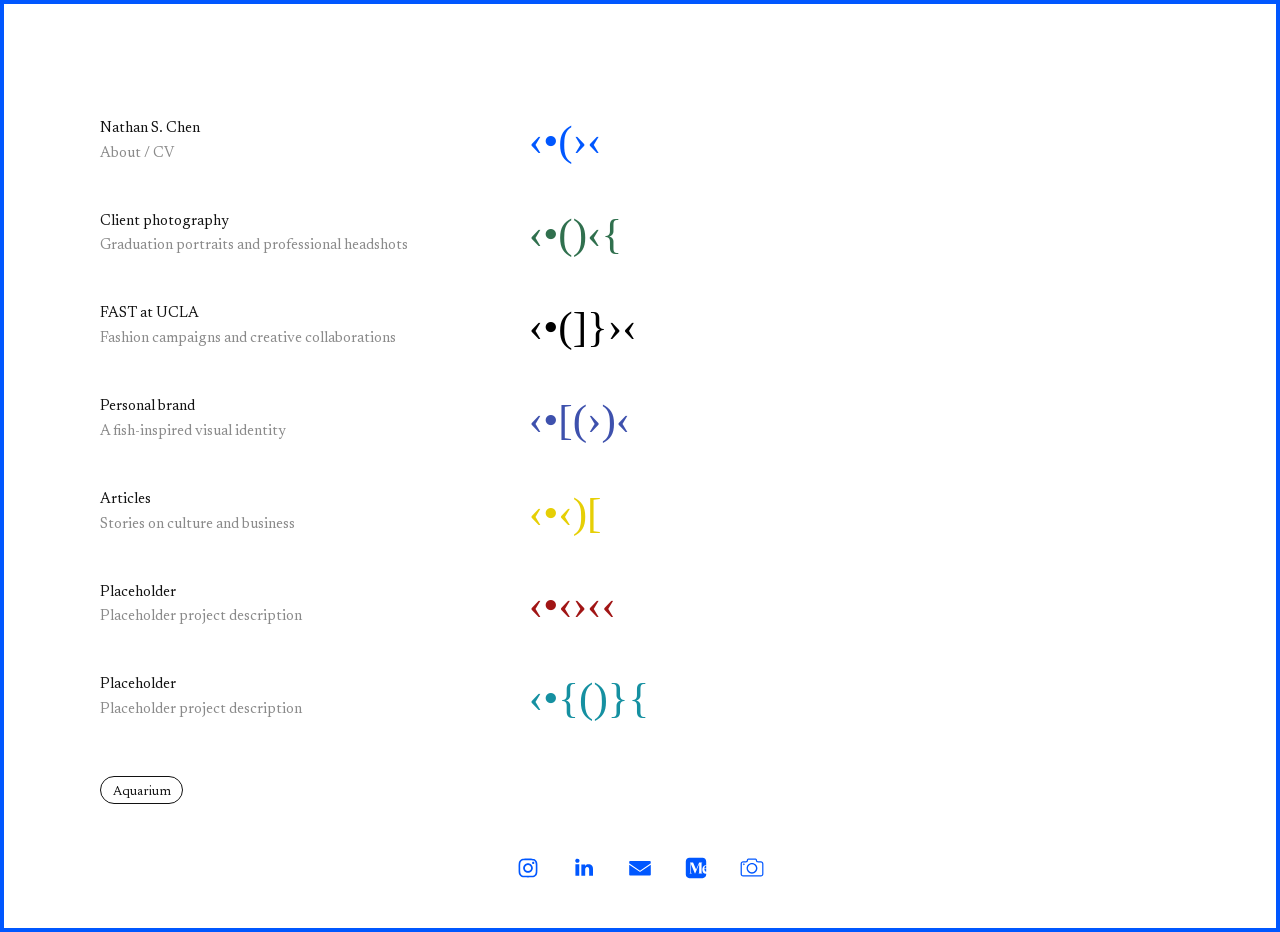
==== index.html @ 4c97a8b8 "Add homepage About fish and hide home header" ====
<!DOCTYPE HTML><html lang="en"><head>
<title>Nathan Chen</title>
<link href="assets/css/home-alt.css?v=20261126-1" rel="stylesheet" type="text/css" />
<meta charset="utf-8" /><meta name="viewport" content="width=device-width,initial-scale=1" /><meta name="color-scheme" content="light only" /><meta name="description" content="Nathan Chen" /><meta property="og:site_name" content="Nathan Chen" /><meta property="og:title" content="Nathan Chen" /><meta property="og:type" content="website" /><meta property="og:description" content="Nathan Chen" /><meta property="og:image" content="https://nathanschen.github.io/assets/images/card.jpg" /><meta property="og:url" content="https://nathanschen.github.io/" /><link rel="canonical" href="https://nathanschen.github.io/" /><meta property="og:image:type" content="image/jpeg" /><meta property="og:image:width" content="1280" /><meta property="og:image:height" content="800" /><meta property="twitter:card" content="summary_large_image" /><link href="assets/css/fonts.css" rel="stylesheet" type="text/css" /><style>html,body,div,span,applet,object,iframe,h1,h2,h3,h4,h5,h6,p,blockquote,pre,a,abbr,acronym,address,big,cite,code,del,dfn,em,img,ins,kbd,q,s,samp,small,strike,strong,sub,sup,tt,var,b,u,i,center,dl,dt,dd,ol,ul,li,fieldset,form,label,legend,table,caption,tbody,tfoot,thead,tr,th,td,article,aside,canvas,details,embed,figure,figcaption,footer,header,hgroup,menu,nav,output,ruby,section,summary,time,mark,audio,video{margin:0;padding:0;border:0;font-size:100%;font:inherit;vertical-align:baseline;}article,aside,details,figcaption,figure,footer,header,hgroup,menu,nav,section{display:block;}body{line-height:1;}ol,ul{list-style:none;}blockquote,q{quotes:none;}blockquote::before,blockquote::after,q::before,q::after{content:'';content:none;}table{border-collapse:collapse;border-spacing:0;}body{-webkit-text-size-adjust:none}mark{background-color:transparent;color:inherit}input::-moz-focus-inner{border:0;padding:0}input[type="text"],input[type="email"],select,textarea{-moz-appearance:none;-webkit-appearance:none;-ms-appearance:none;appearance:none}*, *::before, *::after {box-sizing: border-box;}@keyframes loading-spinner {0% {transform: rotate(0deg);}100% {transform: rotate(360deg);}}.deferred::before {content: '';display: block;width: 4rem;height: 4rem;position: absolute;top: 50%;left: 50%;margin: -2rem 0 0 -2rem;animation: loading-spinner 1s infinite linear;transition: opacity 0.25s ease;transition-delay: 0.5s;opacity: 0;z-index: -1;background-image: url('[data-uri]');background-position: center;background-repeat: no-repeat;background-size: 3rem;}.deferred.loading::before {opacity: 0.35;z-index: 0;}body {line-height: 1.0;min-height: var(--viewport-height);min-width: 320px;overflow-x: hidden;word-wrap: break-word;background-color: #0057FF;}body::after {background-color: #2B3240;content: '';display: block;pointer-events: none;position: fixed;transform: scale(1);z-index: 1;height: 100%;left: 0;opacity: 0;top: 0;transition: opacity 1.25s ease-in-out 0s, visibility 1.25s 0s;visibility: hidden;width: 100%;}body.is-loading::after {opacity: 1;visibility: visible;}:root {--background-height: 100vh;--site-language-alignment: left;--site-language-direction: ltr;--site-language-flex-alignment: flex-start;--site-language-indent-left: 1;--site-language-indent-right: 0;--site-language-margin-left: 0;--site-language-margin-right: auto;--viewport-height: 100vh;}html {font-size: 16pt;}u {text-decoration: underline;}strong {color: inherit;font-weight: bolder;}em {font-style: italic;}code {background-color: rgba(144,144,144,0.25);border-radius: 0.25em;font-family: 'Lucida Console', 'Courier New', monospace;font-size: 0.9em;font-weight: normal;letter-spacing: 0;margin: 0 0.25em;padding: 0.25em 0.5em;text-indent: 0;}mark {background-color: rgba(144,144,144,0.25);}spoiler-text {-webkit-text-stroke: 0;background-color: rgba(32,32,32,0.75);text-shadow: none;text-stroke: 0;color: transparent;cursor: pointer;transition: color 0.1s ease-in-out;}spoiler-text.active {color: #FFFFFF;cursor: text;}s {text-decoration: line-through;}sub {font-size: smaller;vertical-align: sub;}sup {font-size: smaller;vertical-align: super;}a {color: inherit;text-decoration: underline;transition: color 0.25s ease;}a[onclick]:not([href]) {cursor: pointer;}unloaded-script {display: none;}.site-wrapper {-webkit-overflow-scrolling: touch;align-items: center;display: flex;flex-direction: column;justify-content: center;min-height: var(--viewport-height);overflow: hidden;position: relative;z-index: 2;padding: 0.25rem 0.25rem 0.25rem 0.25rem;}.site-main {--alignment: left;--flex-alignment: flex-start;--indent-left: 1;--indent-right: 0;--margin-left: 0;--margin-right: auto;--border-radius-tl: 0;--border-radius-tr: 0;--border-radius-br: 0;--border-radius-bl: 0;align-items: center;display: flex;flex-grow: 0;flex-shrink: 0;justify-content: center;max-width: 100%;position: relative;text-align: var(--alignment);z-index: 1;background-color: #FFFFFF;}.site-main > .inner {--padding-horizontal: 6rem;--padding-vertical: 3rem;--spacing: 1rem;--width: 100vw;border-radius: var(--border-radius-tl) var(--border-radius-tr) var(--border-radius-br) var(--border-radius-bl);max-width: 100%;position: relative;width: var(--width);z-index: 1;padding: var(--padding-vertical) var(--padding-horizontal);}.site-main > .inner > header {margin-bottom: var(--spacing);border-top-left-radius: inherit;border-top-right-radius: inherit;}.site-main > .inner > footer {margin-top: var(--spacing);border-bottom-left-radius: inherit;border-bottom-right-radius: inherit;}.site-main > .inner > * > * {margin-top: var(--spacing);margin-bottom: var(--spacing);}.site-main > .inner > * > :first-child {margin-top: 0 !important;}.site-main > .inner > * > :last-child {margin-bottom: 0 !important;}.site-main > .inner > .full {margin-left: calc(var(--padding-horizontal) * -1);max-width: calc(100% + calc(var(--padding-horizontal) * 2) + 0.4725px);width: calc(100% + calc(var(--padding-horizontal) * 2) + 0.4725px);}.site-main > .inner > .full:first-child {border-top-left-radius: inherit;border-top-right-radius: inherit;margin-top: calc(var(--padding-vertical) * -1) !important;}.site-main > .inner > .full:last-child {border-bottom-left-radius: inherit;border-bottom-right-radius: inherit;margin-bottom: calc(var(--padding-vertical) * -1) !important;}.site-main > .inner > .full.screen {border-radius: 0 !important;max-width: 100vw;position: relative;width: 100vw;left: 50%;margin-left: -50vw;right: auto;}.site-main > .inner > * > .full {margin-left: calc(-6rem);max-width: calc(100% + 12rem + 0.4725px);width: calc(100% + 12rem + 0.4725px);}.site-main > .inner > * > .full.screen {border-radius: 0 !important;max-width: 100vw;position: relative;width: 100vw;left: 50%;margin-left: -50vw;right: auto;}.site-main > .inner > header > .full:first-child {border-top-left-radius: inherit;border-top-right-radius: inherit;margin-top: -3rem !important;}.site-main > .inner > footer > .full:last-child {margin-bottom: -3rem !important;border-bottom-left-radius: inherit;border-bottom-right-radius: inherit;}.site-main > .inner > header, .site-main > .inner > footer {transition: opacity 0.375s ease-in-out 0.5625s,filter 0.75s ease-in-out 0.5625s,visibility 0.375s linear 0.5625s;}.site-main > .inner > header.hidden, .site-main > .inner > footer.hidden {filter: blur(0.15);opacity: 0;transition: opacity 0.375s ease-in-out,visibility 0.375s;visibility: hidden;}.site-main > .inner > section {transition: opacity 0.75s ease-in-out 0.375s,filter 0.75s ease-in-out 0.375s,min-height 0.375s ease-in-out,max-height 0.375s ease-in-out;}.site-main > .inner > section.inactive {filter: blur(0.15rem);opacity: 0;transition: opacity 0.375s ease-in-out,filter 0.375s ease-in-out;}body.is-instant .site-main, body.is-instant .site-main > .inner > *,body.is-instant .site-main > .inner > section > * {transition: none !important;}body.is-instant::after {display: none !important;transition: none !important;}.text-component {direction: var(--site-language-direction);position: relative;}.text-component span.p {display: block;position: relative;}.text-component span[style], .text-component strong, .text-component a, .text-component code, .text-component mark, .text-component spoiler-text {-webkit-text-fill-color: currentcolor;}.text-component.instance-46 {text-align: left;color: #0057FF;font-family: 'Times New Roman', serif;font-size: 1.5em;line-height: 1.75;font-weight: 400;}.text-component.instance-46 a:hover {color: #3DA2FF;}.text-component.instance-46 a {text-decoration: none;}.text-component.instance-46 span.p:nth-child(n + 2) {margin-top: 1rem;}.text-component.instance-60:not(:first-child) {margin-top: 0rem !important;}.text-component.instance-60:not(:last-child) {margin-bottom: 0rem !important;}.text-component.instance-60 {text-align: center;color: #A11515;font-family: 'Times New Roman', serif;font-size: 3em;line-height: 1;font-weight: 400;}.text-component.instance-60 a:hover {color: #D97E7E;}.text-component.instance-60 a {text-decoration: none;}.text-component.instance-60 span.p:nth-child(n + 2) {margin-top: 1rem;}.text-component.instance-28:not(:first-child) {margin-top: 0rem !important;}.text-component.instance-28:not(:last-child) {margin-bottom: 0rem !important;}.text-component.instance-28 {text-align: center;color: #A11515;font-family: 'Times New Roman', serif;font-size: 0.625em;line-height: 1.75;font-weight: 400;}.text-component.instance-28 a:hover {color: #D97E7E;}.text-component.instance-28 a {text-decoration: none;}.text-component.instance-28 span.p:nth-child(n + 2) {margin-top: 1rem;}.text-component.instance-61:not(:first-child) {margin-top: 0rem !important;}.text-component.instance-61:not(:last-child) {margin-bottom: 0rem !important;}.text-component.instance-61 {text-align: right;color: #1590A1;font-family: 'Times New Roman', serif;font-size: 4em;line-height: 1.75;font-weight: 400;}.text-component.instance-61 a:hover {color: #78B9C2;}.text-component.instance-61 a {text-decoration: none;}.text-component.instance-61 span.p:nth-child(n + 2) {margin-top: 1rem;}.text-component.instance-25:not(:first-child) {margin-top: 0rem !important;}.text-component.instance-25:not(:last-child) {margin-bottom: 0rem !important;}.text-component.instance-25 {text-align: right;color: #1590A1;font-family: 'Times New Roman', serif;font-size: 0.625em;line-height: 1.75;font-weight: 400;}.text-component.instance-25 a:hover {color: #78B9C2;}.text-component.instance-25 a {text-decoration: none;}.text-component.instance-25 span.p:nth-child(n + 2) {margin-top: 1rem;}.text-component.instance-62:not(:first-child) {margin-top: 0rem !important;}.text-component.instance-62:not(:last-child) {margin-bottom: 0rem !important;}.text-component.instance-62 {text-align: left;color: #E6CF05;font-family: 'Times New Roman', serif;padding-left: 1.125rem;padding-right: 0;font-size: 3.25em;line-height: 1;font-weight: 400;}.text-component.instance-62 a:hover {color: #E3DC9A;}.text-component.instance-62 a {text-decoration: none;}.text-component.instance-62 span.p:nth-child(n + 2) {margin-top: 1rem;}.text-component.instance-27:not(:first-child) {margin-top: 0rem !important;}.text-component.instance-27:not(:last-child) {margin-bottom: 0rem !important;}.text-component.instance-27 {text-align: left;color: #E6CF05;font-family: 'Times New Roman', serif;padding-left: 1.125rem;padding-right: 0;font-size: 0.625em;line-height: 2.5;font-weight: 400;}.text-component.instance-27 a:hover {color: #E3DC9A;}.text-component.instance-27 a {text-decoration: none;}.text-component.instance-27 span.p:nth-child(n + 2) {margin-top: 1rem;}.text-component.instance-5 {text-align: right;color: #0057FF;font-family: 'Times New Roman', serif;font-size: 1em;line-height: 1.75;font-weight: 400;}.text-component.instance-5 a:hover {color: #3DA2FF;}.text-component.instance-5 a {text-decoration: none;}.text-component.instance-5 span.p:nth-child(n + 2) {margin-top: 1rem;}.text-component.instance-1:not(:first-child) {margin-top: 0rem !important;}.text-component.instance-1:not(:last-child) {margin-bottom: 0rem !important;}.text-component.instance-1 {text-align: right;color: #000000;font-family: 'Times New Roman', serif;font-size: 4.25em;line-height: 1.25;font-weight: 400;}.text-component.instance-1 a {color: #30704E;text-decoration: none;}.text-component.instance-1 a:hover {color: #89AD9A;}.text-component.instance-1 span.p:nth-child(n + 2) {margin-top: 1rem;}.text-component.instance-35:not(:first-child) {margin-top: 0rem !important;}.text-component.instance-35:not(:last-child) {margin-bottom: 0rem !important;}.text-component.instance-35 {text-align: right;color: #30704E;font-family: 'Times New Roman', serif;font-size: 0.625em;line-height: 1.75;font-weight: 400;}.text-component.instance-35 a:hover {color: #89AD9A;}.text-component.instance-35 a {text-decoration: none;}.text-component.instance-35 span.p:nth-child(n + 2) {margin-top: 1rem;}.text-component.instance-38:not(:first-child) {margin-top: 0rem !important;}.text-component.instance-38:not(:last-child) {margin-bottom: 0rem !important;}.text-component.instance-38 {text-align: left;color: #000000;font-family: 'Times New Roman', serif;font-size: 6.5em;line-height: 1.375;font-weight: 400;}.text-component.instance-38 a:hover {color: #B8B8B8;}.text-component.instance-38 a {text-decoration: none;}.text-component.instance-38 span.p:nth-child(n + 2) {margin-top: 1rem;}.text-component.instance-36:not(:first-child) {margin-top: 0rem !important;}.text-component.instance-36:not(:last-child) {margin-bottom: 0rem !important;}.text-component.instance-36 {text-align: left;color: #000000;font-family: 'Times New Roman', serif;font-size: 0.625em;line-height: 1.75;font-weight: 400;}.text-component.instance-36 a:hover {color: #B8B8B8;}.text-component.instance-36 a {text-decoration: none;}.text-component.instance-36 span.p:nth-child(n + 2) {margin-top: 1rem;}.text-component.instance-45:not(:first-child) {margin-top: 0rem !important;}.text-component.instance-45:not(:last-child) {margin-bottom: 0rem !important;}.text-component.instance-45 {text-align: center;color: #3E51AD;font-family: 'Times New Roman', serif;padding-left: 1.125rem;padding-right: 1.125rem;font-size: 2.5em;line-height: 1;font-weight: 400;}.text-component.instance-45 a:hover {color: #808DCF;}.text-component.instance-45 a {text-decoration: none;}.text-component.instance-45 span.p:nth-child(n + 2) {margin-top: 1rem;}.text-component.instance-29:not(:first-child) {margin-top: 0rem !important;}.text-component.instance-29:not(:last-child) {margin-bottom: 0rem !important;}.text-component.instance-29 {text-align: center;color: #3E51AD;font-family: 'Times New Roman', serif;padding-left: 1.125rem;padding-right: 1.125rem;font-size: 0.625em;line-height: 2.5;font-weight: 400;}.text-component.instance-29 a:hover {color: #808DCF;}.text-component.instance-29 a {text-decoration: none;}.text-component.instance-29 span.p:nth-child(n + 2) {margin-top: 1rem;}.text-component.instance-34:not(:first-child) {margin-top: 2.5rem !important;}.text-component.instance-34:not(:last-child) {margin-bottom: 2.5rem !important;}.text-component.instance-34 {text-align: center;color: #000000;font-family: 'Averia Serif Libre', serif;font-size: 1em;line-height: 1.25;font-weight: 400;}.text-component.instance-34 a {text-decoration: underline;}.text-component.instance-34 a:hover {text-decoration: none;}.text-component.instance-34 span.p:nth-child(n + 2) {margin-top: 1rem;}.text-component.instance-3 {text-align: center;color: #000000;font-family: 'Averia Serif Libre', serif;font-size: 1.5em;line-height: 1.75;font-weight: 400;}.text-component.instance-3 a:hover {color: #FF828A;}.text-component.instance-3 a {text-decoration: underline;}.text-component.instance-3 span.p:nth-child(n + 2) {margin-top: 1rem;}.text-component.instance-41:not(:first-child) {margin-top: 2rem !important;}.text-component.instance-41:not(:last-child) {margin-bottom: 2rem !important;}.text-component.instance-41 {text-align: left;color: #0057FF;font-family: 'Mona Sans', sans-serif;font-size: 0.875em;line-height: 1.125;font-weight: 400;}.text-component.instance-41 a {text-decoration: underline;}.text-component.instance-41 a:hover {text-decoration: none;}.text-component.instance-41 span.p:nth-child(n + 2) {margin-top: 0.5rem;}.text-component.instance-65 {text-align: left;color: #000000;font-family: 'Newsreader', serif;font-size: 2.5em;line-height: 1.25;font-weight: 300;}.text-component.instance-65 a {text-decoration: underline;}.text-component.instance-65 a:hover {text-decoration: none;}.text-component.instance-65 span.p:nth-child(n + 2) {margin-top: 1rem;}.text-component.instance-30:not(:first-child) {margin-top: 2.25rem !important;}.text-component.instance-30:not(:last-child) {margin-bottom: 2.25rem !important;}.text-component.instance-30 {text-align: left;color: #000000;font-family: 'Newsreader', serif;font-size: 2.5em;line-height: 1.25;font-weight: 300;}.text-component.instance-30 a {text-decoration: underline;}.text-component.instance-30 a:hover {text-decoration: none;}.text-component.instance-30 span.p:nth-child(n + 2) {margin-top: 1rem;}.text-component.instance-32:not(:first-child) {margin-top: 1rem !important;}.text-component.instance-32:not(:last-child) {margin-bottom: 1rem !important;}.text-component.instance-32 {text-align: left;color: #0057FF;font-family: 'Mona Sans', sans-serif;font-size: 0.875em;line-height: 1.125;font-weight: 800;}.text-component.instance-32 a {text-decoration: underline;}.text-component.instance-32 a:hover {text-decoration: none;}.text-component.instance-32 span.p:nth-child(n + 2) {margin-top: 0.5rem;}.text-component.instance-31:not(:first-child) {margin-top: 0.5rem !important;}.text-component.instance-31:not(:last-child) {margin-bottom: 0.5rem !important;}.text-component.instance-31 {text-align: left;color: #000000;font-family: 'Mona Sans', sans-serif;font-size: 0.875em;line-height: 1.125;font-weight: 400;}.text-component.instance-31 a {text-decoration: underline;}.text-component.instance-31 a:hover {text-decoration: none;}.text-component.instance-31 span.p:nth-child(n + 2) {margin-top: 0.5rem;}.text-component.instance-23:not(:first-child) {margin-top: 1rem !important;}.text-component.instance-23:not(:last-child) {margin-bottom: 1rem !important;}.text-component.instance-23 {text-align: left;color: #0057FF;font-family: 'Mona Sans', sans-serif;font-size: 0.875em;line-height: 1.125;font-weight: 600;}.text-component.instance-23 a {text-decoration: underline;}.text-component.instance-23 a:hover {text-decoration: none;}.text-component.instance-23 span.p:nth-child(n + 2) {margin-top: 0.5rem;}.text-component.instance-40:not(:first-child) {margin-top: 0.5rem !important;}.text-component.instance-40:not(:last-child) {margin-bottom: 0.5rem !important;}.text-component.instance-40 {text-align: left;color: #000000;font-family: 'Mona Sans', sans-serif;font-size: 0.875em;line-height: 1.125;font-weight: 400;}.text-component.instance-40 a {text-decoration: underline;}.text-component.instance-40 a:hover {text-decoration: none;}.text-component.instance-40 span.p:nth-child(n + 2) {margin-top: 0.5rem;}.text-component.instance-64:not(:first-child) {margin-top: 1rem !important;}.text-component.instance-64:not(:last-child) {margin-bottom: 1rem !important;}.text-component.instance-64 {text-align: left;color: #0057FF;font-family: 'Mona Sans', sans-serif;font-size: 0.875em;line-height: 1.125;font-weight: 400;}.text-component.instance-64 a {text-decoration: underline;}.text-component.instance-64 a:hover {text-decoration: none;}.text-component.instance-64 span.p:nth-child(n + 2) {margin-top: 0.5rem;}.text-component.instance-12:not(:first-child) {margin-top: 0.5rem !important;}.text-component.instance-12:not(:last-child) {margin-bottom: 0.5rem !important;}.text-component.instance-12 {text-align: left;color: #000000;font-family: 'Mona Sans', sans-serif;font-size: 0.875em;line-height: 1.125;font-weight: 400;}.text-component.instance-12 a {text-decoration: underline;}.text-component.instance-12 a:hover {text-decoration: none;}.text-component.instance-12 span.p:nth-child(n + 2) {margin-top: 0.5rem;}.text-component.instance-4:not(:first-child) {margin-top: 2.875rem !important;}.text-component.instance-4:not(:last-child) {margin-bottom: 2.875rem !important;}.text-component.instance-4 {text-align: center;color: #000000;font-family: 'Averia Serif Libre', serif;letter-spacing: 0.05rem;width: calc(100% + 0.05rem);font-size: 2.125em;line-height: 1.375;font-weight: 400;}.text-component.instance-4 a {text-decoration: underline;}.text-component.instance-4 a:hover {text-decoration: none;}.text-component.instance-4 span.p:nth-child(n + 2) {margin-top: 1rem;}.text-component.instance-17:not(:first-child) {margin-top: 4rem !important;}.text-component.instance-17:not(:last-child) {margin-bottom: 4rem !important;}.text-component.instance-17 {text-align: center;color: #000000;font-family: 'Averia Serif Libre', serif;letter-spacing: 0.05rem;width: calc(100% + 0.05rem);font-size: 1em;line-height: 1.375;font-weight: 300;}.text-component.instance-17 a {text-decoration: underline;}.text-component.instance-17 a:hover {text-decoration: none;}.text-component.instance-17 span.p:nth-child(n + 2) {margin-top: 1rem;}.text-component.instance-24:not(:first-child) {margin-top: 0.25rem !important;}.text-component.instance-24:not(:last-child) {margin-bottom: 0.25rem !important;}.text-component.instance-24 {text-align: center;color: #000000;font-family: 'Averia Serif Libre', serif;letter-spacing: 0.05rem;width: calc(100% + 0.05rem);font-size: 1em;line-height: 1.375;font-weight: 300;}.text-component.instance-24 a {text-decoration: underline;}.text-component.instance-24 a:hover {text-decoration: none;}.text-component.instance-24 span.p:nth-child(n + 2) {margin-top: 1rem;}.text-component.instance-16 {text-align: center;color: #000000;font-family: 'Averia Serif Libre', serif;letter-spacing: 0.05rem;width: calc(100% + 0.05rem);font-size: 2.5em;line-height: 1.375;font-weight: 700;}.text-component.instance-16 a {text-decoration: underline;}.text-component.instance-16 a:hover {text-decoration: none;}.text-component.instance-16 span.p:nth-child(n + 2) {margin-top: 1rem;}.text-component.instance-22:not(:first-child) {margin-top: 0.25rem !important;}.text-component.instance-22:not(:last-child) {margin-bottom: 0.25rem !important;}.text-component.instance-22 {text-align: center;color: #000000;font-family: 'Averia Serif Libre', serif;letter-spacing: 0.05rem;width: calc(100% + 0.05rem);font-size: 1em;line-height: 1.375;font-weight: 300;}.text-component.instance-22 a {text-decoration: underline;}.text-component.instance-22 a:hover {text-decoration: none;}.text-component.instance-22 span.p:nth-child(n + 2) {margin-top: 1rem;}.text-component.instance-6:not(:first-child) {margin-top: 3rem !important;}.text-component.instance-6:not(:last-child) {margin-bottom: 3rem !important;}.text-component.instance-6 {text-align: center;color: #000000;font-family: 'Averia Serif Libre', serif;letter-spacing: 0.05rem;width: calc(100% + 0.05rem);font-size: 1.375em;line-height: 1.375;font-weight: 400;}.text-component.instance-6 a {text-decoration: underline;}.text-component.instance-6 a:hover {text-decoration: none;}.text-component.instance-6 span.p:nth-child(n + 2) {margin-top: 1rem;}.text-component.instance-37:not(:first-child) {margin-top: 3rem !important;}.text-component.instance-37:not(:last-child) {margin-bottom: 3rem !important;}.text-component.instance-37 {text-align: center;color: #000000;font-family: 'Averia Serif Libre', serif;letter-spacing: 0.05rem;width: calc(100% + 0.05rem);font-size: 1em;line-height: 1.375;font-weight: 400;}.text-component.instance-37 a {text-decoration: underline;}.text-component.instance-37 a:hover {text-decoration: none;}.text-component.instance-37 span.p:nth-child(n + 2) {margin-top: 1rem;}.text-component.instance-18:not(:first-child) {margin-top: 3rem !important;}.text-component.instance-18:not(:last-child) {margin-bottom: 3rem !important;}.text-component.instance-18 {text-align: center;color: #000000;font-family: 'Averia Serif Libre', serif;letter-spacing: 0.05rem;width: calc(100% + 0.05rem);font-size: 1.375em;line-height: 1.375;font-weight: 400;}.text-component.instance-18 a {text-decoration: underline;}.text-component.instance-18 a:hover {text-decoration: none;}.text-component.instance-18 span.p:nth-child(n + 2) {margin-top: 1rem;}.text-component.instance-2:not(:first-child) {margin-top: 3rem !important;}.text-component.instance-2:not(:last-child) {margin-bottom: 3rem !important;}.text-component.instance-2 {text-align: center;color: #000000;font-family: 'Averia Serif Libre', serif;letter-spacing: 0.05rem;width: calc(100% + 0.05rem);font-size: 1em;line-height: 1.375;font-weight: 400;}.text-component.instance-2 a {text-decoration: underline;}.text-component.instance-2 a:hover {text-decoration: none;}.text-component.instance-2 span.p:nth-child(n + 2) {margin-top: 1rem;}.text-component.instance-19:not(:first-child) {margin-top: 0rem !important;}.text-component.instance-19:not(:last-child) {margin-bottom: 0rem !important;}.text-component.instance-19 {text-align: center;color: #000000;font-family: 'Averia Serif Libre', serif;letter-spacing: 0.05rem;width: calc(100% + 0.05rem);font-size: 2.5em;line-height: 1.375;font-weight: 700;}.text-component.instance-19 a {text-decoration: underline;}.text-component.instance-19 a:hover {text-decoration: none;}.text-component.instance-19 span.p:nth-child(n + 2) {margin-top: 1rem;}.text-component.instance-44:not(:first-child) {margin-top: 0.25rem !important;}.text-component.instance-44:not(:last-child) {margin-bottom: 0.25rem !important;}.text-component.instance-44 {text-align: center;color: #000000;font-family: 'Averia Serif Libre', serif;letter-spacing: 0.05rem;width: calc(100% + 0.05rem);font-size: 1.25em;line-height: 1.375;font-weight: 300;}.text-component.instance-44 a {text-decoration: underline;}.text-component.instance-44 a:hover {text-decoration: none;}.text-component.instance-44 span.p:nth-child(n + 2) {margin-top: 1rem;}.text-component.instance-42:not(:first-child) {margin-top: 1rem !important;}.text-component.instance-42:not(:last-child) {margin-bottom: 1rem !important;}.text-component.instance-42 {text-align: left;color: #000000;font-family: 'Newsreader', serif;letter-spacing: 0.05rem;width: calc(100% + 0.05rem);font-size: 1em;line-height: 1.375;font-weight: 300;}.text-component.instance-42 a {text-decoration: underline;}.text-component.instance-42 a:hover {text-decoration: none;}.text-component.instance-42 span.p:nth-child(n + 2) {margin-top: 1rem;}.text-component.instance-33:not(:first-child) {margin-top: 0.25rem !important;}.text-component.instance-33:not(:last-child) {margin-bottom: 0.25rem !important;}.text-component.instance-33 {text-align: left;color: #000000;font-family: 'Averia Serif Libre', serif;letter-spacing: 0.05rem;width: calc(100% + 0.05rem);font-size: 0.75em;line-height: 1.375;font-weight: 300;}.text-component.instance-33 a {text-decoration: underline;}.text-component.instance-33 a:hover {text-decoration: none;}.text-component.instance-33 span.p:nth-child(n + 2) {margin-top: 1rem;}.text-component.instance-20:not(:first-child) {margin-top: 2rem !important;}.text-component.instance-20:not(:last-child) {margin-bottom: 2rem !important;}.text-component.instance-20 {text-align: left;color: #0057FF;font-family: 'Mona Sans', sans-serif;font-size: 0.875em;line-height: 1.125;font-weight: 400;}.text-component.instance-20 a {text-decoration: underline;}.text-component.instance-20 a:hover {text-decoration: none;}.text-component.instance-20 span.p:nth-child(n + 2) {margin-top: 0.5rem;}.text-component.instance-50:not(:first-child) {margin-top: 1rem !important;}.text-component.instance-50:not(:last-child) {margin-bottom: 1rem !important;}.text-component.instance-50 {text-align: left;color: #000000;font-family: 'Newsreader', serif;letter-spacing: 0.05rem;width: calc(100% + 0.05rem);font-size: 1em;line-height: 1.375;font-weight: 300;}.text-component.instance-50 a {text-decoration: underline;}.text-component.instance-50 a:hover {text-decoration: none;}.text-component.instance-50 span.p:nth-child(n + 2) {margin-top: 1rem;}.text-component.instance-39:not(:first-child) {margin-top: 5rem !important;}.text-component.instance-39:not(:last-child) {margin-bottom: 5rem !important;}.text-component.instance-39 {text-align: center;color: #000000;font-family: 'DM Sans', sans-serif;letter-spacing: 0.05rem;width: calc(100% + 0.05rem);font-size: 1.25em;line-height: 1.375;font-weight: 400;}.text-component.instance-39 a {text-decoration: underline;}.text-component.instance-39 a:hover {text-decoration: none;}.text-component.instance-39 span.p:nth-child(n + 2) {margin-top: 1rem;}.text-component.instance-11:not(:first-child) {margin-top: 3rem !important;}.text-component.instance-11:not(:last-child) {margin-bottom: 3rem !important;}.text-component.instance-11 {text-align: center;color: #000000;font-family: 'Averia Serif Libre', serif;letter-spacing: 0.05rem;width: calc(100% + 0.05rem);font-size: 2.5em;line-height: 1.375;font-weight: 700;}.text-component.instance-11 a {text-decoration: underline;}.text-component.instance-11 a:hover {text-decoration: none;}.text-component.instance-11 span.p:nth-child(n + 2) {margin-top: 1rem;}.text-component.instance-13:not(:first-child) {margin-top: 1rem !important;}.text-component.instance-13:not(:last-child) {margin-bottom: 1rem !important;}.text-component.instance-13 {text-align: left;color: #000000;font-family: 'Newsreader', serif;letter-spacing: 0.05rem;width: calc(100% + 0.05rem);font-size: 1.75em;line-height: 1.25;font-weight: 400;}.text-component.instance-13 a {text-decoration: underline;}.text-component.instance-13 a:hover {text-decoration: none;}.text-component.instance-13 span.p:nth-child(n + 2) {margin-top: 1rem;}.text-component.instance-9:not(:first-child) {margin-top: 0.5rem !important;}.text-component.instance-9:not(:last-child) {margin-bottom: 0.5rem !important;}.text-component.instance-9 {text-align: left;color: #000000;font-family: 'Newsreader', serif;letter-spacing: 0.05rem;width: calc(100% + 0.05rem);font-size: 1em;line-height: 1.375;font-weight: 400;}.text-component.instance-9 a {text-decoration: underline;}.text-component.instance-9 a:hover {text-decoration: none;}.text-component.instance-9 span.p:nth-child(n + 2) {margin-top: 1rem;}.text-component.instance-15:not(:first-child) {margin-top: 0.5rem !important;}.text-component.instance-15:not(:last-child) {margin-bottom: 0.5rem !important;}.text-component.instance-15 {text-align: left;color: #000000;font-family: 'Newsreader', serif;letter-spacing: 0.05rem;width: calc(100% + 0.05rem);font-size: 1em;line-height: 1.375;font-weight: 400;}.text-component.instance-15 a {text-decoration: underline;}.text-component.instance-15 a:hover {text-decoration: none;}.text-component.instance-15 span.p:nth-child(n + 2) {margin-top: 1rem;}.text-component.instance-7:not(:first-child) {margin-top: 0.5rem !important;}.text-component.instance-7:not(:last-child) {margin-bottom: 0.5rem !important;}.text-component.instance-7 {text-align: left;color: #000000;font-family: 'Newsreader', serif;letter-spacing: 0.05rem;width: calc(100% + 0.05rem);font-size: 1em;line-height: 1.375;font-weight: 400;}.text-component.instance-7 a {text-decoration: underline;}.text-component.instance-7 a:hover {text-decoration: none;}.text-component.instance-7 span.p:nth-child(n + 2) {margin-top: 1rem;}.text-component.instance-8:not(:first-child) {margin-top: 1rem !important;}.text-component.instance-8:not(:last-child) {margin-bottom: 1rem !important;}.text-component.instance-8 {text-align: left;color: #000000;font-family: 'Newsreader', serif;letter-spacing: 0.05rem;width: calc(100% + 0.05rem);font-size: 1.75em;line-height: 1.25;font-weight: 400;}.text-component.instance-8 a {text-decoration: underline;}.text-component.instance-8 a:hover {text-decoration: none;}.text-component.instance-8 span.p:nth-child(n + 2) {margin-top: 1rem;}.text-component.instance-14:not(:first-child) {margin-top: 0.5rem !important;}.text-component.instance-14:not(:last-child) {margin-bottom: 0.5rem !important;}.text-component.instance-14 {text-align: left;color: #000000;font-family: 'Newsreader', serif;letter-spacing: 0.05rem;width: calc(100% + 0.05rem);font-size: 1em;line-height: 1.375;font-weight: 400;}.text-component.instance-14 a {text-decoration: underline;}.text-component.instance-14 a:hover {text-decoration: none;}.text-component.instance-14 span.p:nth-child(n + 2) {margin-top: 1rem;}.text-component.instance-10:not(:first-child) {margin-top: 0.5rem !important;}.text-component.instance-10:not(:last-child) {margin-bottom: 0.5rem !important;}.text-component.instance-10 {text-align: left;color: #000000;font-family: 'Newsreader', serif;letter-spacing: 0.05rem;width: calc(100% + 0.05rem);font-size: 1em;line-height: 1.375;font-weight: 400;}.text-component.instance-10 a {text-decoration: underline;}.text-component.instance-10 a:hover {text-decoration: none;}.text-component.instance-10 span.p:nth-child(n + 2) {margin-top: 1rem;}.text-component.instance-53 {text-align: center;color: #0057FF;font-family: 'Times New Roman', serif;font-size: 7em;line-height: 1.75;font-weight: 400;}.text-component.instance-53 a:hover {color: #3DA2FF;}.text-component.instance-53 a {text-decoration: none;}.text-component.instance-53 span.p:nth-child(n + 2) {margin-top: 1rem;}.text-component.instance-43:not(:first-child) {margin-top: 1rem !important;}.text-component.instance-43:not(:last-child) {margin-bottom: 1rem !important;}.text-component.instance-43 {text-align: left;color: #000000;font-family: 'Newsreader', serif;letter-spacing: 0.05rem;width: calc(100% + 0.05rem);font-size: 1em;line-height: 1.375;font-weight: 300;}.text-component.instance-43 a {text-decoration: underline;}.text-component.instance-43 a:hover {text-decoration: none;}.text-component.instance-43 span.p:nth-child(n + 2) {margin-top: 1rem;}.text-component.instance-52:not(:first-child) {margin-top: 1rem !important;}.text-component.instance-52:not(:last-child) {margin-bottom: 1rem !important;}.text-component.instance-52 {text-align: left;color: #000000;font-family: 'Newsreader', serif;letter-spacing: 0.05rem;width: calc(100% + 0.05rem);font-size: 1em;line-height: 1.375;font-weight: 300;}.text-component.instance-52 a {text-decoration: underline;}.text-component.instance-52 a:hover {text-decoration: none;}.text-component.instance-52 span.p:nth-child(n + 2) {margin-top: 1rem;}.text-component.instance-54 {text-align: center;color: #0057FF;font-family: 'Times New Roman', serif;font-size: 7em;line-height: 1.75;font-weight: 400;}.text-component.instance-54 a:hover {color: #3DA2FF;}.text-component.instance-54 a {text-decoration: none;}.text-component.instance-54 span.p:nth-child(n + 2) {margin-top: 1rem;}.text-component.instance-57:not(:first-child) {margin-top: 1rem !important;}.text-component.instance-57:not(:last-child) {margin-bottom: 1rem !important;}.text-component.instance-57 {text-align: left;color: #000000;font-family: 'Newsreader', serif;letter-spacing: 0.05rem;width: calc(100% + 0.05rem);font-size: 1em;line-height: 1.375;font-weight: 300;}.text-component.instance-57 a {text-decoration: underline;}.text-component.instance-57 a:hover {text-decoration: none;}.text-component.instance-57 span.p:nth-child(n + 2) {margin-top: 1rem;}.text-component.instance-63 {text-align: center;color: #0057FF;font-family: 'Times New Roman', serif;font-size: 7em;line-height: 1.75;font-weight: 400;}.text-component.instance-63 a:hover {color: #3DA2FF;}.text-component.instance-63 a {text-decoration: none;}.text-component.instance-63 span.p:nth-child(n + 2) {margin-top: 1rem;}.text-component.instance-55:not(:first-child) {margin-top: 1rem !important;}.text-component.instance-55:not(:last-child) {margin-bottom: 1rem !important;}.text-component.instance-55 {text-align: left;color: #000000;font-family: 'Newsreader', serif;letter-spacing: 0.05rem;width: calc(100% + 0.05rem);font-size: 1em;line-height: 1.375;font-weight: 300;}.text-component.instance-55 a {text-decoration: underline;}.text-component.instance-55 a:hover {text-decoration: none;}.text-component.instance-55 span.p:nth-child(n + 2) {margin-top: 1rem;}.text-component.instance-59:not(:first-child) {margin-top: 1rem !important;}.text-component.instance-59:not(:last-child) {margin-bottom: 1rem !important;}.text-component.instance-59 {text-align: left;color: #000000;font-family: 'Newsreader', serif;letter-spacing: 0.05rem;width: calc(100% + 0.05rem);font-size: 1em;line-height: 1.375;font-weight: 400;}.text-component.instance-59 a {text-decoration: underline;}.text-component.instance-59 a:hover {text-decoration: none;}.text-component.instance-59 span.p:nth-child(n + 2) {margin-top: 1rem;}.text-component.instance-21 {text-align: center;color: #000000;font-family: 'Newsreader', serif;letter-spacing: 0.05rem;width: calc(100% + 0.05rem);font-size: 2.5em;line-height: 1.375;font-weight: 400;}.text-component.instance-21 a {text-decoration: underline;}.text-component.instance-21 a:hover {text-decoration: none;}.text-component.instance-21 span.p:nth-child(n + 2) {margin-top: 1rem;}.text-component.instance-51:not(:first-child) {margin-top: 1rem !important;}.text-component.instance-51:not(:last-child) {margin-bottom: 1rem !important;}.text-component.instance-51 {text-align: left;color: #000000;font-family: 'DM Sans', sans-serif;letter-spacing: 0.05rem;width: calc(100% + 0.05rem);font-size: 1em;line-height: 1.375;font-weight: 400;}.text-component.instance-51 a {text-decoration: underline;}.text-component.instance-51 a:hover {text-decoration: none;}.text-component.instance-51 span.p:nth-child(n + 2) {margin-top: 1rem;}.text-component.instance-49 {text-align: center;color: #000000;font-family: 'DM Sans', sans-serif;letter-spacing: 0.05rem;width: calc(100% + 0.05rem);font-size: 2.5em;line-height: 1.375;font-weight: 400;}.text-component.instance-49 a {text-decoration: underline;}.text-component.instance-49 a:hover {text-decoration: none;}.text-component.instance-49 span.p:nth-child(n + 2) {margin-top: 1rem;}.text-component.instance-58:not(:first-child) {margin-top: 1rem !important;}.text-component.instance-58:not(:last-child) {margin-bottom: 1rem !important;}.text-component.instance-58 {text-align: left;color: #000000;font-family: 'Averia Serif Libre', serif;letter-spacing: 0.05rem;width: calc(100% + 0.05rem);font-size: 1em;line-height: 1.375;font-weight: 700;}.text-component.instance-58 a {text-decoration: underline;}.text-component.instance-58 a:hover {text-decoration: none;}.text-component.instance-58 span.p:nth-child(n + 2) {margin-top: 1rem;}.text-component.instance-47 {text-align: center;color: #000000;font-family: 'Averia Serif Libre', serif;letter-spacing: 0.05rem;width: calc(100% + 0.05rem);font-size: 2.5em;line-height: 1.375;font-weight: 700;}.text-component.instance-47 a {text-decoration: underline;}.text-component.instance-47 a:hover {text-decoration: none;}.text-component.instance-47 span.p:nth-child(n + 2) {margin-top: 1rem;}.text-component.instance-56:not(:first-child) {margin-top: 1rem !important;}.text-component.instance-56:not(:last-child) {margin-bottom: 1rem !important;}.text-component.instance-56 {text-align: left;color: #000000;font-family: 'Times New Roman', serif;letter-spacing: 0.05rem;width: calc(100% + 0.05rem);font-size: 1em;line-height: 1.375;font-weight: 400;}.text-component.instance-56 a {text-decoration: underline;}.text-component.instance-56 a:hover {text-decoration: none;}.text-component.instance-56 span.p:nth-child(n + 2) {margin-top: 1rem;}.text-component.instance-48 {text-align: center;color: #000000;font-family: 'Times New Roman', serif;letter-spacing: 0.05rem;width: calc(100% + 0.05rem);font-size: 2.5em;line-height: 1.375;font-weight: 400;}.text-component.instance-48 a {text-decoration: underline;}.text-component.instance-48 a:hover {text-decoration: none;}.text-component.instance-48 span.p:nth-child(n + 2) {margin-top: 1rem;}.text-component.instance-26 {text-align: center;color: #0057FF;font-family: 'Times New Roman', serif;font-size: 1.25em;line-height: 2.5;font-weight: 400;}.text-component.instance-26 a:hover {color: #3DA2FF;}.text-component.instance-26 a {text-decoration: none;}.text-component.instance-26 span.p:nth-child(n + 2) {margin-top: 1rem;}.container-component {position: relative;}.container-component > .wrapper {vertical-align: top;position: relative;max-width: 100%;border-radius: inherit;}.container-component > .wrapper > .inner {vertical-align: top;position: relative;max-width: 100%;border-radius: inherit;text-align: var(--alignment);}.container-component.full:first-child > .wrapper {border-top-left-radius: inherit;border-top-right-radius: inherit;}.container-component.full:last-child > .wrapper {border-bottom-left-radius: inherit;border-bottom-right-radius: inherit;}.container-component.full:first-child > .wrapper > .inner {border-top-left-radius: inherit;border-top-right-radius: inherit;}.container-component.full:last-child > .wrapper > .inner {border-bottom-left-radius: inherit;border-bottom-right-radius: inherit;}.container-component.instance-1 {display: flex;width: 100%;align-items: center;justify-content: center;background-color: transparent;}.container-component.instance-1 > .wrapper > .inner {--gutters: calc(var(--padding-horizontal) * 2);--padding-horizontal: 1.375rem;--padding-vertical: 0rem;padding: var(--padding-vertical) var(--padding-horizontal);}.container-component.instance-1 > .wrapper {max-width: var(--width);width: 100%;}.container-component.instance-1.default > .wrapper > .inner > * {margin-bottom: var(--spacing);margin-top: var(--spacing);}.container-component.instance-1.default > .wrapper > .inner > *:first-child {margin-top: 0 !important;}.container-component.instance-1.default > .wrapper > .inner > *:last-child {margin-bottom: 0 !important;}.container-component.instance-1.columns > .wrapper > .inner {flex-wrap: wrap;display: flex;align-items: center;}.container-component.instance-1.columns > .wrapper > .inner > * {flex-grow: 0;flex-shrink: 0;max-width: 100%;text-align: var(--alignment);padding: 0 0 0 var(--gutters);}.container-component.instance-1.columns > .wrapper > .inner > * > * {margin-bottom: var(--spacing);margin-top: var(--spacing);}.container-component.instance-1.columns > .wrapper > .inner > * > *:first-child {margin-top: 0 !important;}.container-component.instance-1.columns > .wrapper > .inner > * > *:last-child {margin-bottom: 0 !important;}.container-component.instance-1.columns > .wrapper > .inner > *:first-child {margin-left: calc(var(--gutters) * -1);}.container-component.instance-1.default > .wrapper > .inner > .full {margin-left: calc(var(--padding-horizontal) * -1);max-width: none !important;width: calc(100% + (var(--padding-horizontal) * 2) + 0.4725px);}.container-component.instance-1.default > .wrapper > .inner > .full:first-child {margin-top: calc(var(--padding-vertical) * -1) !important;border-top-left-radius: inherit;border-top-right-radius: inherit;}.container-component.instance-1.default > .wrapper > .inner > .full:last-child {margin-bottom: calc(var(--padding-vertical) * -1) !important;border-bottom-left-radius: inherit;border-bottom-right-radius: inherit;}.container-component.instance-1.columns > .wrapper > .inner > div > .full {margin-left: calc(var(--gutters) * -0.5);max-width: none !important;width: calc(100% + var(--gutters) + 0.4725px);}.container-component.instance-1.columns > .wrapper > .inner > div:first-child > .full {margin-left: calc(var(--padding-horizontal) * -1);width: calc(100% + var(--padding-horizontal) + calc(var(--gutters) * 0.5) + 0.4725px);}.container-component.instance-1.columns > .wrapper > .inner > div:last-child > .full {width: calc(100% + var(--padding-horizontal) + calc(var(--gutters) * 0.5) + 0.4725px);}.container-component.instance-1.columns > .wrapper > .inner > div > .full:first-child {margin-top: calc(var(--padding-vertical) * -1) !important;}.container-component.instance-1.columns > .wrapper > .inner > div > .full:last-child {margin-bottom: calc(var(--padding-vertical) * -1) !important;}.container-component.instance-1.columns > .wrapper > .inner > .full {align-self: stretch;}.container-component.instance-1.columns > .wrapper > .inner > .full:first-child {border-bottom-left-radius: inherit;border-top-left-radius: inherit;}.container-component.instance-1.columns > .wrapper > .inner > .full:last-child {border-bottom-right-radius: inherit;border-top-right-radius: inherit;}.container-component.instance-1.columns > .wrapper > .inner > .full > .full:first-child:last-child {border-radius: inherit;height: calc(100% + (var(--padding-vertical) * 2));}.container-component.instance-1.columns > .wrapper > .inner > .full > .full:first-child:last-child > * {border-radius: inherit;height: 100%;position: absolute;width: 100%;}.container-component.instance-1 > .wrapper > .inner > :nth-child(1) {width: calc(50% + (var(--gutters) / 2));}.container-component.instance-1 > .wrapper > .inner > :nth-child(2) {width: calc(50% + (var(--gutters) / 2));}.container-component.instance-5 {display: flex;width: 100%;align-items: center;justify-content: center;background-color: transparent;}.container-component.instance-5 > .wrapper > .inner {--gutters: calc(var(--padding-horizontal) * 2);--padding-horizontal: 1.125rem;--padding-vertical: 0rem;padding: var(--padding-vertical) var(--padding-horizontal);}.container-component.instance-5 > .wrapper {max-width: var(--width);width: 100%;}.container-component.instance-5.default > .wrapper > .inner > * {margin-bottom: var(--spacing);margin-top: var(--spacing);}.container-component.instance-5.default > .wrapper > .inner > *:first-child {margin-top: 0 !important;}.container-component.instance-5.default > .wrapper > .inner > *:last-child {margin-bottom: 0 !important;}.container-component.instance-5.columns > .wrapper > .inner {flex-wrap: wrap;display: flex;align-items: flex-start;}.container-component.instance-5.columns > .wrapper > .inner > * {flex-grow: 0;flex-shrink: 0;max-width: 100%;text-align: var(--alignment);padding: 0 0 0 var(--gutters);}.container-component.instance-5.columns > .wrapper > .inner > * > * {margin-bottom: var(--spacing);margin-top: var(--spacing);}.container-component.instance-5.columns > .wrapper > .inner > * > *:first-child {margin-top: 0 !important;}.container-component.instance-5.columns > .wrapper > .inner > * > *:last-child {margin-bottom: 0 !important;}.container-component.instance-5.columns > .wrapper > .inner > *:first-child {margin-left: calc(var(--gutters) * -1);}.container-component.instance-5.default > .wrapper > .inner > .full {margin-left: calc(var(--padding-horizontal) * -1);max-width: none !important;width: calc(100% + (var(--padding-horizontal) * 2) + 0.4725px);}.container-component.instance-5.default > .wrapper > .inner > .full:first-child {margin-top: calc(var(--padding-vertical) * -1) !important;border-top-left-radius: inherit;border-top-right-radius: inherit;}.container-component.instance-5.default > .wrapper > .inner > .full:last-child {margin-bottom: calc(var(--padding-vertical) * -1) !important;border-bottom-left-radius: inherit;border-bottom-right-radius: inherit;}.container-component.instance-5.columns > .wrapper > .inner > div > .full {margin-left: calc(var(--gutters) * -0.5);max-width: none !important;width: calc(100% + var(--gutters) + 0.4725px);}.container-component.instance-5.columns > .wrapper > .inner > div:first-child > .full {margin-left: calc(var(--padding-horizontal) * -1);width: calc(100% + var(--padding-horizontal) + calc(var(--gutters) * 0.5) + 0.4725px);}.container-component.instance-5.columns > .wrapper > .inner > div:last-child > .full {width: calc(100% + var(--padding-horizontal) + calc(var(--gutters) * 0.5) + 0.4725px);}.container-component.instance-5.columns > .wrapper > .inner > div > .full:first-child {margin-top: calc(var(--padding-vertical) * -1) !important;}.container-component.instance-5.columns > .wrapper > .inner > div > .full:last-child {margin-bottom: calc(var(--padding-vertical) * -1) !important;}.container-component.instance-5.columns > .wrapper > .inner > div:first-child, .container-component.instance-5.columns > .wrapper > .inner > div:first-child > .full:first-child {border-top-left-radius: inherit;}.container-component.instance-5.columns > .wrapper > .inner > div:last-child, .container-component.instance-5.columns > .wrapper > .inner > div:last-child > .full:first-child {border-top-right-radius: inherit;}.container-component.instance-5.columns > .wrapper > .inner > .full {align-self: stretch;}.container-component.instance-5.columns > .wrapper > .inner > .full:first-child {border-bottom-left-radius: inherit;border-top-left-radius: inherit;}.container-component.instance-5.columns > .wrapper > .inner > .full:last-child {border-bottom-right-radius: inherit;border-top-right-radius: inherit;}.container-component.instance-5.columns > .wrapper > .inner > .full > .full:first-child:last-child {border-radius: inherit;height: calc(100% + (var(--padding-vertical) * 2));}.container-component.instance-5.columns > .wrapper > .inner > .full > .full:first-child:last-child > * {border-radius: inherit;height: 100%;position: absolute;width: 100%;}.container-component.instance-5 > .wrapper > .inner > :nth-child(1) {width: calc(33.33333% + (var(--gutters) / 3));}.container-component.instance-5 > .wrapper > .inner > :nth-child(2) {width: calc(33.33333% + (var(--gutters) / 3));}.container-component.instance-5 > .wrapper > .inner > :nth-child(3) {width: calc(33.33333% + (var(--gutters) / 3));--alignment: right;--flex-alignment: flex-end;--indent-left: 0;--indent-right: 1;--margin-left: auto;--margin-right: 0;}.container-component.instance-2 {display: flex;width: 100%;align-items: center;justify-content: center;background-color: transparent;}.container-component.instance-2 > .wrapper > .inner {--gutters: calc(var(--padding-horizontal) * 2);--padding-horizontal: 1.125rem;--padding-vertical: 0rem;padding: var(--padding-vertical) var(--padding-horizontal);}.container-component.instance-2 > .wrapper {max-width: var(--width);width: 100%;}.container-component.instance-2.default > .wrapper > .inner > * {margin-bottom: var(--spacing);margin-top: var(--spacing);}.container-component.instance-2.default > .wrapper > .inner > *:first-child {margin-top: 0 !important;}.container-component.instance-2.default > .wrapper > .inner > *:last-child {margin-bottom: 0 !important;}.container-component.instance-2.columns > .wrapper > .inner {flex-wrap: wrap;display: flex;align-items: flex-end;}.container-component.instance-2.columns > .wrapper > .inner > * {flex-grow: 0;flex-shrink: 0;max-width: 100%;text-align: var(--alignment);padding: 0 0 0 var(--gutters);}.container-component.instance-2.columns > .wrapper > .inner > * > * {margin-bottom: var(--spacing);margin-top: var(--spacing);}.container-component.instance-2.columns > .wrapper > .inner > * > *:first-child {margin-top: 0 !important;}.container-component.instance-2.columns > .wrapper > .inner > * > *:last-child {margin-bottom: 0 !important;}.container-component.instance-2.columns > .wrapper > .inner > *:first-child {margin-left: calc(var(--gutters) * -1);}.container-component.instance-2.default > .wrapper > .inner > .full {margin-left: calc(var(--padding-horizontal) * -1);max-width: none !important;width: calc(100% + (var(--padding-horizontal) * 2) + 0.4725px);}.container-component.instance-2.default > .wrapper > .inner > .full:first-child {margin-top: calc(var(--padding-vertical) * -1) !important;border-top-left-radius: inherit;border-top-right-radius: inherit;}.container-component.instance-2.default > .wrapper > .inner > .full:last-child {margin-bottom: calc(var(--padding-vertical) * -1) !important;border-bottom-left-radius: inherit;border-bottom-right-radius: inherit;}.container-component.instance-2.columns > .wrapper > .inner > div > .full {margin-left: calc(var(--gutters) * -0.5);max-width: none !important;width: calc(100% + var(--gutters) + 0.4725px);}.container-component.instance-2.columns > .wrapper > .inner > div:first-child > .full {margin-left: calc(var(--padding-horizontal) * -1);width: calc(100% + var(--padding-horizontal) + calc(var(--gutters) * 0.5) + 0.4725px);}.container-component.instance-2.columns > .wrapper > .inner > div:last-child > .full {width: calc(100% + var(--padding-horizontal) + calc(var(--gutters) * 0.5) + 0.4725px);}.container-component.instance-2.columns > .wrapper > .inner > div > .full:first-child {margin-top: calc(var(--padding-vertical) * -1) !important;}.container-component.instance-2.columns > .wrapper > .inner > div > .full:last-child {margin-bottom: calc(var(--padding-vertical) * -1) !important;}.container-component.instance-2.columns > .wrapper > .inner > div:first-child, .container-component.instance-2.columns > .wrapper > .inner > div:first-child > .full:last-child {border-bottom-left-radius: inherit;}.container-component.instance-2.columns > .wrapper > .inner > div:last-child, .container-component.instance-2.columns > .wrapper > .inner > div:last-child > .full:last-child {border-bottom-right-radius: inherit;}.container-component.instance-2.columns > .wrapper > .inner > .full {align-self: stretch;}.container-component.instance-2.columns > .wrapper > .inner > .full:first-child {border-bottom-left-radius: inherit;border-top-left-radius: inherit;}.container-component.instance-2.columns > .wrapper > .inner > .full:last-child {border-bottom-right-radius: inherit;border-top-right-radius: inherit;}.container-component.instance-2.columns > .wrapper > .inner > .full > .full:first-child:last-child {border-radius: inherit;height: calc(100% + (var(--padding-vertical) * 2));}.container-component.instance-2.columns > .wrapper > .inner > .full > .full:first-child:last-child > * {border-radius: inherit;height: 100%;position: absolute;width: 100%;}.container-component.instance-2 > .wrapper > .inner > :nth-child(1) {width: calc(25% + (var(--gutters) / 4));}.container-component.instance-2 > .wrapper > .inner > :nth-child(2) {width: calc(25% + (var(--gutters) / 4));}.container-component.instance-2 > .wrapper > .inner > :nth-child(3) {width: calc(25% + (var(--gutters) / 4));--alignment: right;--flex-alignment: flex-end;--indent-left: 0;--indent-right: 1;--margin-left: auto;--margin-right: 0;}.container-component.instance-2 > .wrapper > .inner > :nth-child(4) {width: calc(25% + (var(--gutters) / 4));}.container-component.instance-4 {display: flex;width: 100%;align-items: center;justify-content: center;background-color: transparent;}.container-component.instance-4 > .wrapper > .inner {--gutters: 5rem;--padding-horizontal: 0rem;--padding-vertical: 0rem;padding: var(--padding-vertical) var(--padding-horizontal);}.container-component.instance-4 > .wrapper {max-width: var(--width);width: 100%;}.container-component.instance-4.default > .wrapper > .inner > * {margin-bottom: var(--spacing);margin-top: var(--spacing);}.container-component.instance-4.default > .wrapper > .inner > *:first-child {margin-top: 0 !important;}.container-component.instance-4.default > .wrapper > .inner > *:last-child {margin-bottom: 0 !important;}.container-component.instance-4.columns > .wrapper > .inner {flex-wrap: wrap;display: flex;align-items: flex-start;}.container-component.instance-4.columns > .wrapper > .inner > * {flex-grow: 0;flex-shrink: 0;max-width: 100%;text-align: var(--alignment);padding: 0 0 0 var(--gutters);}.container-component.instance-4.columns > .wrapper > .inner > * > * {margin-bottom: var(--spacing);margin-top: var(--spacing);}.container-component.instance-4.columns > .wrapper > .inner > * > *:first-child {margin-top: 0 !important;}.container-component.instance-4.columns > .wrapper > .inner > * > *:last-child {margin-bottom: 0 !important;}.container-component.instance-4.columns > .wrapper > .inner > *:first-child {margin-left: calc(var(--gutters) * -1);}.container-component.instance-4.default > .wrapper > .inner > .full {margin-left: calc(var(--padding-horizontal) * -1);max-width: none !important;width: calc(100% + (var(--padding-horizontal) * 2) + 0.4725px);}.container-component.instance-4.default > .wrapper > .inner > .full:first-child {margin-top: calc(var(--padding-vertical) * -1) !important;border-top-left-radius: inherit;border-top-right-radius: inherit;}.container-component.instance-4.default > .wrapper > .inner > .full:last-child {margin-bottom: calc(var(--padding-vertical) * -1) !important;border-bottom-left-radius: inherit;border-bottom-right-radius: inherit;}.container-component.instance-4.columns > .wrapper > .inner > div > .full {margin-left: calc(var(--gutters) * -0.5);max-width: none !important;width: calc(100% + var(--gutters) + 0.4725px);}.container-component.instance-4.columns > .wrapper > .inner > div:first-child > .full {margin-left: calc(var(--padding-horizontal) * -1);width: calc(100% + var(--padding-horizontal) + calc(var(--gutters) * 0.5) + 0.4725px);}.container-component.instance-4.columns > .wrapper > .inner > div:last-child > .full {width: calc(100% + var(--padding-horizontal) + calc(var(--gutters) * 0.5) + 0.4725px);}.container-component.instance-4.columns > .wrapper > .inner > div > .full:first-child {margin-top: calc(var(--padding-vertical) * -1) !important;}.container-component.instance-4.columns > .wrapper > .inner > div > .full:last-child {margin-bottom: calc(var(--padding-vertical) * -1) !important;}.container-component.instance-4.columns > .wrapper > .inner > div:first-child, .container-component.instance-4.columns > .wrapper > .inner > div:first-child > .full:first-child {border-top-left-radius: inherit;}.container-component.instance-4.columns > .wrapper > .inner > div:last-child, .container-component.instance-4.columns > .wrapper > .inner > div:last-child > .full:first-child {border-top-right-radius: inherit;}.container-component.instance-4.columns > .wrapper > .inner > .full {align-self: stretch;}.container-component.instance-4.columns > .wrapper > .inner > .full:first-child {border-bottom-left-radius: inherit;border-top-left-radius: inherit;}.container-component.instance-4.columns > .wrapper > .inner > .full:last-child {border-bottom-right-radius: inherit;border-top-right-radius: inherit;}.container-component.instance-4.columns > .wrapper > .inner > .full > .full:first-child:last-child {border-radius: inherit;height: calc(100% + (var(--padding-vertical) * 2));}.container-component.instance-4.columns > .wrapper > .inner > .full > .full:first-child:last-child > * {border-radius: inherit;height: 100%;position: absolute;width: 100%;}.container-component.instance-4 > .wrapper > .inner > :nth-child(1) {width: calc(70% + (var(--gutters) / 2));}.container-component.instance-4 > .wrapper > .inner > :nth-child(2) {width: calc(30% + (var(--gutters) / 2));}.container-component.instance-6 {display: flex;width: 100%;align-items: center;justify-content: center;background-color: transparent;}.container-component.instance-6:not(:first-child) {margin-top: 3rem !important;}.container-component.instance-6:not(:last-child) {margin-bottom: 3rem !important;}.container-component.instance-6 > .wrapper > .inner {--gutters: 5rem;--padding-horizontal: 0rem;--padding-vertical: 0rem;padding: var(--padding-vertical) var(--padding-horizontal);}.container-component.instance-6 > .wrapper {max-width: var(--width);width: 100%;}.container-component.instance-6.default > .wrapper > .inner > * {margin-bottom: var(--spacing);margin-top: var(--spacing);}.container-component.instance-6.default > .wrapper > .inner > *:first-child {margin-top: 0 !important;}.container-component.instance-6.default > .wrapper > .inner > *:last-child {margin-bottom: 0 !important;}.container-component.instance-6.columns > .wrapper > .inner {flex-wrap: wrap;display: flex;align-items: center;}.container-component.instance-6.columns > .wrapper > .inner > * {flex-grow: 0;flex-shrink: 0;max-width: 100%;text-align: var(--alignment);padding: 0 0 0 var(--gutters);}.container-component.instance-6.columns > .wrapper > .inner > * > * {margin-bottom: var(--spacing);margin-top: var(--spacing);}.container-component.instance-6.columns > .wrapper > .inner > * > *:first-child {margin-top: 0 !important;}.container-component.instance-6.columns > .wrapper > .inner > * > *:last-child {margin-bottom: 0 !important;}.container-component.instance-6.columns > .wrapper > .inner > *:first-child {margin-left: calc(var(--gutters) * -1);}.container-component.instance-6.default > .wrapper > .inner > .full {margin-left: calc(var(--padding-horizontal) * -1);max-width: none !important;width: calc(100% + (var(--padding-horizontal) * 2) + 0.4725px);}.container-component.instance-6.default > .wrapper > .inner > .full:first-child {margin-top: calc(var(--padding-vertical) * -1) !important;border-top-left-radius: inherit;border-top-right-radius: inherit;}.container-component.instance-6.default > .wrapper > .inner > .full:last-child {margin-bottom: calc(var(--padding-vertical) * -1) !important;border-bottom-left-radius: inherit;border-bottom-right-radius: inherit;}.container-component.instance-6.columns > .wrapper > .inner > div > .full {margin-left: calc(var(--gutters) * -0.5);max-width: none !important;width: calc(100% + var(--gutters) + 0.4725px);}.container-component.instance-6.columns > .wrapper > .inner > div:first-child > .full {margin-left: calc(var(--padding-horizontal) * -1);width: calc(100% + var(--padding-horizontal) + calc(var(--gutters) * 0.5) + 0.4725px);}.container-component.instance-6.columns > .wrapper > .inner > div:last-child > .full {width: calc(100% + var(--padding-horizontal) + calc(var(--gutters) * 0.5) + 0.4725px);}.container-component.instance-6.columns > .wrapper > .inner > div > .full:first-child {margin-top: calc(var(--padding-vertical) * -1) !important;}.container-component.instance-6.columns > .wrapper > .inner > div > .full:last-child {margin-bottom: calc(var(--padding-vertical) * -1) !important;}.container-component.instance-6.columns > .wrapper > .inner > .full {align-self: stretch;}.container-component.instance-6.columns > .wrapper > .inner > .full:first-child {border-bottom-left-radius: inherit;border-top-left-radius: inherit;}.container-component.instance-6.columns > .wrapper > .inner > .full:last-child {border-bottom-right-radius: inherit;border-top-right-radius: inherit;}.container-component.instance-6.columns > .wrapper > .inner > .full > .full:first-child:last-child {border-radius: inherit;height: calc(100% + (var(--padding-vertical) * 2));}.container-component.instance-6.columns > .wrapper > .inner > .full > .full:first-child:last-child > * {border-radius: inherit;height: 100%;position: absolute;width: 100%;}.container-component.instance-6 > .wrapper > .inner > :nth-child(1) {width: calc(70% + (var(--gutters) / 2));}.container-component.instance-6 > .wrapper > .inner > :nth-child(2) {width: calc(30% + (var(--gutters) / 2));}.container-component.instance-7 {display: flex;width: 100%;align-items: center;justify-content: center;background-color: transparent;}.container-component.instance-7:not(:first-child) {margin-top: 3rem !important;}.container-component.instance-7:not(:last-child) {margin-bottom: 3rem !important;}.container-component.instance-7 > .wrapper > .inner {--gutters: 5rem;--padding-horizontal: 0rem;--padding-vertical: 0rem;padding: var(--padding-vertical) var(--padding-horizontal);}.container-component.instance-7 > .wrapper {max-width: var(--width);width: 100%;}.container-component.instance-7.default > .wrapper > .inner > * {margin-bottom: var(--spacing);margin-top: var(--spacing);}.container-component.instance-7.default > .wrapper > .inner > *:first-child {margin-top: 0 !important;}.container-component.instance-7.default > .wrapper > .inner > *:last-child {margin-bottom: 0 !important;}.container-component.instance-7.columns > .wrapper > .inner {flex-wrap: wrap;display: flex;align-items: center;}.container-component.instance-7.columns > .wrapper > .inner > * {flex-grow: 0;flex-shrink: 0;max-width: 100%;text-align: var(--alignment);padding: 0 0 0 var(--gutters);}.container-component.instance-7.columns > .wrapper > .inner > * > * {margin-bottom: var(--spacing);margin-top: var(--spacing);}.container-component.instance-7.columns > .wrapper > .inner > * > *:first-child {margin-top: 0 !important;}.container-component.instance-7.columns > .wrapper > .inner > * > *:last-child {margin-bottom: 0 !important;}.container-component.instance-7.columns > .wrapper > .inner > *:first-child {margin-left: calc(var(--gutters) * -1);}.container-component.instance-7.default > .wrapper > .inner > .full {margin-left: calc(var(--padding-horizontal) * -1);max-width: none !important;width: calc(100% + (var(--padding-horizontal) * 2) + 0.4725px);}.container-component.instance-7.default > .wrapper > .inner > .full:first-child {margin-top: calc(var(--padding-vertical) * -1) !important;border-top-left-radius: inherit;border-top-right-radius: inherit;}.container-component.instance-7.default > .wrapper > .inner > .full:last-child {margin-bottom: calc(var(--padding-vertical) * -1) !important;border-bottom-left-radius: inherit;border-bottom-right-radius: inherit;}.container-component.instance-7.columns > .wrapper > .inner > div > .full {margin-left: calc(var(--gutters) * -0.5);max-width: none !important;width: calc(100% + var(--gutters) + 0.4725px);}.container-component.instance-7.columns > .wrapper > .inner > div:first-child > .full {margin-left: calc(var(--padding-horizontal) * -1);width: calc(100% + var(--padding-horizontal) + calc(var(--gutters) * 0.5) + 0.4725px);}.container-component.instance-7.columns > .wrapper > .inner > div:last-child > .full {width: calc(100% + var(--padding-horizontal) + calc(var(--gutters) * 0.5) + 0.4725px);}.container-component.instance-7.columns > .wrapper > .inner > div > .full:first-child {margin-top: calc(var(--padding-vertical) * -1) !important;}.container-component.instance-7.columns > .wrapper > .inner > div > .full:last-child {margin-bottom: calc(var(--padding-vertical) * -1) !important;}.container-component.instance-7.columns > .wrapper > .inner > .full {align-self: stretch;}.container-component.instance-7.columns > .wrapper > .inner > .full:first-child {border-bottom-left-radius: inherit;border-top-left-radius: inherit;}.container-component.instance-7.columns > .wrapper > .inner > .full:last-child {border-bottom-right-radius: inherit;border-top-right-radius: inherit;}.container-component.instance-7.columns > .wrapper > .inner > .full > .full:first-child:last-child {border-radius: inherit;height: calc(100% + (var(--padding-vertical) * 2));}.container-component.instance-7.columns > .wrapper > .inner > .full > .full:first-child:last-child > * {border-radius: inherit;height: 100%;position: absolute;width: 100%;}.container-component.instance-7 > .wrapper > .inner > :nth-child(1) {width: calc(30% + (var(--gutters) / 2));}.container-component.instance-7 > .wrapper > .inner > :nth-child(2) {width: calc(70% + (var(--gutters) / 2));}.container-component.instance-8 {display: flex;width: 100%;align-items: center;justify-content: center;background-color: transparent;}.container-component.instance-8:not(:first-child) {margin-top: 3rem !important;}.container-component.instance-8:not(:last-child) {margin-bottom: 3rem !important;}.container-component.instance-8 > .wrapper > .inner {--gutters: 5rem;--padding-horizontal: 0rem;--padding-vertical: 0rem;padding: var(--padding-vertical) var(--padding-horizontal);}.container-component.instance-8 > .wrapper {max-width: var(--width);width: 100%;}.container-component.instance-8.default > .wrapper > .inner > * {margin-bottom: var(--spacing);margin-top: var(--spacing);}.container-component.instance-8.default > .wrapper > .inner > *:first-child {margin-top: 0 !important;}.container-component.instance-8.default > .wrapper > .inner > *:last-child {margin-bottom: 0 !important;}.container-component.instance-8.columns > .wrapper > .inner {flex-wrap: wrap;display: flex;align-items: flex-start;}.container-component.instance-8.columns > .wrapper > .inner > * {flex-grow: 0;flex-shrink: 0;max-width: 100%;text-align: var(--alignment);padding: 0 0 0 var(--gutters);}.container-component.instance-8.columns > .wrapper > .inner > * > * {margin-bottom: var(--spacing);margin-top: var(--spacing);}.container-component.instance-8.columns > .wrapper > .inner > * > *:first-child {margin-top: 0 !important;}.container-component.instance-8.columns > .wrapper > .inner > * > *:last-child {margin-bottom: 0 !important;}.container-component.instance-8.columns > .wrapper > .inner > *:first-child {margin-left: calc(var(--gutters) * -1);}.container-component.instance-8.default > .wrapper > .inner > .full {margin-left: calc(var(--padding-horizontal) * -1);max-width: none !important;width: calc(100% + (var(--padding-horizontal) * 2) + 0.4725px);}.container-component.instance-8.default > .wrapper > .inner > .full:first-child {margin-top: calc(var(--padding-vertical) * -1) !important;border-top-left-radius: inherit;border-top-right-radius: inherit;}.container-component.instance-8.default > .wrapper > .inner > .full:last-child {margin-bottom: calc(var(--padding-vertical) * -1) !important;border-bottom-left-radius: inherit;border-bottom-right-radius: inherit;}.container-component.instance-8.columns > .wrapper > .inner > div > .full {margin-left: calc(var(--gutters) * -0.5);max-width: none !important;width: calc(100% + var(--gutters) + 0.4725px);}.container-component.instance-8.columns > .wrapper > .inner > div:first-child > .full {margin-left: calc(var(--padding-horizontal) * -1);width: calc(100% + var(--padding-horizontal) + calc(var(--gutters) * 0.5) + 0.4725px);}.container-component.instance-8.columns > .wrapper > .inner > div:last-child > .full {width: calc(100% + var(--padding-horizontal) + calc(var(--gutters) * 0.5) + 0.4725px);}.container-component.instance-8.columns > .wrapper > .inner > div > .full:first-child {margin-top: calc(var(--padding-vertical) * -1) !important;}.container-component.instance-8.columns > .wrapper > .inner > div > .full:last-child {margin-bottom: calc(var(--padding-vertical) * -1) !important;}.container-component.instance-8.columns > .wrapper > .inner > div:first-child, .container-component.instance-8.columns > .wrapper > .inner > div:first-child > .full:first-child {border-top-left-radius: inherit;}.container-component.instance-8.columns > .wrapper > .inner > div:last-child, .container-component.instance-8.columns > .wrapper > .inner > div:last-child > .full:first-child {border-top-right-radius: inherit;}.container-component.instance-8.columns > .wrapper > .inner > .full {align-self: stretch;}.container-component.instance-8.columns > .wrapper > .inner > .full:first-child {border-bottom-left-radius: inherit;border-top-left-radius: inherit;}.container-component.instance-8.columns > .wrapper > .inner > .full:last-child {border-bottom-right-radius: inherit;border-top-right-radius: inherit;}.container-component.instance-8.columns > .wrapper > .inner > .full > .full:first-child:last-child {border-radius: inherit;height: calc(100% + (var(--padding-vertical) * 2));}.container-component.instance-8.columns > .wrapper > .inner > .full > .full:first-child:last-child > * {border-radius: inherit;height: 100%;position: absolute;width: 100%;}.container-component.instance-8 > .wrapper > .inner > :nth-child(1) {width: calc(33.33333% + (var(--gutters) / 3));}.container-component.instance-8 > .wrapper > .inner > :nth-child(2) {width: calc(33.33333% + (var(--gutters) / 3));}.container-component.instance-8 > .wrapper > .inner > :nth-child(3) {width: calc(33.33333% + (var(--gutters) / 3));}.container-component.instance-9 {display: flex;width: 100%;align-items: center;justify-content: center;background-color: transparent;}.container-component.instance-9:not(:first-child) {margin-top: 3rem !important;}.container-component.instance-9:not(:last-child) {margin-bottom: 3rem !important;}.container-component.instance-9 > .wrapper > .inner {--gutters: 5rem;--padding-horizontal: 0rem;--padding-vertical: 0rem;padding: var(--padding-vertical) var(--padding-horizontal);}.container-component.instance-9 > .wrapper {max-width: var(--width);width: 100%;}.container-component.instance-9.default > .wrapper > .inner > * {margin-bottom: var(--spacing);margin-top: var(--spacing);}.container-component.instance-9.default > .wrapper > .inner > *:first-child {margin-top: 0 !important;}.container-component.instance-9.default > .wrapper > .inner > *:last-child {margin-bottom: 0 !important;}.container-component.instance-9.columns > .wrapper > .inner {flex-wrap: wrap;display: flex;align-items: flex-start;}.container-component.instance-9.columns > .wrapper > .inner > * {flex-grow: 0;flex-shrink: 0;max-width: 100%;text-align: var(--alignment);padding: 0 0 0 var(--gutters);}.container-component.instance-9.columns > .wrapper > .inner > * > * {margin-bottom: var(--spacing);margin-top: var(--spacing);}.container-component.instance-9.columns > .wrapper > .inner > * > *:first-child {margin-top: 0 !important;}.container-component.instance-9.columns > .wrapper > .inner > * > *:last-child {margin-bottom: 0 !important;}.container-component.instance-9.columns > .wrapper > .inner > *:first-child {margin-left: calc(var(--gutters) * -1);}.container-component.instance-9.default > .wrapper > .inner > .full {margin-left: calc(var(--padding-horizontal) * -1);max-width: none !important;width: calc(100% + (var(--padding-horizontal) * 2) + 0.4725px);}.container-component.instance-9.default > .wrapper > .inner > .full:first-child {margin-top: calc(var(--padding-vertical) * -1) !important;border-top-left-radius: inherit;border-top-right-radius: inherit;}.container-component.instance-9.default > .wrapper > .inner > .full:last-child {margin-bottom: calc(var(--padding-vertical) * -1) !important;border-bottom-left-radius: inherit;border-bottom-right-radius: inherit;}.container-component.instance-9.columns > .wrapper > .inner > div > .full {margin-left: calc(var(--gutters) * -0.5);max-width: none !important;width: calc(100% + var(--gutters) + 0.4725px);}.container-component.instance-9.columns > .wrapper > .inner > div:first-child > .full {margin-left: calc(var(--padding-horizontal) * -1);width: calc(100% + var(--padding-horizontal) + calc(var(--gutters) * 0.5) + 0.4725px);}.container-component.instance-9.columns > .wrapper > .inner > div:last-child > .full {width: calc(100% + var(--padding-horizontal) + calc(var(--gutters) * 0.5) + 0.4725px);}.container-component.instance-9.columns > .wrapper > .inner > div > .full:first-child {margin-top: calc(var(--padding-vertical) * -1) !important;}.container-component.instance-9.columns > .wrapper > .inner > div > .full:last-child {margin-bottom: calc(var(--padding-vertical) * -1) !important;}.container-component.instance-9.columns > .wrapper > .inner > div:first-child, .container-component.instance-9.columns > .wrapper > .inner > div:first-child > .full:first-child {border-top-left-radius: inherit;}.container-component.instance-9.columns > .wrapper > .inner > div:last-child, .container-component.instance-9.columns > .wrapper > .inner > div:last-child > .full:first-child {border-top-right-radius: inherit;}.container-component.instance-9.columns > .wrapper > .inner > .full {align-self: stretch;}.container-component.instance-9.columns > .wrapper > .inner > .full:first-child {border-bottom-left-radius: inherit;border-top-left-radius: inherit;}.container-component.instance-9.columns > .wrapper > .inner > .full:last-child {border-bottom-right-radius: inherit;border-top-right-radius: inherit;}.container-component.instance-9.columns > .wrapper > .inner > .full > .full:first-child:last-child {border-radius: inherit;height: calc(100% + (var(--padding-vertical) * 2));}.container-component.instance-9.columns > .wrapper > .inner > .full > .full:first-child:last-child > * {border-radius: inherit;height: 100%;position: absolute;width: 100%;}.container-component.instance-9 > .wrapper > .inner > :nth-child(1) {width: calc(33.33333% + (var(--gutters) / 3));}.container-component.instance-9 > .wrapper > .inner > :nth-child(2) {width: calc(33.33333% + (var(--gutters) / 3));}.container-component.instance-9 > .wrapper > .inner > :nth-child(3) {width: calc(33.33333% + (var(--gutters) / 3));}.container-component.instance-3 {display: flex;width: 100%;align-items: center;justify-content: center;background-color: transparent;}.container-component.instance-3 > .wrapper > .inner {--gutters: 3rem;--padding-horizontal: 5rem;--padding-vertical: 0rem;padding: var(--padding-vertical) var(--padding-horizontal);}.container-component.instance-3 > .wrapper {max-width: var(--width);width: 100%;}.container-component.instance-3.default > .wrapper > .inner > * {margin-bottom: var(--spacing);margin-top: var(--spacing);}.container-component.instance-3.default > .wrapper > .inner > *:first-child {margin-top: 0 !important;}.container-component.instance-3.default > .wrapper > .inner > *:last-child {margin-bottom: 0 !important;}.container-component.instance-3.columns > .wrapper > .inner {flex-wrap: wrap;display: flex;align-items: flex-start;}.container-component.instance-3.columns > .wrapper > .inner > * {flex-grow: 0;flex-shrink: 0;max-width: 100%;text-align: var(--alignment);padding: 0 0 0 var(--gutters);}.container-component.instance-3.columns > .wrapper > .inner > * > * {margin-bottom: var(--spacing);margin-top: var(--spacing);}.container-component.instance-3.columns > .wrapper > .inner > * > *:first-child {margin-top: 0 !important;}.container-component.instance-3.columns > .wrapper > .inner > * > *:last-child {margin-bottom: 0 !important;}.container-component.instance-3.columns > .wrapper > .inner > *:first-child {margin-left: calc(var(--gutters) * -1);}.container-component.instance-3.default > .wrapper > .inner > .full {margin-left: calc(var(--padding-horizontal) * -1);max-width: none !important;width: calc(100% + (var(--padding-horizontal) * 2) + 0.4725px);}.container-component.instance-3.default > .wrapper > .inner > .full:first-child {margin-top: calc(var(--padding-vertical) * -1) !important;border-top-left-radius: inherit;border-top-right-radius: inherit;}.container-component.instance-3.default > .wrapper > .inner > .full:last-child {margin-bottom: calc(var(--padding-vertical) * -1) !important;border-bottom-left-radius: inherit;border-bottom-right-radius: inherit;}.container-component.instance-3.columns > .wrapper > .inner > div > .full {margin-left: calc(var(--gutters) * -0.5);max-width: none !important;width: calc(100% + var(--gutters) + 0.4725px);}.container-component.instance-3.columns > .wrapper > .inner > div:first-child > .full {margin-left: calc(var(--padding-horizontal) * -1);width: calc(100% + var(--padding-horizontal) + calc(var(--gutters) * 0.5) + 0.4725px);}.container-component.instance-3.columns > .wrapper > .inner > div:last-child > .full {width: calc(100% + var(--padding-horizontal) + calc(var(--gutters) * 0.5) + 0.4725px);}.container-component.instance-3.columns > .wrapper > .inner > div > .full:first-child {margin-top: calc(var(--padding-vertical) * -1) !important;}.container-component.instance-3.columns > .wrapper > .inner > div > .full:last-child {margin-bottom: calc(var(--padding-vertical) * -1) !important;}.container-component.instance-3.columns > .wrapper > .inner > div:first-child, .container-component.instance-3.columns > .wrapper > .inner > div:first-child > .full:first-child {border-top-left-radius: inherit;}.container-component.instance-3.columns > .wrapper > .inner > div:last-child, .container-component.instance-3.columns > .wrapper > .inner > div:last-child > .full:first-child {border-top-right-radius: inherit;}.container-component.instance-3.columns > .wrapper > .inner > .full {align-self: stretch;}.container-component.instance-3.columns > .wrapper > .inner > .full:first-child {border-bottom-left-radius: inherit;border-top-left-radius: inherit;}.container-component.instance-3.columns > .wrapper > .inner > .full:last-child {border-bottom-right-radius: inherit;border-top-right-radius: inherit;}.container-component.instance-3.columns > .wrapper > .inner > .full > .full:first-child:last-child {border-radius: inherit;height: calc(100% + (var(--padding-vertical) * 2));}.container-component.instance-3.columns > .wrapper > .inner > .full > .full:first-child:last-child > * {border-radius: inherit;height: 100%;position: absolute;width: 100%;}.container-component.instance-3 > .wrapper > .inner > :nth-child(1) {width: calc(80% + (var(--gutters) / 2));--alignment: left;--flex-alignment: flex-start;--indent-left: 1;--indent-right: 0;--margin-left: 0;--margin-right: auto;}.container-component.instance-3 > .wrapper > .inner > :nth-child(2) {width: calc(20% + (var(--gutters) / 2));}#footer {margin-top: 2rem !important;}.divider-component {align-items: center;border: 0;display: flex;justify-content: var(--flex-alignment);min-height: 1rem;padding: 0;position: relative;width: 100%;}.divider-component::before {content: '';}.divider-component.instance-7:not(:first-child) {margin-top: 0.5rem !important;}.divider-component.instance-7:not(:last-child) {margin-bottom: 0.5rem !important;}.divider-component.instance-7::before {width: 100%;height: 3rem;background-size: auto 200.1%;background-image: url('data:image/svg+xml;charset=utf8,%3Csvg%20xmlns%3D%22http%3A%2F%2Fwww.w3.org%2F2000%2Fsvg%22%20x%3D%220px%22%20y%3D%220px%22%20viewBox%3D%220%200%20512%20512%22%20width%3D%22512%22%20height%3D%22512%22%20preserveAspectRatio%3D%22none%22%3E%3Cstyle%3Epath%20%7Bfill%3A%20none%3Bstroke-width%3A%203px%3Bstroke%3A%20%230057FF%3Bvector-effect%3A%20non-scaling-stroke%3B%7D%3C%2Fstyle%3E%3Cpath%20d%3D%22M0%2C320c128%2C0%2C128-128%2C256-128s128%2C128%2C256%2C128%22%20%2F%3E%3C%2Fsvg%3E');background-position: center center;background-repeat: repeat-x;}.divider-component.instance-3::before {width: 100%;border-top: dashed 1px #E3E3E3;height: 1px;}.divider-component.instance-9::before {width: 100%;border-top: dashed 1px #E3E3E3;height: 1px;}.divider-component.instance-1:not(:first-child) {margin-top: 2.5rem !important;}.divider-component.instance-1:not(:last-child) {margin-bottom: 2.5rem !important;}.divider-component.instance-1::before {width: 100%;border-bottom: solid 1px #000000;border-top: solid 1px #000000;height: 3px;}.divider-component.instance-6::before {width: 100%;border-top: dashed 1px #E3E3E3;height: 1px;}.gallery-component > .inner {display: inline-block;max-width: 100%;vertical-align: middle;}.gallery-component ul {display: flex;flex-wrap: wrap;justify-content: var(--flex-alignment);}.gallery-component ul > li {position: relative;}.gallery-component ul > li > .thumbnail {border-radius: inherit;position: relative;}.gallery-component ul > li > .thumbnail > .frame {-webkit-backface-visibility: hidden;-webkit-transform: translate3d(0, 0, 0);display: inline-block;overflow: hidden;vertical-align: top;}.gallery-component ul > li > .thumbnail > .frame > img {margin: 0;max-width: 100%;vertical-align: top;width: auto;}.gallery-component ul > li > .caption {width: 100%;}.gallery-component ul > li > .caption > p {width: 100%;}.gallery-component ul > li > .caption > p > a, .gallery-component ul > li > .caption > p > spoiler-text {pointer-events: auto;}@keyframes gallery-component-modal-spinner {0% {transform: rotate(0deg);}100% {transform: rotate(360deg);}}.gallery-component-modal {-webkit-tap-highlight-color: rgba(0,0,0,0);align-content: center;align-items: center;background-color: var(--color-background);display: grid;grid-template-areas: "previous image next" "caption caption caption";grid-template-columns: min-content auto min-content;height: 100%;justify-content: space-between;left: 0;opacity: 0;outline: 0;padding: 2rem 0;pointer-events: none;position: fixed;top: 0;touch-action: pan-x pinch-zoom;transition: opacity 0.5s ease, visibility 0.5s, z-index 0.5s, background-color 0.5s ease;user-select: none;visibility: hidden;width: 100%;z-index: 0;}.gallery-component-modal::before {animation: gallery-component-modal-spinner 1s infinite linear;background-position: center;background-repeat: no-repeat;background-size: 4rem;content: '';display: block;height: 4rem;left: 50%;margin: -2rem 0 0 -2rem;opacity: 0;position: absolute;top: 50%;transition: opacity 0.25s ease;transition-delay: 0.5s;width: 4rem;}.gallery-component-modal > .inner {box-shadow: 0 1em 3em 0 rgba(0,0,0,0.35);grid-area: image;height: 100%;opacity: 0;overflow: hidden;transform: translateY(0.75em);transition: all 0.5s ease;width: 100%;}.gallery-component-modal > .inner img {display: block;height: 100%;object-fit: contain;width: 100%;max-width: var(--natural-width, none);max-height: var(--natural-height, none);margin: 0 auto;}.gallery-component-modal > .caption {color: var(--color-caption-text);font-family: '-apple-system', 'BlinkMacSystemFont', 'Segoe UI', 'Roboto', 'Helvetica Neue', 'Arial', sans-serif, 'Apple Color Emoji', 'Segoe UI Emoji', 'Segoe UI Symbol';font-size: 1rem;grid-area: caption;line-height: 1.6;opacity: 0;padding: 2rem 2rem 0 2rem;pointer-events: none;text-align: center;transform: translateY(0.25em);transition: all 0.5s ease;}.gallery-component-modal > .caption::-webkit-scrollbar {display: none;}.gallery-component-modal > .caption a, .gallery-component-modal > .caption spoiler-text {pointer-events: auto;}.gallery-component-modal .nav {-webkit-tap-highlight-color: rgba(0, 0, 0, 0);background-position: center;background-repeat: no-repeat;background-size: 3rem;cursor: pointer;height: 6rem;transition: opacity 0.25s ease, transform 0.5s ease;width: 8rem;}.gallery-component-modal .nav:hover {opacity: 1 !important;}.gallery-component-modal .nav.next {grid-area: next;}.gallery-component-modal .nav.previous {grid-area: previous;transform: scaleX(-1);}.gallery-component-modal .close {-webkit-tap-highlight-color: rgba(0, 0, 0, 0);background-position: top 1rem right 1rem;background-repeat: no-repeat;background-size: 3rem;cursor: pointer;display: block;height: 6rem;position: absolute;right: 0;top: 0;transition: opacity 0.25s ease, transform 0.5s ease;width: 6rem;}.gallery-component-modal .close:hover {opacity: 1 !important;}.gallery-component-modal.visible {opacity: 1;pointer-events: auto;visibility: visible;z-index: 10000;}.gallery-component-modal.visible::before {opacity: 1;}.gallery-component-modal.loaded::before {opacity: 0 !important;transition-delay: 0s !important;}.gallery-component-modal.loaded > .inner {opacity: 1;transform: translateY(0);}.gallery-component-modal.loaded .caption {opacity: 1;transform: translateY(0);}.gallery-component-modal.switching > .inner {transition: opacity 0.375s ease, transform 0.5s ease;}.gallery-component-modal.switching.from-left > .inner {transform: translateY(0) translateX(-1.5em);}.gallery-component-modal.switching.from-right > .inner {transform: translateY(0) translateX(1.5em);}.gallery-component-modal.switching.done > .inner {transition: opacity 0.375s ease;transform: translateY(0) translateX(0);}.gallery-component-modal.zooming {background-color: var(--color-background-zooming);}.gallery-component-modal.zooming .caption {opacity: 0;}.gallery-component-modal.zooming .nav.next {opacity: 0;pointer-events: none;transform: translateX(50%);}.gallery-component-modal.zooming .nav.previous {opacity: 0;pointer-events: none;transform: translateX(-50%) scaleX(-1);}.gallery-component-modal.zooming .close {opacity: 0;pointer-events: none;transform: translateX(50%) translateY(-50%);}.gallery-component-modal.dark {--color-background: rgba(10,10,10,0.85);--color-background-zooming: rgba(0,0,0,1);--color-caption-text: #FFFFFF;}.gallery-component-modal.dark::before {animation: gallery-component-modal-spinner 1s infinite linear;background-image: url('[data-uri]');}.gallery-component-modal.dark .close {background-image: url('[data-uri]');opacity: 0.25;}.gallery-component-modal.dark .nav {-webkit-tap-highlight-color: rgba(0, 0, 0, 0);background-image: url('[data-uri]');opacity: 0.25;}.gallery-component-modal.light {--color-background: rgba(255,255,255,0.9);--color-background-zooming: rgba(255,255,255,1);--color-caption-text: #000000;}.gallery-component-modal.light::before {animation: gallery-component-modal-spinner 1s infinite linear;background-image: url('[data-uri]');}.gallery-component-modal.light .close {background-image: url('[data-uri]');opacity: 0.375;}.gallery-component-modal.light .nav {background-image: url('[data-uri]');opacity: 0.375;}.gallery-component.instance-15 {text-align: center;}.gallery-component.instance-15:not(:first-child) {margin-top: 3.875rem !important;}.gallery-component.instance-15:not(:last-child) {margin-bottom: 3.875rem !important;}.gallery-component.instance-15 > .inner {max-width: 100%;}.gallery-component.instance-15 ul {justify-content: center;gap: 4rem;}.gallery-component.instance-15 ul > li {border-radius: 0rem;display: inline-block;}.gallery-component.instance-15 ul > li > .thumbnail > .frame {border-radius: 0rem;}.gallery-component.instance-15 ul > li > .thumbnail {display: block;}.gallery-component.instance-15 ul > li > .thumbnail > .frame > img {height: auto;max-height: 30.5rem;transition: transform 0.25s ease, filter 0.25s ease;}.gallery-component.instance-15 ul > li > .thumbnail:hover > .frame > img {filter: blur(0.15rem);transform: scale(1.015);}.gallery-component.instance-5 {text-align: center;}.gallery-component.instance-5 > .inner {max-width: 88rem;}.gallery-component.instance-5 ul {justify-content: center;gap: 0.5rem;}.gallery-component.instance-5 ul > li {border-radius: 0rem;display: inline-block;}.gallery-component.instance-5 ul > li > .thumbnail > .frame {border-radius: 0rem;}.gallery-component.instance-5 ul > li > .thumbnail {display: block;transition: none;}.gallery-component.instance-5 ul > li > .thumbnail > .frame > img {height: auto;max-height: 30.5rem;transition: none;}.gallery-component.instance-16 {text-align: center;}.gallery-component.instance-16:not(:first-child) {margin-top: 3.875rem !important;}.gallery-component.instance-16:not(:last-child) {margin-bottom: 3.875rem !important;}.gallery-component.instance-16 > .inner {max-width: 100%;}.gallery-component.instance-16 ul {justify-content: center;gap: 4rem;}.gallery-component.instance-16 ul > li {border-radius: 0rem;display: inline-block;}.gallery-component.instance-16 ul > li > .thumbnail > .frame {border-radius: 0rem;}.gallery-component.instance-16 ul > li > .thumbnail {display: block;}.gallery-component.instance-16 ul > li > .thumbnail > .frame > img {height: auto;max-height: 30.5rem;transition: transform 0.25s ease, filter 0.25s ease;}.gallery-component.instance-16 ul > li > .thumbnail:hover > .frame > img {filter: blur(0.15rem);transform: scale(1.015);}.gallery-component.instance-19 {text-align: center;}.gallery-component.instance-19:not(:first-child) {margin-top: 3.875rem !important;}.gallery-component.instance-19:not(:last-child) {margin-bottom: 3.875rem !important;}.gallery-component.instance-19 > .inner {max-width: 100%;}.gallery-component.instance-19 ul {justify-content: center;gap: 4rem;}.gallery-component.instance-19 ul > li {border-radius: 0rem;display: inline-block;}.gallery-component.instance-19 ul > li > .thumbnail > .frame {border-radius: 0rem;}.gallery-component.instance-19 ul > li > .thumbnail {display: block;}.gallery-component.instance-19 ul > li > .thumbnail > .frame > img {height: auto;max-height: 30.5rem;transition: transform 0.25s ease, filter 0.25s ease;}.gallery-component.instance-19 ul > li > .thumbnail:hover > .frame > img {filter: blur(0.15rem);transform: scale(1.015);}.gallery-component.instance-12 {text-align: center;}.gallery-component.instance-12 > .inner {max-width: 100%;}.gallery-component.instance-12 ul {justify-content: center;gap: 1rem;}.gallery-component.instance-12 ul > li {border-radius: 0rem;display: inline-block;}.gallery-component.instance-12 ul > li > .thumbnail > .frame {border-radius: 0rem;}.gallery-component.instance-12 ul > li > .thumbnail {display: block;transition: none;}.gallery-component.instance-12 ul > li > .thumbnail > .frame > img {height: auto;max-height: 20rem;transition: none;}.gallery-component.instance-11 {text-align: center;}.gallery-component.instance-11 > .inner {max-width: 100%;}.gallery-component.instance-11 ul {justify-content: center;gap: 3.75rem;}.gallery-component.instance-11 ul > li {border-radius: 0rem;display: inline-block;}.gallery-component.instance-11 ul > li > .thumbnail > .frame {border-radius: 0rem;}.gallery-component.instance-11 ul > li > .thumbnail {display: block;transition: none;}.gallery-component.instance-11 ul > li > .thumbnail > .frame > img {height: auto;max-height: 20rem;transition: none;}.gallery-component.instance-3 {text-align: center;}.gallery-component.instance-3 > .inner {max-width: 100%;}.gallery-component.instance-3 ul {justify-content: center;gap: 3.75rem;}.gallery-component.instance-3 ul > li {border-radius: 0rem;display: inline-block;}.gallery-component.instance-3 ul > li > .thumbnail > .frame {border-radius: 0rem;}.gallery-component.instance-3 ul > li > .thumbnail {display: block;transition: none;}.gallery-component.instance-3 ul > li > .thumbnail > .frame > img {height: auto;max-height: 20rem;transition: none;}.gallery-component.instance-7 {text-align: center;}.gallery-component.instance-7:not(:first-child) {margin-top: 0rem !important;}.gallery-component.instance-7:not(:last-child) {margin-bottom: 0rem !important;}.gallery-component.instance-7 > .inner {max-width: 100%;}.gallery-component.instance-7 ul {justify-content: center;gap: 0.5rem;}.gallery-component.instance-7 ul > li {border-radius: 0rem;display: inline-block;}.gallery-component.instance-7 ul > li > .thumbnail > .frame {border-radius: 0rem;}.gallery-component.instance-7 ul > li > .thumbnail {display: block;transition: none;}.gallery-component.instance-7 ul > li > .thumbnail > .frame > img {height: auto;max-height: 20rem;transition: none;}.gallery-component.instance-9 {text-align: center;}.gallery-component.instance-9 > .inner {max-width: 88rem;}.gallery-component.instance-9 ul {justify-content: center;gap: 0.5rem;}.gallery-component.instance-9 ul > li {border-radius: 0rem;display: inline-block;}.gallery-component.instance-9 ul > li > .thumbnail > .frame {border-radius: 0rem;}.gallery-component.instance-9 ul > li > .thumbnail {display: block;transition: none;}.gallery-component.instance-9 ul > li > .thumbnail > .frame > img {height: auto;max-height: 27rem;transition: none;}.gallery-component.instance-6 {text-align: center;}.gallery-component.instance-6 > .inner {max-width: 88rem;}.gallery-component.instance-6 ul {justify-content: center;gap: 0.5rem;}.gallery-component.instance-6 ul > li {border-radius: 0rem;display: inline-block;}.gallery-component.instance-6 ul > li > .thumbnail > .frame {border-radius: 0rem;}.gallery-component.instance-6 ul > li > .thumbnail {display: block;transition: none;}.gallery-component.instance-6 ul > li > .thumbnail > .frame > img {height: auto;max-height: 22rem;transition: none;}.gallery-component.instance-13 {text-align: center;}.gallery-component.instance-13 > .inner {max-width: 100%;}.gallery-component.instance-13 ul {justify-content: center;gap: 0.5rem;}.gallery-component.instance-13 ul > li {border-radius: 0rem;display: inline-block;}.gallery-component.instance-13 ul > li > .thumbnail > .frame {border-radius: 0rem;}.gallery-component.instance-13 ul > li > .thumbnail {display: block;transition: none;}.gallery-component.instance-13 ul > li > .thumbnail > .frame > img {height: auto;max-height: 22.875rem;transition: none;}.gallery-component.instance-1 {text-align: center;}.gallery-component.instance-1 > .inner {max-width: 100%;}.gallery-component.instance-1 ul {justify-content: center;gap: 0.5rem;}.gallery-component.instance-1 ul > li {border-radius: 0rem;display: inline-block;}.gallery-component.instance-1 ul > li > .thumbnail > .frame {border-radius: 0rem;}.gallery-component.instance-1 ul > li > .thumbnail {display: block;transition: none;}.gallery-component.instance-1 ul > li > .thumbnail > .frame > img {height: auto;max-height: 22rem;transition: none;}.gallery-component.instance-18 {text-align: center;}.gallery-component.instance-18 > .inner {max-width: 88rem;}.gallery-component.instance-18 ul {justify-content: center;gap: 0.5rem;}.gallery-component.instance-18 ul > li {border-radius: 0rem;display: inline-block;}.gallery-component.instance-18 ul > li > .thumbnail > .frame {border-radius: 0rem;}.gallery-component.instance-18 ul > li > .thumbnail {display: block;transition: none;}.gallery-component.instance-18 ul > li > .thumbnail > .frame > img {height: auto;max-height: 22rem;transition: none;}.gallery-component.instance-14 {text-align: center;}.gallery-component.instance-14 > .inner {max-width: 100%;}.gallery-component.instance-14 ul {justify-content: center;gap: 0.5rem;}.gallery-component.instance-14 ul > li {border-radius: 0rem;display: inline-block;}.gallery-component.instance-14 ul > li > .thumbnail > .frame {border-radius: 0rem;}.gallery-component.instance-14 ul > li > .thumbnail {display: block;transition: none;}.gallery-component.instance-14 ul > li > .thumbnail > .frame > img {height: auto;max-height: 22rem;transition: none;}.gallery-component.instance-17 {text-align: center;}.gallery-component.instance-17 > .inner {max-width: 100%;}.gallery-component.instance-17 ul {justify-content: center;gap: 0.5rem;}.gallery-component.instance-17 ul > li {border-radius: 0rem;display: inline-block;}.gallery-component.instance-17 ul > li > .thumbnail > .frame {border-radius: 0rem;}.gallery-component.instance-17 ul > li > .thumbnail {display: block;transition: none;}.gallery-component.instance-17 ul > li > .thumbnail > .frame > img {height: auto;max-height: 15.75rem;transition: none;}.gallery-component.instance-2 {text-align: center;}.gallery-component.instance-2 > .inner {max-width: 100%;}.gallery-component.instance-2 ul {justify-content: center;gap: 0.5rem;}.gallery-component.instance-2 ul > li {border-radius: 0rem;display: inline-block;}.gallery-component.instance-2 ul > li > .thumbnail > .frame {border-radius: 0rem;}.gallery-component.instance-2 ul > li > .thumbnail {display: block;transition: none;}.gallery-component.instance-2 ul > li > .thumbnail > .frame > img {height: auto;max-height: 50rem;transition: none;}.buttons-component {cursor: default;display: flex;justify-content: var(--flex-alignment);letter-spacing: 0;padding: 0;}.buttons-component > li {max-width: 100%;text-align: var(--alignment);}.buttons-component > li > a {align-items: center;justify-content: center;max-width: 100%;text-align: center;text-decoration: none;vertical-align: middle;white-space: nowrap;}.buttons-component.instance-11 {--flex-alignment: flex-start;--alignment: left;gap: 1.5rem;flex-direction: row;flex-wrap: wrap;}.buttons-component.instance-11:not(:first-child) {margin-top: 1.5rem !important;}.buttons-component.instance-11:not(:last-child) {margin-bottom: 1.5rem !important;}.buttons-component.instance-11 > li > a {display: inline-block;width: 17.5rem;height: 2rem;line-height: 2rem;padding: 0 0.5rem;vertical-align: middle;font-family: 'Averia Serif Libre', serif;font-size: 0.875em;font-weight: 400;border-radius: 0rem;direction: var(--site-language-direction);overflow: hidden;text-overflow: ellipsis;background-color: #2B3240;color: #FFFFFF;transition: color 0.25s ease, background-color 0.25s ease, border-color 0.25s ease;}.buttons-component.instance-11 > li > a:hover {background-color: #5B7479 !important;}.buttons-component.instance-10 {--flex-alignment: center;--alignment: center;gap: 0.875rem;flex-direction: row;flex-wrap: wrap;}.buttons-component.instance-10:not(:first-child) {margin-top: 1.5rem !important;}.buttons-component.instance-10:not(:last-child) {margin-bottom: 1.5rem !important;}.buttons-component.instance-10 > li > a {display: inline-block;width: 23rem;height: 2.75rem;line-height: 2.75rem;padding: 0 0.5rem;vertical-align: middle;font-family: 'Averia Serif Libre', serif;font-size: 1em;font-weight: 400;border-radius: 2rem;direction: var(--site-language-direction);overflow: hidden;text-overflow: ellipsis;background-color: #BDB69A;color: #000000;transition: color 0.25s ease, background-color 0.25s ease, border-color 0.25s ease;}.buttons-component.instance-10 > li > a:hover {background-color: #F7F6E4 !important;}.buttons-component.instance-5 {--flex-alignment: center;--alignment: center;gap: 0.875rem;flex-direction: row;flex-wrap: wrap;}.buttons-component.instance-5:not(:first-child) {margin-top: 0rem !important;}.buttons-component.instance-5:not(:last-child) {margin-bottom: 0rem !important;}.buttons-component.instance-5 > li > a {display: inline-block;width: 11rem;height: 2rem;line-height: 2rem;padding: 0 0.5rem;vertical-align: middle;font-family: 'Averia Serif Libre', serif;font-size: 0.875em;font-weight: 400;border-radius: 2rem;direction: var(--site-language-direction);overflow: hidden;text-overflow: ellipsis;background-color: #BDB69A;color: #000000;transition: color 0.25s ease, background-color 0.25s ease, border-color 0.25s ease;}.buttons-component.instance-5 > li > a:hover {background-color: #F7F6E4 !important;}.links-component {display: flex;justify-content: var(--flex-alignment);letter-spacing: 0;line-height: 1.5;padding: 0;}.links-component > li {position: relative;text-align: var(--alignment);}.links-component > li > a {direction: var(--site-language-direction);display: block;}.links-component.instance-6 {gap: 0.5rem;flex-direction: row;flex-wrap: wrap;font-family: 'DM Sans', sans-serif;font-size: 1.375em;font-weight: 400;}.links-component.instance-6:not(:first-child) {margin-top: 0rem !important;}.links-component.instance-6:not(:last-child) {margin-bottom: 0rem !important;}.links-component.instance-6 > li > a {color: #2B3240;text-decoration: none;}.links-component.instance-6 > li > a:hover {color: #5B7479;}.links-component.instance-6 > li.n01 > a:hover {color: #5B7479;}.links-component.instance-16 {gap: 0.5rem;flex-direction: row;flex-wrap: wrap;font-family: 'DM Sans', sans-serif;font-size: 0.625em;font-weight: 400;}.links-component.instance-16:not(:first-child) {margin-top: 0rem !important;}.links-component.instance-16:not(:last-child) {margin-bottom: 0rem !important;}.links-component.instance-16 > li > a {color: #000000;text-decoration: none;}.links-component.instance-16 > li > a:hover {color: #FF828A;}.links-component.instance-16 > li.n01 > a {color: #BDB69A;}.links-component.instance-16 > li.n01 > a:hover {color: #F7F6E4;}.links-component.instance-22 {gap: 0.5rem;flex-direction: row;flex-wrap: wrap;font-family: 'DM Sans', sans-serif;font-size: 2.5em;font-weight: 400;}.links-component.instance-22:not(:first-child) {margin-top: 0rem !important;}.links-component.instance-22:not(:last-child) {margin-bottom: 0rem !important;}.links-component.instance-22 > li > a {color: #2B3240;text-decoration: none;}.links-component.instance-22 > li > a:hover {color: #5B7479;}.links-component.instance-22 > li.n01 > a:hover {color: #5B7479;}.links-component.instance-26 {gap: 0.5rem;flex-direction: row;flex-wrap: wrap;font-family: 'DM Sans', sans-serif;font-size: 0.625em;font-weight: 400;}.links-component.instance-26:not(:first-child) {margin-top: 0rem !important;}.links-component.instance-26:not(:last-child) {margin-bottom: 0rem !important;}.links-component.instance-26 > li > a {color: #000000;text-decoration: none;}.links-component.instance-26 > li > a:hover {color: #FF828A;}.links-component.instance-26 > li.n01 > a {color: #BDB69A;}.links-component.instance-26 > li.n01 > a:hover {color: #F7F6E4;}.links-component.instance-26 > li.n02 > a {color: #2B3240;}.links-component.instance-26 > li.n02 > a:hover {color: #FF828A;}.links-component.instance-15 {gap: 0.5rem;flex-direction: row;flex-wrap: wrap;font-family: 'DM Sans', sans-serif;font-size: 1em;font-weight: 400;}.links-component.instance-15:not(:first-child) {margin-top: 0rem !important;}.links-component.instance-15:not(:last-child) {margin-bottom: 0rem !important;}.links-component.instance-15 > li > a {color: #2B3240;text-decoration: none;}.links-component.instance-15 > li > a:hover {color: #5B7479;}.links-component.instance-15 > li.n01 > a:hover {color: #5B7479;}.links-component.instance-21 {gap: 0.5rem;flex-direction: row;flex-wrap: wrap;font-family: 'DM Sans', sans-serif;font-size: 0.625em;font-weight: 400;}.links-component.instance-21:not(:first-child) {margin-top: 0rem !important;}.links-component.instance-21:not(:last-child) {margin-bottom: 0rem !important;}.links-component.instance-21 > li > a {color: #000000;text-decoration: none;}.links-component.instance-21 > li > a:hover {color: #FF828A;}.links-component.instance-21 > li.n01 > a {color: #BDB69A;}.links-component.instance-21 > li.n01 > a:hover {color: #F7F6E4;}.links-component.instance-21 > li.n02 > a {color: #2B3240;}.links-component.instance-21 > li.n02 > a:hover {color: #FF828A;}.links-component.instance-25 {gap: 0.5rem;flex-direction: row;flex-wrap: wrap;font-family: 'DM Sans', sans-serif;font-size: 1em;font-weight: 400;}.links-component.instance-25:not(:first-child) {margin-top: 0rem !important;}.links-component.instance-25:not(:last-child) {margin-bottom: 0rem !important;}.links-component.instance-25 > li > a {color: #2B3240;text-decoration: none;}.links-component.instance-25 > li > a:hover {color: #5B7479;}.links-component.instance-25 > li.n01 > a:hover {color: #5B7479;}.links-component.instance-13 {gap: 0.5rem;flex-direction: row;flex-wrap: wrap;font-family: 'DM Sans', sans-serif;font-size: 0.625em;font-weight: 400;}.links-component.instance-13:not(:first-child) {margin-top: 0rem !important;}.links-component.instance-13:not(:last-child) {margin-bottom: 0rem !important;}.links-component.instance-13 > li > a {color: #000000;text-decoration: none;}.links-component.instance-13 > li > a:hover {color: #FF828A;}.links-component.instance-13 > li.n01 > a {color: #BDB69A;}.links-component.instance-13 > li.n01 > a:hover {color: #F7F6E4;}.links-component.instance-3 {gap: 0.5rem;flex-direction: row;flex-wrap: wrap;font-family: 'DM Sans', sans-serif;font-size: 1em;font-weight: 400;}.links-component.instance-3:not(:first-child) {margin-top: 0rem !important;}.links-component.instance-3:not(:last-child) {margin-bottom: 0rem !important;}.links-component.instance-3 > li > a {color: #2B3240;text-decoration: none;}.links-component.instance-3 > li > a:hover {color: #5B7479;}.links-component.instance-3 > li.n01 > a:hover {color: #5B7479;}.links-component.instance-5 {gap: 0.5rem;flex-direction: row;flex-wrap: wrap;font-family: 'DM Sans', sans-serif;font-size: 0.625em;font-weight: 400;}.links-component.instance-5:not(:first-child) {margin-top: 0rem !important;}.links-component.instance-5:not(:last-child) {margin-bottom: 0rem !important;}.links-component.instance-5 > li > a {color: #000000;text-decoration: none;}.links-component.instance-5 > li > a:hover {color: #FF828A;}.links-component.instance-5 > li.n01 > a {color: #BDB69A;}.links-component.instance-5 > li.n01 > a:hover {color: #F7F6E4;}.links-component.instance-27 {gap: 0.5rem;flex-direction: row;flex-wrap: wrap;font-family: 'DM Sans', sans-serif;font-size: 1em;font-weight: 400;}.links-component.instance-27:not(:first-child) {margin-top: 0rem !important;}.links-component.instance-27:not(:last-child) {margin-bottom: 0rem !important;}.links-component.instance-27 > li > a {color: #2B3240;text-decoration: none;}.links-component.instance-27 > li > a:hover {color: #5B7479;}.links-component.instance-27 > li.n01 > a:hover {color: #5B7479;}.links-component.instance-28 {gap: 0.5rem;flex-direction: row;flex-wrap: wrap;font-family: 'DM Sans', sans-serif;font-size: 0.625em;font-weight: 400;}.links-component.instance-28:not(:first-child) {margin-top: 0rem !important;}.links-component.instance-28:not(:last-child) {margin-bottom: 0rem !important;}.links-component.instance-28 > li > a {color: #000000;text-decoration: none;}.links-component.instance-28 > li > a:hover {color: #FF828A;}.links-component.instance-28 > li.n01 > a {color: #BDB69A;}.links-component.instance-28 > li.n01 > a:hover {color: #F7F6E4;}.links-component.instance-28 > li.n02 > a {color: #2B3240;}.links-component.instance-28 > li.n02 > a:hover {color: #FF828A;}.links-component.instance-29 {gap: 0.5rem;flex-direction: row;flex-wrap: wrap;font-family: 'DM Sans', sans-serif;font-size: 1.125em;font-weight: 400;}.links-component.instance-29:not(:first-child) {margin-top: 0rem !important;}.links-component.instance-29:not(:last-child) {margin-bottom: 0rem !important;}.links-component.instance-29 > li > a {color: #2B3240;text-decoration: none;}.links-component.instance-29 > li > a:hover {color: #5B7479;}.links-component.instance-29 > li.n01 > a:hover {color: #5B7479;}.links-component.instance-30 {gap: 0.5rem;flex-direction: row;flex-wrap: wrap;font-family: 'DM Sans', sans-serif;font-size: 0.625em;font-weight: 400;}.links-component.instance-30:not(:first-child) {margin-top: 0rem !important;}.links-component.instance-30:not(:last-child) {margin-bottom: 0rem !important;}.links-component.instance-30 > li > a {color: #000000;text-decoration: none;}.links-component.instance-30 > li > a:hover {color: #FF828A;}.links-component.instance-30 > li.n01 > a {color: #BDB69A;}.links-component.instance-30 > li.n01 > a:hover {color: #F7F6E4;}.links-component.instance-30 > li.n02 > a {color: #2B3240;}.links-component.instance-30 > li.n02 > a:hover {color: #FF828A;}.links-component.instance-4 {gap: 0.5rem;flex-direction: row;flex-wrap: wrap;font-family: 'DM Sans', sans-serif;font-size: 1.125em;font-weight: 400;}.links-component.instance-4:not(:first-child) {margin-top: 0rem !important;}.links-component.instance-4:not(:last-child) {margin-bottom: 0rem !important;}.links-component.instance-4 > li > a {color: #2B3240;text-decoration: none;}.links-component.instance-4 > li > a:hover {color: #5B7479;}.links-component.instance-4 > li.n01 > a:hover {color: #5B7479;}.links-component.instance-14 {gap: 0.5rem;flex-direction: row;flex-wrap: wrap;font-family: 'DM Sans', sans-serif;font-size: 0.625em;font-weight: 400;}.links-component.instance-14:not(:first-child) {margin-top: 0rem !important;}.links-component.instance-14:not(:last-child) {margin-bottom: 0rem !important;}.links-component.instance-14 > li > a {color: #000000;text-decoration: none;}.links-component.instance-14 > li > a:hover {color: #FF828A;}.links-component.instance-14 > li.n01 > a {color: #BDB69A;}.links-component.instance-14 > li.n01 > a:hover {color: #F7F6E4;}.links-component.instance-14 > li.n02 > a {color: #2B3240;}.links-component.instance-14 > li.n02 > a:hover {color: #FF828A;}.links-component.instance-9 {gap: 0.5rem;flex-direction: row;flex-wrap: wrap;font-family: 'Newsreader', serif;font-size: 0.625em;font-weight: 400;}.links-component.instance-9:not(:first-child) {margin-top: 0rem !important;}.links-component.instance-9:not(:last-child) {margin-bottom: 0rem !important;}.links-component.instance-9 > li > a {color: #000000;text-decoration: none;}.links-component.instance-9 > li > a:hover {color: #FF828A;}.links-component.instance-9 > li.n01 > a {color: #BDB69A;}.links-component.instance-9 > li.n01 > a:hover {color: #F7F6E4;}.links-component.instance-2 {gap: 0.5rem;flex-direction: row;flex-wrap: wrap;font-family: 'Newsreader', serif;font-size: 1.125em;font-weight: 400;}.links-component.instance-2:not(:first-child) {margin-top: 0rem !important;}.links-component.instance-2:not(:last-child) {margin-bottom: 0rem !important;}.links-component.instance-2 > li > a {color: #2B3240;text-decoration: none;}.links-component.instance-2 > li > a:hover {color: #5B7479;}.links-component.instance-2 > li.n01 > a:hover {color: #5B7479;}.links-component.instance-17 {gap: 0.5rem;flex-direction: row;flex-wrap: wrap;font-family: 'Newsreader', serif;font-size: 0.625em;font-weight: 400;}.links-component.instance-17:not(:first-child) {margin-top: 0rem !important;}.links-component.instance-17:not(:last-child) {margin-bottom: 0rem !important;}.links-component.instance-17 > li > a {color: #000000;text-decoration: none;}.links-component.instance-17 > li > a:hover {color: #FF828A;}.links-component.instance-17 > li.n01 > a {color: #BDB69A;}.links-component.instance-17 > li.n01 > a:hover {color: #F7F6E4;}.links-component.instance-18 {gap: 0.5rem;flex-direction: row;flex-wrap: wrap;font-family: 'Newsreader', serif;font-size: 1.125em;font-weight: 400;}.links-component.instance-18:not(:first-child) {margin-top: 0rem !important;}.links-component.instance-18:not(:last-child) {margin-bottom: 0rem !important;}.links-component.instance-18 > li > a {color: #2B3240;text-decoration: none;}.links-component.instance-18 > li > a:hover {color: #5B7479;}.links-component.instance-18 > li.n01 > a:hover {color: #5B7479;}.links-component.instance-7 {gap: 0.5rem;flex-direction: row;flex-wrap: wrap;font-family: 'Newsreader', serif;font-size: 0.625em;font-weight: 400;}.links-component.instance-7:not(:first-child) {margin-top: 0rem !important;}.links-component.instance-7:not(:last-child) {margin-bottom: 0rem !important;}.links-component.instance-7 > li > a {color: #000000;text-decoration: none;}.links-component.instance-7 > li > a:hover {color: #FF828A;}.links-component.instance-7 > li.n01 > a {color: #BDB69A;}.links-component.instance-7 > li.n01 > a:hover {color: #F7F6E4;}.links-component.instance-8 {gap: 0.5rem;flex-direction: row;flex-wrap: wrap;font-family: 'Newsreader', serif;font-size: 1.125em;font-weight: 400;}.links-component.instance-8:not(:first-child) {margin-top: 0rem !important;}.links-component.instance-8:not(:last-child) {margin-bottom: 0rem !important;}.links-component.instance-8 > li > a {color: #2B3240;text-decoration: none;}.links-component.instance-8 > li > a:hover {color: #5B7479;}.links-component.instance-8 > li.n01 > a:hover {color: #5B7479;}.links-component.instance-11 {gap: 0.5rem;flex-direction: row;flex-wrap: wrap;font-family: 'Newsreader', serif;font-size: 0.625em;font-weight: 400;}.links-component.instance-11:not(:first-child) {margin-top: 0rem !important;}.links-component.instance-11:not(:last-child) {margin-bottom: 0rem !important;}.links-component.instance-11 > li > a {color: #000000;text-decoration: none;}.links-component.instance-11 > li > a:hover {color: #FF828A;}.links-component.instance-11 > li.n01 > a {color: #BDB69A;}.links-component.instance-11 > li.n01 > a:hover {color: #F7F6E4;}.links-component.instance-12 {gap: 0.5rem;flex-direction: row;flex-wrap: wrap;font-family: 'Newsreader', serif;font-size: 1.125em;font-weight: 400;}.links-component.instance-12:not(:first-child) {margin-top: 0rem !important;}.links-component.instance-12:not(:last-child) {margin-bottom: 0rem !important;}.links-component.instance-12 > li > a {color: #2B3240;text-decoration: none;}.links-component.instance-12 > li > a:hover {color: #5B7479;}.links-component.instance-12 > li.n01 > a:hover {color: #5B7479;}.links-component.instance-10 {gap: 0.5rem;flex-direction: row;flex-wrap: wrap;font-family: 'Newsreader', serif;font-size: 0.625em;font-weight: 400;}.links-component.instance-10:not(:first-child) {margin-top: 0rem !important;}.links-component.instance-10:not(:last-child) {margin-bottom: 0rem !important;}.links-component.instance-10 > li > a {color: #000000;text-decoration: none;}.links-component.instance-10 > li > a:hover {color: #FF828A;}.links-component.instance-10 > li.n01 > a {color: #BDB69A;}.links-component.instance-10 > li.n01 > a:hover {color: #F7F6E4;}.links-component.instance-1 {gap: 0.5rem;flex-direction: row;flex-wrap: wrap;font-family: 'Newsreader', serif;font-size: 1.125em;font-weight: 400;}.links-component.instance-1:not(:first-child) {margin-top: 0rem !important;}.links-component.instance-1:not(:last-child) {margin-bottom: 0rem !important;}.links-component.instance-1 > li > a {color: #2B3240;text-decoration: none;}.links-component.instance-1 > li > a:hover {color: #5B7479;}.links-component.instance-1 > li.n01 > a:hover {color: #5B7479;}.icons-component {display: flex;flex-wrap: wrap;justify-content: var(--flex-alignment);letter-spacing: 0;padding: 0;}.icons-component > li {position: relative;z-index: 1;}.icons-component > li > a {align-items: center;display: flex;justify-content: center;}.icons-component > li > a > svg {display: block;pointer-events: none;position: relative;}.icons-component > li > a + svg {display: block;height: 100%;left: 0;pointer-events: none;position: absolute;top: 0;width: 100%;z-index: -1;}.icons-component > li > a > .label {display: none;}.icons-component.instance-2 {justify-content: center;font-size: 1.5em;gap: 2rem;}.icons-component.instance-2:not(:first-child) {margin-top: 0rem !important;}.icons-component.instance-2:not(:last-child) {margin-bottom: 0rem !important;}.icons-component.instance-2 > li > a {height: 1em;width: 1em;transition: color 0.25s ease, background-color 0.25s ease, border-color 0.25s ease;}.icons-component.instance-2 > li > a > svg {height: 100%;width: 100%;fill: #0057FF;transition: fill 0.25s ease;}.icons-component.instance-2 > li > a:hover > svg {fill: #3DA2FF !important;}.icons-component.instance-2 > li > a + svg {transition: fill 0.25s ease, stroke 0.25s ease;}#credits {display: block;opacity: 1 !important;position: relative;transition-delay: 0s !important;}#credits span {border-radius: 24px;cursor: pointer;display: inline-block;font-family: Arial, sans-serif;font-size: 12px;letter-spacing: 0;line-height: 1;position: relative;text-decoration: none;width: auto;color: rgba(0,0,0,0.498);margin-top: 1rem !important;}#credits span a {display: inline-block;padding: 0.5em 0.375em;position: relative;text-decoration: none;transition: color 0.25s ease, transform 0.25s ease;z-index: 1;}#credits span a::before {content: '( ';opacity: 1;transition: opacity 0.25s ease;}#credits span a::after {content: ' )';opacity: 1;transition: opacity 0.25s ease;}#credits span::after {background-image: linear-gradient(30deg, #A464A1 15%, #3B5DAD 85%);border-radius: inherit;box-shadow: 0 0.25em 1.25em 0 rgba(0,0,0,0.25);content: '';display: block;height: calc(100% + 2px);left: -1px;opacity: 0;pointer-events: none;position: absolute;top: -1px;transition: opacity 0.25s ease, box-shadow 0.25s ease, transform 0.25s ease;width: calc(100% + 2px);}#credits span:hover {text-transform: none !important;}#credits span:hover a {color: #ffffff !important;transform: scale(1.1) translateY(-0.05rem);}#credits span:hover a::before {opacity: 0;}#credits span:hover a::after {opacity: 0;}#credits span:hover::after {opacity: 1;transform: scale(1.1) translateY(-0.05rem);}@media (orientation: portrait) {.gallery-component-modal {grid-template-areas: "image" "caption";grid-template-columns: auto;justify-content: center;}.gallery-component-modal .nav {background-image: none !important;mix-blend-mode: difference;opacity: 1 !important;position: absolute;}.gallery-component-modal .nav.next {right: 0;}.gallery-component-modal .nav.previous {left: 0;}.gallery-component-modal .nav::before {background-color: rgba(144,144,144,0.5);background-image: url('[data-uri]');background-position: center;background-repeat: no-repeat;background-size: 1.5rem;border-radius: 3rem;content: '';display: block;height: 3rem;position: absolute;right: 1rem;top: calc(50% - 1.5rem);width: 3rem;}}@media (max-width: 1920px) {}@media (max-width: 1680px) {html {font-size: 12pt;}}@media (max-width: 1280px) {html {font-size: 12pt;}.gallery-component-modal .nav {opacity: 1 !important;}.gallery-component-modal .close {opacity: 1 !important;}}@media (max-width: 1024px) {}@media (max-width: 980px) {html {font-size: 10pt;}}@media (max-width: 736px) {html {font-size: 10pt;}.site-wrapper {padding: 0.25rem 0.25rem 0.25rem 0.25rem;}.site-main > .inner {--padding-horizontal: 2rem;--padding-vertical: 3rem;--spacing: 1rem;}.site-main > .inner > * > .full {margin-left: calc(-2rem);max-width: calc(100% + 4rem + 0.4725px);width: calc(100% + 4rem + 0.4725px);}.site-main > .inner > * > .full.screen {margin-left: -50vw;}.site-main > .inner > header > .full:first-child {margin-top: -3rem !important;}.site-main > .inner > footer > .full:last-child {margin-bottom: -3rem !important;}.text-component.instance-46 {letter-spacing: 0rem;width: 100%;font-size: 1.5em;line-height: 1.75;}.text-component.instance-60:not(:first-child) {margin-top: 0rem !important;}.text-component.instance-60:not(:last-child) {margin-bottom: 0rem !important;}.text-component.instance-60 {letter-spacing: 0rem;width: 100%;font-size: 3em;line-height: 1;}.text-component.instance-28:not(:first-child) {margin-top: 0rem !important;}.text-component.instance-28:not(:last-child) {margin-bottom: 0rem !important;}.text-component.instance-28 {letter-spacing: 0rem;width: 100%;font-size: 0.625em;line-height: 1.75;}.text-component.instance-61:not(:first-child) {margin-top: 0rem !important;}.text-component.instance-61:not(:last-child) {margin-bottom: 0rem !important;}.text-component.instance-61 {letter-spacing: 0rem;width: 100%;font-size: 3.5em;line-height: 1.75;}.text-component.instance-25:not(:first-child) {margin-top: 0rem !important;}.text-component.instance-25:not(:last-child) {margin-bottom: 0rem !important;}.text-component.instance-25 {letter-spacing: 0rem;width: 100%;font-size: 0.625em;line-height: 1.75;}.text-component.instance-62:not(:first-child) {margin-top: 0rem !important;}.text-component.instance-62:not(:last-child) {margin-bottom: 0rem !important;}.text-component.instance-62 {padding-left: 0.84375rem;padding-right: 0;letter-spacing: 0rem;width: 100%;font-size: 3em;line-height: 1;}.text-component.instance-27:not(:first-child) {margin-top: 0rem !important;}.text-component.instance-27:not(:last-child) {margin-bottom: 0rem !important;}.text-component.instance-27 {padding-left: 0.84375rem;padding-right: 0;letter-spacing: 0rem;width: 100%;font-size: 0.625em;line-height: 2.5;}.text-component.instance-5 {letter-spacing: 0rem;width: 100%;font-size: 1em;line-height: 1.75;}.text-component.instance-1:not(:first-child) {margin-top: 0rem !important;}.text-component.instance-1:not(:last-child) {margin-bottom: 0rem !important;}.text-component.instance-1 {letter-spacing: 0rem;width: 100%;font-size: 3.5em;line-height: 1.25;}.text-component.instance-35:not(:first-child) {margin-top: 0rem !important;}.text-component.instance-35:not(:last-child) {margin-bottom: 0rem !important;}.text-component.instance-35 {letter-spacing: 0rem;width: 100%;font-size: 0.625em;line-height: 1.75;}.text-component.instance-38:not(:first-child) {margin-top: 0rem !important;}.text-component.instance-38:not(:last-child) {margin-bottom: 0rem !important;}.text-component.instance-38 {letter-spacing: 0rem;width: 100%;font-size: 3.5em;line-height: 1.375;}.text-component.instance-36:not(:first-child) {margin-top: 0rem !important;}.text-component.instance-36:not(:last-child) {margin-bottom: 0rem !important;}.text-component.instance-36 {letter-spacing: 0rem;width: 100%;font-size: 0.625em;line-height: 1.75;}.text-component.instance-45:not(:first-child) {margin-top: 0rem !important;}.text-component.instance-45:not(:last-child) {margin-bottom: 0rem !important;}.text-component.instance-45 {padding-left: 0.84375rem;padding-right: 0.84375rem;letter-spacing: 0rem;width: 100%;font-size: 2.5em;line-height: 1;}.text-component.instance-29:not(:first-child) {margin-top: 0rem !important;}.text-component.instance-29:not(:last-child) {margin-bottom: 0rem !important;}.text-component.instance-29 {padding-left: 0.84375rem;padding-right: 0.84375rem;letter-spacing: 0rem;width: 100%;font-size: 0.625em;line-height: 2.5;}.text-component.instance-34:not(:first-child) {margin-top: 1.875rem !important;}.text-component.instance-34:not(:last-child) {margin-bottom: 1.875rem !important;}.text-component.instance-34 {letter-spacing: 0rem;width: 100%;font-size: 1em;line-height: 1.25;}.text-component.instance-3 {letter-spacing: 0rem;width: 100%;font-size: 1.5em;line-height: 1.75;}.text-component.instance-41:not(:first-child) {margin-top: 1.5rem !important;}.text-component.instance-41:not(:last-child) {margin-bottom: 1.5rem !important;}.text-component.instance-41 {letter-spacing: 0rem;width: 100%;font-size: 0.875em;line-height: 1.125;}.text-component.instance-65 {letter-spacing: 0rem;width: 100%;font-size: 2.5em;line-height: 1.25;}.text-component.instance-30:not(:first-child) {margin-top: 1.6875rem !important;}.text-component.instance-30:not(:last-child) {margin-bottom: 1.6875rem !important;}.text-component.instance-30 {letter-spacing: 0rem;width: 100%;font-size: 2.5em;line-height: 1.25;}.text-component.instance-32:not(:first-child) {margin-top: 0.75rem !important;}.text-component.instance-32:not(:last-child) {margin-bottom: 0.75rem !important;}.text-component.instance-32 {letter-spacing: 0rem;width: 100%;font-size: 0.875em;line-height: 1.125;}.text-component.instance-31:not(:first-child) {margin-top: 0.375rem !important;}.text-component.instance-31:not(:last-child) {margin-bottom: 0.375rem !important;}.text-component.instance-31 {letter-spacing: 0rem;width: 100%;font-size: 0.875em;line-height: 1.125;}.text-component.instance-23:not(:first-child) {margin-top: 0.75rem !important;}.text-component.instance-23:not(:last-child) {margin-bottom: 0.75rem !important;}.text-component.instance-23 {letter-spacing: 0rem;width: 100%;font-size: 0.875em;line-height: 1.125;}.text-component.instance-40:not(:first-child) {margin-top: 0.375rem !important;}.text-component.instance-40:not(:last-child) {margin-bottom: 0.375rem !important;}.text-component.instance-40 {letter-spacing: 0rem;width: 100%;font-size: 0.875em;line-height: 1.125;}.text-component.instance-64:not(:first-child) {margin-top: 0.75rem !important;}.text-component.instance-64:not(:last-child) {margin-bottom: 0.75rem !important;}.text-component.instance-64 {letter-spacing: 0rem;width: 100%;font-size: 0.875em;line-height: 1.125;}.text-component.instance-12:not(:first-child) {margin-top: 0.375rem !important;}.text-component.instance-12:not(:last-child) {margin-bottom: 0.375rem !important;}.text-component.instance-12 {letter-spacing: 0rem;width: 100%;font-size: 0.875em;line-height: 1.125;}.text-component.instance-4:not(:first-child) {margin-top: 2.15625rem !important;}.text-component.instance-4:not(:last-child) {margin-bottom: 2.15625rem !important;}.text-component.instance-4 {letter-spacing: 0.04375rem;width: calc(100% + 0.04375rem);font-size: 2.125em;line-height: 1.375;}.text-component.instance-17:not(:first-child) {margin-top: 2.625rem !important;}.text-component.instance-17:not(:last-child) {margin-bottom: 2.625rem !important;}.text-component.instance-17 {letter-spacing: 0.04375rem;width: calc(100% + 0.04375rem);font-size: 1em;line-height: 1.375;}.text-component.instance-24:not(:first-child) {margin-top: 0.1875rem !important;}.text-component.instance-24:not(:last-child) {margin-bottom: 0.1875rem !important;}.text-component.instance-24 {letter-spacing: 0.04375rem;width: calc(100% + 0.04375rem);font-size: 1em;line-height: 1.375;}.text-component.instance-16 {letter-spacing: 0.04375rem;width: calc(100% + 0.04375rem);font-size: 2.5em;line-height: 1.375;}.text-component.instance-22:not(:first-child) {margin-top: 0.1875rem !important;}.text-component.instance-22:not(:last-child) {margin-bottom: 0.1875rem !important;}.text-component.instance-22 {letter-spacing: 0.04375rem;width: calc(100% + 0.04375rem);font-size: 1em;line-height: 1.375;}.text-component.instance-6:not(:first-child) {margin-top: 2.25rem !important;}.text-component.instance-6:not(:last-child) {margin-bottom: 2.25rem !important;}.text-component.instance-6 {letter-spacing: 0.04375rem;width: calc(100% + 0.04375rem);font-size: 1.375em;line-height: 1.375;}.text-component.instance-37:not(:first-child) {margin-top: 2.25rem !important;}.text-component.instance-37:not(:last-child) {margin-bottom: 2.25rem !important;}.text-component.instance-37 {letter-spacing: 0.04375rem;width: calc(100% + 0.04375rem);font-size: 1em;line-height: 1.375;}.text-component.instance-18:not(:first-child) {margin-top: 2.25rem !important;}.text-component.instance-18:not(:last-child) {margin-bottom: 2.25rem !important;}.text-component.instance-18 {letter-spacing: 0.04375rem;width: calc(100% + 0.04375rem);font-size: 1.375em;line-height: 1.375;}.text-component.instance-2:not(:first-child) {margin-top: 2.25rem !important;}.text-component.instance-2:not(:last-child) {margin-bottom: 2.25rem !important;}.text-component.instance-2 {letter-spacing: 0.04375rem;width: calc(100% + 0.04375rem);font-size: 1em;line-height: 1.375;}.text-component.instance-19:not(:first-child) {margin-top: 0rem !important;}.text-component.instance-19:not(:last-child) {margin-bottom: 0rem !important;}.text-component.instance-19 {letter-spacing: 0.04375rem;width: calc(100% + 0.04375rem);font-size: 2.5em;line-height: 1.375;}.text-component.instance-44:not(:first-child) {margin-top: 0.1875rem !important;}.text-component.instance-44:not(:last-child) {margin-bottom: 0.1875rem !important;}.text-component.instance-44 {letter-spacing: 0.04375rem;width: calc(100% + 0.04375rem);font-size: 1.25em;line-height: 1.375;}.text-component.instance-42:not(:first-child) {margin-top: 0.75rem !important;}.text-component.instance-42:not(:last-child) {margin-bottom: 0.75rem !important;}.text-component.instance-42 {letter-spacing: 0.04375rem;width: calc(100% + 0.04375rem);font-size: 1em;line-height: 1.375;}.text-component.instance-33:not(:first-child) {margin-top: 0.1875rem !important;}.text-component.instance-33:not(:last-child) {margin-bottom: 0.1875rem !important;}.text-component.instance-33 {letter-spacing: 0.04375rem;width: calc(100% + 0.04375rem);font-size: 0.75em;line-height: 1.375;}.text-component.instance-20:not(:first-child) {margin-top: 1.5rem !important;}.text-component.instance-20:not(:last-child) {margin-bottom: 1.5rem !important;}.text-component.instance-20 {letter-spacing: 0rem;width: 100%;font-size: 0.875em;line-height: 1.125;}.text-component.instance-50:not(:first-child) {margin-top: 0.75rem !important;}.text-component.instance-50:not(:last-child) {margin-bottom: 0.75rem !important;}.text-component.instance-50 {letter-spacing: 0.04375rem;width: calc(100% + 0.04375rem);font-size: 1em;line-height: 1.375;}.text-component.instance-39:not(:first-child) {margin-top: 2.625rem !important;}.text-component.instance-39:not(:last-child) {margin-bottom: 2.625rem !important;}.text-component.instance-39 {letter-spacing: 0.04375rem;width: calc(100% + 0.04375rem);font-size: 1.25em;line-height: 1.375;}.text-component.instance-11:not(:first-child) {margin-top: 2.25rem !important;}.text-component.instance-11:not(:last-child) {margin-bottom: 2.25rem !important;}.text-component.instance-11 {letter-spacing: 0.04375rem;width: calc(100% + 0.04375rem);font-size: 2.5em;line-height: 1.375;}.text-component.instance-13:not(:first-child) {margin-top: 0.75rem !important;}.text-component.instance-13:not(:last-child) {margin-bottom: 0.75rem !important;}.text-component.instance-13 {letter-spacing: 0.04375rem;width: calc(100% + 0.04375rem);font-size: 1.75em;line-height: 1.25;}.text-component.instance-9:not(:first-child) {margin-top: 0.375rem !important;}.text-component.instance-9:not(:last-child) {margin-bottom: 0.375rem !important;}.text-component.instance-9 {letter-spacing: 0.04375rem;width: calc(100% + 0.04375rem);font-size: 1em;line-height: 1.375;}.text-component.instance-15:not(:first-child) {margin-top: 0.375rem !important;}.text-component.instance-15:not(:last-child) {margin-bottom: 0.375rem !important;}.text-component.instance-15 {letter-spacing: 0.04375rem;width: calc(100% + 0.04375rem);font-size: 1em;line-height: 1.375;}.text-component.instance-7:not(:first-child) {margin-top: 0.375rem !important;}.text-component.instance-7:not(:last-child) {margin-bottom: 0.375rem !important;}.text-component.instance-7 {letter-spacing: 0.04375rem;width: calc(100% + 0.04375rem);font-size: 1em;line-height: 1.375;}.text-component.instance-8:not(:first-child) {margin-top: 0.75rem !important;}.text-component.instance-8:not(:last-child) {margin-bottom: 0.75rem !important;}.text-component.instance-8 {letter-spacing: 0.04375rem;width: calc(100% + 0.04375rem);font-size: 1.75em;line-height: 1.25;}.text-component.instance-14:not(:first-child) {margin-top: 0.375rem !important;}.text-component.instance-14:not(:last-child) {margin-bottom: 0.375rem !important;}.text-component.instance-14 {letter-spacing: 0.04375rem;width: calc(100% + 0.04375rem);font-size: 1em;line-height: 1.375;}.text-component.instance-10:not(:first-child) {margin-top: 0.375rem !important;}.text-component.instance-10:not(:last-child) {margin-bottom: 0.375rem !important;}.text-component.instance-10 {letter-spacing: 0.04375rem;width: calc(100% + 0.04375rem);font-size: 1em;line-height: 1.375;}.text-component.instance-53 {letter-spacing: 0rem;width: 100%;font-size: 3.5em;line-height: 1.75;}.text-component.instance-43:not(:first-child) {margin-top: 0.75rem !important;}.text-component.instance-43:not(:last-child) {margin-bottom: 0.75rem !important;}.text-component.instance-43 {letter-spacing: 0.04375rem;width: calc(100% + 0.04375rem);font-size: 1em;line-height: 1.375;}.text-component.instance-52:not(:first-child) {margin-top: 0.75rem !important;}.text-component.instance-52:not(:last-child) {margin-bottom: 0.75rem !important;}.text-component.instance-52 {letter-spacing: 0.04375rem;width: calc(100% + 0.04375rem);font-size: 1em;line-height: 1.375;}.text-component.instance-54 {letter-spacing: 0rem;width: 100%;font-size: 3.5em;line-height: 1.75;}.text-component.instance-57:not(:first-child) {margin-top: 0.75rem !important;}.text-component.instance-57:not(:last-child) {margin-bottom: 0.75rem !important;}.text-component.instance-57 {letter-spacing: 0.04375rem;width: calc(100% + 0.04375rem);font-size: 1em;line-height: 1.375;}.text-component.instance-63 {letter-spacing: 0rem;width: 100%;font-size: 3.5em;line-height: 1.75;}.text-component.instance-55:not(:first-child) {margin-top: 0.75rem !important;}.text-component.instance-55:not(:last-child) {margin-bottom: 0.75rem !important;}.text-component.instance-55 {letter-spacing: 0.04375rem;width: calc(100% + 0.04375rem);font-size: 1em;line-height: 1.375;}.text-component.instance-59:not(:first-child) {margin-top: 0.75rem !important;}.text-component.instance-59:not(:last-child) {margin-bottom: 0.75rem !important;}.text-component.instance-59 {letter-spacing: 0.04375rem;width: calc(100% + 0.04375rem);font-size: 1em;line-height: 1.375;}.text-component.instance-21 {letter-spacing: 0.04375rem;width: calc(100% + 0.04375rem);font-size: 2.5em;line-height: 1.375;}.text-component.instance-51:not(:first-child) {margin-top: 0.75rem !important;}.text-component.instance-51:not(:last-child) {margin-bottom: 0.75rem !important;}.text-component.instance-51 {letter-spacing: 0.04375rem;width: calc(100% + 0.04375rem);font-size: 1em;line-height: 1.375;}.text-component.instance-49 {letter-spacing: 0.04375rem;width: calc(100% + 0.04375rem);font-size: 2.5em;line-height: 1.375;}.text-component.instance-58:not(:first-child) {margin-top: 0.75rem !important;}.text-component.instance-58:not(:last-child) {margin-bottom: 0.75rem !important;}.text-component.instance-58 {letter-spacing: 0.04375rem;width: calc(100% + 0.04375rem);font-size: 1em;line-height: 1.375;}.text-component.instance-47 {letter-spacing: 0.04375rem;width: calc(100% + 0.04375rem);font-size: 2.5em;line-height: 1.375;}.text-component.instance-56:not(:first-child) {margin-top: 0.75rem !important;}.text-component.instance-56:not(:last-child) {margin-bottom: 0.75rem !important;}.text-component.instance-56 {letter-spacing: 0.04375rem;width: calc(100% + 0.04375rem);font-size: 1em;line-height: 1.375;}.text-component.instance-48 {letter-spacing: 0.04375rem;width: calc(100% + 0.04375rem);font-size: 2.5em;line-height: 1.375;}.text-component.instance-26 {letter-spacing: 0rem;width: 100%;font-size: 1.25em;line-height: 2.5;}.container-component.instance-1 {--alignment: center;--flex-alignment: center;--indent-left: 1;--indent-right: 1;--margin-left: auto;--margin-right: auto;}.container-component.instance-1 > .wrapper > .inner {--gutters: calc(var(--padding-vertical) * 2);--padding-horizontal: 1.375rem;--padding-vertical: 0rem;}.container-component.instance-1.columns > .wrapper > .inner {flex-direction: column-reverse !important;flex-wrap: nowrap !important;}.container-component.instance-1.columns > .wrapper > .inner > span {height: 0;margin-top: calc(var(--padding-vertical) * -2);pointer-events: none;visibility: hidden;}.container-component.instance-1.columns > .wrapper > .inner > *:first-child {margin-left: 0 !important;padding-bottom: 0 !important;}.container-component.instance-1.columns > .wrapper > .inner > * {padding: calc(var(--gutters) * 0.5) 0 !important;}.container-component.instance-1.columns > .wrapper > .inner > *:last-child {padding-top: 0 !important;}.container-component.instance-1.columns > .wrapper > .inner > div > .full {margin-left: calc(var(--padding-horizontal) * -1);width: calc(100% + (var(--padding-horizontal) * 2) + 0.4725px);}.container-component.instance-1.columns > .wrapper > .inner > div:first-of-type > .full {margin-left: calc(var(--padding-horizontal) * -1);width: calc(100% + (var(--padding-horizontal) * 2) + 0.4725px);}.container-component.instance-1.columns > .wrapper > .inner > div:last-of-type > .full {margin-left: calc(var(--padding-horizontal) * -1);width: calc(100% + (var(--padding-horizontal) * 2) + 0.4725px);}.container-component.instance-1.columns > .wrapper > .inner > div > .full:first-child {margin-top: calc(var(--gutters) * -0.5) !important;}.container-component.instance-1.columns > .wrapper > .inner > div > .full:last-child {margin-bottom: calc(var(--gutters) * -0.5) !important;}.container-component.instance-1.columns > .wrapper > .inner > div:last-of-type > .full:first-child {margin-top: calc(var(--padding-vertical) * -1) !important;}.container-component.instance-1.columns > .wrapper > .inner > div:first-of-type > .full:last-child {margin-bottom: calc(var(--padding-vertical) * -1) !important;}.container-component.instance-1.columns > .wrapper > .inner > div:last-of-type, .container-component.instance-1.columns > .wrapper > .inner > div:last-of-type > .full:first-child {border-top-left-radius: inherit;border-top-right-radius: inherit;}.container-component.instance-1.columns > .wrapper > .inner > div:first-of-type, .container-component.instance-1.columns > .wrapper > .inner > div:first-of-type > .full:last-child {border-bottom-left-radius: inherit;border-bottom-right-radius: inherit;}.container-component.instance-1.columns > .wrapper > .inner > div:last-of-type, .container-component.instance-1.columns > .wrapper > .inner > div:last-of-type > .full:last-child {border-bottom-right-radius: 0 !important;}.container-component.instance-1.columns > .wrapper > .inner > div:first-of-type, .container-component.instance-1.columns > .wrapper > .inner > div:first-of-type > .full:first-child {border-top-left-radius: 0 !important;}.container-component.instance-1.columns > .wrapper > .inner > .full > .full:first-child:last-child {height: auto;}.container-component.instance-1.columns > .wrapper > .inner > .full > .full:first-child:last-child > * {height: auto;position: relative;width: auto;}.container-component.instance-1 > .wrapper > .inner > :nth-child(1) {--alignment: center;--flex-alignment: center;--indent-left: 1;--indent-right: 1;--margin-left: auto;--margin-right: auto;min-height: 100% !important;width: 100% !important;}.container-component.instance-1 > .wrapper > .inner > :nth-child(2) {--alignment: center;--flex-alignment: center;--indent-left: 1;--indent-right: 1;--margin-left: auto;--margin-right: auto;min-height: 100% !important;width: 100% !important;}.container-component.instance-5 > .wrapper > .inner {--gutters: calc(var(--padding-vertical) * 2);--padding-horizontal: 1.125rem;--padding-vertical: 0rem;}.container-component.instance-5.columns > .wrapper > .inner {flex-direction: column !important;flex-wrap: nowrap !important;}.container-component.instance-5.columns > .wrapper > .inner > span {height: 0;margin-top: calc(var(--gutters) * -1);pointer-events: none;visibility: hidden;}.container-component.instance-5.columns > .wrapper > .inner > *:first-child {margin-left: 0 !important;padding-top: 0 !important;}.container-component.instance-5.columns > .wrapper > .inner > * {padding: calc(var(--gutters) * 0.5) 0 !important;}.container-component.instance-5.columns > .wrapper > .inner > *:last-child {padding-bottom: 0 !important;}.container-component.instance-5.columns > .wrapper > .inner > div > .full {margin-left: calc(var(--padding-horizontal) * -1);width: calc(100% + (var(--padding-horizontal) * 2) + 0.4725px);}.container-component.instance-5.columns > .wrapper > .inner > div:first-of-type > .full {margin-left: calc(var(--padding-horizontal) * -1);width: calc(100% + (var(--padding-horizontal) * 2) + 0.4725px);}.container-component.instance-5.columns > .wrapper > .inner > div:last-of-type > .full {margin-left: calc(var(--padding-horizontal) * -1);width: calc(100% + (var(--padding-horizontal) * 2) + 0.4725px);}.container-component.instance-5.columns > .wrapper > .inner > div > .full:first-child {margin-top: calc(var(--gutters) * -0.5) !important;}.container-component.instance-5.columns > .wrapper > .inner > div > .full:last-child {margin-bottom: calc(var(--gutters) * -0.5) !important;}.container-component.instance-5.columns > .wrapper > .inner > div:first-of-type > .full:first-child {margin-top: calc(var(--padding-vertical) * -1) !important;}.container-component.instance-5.columns > .wrapper > .inner > div:last-of-type > .full:last-child {margin-bottom: calc(var(--padding-vertical) * -1) !important;}.container-component.instance-5.columns > .wrapper > .inner > div:first-of-type, .container-component.instance-5.columns > .wrapper > .inner > div:first-of-type > .full:first-child {border-top-left-radius: inherit;border-top-right-radius: inherit;}.container-component.instance-5.columns > .wrapper > .inner > div:last-of-type, .container-component.instance-5.columns > .wrapper > .inner > div:last-of-type > .full:last-child {border-bottom-left-radius: inherit;border-bottom-right-radius: inherit;}.container-component.instance-5.columns > .wrapper > .inner > div:first-of-type, .container-component.instance-5.columns > .wrapper > .inner > div:first-of-type > .full:last-child {border-bottom-left-radius: 0 !important;}.container-component.instance-5.columns > .wrapper > .inner > div:last-of-type, .container-component.instance-5.columns > .wrapper > .inner > div:last-of-type > .full:first-child {border-top-right-radius: 0 !important;}.container-component.instance-5.columns > .wrapper > .inner > .full > .full:first-child:last-child {height: auto;}.container-component.instance-5.columns > .wrapper > .inner > .full > .full:first-child:last-child > * {height: auto;position: relative;width: auto;}.container-component.instance-5 > .wrapper > .inner > :nth-child(1) {min-height: 100% !important;width: 100% !important;}.container-component.instance-5 > .wrapper > .inner > :nth-child(2) {min-height: 100% !important;width: 100% !important;}.container-component.instance-5 > .wrapper > .inner > :nth-child(3) {--alignment: right;--flex-alignment: flex-end;--indent-left: 0;--indent-right: 1;--margin-left: auto;--margin-right: 0;min-height: 100% !important;width: 100% !important;}.container-component.instance-2 > .wrapper > .inner {--gutters: calc(var(--padding-vertical) * 2);--padding-horizontal: 1.125rem;--padding-vertical: 0rem;}.container-component.instance-2.columns > .wrapper > .inner {flex-direction: column-reverse !important;flex-wrap: nowrap !important;}.container-component.instance-2.columns > .wrapper > .inner > span {height: 0;margin-top: calc(var(--padding-vertical) * -2);pointer-events: none;visibility: hidden;}.container-component.instance-2.columns > .wrapper > .inner > *:first-child {margin-left: 0 !important;padding-bottom: 0 !important;}.container-component.instance-2.columns > .wrapper > .inner > * {padding: calc(var(--gutters) * 0.5) 0 !important;}.container-component.instance-2.columns > .wrapper > .inner > *:last-child {padding-top: 0 !important;}.container-component.instance-2.columns > .wrapper > .inner > div > .full {margin-left: calc(var(--padding-horizontal) * -1);width: calc(100% + (var(--padding-horizontal) * 2) + 0.4725px);}.container-component.instance-2.columns > .wrapper > .inner > div:first-of-type > .full {margin-left: calc(var(--padding-horizontal) * -1);width: calc(100% + (var(--padding-horizontal) * 2) + 0.4725px);}.container-component.instance-2.columns > .wrapper > .inner > div:last-of-type > .full {margin-left: calc(var(--padding-horizontal) * -1);width: calc(100% + (var(--padding-horizontal) * 2) + 0.4725px);}.container-component.instance-2.columns > .wrapper > .inner > div > .full:first-child {margin-top: calc(var(--gutters) * -0.5) !important;}.container-component.instance-2.columns > .wrapper > .inner > div > .full:last-child {margin-bottom: calc(var(--gutters) * -0.5) !important;}.container-component.instance-2.columns > .wrapper > .inner > div:last-of-type > .full:first-child {margin-top: calc(var(--padding-vertical) * -1) !important;}.container-component.instance-2.columns > .wrapper > .inner > div:first-of-type > .full:last-child {margin-bottom: calc(var(--padding-vertical) * -1) !important;}.container-component.instance-2.columns > .wrapper > .inner > div:last-of-type, .container-component.instance-2.columns > .wrapper > .inner > div:last-of-type > .full:first-child {border-top-left-radius: inherit;border-top-right-radius: inherit;}.container-component.instance-2.columns > .wrapper > .inner > div:first-of-type, .container-component.instance-2.columns > .wrapper > .inner > div:first-of-type > .full:last-child {border-bottom-left-radius: inherit;border-bottom-right-radius: inherit;}.container-component.instance-2.columns > .wrapper > .inner > div:last-of-type, .container-component.instance-2.columns > .wrapper > .inner > div:last-of-type > .full:last-child {border-bottom-right-radius: 0 !important;}.container-component.instance-2.columns > .wrapper > .inner > div:first-of-type, .container-component.instance-2.columns > .wrapper > .inner > div:first-of-type > .full:first-child {border-top-left-radius: 0 !important;}.container-component.instance-2.columns > .wrapper > .inner > .full > .full:first-child:last-child {height: auto;}.container-component.instance-2.columns > .wrapper > .inner > .full > .full:first-child:last-child > * {height: auto;position: relative;width: auto;}.container-component.instance-2 > .wrapper > .inner > :nth-child(1) {min-height: 100% !important;width: 100% !important;}.container-component.instance-2 > .wrapper > .inner > :nth-child(2) {min-height: 100% !important;width: 100% !important;}.container-component.instance-2 > .wrapper > .inner > :nth-child(3) {--alignment: right;--flex-alignment: flex-end;--indent-left: 0;--indent-right: 1;--margin-left: auto;--margin-right: 0;min-height: 100% !important;width: 100% !important;}.container-component.instance-2 > .wrapper > .inner > :nth-child(4) {min-height: 100% !important;width: 100% !important;}.container-component.instance-4 > .wrapper > .inner {--gutters: 5rem;--padding-horizontal: 0rem;--padding-vertical: 0rem;}.container-component.instance-4.columns > .wrapper > .inner {flex-direction: column !important;flex-wrap: nowrap !important;}.container-component.instance-4.columns > .wrapper > .inner > span {height: 0;margin-top: calc(var(--gutters) * -1);pointer-events: none;visibility: hidden;}.container-component.instance-4.columns > .wrapper > .inner > *:first-child {margin-left: 0 !important;padding-top: 0 !important;}.container-component.instance-4.columns > .wrapper > .inner > * {padding: calc(var(--gutters) * 0.5) 0 !important;}.container-component.instance-4.columns > .wrapper > .inner > *:last-child {padding-bottom: 0 !important;}.container-component.instance-4.columns > .wrapper > .inner > div > .full {margin-left: calc(var(--padding-horizontal) * -1);width: calc(100% + (var(--padding-horizontal) * 2) + 0.4725px);}.container-component.instance-4.columns > .wrapper > .inner > div:first-of-type > .full {margin-left: calc(var(--padding-horizontal) * -1);width: calc(100% + (var(--padding-horizontal) * 2) + 0.4725px);}.container-component.instance-4.columns > .wrapper > .inner > div:last-of-type > .full {margin-left: calc(var(--padding-horizontal) * -1);width: calc(100% + (var(--padding-horizontal) * 2) + 0.4725px);}.container-component.instance-4.columns > .wrapper > .inner > div > .full:first-child {margin-top: calc(var(--gutters) * -0.5) !important;}.container-component.instance-4.columns > .wrapper > .inner > div > .full:last-child {margin-bottom: calc(var(--gutters) * -0.5) !important;}.container-component.instance-4.columns > .wrapper > .inner > div:first-of-type > .full:first-child {margin-top: calc(var(--padding-vertical) * -1) !important;}.container-component.instance-4.columns > .wrapper > .inner > div:last-of-type > .full:last-child {margin-bottom: calc(var(--padding-vertical) * -1) !important;}.container-component.instance-4.columns > .wrapper > .inner > div:first-of-type, .container-component.instance-4.columns > .wrapper > .inner > div:first-of-type > .full:first-child {border-top-left-radius: inherit;border-top-right-radius: inherit;}.container-component.instance-4.columns > .wrapper > .inner > div:last-of-type, .container-component.instance-4.columns > .wrapper > .inner > div:last-of-type > .full:last-child {border-bottom-left-radius: inherit;border-bottom-right-radius: inherit;}.container-component.instance-4.columns > .wrapper > .inner > div:first-of-type, .container-component.instance-4.columns > .wrapper > .inner > div:first-of-type > .full:last-child {border-bottom-left-radius: 0 !important;}.container-component.instance-4.columns > .wrapper > .inner > div:last-of-type, .container-component.instance-4.columns > .wrapper > .inner > div:last-of-type > .full:first-child {border-top-right-radius: 0 !important;}.container-component.instance-4.columns > .wrapper > .inner > .full > .full:first-child:last-child {height: auto;}.container-component.instance-4.columns > .wrapper > .inner > .full > .full:first-child:last-child > * {height: auto;position: relative;width: auto;}.container-component.instance-4 > .wrapper > .inner > :nth-child(1) {min-height: 100% !important;width: 100% !important;}.container-component.instance-4 > .wrapper > .inner > :nth-child(2) {min-height: 100% !important;width: 100% !important;}.container-component.instance-6:not(:first-child) {margin-top: 2.25rem !important;}.container-component.instance-6:not(:last-child) {margin-bottom: 2.25rem !important;}.container-component.instance-6 > .wrapper > .inner {--gutters: 0.25rem;--padding-horizontal: 0rem;--padding-vertical: 0rem;}.container-component.instance-6.columns > .wrapper > .inner {flex-direction: column !important;flex-wrap: nowrap !important;}.container-component.instance-6.columns > .wrapper > .inner > span {height: 0;margin-top: calc(var(--gutters) * -1);pointer-events: none;visibility: hidden;}.container-component.instance-6.columns > .wrapper > .inner > *:first-child {margin-left: 0 !important;padding-top: 0 !important;}.container-component.instance-6.columns > .wrapper > .inner > * {padding: calc(var(--gutters) * 0.5) 0 !important;}.container-component.instance-6.columns > .wrapper > .inner > *:last-child {padding-bottom: 0 !important;}.container-component.instance-6.columns > .wrapper > .inner > div > .full {margin-left: calc(var(--padding-horizontal) * -1);width: calc(100% + (var(--padding-horizontal) * 2) + 0.4725px);}.container-component.instance-6.columns > .wrapper > .inner > div:first-of-type > .full {margin-left: calc(var(--padding-horizontal) * -1);width: calc(100% + (var(--padding-horizontal) * 2) + 0.4725px);}.container-component.instance-6.columns > .wrapper > .inner > div:last-of-type > .full {margin-left: calc(var(--padding-horizontal) * -1);width: calc(100% + (var(--padding-horizontal) * 2) + 0.4725px);}.container-component.instance-6.columns > .wrapper > .inner > div > .full:first-child {margin-top: calc(var(--gutters) * -0.5) !important;}.container-component.instance-6.columns > .wrapper > .inner > div > .full:last-child {margin-bottom: calc(var(--gutters) * -0.5) !important;}.container-component.instance-6.columns > .wrapper > .inner > div:first-of-type > .full:first-child {margin-top: calc(var(--padding-vertical) * -1) !important;}.container-component.instance-6.columns > .wrapper > .inner > div:last-of-type > .full:last-child {margin-bottom: calc(var(--padding-vertical) * -1) !important;}.container-component.instance-6.columns > .wrapper > .inner > div:first-of-type, .container-component.instance-6.columns > .wrapper > .inner > div:first-of-type > .full:first-child {border-top-left-radius: inherit;border-top-right-radius: inherit;}.container-component.instance-6.columns > .wrapper > .inner > div:last-of-type, .container-component.instance-6.columns > .wrapper > .inner > div:last-of-type > .full:last-child {border-bottom-left-radius: inherit;border-bottom-right-radius: inherit;}.container-component.instance-6.columns > .wrapper > .inner > div:first-of-type, .container-component.instance-6.columns > .wrapper > .inner > div:first-of-type > .full:last-child {border-bottom-left-radius: 0 !important;}.container-component.instance-6.columns > .wrapper > .inner > div:last-of-type, .container-component.instance-6.columns > .wrapper > .inner > div:last-of-type > .full:first-child {border-top-right-radius: 0 !important;}.container-component.instance-6.columns > .wrapper > .inner > .full > .full:first-child:last-child {height: auto;}.container-component.instance-6.columns > .wrapper > .inner > .full > .full:first-child:last-child > * {height: auto;position: relative;width: auto;}.container-component.instance-6 > .wrapper > .inner > :nth-child(1) {min-height: 100% !important;width: 100% !important;}.container-component.instance-6 > .wrapper > .inner > :nth-child(2) {min-height: 100% !important;width: 100% !important;}.container-component.instance-7:not(:first-child) {margin-top: 2.25rem !important;}.container-component.instance-7:not(:last-child) {margin-bottom: 2.25rem !important;}.container-component.instance-7 > .wrapper > .inner {--gutters: 0.25rem;--padding-horizontal: 0rem;--padding-vertical: 0rem;}.container-component.instance-7.columns > .wrapper > .inner {flex-direction: column-reverse !important;flex-wrap: nowrap !important;}.container-component.instance-7.columns > .wrapper > .inner > span {height: 0;margin-top: calc(var(--padding-vertical) * -2);pointer-events: none;visibility: hidden;}.container-component.instance-7.columns > .wrapper > .inner > *:first-child {margin-left: 0 !important;padding-bottom: 0 !important;}.container-component.instance-7.columns > .wrapper > .inner > * {padding: calc(var(--gutters) * 0.5) 0 !important;}.container-component.instance-7.columns > .wrapper > .inner > *:last-child {padding-top: 0 !important;}.container-component.instance-7.columns > .wrapper > .inner > div > .full {margin-left: calc(var(--padding-horizontal) * -1);width: calc(100% + (var(--padding-horizontal) * 2) + 0.4725px);}.container-component.instance-7.columns > .wrapper > .inner > div:first-of-type > .full {margin-left: calc(var(--padding-horizontal) * -1);width: calc(100% + (var(--padding-horizontal) * 2) + 0.4725px);}.container-component.instance-7.columns > .wrapper > .inner > div:last-of-type > .full {margin-left: calc(var(--padding-horizontal) * -1);width: calc(100% + (var(--padding-horizontal) * 2) + 0.4725px);}.container-component.instance-7.columns > .wrapper > .inner > div > .full:first-child {margin-top: calc(var(--gutters) * -0.5) !important;}.container-component.instance-7.columns > .wrapper > .inner > div > .full:last-child {margin-bottom: calc(var(--gutters) * -0.5) !important;}.container-component.instance-7.columns > .wrapper > .inner > div:last-of-type > .full:first-child {margin-top: calc(var(--padding-vertical) * -1) !important;}.container-component.instance-7.columns > .wrapper > .inner > div:first-of-type > .full:last-child {margin-bottom: calc(var(--padding-vertical) * -1) !important;}.container-component.instance-7.columns > .wrapper > .inner > div:last-of-type, .container-component.instance-7.columns > .wrapper > .inner > div:last-of-type > .full:first-child {border-top-left-radius: inherit;border-top-right-radius: inherit;}.container-component.instance-7.columns > .wrapper > .inner > div:first-of-type, .container-component.instance-7.columns > .wrapper > .inner > div:first-of-type > .full:last-child {border-bottom-left-radius: inherit;border-bottom-right-radius: inherit;}.container-component.instance-7.columns > .wrapper > .inner > div:last-of-type, .container-component.instance-7.columns > .wrapper > .inner > div:last-of-type > .full:last-child {border-bottom-right-radius: 0 !important;}.container-component.instance-7.columns > .wrapper > .inner > div:first-of-type, .container-component.instance-7.columns > .wrapper > .inner > div:first-of-type > .full:first-child {border-top-left-radius: 0 !important;}.container-component.instance-7.columns > .wrapper > .inner > .full > .full:first-child:last-child {height: auto;}.container-component.instance-7.columns > .wrapper > .inner > .full > .full:first-child:last-child > * {height: auto;position: relative;width: auto;}.container-component.instance-7 > .wrapper > .inner > :nth-child(1) {min-height: 100% !important;width: 100% !important;}.container-component.instance-7 > .wrapper > .inner > :nth-child(2) {min-height: 100% !important;width: 100% !important;}.container-component.instance-8:not(:first-child) {margin-top: 2.25rem !important;}.container-component.instance-8:not(:last-child) {margin-bottom: 2.25rem !important;}.container-component.instance-8 > .wrapper > .inner {--gutters: 5rem;--padding-horizontal: 0rem;--padding-vertical: 0rem;}.container-component.instance-8.columns > .wrapper > .inner {flex-direction: column !important;flex-wrap: nowrap !important;}.container-component.instance-8.columns > .wrapper > .inner > span {height: 0;margin-top: calc(var(--gutters) * -1);pointer-events: none;visibility: hidden;}.container-component.instance-8.columns > .wrapper > .inner > *:first-child {margin-left: 0 !important;padding-top: 0 !important;}.container-component.instance-8.columns > .wrapper > .inner > * {padding: calc(var(--gutters) * 0.5) 0 !important;}.container-component.instance-8.columns > .wrapper > .inner > *:last-child {padding-bottom: 0 !important;}.container-component.instance-8.columns > .wrapper > .inner > div > .full {margin-left: calc(var(--padding-horizontal) * -1);width: calc(100% + (var(--padding-horizontal) * 2) + 0.4725px);}.container-component.instance-8.columns > .wrapper > .inner > div:first-of-type > .full {margin-left: calc(var(--padding-horizontal) * -1);width: calc(100% + (var(--padding-horizontal) * 2) + 0.4725px);}.container-component.instance-8.columns > .wrapper > .inner > div:last-of-type > .full {margin-left: calc(var(--padding-horizontal) * -1);width: calc(100% + (var(--padding-horizontal) * 2) + 0.4725px);}.container-component.instance-8.columns > .wrapper > .inner > div > .full:first-child {margin-top: calc(var(--gutters) * -0.5) !important;}.container-component.instance-8.columns > .wrapper > .inner > div > .full:last-child {margin-bottom: calc(var(--gutters) * -0.5) !important;}.container-component.instance-8.columns > .wrapper > .inner > div:first-of-type > .full:first-child {margin-top: calc(var(--padding-vertical) * -1) !important;}.container-component.instance-8.columns > .wrapper > .inner > div:last-of-type > .full:last-child {margin-bottom: calc(var(--padding-vertical) * -1) !important;}.container-component.instance-8.columns > .wrapper > .inner > div:first-of-type, .container-component.instance-8.columns > .wrapper > .inner > div:first-of-type > .full:first-child {border-top-left-radius: inherit;border-top-right-radius: inherit;}.container-component.instance-8.columns > .wrapper > .inner > div:last-of-type, .container-component.instance-8.columns > .wrapper > .inner > div:last-of-type > .full:last-child {border-bottom-left-radius: inherit;border-bottom-right-radius: inherit;}.container-component.instance-8.columns > .wrapper > .inner > div:first-of-type, .container-component.instance-8.columns > .wrapper > .inner > div:first-of-type > .full:last-child {border-bottom-left-radius: 0 !important;}.container-component.instance-8.columns > .wrapper > .inner > div:last-of-type, .container-component.instance-8.columns > .wrapper > .inner > div:last-of-type > .full:first-child {border-top-right-radius: 0 !important;}.container-component.instance-8.columns > .wrapper > .inner > .full > .full:first-child:last-child {height: auto;}.container-component.instance-8.columns > .wrapper > .inner > .full > .full:first-child:last-child > * {height: auto;position: relative;width: auto;}.container-component.instance-8 > .wrapper > .inner > :nth-child(1) {min-height: 100% !important;width: 100% !important;}.container-component.instance-8 > .wrapper > .inner > :nth-child(2) {min-height: 100% !important;width: 100% !important;}.container-component.instance-8 > .wrapper > .inner > :nth-child(3) {min-height: 100% !important;width: 100% !important;}.container-component.instance-9:not(:first-child) {margin-top: 2.25rem !important;}.container-component.instance-9:not(:last-child) {margin-bottom: 2.25rem !important;}.container-component.instance-9 > .wrapper > .inner {--gutters: 5rem;--padding-horizontal: 0rem;--padding-vertical: 0rem;}.container-component.instance-9.columns > .wrapper > .inner {flex-direction: column !important;flex-wrap: nowrap !important;}.container-component.instance-9.columns > .wrapper > .inner > span {height: 0;margin-top: calc(var(--gutters) * -1);pointer-events: none;visibility: hidden;}.container-component.instance-9.columns > .wrapper > .inner > *:first-child {margin-left: 0 !important;padding-top: 0 !important;}.container-component.instance-9.columns > .wrapper > .inner > * {padding: calc(var(--gutters) * 0.5) 0 !important;}.container-component.instance-9.columns > .wrapper > .inner > *:last-child {padding-bottom: 0 !important;}.container-component.instance-9.columns > .wrapper > .inner > div > .full {margin-left: calc(var(--padding-horizontal) * -1);width: calc(100% + (var(--padding-horizontal) * 2) + 0.4725px);}.container-component.instance-9.columns > .wrapper > .inner > div:first-of-type > .full {margin-left: calc(var(--padding-horizontal) * -1);width: calc(100% + (var(--padding-horizontal) * 2) + 0.4725px);}.container-component.instance-9.columns > .wrapper > .inner > div:last-of-type > .full {margin-left: calc(var(--padding-horizontal) * -1);width: calc(100% + (var(--padding-horizontal) * 2) + 0.4725px);}.container-component.instance-9.columns > .wrapper > .inner > div > .full:first-child {margin-top: calc(var(--gutters) * -0.5) !important;}.container-component.instance-9.columns > .wrapper > .inner > div > .full:last-child {margin-bottom: calc(var(--gutters) * -0.5) !important;}.container-component.instance-9.columns > .wrapper > .inner > div:first-of-type > .full:first-child {margin-top: calc(var(--padding-vertical) * -1) !important;}.container-component.instance-9.columns > .wrapper > .inner > div:last-of-type > .full:last-child {margin-bottom: calc(var(--padding-vertical) * -1) !important;}.container-component.instance-9.columns > .wrapper > .inner > div:first-of-type, .container-component.instance-9.columns > .wrapper > .inner > div:first-of-type > .full:first-child {border-top-left-radius: inherit;border-top-right-radius: inherit;}.container-component.instance-9.columns > .wrapper > .inner > div:last-of-type, .container-component.instance-9.columns > .wrapper > .inner > div:last-of-type > .full:last-child {border-bottom-left-radius: inherit;border-bottom-right-radius: inherit;}.container-component.instance-9.columns > .wrapper > .inner > div:first-of-type, .container-component.instance-9.columns > .wrapper > .inner > div:first-of-type > .full:last-child {border-bottom-left-radius: 0 !important;}.container-component.instance-9.columns > .wrapper > .inner > div:last-of-type, .container-component.instance-9.columns > .wrapper > .inner > div:last-of-type > .full:first-child {border-top-right-radius: 0 !important;}.container-component.instance-9.columns > .wrapper > .inner > .full > .full:first-child:last-child {height: auto;}.container-component.instance-9.columns > .wrapper > .inner > .full > .full:first-child:last-child > * {height: auto;position: relative;width: auto;}.container-component.instance-9 > .wrapper > .inner > :nth-child(1) {min-height: 100% !important;width: 100% !important;}.container-component.instance-9 > .wrapper > .inner > :nth-child(2) {min-height: 100% !important;width: 100% !important;}.container-component.instance-9 > .wrapper > .inner > :nth-child(3) {min-height: 100% !important;width: 100% !important;}.container-component.instance-3 > .wrapper > .inner {--gutters: 3rem;--padding-horizontal: 2rem;--padding-vertical: 0rem;}.container-component.instance-3.columns > .wrapper > .inner {flex-direction: column !important;flex-wrap: nowrap !important;}.container-component.instance-3.columns > .wrapper > .inner > span {height: 0;margin-top: calc(var(--gutters) * -1);pointer-events: none;visibility: hidden;}.container-component.instance-3.columns > .wrapper > .inner > *:first-child {margin-left: 0 !important;padding-top: 0 !important;}.container-component.instance-3.columns > .wrapper > .inner > * {padding: calc(var(--gutters) * 0.5) 0 !important;}.container-component.instance-3.columns > .wrapper > .inner > *:last-child {padding-bottom: 0 !important;}.container-component.instance-3.columns > .wrapper > .inner > div > .full {margin-left: calc(var(--padding-horizontal) * -1);width: calc(100% + (var(--padding-horizontal) * 2) + 0.4725px);}.container-component.instance-3.columns > .wrapper > .inner > div:first-of-type > .full {margin-left: calc(var(--padding-horizontal) * -1);width: calc(100% + (var(--padding-horizontal) * 2) + 0.4725px);}.container-component.instance-3.columns > .wrapper > .inner > div:last-of-type > .full {margin-left: calc(var(--padding-horizontal) * -1);width: calc(100% + (var(--padding-horizontal) * 2) + 0.4725px);}.container-component.instance-3.columns > .wrapper > .inner > div > .full:first-child {margin-top: calc(var(--gutters) * -0.5) !important;}.container-component.instance-3.columns > .wrapper > .inner > div > .full:last-child {margin-bottom: calc(var(--gutters) * -0.5) !important;}.container-component.instance-3.columns > .wrapper > .inner > div:first-of-type > .full:first-child {margin-top: calc(var(--padding-vertical) * -1) !important;}.container-component.instance-3.columns > .wrapper > .inner > div:last-of-type > .full:last-child {margin-bottom: calc(var(--padding-vertical) * -1) !important;}.container-component.instance-3.columns > .wrapper > .inner > div:first-of-type, .container-component.instance-3.columns > .wrapper > .inner > div:first-of-type > .full:first-child {border-top-left-radius: inherit;border-top-right-radius: inherit;}.container-component.instance-3.columns > .wrapper > .inner > div:last-of-type, .container-component.instance-3.columns > .wrapper > .inner > div:last-of-type > .full:last-child {border-bottom-left-radius: inherit;border-bottom-right-radius: inherit;}.container-component.instance-3.columns > .wrapper > .inner > div:first-of-type, .container-component.instance-3.columns > .wrapper > .inner > div:first-of-type > .full:last-child {border-bottom-left-radius: 0 !important;}.container-component.instance-3.columns > .wrapper > .inner > div:last-of-type, .container-component.instance-3.columns > .wrapper > .inner > div:last-of-type > .full:first-child {border-top-right-radius: 0 !important;}.container-component.instance-3.columns > .wrapper > .inner > .full > .full:first-child:last-child {height: auto;}.container-component.instance-3.columns > .wrapper > .inner > .full > .full:first-child:last-child > * {height: auto;position: relative;width: auto;}.container-component.instance-3 > .wrapper > .inner > :nth-child(1) {--alignment: left;--flex-alignment: flex-start;--indent-left: 1;--indent-right: 0;--margin-left: 0;--margin-right: auto;min-height: 100% !important;width: 100% !important;}.container-component.instance-3 > .wrapper > .inner > :nth-child(2) {min-height: 100% !important;width: 100% !important;}#footer {margin-top: 1.5rem !important;}.divider-component.instance-7:not(:first-child) {margin-top: 0.5rem !important;}.divider-component.instance-7:not(:last-child) {margin-bottom: 0.5rem !important;}.divider-component.instance-7::before {height: 3rem;background-size: auto 200.1%;}.divider-component.instance-3::before {width: 100rem;}.divider-component.instance-9::before {width: 100rem;}.divider-component.instance-1:not(:first-child) {margin-top: 2rem !important;}.divider-component.instance-1:not(:last-child) {margin-bottom: 2rem !important;}.divider-component.instance-1::before {width: 100rem;}.divider-component.instance-6::before {width: 100rem;}.gallery-component-modal .close {background-position: top 0.5rem right 0.5rem;}.gallery-component.instance-15:not(:first-child) {margin-top: 2.625rem !important;}.gallery-component.instance-15:not(:last-child) {margin-bottom: 2.625rem !important;}.gallery-component.instance-15 ul > li > .thumbnail > .frame > img {max-height: 22.875rem;}.gallery-component.instance-15 ul {gap: 2rem;}.gallery-component.instance-5 ul > li > .thumbnail > .frame > img {max-height: 22.875rem;}.gallery-component.instance-16:not(:first-child) {margin-top: 2.625rem !important;}.gallery-component.instance-16:not(:last-child) {margin-bottom: 2.625rem !important;}.gallery-component.instance-16 ul > li > .thumbnail > .frame > img {max-height: 22.875rem;}.gallery-component.instance-16 ul {gap: 2rem;}.gallery-component.instance-19:not(:first-child) {margin-top: 2.625rem !important;}.gallery-component.instance-19:not(:last-child) {margin-bottom: 2.625rem !important;}.gallery-component.instance-19 ul > li > .thumbnail > .frame > img {max-height: 22.875rem;}.gallery-component.instance-19 ul {gap: 2rem;}.gallery-component.instance-12 ul > li > .thumbnail > .frame > img {max-height: 15rem;}.gallery-component.instance-11 ul > li > .thumbnail > .frame > img {max-height: 15rem;}.gallery-component.instance-11 ul {gap: 2rem;}.gallery-component.instance-3 ul > li > .thumbnail > .frame > img {max-height: 15rem;}.gallery-component.instance-3 ul {gap: 2rem;}.gallery-component.instance-7:not(:first-child) {margin-top: 0rem !important;}.gallery-component.instance-7:not(:last-child) {margin-bottom: 0rem !important;}.gallery-component.instance-7 ul > li > .thumbnail > .frame > img {max-height: 15rem;}.gallery-component.instance-9 ul > li > .thumbnail > .frame > img {max-height: 20.25rem;}.gallery-component.instance-6 ul > li > .thumbnail > .frame > img {max-height: 16.5rem;}.gallery-component.instance-13 ul > li > .thumbnail > .frame > img {max-height: 17.15625rem;}.gallery-component.instance-1 ul > li > .thumbnail > .frame > img {max-height: 16.5rem;}.gallery-component.instance-18 ul > li > .thumbnail > .frame > img {max-height: 16.5rem;}.gallery-component.instance-14 ul > li > .thumbnail > .frame > img {max-height: 16.5rem;}.gallery-component.instance-17 ul > li > .thumbnail > .frame > img {max-height: 11.8125rem;}.gallery-component.instance-2 ul > li > .thumbnail > .frame > img {max-height: 37.5rem;}.buttons-component.instance-11 {gap: 1.5rem;}.buttons-component.instance-11:not(:first-child) {margin-top: 1.125rem !important;}.buttons-component.instance-11:not(:last-child) {margin-bottom: 1.125rem !important;}.buttons-component.instance-11 > li > a {letter-spacing: 0rem;font-size: 0.875em;}.buttons-component.instance-10 {gap: 0.875rem;}.buttons-component.instance-10:not(:first-child) {margin-top: 1.125rem !important;}.buttons-component.instance-10:not(:last-child) {margin-bottom: 1.125rem !important;}.buttons-component.instance-10 > li > a {letter-spacing: 0rem;font-size: 1em;}.buttons-component.instance-5 {gap: 0.875rem;}.buttons-component.instance-5:not(:first-child) {margin-top: 0rem !important;}.buttons-component.instance-5:not(:last-child) {margin-bottom: 0rem !important;}.buttons-component.instance-5 > li > a {letter-spacing: 0rem;font-size: 0.875em;}.links-component.instance-6 {gap: 0.5rem;font-size: 1.375em;}.links-component.instance-6:not(:first-child) {margin-top: 0rem !important;}.links-component.instance-6:not(:last-child) {margin-bottom: 0rem !important;}.links-component.instance-16 {gap: 0.5rem;font-size: 0.625em;}.links-component.instance-16:not(:first-child) {margin-top: 0rem !important;}.links-component.instance-16:not(:last-child) {margin-bottom: 0rem !important;}.links-component.instance-22 {gap: 0.5rem;font-size: 2.5em;}.links-component.instance-22:not(:first-child) {margin-top: 0rem !important;}.links-component.instance-22:not(:last-child) {margin-bottom: 0rem !important;}.links-component.instance-26 {gap: 0.5rem;font-size: 0.625em;}.links-component.instance-26:not(:first-child) {margin-top: 0rem !important;}.links-component.instance-26:not(:last-child) {margin-bottom: 0rem !important;}.links-component.instance-15 {gap: 0.5rem;font-size: 1em;}.links-component.instance-15:not(:first-child) {margin-top: 0rem !important;}.links-component.instance-15:not(:last-child) {margin-bottom: 0rem !important;}.links-component.instance-21 {gap: 0.5rem;font-size: 0.625em;}.links-component.instance-21:not(:first-child) {margin-top: 0rem !important;}.links-component.instance-21:not(:last-child) {margin-bottom: 0rem !important;}.links-component.instance-25 {gap: 0.5rem;font-size: 1em;}.links-component.instance-25:not(:first-child) {margin-top: 0rem !important;}.links-component.instance-25:not(:last-child) {margin-bottom: 0rem !important;}.links-component.instance-13 {gap: 0.5rem;font-size: 0.625em;}.links-component.instance-13:not(:first-child) {margin-top: 0rem !important;}.links-component.instance-13:not(:last-child) {margin-bottom: 0rem !important;}.links-component.instance-3 {gap: 0.5rem;font-size: 1em;}.links-component.instance-3:not(:first-child) {margin-top: 0rem !important;}.links-component.instance-3:not(:last-child) {margin-bottom: 0rem !important;}.links-component.instance-5 {gap: 0.5rem;font-size: 0.625em;}.links-component.instance-5:not(:first-child) {margin-top: 0rem !important;}.links-component.instance-5:not(:last-child) {margin-bottom: 0rem !important;}.links-component.instance-27 {gap: 0.5rem;font-size: 1em;}.links-component.instance-27:not(:first-child) {margin-top: 0rem !important;}.links-component.instance-27:not(:last-child) {margin-bottom: 0rem !important;}.links-component.instance-28 {gap: 0.5rem;font-size: 0.625em;}.links-component.instance-28:not(:first-child) {margin-top: 0rem !important;}.links-component.instance-28:not(:last-child) {margin-bottom: 0rem !important;}.links-component.instance-29 {gap: 0.5rem;font-size: 1.125em;}.links-component.instance-29:not(:first-child) {margin-top: 0rem !important;}.links-component.instance-29:not(:last-child) {margin-bottom: 0rem !important;}.links-component.instance-30 {gap: 0.5rem;font-size: 0.625em;}.links-component.instance-30:not(:first-child) {margin-top: 0rem !important;}.links-component.instance-30:not(:last-child) {margin-bottom: 0rem !important;}.links-component.instance-4 {gap: 0.5rem;font-size: 1.125em;}.links-component.instance-4:not(:first-child) {margin-top: 0rem !important;}.links-component.instance-4:not(:last-child) {margin-bottom: 0rem !important;}.links-component.instance-14 {gap: 0.5rem;font-size: 0.625em;}.links-component.instance-14:not(:first-child) {margin-top: 0rem !important;}.links-component.instance-14:not(:last-child) {margin-bottom: 0rem !important;}.links-component.instance-9 {gap: 0.5rem;font-size: 0.625em;}.links-component.instance-9:not(:first-child) {margin-top: 0rem !important;}.links-component.instance-9:not(:last-child) {margin-bottom: 0rem !important;}.links-component.instance-2 {gap: 0.5rem;font-size: 1.125em;}.links-component.instance-2:not(:first-child) {margin-top: 0rem !important;}.links-component.instance-2:not(:last-child) {margin-bottom: 0rem !important;}.links-component.instance-17 {gap: 0.5rem;font-size: 0.625em;}.links-component.instance-17:not(:first-child) {margin-top: 0rem !important;}.links-component.instance-17:not(:last-child) {margin-bottom: 0rem !important;}.links-component.instance-18 {gap: 0.5rem;font-size: 1.125em;}.links-component.instance-18:not(:first-child) {margin-top: 0rem !important;}.links-component.instance-18:not(:last-child) {margin-bottom: 0rem !important;}.links-component.instance-7 {gap: 0.5rem;font-size: 0.625em;}.links-component.instance-7:not(:first-child) {margin-top: 0rem !important;}.links-component.instance-7:not(:last-child) {margin-bottom: 0rem !important;}.links-component.instance-8 {gap: 0.5rem;font-size: 1.125em;}.links-component.instance-8:not(:first-child) {margin-top: 0rem !important;}.links-component.instance-8:not(:last-child) {margin-bottom: 0rem !important;}.links-component.instance-11 {gap: 0.5rem;font-size: 0.625em;}.links-component.instance-11:not(:first-child) {margin-top: 0rem !important;}.links-component.instance-11:not(:last-child) {margin-bottom: 0rem !important;}.links-component.instance-12 {gap: 0.5rem;font-size: 1.125em;}.links-component.instance-12:not(:first-child) {margin-top: 0rem !important;}.links-component.instance-12:not(:last-child) {margin-bottom: 0rem !important;}.links-component.instance-10 {gap: 0.5rem;font-size: 0.625em;}.links-component.instance-10:not(:first-child) {margin-top: 0rem !important;}.links-component.instance-10:not(:last-child) {margin-bottom: 0rem !important;}.links-component.instance-1 {gap: 0.5rem;font-size: 1.125em;}.links-component.instance-1:not(:first-child) {margin-top: 0rem !important;}.links-component.instance-1:not(:last-child) {margin-bottom: 0rem !important;}.icons-component.instance-2 {font-size: 1.5em;gap: 2rem;}.icons-component.instance-2:not(:first-child) {margin-top: 0rem !important;}.icons-component.instance-2:not(:last-child) {margin-bottom: 0rem !important;}}@media (max-width: 480px) {.site-wrapper {padding: 0.1875rem 0.1875rem 0.1875rem 0.1875rem;}.site-main > .inner {--spacing: 0.875rem;}.buttons-component.instance-11 > li > a {width: 17.5rem;}.buttons-component.instance-10 > li > a {width: 23rem;}.buttons-component.instance-5 > li > a {width: 11rem;}}@media (max-width: 360px) {.site-wrapper {padding: 0.1875rem 0.1875rem 0.1875rem 0.1875rem;}.site-main > .inner {--padding-horizontal: 1.5rem;--padding-vertical: 2.25rem;--spacing: 0.75rem;}.site-main > .inner > * > .full {margin-left: calc(-1.5rem);max-width: calc(100% + 3rem + 0.4725px);width: calc(100% + 3rem + 0.4725px);}.site-main > .inner > * > .full.screen {margin-left: -50vw;}.site-main > .inner > header > .full:first-child {margin-top: -2.25rem !important;}.site-main > .inner > footer > .full:last-child {margin-bottom: -2.25rem !important;}.text-component.instance-46 {font-size: 1.5em;}.text-component.instance-60 {font-size: 2em;}.text-component.instance-28 {font-size: 0.625em;}.text-component.instance-61 {font-size: 3.5em;}.text-component.instance-25 {font-size: 0.625em;}.text-component.instance-62 {font-size: 3em;}.text-component.instance-27 {font-size: 0.625em;}.text-component.instance-5 {font-size: 1em;}.text-component.instance-1 {font-size: 3.5em;}.text-component.instance-35 {font-size: 0.625em;}.text-component.instance-38 {font-size: 3.5em;}.text-component.instance-36 {font-size: 0.625em;}.text-component.instance-45 {font-size: 2em;}.text-component.instance-29 {font-size: 0.625em;}.text-component.instance-34 {font-size: 1em;}.text-component.instance-3 {font-size: 1.5em;}.text-component.instance-41 {font-size: 0.875em;}.text-component.instance-65 {font-size: 2em;}.text-component.instance-30 {font-size: 2em;}.text-component.instance-32 {font-size: 0.875em;}.text-component.instance-31 {font-size: 0.875em;}.text-component.instance-23 {font-size: 0.875em;}.text-component.instance-40 {font-size: 0.875em;}.text-component.instance-64 {font-size: 0.875em;}.text-component.instance-12 {font-size: 0.875em;}.text-component.instance-4 {font-size: 2em;}.text-component.instance-17 {font-size: 1em;}.text-component.instance-24 {font-size: 1em;}.text-component.instance-16 {font-size: 2em;}.text-component.instance-22 {font-size: 1em;}.text-component.instance-6 {font-size: 1.375em;}.text-component.instance-37 {font-size: 1em;}.text-component.instance-18 {font-size: 1.375em;}.text-component.instance-2 {font-size: 1em;}.text-component.instance-19 {font-size: 2em;}.text-component.instance-44 {font-size: 1.25em;}.text-component.instance-42 {font-size: 1em;}.text-component.instance-33 {font-size: 0.75em;}.text-component.instance-20 {font-size: 0.875em;}.text-component.instance-50 {font-size: 1em;}.text-component.instance-39 {font-size: 1.25em;}.text-component.instance-11 {font-size: 2em;}.text-component.instance-13 {font-size: 1.5em;}.text-component.instance-9 {font-size: 1em;}.text-component.instance-15 {font-size: 1em;}.text-component.instance-7 {font-size: 1em;}.text-component.instance-8 {font-size: 1.5em;}.text-component.instance-14 {font-size: 1em;}.text-component.instance-10 {font-size: 1em;}.text-component.instance-53 {font-size: 3.5em;}.text-component.instance-43 {font-size: 1em;}.text-component.instance-52 {font-size: 1em;}.text-component.instance-54 {font-size: 3.5em;}.text-component.instance-57 {font-size: 1em;}.text-component.instance-63 {font-size: 3.5em;}.text-component.instance-55 {font-size: 1em;}.text-component.instance-59 {font-size: 1em;}.text-component.instance-21 {font-size: 2em;}.text-component.instance-51 {font-size: 1em;}.text-component.instance-49 {font-size: 2em;}.text-component.instance-58 {font-size: 1em;}.text-component.instance-47 {font-size: 2em;}.text-component.instance-56 {font-size: 1em;}.text-component.instance-48 {font-size: 2em;}.text-component.instance-26 {font-size: 1.25em;}.container-component.instance-1 > .wrapper > .inner {--gutters: calc(var(--padding-vertical) * 2);--padding-horizontal: 1.03125rem;--padding-vertical: 0rem;}.container-component.instance-5 > .wrapper > .inner {--gutters: calc(var(--padding-vertical) * 2);--padding-horizontal: 0.84375rem;--padding-vertical: 0rem;}.container-component.instance-2 > .wrapper > .inner {--gutters: calc(var(--padding-vertical) * 2);--padding-horizontal: 0.84375rem;--padding-vertical: 0rem;}.container-component.instance-4 > .wrapper > .inner {--gutters: 3.75rem;--padding-horizontal: 0rem;--padding-vertical: 0rem;}.container-component.instance-6 > .wrapper > .inner {--gutters: 0.25rem;--padding-horizontal: 0rem;--padding-vertical: 0rem;}.container-component.instance-7 > .wrapper > .inner {--gutters: 0.25rem;--padding-horizontal: 0rem;--padding-vertical: 0rem;}.container-component.instance-8 > .wrapper > .inner {--gutters: 3.75rem;--padding-horizontal: 0rem;--padding-vertical: 0rem;}.container-component.instance-9 > .wrapper > .inner {--gutters: 3.75rem;--padding-horizontal: 0rem;--padding-vertical: 0rem;}.container-component.instance-3 > .wrapper > .inner {--gutters: 2.25rem;--padding-horizontal: 1.5rem;--padding-vertical: 0rem;}.gallery-component.instance-15 ul {gap: 1.5rem;}.gallery-component.instance-5 ul {gap: 0.375rem;}.gallery-component.instance-16 ul {gap: 1.5rem;}.gallery-component.instance-19 ul {gap: 1.5rem;}.gallery-component.instance-12 ul {gap: 0.75rem;}.gallery-component.instance-11 ul {gap: 1.5rem;}.gallery-component.instance-3 ul {gap: 1.5rem;}.gallery-component.instance-7 ul {gap: 0.375rem;}.gallery-component.instance-9 ul {gap: 0.375rem;}.gallery-component.instance-6 ul {gap: 0.375rem;}.gallery-component.instance-13 ul {gap: 0.375rem;}.gallery-component.instance-1 ul {gap: 0.375rem;}.gallery-component.instance-18 ul {gap: 0.375rem;}.gallery-component.instance-14 ul {gap: 0.375rem;}.gallery-component.instance-17 ul {gap: 0.375rem;}.gallery-component.instance-2 ul {gap: 0.375rem;}.buttons-component.instance-11 {gap: 1.125rem;}.buttons-component.instance-10 {gap: 0.65625rem;}.buttons-component.instance-5 {gap: 0.65625rem;}.links-component.instance-6 {gap: 0.375rem;font-size: 1.375em;}.links-component.instance-16 {gap: 0.375rem;font-size: 0.625em;}.links-component.instance-22 {gap: 0.375rem;font-size: 2em;}.links-component.instance-26 {gap: 0.375rem;font-size: 0.625em;}.links-component.instance-15 {gap: 0.375rem;font-size: 1em;}.links-component.instance-21 {gap: 0.375rem;font-size: 0.625em;}.links-component.instance-25 {gap: 0.375rem;font-size: 1em;}.links-component.instance-13 {gap: 0.375rem;font-size: 0.625em;}.links-component.instance-3 {gap: 0.375rem;font-size: 1em;}.links-component.instance-5 {gap: 0.375rem;font-size: 0.625em;}.links-component.instance-27 {gap: 0.375rem;font-size: 1em;}.links-component.instance-28 {gap: 0.375rem;font-size: 0.625em;}.links-component.instance-29 {gap: 0.375rem;font-size: 1.125em;}.links-component.instance-30 {gap: 0.375rem;font-size: 0.625em;}.links-component.instance-4 {gap: 0.375rem;font-size: 1.125em;}.links-component.instance-14 {gap: 0.375rem;font-size: 0.625em;}.links-component.instance-9 {gap: 0.375rem;font-size: 0.625em;}.links-component.instance-2 {gap: 0.375rem;font-size: 1.125em;}.links-component.instance-17 {gap: 0.375rem;font-size: 0.625em;}.links-component.instance-18 {gap: 0.375rem;font-size: 1.125em;}.links-component.instance-7 {gap: 0.375rem;font-size: 0.625em;}.links-component.instance-8 {gap: 0.375rem;font-size: 1.125em;}.links-component.instance-11 {gap: 0.375rem;font-size: 0.625em;}.links-component.instance-12 {gap: 0.375rem;font-size: 1.125em;}.links-component.instance-10 {gap: 0.375rem;font-size: 0.625em;}.links-component.instance-1 {gap: 0.375rem;font-size: 1.125em;}.icons-component.instance-2 {gap: 1.5rem;}}</style><noscript><style>body {overflow: auto !important;}body::after {display: none !important;}.site-main > .inner {opacity: 1.0 !important;}.site-main > .inner > section {opacity: 1.0 !important;transform: none !important;transition: none !important;filter: none !important;}</style></noscript></head><body class="is-loading"><svg xmlns="http://www.w3.org/2000/svg" version="1.1" xmlns:xlink="http://www.w3.org/1999/xlink" viewBox="0 0 40 40" display="none" width="0" height="0"><symbol id="icon-85976685de3e4af37529a1ce5d57d2a7" viewBox="0 0 40 40"><path d="M20,7c4.2,0,4.7,0,6.3,0.1c1.5,0.1,2.3,0.3,3,0.5C30,8,30.5,8.3,31.1,8.9c0.5,0.5,0.9,1.1,1.2,1.8c0.2,0.5,0.5,1.4,0.5,3 C33,15.3,33,15.8,33,20s0,4.7-0.1,6.3c-0.1,1.5-0.3,2.3-0.5,3c-0.3,0.7-0.6,1.2-1.2,1.8c-0.5,0.5-1.1,0.9-1.8,1.2 c-0.5,0.2-1.4,0.5-3,0.5C24.7,33,24.2,33,20,33s-4.7,0-6.3-0.1c-1.5-0.1-2.3-0.3-3-0.5C10,32,9.5,31.7,8.9,31.1 C8.4,30.6,8,30,7.7,29.3c-0.2-0.5-0.5-1.4-0.5-3C7,24.7,7,24.2,7,20s0-4.7,0.1-6.3c0.1-1.5,0.3-2.3,0.5-3C8,10,8.3,9.5,8.9,8.9 C9.4,8.4,10,8,10.7,7.7c0.5-0.2,1.4-0.5,3-0.5C15.3,7.1,15.8,7,20,7z M20,4.3c-4.3,0-4.8,0-6.5,0.1c-1.6,0-2.8,0.3-3.8,0.7 C8.7,5.5,7.8,6,6.9,6.9C6,7.8,5.5,8.7,5.1,9.7c-0.4,1-0.6,2.1-0.7,3.8c-0.1,1.7-0.1,2.2-0.1,6.5s0,4.8,0.1,6.5 c0,1.6,0.3,2.8,0.7,3.8c0.4,1,0.9,1.9,1.8,2.8c0.9,0.9,1.7,1.4,2.8,1.8c1,0.4,2.1,0.6,3.8,0.7c1.6,0.1,2.2,0.1,6.5,0.1 s4.8,0,6.5-0.1c1.6-0.1,2.9-0.3,3.8-0.7c1-0.4,1.9-0.9,2.8-1.8c0.9-0.9,1.4-1.7,1.8-2.8c0.4-1,0.6-2.1,0.7-3.8 c0.1-1.6,0.1-2.2,0.1-6.5s0-4.8-0.1-6.5c-0.1-1.6-0.3-2.9-0.7-3.8c-0.4-1-0.9-1.9-1.8-2.8c-0.9-0.9-1.7-1.4-2.8-1.8 c-1-0.4-2.1-0.6-3.8-0.7C24.8,4.3,24.3,4.3,20,4.3L20,4.3L20,4.3z"/><path d="M20,11.9c-4.5,0-8.1,3.7-8.1,8.1s3.7,8.1,8.1,8.1s8.1-3.7,8.1-8.1S24.5,11.9,20,11.9z M20,25.2c-2.9,0-5.2-2.3-5.2-5.2 s2.3-5.2,5.2-5.2s5.2,2.3,5.2,5.2S22.9,25.2,20,25.2z"/><path d="M30.6,11.6c0,1-0.8,1.9-1.9,1.9c-1,0-1.9-0.8-1.9-1.9s0.8-1.9,1.9-1.9C29.8,9.7,30.6,10.5,30.6,11.6z"/></symbol><symbol id="icon-bf393d6ea48a4e69e1ed58a3563b94a5" viewBox="0 0 40 40"><path d="M12.1,13.8v19.1H5.7V13.8C5.7,13.8,12.1,13.8,12.1,13.8z M12.5,7.9c0,0.9-0.3,1.7-1,2.4c-0.7,0.6-1.5,0.9-2.6,0.9h0 c-1.1,0-1.9-0.3-2.5-0.9c-0.6-0.6-1-1.4-1-2.4c0-1,0.3-1.7,1-2.4S7.9,4.6,9,4.6s1.9,0.3,2.6,0.9S12.5,6.9,12.5,7.9z M35,22v11h-6.4 V22.7c0-1.4-0.3-2.4-0.8-3.2c-0.5-0.8-1.3-1.1-2.4-1.1c-0.8,0-1.5,0.2-2,0.7c-0.5,0.4-1,1-1.2,1.7c-0.1,0.4-0.2,0.9-0.2,1.6v10.7 h-6.4c0-5.1,0-9.3,0-12.5s0-5.1,0-5.7l0-0.9H22v2.8h0c0.3-0.4,0.5-0.8,0.8-1.1c0.3-0.3,0.6-0.6,1.1-1c0.5-0.4,1-0.6,1.7-0.8 c0.7-0.2,1.4-0.3,2.2-0.3c2.2,0,4,0.7,5.3,2.2C34.4,17,35,19.1,35,22L35,22z"/></symbol><symbol id="icon-c3c8e1063e3b7f84f6b54712741de139" viewBox="0 0 40 40"><path d="M37.5,12.6l-17.5,11.9L2.5,12.6c-.2-.1-.3-.2-.5-.2v-2.7c0-.8.6-1.4,1.4-1.4h33.1c.8,0,1.4.6,1.4,1.4v2.7c-.2,0-.4,0-.5.2ZM19.5,26.3c.2.1.3.2.5.2s.4,0,.5-.2l17.5-11.9v16.9c0,.8-.6,1.4-1.4,1.4H3.4c-.8,0-1.4-.6-1.4-1.4V14.4l17.5,11.9Z" /></symbol><symbol id="icon-7ba57a956e94fa64bf7f65dd78b6b627" viewBox="0 0 40 40"><path d="M31,37H9c-3.3,0-6-2.7-6-6V9c0-3.3,2.7-6,6-6H31c3.3,0,6,2.7,6,6v6.4 c-0.1,0-0.3,0-0.4,0h0c-0.8,0-1.7,0.2-2.4,0.5c-0.8,0.3-1.4,0.9-2,1.6c-0.9,1.1-1.4,2.6-1.6,4.3c0,0.1,0,0.1,0,0.2 c0,0.1,0,0.1,0,0.1c0,0.1,0,0.2,0,0.3c0,0.1,0,0.3,0,0.4c0.1,3.8,2.1,6.8,5.8,6.8c0.2,0,0.4,0,0.6,0V31C37,34.3,34.3,37,31,37z M30.8,28.9L30.8,28.9c-0.9-0.2-1.4-0.5-1.5-1.5l0-14.6h0c0-1.2,0.5-1.5,1.5-1.8l0,0v-0.2h-5.5l-5.1,11.9l-5.1-11.9H9.2v0.2l0,0 c1,0.2,1.5,0.6,1.5,1.8v14.2c0,1.2-0.5,1.5-1.5,1.8l0,0v0.2h4v-0.2l0,0c-1-0.2-1.5-0.6-1.5-1.8V13.7l6.5,15.4h0.4l6.7-15.8v14.2 c-0.1,1-0.6,1.3-1.5,1.5l0,0v0.2h7V28.9z M33.9,21.3L33.9,21.3l3.1,0v5.1C35.1,25.8,33.7,23.7,33.9,21.3z M36.5,16.1 c0.2,0,0.3,0,0.5,0.1v4.4h-3.1C34.1,18,35,16.1,36.5,16.1z"/></symbol><symbol id="icon-17d41a2a2f73bb4cc18b24cbea2b645c" viewBox="0 0 40 40"><path d="M34.8,34H5.2C2.9,34,1,32.1,1,29.8v-17c0-2.3,1.9-4.2,4.2-4.2h4.6h0.1c1.4,0,1.6-1.5,1.6-2.3 c0-0.9,1.1-2.3,2.3-2.3c0.6,0,6.1,0,6.1,0s5.5,0,6.1,0c1.2,0,2.3,1.4,2.3,2.3c0,0.9,0.2,2.3,1.6,2.3H30h4.8c2.3,0,4.2,1.9,4.2,4.2 v17C39,32.1,37.1,34,34.8,34z M36.9,12.8c0-1.1-0.9-2.1-2.1-2.1H30h-0.1c-1.4,0-2.6-0.7-3.2-2c-0.3-0.6-0.5-1.4-0.5-2.3 c-0.1-0.1-0.2-0.3-0.3-0.3h-6h-6c-0.1,0.1-0.2,0.2-0.3,0.3c0,0.9-0.2,1.6-0.5,2.3c-0.6,1.3-1.8,2-3.2,2H9.8H5.2 c-1.1,0-2.1,0.9-2.1,2.1v17c0,1.1,0.9,2.1,2.1,2.1h29.7c1.1,0,2.1-0.9,2.1-2.1V12.8z M20,29.5c-5,0-9-4-9-9s4-9,9-9s9,4,9,9 S25,29.5,20,29.5z M19.9,13.6c-3.8,0-6.8,3.1-6.8,6.8s3.1,6.8,6.8,6.8s6.8-3.1,6.8-6.8S23.7,13.6,19.9,13.6z M6.3,15.3 c-0.8,0-1.5-0.7-1.5-1.5c0-0.8,0.7-1.5,1.5-1.5c0.8,0,1.5,0.7,1.5,1.5C7.8,14.7,7.1,15.3,6.3,15.3z"/></symbol></svg><div class="site-wrapper"><div class="site-main"><div class="inner">
<header id="header">
<div id="container01" class="container-component instance-1 columns"><div class="wrapper"><div class="inner has-header-signature">
<div><p id="text46" class="text-component instance-46"><a href="#home" onclick="event.stopPropagation(); if (window.location.hash === '#home') { event.preventDefault(); window.scrollTo({ top: 0, behavior: 'smooth' }); }">‹•(›‹</a></p></div>
<p id="text34" class="text-component instance-34 header-signature"><a href="#home" onclick="event.stopPropagation(); if (window.location.hash === '#home') { event.preventDefault(); window.scrollTo({ top: 0, behavior: 'smooth' }); }">NATHAN S. CHEN</a></p>
<div><p id="text05" class="text-component instance-5"><a href="#about">about / CV</a></p></div>
</div></div></div></header>
<section id="home-section" class="alt-homepage">
<div class="alt-home-shell">
<div class="alt-project-stream">
<article class="alt-project" data-alt-project="about">
<div class="alt-project-copy">
<h2><a href="#about">Nathan S. Chen</a></h2>
<p>About / CV</p>
</div>
<a class="alt-project-fish" href="#about" aria-label="About Nathan S. Chen and CV">‹•(›‹</a>
</article>
<article class="alt-project" data-alt-project="client">
<div class="alt-project-copy">
<h2><a href="#client">Client photography</a></h2>
<p>Graduation portraits and professional headshots</p>
</div>
<a class="alt-project-fish alt-expanding-fish" href="#client" aria-label="View Client photography"><span class="alt-fish-head" aria-hidden="true">‹•(</span><span class="alt-fish-body" aria-hidden="true"><span class="alt-fish-photos"><img src="assets/images/gallery11/4d81a6ed.jpg?v=60fdec52" alt="" /><img src="assets/images/gallery11/1050a0dc.jpg?v=60fdec52" alt="" /><img src="assets/images/gallery11/e70f2976.jpg?v=60fdec52" alt="" /><img src="assets/images/gallery11/e96415b6.jpg?v=60fdec52" alt="" /><img src="assets/images/gallery11/1b624bcc.jpg?v=60fdec52" alt="" /></span></span><span class="alt-fish-tail" aria-hidden="true">)‹{</span></a>
</article>
<article class="alt-project" data-alt-project="fastatucla">
<div class="alt-project-copy">
<h2><a href="#fastatucla">FAST at UCLA</a></h2>
<p>Fashion campaigns and creative collaborations</p>
</div>
<a class="alt-project-fish alt-expanding-fish" href="#fastatucla" aria-label="View FAST at UCLA work"><span class="alt-fish-head" aria-hidden="true">‹•(</span><span class="alt-fish-body" aria-hidden="true"><span class="alt-fish-photos"><img src="assets/images/gallery09/9e0284b8.jpg" alt="" /><img src="assets/images/gallery09/55f842fc.jpg" alt="" /><img src="assets/images/gallery13/77935bd9.jpg" alt="" /><img src="assets/images/gallery13/4241fb1a.jpg" alt="" /><img src="assets/images/gallery18/3d3f7e4e.jpg" alt="" /></span></span><span class="alt-fish-tail" aria-hidden="true">]}›‹</span></a>
</article>
<article class="alt-project" data-alt-project="mebrand">
<div class="alt-project-copy">
<h2><a href="#mebrand">Personal brand</a></h2>
<p>A fish-inspired visual identity</p>
</div>
<a class="alt-project-fish" href="#mebrand" aria-label="View Personal brand">‹•[(›)‹</a>
</article>
<article class="alt-project" data-alt-project="articles">
<div class="alt-project-copy">
<h2><a href="#articles">Articles</a></h2>
<p>Stories on culture and business</p>
</div>
<a class="alt-project-fish" href="#articles" aria-label="View Articles">‹•‹)[</a>
</article>
<article class="alt-project" data-alt-project="placeholder-1">
<div class="alt-project-copy">
<h2>Placeholder</h2>
<p>Placeholder project description</p>
</div>
<span class="alt-project-fish" aria-hidden="true">‹•‹›‹‹</span>
</article>
<article class="alt-project" data-alt-project="placeholder-2">
<div class="alt-project-copy">
<h2>Placeholder</h2>
<p>Placeholder project description</p>
</div>
<span class="alt-project-fish" aria-hidden="true">‹•{()}{</span>
</article>
</div>
<div class="alt-side-links">
<a class="alt-aquarium-button" href="index-alt.html" role="button"><span>Aquarium</span></a>
</div>
</div>
</section><section id="studio-section" data-title="about"><div id="gallery15" class="gallery-component instance-15 full screen"><div class="inner"><ul><li><a href="#closeup" class="thumbnail n01" data-lightbox-ignore="1"><span class="frame deferred"><img src="[data-uri]%2BPC9zdmc%2B" data-src="assets/images/gallery15/70aa51fc.jpg?v=60fdec52" alt="Close Up" title="Close Up" /></span></a></li></ul></div></div><div id="gallery05" class="gallery-component instance-5"><div class="inner"><ul><li><a href="#komorebi" class="thumbnail n01" data-lightbox-ignore="1"><span class="frame deferred"><img src="[data-uri]%2BPHJlY3QgZmlsbD0iIzZhNWM0YiIgd2lkdGg9IjEwMCUiIGhlaWdodD0iMTAwJSIvPjwvc3ZnPg%3D%3D" data-src="assets/images/gallery05/865c162a.jpg?v=60fdec52" alt="Untitled" title="Untitled" /></span></a></li></ul></div></div><div id="gallery16" class="gallery-component instance-16 full screen"><div class="inner"><ul><li><a href="#parasol" class="thumbnail n01" data-lightbox-ignore="1"><span class="frame deferred"><img src="[data-uri]%2BPC9zdmc%2B" data-src="assets/images/gallery16/2be03d27.jpg?v=60fdec52" alt="Parasol" title="Parasol" /></span></a></li></ul></div></div><div id="gallery19" class="gallery-component instance-19 full screen"><div class="inner"><ul><li><a href="#lunarnewyear" class="thumbnail n01" data-lightbox-ignore="1"><span class="frame deferred"><img src="[data-uri]%2BPC9zdmc%2B" data-src="assets/images/gallery19/bd6f599a.jpg?v=60fdec52" alt="Lunar New Year" title="Lunar New Year" /></span></a></li></ul></div></div><p id="text03" class="text-component instance-3">photographer, creator, director, designer</p></section><section id="about-section" data-title="about"><p id="text41" class="text-component instance-41"><br></p><div id="container04" class="container-component instance-4 columns"><div class="wrapper"><div class="inner"><div>
<p id="text65" class="text-component instance-65"><span class="p">Hi! I&#39;m <strong>Nathan Chen</strong>. I am a 1st-year Masters student at <strong>NYU</strong> studying Data Science. Previously, I studied Math-CS and Stats-DS at <strong>UCLA</strong>. My interests range from photography and image processing to sustainability and climate modeling. I am always seeking new challenges and working to make an interdisciplinary, human impact.</span><span class="p">I am currently conducting <strong>applied AI research</strong> at Clarity Systems.</span></p>
<p id="text30" class="text-component instance-30">I&#39;m always open to new opportunities and connections. Reach out through Instagram, Linkedin, or Email below.</p></div><div><ul id="buttons11" class="buttons-component instance-11"><li><a href="https://drive.google.com/file/d/1x33bI7-bZlfM6kky_kQ6GtoOHGnCoJ-G/view?usp=drive_link" class="n01" role="button">Resume (PDF)</a></li></ul><p id="text32" class="text-component instance-32">RESEARCH EXPERIENCE:</p><p id="text31" class="text-component instance-31"><span class="p"><strong>Stanford School of Medicine<br /> PI: Michael Snyder</strong><br /> <em>Student Researcher - Data Science</em></span><span class="p"><strong>UCLA Computer Science<br /> PI: Eleazar Eskin</strong><br /> <em>Student Researcher - Computer Vision</em></span><span class="p"><strong>NASA Jet Propulsion Laboratory / UCLA<br /> PI: Yu Gu</strong><br /> <em>Student Researcher - AI/ML</em></span><span class="p"><strong>UCLA Smart Grid Energy Research Center<br /> PI: Rajit Gadh</strong><br /> <em>Student Researcher - Market Research</em></span></p><p id="text23" class="text-component instance-23">INDUSTRY EXPERIENCE:</p><p id="text40" class="text-component instance-40"><span class="p"><strong>Mattel</strong><br /> <em>Data Science Intern</em></span><span class="p"><strong>Flawless</strong><br /> <em>Data Engineering Consultant</em></span><span class="p"><strong>Chelle</strong><br /> <em>AI/ML Consultant</em></span></p><p id="text64" class="text-component instance-64">PROJECTS:</p><p id="text12" class="text-component instance-12"><span class="p"><strong>Sustainable LA Grand Challenge + National Park Service</strong><br /> <em>Project Manager</em></span><span class="p"><strong>ASA DataFest at UCLA: Measuring Student Success</strong><br /> <strong>Award Winner: Best Data Processing and Engineering</strong><br /> Apr 2024</span></p></div></div></div></div></section><section id="personal-section"><p id="text04" class="text-component instance-4"><strong>PERSONAL</strong></p><p id="text17" class="text-component instance-17"><u><em><strong>architecture, nature, and the people in between.</strong></em></u></p><ul id="buttons10" class="buttons-component instance-10"><li><a href="#articles" class="n01" role="button">Articles</a></li><li><a href="#personal" class="n02" role="button">Personal</a></li><li><a href="https://chen4222.wixsite.com/nthn" class="n03" role="button">High School Photography</a></li></ul><p id="text24" class="text-component instance-24"><span class="p">Captured on:</span><span class="p"><mark>Canon EOS R6 Mark II</mark> · RF 24mm F2.8 · RF 24-70mm F2.8<br /> <mark>Canon PowerShot G12</mark> · <mark>Canon PowerShot SD750</mark> · <mark>iPhone 13 Pro</mark></span></p><div id="gallery12" class="gallery-component instance-12 full screen"><div class="inner"><ul><li><a href="assets/images/gallery12/fd314847_original.jpg?v=60fdec52" class="thumbnail n01"><span class="frame deferred"><img src="[data-uri]%2BPHJlY3QgZmlsbD0iIzMyMzYzNSIgd2lkdGg9IjEwMCUiIGhlaWdodD0iMTAwJSIvPjwvc3ZnPg%3D%3D" data-src="assets/images/gallery12/fd314847.jpg?v=60fdec52" alt="Untitled" title="Untitled" /></span></a></li><li><a href="assets/images/gallery12/e8d73503_original.jpg?v=60fdec52" class="thumbnail n02"><span class="frame"><img src="assets/images/gallery12/e8d73503.jpg?v=60fdec52" alt="Untitled" title="Untitled" /></span></a></li><li><a href="assets/images/gallery12/d26f8ff8_original.jpg?v=60fdec52" class="thumbnail n03"><span class="frame deferred"><img src="[data-uri]%2BPHJlY3QgZmlsbD0iIzc2NzU3MSIgd2lkdGg9IjEwMCUiIGhlaWdodD0iMTAwJSIvPjwvc3ZnPg%3D%3D" data-src="assets/images/gallery12/d26f8ff8.jpg?v=60fdec52" alt="Untitled" title="Untitled" /></span></a></li><li><a href="assets/images/gallery12/12a2b21f_original.jpg?v=60fdec52" class="thumbnail n04"><span class="frame deferred"><img src="[data-uri]%2BPHJlY3QgZmlsbD0iIzViNGM0MSIgd2lkdGg9IjEwMCUiIGhlaWdodD0iMTAwJSIvPjwvc3ZnPg%3D%3D" data-src="assets/images/gallery12/12a2b21f.jpg?v=60fdec52" alt="Untitled" title="Untitled" /></span></a></li><li><a href="assets/images/gallery12/9f26d17f_original.jpg?v=60fdec52" class="thumbnail n05"><span class="frame deferred"><img src="[data-uri]%2BPHJlY3QgZmlsbD0iIzM5NDU0ZiIgd2lkdGg9IjEwMCUiIGhlaWdodD0iMTAwJSIvPjwvc3ZnPg%3D%3D" data-src="assets/images/gallery12/9f26d17f.jpg?v=60fdec52" alt="Untitled" title="Untitled" /></span></a></li><li><a href="assets/images/gallery12/dac03052_original.jpg?v=60fdec52" class="thumbnail n06"><span class="frame deferred"><img src="[data-uri]%2BPHJlY3QgZmlsbD0iIzU3NWQ0NCIgd2lkdGg9IjEwMCUiIGhlaWdodD0iMTAwJSIvPjwvc3ZnPg%3D%3D" data-src="assets/images/gallery12/dac03052.jpg?v=60fdec52" alt="Untitled" title="Untitled" /></span></a></li><li><a href="assets/images/gallery12/01c00a96_original.jpg?v=60fdec52" class="thumbnail n07"><span class="frame"><img src="assets/images/gallery12/01c00a96.jpg?v=60fdec52" alt="Untitled" title="Untitled" /></span></a></li><li><a href="assets/images/gallery12/37ddf6f0_original.jpg?v=60fdec52" class="thumbnail n08"><span class="frame deferred"><img src="[data-uri]%2BPHJlY3QgZmlsbD0iIzI5NDE1MiIgd2lkdGg9IjEwMCUiIGhlaWdodD0iMTAwJSIvPjwvc3ZnPg%3D%3D" data-src="assets/images/gallery12/37ddf6f0.jpg?v=60fdec52" alt="Untitled" title="Untitled" /></span></a></li><li><a href="assets/images/gallery12/fe0520cb_original.jpg?v=60fdec52" class="thumbnail n09"><span class="frame deferred"><img src="[data-uri]%2BPHJlY3QgZmlsbD0iIzRjNTM1MSIgd2lkdGg9IjEwMCUiIGhlaWdodD0iMTAwJSIvPjwvc3ZnPg%3D%3D" data-src="assets/images/gallery12/fe0520cb.jpg?v=60fdec52" alt="Untitled" title="Untitled" /></span></a></li><li><a href="assets/images/gallery12/d05d872b_original.jpg?v=60fdec52" class="thumbnail n10"><span class="frame deferred"><img src="[data-uri]%2BPHJlY3QgZmlsbD0iIzM2MzczNiIgd2lkdGg9IjEwMCUiIGhlaWdodD0iMTAwJSIvPjwvc3ZnPg%3D%3D" data-src="assets/images/gallery12/d05d872b.jpg?v=60fdec52" alt="Untitled" title="Untitled" /></span></a></li><li><a href="assets/images/gallery12/358b3ee7_original.jpg?v=60fdec52" class="thumbnail n11"><span class="frame deferred"><img src="[data-uri]%2BPHJlY3QgZmlsbD0iIzM3M2U0MiIgd2lkdGg9IjEwMCUiIGhlaWdodD0iMTAwJSIvPjwvc3ZnPg%3D%3D" data-src="assets/images/gallery12/358b3ee7.jpg?v=60fdec52" alt="Untitled" title="Untitled" /></span></a></li></ul></div></div></section><section id="client-section"><p id="text16" class="text-component instance-16">CLIENT</p><p id="text22" class="text-component instance-22">Send me a DM or an email for more details.</p><ul id="buttons05" class="buttons-component instance-5"><li><a href="https://instagram.com/nthn.sc" class="n01" role="button">Instagram</a></li><li><a href="#about" class="n02" role="button">Email</a></li></ul><p id="text06" class="text-component instance-6">GRADUATION</p><p id="text37" class="text-component instance-37"><span class="p">Base package:<br /> 3 hours max per session, all photos color edited and sent over.<br /> 1-2 people: $250<br /> 3 people: $325<br /> 4 people: $400<br /> 5 people: $475<br /> groups 6+: please message me directly for additional time.<br /> Any other requests for additional time or photo editing, please message me.</span></p><div id="gallery11" class="gallery-component instance-11 full screen"><div class="inner"><ul><li><a href="assets/images/gallery11/4d81a6ed_original.jpg?v=60fdec52" class="thumbnail n01"><span class="frame deferred"><img src="[data-uri]%2BPHJlY3QgZmlsbD0iIzU1M2EyZSIgd2lkdGg9IjEwMCUiIGhlaWdodD0iMTAwJSIvPjwvc3ZnPg%3D%3D" data-src="assets/images/gallery11/4d81a6ed.jpg?v=60fdec52" alt="Untitled" title="Untitled" /></span></a></li><li><a href="assets/images/gallery11/1050a0dc_original.jpg?v=60fdec52" class="thumbnail n02"><span class="frame deferred"><img src="[data-uri]%2BPHJlY3QgZmlsbD0iIzdmN2E3NiIgd2lkdGg9IjEwMCUiIGhlaWdodD0iMTAwJSIvPjwvc3ZnPg%3D%3D" data-src="assets/images/gallery11/1050a0dc.jpg?v=60fdec52" alt="Untitled" title="Untitled" /></span></a></li><li><a href="assets/images/gallery11/e70f2976_original.jpg?v=60fdec52" class="thumbnail n03"><span class="frame deferred"><img src="[data-uri]%2BPHJlY3QgZmlsbD0iIzRmNGE1MCIgd2lkdGg9IjEwMCUiIGhlaWdodD0iMTAwJSIvPjwvc3ZnPg%3D%3D" data-src="assets/images/gallery11/e70f2976.jpg?v=60fdec52" alt="Untitled" title="Untitled" /></span></a></li><li><a href="assets/images/gallery11/e96415b6_original.jpg?v=60fdec52" class="thumbnail n04"><span class="frame deferred"><img src="[data-uri]%2BPHJlY3QgZmlsbD0iIzU5NDIzNCIgd2lkdGg9IjEwMCUiIGhlaWdodD0iMTAwJSIvPjwvc3ZnPg%3D%3D" data-src="assets/images/gallery11/e96415b6.jpg?v=60fdec52" alt="Untitled" title="Untitled" /></span></a></li><li><a href="assets/images/gallery11/1b624bcc_original.jpg?v=60fdec52" class="thumbnail n05"><span class="frame deferred"><img src="[data-uri]%2BPHJlY3QgZmlsbD0iIzI4MjcxOSIgd2lkdGg9IjEwMCUiIGhlaWdodD0iMTAwJSIvPjwvc3ZnPg%3D%3D" data-src="assets/images/gallery11/1b624bcc.jpg?v=60fdec52" alt="Untitled" title="Untitled" /></span></a></li><li><a href="assets/images/gallery11/162de254_original.jpg?v=60fdec52" class="thumbnail n06"><span class="frame deferred"><img src="[data-uri]%2BPHJlY3QgZmlsbD0iIzU2MzIxYiIgd2lkdGg9IjEwMCUiIGhlaWdodD0iMTAwJSIvPjwvc3ZnPg%3D%3D" data-src="assets/images/gallery11/162de254.jpg?v=60fdec52" alt="Untitled" title="Untitled" /></span></a></li><li><a href="assets/images/gallery11/cc6d69b5_original.jpg?v=60fdec52" class="thumbnail n07"><span class="frame deferred"><img src="[data-uri]%2BPHJlY3QgZmlsbD0iIzRkM2MyOSIgd2lkdGg9IjEwMCUiIGhlaWdodD0iMTAwJSIvPjwvc3ZnPg%3D%3D" data-src="assets/images/gallery11/cc6d69b5.jpg?v=60fdec52" alt="Untitled" title="Untitled" /></span></a></li></ul></div></div><p id="text18" class="text-component instance-18">HEADSHOTS</p><p id="text02" class="text-component instance-2"><span class="p">Linkedin/Professional: $7+</span><span class="p">Modeling: $20+</span></p><div id="gallery03" class="gallery-component instance-3 full screen"><div class="inner"><ul><li><a href="assets/images/gallery03/be0502ca_original.jpg?v=60fdec52" class="thumbnail n01"><span class="frame deferred"><img src="[data-uri]%2BPHJlY3QgZmlsbD0iIzMwMjcyMCIgd2lkdGg9IjEwMCUiIGhlaWdodD0iMTAwJSIvPjwvc3ZnPg%3D%3D" data-src="assets/images/gallery03/be0502ca.jpg?v=60fdec52" alt="Untitled" title="Untitled" /></span></a></li><li><a href="assets/images/gallery03/6f49552e_original.jpg?v=60fdec52" class="thumbnail n02"><span class="frame deferred"><img src="[data-uri]%2BPHJlY3QgZmlsbD0iIzQ1MzYyYiIgd2lkdGg9IjEwMCUiIGhlaWdodD0iMTAwJSIvPjwvc3ZnPg%3D%3D" data-src="assets/images/gallery03/6f49552e.jpg?v=60fdec52" alt="Untitled" title="Untitled" /></span></a></li><li><a href="assets/images/gallery03/4167609c_original.jpg?v=60fdec52" class="thumbnail n03"><span class="frame deferred"><img src="[data-uri]%2BPHJlY3QgZmlsbD0iIzc4NWY0ZiIgd2lkdGg9IjEwMCUiIGhlaWdodD0iMTAwJSIvPjwvc3ZnPg%3D%3D" data-src="assets/images/gallery03/4167609c.jpg?v=60fdec52" alt="Untitled" title="Untitled" /></span></a></li><li><a href="assets/images/gallery03/e6d7ce5a_original.jpg?v=60fdec52" class="thumbnail n04"><span class="frame deferred"><img src="[data-uri]%2BPHJlY3QgZmlsbD0iIzQzMzMyNyIgd2lkdGg9IjEwMCUiIGhlaWdodD0iMTAwJSIvPjwvc3ZnPg%3D%3D" data-src="assets/images/gallery03/e6d7ce5a.jpg?v=60fdec52" alt="Untitled" title="Untitled" /></span></a></li></ul></div></div></section><section id="fastatucla-section"><p id="text19" class="text-component instance-19">FASTatUCLA</p><p id="text44" class="text-component instance-44">Select Works</p><div id="container06" class="container-component instance-6 columns"><div class="wrapper"><div class="inner"><div><div id="gallery09" class="gallery-component instance-9"><div class="inner"><ul><li><a href="assets/images/gallery09/9e0284b8_original.jpg?v=60fdec52" class="thumbnail n01"><span class="frame deferred"><img src="[data-uri]%2BPC9zdmc%2B" data-src="assets/images/gallery09/9e0284b8.jpg?v=60fdec52" alt="Untitled" title="Untitled" /></span></a></li><li><a href="assets/images/gallery09/55f842fc_original.jpg?v=60fdec52" class="thumbnail n02"><span class="frame deferred"><img src="[data-uri]%2BPHJlY3QgZmlsbD0iIzM5NDY1MCIgd2lkdGg9IjEwMCUiIGhlaWdodD0iMTAwJSIvPjwvc3ZnPg%3D%3D" data-src="assets/images/gallery09/55f842fc.jpg?v=60fdec52" alt="Untitled" title="Untitled" /></span></a></li></ul></div></div></div><div><ul id="links22" class="links-component instance-22"><li class="n01"><a href="https://www.instagram.com/p/DJqB3ZjxFi3/?img_index=13">FASTatUCLA x NIKE</a></li></ul><ul id="links26" class="links-component instance-26"><li class="n01"><a href="https://www.instagram.com/p/DJp2gYyywGF/?img_index=10">(click for link 1)</a></li><li class="n02"><a href="https://www.instagram.com/p/DJqB3ZjxFi3/?img_index=11">(click for link 2)</a></li></ul><p id="text50" class="text-component instance-50"><span class="p">Our collaboration with Nike had to be finished within 14 days. Nike&#39;s legal team needed 7 of those days to approve our work. Concept work, planning, photoshoot, and editing was therefore condensed into 7 days, with a team of 15+ members.</span><span class="p">I was creative director for the photoshoot and handled all logistics for the project. Time management, quick communication, and clever adaptation were the keys to success.</span><span class="p">Nike was impressed with our work and donated $5000 to our annual runway. Nike also invited our club leadership to speak to their marketing leadership.</span></p></div></div></div></div><p id="text20" class="text-component instance-20"><br></p><div id="container07" class="container-component instance-7 columns"><div class="wrapper"><div class="inner"><div><ul id="links06" class="links-component instance-6"><li class="n01"><a href="https://www.instagram.com/p/DJkucBZSqWC/?img_index=1">FAST at UCLA Executive Directors 2024-2025</a></li></ul><ul id="links16" class="links-component instance-16"><li class="n01"><a href="https://www.instagram.com/p/DJkucBZSqWC/?img_index=1">(click for link 1)</a></li></ul><p id="text42" class="text-component instance-42"><span class="p">Inspired by the promotional material for Heaven by Marc Jacobs, I photographed and edited this picture.</span><span class="p">This honed my understanding of lighting on-site and greatly improved my Photoshop masking skills.</span><span class="p">I am 3rd from the right.</span></p></div><div><div id="gallery07" class="gallery-component instance-7 full screen"><div class="inner"><ul><li><a href="assets/images/gallery07/b35e58d2_original.jpg?v=60fdec52" class="thumbnail n01"><span class="frame deferred"><img src="[data-uri]%2BPC9zdmc%2B" data-src="assets/images/gallery07/b35e58d2.jpg?v=60fdec52" alt="FAST at UCLA Executive Directors 2024-2025" title="FAST at UCLA Executive Directors 2024-2025" /></span></a></li></ul></div></div><p id="text33" class="text-component instance-33">Tools: Photoshop</p></div></div></div></div><p id="text39" class="text-component instance-39">Additional Projects</p><div id="container08" class="container-component instance-8 columns"><div class="wrapper"><div class="inner"><div><ul id="links15" class="links-component instance-15"><li class="n01"><a href="https://www.instagram.com/p/DJqB3ZjxFi3/?img_index=13">FAST at UCLA: komorebi</a></li></ul><ul id="links21" class="links-component instance-21"><li class="n01"><a href="https://www.instagram.com/p/DJp2gYyywGF/?img_index=10">(click for link 1)</a></li><li class="n02"><a href="https://www.instagram.com/p/DJqB3ZjxFi3/?img_index=11">(click for link 2)</a></li></ul><div id="gallery06" class="gallery-component instance-6"><div class="inner"><ul><li><a href="assets/images/gallery06/865c162a_original.jpg?v=60fdec52" class="thumbnail n01"><span class="frame deferred"><img src="[data-uri]%2BPHJlY3QgZmlsbD0iIzZhNWM0YiIgd2lkdGg9IjEwMCUiIGhlaWdodD0iMTAwJSIvPjwvc3ZnPg%3D%3D" data-src="assets/images/gallery06/865c162a.jpg?v=60fdec52" alt="Untitled" title="Untitled" /></span></a></li><li><a href="assets/images/gallery06/8d4ce282_original.jpg?v=60fdec52" class="thumbnail n02"><span class="frame deferred"><img src="[data-uri]%2BPHJlY3QgZmlsbD0iIzIyMWQwZCIgd2lkdGg9IjEwMCUiIGhlaWdodD0iMTAwJSIvPjwvc3ZnPg%3D%3D" data-src="assets/images/gallery06/8d4ce282.jpg?v=60fdec52" alt="Untitled" title="Untitled" /></span></a></li></ul></div></div></div><div><ul id="links25" class="links-component instance-25"><li class="n01"><a href="https://www.instagram.com/p/DIIOF-FRI-f/?img_index=14">FAST at UCLA: CLOSE UP</a></li></ul><ul id="links13" class="links-component instance-13"><li class="n01"><a href="https://www.instagram.com/p/DIIOF-FRI-f/?img_index=14">(click for link 1)</a></li></ul><div id="gallery13" class="gallery-component instance-13 full"><div class="inner"><ul><li><a href="assets/images/gallery13/77935bd9_original.jpg?v=60fdec52" class="thumbnail n01"><span class="frame deferred"><img src="[data-uri]%2BPC9zdmc%2B" data-src="assets/images/gallery13/77935bd9.jpg?v=60fdec52" alt="Untitled" title="Untitled" /></span></a></li><li><a href="assets/images/gallery13/4241fb1a_original.jpg?v=60fdec52" class="thumbnail n02"><span class="frame deferred"><img src="[data-uri]%2BPC9zdmc%2B" data-src="assets/images/gallery13/4241fb1a.jpg?v=60fdec52" alt="Untitled" title="Untitled" /></span></a></li></ul></div></div></div><div><ul id="links03" class="links-component instance-3"><li class="n01"><a href="https://www.instagram.com/p/DGmQCV4P092/?img_index=2">FAST at UCLA: BLACKPRINT</a></li></ul><ul id="links05" class="links-component instance-5"><li class="n01"><a href="https://www.instagram.com/p/DGmQCV4P092/?img_index=2">(click for link 1)</a></li></ul><div id="gallery01" class="gallery-component instance-1 full screen"><div class="inner"><ul><li><a href="assets/images/gallery01/5dacd91e_original.jpg?v=60fdec52" class="thumbnail n01"><span class="frame deferred"><img src="[data-uri]%2BPHJlY3QgZmlsbD0iIzBjM2E1OCIgd2lkdGg9IjEwMCUiIGhlaWdodD0iMTAwJSIvPjwvc3ZnPg%3D%3D" data-src="assets/images/gallery01/5dacd91e.jpg?v=60fdec52" alt="Untitled" title="Untitled" /></span></a></li><li><a href="assets/images/gallery01/d1e0bbdd_original.jpg?v=60fdec52" class="thumbnail n02"><span class="frame deferred"><img src="[data-uri]%2BPHJlY3QgZmlsbD0iIzEwMzg0ZCIgd2lkdGg9IjEwMCUiIGhlaWdodD0iMTAwJSIvPjwvc3ZnPg%3D%3D" data-src="assets/images/gallery01/d1e0bbdd.jpg?v=60fdec52" alt="Untitled" title="Untitled" /></span></a></li></ul></div></div></div></div></div></div><div id="container09" class="container-component instance-9 columns"><div class="wrapper"><div class="inner"><div><ul id="links27" class="links-component instance-27"><li class="n01"><a href="https://www.instagram.com/p/C54lEDRRJ6r/?img_index=1">FAST at UCLA: PARASOL OUT OF TIME</a></li></ul><ul id="links28" class="links-component instance-28"><li class="n01"><a href="https://www.fastatucla.com/fast-at-ucla/m754rpvwqnhtgmorz843qiafoozk3x">(click for link 1)</a></li><li class="n02"><a href="https://www.instagram.com/p/C54lEDRRJ6r/?img_index=1">(click for link 2)</a></li></ul><div id="gallery18" class="gallery-component instance-18"><div class="inner"><ul><li><a href="assets/images/gallery18/3d3f7e4e_original.jpg?v=60fdec52" class="thumbnail n01"><span class="frame deferred"><img src="[data-uri]%2BPHJlY3QgZmlsbD0iIzM1MzAyMyIgd2lkdGg9IjEwMCUiIGhlaWdodD0iMTAwJSIvPjwvc3ZnPg%3D%3D" data-src="assets/images/gallery18/3d3f7e4e.jpg?v=60fdec52" alt="Untitled" title="Untitled" /></span></a></li><li><a href="assets/images/gallery18/f2a9f2c3_original.jpg?v=60fdec52" class="thumbnail n02"><span class="frame deferred"><img src="[data-uri]%2BPHJlY3QgZmlsbD0iIzJlMjUxOSIgd2lkdGg9IjEwMCUiIGhlaWdodD0iMTAwJSIvPjwvc3ZnPg%3D%3D" data-src="assets/images/gallery18/f2a9f2c3.jpg?v=60fdec52" alt="Untitled" title="Untitled" /></span></a></li></ul></div></div></div><div><ul id="links29" class="links-component instance-29"><li class="n01"><a href="https://www.instagram.com/p/C3MQqgsr8Iw/?img_index=2">FAST at UCLA: LUNAR NEW YEAR 2025</a></li></ul><ul id="links30" class="links-component instance-30"><li class="n01"><a href="https://www.instagram.com/p/C3MQqgsr8Iw/?img_index=2">(click for link 1)</a></li><li class="n02"><a href="https://www.instagram.com/p/C3OvRXzR8xI/?img_index=3">(click for link 2)</a></li></ul><div id="gallery14" class="gallery-component instance-14 full screen"><div class="inner"><ul><li><a href="assets/images/gallery14/6c6fc0ba_original.jpg?v=60fdec52" class="thumbnail n01"><span class="frame deferred"><img src="[data-uri]%2BPHJlY3QgZmlsbD0iIzFmMWQxZCIgd2lkdGg9IjEwMCUiIGhlaWdodD0iMTAwJSIvPjwvc3ZnPg%3D%3D" data-src="assets/images/gallery14/6c6fc0ba.jpg?v=60fdec52" alt="Untitled" title="Untitled" /></span></a></li><li><a href="assets/images/gallery14/fedfc33e_original.jpg?v=60fdec52" class="thumbnail n02"><span class="frame deferred"><img src="[data-uri]%2BPHJlY3QgZmlsbD0iIzI3MWQwNiIgd2lkdGg9IjEwMCUiIGhlaWdodD0iMTAwJSIvPjwvc3ZnPg%3D%3D" data-src="assets/images/gallery14/fedfc33e.jpg?v=60fdec52" alt="Untitled" title="Untitled" /></span></a></li></ul></div></div></div><div><ul id="links04" class="links-component instance-4"><li class="n01"><a href="https://www.instagram.com/p/CpQ0EcJvjyO/?utm_source=ig_web_copy_link&igshid=MzRlODBiNWFlZA==">FAST at UCLA: FABRICS AND TEXTURES</a></li></ul><ul id="links14" class="links-component instance-14"><li class="n01"><a href="https://www.instagram.com/p/CpQ0EcJvjyO/?utm_source=ig_web_copy_link&igshid=MzRlODBiNWFlZA==">(click for link 1)</a></li><li class="n02"><a href="https://www.instagram.com/p/CpRF9bsvumI/?utm_source=ig_web_copy_link&igshid=MzRlODBiNWFlZA==">(click for link 2)</a></li></ul><div id="gallery17" class="gallery-component instance-17 full screen"><div class="inner"><ul><li><a href="assets/images/gallery17/86c27994_original.jpg?v=60fdec52" class="thumbnail n01"><span class="frame deferred"><img src="[data-uri]%2BPHJlY3QgZmlsbD0iIzNlM2QyZSIgd2lkdGg9IjEwMCUiIGhlaWdodD0iMTAwJSIvPjwvc3ZnPg%3D%3D" data-src="assets/images/gallery17/86c27994.jpg?v=60fdec52" alt="Untitled" title="Untitled" /></span></a></li><li><a href="assets/images/gallery17/dd27a69e_original.jpg?v=60fdec52" class="thumbnail n02"><span class="frame deferred"><img src="[data-uri]%2BPHJlY3QgZmlsbD0iIzQ5NDc0MCIgd2lkdGg9IjEwMCUiIGhlaWdodD0iMTAwJSIvPjwvc3ZnPg%3D%3D" data-src="assets/images/gallery17/dd27a69e.jpg?v=60fdec52" alt="Untitled" title="Untitled" /></span></a></li><li><a href="assets/images/gallery17/81dc4be6_original.jpg?v=60fdec52" class="thumbnail n03"><span class="frame deferred"><img src="[data-uri]%2BPHJlY3QgZmlsbD0iIzIzMWMxNiIgd2lkdGg9IjEwMCUiIGhlaWdodD0iMTAwJSIvPjwvc3ZnPg%3D%3D" data-src="assets/images/gallery17/81dc4be6.jpg?v=60fdec52" alt="Untitled" title="Untitled" /></span></a></li><li><a href="assets/images/gallery17/4a22d5be_original.jpg?v=60fdec52" class="thumbnail n04"><span class="frame deferred"><img src="[data-uri]%2BPHJlY3QgZmlsbD0iIzFlMTkxMSIgd2lkdGg9IjEwMCUiIGhlaWdodD0iMTAwJSIvPjwvc3ZnPg%3D%3D" data-src="assets/images/gallery17/4a22d5be.jpg?v=60fdec52" alt="Untitled" title="Untitled" /></span></a></li></ul></div></div></div></div></div></div></section><section id="articles-section"><p id="text11" class="text-component instance-11">ARTICLES</p><p id="text13" class="text-component instance-13">Daily Bruin:</p><p id="text09" class="text-component instance-9">May 16, 2023</p><ul id="links09" class="links-component instance-9"><li class="n01"><a href="https://dailybruin.com/2023/05/16/ucla-and-usc-students-create-app-to-connect-community-with-local-restaurants">(click for link)</a></li></ul><ul id="links02" class="links-component instance-2"><li class="n01"><a href="https://dailybruin.com/2023/05/16/ucla-and-usc-students-create-app-to-connect-community-with-local-restaurants">UCLA and USC students create app to connect community with local restaurants</a></li></ul><hr id="divider03" class="divider-component instance-3"><p id="text15" class="text-component instance-15">April 18, 2023</p><ul id="links17" class="links-component instance-17"><li class="n01"><a href="https://dailybruin.com/2023/04/18/diversifying-her-portfolio-student-stacy-kim-fuses-content-creation-and-business">(click for link)</a></li></ul><ul id="links18" class="links-component instance-18"><li class="n01"><a href="https://dailybruin.com/2023/04/18/diversifying-her-portfolio-student-stacy-kim-fuses-content-creation-and-business">Diversifying her portfolio, student Stacy Kim fuses content creation and business</a></li></ul><hr id="divider09" class="divider-component instance-9"><p id="text07" class="text-component instance-7">March 12, 2023</p><ul id="links07" class="links-component instance-7"><li class="n01"><a href="https://dailybruin.com/2023/03/12/student-jasmine-gomez-sells-designed-slayed-sets-to-accessorize-nails">(click for link)</a></li></ul><ul id="links08" class="links-component instance-8"><li class="n01"><a href="https://dailybruin.com/2023/03/12/student-jasmine-gomez-sells-designed-slayed-sets-to-accessorize-nails">Student Jasmine Gomez sells designed Slayed Sets to accessorize nails</a></li></ul><hr id="divider01" class="divider-component instance-1"><p id="text08" class="text-component instance-8">El Gato News:</p><p id="text14" class="text-component instance-14">March 7, 2022</p><ul id="links11" class="links-component instance-11"><li class="n01"><a href="https://elgatonews.com/2022/03/07/a-child-of-divorced-cultures-on-eileen-gu-and-the-2022-beijing-olympics/">(click for link)</a></li></ul><ul id="links12" class="links-component instance-12"><li class="n01"><a href="https://elgatonews.com/2022/03/07/a-child-of-divorced-cultures-on-eileen-gu-and-the-2022-beijing-olympics/">A Child of Divorced Cultures: A Discussion on Eileen Gu and the 2022 Beijing Olympics</a></li></ul><hr id="divider06" class="divider-component instance-6"><p id="text10" class="text-component instance-10">October 13, 2021</p><ul id="links10" class="links-component instance-10"><li class="n01"><a href="https://elgatonews.com/2021/10/13/ca-high-speed-rail-project-steadily-materializes/">(click for link)</a></li></ul><ul id="links01" class="links-component instance-1"><li class="n01"><a href="https://elgatonews.com/2021/10/13/ca-high-speed-rail-project-steadily-materializes/">CA High Speed Rail Project Steadily Materializes</a></li></ul></section><section id="mebrand-section"><div id="container03" class="container-component instance-3 columns"><div class="wrapper"><div class="inner"><div><h2 id="text53" class="text-component instance-53">‹•(›‹</h2><p id="text43" class="text-component instance-43"><span class="p">Requirements:<br /> 1) I wanted a logo made from <strong>Unicode characters</strong>. This way, I could use it as a signature in the digital assets that I create and work in.<br /> INSPIRATION: messages left on circuit boards, chinese seals</span><span class="p">2) I wanted to create the beginning of a <strong>logo system</strong>: versatile and adaptable, the start of a brand identity and visual language.<br /> INSPIRATION: LA28, MIT Media Lab, The Branch Museum of Design, etc.</span><span class="p">3) I wanted a logo that was <strong>small, recognizable, and clean</strong>, aligning with general design guidelines.</span></p><p id="text52" class="text-component instance-52"><span class="p">References:<br /> 1) <a href="https://www.royalcopenhagen.com/en-us/our-legacy/history/blue-waves">Royal Copenhagen</a>&#39;s 3 blue waves, the blue and white color scheme, and their BLUELINE collection. Copenhagen has a special place in my heart.</span><span class="p">2) <a href="https://en.wikipedia.org/wiki/Fish_ladder">Fishladder</a>: &quot;a waterway structure on or around artificial and natural barriers (such as dams, locks and waterfalls) that provides aquatic animals (particularly fish) a &#39;detour&#39; to facilitate natural movements and migrations&quot; of species like salmon. [Wikipedia]</span><span class="p">3) Nature has always been my source of inspiration with its unlimited visual imagery and structure that informs the design of everything from the Shinkansen to Velcro.</span></p><h2 id="text54" class="text-component instance-54">[ ‹•(›‹ ]</h2><p id="text57" class="text-component instance-57"><span class="p">THE LOGO:<br /> 1) 5 Unicode characters in Times New Roman font. Blends the use of a foundational system for computers to communicate with a foundational serif font for professional, legal and academic papers.</span><span class="p">2) The 1st, 4th, and 5th characters are single guillemets. Reminscient of chinese quotation marks (angle brackets).</span><span class="p">3) The 2nd character is a bullet point (U+2022). My favorite style of note-taking.</span><span class="p">4) The 3rd character is a parentheses. Used everywhere. Simple.</span></p><h2 id="text63" class="text-component instance-63">{ ‹•(›‹ }</h2><p id="text55" class="text-component instance-55">Fonts:</p><p id="text59" class="text-component instance-59">1) Newsreader. Serif text.</p><p id="text21" class="text-component instance-21">Nathan Chen</p><p id="text51" class="text-component instance-51">2) DM Sans. Sans serif text.</p><p id="text49" class="text-component instance-49">Nathan Chen</p><p id="text58" class="text-component instance-58">3) Averia Serif Libre, Bold. Section headings.</p><p id="text47" class="text-component instance-47">Nathan Chen</p><p id="text56" class="text-component instance-56">4) Times New Roman. Used sparingly for uniformity with logo.</p><p id="text48" class="text-component instance-48">Nathan Chen</p></div><div><div id="gallery02" class="gallery-component instance-2 full"><div class="inner"><ul><li><a href="assets/images/gallery02/2257b281_original.jpg?v=60fdec52" class="thumbnail n01"><span class="frame deferred"><img src="[data-uri]%2BPHJlY3QgZmlsbD0iIzM3MjIxNSIgd2lkdGg9IjEwMCUiIGhlaWdodD0iMTAwJSIvPjwvc3ZnPg%3D%3D" data-src="assets/images/gallery02/2257b281.jpg?v=60fdec52" alt="Untitled" title="Untitled" /></span></a></li><li><a href="assets/images/gallery02/889feca7_original.jpg?v=60fdec52" class="thumbnail n02"><span class="frame deferred"><img src="[data-uri]%2BPHJlY3QgZmlsbD0iIzNmMzQyYSIgd2lkdGg9IjEwMCUiIGhlaWdodD0iMTAwJSIvPjwvc3ZnPg%3D%3D" data-src="assets/images/gallery02/889feca7.jpg?v=60fdec52" alt="Untitled" title="Untitled" /></span></a></li><li><a href="assets/images/gallery02/a9f50161_original.jpg?v=60fdec52" class="thumbnail n03"><span class="frame deferred"><img src="[data-uri]%2BPC9zdmc%2B" data-src="assets/images/gallery02/a9f50161.jpg?v=60fdec52" alt="Untitled" title="Untitled" /></span></a></li></ul></div></div></div></div></div></div><p id="text26" class="text-component instance-26">‹•‹]‹« ‹•(›)»»‹ ‹•(‹«{]){« ‹•[}( ‹•[›{‹ ‹•‹‹›}›{‹( ‹•‹›]«‹ ‹•«{›‹ ‹•[‹}]]}(‹ ‹•‹{(›«({ ‹•«‹)]{( ‹•«‹)‹« ‹•(‹»}(‹ ‹•‹»]‹‹ ‹•[»( ‹•{][ ‹•[‹(»»« ‹•[)»( ‹•()›(( ‹•{(){ ‹•«‹()[‹ ‹•((]›}{ ‹•«]›( ‹•[)[ ‹•«])]}›‹« ‹•«›››[[ ‹•((›}‹[ ‹•‹(‹(›){ ‹•«(]»««‹ ‹•[[»]‹{‹ ‹•‹[]›( ‹•((‹›[ ‹•[)[«‹ ‹•«‹{)]]{{ ‹•‹{(}}[ ‹•{‹»»‹ ‹•‹{)‹« ‹•‹()»›»«‹ ‹•[»){( ‹•[)}»‹ ‹•«))‹[ ‹•()‹‹‹ ‹•[›{ ‹•(›[ ‹•([‹))([ ‹•‹{]{ ‹•«{(}‹ ‹•{}« ‹•{)[ ‹•‹{]»« ‹•‹})‹ ‹•(()}( ‹•‹]»‹ ‹•«[[}}‹‹[ ‹•()‹ ‹•[{(«›« ‹•‹«»}}‹(</p></section><footer id="footer"><ul id="icons02" class="icons-component instance-2"><li><a class="n01" href="https://instagram.com/nthn.sc" role="button"><svg aria-labelledby="icons02-icon-1-title"><title id="icons02-icon-1-title">Instagram</title><use xlink:href="#icon-85976685de3e4af37529a1ce5d57d2a7"></use></svg><span class="label">Instagram</span></a></li><li><a class="n02" href="https://www.linkedin.com/in/nathanschen/" role="button"><svg aria-labelledby="icons02-icon-2-title"><title id="icons02-icon-2-title">LinkedIn</title><use xlink:href="#icon-bf393d6ea48a4e69e1ed58a3563b94a5"></use></svg><span class="label">LinkedIn</span></a></li><li><a class="n03" href="mailto:chennathan04@gmail.com" role="button"><svg aria-labelledby="icons02-icon-3-title"><title id="icons02-icon-3-title">Email</title><use xlink:href="#icon-c3c8e1063e3b7f84f6b54712741de139"></use></svg><span class="label">Email</span></a></li><li><a class="n04" href="https://medium.com/@nathanschen" role="button"><svg aria-labelledby="icons02-icon-4-title"><title id="icons02-icon-4-title">Medium</title><use xlink:href="#icon-7ba57a956e94fa64bf7f65dd78b6b627"></use></svg><span class="label">Medium</span></a></li><li><a class="n05" href="#personal" role="button"><svg aria-labelledby="icons02-icon-5-title"><title id="icons02-icon-5-title">Camera</title><use xlink:href="#icon-17d41a2a2f73bb4cc18b24cbea2b645c"></use></svg><span class="label">Camera</span></a></li></ul></footer></div></div></div><script>(function() {var on = addEventListener,off = removeEventListener,$ = function(q) { return document.querySelector(q) },$$ = function(q) { return document.querySelectorAll(q) },$body = document.body,$inner = $('.inner'),client = (function() {var o = {browser: 'other',browserVersion: 0,os: 'other',osVersion: 0,mobile: false,canUse: null,flags: {lsdUnits: false,},},ua = navigator.userAgent,a, i;a = [['firefox',/Firefox\/([0-9\.]+)/,null],['edge',/Edge\/([0-9\.]+)/,null],['safari',/Version\/([0-9\.]+).+Safari/,null],['chrome',/Chrome\/([0-9\.]+)/,null],['chrome',/CriOS\/([0-9\.]+)/,null],['ie',/Trident\/.+rv:([0-9]+)/,null],['safari',/iPhone OS ([0-9_]+)/,function(v) { return v.replace('_', '.').replace('_', ''); }]];for (i=0; i < a.length; i++) {if (ua.match(a[i][1])) {o.browser = a[i][0];o.browserVersion = parseFloat( a[i][2] ? (a[i][2])(RegExp.$1) : RegExp.$1 );break;}}a = [['ios',/([0-9_]+) like Mac OS X/,function(v) { return v.replace('_', '.').replace('_', ''); }],['ios',/CPU like Mac OS X/,function(v) { return 0 }],['ios',/iPad; CPU/,function(v) { return 0 }],['android',/Android ([0-9\.]+)/,null],['mac',/Macintosh.+Mac OS X ([0-9_]+)/,function(v) { return v.replace('_', '.').replace('_', ''); }],['windows',/Windows NT ([0-9\.]+)/,null],['undefined',/Undefined/,null]];for (i=0; i < a.length; i++) {if (ua.match(a[i][1])) {o.os = a[i][0];o.osVersion = parseFloat( a[i][2] ? (a[i][2])(RegExp.$1) : RegExp.$1 );break;}}if (o.os == 'mac'&& ('ontouchstart' in window)&& ((screen.width == 1024 && screen.height == 1366)|| (screen.width == 834 && screen.height == 1112)|| (screen.width == 810 && screen.height == 1080)|| (screen.width == 768 && screen.height == 1024)))o.os = 'ios';o.mobile = (o.os == 'android' || o.os == 'ios');var _canUse = document.createElement('div');o.canUse = function(property, value) {var style;style = _canUse.style;if (!(property in style))return false;if (typeof value !== 'undefined') {style[property] = value;if (style[property] == '')return false;}return true;};o.flags.lsdUnits = o.canUse('width', '100dvw');return o;}()),ready = {list: [],add: function(f) {this.list.push(f);},run: function() {this.list.forEach((f) => {f();});},},trigger = function(t) {dispatchEvent(new Event(t));},cssRules = function(selectorText) {var ss = document.styleSheets,a = [],f = function(s) {var r = s.cssRules,i;for (i=0; i < r.length; i++) {if (r[i] instanceof CSSMediaRule && matchMedia(r[i].conditionText).matches)(f)(r[i]); else if (r[i] instanceof CSSStyleRule && r[i].selectorText == selectorText)a.push(r[i]);}},x, i;for (i=0; i < ss.length; i++)f(ss[i]);return a;},escapeHtml = function(s) {if (s === ''|| s === null|| s === undefined)return '';var a = {'&': '&amp;','<': '&lt;','>': '&gt;','"': '&quot;',"'": '&#39;',};s = s.replace(/[&<>"']/g, function(x) {return a[x];});return s;},thisHash = function() {var h = location.hash ? location.hash.substring(1) : null,a;if (!h)return null;if (h.match(/\?/)) {a = h.split('?');h = a[0];history.replaceState(undefined, undefined, '#' + h);window.location.search = a[1];}if (h.length > 0&& !h.match(/^[a-zA-Z]/))h = 'x' + h;if (typeof h == 'string')h = h.toLowerCase();return h;},scrollToElement = function(e, style, duration) {var y, cy, dy,start, easing, offset, f;if (!e)y = 0; else {offset = (e.dataset.scrollOffset ? parseInt(e.dataset.scrollOffset) : 0) * parseFloat(getComputedStyle(document.documentElement).fontSize);switch (e.dataset.scrollBehavior ? e.dataset.scrollBehavior : 'default') {case 'default':default:y = e.offsetTop + offset;break;case 'center':if (e.offsetHeight < window.innerHeight)y = e.offsetTop - ((window.innerHeight - e.offsetHeight) / 2) + offset; else y = e.offsetTop - offset;break;case 'previous':if (e.previousElementSibling)y = e.previousElementSibling.offsetTop + e.previousElementSibling.offsetHeight + offset; else y = e.offsetTop + offset;break;}}if (!style)style = 'smooth';if (!duration)duration = 750;if (style == 'instant') {window.scrollTo(0, y);return;}start = Date.now();cy = window.scrollY;dy = y - cy;switch (style) {case 'linear':easing = function (t) { return t };break;case 'smooth':easing = function (t) { return t<.5 ? 4*t*t*t : (t-1)*(2*t-2)*(2*t-2)+1 };break;}f = function() {var t = Date.now() - start;if (t >= duration)window.scroll(0, y); else {window.scroll(0, cy + (dy * easing(t / duration)));requestAnimationFrame(f);}};f();},scrollToTop = function() {scrollToElement(null);},loadElements = function(parent) {var a, e, x, i;$body.dispatchEvent(new CustomEvent('startComponents', { detail: { parent: parent } }));a = parent.querySelectorAll('iframe[data-src]:not([data-src=""])');for (i=0; i < a.length; i++) {x = a[i].cloneNode();x.setAttribute('src', x.dataset.src);x.dataset.initialSrc = x.dataset.src;x.dataset.src = '';a[i].replaceWith(x);}a = parent.querySelectorAll('video[autoplay]');for (i=0; i < a.length; i++) {if (a[i].paused)a[i].play();}e = parent.querySelector('[data-autofocus="1"]');x = e ? e.tagName : null;switch (x) {case 'FORM':e = e.querySelector('.field input, .field select, .field textarea');if (e)e.focus();break;default:break;}a = parent.querySelectorAll('unloaded-script');for (i=0; i < a.length; i++) {x = document.createElement('script');x.setAttribute('data-loaded', '');if (a[i].getAttribute('src'))x.setAttribute('src', a[i].getAttribute('src'));if (a[i].textContent)x.textContent = a[i].textContent;a[i].replaceWith(x);}x = new Event('loadelements');a = parent.querySelectorAll('[data-unloaded]');a.forEach((element) => {element.removeAttribute('data-unloaded');element.dispatchEvent(x);});},unloadElements = function(parent) {var a, e, x, i;$body.dispatchEvent(new CustomEvent('stopComponents', { detail: { parent: parent } }));a = parent.querySelectorAll('iframe[data-src=""]');for (i=0; i < a.length; i++) {if (a[i].dataset.srcUnload === '0')continue;if ('initialSrc' in a[i].dataset)a[i].dataset.src = a[i].dataset.initialSrc; else a[i].dataset.src = a[i].src;a[i].contentWindow.location.replace('about:blank');}a = parent.querySelectorAll('video');for (i=0; i < a.length; i++) {if (!a[i].paused)a[i].pause();}e = $(':focus');if (e)e.blur();};window._scrollToTop = scrollToTop;var thisUrl = function() {return window.location.href.replace(window.location.search, '').replace(/#$/, '');};var getVar = function(name) {var a = window.location.search.substring(1).split('&'),b, k;for (k in a) {b = a[k].split('=');if (b[0] == name)return b[1];}return null;};var errors = {handle: function(handler) {window.onerror = function(message, url, line, column, error) {(handler)(error.message);return true;};},unhandle: function() {window.onerror = null;}};var loadHandler = function() {setTimeout(function() {$body.classList.remove('is-loading');$body.classList.add('is-playing');setTimeout(function() {$body.classList.remove('is-playing');$body.classList.add('is-ready');}, 1250);}, 100);};on('load', loadHandler);(function() {var initialSection, initialScrollPoint, initialId,header, footer, name, hideHeader, hideFooter, disableAutoScroll,h, e, ee, k,locked = false,title = document.title,scrollPointParent = function(target) {while (target) {if (target.parentElement&& target.parentElement.tagName == 'SECTION')break;target = target.parentElement;}return target;},scrollPointSpeed = function(scrollPoint) {let x = parseInt(scrollPoint.dataset.scrollSpeed);switch (x) {case 5:return 250;case 4:return 500;case 3:return 750;case 2:return 1000;case 1:return 1250;default:break;}return 750;},doNextScrollPoint = function(event) {var e, target, id;e = scrollPointParent(event.target);if (!e)return;while (e && e.nextElementSibling) {e = e.nextElementSibling;if (e.dataset.scrollId) {target = e;id = e.dataset.scrollId;break;}}if (!target|| !id)return;if (target.dataset.scrollInvisible == '1')scrollToElement(target, 'smooth', scrollPointSpeed(target)); else location.href = '#' + id;},doPreviousScrollPoint = function(e) {var e, target, id;e = scrollPointParent(event.target);if (!e)return;while (e && e.previousElementSibling) {e = e.previousElementSibling;if (e.dataset.scrollId) {target = e;id = e.dataset.scrollId;break;}}if (!target|| !id)return;if (target.dataset.scrollInvisible == '1')scrollToElement(target, 'smooth', scrollPointSpeed(target)); else location.href = '#' + id;},doFirstScrollPoint = function(e) {var e, target, id;e = scrollPointParent(event.target);if (!e)return;while (e && e.previousElementSibling) {e = e.previousElementSibling;if (e.dataset.scrollId) {target = e;id = e.dataset.scrollId;}}if (!target|| !id)return;if (target.dataset.scrollInvisible == '1')scrollToElement(target, 'smooth', scrollPointSpeed(target)); else location.href = '#' + id;},doLastScrollPoint = function(e) {var e, target, id;e = scrollPointParent(event.target);if (!e)return;while (e && e.nextElementSibling) {e = e.nextElementSibling;if (e.dataset.scrollId) {target = e;id = e.dataset.scrollId;}}if (!target|| !id)return;if (target.dataset.scrollInvisible == '1')scrollToElement(target, 'smooth', scrollPointSpeed(target)); else location.href = '#' + id;},doNextSection = function() {var section;section = $('.site-main > .inner > section.active').nextElementSibling;if (!section || section.tagName != 'SECTION')return;location.href = '#' + section.id.replace(/-section$/, '');},doPreviousSection = function() {var section;section = $('.site-main > .inner > section.active').previousElementSibling;if (!section || section.tagName != 'SECTION')return;location.href = '#' + (section.matches(':first-child') ? '' : section.id.replace(/-section$/, ''));},doFirstSection = function() {var section;section = $('.site-main > .inner > section:first-of-type');if (!section || section.tagName != 'SECTION')return;location.href = '#' + section.id.replace(/-section$/, '');},doLastSection = function() {var section;section = $('.site-main > .inner > section:last-of-type');if (!section || section.tagName != 'SECTION')return;location.href = '#' + section.id.replace(/-section$/, '');},resetSectionChangeElements = function(section) {var ee, e, x;ee = section.querySelectorAll('[data-reset-on-section-change="1"]');for (e of ee) {x = e ? e.tagName : null;switch (x) {case 'FORM':e.reset();break;default:break;}}},activateSection = function(section, scrollPoint) {var sectionHeight, currentSection, currentSectionHeight,name, hideHeader, hideFooter, disableAutoScroll,ee, k;if (!section.classList.contains('inactive')) {name = (section ? section.id.replace(/-section$/, '') : null);disableAutoScroll = name ? ((name in sections) && ('disableAutoScroll' in sections[name]) && sections[name].disableAutoScroll) : false;if (scrollPoint)scrollToElement(scrollPoint, 'smooth', scrollPointSpeed(scrollPoint)); else if (!disableAutoScroll)scrollToElement(null);return false;} else {locked = true;if (location.hash == '#home')history.replaceState(null, null, '#');name = (section ? section.id.replace(/-section$/, '') : null);hideHeader = name ? ((name in sections) && ('hideHeader' in sections[name]) && sections[name].hideHeader) : false;hideFooter = name ? ((name in sections) && ('hideFooter' in sections[name]) && sections[name].hideFooter) : false;disableAutoScroll = name ? ((name in sections) && ('disableAutoScroll' in sections[name]) && sections[name].disableAutoScroll) : false;if (header && hideHeader) {header.classList.add('hidden');setTimeout(function() {header.style.display = 'none';}, 375);}if (footer && hideFooter) {footer.classList.add('hidden');setTimeout(function() {footer.style.display = 'none';}, 375);}currentSection = $('.site-main > .inner > section:not(.inactive)');if (currentSection) {currentSectionHeight = currentSection.offsetHeight;currentSection.classList.add('inactive');document.title = title;unloadElements(currentSection);resetSectionChangeElements(currentSection);clearTimeout(window._sectionTimeoutId);setTimeout(function() {currentSection.style.display = 'none';currentSection.classList.remove('active');}, 375);}if (section.dataset.title)document.title = section.dataset.title + ' - ' + title;setTimeout(function() {if (header && !hideHeader) {header.style.display = '';setTimeout(function() {header.classList.remove('hidden');}, 0);}if (footer && !hideFooter) {footer.style.display = '';setTimeout(function() {footer.classList.remove('hidden');}, 0);}section.style.display = '';trigger('resize');if (!disableAutoScroll)scrollToElement(null, 'instant');sectionHeight = section.offsetHeight;if (sectionHeight > currentSectionHeight) {section.style.maxHeight = currentSectionHeight + 'px';section.style.minHeight = '0';} else {section.style.maxHeight = '';section.style.minHeight = currentSectionHeight + 'px';}setTimeout(function() {section.classList.remove('inactive');section.classList.add('active');section.style.minHeight = sectionHeight + 'px';section.style.maxHeight = sectionHeight + 'px';setTimeout(function() {section.style.transition = 'none';section.style.minHeight = '';section.style.maxHeight = '';loadElements(section);if (scrollPoint)scrollToElement(scrollPoint, 'instant');setTimeout(function() {section.style.transition = '';locked = false;}, 75);}, 750 + 375);}, 75);}, 375);}},sections = {};window._nextScrollPoint = doNextScrollPoint;window._previousScrollPoint = doPreviousScrollPoint;window._firstScrollPoint = doFirstScrollPoint;window._lastScrollPoint = doLastScrollPoint;window._nextSection = doNextSection;window._previousSection = doPreviousSection;window._firstSection = doFirstSection;window._lastSection = doLastSection;window._scrollToTop = function() {var section, id;scrollToElement(null);if (!!(section = $('section.active'))) {id = section.id.replace(/-section$/, '');if (id == 'home')id = '';history.pushState(null, null, '#' + id);}};if ('scrollRestoration' in history)history.scrollRestoration = 'manual';header = $('#header');footer = $('#footer');h = thisHash();if (h&& !h.match(/^[a-zA-Z0-9\-]+$/))h = null;if (e = $('[data-scroll-id="' + h + '"]')) {initialScrollPoint = e;initialSection = initialScrollPoint.parentElement;initialId = initialSection.id;} else if (e = $('#' + (h ? h : 'home') + '-section')) {initialScrollPoint = null;initialSection = e;initialId = initialSection.id;}if (!initialSection) {initialScrollPoint = null;initialSection = $('#' + 'home' + '-section');initialId = initialSection.id;history.replaceState(undefined, undefined, '#');}name = (h ? h : 'home');hideHeader = name ? ((name in sections) && ('hideHeader' in sections[name]) && sections[name].hideHeader) : false;hideFooter = name ? ((name in sections) && ('hideFooter' in sections[name]) && sections[name].hideFooter) : false;disableAutoScroll = name ? ((name in sections) && ('disableAutoScroll' in sections[name]) && sections[name].disableAutoScroll) : false;if (header && hideHeader) {header.classList.add('hidden');header.style.display = 'none';}if (footer && hideFooter) {footer.classList.add('hidden');footer.style.display = 'none';}ee = $$('.site-main > .inner > section:not([id="' + initialId + '"])');for (k = 0; k < ee.length; k++) {ee[k].className = 'inactive';ee[k].style.display = 'none';}initialSection.classList.add('active');ready.add(() => {if (initialSection.dataset.title)document.title = initialSection.dataset.title + ' - ' + title;loadElements(initialSection);if (header)loadElements(header);if (footer)loadElements(footer);if (!disableAutoScroll)scrollToElement(null, 'instant');});on('load', function() {if (initialScrollPoint)scrollToElement(initialScrollPoint, 'instant');});on('hashchange', function(event) {var section, scrollPoint,h, e;if (locked)return false;h = thisHash();if (h&& !h.match(/^[a-zA-Z0-9\-]+$/))return false;if (e = $('[data-scroll-id="' + h + '"]')) {scrollPoint = e;section = scrollPoint.parentElement;} else if (e = $('#' + (h ? h : 'home') + '-section')) {scrollPoint = null;section = e;} else {scrollPoint = null;section = $('#' + 'home' + '-section');history.replaceState(undefined, undefined, '#');}if (!section)return false;activateSection(section, scrollPoint);return false;});on('click', function(event) {var t = event.target,tagName = t.tagName.toUpperCase(),scrollPoint, section;switch (tagName) {case 'IMG':case 'SVG':case 'USE':case 'U':case 'STRONG':case 'EM':case 'CODE':case 'S':case 'MARK':case 'SPAN':while ( !!(t = t.parentElement) )if (t.tagName == 'A')break;if (!t)return;break;default:break;}if (t.tagName == 'A'&& t.getAttribute('href') !== null&& t.getAttribute('href').substr(0, 1) == '#') {if (!!(scrollPoint = $('[data-scroll-id="' + t.hash.substr(1) + '"][data-scroll-invisible="1"]'))) {event.preventDefault();section = scrollPoint.parentElement;if (section.classList.contains('inactive')) {history.pushState(null, null, '#' + section.id.replace(/-section$/, ''));activateSection(section, scrollPoint);} else {scrollToElement(scrollPoint, 'smooth', scrollPointSpeed(scrollPoint));}} else if (t.hash == window.location.hash) {event.preventDefault();history.replaceState(undefined, undefined, '#');location.replace(t.hash);}}});})();var style, sheet, rule;style = document.createElement('style');style.appendChild(document.createTextNode(''));document.head.appendChild(style);sheet = style.sheet;$body.addEventListener('keydown', (event) => {const target = event.target;if (target.tagName === 'A'&& target === document.activeElement&& target.hasAttribute('onclick')&& !target.hasAttribute('href')&& event.keyCode === 13) {event.preventDefault();target.click();}});if (client.mobile) {(function() {if (client.flags.lsdUnits) {document.documentElement.style.setProperty('--viewport-height', '100svh');document.documentElement.style.setProperty('--background-height', '100lvh');} else {var f = function() {document.documentElement.style.setProperty('--viewport-height', window.innerHeight + 'px');document.documentElement.style.setProperty('--background-height', (window.innerHeight + 250) + 'px');};on('load', f);on('orientationchange', function() {setTimeout(function() {(f)();}, 100);});}})();}if (client.os == 'android') {(function() {sheet.insertRule('body::after { }', 0);rule = sheet.cssRules[0];var f = function() {rule.style.cssText = 'height: ' + (Math.max(screen.width, screen.height)) + 'px';};on('load', f);on('orientationchange', f);on('touchmove', f);})();$body.classList.add('touch');} else if (client.os == 'ios') {if (client.osVersion <= 11)(function() {sheet.insertRule('body::after { }', 0);rule = sheet.cssRules[0];rule.style.cssText = '-webkit-transform: scale(1.0)';})();if (client.osVersion <= 11)(function() {sheet.insertRule('body.ios-focus-fix::before { }', 0);rule = sheet.cssRules[0];rule.style.cssText = 'height: calc(100% + 60px)';on('focus', function(event) {$body.classList.add('ios-focus-fix');}, true);on('blur', function(event) {$body.classList.remove('ios-focus-fix');}, true);})();$body.classList.add('touch');}var scrollEvents = {items: [],add: function(o) {this.items.push({element: o.element,triggerElement: (('triggerElement' in o && o.triggerElement) ? o.triggerElement : o.element),enter: ('enter' in o ? o.enter : null),leave: ('leave' in o ? o.leave : null),mode: ('mode' in o ? o.mode : 4),threshold: ('threshold' in o ? o.threshold : 0.25),offset: ('offset' in o ? o.offset : 0),initialState: ('initialState' in o ? o.initialState : null),state: false,});},handler: function() {var height, top, bottom, scrollPad;if (client.os == 'ios') {height = document.documentElement.clientHeight;top = document.body.scrollTop + window.scrollY;bottom = top + height;scrollPad = 125;} else {height = document.documentElement.clientHeight;top = document.documentElement.scrollTop;bottom = top + height;scrollPad = 0;}scrollEvents.items.forEach(function(item) {var elementTop, elementBottom, viewportTop, viewportBottom,bcr, pad, state, a, b;if (!item.enter&& !item.leave)return true;if (!item.triggerElement)return true;if (item.triggerElement.offsetParent === null) {if (item.state == true&& item.leave) {item.state = false;(item.leave).apply(item.element);if (!item.enter)item.leave = null;}return true;}bcr = item.triggerElement.getBoundingClientRect();elementTop = top + Math.floor(bcr.top);elementBottom = elementTop + bcr.height;if (item.initialState !== null) {state = item.initialState;item.initialState = null;} else {switch (item.mode) {case 1:default:state = (bottom > (elementTop - item.offset) && top < (elementBottom + item.offset));break;case 2:a = (top + (height * 0.5));state = (a > (elementTop - item.offset) && a < (elementBottom + item.offset));break;case 3:a = top + (height * (item.threshold));if (a - (height * 0.375) <= 0)a = 0;b = top + (height * (1 - item.threshold));if (b + (height * 0.375) >= document.body.scrollHeight - scrollPad)b = document.body.scrollHeight + scrollPad;state = (b > (elementTop - item.offset) && a < (elementBottom + item.offset));break;case 4:pad = height * item.threshold;viewportTop = (top + pad);viewportBottom = (bottom - pad);if (Math.floor(top) <= pad)viewportTop = top;if (Math.ceil(bottom) >= (document.body.scrollHeight - pad))viewportBottom = bottom;if ((viewportBottom - viewportTop) >= (elementBottom - elementTop)) {state = ((elementTop >= viewportTop && elementBottom <= viewportBottom)|| (elementTop >= viewportTop && elementTop <= viewportBottom)|| (elementBottom >= viewportTop && elementBottom <= viewportBottom));} else state = ((viewportTop >= elementTop && viewportBottom <= elementBottom)|| (elementTop >= viewportTop && elementTop <= viewportBottom)|| (elementBottom >= viewportTop && elementBottom <= viewportBottom));break;}}if (state != item.state) {item.state = state;if (item.state) {if (item.enter) {(item.enter).apply(item.element);if (!item.leave)item.enter = null;}} else {if (item.leave) {(item.leave).apply(item.element);if (!item.enter)item.leave = null;}}}});},init: function() {on('load', this.handler);on('resize', this.handler);on('scroll', this.handler);(this.handler)();}};scrollEvents.init();(function() {var items = $$('.deferred'),loadHandler, enterHandler;loadHandler = function() {var i = this,p = this.parentElement,duration = 375;if (i.dataset.src !== 'done')return;if (Date.now() - i._startLoad < duration)duration = 175;i.style.transitionDuration = (duration / 1000.00) + 's';p.classList.remove('loading');i.style.opacity = 1;setTimeout(function() {p.style.backgroundImage = 'none';i.style.transitionProperty = '';i.style.transitionTimingFunction = '';i.style.transitionDuration = '';}, duration);};enterHandler = function() {var i = this,p = this.parentElement,src;src = i.dataset.src;i.dataset.src = 'done';p.classList.add('loading');i._startLoad = Date.now();i.src = src;};items.forEach(function(p) {var i = p.firstElementChild;if (!p.classList.contains('enclosed')) {p.style.backgroundImage = 'url(' + i.src + ')';p.style.backgroundSize = '100% 100%';p.style.backgroundPosition = 'top left';p.style.backgroundRepeat = 'no-repeat';}i.style.opacity = 0;i.style.transitionProperty = 'opacity';i.style.transitionTimingFunction = 'ease-in-out';i.addEventListener('load', loadHandler);scrollEvents.add({element: i,enter: enterHandler,offset: 250,});});})();var onvisible = {effects: {'blur-in': {type: 'transition',transition: function (speed, delay) {return 'opacity ' + speed + 's ease' + (delay ? ' ' + delay + 's' : '') + ', ' +'filter ' + speed + 's ease' + (delay ? ' ' + delay + 's' : '');},rewind: function(intensity) {this.style.opacity = 0;this.style.filter = 'blur(' + (0.25 * intensity) + 'rem)';},play: function() {this.style.opacity = 1;this.style.filter = 'none';},},'zoom-in': {type: 'transition',transition: function (speed, delay) {return 'opacity ' + speed + 's ease' + (delay ? ' ' + delay + 's' : '') + ', ' +'transform ' + speed + 's ease' + (delay ? ' ' + delay + 's' : '');},rewind: function(intensity, alt) {this.style.opacity = 0;this.style.transform = 'scale(' + (1 - ((alt ? 0.25 : 0.05) * intensity)) + ')';},play: function() {this.style.opacity = 1;this.style.transform = 'none';},},'zoom-out': {type: 'transition',transition: function (speed, delay) {return 'opacity ' + speed + 's ease' + (delay ? ' ' + delay + 's' : '') + ', ' +'transform ' + speed + 's ease' + (delay ? ' ' + delay + 's' : '');},rewind: function(intensity, alt) {this.style.opacity = 0;this.style.transform = 'scale(' + (1 + ((alt ? 0.25 : 0.05) * intensity)) + ')';},play: function() {this.style.opacity = 1;this.style.transform = 'none';},},'slide-left': {type: 'transition',transition: function (speed, delay) {return 'transform ' + speed + 's ease' + (delay ? ' ' + delay + 's' : '');},rewind: function() {this.style.transform = 'translateX(100vw)';},play: function() {this.style.transform = 'none';},},'slide-right': {type: 'transition',transition: function (speed, delay) {return 'transform ' + speed + 's ease' + (delay ? ' ' + delay + 's' : '');},rewind: function() {this.style.transform = 'translateX(-100vw)';},play: function() {this.style.transform = 'none';},},'flip-forward': {type: 'transition',transition: function (speed, delay) {return 'opacity ' + speed + 's ease' + (delay ? ' ' + delay + 's' : '') + ', ' +'transform ' + speed + 's ease' + (delay ? ' ' + delay + 's' : '');},rewind: function(intensity, alt) {this.style.opacity = 0;this.style.transformOrigin = '50% 50%';this.style.transform = 'perspective(1000px) rotateX(' + ((alt ? 45 : 15) * intensity) + 'deg)';},play: function() {this.style.opacity = 1;this.style.transform = 'none';},},'flip-backward': {type: 'transition',transition: function (speed, delay) {return 'opacity ' + speed + 's ease' + (delay ? ' ' + delay + 's' : '') + ', ' +'transform ' + speed + 's ease' + (delay ? ' ' + delay + 's' : '');},rewind: function(intensity, alt) {this.style.opacity = 0;this.style.transformOrigin = '50% 50%';this.style.transform = 'perspective(1000px) rotateX(' + ((alt ? -45 : -15) * intensity) + 'deg)';},play: function() {this.style.opacity = 1;this.style.transform = 'none';},},'flip-left': {type: 'transition',transition: function (speed, delay) {return 'opacity ' + speed + 's ease' + (delay ? ' ' + delay + 's' : '') + ', ' +'transform ' + speed + 's ease' + (delay ? ' ' + delay + 's' : '');},rewind: function(intensity, alt) {this.style.opacity = 0;this.style.transformOrigin = '50% 50%';this.style.transform = 'perspective(1000px) rotateY(' + ((alt ? 45 : 15) * intensity) + 'deg)';},play: function() {this.style.opacity = 1;this.style.transform = 'none';},},'flip-right': {type: 'transition',transition: function (speed, delay) {return 'opacity ' + speed + 's ease' + (delay ? ' ' + delay + 's' : '') + ', ' +'transform ' + speed + 's ease' + (delay ? ' ' + delay + 's' : '');},rewind: function(intensity, alt) {this.style.opacity = 0;this.style.transformOrigin = '50% 50%';this.style.transform = 'perspective(1000px) rotateY(' + ((alt ? -45 : -15) * intensity) + 'deg)';},play: function() {this.style.opacity = 1;this.style.transform = 'none';},},'tilt-left': {type: 'transition',transition: function (speed, delay) {return 'opacity ' + speed + 's ease' + (delay ? ' ' + delay + 's' : '') + ', ' +'transform ' + speed + 's ease' + (delay ? ' ' + delay + 's' : '');},rewind: function(intensity, alt) {this.style.opacity = 0;this.style.transform = 'rotate(' + ((alt ? 45 : 5) * intensity) + 'deg)';},play: function() {this.style.opacity = 1;this.style.transform = 'none';},},'tilt-right': {type: 'transition',transition: function (speed, delay) {return 'opacity ' + speed + 's ease' + (delay ? ' ' + delay + 's' : '') + ', ' +'transform ' + speed + 's ease' + (delay ? ' ' + delay + 's' : '');},rewind: function(intensity, alt) {this.style.opacity = 0;this.style.transform = 'rotate(' + ((alt ? -45 : -5) * intensity) + 'deg)';},play: function() {this.style.opacity = 1;this.style.transform = 'none';},},'fade-right': {type: 'transition',transition: function (speed, delay) {return 'opacity ' + speed + 's ease' + (delay ? ' ' + delay + 's' : '') + ', ' +'transform ' + speed + 's ease' + (delay ? ' ' + delay + 's' : '');},rewind: function(intensity) {this.style.opacity = 0;this.style.transform = 'translateX(' + (-1.5 * intensity) + 'rem)';},play: function() {this.style.opacity = 1;this.style.transform = 'none';},},'fade-left': {type: 'transition',transition: function (speed, delay) {return 'opacity ' + speed + 's ease' + (delay ? ' ' + delay + 's' : '') + ', ' +'transform ' + speed + 's ease' + (delay ? ' ' + delay + 's' : '');},rewind: function(intensity) {this.style.opacity = 0;this.style.transform = 'translateX(' + (1.5 * intensity) + 'rem)';},play: function() {this.style.opacity = 1;this.style.transform = 'none';},},'fade-down': {type: 'transition',transition: function (speed, delay) {return 'opacity ' + speed + 's ease' + (delay ? ' ' + delay + 's' : '') + ', ' +'transform ' + speed + 's ease' + (delay ? ' ' + delay + 's' : '');},rewind: function(intensity) {this.style.opacity = 0;this.style.transform = 'translateY(' + (-1.5 * intensity) + 'rem)';},play: function() {this.style.opacity = 1;this.style.transform = 'none';},},'fade-up': {type: 'transition',transition: function (speed, delay) {return 'opacity ' + speed + 's ease' + (delay ? ' ' + delay + 's' : '') + ', ' +'transform ' + speed + 's ease' + (delay ? ' ' + delay + 's' : '');},rewind: function(intensity) {this.style.opacity = 0;this.style.transform = 'translateY(' + (1.5 * intensity) + 'rem)';},play: function() {this.style.opacity = 1;this.style.transform = 'none';},},'fade-in': {type: 'transition',transition: function (speed, delay) {return 'opacity ' + speed + 's ease' + (delay ? ' ' + delay + 's' : '');},rewind: function() {this.style.opacity = 0;},play: function() {this.style.opacity = 1;},},'fade-in-background': {type: 'manual',rewind: function() {this.style.removeProperty('--onvisible-delay');this.style.removeProperty('--onvisible-background-color');},play: function(speed, delay) {this.style.setProperty('--onvisible-speed', speed + 's');if (delay)this.style.setProperty('--onvisible-delay', delay + 's');this.style.setProperty('--onvisible-background-color', 'rgba(0,0,0,0.001)');},},'zoom-in-image': {type: 'transition',target: 'img',transition: function (speed, delay) {return 'transform ' + speed + 's ease' + (delay ? ' ' + delay + 's' : '');},rewind: function() {this.style.transform = 'scale(1)';},play: function(intensity) {this.style.transform = 'scale(' + (1 + (0.1 * intensity)) + ')';},},'zoom-out-image': {type: 'transition',target: 'img',transition: function (speed, delay) {return 'transform ' + speed + 's ease' + (delay ? ' ' + delay + 's' : '');},rewind: function(intensity) {this.style.transform = 'scale(' + (1 + (0.1 * intensity)) + ')';},play: function() {this.style.transform = 'none';},},'focus-image': {type: 'transition',target: 'img',transition: function (speed, delay) {return 'transform ' + speed + 's ease' + (delay ? ' ' + delay + 's' : '') + ', ' +'filter ' + speed + 's ease' + (delay ? ' ' + delay + 's' : '');},rewind: function(intensity) {this.style.transform = 'scale(' + (1 + (0.05 * intensity)) + ')';this.style.filter = 'blur(' + (0.25 * intensity) + 'rem)';},play: function(intensity) {this.style.transform = 'none';this.style.filter = 'none';},},'wipe-up': {type: 'animate',keyframes: function(intensity) {return [{maskSize: '100% 0%',maskImage: 'linear-gradient(90deg, black 100%, transparent 100%)',},{maskSize: '110% 110%',maskImage: 'linear-gradient(90deg, black 100%, transparent 100%)',},];},options: function(speed) {return {duration: speed,iterations: 1,easing: 'ease',};},rewind: function() {this.style.opacity = 0;this.style.maskComposite = 'exclude';this.style.maskRepeat = 'no-repeat';this.style.maskPosition = '0% 100%';},play: function() {this.style.opacity = 1;},},'wipe-down': {type: 'animate',keyframes: function(intensity) {return [{maskSize: '100% 0%',maskImage: 'linear-gradient(90deg, black 100%, transparent 100%)',},{maskSize: '110% 110%',maskImage: 'linear-gradient(90deg, black 100%, transparent 100%)',},];},options: function(speed) {return {duration: speed,iterations: 1,easing: 'ease',};},rewind: function() {this.style.opacity = 0;this.style.maskComposite = 'exclude';this.style.maskRepeat = 'no-repeat';this.style.maskPosition = '0% 0%';},play: function() {this.style.opacity = 1;},},'wipe-left': {type: 'animate',keyframes: function(intensity) {return [{maskSize: '0% 100%',maskImage: 'linear-gradient(90deg, black 100%, transparent 100%)',},{maskSize: '110% 110%',maskImage: 'linear-gradient(90deg, black 100%, transparent 100%)',},];},options: function(speed) {return {duration: speed,iterations: 1,easing: 'ease',};},rewind: function() {this.style.opacity = 0;this.style.maskComposite = 'exclude';this.style.maskRepeat = 'no-repeat';this.style.maskPosition = '100% 0%';},play: function() {this.style.opacity = 1;},},'wipe-right': {type: 'animate',keyframes: function(intensity) {return [{maskSize: '0% 100%',maskImage: 'linear-gradient(90deg, black 100%, transparent 100%)',},{maskSize: '110% 110%',maskImage: 'linear-gradient(90deg, black 100%, transparent 100%)',},];},options: function(speed) {return {duration: speed,iterations: 1,easing: 'ease',};},rewind: function() {this.style.opacity = 0;this.style.maskComposite = 'exclude';this.style.maskRepeat = 'no-repeat';this.style.maskPosition = '0% 0%';},play: function() {this.style.opacity = 1;},},'wipe-diagonal': {type: 'animate',keyframes: function(intensity) {return [{maskSize: '0% 0%',maskImage: 'linear-gradient(45deg, black 50%, transparent 50%)',},{maskSize: '220% 220%',maskImage: 'linear-gradient(45deg, black 50%, transparent 50%)',},];},options: function(speed) {return {duration: speed,iterations: 1,easing: 'ease',};},rewind: function() {this.style.opacity = 0;this.style.maskComposite = 'exclude';this.style.maskRepeat = 'no-repeat';this.style.maskPosition = '0% 100%';},play: function() {this.style.opacity = 1;},},'wipe-reverse-diagonal': {type: 'animate',keyframes: function(intensity) {return [{maskSize: '0% 0%',maskImage: 'linear-gradient(135deg, transparent 50%, black 50%)',},{maskSize: '220% 220%',maskImage: 'linear-gradient(135deg, transparent 50%, black 50%)',},];},options: function(speed) {return {duration: speed,iterations: 1,easing: 'ease',};},rewind: function() {this.style.opacity = 0;this.style.maskComposite = 'exclude';this.style.maskRepeat = 'no-repeat';this.style.maskPosition = '100% 100%';},play: function() {this.style.opacity = 1;},},'pop-in': {type: 'animate',keyframes: function(intensity) {let diff = (intensity + 1) * 0.025;return [{opacity: 0,transform: 'scale(' + (1 - diff) + ')',},{opacity: 1,transform: 'scale(' + (1 + diff) + ')',},{opacity: 1,transform: 'scale(' + (1 - (diff * 0.25)) + ')',offset: 0.9,},{opacity: 1,transform: 'scale(1)',}];},options: function(speed) {return {duration: speed,iterations: 1,};},rewind: function() {this.style.opacity = 0;},play: function() {this.style.opacity = 1;},},'bounce-up': {type: 'animate',keyframes: function(intensity) {let diff = (intensity + 1) * 0.075;return [{opacity: 0,transform: 'translateY(' + diff + 'rem)',},{opacity: 1,transform: 'translateY(' + (-1 * diff) + 'rem)',},{opacity: 1,transform: 'translateY(' + (diff * 0.25) + 'rem)',offset: 0.9,},{opacity: 1,transform: 'translateY(0)',}];},options: function(speed) {return {duration: speed,iterations: 1,};},rewind: function() {this.style.opacity = 0;},play: function() {this.style.opacity = 1;},},'bounce-down': {type: 'animate',keyframes: function(intensity) {let diff = (intensity + 1) * 0.075;return [{opacity: 0,transform: 'translateY(' + (-1 * diff) + 'rem)',},{opacity: 1,transform: 'translateY(' + diff + 'rem)',},{opacity: 1,transform: 'translateY(' + (-1 * (diff * 0.25)) + 'rem)',offset: 0.9,},{opacity: 1,transform: 'translateY(0)',}];},options: function(speed) {return {duration: speed,iterations: 1,};},rewind: function() {this.style.opacity = 0;},play: function() {this.style.opacity = 1;},},'bounce-left': {type: 'animate',keyframes: function(intensity) {let diff = (intensity + 1) * 0.075;return [{opacity: 0,transform: 'translateX(' + diff + 'rem)',},{opacity: 1,transform: 'translateX(' + (-1 * diff) + 'rem)',},{opacity: 1,transform: 'translateX(' + (diff * 0.25) + 'rem)',offset: 0.9,},{opacity: 1,transform: 'translateX(0)',}];},options: function(speed) {return {duration: speed,iterations: 1,};},rewind: function() {this.style.opacity = 0;},play: function() {this.style.opacity = 1;},},'bounce-right': {type: 'animate',keyframes: function(intensity) {let diff = (intensity + 1) * 0.075;return [{opacity: 0,transform: 'translateX(' + (-1 * diff) + 'rem)',},{opacity: 1,transform: 'translateX(' + diff + 'rem)',},{opacity: 1,transform: 'translateX(' + (-1 * (diff * 0.25)) + 'rem)',offset: 0.9,},{opacity: 1,transform: 'translateX(0)',}];},options: function(speed) {return {duration: speed,iterations: 1,};},rewind: function() {this.style.opacity = 0;},play: function() {this.style.opacity = 1;},},},regex: new RegExp('([^\\s]+)', 'g'),add: function(selector, settings) {var _this = this,style = settings.style in this.effects ? settings.style : 'fade',speed = parseInt('speed' in settings ? settings.speed : 0),intensity = parseInt('intensity' in settings ? settings.intensity : 5),delay = parseInt('delay' in settings ? settings.delay : 0),replay = 'replay' in settings ? settings.replay : false,stagger = 'stagger' in settings ? (parseInt(settings.stagger) >= 0 ? parseInt(settings.stagger) : false) : false,staggerOrder = 'staggerOrder' in settings ? settings.staggerOrder : 'default',staggerSelector = 'staggerSelector' in settings ? settings.staggerSelector : null,threshold = parseInt('threshold' in settings ? settings.threshold : 3),state = 'state' in settings ? settings.state : null,effect = this.effects[style],enter, leave, scrollEventThreshold;if (window.CARRD_DISABLE_ANIMATION === true) {if (style == 'fade-in-background')$$(selector).forEach(function(e) {e.style.setProperty('--onvisible-background-color', 'rgba(0,0,0,0.001)');});return;}switch (threshold) {case 1:scrollEventThreshold = 0;break;case 2:scrollEventThreshold = 0.125;break;default:case 3:scrollEventThreshold = 0.25;break;case 4:scrollEventThreshold = 0.375;break;case 5:scrollEventThreshold = 0.475;break;}switch (effect.type) {default:case 'transition':intensity = ((intensity / 10) * 1.75) + 0.25;enter = function(children, staggerDelay=0) {var _this = this,transitionOrig;if (effect.target)_this = this.querySelector(effect.target);transitionOrig = _this.style.transition;_this.style.setProperty('backface-visibility', 'hidden');_this.style.transition = effect.transition.apply(_this, [ speed / 1000, (delay + staggerDelay) / 1000 ]);effect.play.apply(_this, [ intensity, !!children ]);setTimeout(function() {_this.style.removeProperty('backface-visibility');_this.style.transition = transitionOrig;}, (speed + delay + staggerDelay) * 2);};leave = function(children) {var _this = this,transitionOrig;if (effect.target)_this = this.querySelector(effect.target);transitionOrig = _this.style.transition;_this.style.setProperty('backface-visibility', 'hidden');_this.style.transition = effect.transition.apply(_this, [ speed / 1000 ]);effect.rewind.apply(_this, [ intensity, !!children ]);setTimeout(function() {_this.style.removeProperty('backface-visibility');_this.style.transition = transitionOrig;}, speed * 2);};break;case 'animate':enter = function(children, staggerDelay=0) {var _this = this,transitionOrig;if (effect.target)_this = this.querySelector(effect.target);setTimeout(() => {effect.play.apply(_this, [ ]);_this.animate(effect.keyframes.apply(_this, [ intensity ]),effect.options.apply(_this, [ speed, delay ]));}, delay + staggerDelay);};leave = function(children) {var _this = this,transitionOrig;if (effect.target)_this = this.querySelector(effect.target);let a = _this.animate(effect.keyframes.apply(_this, [ intensity ]),effect.options.apply(_this, [ speed, delay ]));a.reverse();a.addEventListener('finish', () => {effect.rewind.apply(_this, [ ]);});};break;case 'manual':enter = function(children, staggerDelay=0) {var _this = this,transitionOrig;if (effect.target)_this = this.querySelector(effect.target);effect.play.apply(_this, [ speed / 1000, (delay + staggerDelay) / 1000, intensity ]);};leave = function(children) {var _this = this,transitionOrig;if (effect.target)_this = this.querySelector(effect.target);effect.rewind.apply(_this, [ intensity, !!children ]);};break;}$$(selector).forEach(function(e) {var children, targetElement, triggerElement;if (stagger !== false&& staggerSelector == ':scope > *')_this.expandTextNodes(e);children = (stagger !== false && staggerSelector) ? e.querySelectorAll(staggerSelector) : null;if (effect.target)targetElement = e.querySelector(effect.target); else targetElement = e;if (children)children.forEach(function(targetElement) {effect.rewind.apply(targetElement, [ intensity, true ]);}); else effect.rewind.apply(targetElement, [ intensity ]);triggerElement = e;if (e.parentNode) {if (e.parentNode.dataset.onvisibleTrigger)triggerElement = e.parentNode; else if (e.parentNode.parentNode) {if (e.parentNode.parentNode.dataset.onvisibleTrigger)triggerElement = e.parentNode.parentNode;}}scrollEvents.add({element: e,triggerElement: triggerElement,initialState: state,threshold: scrollEventThreshold,enter: children ? function() {var staggerDelay = 0,childHandler = function(e) {enter.apply(e, [children, staggerDelay]);staggerDelay += stagger;},a;if (staggerOrder == 'default') {children.forEach(childHandler);} else {a = Array.from(children);switch (staggerOrder) {case 'reverse':a.reverse();break;case 'random':a.sort(function() {return Math.random() - 0.5;});break;}a.forEach(childHandler);}} : enter,leave: (replay ? (children ? function() {children.forEach(function(e) {leave.apply(e, [children]);});} : leave) : null),});});},expandTextNodes: function(e) {var s, i, w, x;for (i = 0; i < e.childNodes.length; i++) {x = e.childNodes[i];if (x.nodeType != Node.TEXT_NODE)continue;s = x.nodeValue;s = s.replace(this.regex,function(x, a) {return '<text-node>' + escapeHtml(a) + '</text-node>';});w = document.createElement('text-node');w.innerHTML = s;x.replaceWith(w);while (w.childNodes.length > 0) {w.parentNode.insertBefore(w.childNodes[0],w);}w.parentNode.removeChild(w);}},};function lightboxGallery() {var _this = this;this.id = 'gallery';this.$wrapper = $('#' + this.id);this.$modal = null;this.$modalCaption = null;this.$modalImage = null;this.$modalNext = null;this.$modalPrevious = null;this.$links = null;this.locked = false;this.captions = null;this.current = null;this.delay = 375;this.navigation = null;this.mobile = null;this.protect = null;this.zoomIntervalId = null;this.initModal();};lightboxGallery.prototype.init = function(config) {var _this = this,$links = $$('#' + config.id + ' .thumbnail'),navigation = config.navigation,captions = config.captions,mobile = config.mobile,mobileNavigation = config.mobileNavigation,scheme = config.scheme,protect = ('protect' in config ? config.protect : false),i, j;j = 0;for (i = 0; i < $links.length; i++) {if ($links[i].dataset.lightboxIgnore != '1')j++;}if (j < 2)navigation = false;for (i=0; i < $links.length; i++) {if ($links[i].dataset.lightboxIgnore == '1')continue;(function(index) {$links[index].addEventListener('click', function(event) {event.stopPropagation();event.preventDefault();_this.show(index, {$links: $links,navigation: navigation,captions: captions,mobile: mobile,mobileNavigation: mobileNavigation,scheme: scheme,protect: protect,});});})(i);}};lightboxGallery.prototype.initModal = function() {var _this = this,dragStart = null,dragEnd = null,$modal,$modalInner,$modalImage,$modalNext,$modalPrevious;$modal = document.createElement('div');$modal.id = this.id + '-component-modal';$modal.tabIndex = -1;$modal.className = 'gallery-component-modal';$modal.innerHTML = '<div class="inner"><img src="" /></div><div class="caption"></div><div class="nav previous"></div><div class="nav next"></div><div class="close"></div>';$body.appendChild($modal);$modalInner = $modal.querySelector('.inner');$modalImage = $modal.querySelector('img');$modalImage.addEventListener('load', function() {$modalImage.style.setProperty('--natural-width', $modalImage.naturalWidth + 'px');$modalImage.style.setProperty('--natural-height', $modalImage.naturalHeight + 'px');$modal.classList.add('done');setTimeout(function() {if (!$modal.classList.contains('visible'))return;$modal.classList.add('loaded');setTimeout(function() {$modal.classList.remove('switching', 'from-left', 'from-right', 'done');}, _this.delay);}, ($modal.classList.contains('switching') ? 0 : _this.delay));});$modalImage.addEventListener('contextmenu', function() {if (_this.protect)event.preventDefault();}, true);$modalImage.addEventListener('dragstart', function() {if (_this.protect)event.preventDefault();}, true);$modalCaption = $modal.querySelector('.caption');$modalNext = $modal.querySelector('.next');$modalPrevious = $modal.querySelector('.previous');switch (client.browser) {case 'safari':case 'firefox':$modalInner.style.boxShadow = 'none';break;default:break;}$modal.show = function(index, offset, direction) {var item,i, j, found;if (_this.locked)return;if (typeof index != 'number')index = _this.current;if (typeof offset == 'number') {found = false;j = 0;for (j = 0; j < _this.$links.length; j++) {index += offset;if (index < 0)index = _this.$links.length - 1; else if (index >= _this.$links.length)index = 0;if (index == _this.current)break;item = _this.$links.item(index);if (!item)break;if (item.dataset.lightboxIgnore != '1') {found = true;break;}}if (!found)return;} else {if (index < 0)index = _this.$links.length - 1; else if (index >= _this.$links.length)index = 0;if (index == _this.current)return;item = _this.$links.item(index);if (!item)return;if (item.dataset.lightboxIgnore == '1')return;}if (client.mobile)_this.zoomIntervalId = setInterval(function() {_this.zoomHandler();}, 250);_this.locked = true;if (_this.current !== null) {$modal.classList.remove('loaded');$modal.classList.add('switching');switch (direction) {case -1:$modal.classList.add('from-left');break;case 1:$modal.classList.add('from-right');break;default:break;}setTimeout(function() {_this.current = index;$modalImage.src = item.href;if (_this.captions)$modalCaption.innerHTML = item.querySelector('[data-caption]').dataset.caption;setTimeout(function() {$modal.focus();_this.locked = false;}, _this.delay);}, _this.delay);} else {_this.current = index;$modalImage.src = item.href;if (_this.captions)$modalCaption.innerHTML = item.querySelector('[data-caption]').dataset.caption;$modal.classList.add('visible');setTimeout(function() {$modal.focus();_this.locked = false;}, _this.delay);}};$modal.hide = function() {if (_this.locked)return;if (!$modal.classList.contains('visible'))return;_this.locked = true;$modal.classList.remove('visible');$modal.classList.remove('loaded');$modal.classList.remove('switching', 'from-left', 'from-right', 'done');clearInterval(_this.zoomIntervalId);setTimeout(function() {$modalImage.src = '';_this.locked = false;$body.focus();_this.current = null;}, _this.delay);};$modal.next = function(direction) {$modal.show(null, 1, direction);};$modal.previous = function(direction) {$modal.show(null, -1, direction);};$modal.first = function() {$modal.show(0);};$modal.last = function() {$modal.show(_this.$links.length - 1);};$modalInner.addEventListener('touchstart', function(event) {if (!_this.navigation)return;if (event.touches.length > 1)return;dragStart = {x: event.touches[0].clientX,y: event.touches[0].clientY};});$modalInner.addEventListener('touchmove', function(event) {var dx, dy;if (!_this.navigation)return;if (!dragStart|| event.touches.length > 1)return;dragEnd = {x: event.touches[0].clientX,y: event.touches[0].clientY};dx = dragStart.x - dragEnd.x;dy = dragStart.y - dragEnd.y;if (Math.abs(dx) < 50)return;event.preventDefault();if (dx > 0)$modal.next(-1); else if (dx < 0)$modal.previous(1);});$modalInner.addEventListener('touchend', function(event) {if (!_this.navigation)return;dragStart = null;dragEnd = null;});$modal.addEventListener('click', function(event) {if (event.target&& (event.target.tagName == 'A' || event.target.tagName == 'SPOILER-TEXT'))return;$modal.hide();});$modal.addEventListener('keydown', function(event) {if (!$modal.classList.contains('visible'))return;switch (event.keyCode) {case 39:case 32:if (!_this.navigation)break;event.preventDefault();event.stopPropagation();$modal.next();break;case 37:if (!_this.navigation)break;event.preventDefault();event.stopPropagation();$modal.previous();break;case 36:if (!_this.navigation)break;event.preventDefault();event.stopPropagation();$modal.first();break;case 35:if (!_this.navigation)break;event.preventDefault();event.stopPropagation();$modal.last();break;case 27:event.preventDefault();event.stopPropagation();$modal.hide();break;}});$modalNext.addEventListener('click', function(event) {$modal.next();});$modalPrevious.addEventListener('click', function(event) {$modal.previous();});this.$modal = $modal;this.$modalImage = $modalImage;this.$modalCaption = $modalCaption;this.$modalNext = $modalNext;this.$modalPrevious = $modalPrevious;};lightboxGallery.prototype.show = function(href, config) {this.$links = config.$links;this.navigation = config.navigation;this.captions = config.captions;this.mobile = config.mobile;this.mobileNavigation = config.mobileNavigation;this.scheme = config.scheme;this.protect = config.protect;this.$modal.classList.remove('light', 'dark');switch (this.scheme) {case 'light':this.$modal.classList.add('light');break;case 'dark':this.$modal.classList.add('dark');break;case 'auto':if (window.matchMedia('(prefers-color-scheme: light)').matches)this.$modal.classList.add('light'); else this.$modal.classList.add('dark');break;}if (this.navigation) {this.$modalNext.style.display = '';this.$modalPrevious.style.display = '';if (client.mobile&& !this.mobileNavigation) {this.$modalNext.style.display = 'none';this.$modalPrevious.style.display = 'none';}} else {this.$modalNext.style.display = 'none';this.$modalPrevious.style.display = 'none';}if (this.captions)this.$modalCaption.style.display = ''; else this.$modalCaption.style.display = 'none';if (this.protect) {this.$modalImage.style.WebkitTouchCallout = 'none';this.$modalImage.style.userSelect = 'none';} else {this.$modalImage.style.WebkitTouchCallout = '';this.$modalImage.style.userSelect = '';}if (client.mobile && !this.mobile)return;this.$modal.show(href);};lightboxGallery.prototype.zoomHandler = function() {var threshold = window.matchMedia('(orientation: portrait)').matches ? 50 : 100;if (window.outerWidth > window.innerWidth + threshold)this.$modal.classList.add('zooming'); else this.$modal.classList.remove('zooming');};var _lightboxGallery = new lightboxGallery;_lightboxGallery.init({id: 'gallery15',navigation: true,captions: false,mobile: true,mobileNavigation: true,scheme: 'dark',});_lightboxGallery.init({id: 'gallery05',navigation: true,captions: false,mobile: true,mobileNavigation: true,scheme: 'dark',});_lightboxGallery.init({id: 'gallery16',navigation: true,captions: false,mobile: true,mobileNavigation: true,scheme: 'dark',});_lightboxGallery.init({id: 'gallery19',navigation: true,captions: false,mobile: true,mobileNavigation: true,scheme: 'dark',});_lightboxGallery.init({id: 'gallery12',navigation: true,captions: false,mobile: true,mobileNavigation: true,scheme: 'dark',});_lightboxGallery.init({id: 'gallery11',navigation: true,captions: false,mobile: true,mobileNavigation: true,scheme: 'dark',});_lightboxGallery.init({id: 'gallery03',navigation: true,captions: false,mobile: true,mobileNavigation: true,scheme: 'dark',});_lightboxGallery.init({id: 'gallery07',navigation: true,captions: false,mobile: true,mobileNavigation: true,scheme: 'dark',});_lightboxGallery.init({id: 'gallery09',navigation: true,captions: false,mobile: true,mobileNavigation: true,scheme: 'dark',});_lightboxGallery.init({id: 'gallery06',navigation: true,captions: false,mobile: true,mobileNavigation: true,scheme: 'dark',});_lightboxGallery.init({id: 'gallery13',navigation: true,captions: false,mobile: true,mobileNavigation: true,scheme: 'dark',});_lightboxGallery.init({id: 'gallery01',navigation: true,captions: false,mobile: true,mobileNavigation: true,scheme: 'dark',});_lightboxGallery.init({id: 'gallery18',navigation: true,captions: false,mobile: true,mobileNavigation: true,scheme: 'dark',});_lightboxGallery.init({id: 'gallery14',navigation: true,captions: false,mobile: true,mobileNavigation: true,scheme: 'auto',});_lightboxGallery.init({id: 'gallery17',navigation: true,captions: false,mobile: true,mobileNavigation: true,scheme: 'dark',});_lightboxGallery.init({id: 'gallery02',navigation: true,captions: false,mobile: true,mobileNavigation: true,scheme: 'auto',});onvisible.add('.divider-component.instance-7', { style: 'wipe-right', speed: 1000, intensity: 5, threshold: 3, delay: 0, replay: true });onvisible.add('.text-component.instance-3', { style: 'fade-in', speed: 1000, intensity: 5, threshold: 3, delay: 375, replay: false });onvisible.add('.text-component.instance-41', { style: 'fade-in', speed: 1000, intensity: 5, threshold: 3, delay: 250, replay: false });onvisible.add('.text-component.instance-65', { style: 'fade-in', speed: 1000, intensity: 5, threshold: 3, delay: 250, replay: false });onvisible.add('.text-component.instance-30', { style: 'fade-in', speed: 1000, intensity: 5, threshold: 3, delay: 250, replay: false });onvisible.add('.text-component.instance-32', { style: 'fade-in', speed: 1000, intensity: 5, threshold: 3, delay: 250, replay: false });onvisible.add('.text-component.instance-31', { style: 'fade-in', speed: 1000, intensity: 5, threshold: 3, delay: 250, replay: false });onvisible.add('.text-component.instance-23', { style: 'fade-in', speed: 1000, intensity: 5, threshold: 3, delay: 250, replay: false });onvisible.add('.text-component.instance-40', { style: 'fade-in', speed: 1000, intensity: 5, threshold: 3, delay: 250, replay: false });onvisible.add('.text-component.instance-64', { style: 'fade-in', speed: 1000, intensity: 5, threshold: 3, delay: 250, replay: false });onvisible.add('.text-component.instance-12', { style: 'fade-in', speed: 1000, intensity: 5, threshold: 3, delay: 250, replay: false });onvisible.add('.buttons-component.instance-10', { style: 'fade-in', speed: 1000, intensity: 5, threshold: 3, delay: 500, replay: false });onvisible.add('.buttons-component.instance-5', { style: 'fade-in', speed: 1000, intensity: 5, threshold: 3, delay: 500, replay: false });onvisible.add('.text-component.instance-20', { style: 'fade-in', speed: 1000, intensity: 5, threshold: 3, delay: 250, replay: false });onvisible.add('.icons-component.instance-2', { style: 'fade-in', speed: 1000, intensity: 5, threshold: 3, delay: 750, stagger: 250, staggerSelector: ':scope > li', replay: false });ready.run();})();
</script>

<script src="assets/js/home-alt.js?v=20261123-6"></script>
</body></html>
---- assets/css/home-alt.css ----
/* The standard home uses its About row in place of the header. */
body.alt-home-active #header {
	display: none;
}

:root {
	--alt-blue: #0057ff;
	--alt-black: #121212;
	--alt-soft-blue: #eef4ff;
}

body.alt-home-active a,
body.alt-home-active a:hover,
body.alt-home-active a:focus-visible {
	text-decoration: none;
}

/* Preserve the original three-part site header on the alternate home. */
#text34.header-signature {
	font-size: 1.125em;
	margin: 0 !important;
	transform: translateY(4px);
	width: max-content;
}

#text34.header-signature a {
	text-decoration: none;
}

#container01 #text05 {
	font-family: 'Newsreader', serif;
	transform: translateY(3px);
}

#container01 > .wrapper > .inner.has-header-signature {
	align-items: center !important;
	display: grid !important;
	grid-template-columns: repeat(3, minmax(0, 1fr));
}

#container01 > .wrapper > .inner.has-header-signature > * {
	margin: 0 !important;
	padding: 0 !important;
}

#container01 > .wrapper > .inner.has-header-signature > div {
	width: auto !important;
}

#container01 > .wrapper > .inner.has-header-signature > div:first-child {
	grid-column: 1;
}

#container01 > .wrapper > .inner.has-header-signature > div:nth-child(3) {
	grid-column: 3;
}

#text34.header-signature {
	align-self: center;
	grid-column: 2;
	justify-self: center;
	text-align: center;
}

#home-section.alt-homepage {
	background: #ffffff;
	color: var(--alt-black);
	font-family: 'Newsreader', serif;
	font-size: 0.82rem;
	line-height: 1.26;
	margin: 0 !important;
	min-height: 0;
	padding: 1.05rem 0 1.25rem;
	width: 100%;
}

#home-section.alt-homepage > .alt-home-shell {
	margin: 0 !important;
	padding-top: 1.05rem;
}

.alt-homepage a {
	color: inherit;
	text-decoration: none;
}

.alt-home-shell {
	display: block;
	width: 100%;
	max-width: 52rem;
	margin: 0 auto !important;
}

.alt-project-index {
	align-self: start;
	font-family: 'Newsreader', serif;
	height: calc(100vh - 2.6rem);
	padding: 0.05rem 2.75rem 1.2rem 0;
	position: sticky;
	top: 1.05rem;
}

.alt-home-bio {
	font-size: clamp(0.79rem, 1.05vw, 0.92rem);
	line-height: 1.28;
	max-width: none;
}

.alt-home-bio a {
	font-weight: 500;
}

.alt-project-index nav {
	display: grid;
	gap: 0.08rem;
	margin-top: clamp(2.55rem, 7vh, 5.2rem);
}

.alt-project-index nav a {
	align-items: baseline;
	display: grid;
	font-size: clamp(0.76rem, 1.01vw, 0.89rem);
	grid-template-columns: 1.15rem 1fr auto;
	line-height: 1.27;
	padding: 0.03rem 0;
	transition: color 130ms ease;
}

.alt-index-number {
	font-variant-numeric: tabular-nums;
}

.alt-index-fish {
	color: var(--alt-blue);
	font-family: 'Times New Roman', serif;
	font-size: 1.05rem;
	letter-spacing: normal;
	opacity: 0;
	transform: translateX(-0.35rem);
	transition: opacity 140ms ease, transform 220ms ease;
}

.alt-project-index nav a:hover,
.alt-project-index nav a:focus-visible,
.alt-project-index nav a[data-current='true'] {
	color: var(--alt-blue);
}

.alt-project-index nav a:hover .alt-index-fish,
.alt-project-index nav a:focus-visible .alt-index-fish,
.alt-project-index nav a[data-current='true'] .alt-index-fish {
	opacity: 1;
	transform: translateX(0);
}

.alt-side-links {
	display: grid;
	font-size: clamp(0.76rem, 1.01vw, 0.89rem);
	gap: 0.1rem;
	margin-top: 0;
}

.alt-side-links a:hover,
.alt-side-links a:focus-visible {
	color: var(--alt-blue);
}

.alt-aquarium-button {
	align-items: center;
	border: 1px solid currentColor;
	border-radius: 999px;
	display: inline-flex;
	font-family: 'Newsreader', serif;
	font-size: clamp(0.76rem, 1.01vw, 0.89rem);
	justify-content: center;
	line-height: 1.26;
	margin-top: 0.45rem;
	padding: 0.28rem 0.72rem 0.32rem;
	width: fit-content;
}

.alt-aquarium-button span {
	display: inline-block;
	transform: translateY(0.12em);
}

.alt-aquarium-button:hover,
.alt-aquarium-button:focus-visible {
	background: var(--alt-blue);
	border-color: var(--alt-blue);
	color: #ffffff;
}

#container01 > .wrapper > .inner.has-header-signature #text46 {
	position: relative;
	width: max-content !important;
}

#container01 #text46 .alt-standard-button {
	color: var(--alt-blue);
	left: calc(100% + 0.65rem);
	margin-top: 0;
	position: absolute;
	text-decoration: none;
	top: 50%;
	transform: translateY(calc(-50% + 0.4em - 4px));
}

#container01 #text46 .alt-standard-button:hover,
#container01 #text46 .alt-standard-button:focus-visible {
	background: var(--alt-black);
	border-color: var(--alt-black);
	color: #ffffff;
}

.alt-project-stream {
	min-width: 0;
	padding: clamp(2rem, 5vh, 3.5rem) 0 1.5rem;
}

.alt-project {
	align-items: center;
	display: grid;
	column-gap: clamp(1rem, 2vw, 2rem);
	grid-template-columns: repeat(2, minmax(0, 1fr));
	margin: 0;
	padding: 0 0 2.4rem;
}

.alt-project-copy {
	min-width: 0;
	padding-top: 0.02rem;
}

.alt-project-fish {
	align-items: center;
	display: inline-flex;
	justify-self: start;
	font-family: 'Times New Roman', serif;
	font-size: 2.7rem;
	height: 3.4rem;
	line-height: 1;
	margin: 0;
	white-space: nowrap;
}

/* The head stays anchored while the photo body pushes only the tail. */
.alt-expanding-fish {
	--fish-body-width: 0px;
	position: relative;
	z-index: 1;
}

.alt-fish-head,
.alt-fish-tail {
	flex: none;
}

.alt-fish-body {
	display: block;
	flex: none;
	height: 2.8812em;
	opacity: 0;
	overflow: hidden;
	width: 0;
	transition: width 450ms cubic-bezier(0.22, 1, 0.36, 1), opacity 200ms ease;
}

.alt-fish-photos {
	align-items: center;
	display: flex;
	gap: 0.16em;
	height: 100%;
	padding: 0 0.16em;
	width: var(--fish-body-width);
}

.alt-fish-photos img {
	display: block;
	flex: none;
	height: 100%;
	object-fit: contain;
	width: auto;
}

.alt-expanding-fish:hover .alt-fish-body,
.alt-expanding-fish:focus-visible .alt-fish-body {
	opacity: 1;
	width: var(--fish-body-width);
}

.alt-project[data-alt-project='about'] {
	--alt-topic-color: var(--alt-blue);
}

.alt-project[data-alt-project='client'] {
	--alt-topic-color: #30704e;
}

.alt-project[data-alt-project='fastatucla'] {
	--alt-topic-color: #000000;
}

.alt-project[data-alt-project='mebrand'] {
	--alt-topic-color: #3e51ad;
}

.alt-project[data-alt-project='articles'] {
	--alt-topic-color: #e6cf05;
}

.alt-project[data-alt-project='placeholder-1'] {
	--alt-topic-color: #a11515;
}

.alt-project[data-alt-project='placeholder-2'] {
	--alt-topic-color: #1590a1;
}

.alt-project-fish {
	color: var(--alt-topic-color) !important;
}

.alt-project h2 {
	font-family: 'Newsreader', serif;
	font-size: clamp(15px, 1.1vw, 16px);
	font-weight: 400;
	line-height: 1.27;
}

.alt-project h2 {
	margin: 0 0 0.3rem;
}

.alt-project h2 a {
	text-decoration: none;
}

.alt-project h2 a:hover,
.alt-project h2 a:focus-visible {
	color: var(--alt-topic-color);
}

.alt-project-copy > p {
	color: #8a8a8a;
	font-size: clamp(15px, 1.1vw, 16px);
	line-height: 1.4;
	max-width: 23rem;
}

.alt-homepage a:focus-visible {
	border-radius: 0.05rem;
	outline: 2px solid var(--alt-blue);
	outline-offset: 2px;
}

@media (min-width: 1440px) {
	#home-section.alt-homepage {
		font-size: 0.9rem;
		padding: 0 0 1.25rem;
	}

	.alt-project-index {
		top: 1.25rem;
	}

	#home-section.alt-homepage > .alt-home-shell {
		padding-top: 1.25rem;
	}
}

@media (max-width: 860px) {
	#container01 > .wrapper > .inner {
		align-items: center !important;
		flex-direction: row !important;
		justify-content: space-between !important;
	}

	#container01 > .wrapper > .inner > div,
	#container01 #text46,
	#container01 #text05 {
		width: auto !important;
	}

	#container01 > .wrapper > .inner.has-header-signature {
		grid-template-areas:
			'logo about'
			'name name';
		grid-template-columns: minmax(0, 1fr) minmax(0, 1fr);
		row-gap: 0.5rem;
	}

	#container01 > .wrapper > .inner.has-header-signature > div:first-child {
		grid-area: logo;
	}

	#container01 > .wrapper > .inner.has-header-signature > div:nth-child(3) {
		grid-area: about;
	}

	#text34.header-signature {
		grid-area: name;
		justify-self: center;
	}

	.alt-home-shell {
		grid-template-columns: 1fr;
	}

	.alt-project-index {
		height: auto;
		padding: 0 0 3.5rem;
		position: relative;
		top: auto;
	}

	.alt-home-bio {
		font-size: 0.92rem;
		max-width: none;
	}

	.alt-project-index nav {
		margin-top: 2.5rem;
	}

	.alt-project-index nav a,
	.alt-side-links {
		font-size: 0.88rem;
		max-width: 25rem;
	}

	.alt-side-links {
		margin-top: 0;
	}

	.alt-project {
		padding-left: 0;
	}
}

@media (max-width: 600px) {
	#home-section.alt-homepage {
		padding: 0 0 1.25rem;
	}

	#home-section.alt-homepage > .alt-home-shell {
		padding-top: 0.85rem;
	}

	.alt-project-index {
		padding-bottom: 3.1rem;
	}

	.alt-project {
		column-gap: 0.85rem;
		grid-template-columns: minmax(0, 1fr) 7rem;
		padding-bottom: 2.2rem;
	}

	.alt-project-fish {
		font-size: 2rem;
	}

	.alt-project h2,
	.alt-project-copy > p {
		font-size: 15px;
	}

	.alt-project h2 {
		margin-bottom: 0.3rem;
	}

}

/* Keep the final project visually connected to the shared footer. */
#home-section.alt-homepage {
	padding: 0 0 1.25rem;
}

.alt-project:last-child {
	padding-bottom: 1.25rem;
}

@media (prefers-reduced-motion: reduce) {
	.alt-homepage *,
	.alt-homepage *::before,
	.alt-homepage *::after {
		transition-duration: 0.01ms !important;
	}
}
---- assets/css/fonts.css ----
/* latin */
@font-face {
  font-family: 'Averia Serif Libre';
  font-style: italic;
  font-weight: 300;
  font-display: swap;
  src: url(../fonts/neIbzD2ms4wxr6GvjeD0X88SHPyX2xYOpzMmw50pXradbmHr.woff2) format('woff2');
  unicode-range: U+0000-00FF, U+0131, U+0152-0153, U+02BB-02BC, U+02C6, U+02DA, U+02DC, U+0304, U+0308, U+0329, U+2000-206F, U+20AC, U+2122, U+2191, U+2193, U+2212, U+2215, U+FEFF, U+FFFD;
}
/* latin */
@font-face {
  font-family: 'Averia Serif Libre';
  font-style: italic;
  font-weight: 400;
  font-display: swap;
  src: url(../fonts/neIUzD2ms4wxr6GvjeD0X88SHPyX2xYOpzuN4YgEfLu3.woff2) format('woff2');
  unicode-range: U+0000-00FF, U+0131, U+0152-0153, U+02BB-02BC, U+02C6, U+02DA, U+02DC, U+0304, U+0308, U+0329, U+2000-206F, U+20AC, U+2122, U+2191, U+2193, U+2212, U+2215, U+FEFF, U+FFFD;
}
/* latin */
@font-face {
  font-family: 'Averia Serif Libre';
  font-style: italic;
  font-weight: 700;
  font-display: swap;
  src: url(../fonts/neIbzD2ms4wxr6GvjeD0X88SHPyX2xYOpzM2xJ0pXradbmHr.woff2) format('woff2');
  unicode-range: U+0000-00FF, U+0131, U+0152-0153, U+02BB-02BC, U+02C6, U+02DA, U+02DC, U+0304, U+0308, U+0329, U+2000-206F, U+20AC, U+2122, U+2191, U+2193, U+2212, U+2215, U+FEFF, U+FFFD;
}
/* latin */
@font-face {
  font-family: 'Averia Serif Libre';
  font-style: normal;
  font-weight: 300;
  font-display: swap;
  src: url(../fonts/neIVzD2ms4wxr6GvjeD0X88SHPyX2xYGCSmaxq0rVLG_bA.woff2) format('woff2');
  unicode-range: U+0000-00FF, U+0131, U+0152-0153, U+02BB-02BC, U+02C6, U+02DA, U+02DC, U+0304, U+0308, U+0329, U+2000-206F, U+20AC, U+2122, U+2191, U+2193, U+2212, U+2215, U+FEFF, U+FFFD;
}
/* latin */
@font-face {
  font-family: 'Averia Serif Libre';
  font-style: normal;
  font-weight: 400;
  font-display: swap;
  src: url(../fonts/neIWzD2ms4wxr6GvjeD0X88SHPyX2xYOoguP648mfg.woff2) format('woff2');
  unicode-range: U+0000-00FF, U+0131, U+0152-0153, U+02BB-02BC, U+02C6, U+02DA, U+02DC, U+0304, U+0308, U+0329, U+2000-206F, U+20AC, U+2122, U+2191, U+2193, U+2212, U+2215, U+FEFF, U+FFFD;
}
/* latin */
@font-face {
  font-family: 'Averia Serif Libre';
  font-style: normal;
  font-weight: 700;
  font-display: swap;
  src: url(../fonts/neIVzD2ms4wxr6GvjeD0X88SHPyX2xYGGS6axq0rVLG_bA.woff2) format('woff2');
  unicode-range: U+0000-00FF, U+0131, U+0152-0153, U+02BB-02BC, U+02C6, U+02DA, U+02DC, U+0304, U+0308, U+0329, U+2000-206F, U+20AC, U+2122, U+2191, U+2193, U+2212, U+2215, U+FEFF, U+FFFD;
}
/* latin-ext */
@font-face {
  font-family: 'DM Sans';
  font-style: italic;
  font-weight: 400;
  font-display: swap;
  src: url(../fonts/rP2Wp2ywxg089UriCZaSExd86J3t9jz86MvyyKK58UfivUw4aw.woff2) format('woff2');
  unicode-range: U+0100-02BA, U+02BD-02C5, U+02C7-02CC, U+02CE-02D7, U+02DD-02FF, U+0304, U+0308, U+0329, U+1D00-1DBF, U+1E00-1E9F, U+1EF2-1EFF, U+2020, U+20A0-20AB, U+20AD-20C0, U+2113, U+2C60-2C7F, U+A720-A7FF;
}
/* latin */
@font-face {
  font-family: 'DM Sans';
  font-style: italic;
  font-weight: 400;
  font-display: swap;
  src: url(../fonts/rP2Wp2ywxg089UriCZaSExd86J3t9jz86MvyyKy58UfivUw.woff2) format('woff2');
  unicode-range: U+0000-00FF, U+0131, U+0152-0153, U+02BB-02BC, U+02C6, U+02DA, U+02DC, U+0304, U+0308, U+0329, U+2000-206F, U+20AC, U+2122, U+2191, U+2193, U+2212, U+2215, U+FEFF, U+FFFD;
}
/* latin-ext */
@font-face {
  font-family: 'DM Sans';
  font-style: italic;
  font-weight: 700;
  font-display: swap;
  src: url(../fonts/rP2Wp2ywxg089UriCZaSExd86J3t9jz86MvyyKK58UfivUw4aw.woff2) format('woff2');
  unicode-range: U+0100-02BA, U+02BD-02C5, U+02C7-02CC, U+02CE-02D7, U+02DD-02FF, U+0304, U+0308, U+0329, U+1D00-1DBF, U+1E00-1E9F, U+1EF2-1EFF, U+2020, U+20A0-20AB, U+20AD-20C0, U+2113, U+2C60-2C7F, U+A720-A7FF;
}
/* latin */
@font-face {
  font-family: 'DM Sans';
  font-style: italic;
  font-weight: 700;
  font-display: swap;
  src: url(../fonts/rP2Wp2ywxg089UriCZaSExd86J3t9jz86MvyyKy58UfivUw.woff2) format('woff2');
  unicode-range: U+0000-00FF, U+0131, U+0152-0153, U+02BB-02BC, U+02C6, U+02DA, U+02DC, U+0304, U+0308, U+0329, U+2000-206F, U+20AC, U+2122, U+2191, U+2193, U+2212, U+2215, U+FEFF, U+FFFD;
}
/* latin-ext */
@font-face {
  font-family: 'DM Sans';
  font-style: normal;
  font-weight: 400;
  font-display: swap;
  src: url(../fonts/rP2Yp2ywxg089UriI5-g4vlH9VoD8Cmcqbu6-K6z9mXgjU0.woff2) format('woff2');
  unicode-range: U+0100-02BA, U+02BD-02C5, U+02C7-02CC, U+02CE-02D7, U+02DD-02FF, U+0304, U+0308, U+0329, U+1D00-1DBF, U+1E00-1E9F, U+1EF2-1EFF, U+2020, U+20A0-20AB, U+20AD-20C0, U+2113, U+2C60-2C7F, U+A720-A7FF;
}
/* latin */
@font-face {
  font-family: 'DM Sans';
  font-style: normal;
  font-weight: 400;
  font-display: swap;
  src: url(../fonts/rP2Yp2ywxg089UriI5-g4vlH9VoD8Cmcqbu0-K6z9mXg.woff2) format('woff2');
  unicode-range: U+0000-00FF, U+0131, U+0152-0153, U+02BB-02BC, U+02C6, U+02DA, U+02DC, U+0304, U+0308, U+0329, U+2000-206F, U+20AC, U+2122, U+2191, U+2193, U+2212, U+2215, U+FEFF, U+FFFD;
}
/* latin-ext */
@font-face {
  font-family: 'DM Sans';
  font-style: normal;
  font-weight: 700;
  font-display: swap;
  src: url(../fonts/rP2Yp2ywxg089UriI5-g4vlH9VoD8Cmcqbu6-K6z9mXgjU0.woff2) format('woff2');
  unicode-range: U+0100-02BA, U+02BD-02C5, U+02C7-02CC, U+02CE-02D7, U+02DD-02FF, U+0304, U+0308, U+0329, U+1D00-1DBF, U+1E00-1E9F, U+1EF2-1EFF, U+2020, U+20A0-20AB, U+20AD-20C0, U+2113, U+2C60-2C7F, U+A720-A7FF;
}
/* latin */
@font-face {
  font-family: 'DM Sans';
  font-style: normal;
  font-weight: 700;
  font-display: swap;
  src: url(../fonts/rP2Yp2ywxg089UriI5-g4vlH9VoD8Cmcqbu0-K6z9mXg.woff2) format('woff2');
  unicode-range: U+0000-00FF, U+0131, U+0152-0153, U+02BB-02BC, U+02C6, U+02DA, U+02DC, U+0304, U+0308, U+0329, U+2000-206F, U+20AC, U+2122, U+2191, U+2193, U+2212, U+2215, U+FEFF, U+FFFD;
}
/* vietnamese */
@font-face {
  font-family: 'Mona Sans';
  font-style: italic;
  font-weight: 400;
  font-stretch: 100%;
  font-display: swap;
  src: url(../fonts/o-0ZIpQmx24alC5A4PNr4C5OaxRsfNNlKbCePevttnOmHS91ixg0.woff2) format('woff2');
  unicode-range: U+0102-0103, U+0110-0111, U+0128-0129, U+0168-0169, U+01A0-01A1, U+01AF-01B0, U+0300-0301, U+0303-0304, U+0308-0309, U+0323, U+0329, U+1EA0-1EF9, U+20AB;
}
/* latin-ext */
@font-face {
  font-family: 'Mona Sans';
  font-style: italic;
  font-weight: 400;
  font-stretch: 100%;
  font-display: swap;
  src: url(../fonts/o-0ZIpQmx24alC5A4PNr4C5OaxRsfNNlKbCePevtt3OmHS91ixg0.woff2) format('woff2');
  unicode-range: U+0100-02BA, U+02BD-02C5, U+02C7-02CC, U+02CE-02D7, U+02DD-02FF, U+0304, U+0308, U+0329, U+1D00-1DBF, U+1E00-1E9F, U+1EF2-1EFF, U+2020, U+20A0-20AB, U+20AD-20C0, U+2113, U+2C60-2C7F, U+A720-A7FF;
}
/* latin */
@font-face {
  font-family: 'Mona Sans';
  font-style: italic;
  font-weight: 400;
  font-stretch: 100%;
  font-display: swap;
  src: url(../fonts/o-0ZIpQmx24alC5A4PNr4C5OaxRsfNNlKbCePevtuXOmHS91iw.woff2) format('woff2');
  unicode-range: U+0000-00FF, U+0131, U+0152-0153, U+02BB-02BC, U+02C6, U+02DA, U+02DC, U+0304, U+0308, U+0329, U+2000-206F, U+20AC, U+2122, U+2191, U+2193, U+2212, U+2215, U+FEFF, U+FFFD;
}
/* vietnamese */
@font-face {
  font-family: 'Mona Sans';
  font-style: italic;
  font-weight: 600;
  font-stretch: 100%;
  font-display: swap;
  src: url(../fonts/o-0ZIpQmx24alC5A4PNr4C5OaxRsfNNlKbCePevttnOmHS91ixg0.woff2) format('woff2');
  unicode-range: U+0102-0103, U+0110-0111, U+0128-0129, U+0168-0169, U+01A0-01A1, U+01AF-01B0, U+0300-0301, U+0303-0304, U+0308-0309, U+0323, U+0329, U+1EA0-1EF9, U+20AB;
}
/* latin-ext */
@font-face {
  font-family: 'Mona Sans';
  font-style: italic;
  font-weight: 600;
  font-stretch: 100%;
  font-display: swap;
  src: url(../fonts/o-0ZIpQmx24alC5A4PNr4C5OaxRsfNNlKbCePevtt3OmHS91ixg0.woff2) format('woff2');
  unicode-range: U+0100-02BA, U+02BD-02C5, U+02C7-02CC, U+02CE-02D7, U+02DD-02FF, U+0304, U+0308, U+0329, U+1D00-1DBF, U+1E00-1E9F, U+1EF2-1EFF, U+2020, U+20A0-20AB, U+20AD-20C0, U+2113, U+2C60-2C7F, U+A720-A7FF;
}
/* latin */
@font-face {
  font-family: 'Mona Sans';
  font-style: italic;
  font-weight: 600;
  font-stretch: 100%;
  font-display: swap;
  src: url(../fonts/o-0ZIpQmx24alC5A4PNr4C5OaxRsfNNlKbCePevtuXOmHS91iw.woff2) format('woff2');
  unicode-range: U+0000-00FF, U+0131, U+0152-0153, U+02BB-02BC, U+02C6, U+02DA, U+02DC, U+0304, U+0308, U+0329, U+2000-206F, U+20AC, U+2122, U+2191, U+2193, U+2212, U+2215, U+FEFF, U+FFFD;
}
/* vietnamese */
@font-face {
  font-family: 'Mona Sans';
  font-style: italic;
  font-weight: 700;
  font-stretch: 100%;
  font-display: swap;
  src: url(../fonts/o-0ZIpQmx24alC5A4PNr4C5OaxRsfNNlKbCePevttnOmHS91ixg0.woff2) format('woff2');
  unicode-range: U+0102-0103, U+0110-0111, U+0128-0129, U+0168-0169, U+01A0-01A1, U+01AF-01B0, U+0300-0301, U+0303-0304, U+0308-0309, U+0323, U+0329, U+1EA0-1EF9, U+20AB;
}
/* latin-ext */
@font-face {
  font-family: 'Mona Sans';
  font-style: italic;
  font-weight: 700;
  font-stretch: 100%;
  font-display: swap;
  src: url(../fonts/o-0ZIpQmx24alC5A4PNr4C5OaxRsfNNlKbCePevtt3OmHS91ixg0.woff2) format('woff2');
  unicode-range: U+0100-02BA, U+02BD-02C5, U+02C7-02CC, U+02CE-02D7, U+02DD-02FF, U+0304, U+0308, U+0329, U+1D00-1DBF, U+1E00-1E9F, U+1EF2-1EFF, U+2020, U+20A0-20AB, U+20AD-20C0, U+2113, U+2C60-2C7F, U+A720-A7FF;
}
/* latin */
@font-face {
  font-family: 'Mona Sans';
  font-style: italic;
  font-weight: 700;
  font-stretch: 100%;
  font-display: swap;
  src: url(../fonts/o-0ZIpQmx24alC5A4PNr4C5OaxRsfNNlKbCePevtuXOmHS91iw.woff2) format('woff2');
  unicode-range: U+0000-00FF, U+0131, U+0152-0153, U+02BB-02BC, U+02C6, U+02DA, U+02DC, U+0304, U+0308, U+0329, U+2000-206F, U+20AC, U+2122, U+2191, U+2193, U+2212, U+2215, U+FEFF, U+FFFD;
}
/* vietnamese */
@font-face {
  font-family: 'Mona Sans';
  font-style: italic;
  font-weight: 800;
  font-stretch: 100%;
  font-display: swap;
  src: url(../fonts/o-0ZIpQmx24alC5A4PNr4C5OaxRsfNNlKbCePevttnOmHS91ixg0.woff2) format('woff2');
  unicode-range: U+0102-0103, U+0110-0111, U+0128-0129, U+0168-0169, U+01A0-01A1, U+01AF-01B0, U+0300-0301, U+0303-0304, U+0308-0309, U+0323, U+0329, U+1EA0-1EF9, U+20AB;
}
/* latin-ext */
@font-face {
  font-family: 'Mona Sans';
  font-style: italic;
  font-weight: 800;
  font-stretch: 100%;
  font-display: swap;
  src: url(../fonts/o-0ZIpQmx24alC5A4PNr4C5OaxRsfNNlKbCePevtt3OmHS91ixg0.woff2) format('woff2');
  unicode-range: U+0100-02BA, U+02BD-02C5, U+02C7-02CC, U+02CE-02D7, U+02DD-02FF, U+0304, U+0308, U+0329, U+1D00-1DBF, U+1E00-1E9F, U+1EF2-1EFF, U+2020, U+20A0-20AB, U+20AD-20C0, U+2113, U+2C60-2C7F, U+A720-A7FF;
}
/* latin */
@font-face {
  font-family: 'Mona Sans';
  font-style: italic;
  font-weight: 800;
  font-stretch: 100%;
  font-display: swap;
  src: url(../fonts/o-0ZIpQmx24alC5A4PNr4C5OaxRsfNNlKbCePevtuXOmHS91iw.woff2) format('woff2');
  unicode-range: U+0000-00FF, U+0131, U+0152-0153, U+02BB-02BC, U+02C6, U+02DA, U+02DC, U+0304, U+0308, U+0329, U+2000-206F, U+20AC, U+2122, U+2191, U+2193, U+2212, U+2215, U+FEFF, U+FFFD;
}
/* vietnamese */
@font-face {
  font-family: 'Mona Sans';
  font-style: italic;
  font-weight: 900;
  font-stretch: 100%;
  font-display: swap;
  src: url(../fonts/o-0ZIpQmx24alC5A4PNr4C5OaxRsfNNlKbCePevttnOmHS91ixg0.woff2) format('woff2');
  unicode-range: U+0102-0103, U+0110-0111, U+0128-0129, U+0168-0169, U+01A0-01A1, U+01AF-01B0, U+0300-0301, U+0303-0304, U+0308-0309, U+0323, U+0329, U+1EA0-1EF9, U+20AB;
}
/* latin-ext */
@font-face {
  font-family: 'Mona Sans';
  font-style: italic;
  font-weight: 900;
  font-stretch: 100%;
  font-display: swap;
  src: url(../fonts/o-0ZIpQmx24alC5A4PNr4C5OaxRsfNNlKbCePevtt3OmHS91ixg0.woff2) format('woff2');
  unicode-range: U+0100-02BA, U+02BD-02C5, U+02C7-02CC, U+02CE-02D7, U+02DD-02FF, U+0304, U+0308, U+0329, U+1D00-1DBF, U+1E00-1E9F, U+1EF2-1EFF, U+2020, U+20A0-20AB, U+20AD-20C0, U+2113, U+2C60-2C7F, U+A720-A7FF;
}
/* latin */
@font-face {
  font-family: 'Mona Sans';
  font-style: italic;
  font-weight: 900;
  font-stretch: 100%;
  font-display: swap;
  src: url(../fonts/o-0ZIpQmx24alC5A4PNr4C5OaxRsfNNlKbCePevtuXOmHS91iw.woff2) format('woff2');
  unicode-range: U+0000-00FF, U+0131, U+0152-0153, U+02BB-02BC, U+02C6, U+02DA, U+02DC, U+0304, U+0308, U+0329, U+2000-206F, U+20AC, U+2122, U+2191, U+2193, U+2212, U+2215, U+FEFF, U+FFFD;
}
/* vietnamese */
@font-face {
  font-family: 'Mona Sans';
  font-style: normal;
  font-weight: 400;
  font-stretch: 100%;
  font-display: swap;
  src: url(../fonts/o-0bIpQmx24alC5A4PNB6Ryti20_6n1iPHjc5aHdu3mhPy1Fig.woff2) format('woff2');
  unicode-range: U+0102-0103, U+0110-0111, U+0128-0129, U+0168-0169, U+01A0-01A1, U+01AF-01B0, U+0300-0301, U+0303-0304, U+0308-0309, U+0323, U+0329, U+1EA0-1EF9, U+20AB;
}
/* latin-ext */
@font-face {
  font-family: 'Mona Sans';
  font-style: normal;
  font-weight: 400;
  font-stretch: 100%;
  font-display: swap;
  src: url(../fonts/o-0bIpQmx24alC5A4PNB6Ryti20_6n1iPHjc5aDdu3mhPy1Fig.woff2) format('woff2');
  unicode-range: U+0100-02BA, U+02BD-02C5, U+02C7-02CC, U+02CE-02D7, U+02DD-02FF, U+0304, U+0308, U+0329, U+1D00-1DBF, U+1E00-1E9F, U+1EF2-1EFF, U+2020, U+20A0-20AB, U+20AD-20C0, U+2113, U+2C60-2C7F, U+A720-A7FF;
}
/* latin */
@font-face {
  font-family: 'Mona Sans';
  font-style: normal;
  font-weight: 400;
  font-stretch: 100%;
  font-display: swap;
  src: url(../fonts/o-0bIpQmx24alC5A4PNB6Ryti20_6n1iPHjc5a7du3mhPy0.woff2) format('woff2');
  unicode-range: U+0000-00FF, U+0131, U+0152-0153, U+02BB-02BC, U+02C6, U+02DA, U+02DC, U+0304, U+0308, U+0329, U+2000-206F, U+20AC, U+2122, U+2191, U+2193, U+2212, U+2215, U+FEFF, U+FFFD;
}
/* vietnamese */
@font-face {
  font-family: 'Mona Sans';
  font-style: normal;
  font-weight: 600;
  font-stretch: 100%;
  font-display: swap;
  src: url(../fonts/o-0bIpQmx24alC5A4PNB6Ryti20_6n1iPHjc5aHdu3mhPy1Fig.woff2) format('woff2');
  unicode-range: U+0102-0103, U+0110-0111, U+0128-0129, U+0168-0169, U+01A0-01A1, U+01AF-01B0, U+0300-0301, U+0303-0304, U+0308-0309, U+0323, U+0329, U+1EA0-1EF9, U+20AB;
}
/* latin-ext */
@font-face {
  font-family: 'Mona Sans';
  font-style: normal;
  font-weight: 600;
  font-stretch: 100%;
  font-display: swap;
  src: url(../fonts/o-0bIpQmx24alC5A4PNB6Ryti20_6n1iPHjc5aDdu3mhPy1Fig.woff2) format('woff2');
  unicode-range: U+0100-02BA, U+02BD-02C5, U+02C7-02CC, U+02CE-02D7, U+02DD-02FF, U+0304, U+0308, U+0329, U+1D00-1DBF, U+1E00-1E9F, U+1EF2-1EFF, U+2020, U+20A0-20AB, U+20AD-20C0, U+2113, U+2C60-2C7F, U+A720-A7FF;
}
/* latin */
@font-face {
  font-family: 'Mona Sans';
  font-style: normal;
  font-weight: 600;
  font-stretch: 100%;
  font-display: swap;
  src: url(../fonts/o-0bIpQmx24alC5A4PNB6Ryti20_6n1iPHjc5a7du3mhPy0.woff2) format('woff2');
  unicode-range: U+0000-00FF, U+0131, U+0152-0153, U+02BB-02BC, U+02C6, U+02DA, U+02DC, U+0304, U+0308, U+0329, U+2000-206F, U+20AC, U+2122, U+2191, U+2193, U+2212, U+2215, U+FEFF, U+FFFD;
}
/* vietnamese */
@font-face {
  font-family: 'Mona Sans';
  font-style: normal;
  font-weight: 700;
  font-stretch: 100%;
  font-display: swap;
  src: url(../fonts/o-0bIpQmx24alC5A4PNB6Ryti20_6n1iPHjc5aHdu3mhPy1Fig.woff2) format('woff2');
  unicode-range: U+0102-0103, U+0110-0111, U+0128-0129, U+0168-0169, U+01A0-01A1, U+01AF-01B0, U+0300-0301, U+0303-0304, U+0308-0309, U+0323, U+0329, U+1EA0-1EF9, U+20AB;
}
/* latin-ext */
@font-face {
  font-family: 'Mona Sans';
  font-style: normal;
  font-weight: 700;
  font-stretch: 100%;
  font-display: swap;
  src: url(../fonts/o-0bIpQmx24alC5A4PNB6Ryti20_6n1iPHjc5aDdu3mhPy1Fig.woff2) format('woff2');
  unicode-range: U+0100-02BA, U+02BD-02C5, U+02C7-02CC, U+02CE-02D7, U+02DD-02FF, U+0304, U+0308, U+0329, U+1D00-1DBF, U+1E00-1E9F, U+1EF2-1EFF, U+2020, U+20A0-20AB, U+20AD-20C0, U+2113, U+2C60-2C7F, U+A720-A7FF;
}
/* latin */
@font-face {
  font-family: 'Mona Sans';
  font-style: normal;
  font-weight: 700;
  font-stretch: 100%;
  font-display: swap;
  src: url(../fonts/o-0bIpQmx24alC5A4PNB6Ryti20_6n1iPHjc5a7du3mhPy0.woff2) format('woff2');
  unicode-range: U+0000-00FF, U+0131, U+0152-0153, U+02BB-02BC, U+02C6, U+02DA, U+02DC, U+0304, U+0308, U+0329, U+2000-206F, U+20AC, U+2122, U+2191, U+2193, U+2212, U+2215, U+FEFF, U+FFFD;
}
/* vietnamese */
@font-face {
  font-family: 'Mona Sans';
  font-style: normal;
  font-weight: 800;
  font-stretch: 100%;
  font-display: swap;
  src: url(../fonts/o-0bIpQmx24alC5A4PNB6Ryti20_6n1iPHjc5aHdu3mhPy1Fig.woff2) format('woff2');
  unicode-range: U+0102-0103, U+0110-0111, U+0128-0129, U+0168-0169, U+01A0-01A1, U+01AF-01B0, U+0300-0301, U+0303-0304, U+0308-0309, U+0323, U+0329, U+1EA0-1EF9, U+20AB;
}
/* latin-ext */
@font-face {
  font-family: 'Mona Sans';
  font-style: normal;
  font-weight: 800;
  font-stretch: 100%;
  font-display: swap;
  src: url(../fonts/o-0bIpQmx24alC5A4PNB6Ryti20_6n1iPHjc5aDdu3mhPy1Fig.woff2) format('woff2');
  unicode-range: U+0100-02BA, U+02BD-02C5, U+02C7-02CC, U+02CE-02D7, U+02DD-02FF, U+0304, U+0308, U+0329, U+1D00-1DBF, U+1E00-1E9F, U+1EF2-1EFF, U+2020, U+20A0-20AB, U+20AD-20C0, U+2113, U+2C60-2C7F, U+A720-A7FF;
}
/* latin */
@font-face {
  font-family: 'Mona Sans';
  font-style: normal;
  font-weight: 800;
  font-stretch: 100%;
  font-display: swap;
  src: url(../fonts/o-0bIpQmx24alC5A4PNB6Ryti20_6n1iPHjc5a7du3mhPy0.woff2) format('woff2');
  unicode-range: U+0000-00FF, U+0131, U+0152-0153, U+02BB-02BC, U+02C6, U+02DA, U+02DC, U+0304, U+0308, U+0329, U+2000-206F, U+20AC, U+2122, U+2191, U+2193, U+2212, U+2215, U+FEFF, U+FFFD;
}
/* vietnamese */
@font-face {
  font-family: 'Mona Sans';
  font-style: normal;
  font-weight: 900;
  font-stretch: 100%;
  font-display: swap;
  src: url(../fonts/o-0bIpQmx24alC5A4PNB6Ryti20_6n1iPHjc5aHdu3mhPy1Fig.woff2) format('woff2');
  unicode-range: U+0102-0103, U+0110-0111, U+0128-0129, U+0168-0169, U+01A0-01A1, U+01AF-01B0, U+0300-0301, U+0303-0304, U+0308-0309, U+0323, U+0329, U+1EA0-1EF9, U+20AB;
}
/* latin-ext */
@font-face {
  font-family: 'Mona Sans';
  font-style: normal;
  font-weight: 900;
  font-stretch: 100%;
  font-display: swap;
  src: url(../fonts/o-0bIpQmx24alC5A4PNB6Ryti20_6n1iPHjc5aDdu3mhPy1Fig.woff2) format('woff2');
  unicode-range: U+0100-02BA, U+02BD-02C5, U+02C7-02CC, U+02CE-02D7, U+02DD-02FF, U+0304, U+0308, U+0329, U+1D00-1DBF, U+1E00-1E9F, U+1EF2-1EFF, U+2020, U+20A0-20AB, U+20AD-20C0, U+2113, U+2C60-2C7F, U+A720-A7FF;
}
/* latin */
@font-face {
  font-family: 'Mona Sans';
  font-style: normal;
  font-weight: 900;
  font-stretch: 100%;
  font-display: swap;
  src: url(../fonts/o-0bIpQmx24alC5A4PNB6Ryti20_6n1iPHjc5a7du3mhPy0.woff2) format('woff2');
  unicode-range: U+0000-00FF, U+0131, U+0152-0153, U+02BB-02BC, U+02C6, U+02DA, U+02DC, U+0304, U+0308, U+0329, U+2000-206F, U+20AC, U+2122, U+2191, U+2193, U+2212, U+2215, U+FEFF, U+FFFD;
}
/* vietnamese */
@font-face {
  font-family: 'Newsreader';
  font-style: italic;
  font-weight: 300;
  font-display: swap;
  src: url(../fonts/cY9XfjOCX1hbuyalUrK439vogqC9yFZCYg7oRZaLFYkzbARA_n8IsQ.woff2) format('woff2');
  unicode-range: U+0102-0103, U+0110-0111, U+0128-0129, U+0168-0169, U+01A0-01A1, U+01AF-01B0, U+0300-0301, U+0303-0304, U+0308-0309, U+0323, U+0329, U+1EA0-1EF9, U+20AB;
}
/* latin-ext */
@font-face {
  font-family: 'Newsreader';
  font-style: italic;
  font-weight: 300;
  font-display: swap;
  src: url(../fonts/cY9XfjOCX1hbuyalUrK439vogqC9yFZCYg7oRZaLFYgzbARA_n8IsQ.woff2) format('woff2');
  unicode-range: U+0100-02BA, U+02BD-02C5, U+02C7-02CC, U+02CE-02D7, U+02DD-02FF, U+0304, U+0308, U+0329, U+1D00-1DBF, U+1E00-1E9F, U+1EF2-1EFF, U+2020, U+20A0-20AB, U+20AD-20C0, U+2113, U+2C60-2C7F, U+A720-A7FF;
}
/* latin */
@font-face {
  font-family: 'Newsreader';
  font-style: italic;
  font-weight: 300;
  font-display: swap;
  src: url(../fonts/cY9XfjOCX1hbuyalUrK439vogqC9yFZCYg7oRZaLFYYzbARA_n8.woff2) format('woff2');
  unicode-range: U+0000-00FF, U+0131, U+0152-0153, U+02BB-02BC, U+02C6, U+02DA, U+02DC, U+0304, U+0308, U+0329, U+2000-206F, U+20AC, U+2122, U+2191, U+2193, U+2212, U+2215, U+FEFF, U+FFFD;
}
/* vietnamese */
@font-face {
  font-family: 'Newsreader';
  font-style: italic;
  font-weight: 400;
  font-display: swap;
  src: url(../fonts/cY9XfjOCX1hbuyalUrK439vogqC9yFZCYg7oRZaLFYkzbARA_n8IsQ.woff2) format('woff2');
  unicode-range: U+0102-0103, U+0110-0111, U+0128-0129, U+0168-0169, U+01A0-01A1, U+01AF-01B0, U+0300-0301, U+0303-0304, U+0308-0309, U+0323, U+0329, U+1EA0-1EF9, U+20AB;
}
/* latin-ext */
@font-face {
  font-family: 'Newsreader';
  font-style: italic;
  font-weight: 400;
  font-display: swap;
  src: url(../fonts/cY9XfjOCX1hbuyalUrK439vogqC9yFZCYg7oRZaLFYgzbARA_n8IsQ.woff2) format('woff2');
  unicode-range: U+0100-02BA, U+02BD-02C5, U+02C7-02CC, U+02CE-02D7, U+02DD-02FF, U+0304, U+0308, U+0329, U+1D00-1DBF, U+1E00-1E9F, U+1EF2-1EFF, U+2020, U+20A0-20AB, U+20AD-20C0, U+2113, U+2C60-2C7F, U+A720-A7FF;
}
/* latin */
@font-face {
  font-family: 'Newsreader';
  font-style: italic;
  font-weight: 400;
  font-display: swap;
  src: url(../fonts/cY9XfjOCX1hbuyalUrK439vogqC9yFZCYg7oRZaLFYYzbARA_n8.woff2) format('woff2');
  unicode-range: U+0000-00FF, U+0131, U+0152-0153, U+02BB-02BC, U+02C6, U+02DA, U+02DC, U+0304, U+0308, U+0329, U+2000-206F, U+20AC, U+2122, U+2191, U+2193, U+2212, U+2215, U+FEFF, U+FFFD;
}
/* vietnamese */
@font-face {
  font-family: 'Newsreader';
  font-style: italic;
  font-weight: 700;
  font-display: swap;
  src: url(../fonts/cY9XfjOCX1hbuyalUrK439vogqC9yFZCYg7oRZaLFYkzbARA_n8IsQ.woff2) format('woff2');
  unicode-range: U+0102-0103, U+0110-0111, U+0128-0129, U+0168-0169, U+01A0-01A1, U+01AF-01B0, U+0300-0301, U+0303-0304, U+0308-0309, U+0323, U+0329, U+1EA0-1EF9, U+20AB;
}
/* latin-ext */
@font-face {
  font-family: 'Newsreader';
  font-style: italic;
  font-weight: 700;
  font-display: swap;
  src: url(../fonts/cY9XfjOCX1hbuyalUrK439vogqC9yFZCYg7oRZaLFYgzbARA_n8IsQ.woff2) format('woff2');
  unicode-range: U+0100-02BA, U+02BD-02C5, U+02C7-02CC, U+02CE-02D7, U+02DD-02FF, U+0304, U+0308, U+0329, U+1D00-1DBF, U+1E00-1E9F, U+1EF2-1EFF, U+2020, U+20A0-20AB, U+20AD-20C0, U+2113, U+2C60-2C7F, U+A720-A7FF;
}
/* latin */
@font-face {
  font-family: 'Newsreader';
  font-style: italic;
  font-weight: 700;
  font-display: swap;
  src: url(../fonts/cY9XfjOCX1hbuyalUrK439vogqC9yFZCYg7oRZaLFYYzbARA_n8.woff2) format('woff2');
  unicode-range: U+0000-00FF, U+0131, U+0152-0153, U+02BB-02BC, U+02C6, U+02DA, U+02DC, U+0304, U+0308, U+0329, U+2000-206F, U+20AC, U+2122, U+2191, U+2193, U+2212, U+2215, U+FEFF, U+FFFD;
}
/* vietnamese */
@font-face {
  font-family: 'Newsreader';
  font-style: normal;
  font-weight: 300;
  font-display: swap;
  src: url(../fonts/cY9VfjOCX1hbuyalUrK49dLac06G1ZGsZBtoBAbCJYQ5ayZCzn4.woff2) format('woff2');
  unicode-range: U+0102-0103, U+0110-0111, U+0128-0129, U+0168-0169, U+01A0-01A1, U+01AF-01B0, U+0300-0301, U+0303-0304, U+0308-0309, U+0323, U+0329, U+1EA0-1EF9, U+20AB;
}
/* latin-ext */
@font-face {
  font-family: 'Newsreader';
  font-style: normal;
  font-weight: 300;
  font-display: swap;
  src: url(../fonts/cY9VfjOCX1hbuyalUrK49dLac06G1ZGsZBtoBAbDJYQ5ayZCzn4.woff2) format('woff2');
  unicode-range: U+0100-02BA, U+02BD-02C5, U+02C7-02CC, U+02CE-02D7, U+02DD-02FF, U+0304, U+0308, U+0329, U+1D00-1DBF, U+1E00-1E9F, U+1EF2-1EFF, U+2020, U+20A0-20AB, U+20AD-20C0, U+2113, U+2C60-2C7F, U+A720-A7FF;
}
/* latin */
@font-face {
  font-family: 'Newsreader';
  font-style: normal;
  font-weight: 300;
  font-display: swap;
  src: url(../fonts/cY9VfjOCX1hbuyalUrK49dLac06G1ZGsZBtoBAbNJYQ5ayZC.woff2) format('woff2');
  unicode-range: U+0000-00FF, U+0131, U+0152-0153, U+02BB-02BC, U+02C6, U+02DA, U+02DC, U+0304, U+0308, U+0329, U+2000-206F, U+20AC, U+2122, U+2191, U+2193, U+2212, U+2215, U+FEFF, U+FFFD;
}
/* vietnamese */
@font-face {
  font-family: 'Newsreader';
  font-style: normal;
  font-weight: 400;
  font-display: swap;
  src: url(../fonts/cY9VfjOCX1hbuyalUrK49dLac06G1ZGsZBtoBAbCJYQ5ayZCzn4.woff2) format('woff2');
  unicode-range: U+0102-0103, U+0110-0111, U+0128-0129, U+0168-0169, U+01A0-01A1, U+01AF-01B0, U+0300-0301, U+0303-0304, U+0308-0309, U+0323, U+0329, U+1EA0-1EF9, U+20AB;
}
/* latin-ext */
@font-face {
  font-family: 'Newsreader';
  font-style: normal;
  font-weight: 400;
  font-display: swap;
  src: url(../fonts/cY9VfjOCX1hbuyalUrK49dLac06G1ZGsZBtoBAbDJYQ5ayZCzn4.woff2) format('woff2');
  unicode-range: U+0100-02BA, U+02BD-02C5, U+02C7-02CC, U+02CE-02D7, U+02DD-02FF, U+0304, U+0308, U+0329, U+1D00-1DBF, U+1E00-1E9F, U+1EF2-1EFF, U+2020, U+20A0-20AB, U+20AD-20C0, U+2113, U+2C60-2C7F, U+A720-A7FF;
}
/* latin */
@font-face {
  font-family: 'Newsreader';
  font-style: normal;
  font-weight: 400;
  font-display: swap;
  src: url(../fonts/cY9VfjOCX1hbuyalUrK49dLac06G1ZGsZBtoBAbNJYQ5ayZC.woff2) format('woff2');
  unicode-range: U+0000-00FF, U+0131, U+0152-0153, U+02BB-02BC, U+02C6, U+02DA, U+02DC, U+0304, U+0308, U+0329, U+2000-206F, U+20AC, U+2122, U+2191, U+2193, U+2212, U+2215, U+FEFF, U+FFFD;
}
/* vietnamese */
@font-face {
  font-family: 'Newsreader';
  font-style: normal;
  font-weight: 700;
  font-display: swap;
  src: url(../fonts/cY9VfjOCX1hbuyalUrK49dLac06G1ZGsZBtoBAbCJYQ5ayZCzn4.woff2) format('woff2');
  unicode-range: U+0102-0103, U+0110-0111, U+0128-0129, U+0168-0169, U+01A0-01A1, U+01AF-01B0, U+0300-0301, U+0303-0304, U+0308-0309, U+0323, U+0329, U+1EA0-1EF9, U+20AB;
}
/* latin-ext */
@font-face {
  font-family: 'Newsreader';
  font-style: normal;
  font-weight: 700;
  font-display: swap;
  src: url(../fonts/cY9VfjOCX1hbuyalUrK49dLac06G1ZGsZBtoBAbDJYQ5ayZCzn4.woff2) format('woff2');
  unicode-range: U+0100-02BA, U+02BD-02C5, U+02C7-02CC, U+02CE-02D7, U+02DD-02FF, U+0304, U+0308, U+0329, U+1D00-1DBF, U+1E00-1E9F, U+1EF2-1EFF, U+2020, U+20A0-20AB, U+20AD-20C0, U+2113, U+2C60-2C7F, U+A720-A7FF;
}
/* latin */
@font-face {
  font-family: 'Newsreader';
  font-style: normal;
  font-weight: 700;
  font-display: swap;
  src: url(../fonts/cY9VfjOCX1hbuyalUrK49dLac06G1ZGsZBtoBAbNJYQ5ayZC.woff2) format('woff2');
  unicode-range: U+0000-00FF, U+0131, U+0152-0153, U+02BB-02BC, U+02C6, U+02DA, U+02DC, U+0304, U+0308, U+0329, U+2000-206F, U+20AC, U+2122, U+2191, U+2193, U+2212, U+2215, U+FEFF, U+FFFD;
}
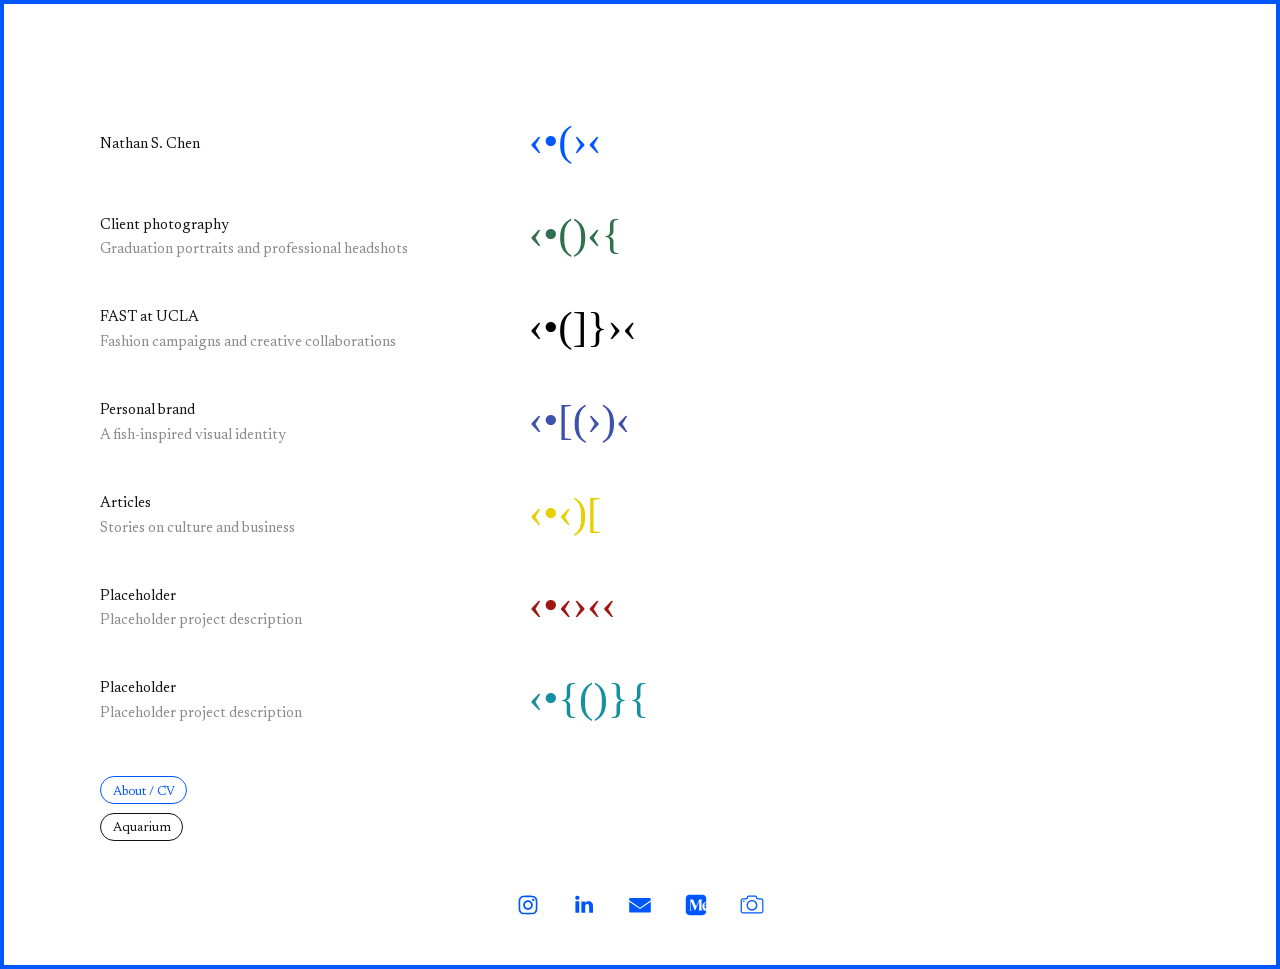
==== commit ab95f892: "Refine subpage headers, typography, and project galleries" ====
--- a/index.html
+++ b/index.html
@@ -1,22 +1,16 @@
 <!DOCTYPE HTML><html lang="en"><head>
 <title>Nathan Chen</title>
-<link href="assets/css/home-alt.css?v=20261126-1" rel="stylesheet" type="text/css" />
+<link href="assets/css/home-alt.css?v=20261126-10" rel="stylesheet" type="text/css" />
 <meta charset="utf-8" /><meta name="viewport" content="width=device-width,initial-scale=1" /><meta name="color-scheme" content="light only" /><meta name="description" content="Nathan Chen" /><meta property="og:site_name" content="Nathan Chen" /><meta property="og:title" content="Nathan Chen" /><meta property="og:type" content="website" /><meta property="og:description" content="Nathan Chen" /><meta property="og:image" content="https://nathanschen.github.io/assets/images/card.jpg" /><meta property="og:url" content="https://nathanschen.github.io/" /><link rel="canonical" href="https://nathanschen.github.io/" /><meta property="og:image:type" content="image/jpeg" /><meta property="og:image:width" content="1280" /><meta property="og:image:height" content="800" /><meta property="twitter:card" content="summary_large_image" /><link href="assets/css/fonts.css" rel="stylesheet" type="text/css" /><style>html,body,div,span,applet,object,iframe,h1,h2,h3,h4,h5,h6,p,blockquote,pre,a,abbr,acronym,address,big,cite,code,del,dfn,em,img,ins,kbd,q,s,samp,small,strike,strong,sub,sup,tt,var,b,u,i,center,dl,dt,dd,ol,ul,li,fieldset,form,label,legend,table,caption,tbody,tfoot,thead,tr,th,td,article,aside,canvas,details,embed,figure,figcaption,footer,header,hgroup,menu,nav,output,ruby,section,summary,time,mark,audio,video{margin:0;padding:0;border:0;font-size:100%;font:inherit;vertical-align:baseline;}article,aside,details,figcaption,figure,footer,header,hgroup,menu,nav,section{display:block;}body{line-height:1;}ol,ul{list-style:none;}blockquote,q{quotes:none;}blockquote::before,blockquote::after,q::before,q::after{content:'';content:none;}table{border-collapse:collapse;border-spacing:0;}body{-webkit-text-size-adjust:none}mark{background-color:transparent;color:inherit}input::-moz-focus-inner{border:0;padding:0}input[type="text"],input[type="email"],select,textarea{-moz-appearance:none;-webkit-appearance:none;-ms-appearance:none;appearance:none}*, *::before, *::after {box-sizing: border-box;}@keyframes loading-spinner {0% {transform: rotate(0deg);}100% {transform: rotate(360deg);}}.deferred::before {content: '';display: block;width: 4rem;height: 4rem;position: absolute;top: 50%;left: 50%;margin: -2rem 0 0 -2rem;animation: loading-spinner 1s infinite linear;transition: opacity 0.25s ease;transition-delay: 0.5s;opacity: 0;z-index: -1;background-image: url('[data-uri]');background-position: center;background-repeat: no-repeat;background-size: 3rem;}.deferred.loading::before {opacity: 0.35;z-index: 0;}body {line-height: 1.0;min-height: var(--viewport-height);min-width: 320px;overflow-x: hidden;word-wrap: break-word;background-color: #0057FF;}body::after {background-color: #2B3240;content: '';display: block;pointer-events: none;position: fixed;transform: scale(1);z-index: 1;height: 100%;left: 0;opacity: 0;top: 0;transition: opacity 1.25s ease-in-out 0s, visibility 1.25s 0s;visibility: hidden;width: 100%;}body.is-loading::after {opacity: 1;visibility: visible;}:root {--background-height: 100vh;--site-language-alignment: left;--site-language-direction: ltr;--site-language-flex-alignment: flex-start;--site-language-indent-left: 1;--site-language-indent-right: 0;--site-language-margin-left: 0;--site-language-margin-right: auto;--viewport-height: 100vh;}html {font-size: 16pt;}u {text-decoration: underline;}strong {color: inherit;font-weight: bolder;}em {font-style: italic;}code {background-color: rgba(144,144,144,0.25);border-radius: 0.25em;font-family: 'Lucida Console', 'Courier New', monospace;font-size: 0.9em;font-weight: normal;letter-spacing: 0;margin: 0 0.25em;padding: 0.25em 0.5em;text-indent: 0;}mark {background-color: rgba(144,144,144,0.25);}spoiler-text {-webkit-text-stroke: 0;background-color: rgba(32,32,32,0.75);text-shadow: none;text-stroke: 0;color: transparent;cursor: pointer;transition: color 0.1s ease-in-out;}spoiler-text.active {color: #FFFFFF;cursor: text;}s {text-decoration: line-through;}sub {font-size: smaller;vertical-align: sub;}sup {font-size: smaller;vertical-align: super;}a {color: inherit;text-decoration: underline;transition: color 0.25s ease;}a[onclick]:not([href]) {cursor: pointer;}unloaded-script {display: none;}.site-wrapper {-webkit-overflow-scrolling: touch;align-items: center;display: flex;flex-direction: column;justify-content: center;min-height: var(--viewport-height);overflow: hidden;position: relative;z-index: 2;padding: 0.25rem 0.25rem 0.25rem 0.25rem;}.site-main {--alignment: left;--flex-alignment: flex-start;--indent-left: 1;--indent-right: 0;--margin-left: 0;--margin-right: auto;--border-radius-tl: 0;--border-radius-tr: 0;--border-radius-br: 0;--border-radius-bl: 0;align-items: center;display: flex;flex-grow: 0;flex-shrink: 0;justify-content: center;max-width: 100%;position: relative;text-align: var(--alignment);z-index: 1;background-color: #FFFFFF;}.site-main > .inner {--padding-horizontal: 6rem;--padding-vertical: 3rem;--spacing: 1rem;--width: 100vw;border-radius: var(--border-radius-tl) var(--border-radius-tr) var(--border-radius-br) var(--border-radius-bl);max-width: 100%;position: relative;width: var(--width);z-index: 1;padding: var(--padding-vertical) var(--padding-horizontal);}.site-main > .inner > header {margin-bottom: var(--spacing);border-top-left-radius: inherit;border-top-right-radius: inherit;}.site-main > .inner > footer {margin-top: var(--spacing);border-bottom-left-radius: inherit;border-bottom-right-radius: inherit;}.site-main > .inner > * > * {margin-top: var(--spacing);margin-bottom: var(--spacing);}.site-main > .inner > * > :first-child {margin-top: 0 !important;}.site-main > .inner > * > :last-child {margin-bottom: 0 !important;}.site-main > .inner > .full {margin-left: calc(var(--padding-horizontal) * -1);max-width: calc(100% + calc(var(--padding-horizontal) * 2) + 0.4725px);width: calc(100% + calc(var(--padding-horizontal) * 2) + 0.4725px);}.site-main > .inner > .full:first-child {border-top-left-radius: inherit;border-top-right-radius: inherit;margin-top: calc(var(--padding-vertical) * -1) !important;}.site-main > .inner > .full:last-child {border-bottom-left-radius: inherit;border-bottom-right-radius: inherit;margin-bottom: calc(var(--padding-vertical) * -1) !important;}.site-main > .inner > .full.screen {border-radius: 0 !important;max-width: 100vw;position: relative;width: 100vw;left: 50%;margin-left: -50vw;right: auto;}.site-main > .inner > * > .full {margin-left: calc(-6rem);max-width: calc(100% + 12rem + 0.4725px);width: calc(100% + 12rem + 0.4725px);}.site-main > .inner > * > .full.screen {border-radius: 0 !important;max-width: 100vw;position: relative;width: 100vw;left: 50%;margin-left: -50vw;right: auto;}.site-main > .inner > header > .full:first-child {border-top-left-radius: inherit;border-top-right-radius: inherit;margin-top: -3rem !important;}.site-main > .inner > footer > .full:last-child {margin-bottom: -3rem !important;border-bottom-left-radius: inherit;border-bottom-right-radius: inherit;}.site-main > .inner > header, .site-main > .inner > footer {transition: opacity 0.375s ease-in-out 0.5625s,filter 0.75s ease-in-out 0.5625s,visibility 0.375s linear 0.5625s;}.site-main > .inner > header.hidden, .site-main > .inner > footer.hidden {filter: blur(0.15);opacity: 0;transition: opacity 0.375s ease-in-out,visibility 0.375s;visibility: hidden;}.site-main > .inner > section {transition: opacity 0.75s ease-in-out 0.375s,filter 0.75s ease-in-out 0.375s,min-height 0.375s ease-in-out,max-height 0.375s ease-in-out;}.site-main > .inner > section.inactive {filter: blur(0.15rem);opacity: 0;transition: opacity 0.375s ease-in-out,filter 0.375s ease-in-out;}body.is-instant .site-main, body.is-instant .site-main > .inner > *,body.is-instant .site-main > .inner > section > * {transition: none !important;}body.is-instant::after {display: none !important;transition: none !important;}.text-component {direction: var(--site-language-direction);position: relative;}.text-component span.p {display: block;position: relative;}.text-component span[style], .text-component strong, .text-component a, .text-component code, .text-component mark, .text-component spoiler-text {-webkit-text-fill-color: currentcolor;}.text-component.instance-46 {text-align: left;color: #0057FF;font-family: 'Times New Roman', serif;font-size: 1.5em;line-height: 1.75;font-weight: 400;}.text-component.instance-46 a:hover {color: #3DA2FF;}.text-component.instance-46 a {text-decoration: none;}.text-component.instance-46 span.p:nth-child(n + 2) {margin-top: 1rem;}.text-component.instance-60:not(:first-child) {margin-top: 0rem !important;}.text-component.instance-60:not(:last-child) {margin-bottom: 0rem !important;}.text-component.instance-60 {text-align: center;color: #A11515;font-family: 'Times New Roman', serif;font-size: 3em;line-height: 1;font-weight: 400;}.text-component.instance-60 a:hover {color: #D97E7E;}.text-component.instance-60 a {text-decoration: none;}.text-component.instance-60 span.p:nth-child(n + 2) {margin-top: 1rem;}.text-component.instance-28:not(:first-child) {margin-top: 0rem !important;}.text-component.instance-28:not(:last-child) {margin-bottom: 0rem !important;}.text-component.instance-28 {text-align: center;color: #A11515;font-family: 'Times New Roman', serif;font-size: 0.625em;line-height: 1.75;font-weight: 400;}.text-component.instance-28 a:hover {color: #D97E7E;}.text-component.instance-28 a {text-decoration: none;}.text-component.instance-28 span.p:nth-child(n + 2) {margin-top: 1rem;}.text-component.instance-61:not(:first-child) {margin-top: 0rem !important;}.text-component.instance-61:not(:last-child) {margin-bottom: 0rem !important;}.text-component.instance-61 {text-align: right;color: #1590A1;font-family: 'Times New Roman', serif;font-size: 4em;line-height: 1.75;font-weight: 400;}.text-component.instance-61 a:hover {color: #78B9C2;}.text-component.instance-61 a {text-decoration: none;}.text-component.instance-61 span.p:nth-child(n + 2) {margin-top: 1rem;}.text-component.instance-25:not(:first-child) {margin-top: 0rem !important;}.text-component.instance-25:not(:last-child) {margin-bottom: 0rem !important;}.text-component.instance-25 {text-align: right;color: #1590A1;font-family: 'Times New Roman', serif;font-size: 0.625em;line-height: 1.75;font-weight: 400;}.text-component.instance-25 a:hover {color: #78B9C2;}.text-component.instance-25 a {text-decoration: none;}.text-component.instance-25 span.p:nth-child(n + 2) {margin-top: 1rem;}.text-component.instance-62:not(:first-child) {margin-top: 0rem !important;}.text-component.instance-62:not(:last-child) {margin-bottom: 0rem !important;}.text-component.instance-62 {text-align: left;color: #E6CF05;font-family: 'Times New Roman', serif;padding-left: 1.125rem;padding-right: 0;font-size: 3.25em;line-height: 1;font-weight: 400;}.text-component.instance-62 a:hover {color: #E3DC9A;}.text-component.instance-62 a {text-decoration: none;}.text-component.instance-62 span.p:nth-child(n + 2) {margin-top: 1rem;}.text-component.instance-27:not(:first-child) {margin-top: 0rem !important;}.text-component.instance-27:not(:last-child) {margin-bottom: 0rem !important;}.text-component.instance-27 {text-align: left;color: #E6CF05;font-family: 'Times New Roman', serif;padding-left: 1.125rem;padding-right: 0;font-size: 0.625em;line-height: 2.5;font-weight: 400;}.text-component.instance-27 a:hover {color: #E3DC9A;}.text-component.instance-27 a {text-decoration: none;}.text-component.instance-27 span.p:nth-child(n + 2) {margin-top: 1rem;}.text-component.instance-5 {text-align: right;color: #0057FF;font-family: 'Times New Roman', serif;font-size: 1em;line-height: 1.75;font-weight: 400;}.text-component.instance-5 a:hover {color: #3DA2FF;}.text-component.instance-5 a {text-decoration: none;}.text-component.instance-5 span.p:nth-child(n + 2) {margin-top: 1rem;}.text-component.instance-1:not(:first-child) {margin-top: 0rem !important;}.text-component.instance-1:not(:last-child) {margin-bottom: 0rem !important;}.text-component.instance-1 {text-align: right;color: #000000;font-family: 'Times New Roman', serif;font-size: 4.25em;line-height: 1.25;font-weight: 400;}.text-component.instance-1 a {color: #30704E;text-decoration: none;}.text-component.instance-1 a:hover {color: #89AD9A;}.text-component.instance-1 span.p:nth-child(n + 2) {margin-top: 1rem;}.text-component.instance-35:not(:first-child) {margin-top: 0rem !important;}.text-component.instance-35:not(:last-child) {margin-bottom: 0rem !important;}.text-component.instance-35 {text-align: right;color: #30704E;font-family: 'Times New Roman', serif;font-size: 0.625em;line-height: 1.75;font-weight: 400;}.text-component.instance-35 a:hover {color: #89AD9A;}.text-component.instance-35 a {text-decoration: none;}.text-component.instance-35 span.p:nth-child(n + 2) {margin-top: 1rem;}.text-component.instance-38:not(:first-child) {margin-top: 0rem !important;}.text-component.instance-38:not(:last-child) {margin-bottom: 0rem !important;}.text-component.instance-38 {text-align: left;color: #000000;font-family: 'Times New Roman', serif;font-size: 6.5em;line-height: 1.375;font-weight: 400;}.text-component.instance-38 a:hover {color: #B8B8B8;}.text-component.instance-38 a {text-decoration: none;}.text-component.instance-38 span.p:nth-child(n + 2) {margin-top: 1rem;}.text-component.instance-36:not(:first-child) {margin-top: 0rem !important;}.text-component.instance-36:not(:last-child) {margin-bottom: 0rem !important;}.text-component.instance-36 {text-align: left;color: #000000;font-family: 'Times New Roman', serif;font-size: 0.625em;line-height: 1.75;font-weight: 400;}.text-component.instance-36 a:hover {color: #B8B8B8;}.text-component.instance-36 a {text-decoration: none;}.text-component.instance-36 span.p:nth-child(n + 2) {margin-top: 1rem;}.text-component.instance-45:not(:first-child) {margin-top: 0rem !important;}.text-component.instance-45:not(:last-child) {margin-bottom: 0rem !important;}.text-component.instance-45 {text-align: center;color: #3E51AD;font-family: 'Times New Roman', serif;padding-left: 1.125rem;padding-right: 1.125rem;font-size: 2.5em;line-height: 1;font-weight: 400;}.text-component.instance-45 a:hover {color: #808DCF;}.text-component.instance-45 a {text-decoration: none;}.text-component.instance-45 span.p:nth-child(n + 2) {margin-top: 1rem;}.text-component.instance-29:not(:first-child) {margin-top: 0rem !important;}.text-component.instance-29:not(:last-child) {margin-bottom: 0rem !important;}.text-component.instance-29 {text-align: center;color: #3E51AD;font-family: 'Times New Roman', serif;padding-left: 1.125rem;padding-right: 1.125rem;font-size: 0.625em;line-height: 2.5;font-weight: 400;}.text-component.instance-29 a:hover {color: #808DCF;}.text-component.instance-29 a {text-decoration: none;}.text-component.instance-29 span.p:nth-child(n + 2) {margin-top: 1rem;}.text-component.instance-34:not(:first-child) {margin-top: 2.5rem !important;}.text-component.instance-34:not(:last-child) {margin-bottom: 2.5rem !important;}.text-component.instance-34 {text-align: center;color: #000000;font-family: 'Averia Serif Libre', serif;font-size: 1em;line-height: 1.25;font-weight: 400;}.text-component.instance-34 a {text-decoration: underline;}.text-component.instance-34 a:hover {text-decoration: none;}.text-component.instance-34 span.p:nth-child(n + 2) {margin-top: 1rem;}.text-component.instance-3 {text-align: center;color: #000000;font-family: 'Averia Serif Libre', serif;font-size: 1.5em;line-height: 1.75;font-weight: 400;}.text-component.instance-3 a:hover {color: #FF828A;}.text-component.instance-3 a {text-decoration: underline;}.text-component.instance-3 span.p:nth-child(n + 2) {margin-top: 1rem;}.text-component.instance-41:not(:first-child) {margin-top: 2rem !important;}.text-component.instance-41:not(:last-child) {margin-bottom: 2rem !important;}.text-component.instance-41 {text-align: left;color: #0057FF;font-family: 'Mona Sans', sans-serif;font-size: 0.875em;line-height: 1.125;font-weight: 400;}.text-component.instance-41 a {text-decoration: underline;}.text-component.instance-41 a:hover {text-decoration: none;}.text-component.instance-41 span.p:nth-child(n + 2) {margin-top: 0.5rem;}.text-component.instance-65 {text-align: left;color: #000000;font-family: 'Newsreader', serif;font-size: 2.5em;line-height: 1.25;font-weight: 300;}.text-component.instance-65 a {text-decoration: underline;}.text-component.instance-65 a:hover {text-decoration: none;}.text-component.instance-65 span.p:nth-child(n + 2) {margin-top: 1rem;}.text-component.instance-30:not(:first-child) {margin-top: 2.25rem !important;}.text-component.instance-30:not(:last-child) {margin-bottom: 2.25rem !important;}.text-component.instance-30 {text-align: left;color: #000000;font-family: 'Newsreader', serif;font-size: 2.5em;line-height: 1.25;font-weight: 300;}.text-component.instance-30 a {text-decoration: underline;}.text-component.instance-30 a:hover {text-decoration: none;}.text-component.instance-30 span.p:nth-child(n + 2) {margin-top: 1rem;}.text-component.instance-32:not(:first-child) {margin-top: 1rem !important;}.text-component.instance-32:not(:last-child) {margin-bottom: 1rem !important;}.text-component.instance-32 {text-align: left;color: #0057FF;font-family: 'Mona Sans', sans-serif;font-size: 0.875em;line-height: 1.125;font-weight: 800;}.text-component.instance-32 a {text-decoration: underline;}.text-component.instance-32 a:hover {text-decoration: none;}.text-component.instance-32 span.p:nth-child(n + 2) {margin-top: 0.5rem;}.text-component.instance-31:not(:first-child) {margin-top: 0.5rem !important;}.text-component.instance-31:not(:last-child) {margin-bottom: 0.5rem !important;}.text-component.instance-31 {text-align: left;color: #000000;font-family: 'Mona Sans', sans-serif;font-size: 0.875em;line-height: 1.125;font-weight: 400;}.text-component.instance-31 a {text-decoration: underline;}.text-component.instance-31 a:hover {text-decoration: none;}.text-component.instance-31 span.p:nth-child(n + 2) {margin-top: 0.5rem;}.text-component.instance-23:not(:first-child) {margin-top: 1rem !important;}.text-component.instance-23:not(:last-child) {margin-bottom: 1rem !important;}.text-component.instance-23 {text-align: left;color: #0057FF;font-family: 'Mona Sans', sans-serif;font-size: 0.875em;line-height: 1.125;font-weight: 600;}.text-component.instance-23 a {text-decoration: underline;}.text-component.instance-23 a:hover {text-decoration: none;}.text-component.instance-23 span.p:nth-child(n + 2) {margin-top: 0.5rem;}.text-component.instance-40:not(:first-child) {margin-top: 0.5rem !important;}.text-component.instance-40:not(:last-child) {margin-bottom: 0.5rem !important;}.text-component.instance-40 {text-align: left;color: #000000;font-family: 'Mona Sans', sans-serif;font-size: 0.875em;line-height: 1.125;font-weight: 400;}.text-component.instance-40 a {text-decoration: underline;}.text-component.instance-40 a:hover {text-decoration: none;}.text-component.instance-40 span.p:nth-child(n + 2) {margin-top: 0.5rem;}.text-component.instance-64:not(:first-child) {margin-top: 1rem !important;}.text-component.instance-64:not(:last-child) {margin-bottom: 1rem !important;}.text-component.instance-64 {text-align: left;color: #0057FF;font-family: 'Mona Sans', sans-serif;font-size: 0.875em;line-height: 1.125;font-weight: 400;}.text-component.instance-64 a {text-decoration: underline;}.text-component.instance-64 a:hover {text-decoration: none;}.text-component.instance-64 span.p:nth-child(n + 2) {margin-top: 0.5rem;}.text-component.instance-12:not(:first-child) {margin-top: 0.5rem !important;}.text-component.instance-12:not(:last-child) {margin-bottom: 0.5rem !important;}.text-component.instance-12 {text-align: left;color: #000000;font-family: 'Mona Sans', sans-serif;font-size: 0.875em;line-height: 1.125;font-weight: 400;}.text-component.instance-12 a {text-decoration: underline;}.text-component.instance-12 a:hover {text-decoration: none;}.text-component.instance-12 span.p:nth-child(n + 2) {margin-top: 0.5rem;}.text-component.instance-4:not(:first-child) {margin-top: 2.875rem !important;}.text-component.instance-4:not(:last-child) {margin-bottom: 2.875rem !important;}.text-component.instance-4 {text-align: center;color: #000000;font-family: 'Averia Serif Libre', serif;letter-spacing: 0.05rem;width: calc(100% + 0.05rem);font-size: 2.125em;line-height: 1.375;font-weight: 400;}.text-component.instance-4 a {text-decoration: underline;}.text-component.instance-4 a:hover {text-decoration: none;}.text-component.instance-4 span.p:nth-child(n + 2) {margin-top: 1rem;}.text-component.instance-17:not(:first-child) {margin-top: 4rem !important;}.text-component.instance-17:not(:last-child) {margin-bottom: 4rem !important;}.text-component.instance-17 {text-align: center;color: #000000;font-family: 'Averia Serif Libre', serif;letter-spacing: 0.05rem;width: calc(100% + 0.05rem);font-size: 1em;line-height: 1.375;font-weight: 300;}.text-component.instance-17 a {text-decoration: underline;}.text-component.instance-17 a:hover {text-decoration: none;}.text-component.instance-17 span.p:nth-child(n + 2) {margin-top: 1rem;}.text-component.instance-24:not(:first-child) {margin-top: 0.25rem !important;}.text-component.instance-24:not(:last-child) {margin-bottom: 0.25rem !important;}.text-component.instance-24 {text-align: center;color: #000000;font-family: 'Averia Serif Libre', serif;letter-spacing: 0.05rem;width: calc(100% + 0.05rem);font-size: 1em;line-height: 1.375;font-weight: 300;}.text-component.instance-24 a {text-decoration: underline;}.text-component.instance-24 a:hover {text-decoration: none;}.text-component.instance-24 span.p:nth-child(n + 2) {margin-top: 1rem;}.text-component.instance-16 {text-align: center;color: #000000;font-family: 'Averia Serif Libre', serif;letter-spacing: 0.05rem;width: calc(100% + 0.05rem);font-size: 2.5em;line-height: 1.375;font-weight: 700;}.text-component.instance-16 a {text-decoration: underline;}.text-component.instance-16 a:hover {text-decoration: none;}.text-component.instance-16 span.p:nth-child(n + 2) {margin-top: 1rem;}.text-component.instance-22:not(:first-child) {margin-top: 0.25rem !important;}.text-component.instance-22:not(:last-child) {margin-bottom: 0.25rem !important;}.text-component.instance-22 {text-align: center;color: #000000;font-family: 'Averia Serif Libre', serif;letter-spacing: 0.05rem;width: calc(100% + 0.05rem);font-size: 1em;line-height: 1.375;font-weight: 300;}.text-component.instance-22 a {text-decoration: underline;}.text-component.instance-22 a:hover {text-decoration: none;}.text-component.instance-22 span.p:nth-child(n + 2) {margin-top: 1rem;}.text-component.instance-6:not(:first-child) {margin-top: 3rem !important;}.text-component.instance-6:not(:last-child) {margin-bottom: 3rem !important;}.text-component.instance-6 {text-align: center;color: #000000;font-family: 'Averia Serif Libre', serif;letter-spacing: 0.05rem;width: calc(100% + 0.05rem);font-size: 1.375em;line-height: 1.375;font-weight: 400;}.text-component.instance-6 a {text-decoration: underline;}.text-component.instance-6 a:hover {text-decoration: none;}.text-component.instance-6 span.p:nth-child(n + 2) {margin-top: 1rem;}.text-component.instance-37:not(:first-child) {margin-top: 3rem !important;}.text-component.instance-37:not(:last-child) {margin-bottom: 3rem !important;}.text-component.instance-37 {text-align: center;color: #000000;font-family: 'Averia Serif Libre', serif;letter-spacing: 0.05rem;width: calc(100% + 0.05rem);font-size: 1em;line-height: 1.375;font-weight: 400;}.text-component.instance-37 a {text-decoration: underline;}.text-component.instance-37 a:hover {text-decoration: none;}.text-component.instance-37 span.p:nth-child(n + 2) {margin-top: 1rem;}.text-component.instance-18:not(:first-child) {margin-top: 3rem !important;}.text-component.instance-18:not(:last-child) {margin-bottom: 3rem !important;}.text-component.instance-18 {text-align: center;color: #000000;font-family: 'Averia Serif Libre', serif;letter-spacing: 0.05rem;width: calc(100% + 0.05rem);font-size: 1.375em;line-height: 1.375;font-weight: 400;}.text-component.instance-18 a {text-decoration: underline;}.text-component.instance-18 a:hover {text-decoration: none;}.text-component.instance-18 span.p:nth-child(n + 2) {margin-top: 1rem;}.text-component.instance-2:not(:first-child) {margin-top: 3rem !important;}.text-component.instance-2:not(:last-child) {margin-bottom: 3rem !important;}.text-component.instance-2 {text-align: center;color: #000000;font-family: 'Averia Serif Libre', serif;letter-spacing: 0.05rem;width: calc(100% + 0.05rem);font-size: 1em;line-height: 1.375;font-weight: 400;}.text-component.instance-2 a {text-decoration: underline;}.text-component.instance-2 a:hover {text-decoration: none;}.text-component.instance-2 span.p:nth-child(n + 2) {margin-top: 1rem;}.text-component.instance-19:not(:first-child) {margin-top: 0rem !important;}.text-component.instance-19:not(:last-child) {margin-bottom: 0rem !important;}.text-component.instance-19 {text-align: center;color: #000000;font-family: 'Averia Serif Libre', serif;letter-spacing: 0.05rem;width: calc(100% + 0.05rem);font-size: 2.5em;line-height: 1.375;font-weight: 700;}.text-component.instance-19 a {text-decoration: underline;}.text-component.instance-19 a:hover {text-decoration: none;}.text-component.instance-19 span.p:nth-child(n + 2) {margin-top: 1rem;}.text-component.instance-44:not(:first-child) {margin-top: 0.25rem !important;}.text-component.instance-44:not(:last-child) {margin-bottom: 0.25rem !important;}.text-component.instance-44 {text-align: center;color: #000000;font-family: 'Averia Serif Libre', serif;letter-spacing: 0.05rem;width: calc(100% + 0.05rem);font-size: 1.25em;line-height: 1.375;font-weight: 300;}.text-component.instance-44 a {text-decoration: underline;}.text-component.instance-44 a:hover {text-decoration: none;}.text-component.instance-44 span.p:nth-child(n + 2) {margin-top: 1rem;}.text-component.instance-42:not(:first-child) {margin-top: 1rem !important;}.text-component.instance-42:not(:last-child) {margin-bottom: 1rem !important;}.text-component.instance-42 {text-align: left;color: #000000;font-family: 'Newsreader', serif;letter-spacing: 0.05rem;width: calc(100% + 0.05rem);font-size: 1em;line-height: 1.375;font-weight: 300;}.text-component.instance-42 a {text-decoration: underline;}.text-component.instance-42 a:hover {text-decoration: none;}.text-component.instance-42 span.p:nth-child(n + 2) {margin-top: 1rem;}.text-component.instance-33:not(:first-child) {margin-top: 0.25rem !important;}.text-component.instance-33:not(:last-child) {margin-bottom: 0.25rem !important;}.text-component.instance-33 {text-align: left;color: #000000;font-family: 'Averia Serif Libre', serif;letter-spacing: 0.05rem;width: calc(100% + 0.05rem);font-size: 0.75em;line-height: 1.375;font-weight: 300;}.text-component.instance-33 a {text-decoration: underline;}.text-component.instance-33 a:hover {text-decoration: none;}.text-component.instance-33 span.p:nth-child(n + 2) {margin-top: 1rem;}.text-component.instance-20:not(:first-child) {margin-top: 2rem !important;}.text-component.instance-20:not(:last-child) {margin-bottom: 2rem !important;}.text-component.instance-20 {text-align: left;color: #0057FF;font-family: 'Mona Sans', sans-serif;font-size: 0.875em;line-height: 1.125;font-weight: 400;}.text-component.instance-20 a {text-decoration: underline;}.text-component.instance-20 a:hover {text-decoration: none;}.text-component.instance-20 span.p:nth-child(n + 2) {margin-top: 0.5rem;}.text-component.instance-50:not(:first-child) {margin-top: 1rem !important;}.text-component.instance-50:not(:last-child) {margin-bottom: 1rem !important;}.text-component.instance-50 {text-align: left;color: #000000;font-family: 'Newsreader', serif;letter-spacing: 0.05rem;width: calc(100% + 0.05rem);font-size: 1em;line-height: 1.375;font-weight: 300;}.text-component.instance-50 a {text-decoration: underline;}.text-component.instance-50 a:hover {text-decoration: none;}.text-component.instance-50 span.p:nth-child(n + 2) {margin-top: 1rem;}.text-component.instance-39:not(:first-child) {margin-top: 5rem !important;}.text-component.instance-39:not(:last-child) {margin-bottom: 5rem !important;}.text-component.instance-39 {text-align: center;color: #000000;font-family: 'DM Sans', sans-serif;letter-spacing: 0.05rem;width: calc(100% + 0.05rem);font-size: 1.25em;line-height: 1.375;font-weight: 400;}.text-component.instance-39 a {text-decoration: underline;}.text-component.instance-39 a:hover {text-decoration: none;}.text-component.instance-39 span.p:nth-child(n + 2) {margin-top: 1rem;}.text-component.instance-11:not(:first-child) {margin-top: 3rem !important;}.text-component.instance-11:not(:last-child) {margin-bottom: 3rem !important;}.text-component.instance-11 {text-align: center;color: #000000;font-family: 'Averia Serif Libre', serif;letter-spacing: 0.05rem;width: calc(100% + 0.05rem);font-size: 2.5em;line-height: 1.375;font-weight: 700;}.text-component.instance-11 a {text-decoration: underline;}.text-component.instance-11 a:hover {text-decoration: none;}.text-component.instance-11 span.p:nth-child(n + 2) {margin-top: 1rem;}.text-component.instance-13:not(:first-child) {margin-top: 1rem !important;}.text-component.instance-13:not(:last-child) {margin-bottom: 1rem !important;}.text-component.instance-13 {text-align: left;color: #000000;font-family: 'Newsreader', serif;letter-spacing: 0.05rem;width: calc(100% + 0.05rem);font-size: 1.75em;line-height: 1.25;font-weight: 400;}.text-component.instance-13 a {text-decoration: underline;}.text-component.instance-13 a:hover {text-decoration: none;}.text-component.instance-13 span.p:nth-child(n + 2) {margin-top: 1rem;}.text-component.instance-9:not(:first-child) {margin-top: 0.5rem !important;}.text-component.instance-9:not(:last-child) {margin-bottom: 0.5rem !important;}.text-component.instance-9 {text-align: left;color: #000000;font-family: 'Newsreader', serif;letter-spacing: 0.05rem;width: calc(100% + 0.05rem);font-size: 1em;line-height: 1.375;font-weight: 400;}.text-component.instance-9 a {text-decoration: underline;}.text-component.instance-9 a:hover {text-decoration: none;}.text-component.instance-9 span.p:nth-child(n + 2) {margin-top: 1rem;}.text-component.instance-15:not(:first-child) {margin-top: 0.5rem !important;}.text-component.instance-15:not(:last-child) {margin-bottom: 0.5rem !important;}.text-component.instance-15 {text-align: left;color: #000000;font-family: 'Newsreader', serif;letter-spacing: 0.05rem;width: calc(100% + 0.05rem);font-size: 1em;line-height: 1.375;font-weight: 400;}.text-component.instance-15 a {text-decoration: underline;}.text-component.instance-15 a:hover {text-decoration: none;}.text-component.instance-15 span.p:nth-child(n + 2) {margin-top: 1rem;}.text-component.instance-7:not(:first-child) {margin-top: 0.5rem !important;}.text-component.instance-7:not(:last-child) {margin-bottom: 0.5rem !important;}.text-component.instance-7 {text-align: left;color: #000000;font-family: 'Newsreader', serif;letter-spacing: 0.05rem;width: calc(100% + 0.05rem);font-size: 1em;line-height: 1.375;font-weight: 400;}.text-component.instance-7 a {text-decoration: underline;}.text-component.instance-7 a:hover {text-decoration: none;}.text-component.instance-7 span.p:nth-child(n + 2) {margin-top: 1rem;}.text-component.instance-8:not(:first-child) {margin-top: 1rem !important;}.text-component.instance-8:not(:last-child) {margin-bottom: 1rem !important;}.text-component.instance-8 {text-align: left;color: #000000;font-family: 'Newsreader', serif;letter-spacing: 0.05rem;width: calc(100% + 0.05rem);font-size: 1.75em;line-height: 1.25;font-weight: 400;}.text-component.instance-8 a {text-decoration: underline;}.text-component.instance-8 a:hover {text-decoration: none;}.text-component.instance-8 span.p:nth-child(n + 2) {margin-top: 1rem;}.text-component.instance-14:not(:first-child) {margin-top: 0.5rem !important;}.text-component.instance-14:not(:last-child) {margin-bottom: 0.5rem !important;}.text-component.instance-14 {text-align: left;color: #000000;font-family: 'Newsreader', serif;letter-spacing: 0.05rem;width: calc(100% + 0.05rem);font-size: 1em;line-height: 1.375;font-weight: 400;}.text-component.instance-14 a {text-decoration: underline;}.text-component.instance-14 a:hover {text-decoration: none;}.text-component.instance-14 span.p:nth-child(n + 2) {margin-top: 1rem;}.text-component.instance-10:not(:first-child) {margin-top: 0.5rem !important;}.text-component.instance-10:not(:last-child) {margin-bottom: 0.5rem !important;}.text-component.instance-10 {text-align: left;color: #000000;font-family: 'Newsreader', serif;letter-spacing: 0.05rem;width: calc(100% + 0.05rem);font-size: 1em;line-height: 1.375;font-weight: 400;}.text-component.instance-10 a {text-decoration: underline;}.text-component.instance-10 a:hover {text-decoration: none;}.text-component.instance-10 span.p:nth-child(n + 2) {margin-top: 1rem;}.text-component.instance-53 {text-align: center;color: #0057FF;font-family: 'Times New Roman', serif;font-size: 7em;line-height: 1.75;font-weight: 400;}.text-component.instance-53 a:hover {color: #3DA2FF;}.text-component.instance-53 a {text-decoration: none;}.text-component.instance-53 span.p:nth-child(n + 2) {margin-top: 1rem;}.text-component.instance-43:not(:first-child) {margin-top: 1rem !important;}.text-component.instance-43:not(:last-child) {margin-bottom: 1rem !important;}.text-component.instance-43 {text-align: left;color: #000000;font-family: 'Newsreader', serif;letter-spacing: 0.05rem;width: calc(100% + 0.05rem);font-size: 1em;line-height: 1.375;font-weight: 300;}.text-component.instance-43 a {text-decoration: underline;}.text-component.instance-43 a:hover {text-decoration: none;}.text-component.instance-43 span.p:nth-child(n + 2) {margin-top: 1rem;}.text-component.instance-52:not(:first-child) {margin-top: 1rem !important;}.text-component.instance-52:not(:last-child) {margin-bottom: 1rem !important;}.text-component.instance-52 {text-align: left;color: #000000;font-family: 'Newsreader', serif;letter-spacing: 0.05rem;width: calc(100% + 0.05rem);font-size: 1em;line-height: 1.375;font-weight: 300;}.text-component.instance-52 a {text-decoration: underline;}.text-component.instance-52 a:hover {text-decoration: none;}.text-component.instance-52 span.p:nth-child(n + 2) {margin-top: 1rem;}.text-component.instance-54 {text-align: center;color: #0057FF;font-family: 'Times New Roman', serif;font-size: 7em;line-height: 1.75;font-weight: 400;}.text-component.instance-54 a:hover {color: #3DA2FF;}.text-component.instance-54 a {text-decoration: none;}.text-component.instance-54 span.p:nth-child(n + 2) {margin-top: 1rem;}.text-component.instance-57:not(:first-child) {margin-top: 1rem !important;}.text-component.instance-57:not(:last-child) {margin-bottom: 1rem !important;}.text-component.instance-57 {text-align: left;color: #000000;font-family: 'Newsreader', serif;letter-spacing: 0.05rem;width: calc(100% + 0.05rem);font-size: 1em;line-height: 1.375;font-weight: 300;}.text-component.instance-57 a {text-decoration: underline;}.text-component.instance-57 a:hover {text-decoration: none;}.text-component.instance-57 span.p:nth-child(n + 2) {margin-top: 1rem;}.text-component.instance-63 {text-align: center;color: #0057FF;font-family: 'Times New Roman', serif;font-size: 7em;line-height: 1.75;font-weight: 400;}.text-component.instance-63 a:hover {color: #3DA2FF;}.text-component.instance-63 a {text-decoration: none;}.text-component.instance-63 span.p:nth-child(n + 2) {margin-top: 1rem;}.text-component.instance-55:not(:first-child) {margin-top: 1rem !important;}.text-component.instance-55:not(:last-child) {margin-bottom: 1rem !important;}.text-component.instance-55 {text-align: left;color: #000000;font-family: 'Newsreader', serif;letter-spacing: 0.05rem;width: calc(100% + 0.05rem);font-size: 1em;line-height: 1.375;font-weight: 300;}.text-component.instance-55 a {text-decoration: underline;}.text-component.instance-55 a:hover {text-decoration: none;}.text-component.instance-55 span.p:nth-child(n + 2) {margin-top: 1rem;}.text-component.instance-59:not(:first-child) {margin-top: 1rem !important;}.text-component.instance-59:not(:last-child) {margin-bottom: 1rem !important;}.text-component.instance-59 {text-align: left;color: #000000;font-family: 'Newsreader', serif;letter-spacing: 0.05rem;width: calc(100% + 0.05rem);font-size: 1em;line-height: 1.375;font-weight: 400;}.text-component.instance-59 a {text-decoration: underline;}.text-component.instance-59 a:hover {text-decoration: none;}.text-component.instance-59 span.p:nth-child(n + 2) {margin-top: 1rem;}.text-component.instance-21 {text-align: center;color: #000000;font-family: 'Newsreader', serif;letter-spacing: 0.05rem;width: calc(100% + 0.05rem);font-size: 2.5em;line-height: 1.375;font-weight: 400;}.text-component.instance-21 a {text-decoration: underline;}.text-component.instance-21 a:hover {text-decoration: none;}.text-component.instance-21 span.p:nth-child(n + 2) {margin-top: 1rem;}.text-component.instance-51:not(:first-child) {margin-top: 1rem !important;}.text-component.instance-51:not(:last-child) {margin-bottom: 1rem !important;}.text-component.instance-51 {text-align: left;color: #000000;font-family: 'DM Sans', sans-serif;letter-spacing: 0.05rem;width: calc(100% + 0.05rem);font-size: 1em;line-height: 1.375;font-weight: 400;}.text-component.instance-51 a {text-decoration: underline;}.text-component.instance-51 a:hover {text-decoration: none;}.text-component.instance-51 span.p:nth-child(n + 2) {margin-top: 1rem;}.text-component.instance-49 {text-align: center;color: #000000;font-family: 'DM Sans', sans-serif;letter-spacing: 0.05rem;width: calc(100% + 0.05rem);font-size: 2.5em;line-height: 1.375;font-weight: 400;}.text-component.instance-49 a {text-decoration: underline;}.text-component.instance-49 a:hover {text-decoration: none;}.text-component.instance-49 span.p:nth-child(n + 2) {margin-top: 1rem;}.text-component.instance-58:not(:first-child) {margin-top: 1rem !important;}.text-component.instance-58:not(:last-child) {margin-bottom: 1rem !important;}.text-component.instance-58 {text-align: left;color: #000000;font-family: 'Averia Serif Libre', serif;letter-spacing: 0.05rem;width: calc(100% + 0.05rem);font-size: 1em;line-height: 1.375;font-weight: 700;}.text-component.instance-58 a {text-decoration: underline;}.text-component.instance-58 a:hover {text-decoration: none;}.text-component.instance-58 span.p:nth-child(n + 2) {margin-top: 1rem;}.text-component.instance-47 {text-align: center;color: #000000;font-family: 'Averia Serif Libre', serif;letter-spacing: 0.05rem;width: calc(100% + 0.05rem);font-size: 2.5em;line-height: 1.375;font-weight: 700;}.text-component.instance-47 a {text-decoration: underline;}.text-component.instance-47 a:hover {text-decoration: none;}.text-component.instance-47 span.p:nth-child(n + 2) {margin-top: 1rem;}.text-component.instance-56:not(:first-child) {margin-top: 1rem !important;}.text-component.instance-56:not(:last-child) {margin-bottom: 1rem !important;}.text-component.instance-56 {text-align: left;color: #000000;font-family: 'Times New Roman', serif;letter-spacing: 0.05rem;width: calc(100% + 0.05rem);font-size: 1em;line-height: 1.375;font-weight: 400;}.text-component.instance-56 a {text-decoration: underline;}.text-component.instance-56 a:hover {text-decoration: none;}.text-component.instance-56 span.p:nth-child(n + 2) {margin-top: 1rem;}.text-component.instance-48 {text-align: center;color: #000000;font-family: 'Times New Roman', serif;letter-spacing: 0.05rem;width: calc(100% + 0.05rem);font-size: 2.5em;line-height: 1.375;font-weight: 400;}.text-component.instance-48 a {text-decoration: underline;}.text-component.instance-48 a:hover {text-decoration: none;}.text-component.instance-48 span.p:nth-child(n + 2) {margin-top: 1rem;}.text-component.instance-26 {text-align: center;color: #0057FF;font-family: 'Times New Roman', serif;font-size: 1.25em;line-height: 2.5;font-weight: 400;}.text-component.instance-26 a:hover {color: #3DA2FF;}.text-component.instance-26 a {text-decoration: none;}.text-component.instance-26 span.p:nth-child(n + 2) {margin-top: 1rem;}.container-component {position: relative;}.container-component > .wrapper {vertical-align: top;position: relative;max-width: 100%;border-radius: inherit;}.container-component > .wrapper > .inner {vertical-align: top;position: relative;max-width: 100%;border-radius: inherit;text-align: var(--alignment);}.container-component.full:first-child > .wrapper {border-top-left-radius: inherit;border-top-right-radius: inherit;}.container-component.full:last-child > .wrapper {border-bottom-left-radius: inherit;border-bottom-right-radius: inherit;}.container-component.full:first-child > .wrapper > .inner {border-top-left-radius: inherit;border-top-right-radius: inherit;}.container-component.full:last-child > .wrapper > .inner {border-bottom-left-radius: inherit;border-bottom-right-radius: inherit;}.container-component.instance-1 {display: flex;width: 100%;align-items: center;justify-content: center;background-color: transparent;}.container-component.instance-1 > .wrapper > .inner {--gutters: calc(var(--padding-horizontal) * 2);--padding-horizontal: 1.375rem;--padding-vertical: 0rem;padding: var(--padding-vertical) var(--padding-horizontal);}.container-component.instance-1 > .wrapper {max-width: var(--width);width: 100%;}.container-component.instance-1.default > .wrapper > .inner > * {margin-bottom: var(--spacing);margin-top: var(--spacing);}.container-component.instance-1.default > .wrapper > .inner > *:first-child {margin-top: 0 !important;}.container-component.instance-1.default > .wrapper > .inner > *:last-child {margin-bottom: 0 !important;}.container-component.instance-1.columns > .wrapper > .inner {flex-wrap: wrap;display: flex;align-items: center;}.container-component.instance-1.columns > .wrapper > .inner > * {flex-grow: 0;flex-shrink: 0;max-width: 100%;text-align: var(--alignment);padding: 0 0 0 var(--gutters);}.container-component.instance-1.columns > .wrapper > .inner > * > * {margin-bottom: var(--spacing);margin-top: var(--spacing);}.container-component.instance-1.columns > .wrapper > .inner > * > *:first-child {margin-top: 0 !important;}.container-component.instance-1.columns > .wrapper > .inner > * > *:last-child {margin-bottom: 0 !important;}.container-component.instance-1.columns > .wrapper > .inner > *:first-child {margin-left: calc(var(--gutters) * -1);}.container-component.instance-1.default > .wrapper > .inner > .full {margin-left: calc(var(--padding-horizontal) * -1);max-width: none !important;width: calc(100% + (var(--padding-horizontal) * 2) + 0.4725px);}.container-component.instance-1.default > .wrapper > .inner > .full:first-child {margin-top: calc(var(--padding-vertical) * -1) !important;border-top-left-radius: inherit;border-top-right-radius: inherit;}.container-component.instance-1.default > .wrapper > .inner > .full:last-child {margin-bottom: calc(var(--padding-vertical) * -1) !important;border-bottom-left-radius: inherit;border-bottom-right-radius: inherit;}.container-component.instance-1.columns > .wrapper > .inner > div > .full {margin-left: calc(var(--gutters) * -0.5);max-width: none !important;width: calc(100% + var(--gutters) + 0.4725px);}.container-component.instance-1.columns > .wrapper > .inner > div:first-child > .full {margin-left: calc(var(--padding-horizontal) * -1);width: calc(100% + var(--padding-horizontal) + calc(var(--gutters) * 0.5) + 0.4725px);}.container-component.instance-1.columns > .wrapper > .inner > div:last-child > .full {width: calc(100% + var(--padding-horizontal) + calc(var(--gutters) * 0.5) + 0.4725px);}.container-component.instance-1.columns > .wrapper > .inner > div > .full:first-child {margin-top: calc(var(--padding-vertical) * -1) !important;}.container-component.instance-1.columns > .wrapper > .inner > div > .full:last-child {margin-bottom: calc(var(--padding-vertical) * -1) !important;}.container-component.instance-1.columns > .wrapper > .inner > .full {align-self: stretch;}.container-component.instance-1.columns > .wrapper > .inner > .full:first-child {border-bottom-left-radius: inherit;border-top-left-radius: inherit;}.container-component.instance-1.columns > .wrapper > .inner > .full:last-child {border-bottom-right-radius: inherit;border-top-right-radius: inherit;}.container-component.instance-1.columns > .wrapper > .inner > .full > .full:first-child:last-child {border-radius: inherit;height: calc(100% + (var(--padding-vertical) * 2));}.container-component.instance-1.columns > .wrapper > .inner > .full > .full:first-child:last-child > * {border-radius: inherit;height: 100%;position: absolute;width: 100%;}.container-component.instance-1 > .wrapper > .inner > :nth-child(1) {width: calc(50% + (var(--gutters) / 2));}.container-component.instance-1 > .wrapper > .inner > :nth-child(2) {width: calc(50% + (var(--gutters) / 2));}.container-component.instance-5 {display: flex;width: 100%;align-items: center;justify-content: center;background-color: transparent;}.container-component.instance-5 > .wrapper > .inner {--gutters: calc(var(--padding-horizontal) * 2);--padding-horizontal: 1.125rem;--padding-vertical: 0rem;padding: var(--padding-vertical) var(--padding-horizontal);}.container-component.instance-5 > .wrapper {max-width: var(--width);width: 100%;}.container-component.instance-5.default > .wrapper > .inner > * {margin-bottom: var(--spacing);margin-top: var(--spacing);}.container-component.instance-5.default > .wrapper > .inner > *:first-child {margin-top: 0 !important;}.container-component.instance-5.default > .wrapper > .inner > *:last-child {margin-bottom: 0 !important;}.container-component.instance-5.columns > .wrapper > .inner {flex-wrap: wrap;display: flex;align-items: flex-start;}.container-component.instance-5.columns > .wrapper > .inner > * {flex-grow: 0;flex-shrink: 0;max-width: 100%;text-align: var(--alignment);padding: 0 0 0 var(--gutters);}.container-component.instance-5.columns > .wrapper > .inner > * > * {margin-bottom: var(--spacing);margin-top: var(--spacing);}.container-component.instance-5.columns > .wrapper > .inner > * > *:first-child {margin-top: 0 !important;}.container-component.instance-5.columns > .wrapper > .inner > * > *:last-child {margin-bottom: 0 !important;}.container-component.instance-5.columns > .wrapper > .inner > *:first-child {margin-left: calc(var(--gutters) * -1);}.container-component.instance-5.default > .wrapper > .inner > .full {margin-left: calc(var(--padding-horizontal) * -1);max-width: none !important;width: calc(100% + (var(--padding-horizontal) * 2) + 0.4725px);}.container-component.instance-5.default > .wrapper > .inner > .full:first-child {margin-top: calc(var(--padding-vertical) * -1) !important;border-top-left-radius: inherit;border-top-right-radius: inherit;}.container-component.instance-5.default > .wrapper > .inner > .full:last-child {margin-bottom: calc(var(--padding-vertical) * -1) !important;border-bottom-left-radius: inherit;border-bottom-right-radius: inherit;}.container-component.instance-5.columns > .wrapper > .inner > div > .full {margin-left: calc(var(--gutters) * -0.5);max-width: none !important;width: calc(100% + var(--gutters) + 0.4725px);}.container-component.instance-5.columns > .wrapper > .inner > div:first-child > .full {margin-left: calc(var(--padding-horizontal) * -1);width: calc(100% + var(--padding-horizontal) + calc(var(--gutters) * 0.5) + 0.4725px);}.container-component.instance-5.columns > .wrapper > .inner > div:last-child > .full {width: calc(100% + var(--padding-horizontal) + calc(var(--gutters) * 0.5) + 0.4725px);}.container-component.instance-5.columns > .wrapper > .inner > div > .full:first-child {margin-top: calc(var(--padding-vertical) * -1) !important;}.container-component.instance-5.columns > .wrapper > .inner > div > .full:last-child {margin-bottom: calc(var(--padding-vertical) * -1) !important;}.container-component.instance-5.columns > .wrapper > .inner > div:first-child, .container-component.instance-5.columns > .wrapper > .inner > div:first-child > .full:first-child {border-top-left-radius: inherit;}.container-component.instance-5.columns > .wrapper > .inner > div:last-child, .container-component.instance-5.columns > .wrapper > .inner > div:last-child > .full:first-child {border-top-right-radius: inherit;}.container-component.instance-5.columns > .wrapper > .inner > .full {align-self: stretch;}.container-component.instance-5.columns > .wrapper > .inner > .full:first-child {border-bottom-left-radius: inherit;border-top-left-radius: inherit;}.container-component.instance-5.columns > .wrapper > .inner > .full:last-child {border-bottom-right-radius: inherit;border-top-right-radius: inherit;}.container-component.instance-5.columns > .wrapper > .inner > .full > .full:first-child:last-child {border-radius: inherit;height: calc(100% + (var(--padding-vertical) * 2));}.container-component.instance-5.columns > .wrapper > .inner > .full > .full:first-child:last-child > * {border-radius: inherit;height: 100%;position: absolute;width: 100%;}.container-component.instance-5 > .wrapper > .inner > :nth-child(1) {width: calc(33.33333% + (var(--gutters) / 3));}.container-component.instance-5 > .wrapper > .inner > :nth-child(2) {width: calc(33.33333% + (var(--gutters) / 3));}.container-component.instance-5 > .wrapper > .inner > :nth-child(3) {width: calc(33.33333% + (var(--gutters) / 3));--alignment: right;--flex-alignment: flex-end;--indent-left: 0;--indent-right: 1;--margin-left: auto;--margin-right: 0;}.container-component.instance-2 {display: flex;width: 100%;align-items: center;justify-content: center;background-color: transparent;}.container-component.instance-2 > .wrapper > .inner {--gutters: calc(var(--padding-horizontal) * 2);--padding-horizontal: 1.125rem;--padding-vertical: 0rem;padding: var(--padding-vertical) var(--padding-horizontal);}.container-component.instance-2 > .wrapper {max-width: var(--width);width: 100%;}.container-component.instance-2.default > .wrapper > .inner > * {margin-bottom: var(--spacing);margin-top: var(--spacing);}.container-component.instance-2.default > .wrapper > .inner > *:first-child {margin-top: 0 !important;}.container-component.instance-2.default > .wrapper > .inner > *:last-child {margin-bottom: 0 !important;}.container-component.instance-2.columns > .wrapper > .inner {flex-wrap: wrap;display: flex;align-items: flex-end;}.container-component.instance-2.columns > .wrapper > .inner > * {flex-grow: 0;flex-shrink: 0;max-width: 100%;text-align: var(--alignment);padding: 0 0 0 var(--gutters);}.container-component.instance-2.columns > .wrapper > .inner > * > * {margin-bottom: var(--spacing);margin-top: var(--spacing);}.container-component.instance-2.columns > .wrapper > .inner > * > *:first-child {margin-top: 0 !important;}.container-component.instance-2.columns > .wrapper > .inner > * > *:last-child {margin-bottom: 0 !important;}.container-component.instance-2.columns > .wrapper > .inner > *:first-child {margin-left: calc(var(--gutters) * -1);}.container-component.instance-2.default > .wrapper > .inner > .full {margin-left: calc(var(--padding-horizontal) * -1);max-width: none !important;width: calc(100% + (var(--padding-horizontal) * 2) + 0.4725px);}.container-component.instance-2.default > .wrapper > .inner > .full:first-child {margin-top: calc(var(--padding-vertical) * -1) !important;border-top-left-radius: inherit;border-top-right-radius: inherit;}.container-component.instance-2.default > .wrapper > .inner > .full:last-child {margin-bottom: calc(var(--padding-vertical) * -1) !important;border-bottom-left-radius: inherit;border-bottom-right-radius: inherit;}.container-component.instance-2.columns > .wrapper > .inner > div > .full {margin-left: calc(var(--gutters) * -0.5);max-width: none !important;width: calc(100% + var(--gutters) + 0.4725px);}.container-component.instance-2.columns > .wrapper > .inner > div:first-child > .full {margin-left: calc(var(--padding-horizontal) * -1);width: calc(100% + var(--padding-horizontal) + calc(var(--gutters) * 0.5) + 0.4725px);}.container-component.instance-2.columns > .wrapper > .inner > div:last-child > .full {width: calc(100% + var(--padding-horizontal) + calc(var(--gutters) * 0.5) + 0.4725px);}.container-component.instance-2.columns > .wrapper > .inner > div > .full:first-child {margin-top: calc(var(--padding-vertical) * -1) !important;}.container-component.instance-2.columns > .wrapper > .inner > div > .full:last-child {margin-bottom: calc(var(--padding-vertical) * -1) !important;}.container-component.instance-2.columns > .wrapper > .inner > div:first-child, .container-component.instance-2.columns > .wrapper > .inner > div:first-child > .full:last-child {border-bottom-left-radius: inherit;}.container-component.instance-2.columns > .wrapper > .inner > div:last-child, .container-component.instance-2.columns > .wrapper > .inner > div:last-child > .full:last-child {border-bottom-right-radius: inherit;}.container-component.instance-2.columns > .wrapper > .inner > .full {align-self: stretch;}.container-component.instance-2.columns > .wrapper > .inner > .full:first-child {border-bottom-left-radius: inherit;border-top-left-radius: inherit;}.container-component.instance-2.columns > .wrapper > .inner > .full:last-child {border-bottom-right-radius: inherit;border-top-right-radius: inherit;}.container-component.instance-2.columns > .wrapper > .inner > .full > .full:first-child:last-child {border-radius: inherit;height: calc(100% + (var(--padding-vertical) * 2));}.container-component.instance-2.columns > .wrapper > .inner > .full > .full:first-child:last-child > * {border-radius: inherit;height: 100%;position: absolute;width: 100%;}.container-component.instance-2 > .wrapper > .inner > :nth-child(1) {width: calc(25% + (var(--gutters) / 4));}.container-component.instance-2 > .wrapper > .inner > :nth-child(2) {width: calc(25% + (var(--gutters) / 4));}.container-component.instance-2 > .wrapper > .inner > :nth-child(3) {width: calc(25% + (var(--gutters) / 4));--alignment: right;--flex-alignment: flex-end;--indent-left: 0;--indent-right: 1;--margin-left: auto;--margin-right: 0;}.container-component.instance-2 > .wrapper > .inner > :nth-child(4) {width: calc(25% + (var(--gutters) / 4));}.container-component.instance-4 {display: flex;width: 100%;align-items: center;justify-content: center;background-color: transparent;}.container-component.instance-4 > .wrapper > .inner {--gutters: 5rem;--padding-horizontal: 0rem;--padding-vertical: 0rem;padding: var(--padding-vertical) var(--padding-horizontal);}.container-component.instance-4 > .wrapper {max-width: var(--width);width: 100%;}.container-component.instance-4.default > .wrapper > .inner > * {margin-bottom: var(--spacing);margin-top: var(--spacing);}.container-component.instance-4.default > .wrapper > .inner > *:first-child {margin-top: 0 !important;}.container-component.instance-4.default > .wrapper > .inner > *:last-child {margin-bottom: 0 !important;}.container-component.instance-4.columns > .wrapper > .inner {flex-wrap: wrap;display: flex;align-items: flex-start;}.container-component.instance-4.columns > .wrapper > .inner > * {flex-grow: 0;flex-shrink: 0;max-width: 100%;text-align: var(--alignment);padding: 0 0 0 var(--gutters);}.container-component.instance-4.columns > .wrapper > .inner > * > * {margin-bottom: var(--spacing);margin-top: var(--spacing);}.container-component.instance-4.columns > .wrapper > .inner > * > *:first-child {margin-top: 0 !important;}.container-component.instance-4.columns > .wrapper > .inner > * > *:last-child {margin-bottom: 0 !important;}.container-component.instance-4.columns > .wrapper > .inner > *:first-child {margin-left: calc(var(--gutters) * -1);}.container-component.instance-4.default > .wrapper > .inner > .full {margin-left: calc(var(--padding-horizontal) * -1);max-width: none !important;width: calc(100% + (var(--padding-horizontal) * 2) + 0.4725px);}.container-component.instance-4.default > .wrapper > .inner > .full:first-child {margin-top: calc(var(--padding-vertical) * -1) !important;border-top-left-radius: inherit;border-top-right-radius: inherit;}.container-component.instance-4.default > .wrapper > .inner > .full:last-child {margin-bottom: calc(var(--padding-vertical) * -1) !important;border-bottom-left-radius: inherit;border-bottom-right-radius: inherit;}.container-component.instance-4.columns > .wrapper > .inner > div > .full {margin-left: calc(var(--gutters) * -0.5);max-width: none !important;width: calc(100% + var(--gutters) + 0.4725px);}.container-component.instance-4.columns > .wrapper > .inner > div:first-child > .full {margin-left: calc(var(--padding-horizontal) * -1);width: calc(100% + var(--padding-horizontal) + calc(var(--gutters) * 0.5) + 0.4725px);}.container-component.instance-4.columns > .wrapper > .inner > div:last-child > .full {width: calc(100% + var(--padding-horizontal) + calc(var(--gutters) * 0.5) + 0.4725px);}.container-component.instance-4.columns > .wrapper > .inner > div > .full:first-child {margin-top: calc(var(--padding-vertical) * -1) !important;}.container-component.instance-4.columns > .wrapper > .inner > div > .full:last-child {margin-bottom: calc(var(--padding-vertical) * -1) !important;}.container-component.instance-4.columns > .wrapper > .inner > div:first-child, .container-component.instance-4.columns > .wrapper > .inner > div:first-child > .full:first-child {border-top-left-radius: inherit;}.container-component.instance-4.columns > .wrapper > .inner > div:last-child, .container-component.instance-4.columns > .wrapper > .inner > div:last-child > .full:first-child {border-top-right-radius: inherit;}.container-component.instance-4.columns > .wrapper > .inner > .full {align-self: stretch;}.container-component.instance-4.columns > .wrapper > .inner > .full:first-child {border-bottom-left-radius: inherit;border-top-left-radius: inherit;}.container-component.instance-4.columns > .wrapper > .inner > .full:last-child {border-bottom-right-radius: inherit;border-top-right-radius: inherit;}.container-component.instance-4.columns > .wrapper > .inner > .full > .full:first-child:last-child {border-radius: inherit;height: calc(100% + (var(--padding-vertical) * 2));}.container-component.instance-4.columns > .wrapper > .inner > .full > .full:first-child:last-child > * {border-radius: inherit;height: 100%;position: absolute;width: 100%;}.container-component.instance-4 > .wrapper > .inner > :nth-child(1) {width: calc(70% + (var(--gutters) / 2));}.container-component.instance-4 > .wrapper > .inner > :nth-child(2) {width: calc(30% + (var(--gutters) / 2));}.container-component.instance-6 {display: flex;width: 100%;align-items: center;justify-content: center;background-color: transparent;}.container-component.instance-6:not(:first-child) {margin-top: 3rem !important;}.container-component.instance-6:not(:last-child) {margin-bottom: 3rem !important;}.container-component.instance-6 > .wrapper > .inner {--gutters: 5rem;--padding-horizontal: 0rem;--padding-vertical: 0rem;padding: var(--padding-vertical) var(--padding-horizontal);}.container-component.instance-6 > .wrapper {max-width: var(--width);width: 100%;}.container-component.instance-6.default > .wrapper > .inner > * {margin-bottom: var(--spacing);margin-top: var(--spacing);}.container-component.instance-6.default > .wrapper > .inner > *:first-child {margin-top: 0 !important;}.container-component.instance-6.default > .wrapper > .inner > *:last-child {margin-bottom: 0 !important;}.container-component.instance-6.columns > .wrapper > .inner {flex-wrap: wrap;display: flex;align-items: center;}.container-component.instance-6.columns > .wrapper > .inner > * {flex-grow: 0;flex-shrink: 0;max-width: 100%;text-align: var(--alignment);padding: 0 0 0 var(--gutters);}.container-component.instance-6.columns > .wrapper > .inner > * > * {margin-bottom: var(--spacing);margin-top: var(--spacing);}.container-component.instance-6.columns > .wrapper > .inner > * > *:first-child {margin-top: 0 !important;}.container-component.instance-6.columns > .wrapper > .inner > * > *:last-child {margin-bottom: 0 !important;}.container-component.instance-6.columns > .wrapper > .inner > *:first-child {margin-left: calc(var(--gutters) * -1);}.container-component.instance-6.default > .wrapper > .inner > .full {margin-left: calc(var(--padding-horizontal) * -1);max-width: none !important;width: calc(100% + (var(--padding-horizontal) * 2) + 0.4725px);}.container-component.instance-6.default > .wrapper > .inner > .full:first-child {margin-top: calc(var(--padding-vertical) * -1) !important;border-top-left-radius: inherit;border-top-right-radius: inherit;}.container-component.instance-6.default > .wrapper > .inner > .full:last-child {margin-bottom: calc(var(--padding-vertical) * -1) !important;border-bottom-left-radius: inherit;border-bottom-right-radius: inherit;}.container-component.instance-6.columns > .wrapper > .inner > div > .full {margin-left: calc(var(--gutters) * -0.5);max-width: none !important;width: calc(100% + var(--gutters) + 0.4725px);}.container-component.instance-6.columns > .wrapper > .inner > div:first-child > .full {margin-left: calc(var(--padding-horizontal) * -1);width: calc(100% + var(--padding-horizontal) + calc(var(--gutters) * 0.5) + 0.4725px);}.container-component.instance-6.columns > .wrapper > .inner > div:last-child > .full {width: calc(100% + var(--padding-horizontal) + calc(var(--gutters) * 0.5) + 0.4725px);}.container-component.instance-6.columns > .wrapper > .inner > div > .full:first-child {margin-top: calc(var(--padding-vertical) * -1) !important;}.container-component.instance-6.columns > .wrapper > .inner > div > .full:last-child {margin-bottom: calc(var(--padding-vertical) * -1) !important;}.container-component.instance-6.columns > .wrapper > .inner > .full {align-self: stretch;}.container-component.instance-6.columns > .wrapper > .inner > .full:first-child {border-bottom-left-radius: inherit;border-top-left-radius: inherit;}.container-component.instance-6.columns > .wrapper > .inner > .full:last-child {border-bottom-right-radius: inherit;border-top-right-radius: inherit;}.container-component.instance-6.columns > .wrapper > .inner > .full > .full:first-child:last-child {border-radius: inherit;height: calc(100% + (var(--padding-vertical) * 2));}.container-component.instance-6.columns > .wrapper > .inner > .full > .full:first-child:last-child > * {border-radius: inherit;height: 100%;position: absolute;width: 100%;}.container-component.instance-6 > .wrapper > .inner > :nth-child(1) {width: calc(70% + (var(--gutters) / 2));}.container-component.instance-6 > .wrapper > .inner > :nth-child(2) {width: calc(30% + (var(--gutters) / 2));}.container-component.instance-7 {display: flex;width: 100%;align-items: center;justify-content: center;background-color: transparent;}.container-component.instance-7:not(:first-child) {margin-top: 3rem !important;}.container-component.instance-7:not(:last-child) {margin-bottom: 3rem !important;}.container-component.instance-7 > .wrapper > .inner {--gutters: 5rem;--padding-horizontal: 0rem;--padding-vertical: 0rem;padding: var(--padding-vertical) var(--padding-horizontal);}.container-component.instance-7 > .wrapper {max-width: var(--width);width: 100%;}.container-component.instance-7.default > .wrapper > .inner > * {margin-bottom: var(--spacing);margin-top: var(--spacing);}.container-component.instance-7.default > .wrapper > .inner > *:first-child {margin-top: 0 !important;}.container-component.instance-7.default > .wrapper > .inner > *:last-child {margin-bottom: 0 !important;}.container-component.instance-7.columns > .wrapper > .inner {flex-wrap: wrap;display: flex;align-items: center;}.container-component.instance-7.columns > .wrapper > .inner > * {flex-grow: 0;flex-shrink: 0;max-width: 100%;text-align: var(--alignment);padding: 0 0 0 var(--gutters);}.container-component.instance-7.columns > .wrapper > .inner > * > * {margin-bottom: var(--spacing);margin-top: var(--spacing);}.container-component.instance-7.columns > .wrapper > .inner > * > *:first-child {margin-top: 0 !important;}.container-component.instance-7.columns > .wrapper > .inner > * > *:last-child {margin-bottom: 0 !important;}.container-component.instance-7.columns > .wrapper > .inner > *:first-child {margin-left: calc(var(--gutters) * -1);}.container-component.instance-7.default > .wrapper > .inner > .full {margin-left: calc(var(--padding-horizontal) * -1);max-width: none !important;width: calc(100% + (var(--padding-horizontal) * 2) + 0.4725px);}.container-component.instance-7.default > .wrapper > .inner > .full:first-child {margin-top: calc(var(--padding-vertical) * -1) !important;border-top-left-radius: inherit;border-top-right-radius: inherit;}.container-component.instance-7.default > .wrapper > .inner > .full:last-child {margin-bottom: calc(var(--padding-vertical) * -1) !important;border-bottom-left-radius: inherit;border-bottom-right-radius: inherit;}.container-component.instance-7.columns > .wrapper > .inner > div > .full {margin-left: calc(var(--gutters) * -0.5);max-width: none !important;width: calc(100% + var(--gutters) + 0.4725px);}.container-component.instance-7.columns > .wrapper > .inner > div:first-child > .full {margin-left: calc(var(--padding-horizontal) * -1);width: calc(100% + var(--padding-horizontal) + calc(var(--gutters) * 0.5) + 0.4725px);}.container-component.instance-7.columns > .wrapper > .inner > div:last-child > .full {width: calc(100% + var(--padding-horizontal) + calc(var(--gutters) * 0.5) + 0.4725px);}.container-component.instance-7.columns > .wrapper > .inner > div > .full:first-child {margin-top: calc(var(--padding-vertical) * -1) !important;}.container-component.instance-7.columns > .wrapper > .inner > div > .full:last-child {margin-bottom: calc(var(--padding-vertical) * -1) !important;}.container-component.instance-7.columns > .wrapper > .inner > .full {align-self: stretch;}.container-component.instance-7.columns > .wrapper > .inner > .full:first-child {border-bottom-left-radius: inherit;border-top-left-radius: inherit;}.container-component.instance-7.columns > .wrapper > .inner > .full:last-child {border-bottom-right-radius: inherit;border-top-right-radius: inherit;}.container-component.instance-7.columns > .wrapper > .inner > .full > .full:first-child:last-child {border-radius: inherit;height: calc(100% + (var(--padding-vertical) * 2));}.container-component.instance-7.columns > .wrapper > .inner > .full > .full:first-child:last-child > * {border-radius: inherit;height: 100%;position: absolute;width: 100%;}.container-component.instance-7 > .wrapper > .inner > :nth-child(1) {width: calc(30% + (var(--gutters) / 2));}.container-component.instance-7 > .wrapper > .inner > :nth-child(2) {width: calc(70% + (var(--gutters) / 2));}.container-component.instance-8 {display: flex;width: 100%;align-items: center;justify-content: center;background-color: transparent;}.container-component.instance-8:not(:first-child) {margin-top: 3rem !important;}.container-component.instance-8:not(:last-child) {margin-bottom: 3rem !important;}.container-component.instance-8 > .wrapper > .inner {--gutters: 5rem;--padding-horizontal: 0rem;--padding-vertical: 0rem;padding: var(--padding-vertical) var(--padding-horizontal);}.container-component.instance-8 > .wrapper {max-width: var(--width);width: 100%;}.container-component.instance-8.default > .wrapper > .inner > * {margin-bottom: var(--spacing);margin-top: var(--spacing);}.container-component.instance-8.default > .wrapper > .inner > *:first-child {margin-top: 0 !important;}.container-component.instance-8.default > .wrapper > .inner > *:last-child {margin-bottom: 0 !important;}.container-component.instance-8.columns > .wrapper > .inner {flex-wrap: wrap;display: flex;align-items: flex-start;}.container-component.instance-8.columns > .wrapper > .inner > * {flex-grow: 0;flex-shrink: 0;max-width: 100%;text-align: var(--alignment);padding: 0 0 0 var(--gutters);}.container-component.instance-8.columns > .wrapper > .inner > * > * {margin-bottom: var(--spacing);margin-top: var(--spacing);}.container-component.instance-8.columns > .wrapper > .inner > * > *:first-child {margin-top: 0 !important;}.container-component.instance-8.columns > .wrapper > .inner > * > *:last-child {margin-bottom: 0 !important;}.container-component.instance-8.columns > .wrapper > .inner > *:first-child {margin-left: calc(var(--gutters) * -1);}.container-component.instance-8.default > .wrapper > .inner > .full {margin-left: calc(var(--padding-horizontal) * -1);max-width: none !important;width: calc(100% + (var(--padding-horizontal) * 2) + 0.4725px);}.container-component.instance-8.default > .wrapper > .inner > .full:first-child {margin-top: calc(var(--padding-vertical) * -1) !important;border-top-left-radius: inherit;border-top-right-radius: inherit;}.container-component.instance-8.default > .wrapper > .inner > .full:last-child {margin-bottom: calc(var(--padding-vertical) * -1) !important;border-bottom-left-radius: inherit;border-bottom-right-radius: inherit;}.container-component.instance-8.columns > .wrapper > .inner > div > .full {margin-left: calc(var(--gutters) * -0.5);max-width: none !important;width: calc(100% + var(--gutters) + 0.4725px);}.container-component.instance-8.columns > .wrapper > .inner > div:first-child > .full {margin-left: calc(var(--padding-horizontal) * -1);width: calc(100% + var(--padding-horizontal) + calc(var(--gutters) * 0.5) + 0.4725px);}.container-component.instance-8.columns > .wrapper > .inner > div:last-child > .full {width: calc(100% + var(--padding-horizontal) + calc(var(--gutters) * 0.5) + 0.4725px);}.container-component.instance-8.columns > .wrapper > .inner > div > .full:first-child {margin-top: calc(var(--padding-vertical) * -1) !important;}.container-component.instance-8.columns > .wrapper > .inner > div > .full:last-child {margin-bottom: calc(var(--padding-vertical) * -1) !important;}.container-component.instance-8.columns > .wrapper > .inner > div:first-child, .container-component.instance-8.columns > .wrapper > .inner > div:first-child > .full:first-child {border-top-left-radius: inherit;}.container-component.instance-8.columns > .wrapper > .inner > div:last-child, .container-component.instance-8.columns > .wrapper > .inner > div:last-child > .full:first-child {border-top-right-radius: inherit;}.container-component.instance-8.columns > .wrapper > .inner > .full {align-self: stretch;}.container-component.instance-8.columns > .wrapper > .inner > .full:first-child {border-bottom-left-radius: inherit;border-top-left-radius: inherit;}.container-component.instance-8.columns > .wrapper > .inner > .full:last-child {border-bottom-right-radius: inherit;border-top-right-radius: inherit;}.container-component.instance-8.columns > .wrapper > .inner > .full > .full:first-child:last-child {border-radius: inherit;height: calc(100% + (var(--padding-vertical) * 2));}.container-component.instance-8.columns > .wrapper > .inner > .full > .full:first-child:last-child > * {border-radius: inherit;height: 100%;position: absolute;width: 100%;}.container-component.instance-8 > .wrapper > .inner > :nth-child(1) {width: calc(33.33333% + (var(--gutters) / 3));}.container-component.instance-8 > .wrapper > .inner > :nth-child(2) {width: calc(33.33333% + (var(--gutters) / 3));}.container-component.instance-8 > .wrapper > .inner > :nth-child(3) {width: calc(33.33333% + (var(--gutters) / 3));}.container-component.instance-9 {display: flex;width: 100%;align-items: center;justify-content: center;background-color: transparent;}.container-component.instance-9:not(:first-child) {margin-top: 3rem !important;}.container-component.instance-9:not(:last-child) {margin-bottom: 3rem !important;}.container-component.instance-9 > .wrapper > .inner {--gutters: 5rem;--padding-horizontal: 0rem;--padding-vertical: 0rem;padding: var(--padding-vertical) var(--padding-horizontal);}.container-component.instance-9 > .wrapper {max-width: var(--width);width: 100%;}.container-component.instance-9.default > .wrapper > .inner > * {margin-bottom: var(--spacing);margin-top: var(--spacing);}.container-component.instance-9.default > .wrapper > .inner > *:first-child {margin-top: 0 !important;}.container-component.instance-9.default > .wrapper > .inner > *:last-child {margin-bottom: 0 !important;}.container-component.instance-9.columns > .wrapper > .inner {flex-wrap: wrap;display: flex;align-items: flex-start;}.container-component.instance-9.columns > .wrapper > .inner > * {flex-grow: 0;flex-shrink: 0;max-width: 100%;text-align: var(--alignment);padding: 0 0 0 var(--gutters);}.container-component.instance-9.columns > .wrapper > .inner > * > * {margin-bottom: var(--spacing);margin-top: var(--spacing);}.container-component.instance-9.columns > .wrapper > .inner > * > *:first-child {margin-top: 0 !important;}.container-component.instance-9.columns > .wrapper > .inner > * > *:last-child {margin-bottom: 0 !important;}.container-component.instance-9.columns > .wrapper > .inner > *:first-child {margin-left: calc(var(--gutters) * -1);}.container-component.instance-9.default > .wrapper > .inner > .full {margin-left: calc(var(--padding-horizontal) * -1);max-width: none !important;width: calc(100% + (var(--padding-horizontal) * 2) + 0.4725px);}.container-component.instance-9.default > .wrapper > .inner > .full:first-child {margin-top: calc(var(--padding-vertical) * -1) !important;border-top-left-radius: inherit;border-top-right-radius: inherit;}.container-component.instance-9.default > .wrapper > .inner > .full:last-child {margin-bottom: calc(var(--padding-vertical) * -1) !important;border-bottom-left-radius: inherit;border-bottom-right-radius: inherit;}.container-component.instance-9.columns > .wrapper > .inner > div > .full {margin-left: calc(var(--gutters) * -0.5);max-width: none !important;width: calc(100% + var(--gutters) + 0.4725px);}.container-component.instance-9.columns > .wrapper > .inner > div:first-child > .full {margin-left: calc(var(--padding-horizontal) * -1);width: calc(100% + var(--padding-horizontal) + calc(var(--gutters) * 0.5) + 0.4725px);}.container-component.instance-9.columns > .wrapper > .inner > div:last-child > .full {width: calc(100% + var(--padding-horizontal) + calc(var(--gutters) * 0.5) + 0.4725px);}.container-component.instance-9.columns > .wrapper > .inner > div > .full:first-child {margin-top: calc(var(--padding-vertical) * -1) !important;}.container-component.instance-9.columns > .wrapper > .inner > div > .full:last-child {margin-bottom: calc(var(--padding-vertical) * -1) !important;}.container-component.instance-9.columns > .wrapper > .inner > div:first-child, .container-component.instance-9.columns > .wrapper > .inner > div:first-child > .full:first-child {border-top-left-radius: inherit;}.container-component.instance-9.columns > .wrapper > .inner > div:last-child, .container-component.instance-9.columns > .wrapper > .inner > div:last-child > .full:first-child {border-top-right-radius: inherit;}.container-component.instance-9.columns > .wrapper > .inner > .full {align-self: stretch;}.container-component.instance-9.columns > .wrapper > .inner > .full:first-child {border-bottom-left-radius: inherit;border-top-left-radius: inherit;}.container-component.instance-9.columns > .wrapper > .inner > .full:last-child {border-bottom-right-radius: inherit;border-top-right-radius: inherit;}.container-component.instance-9.columns > .wrapper > .inner > .full > .full:first-child:last-child {border-radius: inherit;height: calc(100% + (var(--padding-vertical) * 2));}.container-component.instance-9.columns > .wrapper > .inner > .full > .full:first-child:last-child > * {border-radius: inherit;height: 100%;position: absolute;width: 100%;}.container-component.instance-9 > .wrapper > .inner > :nth-child(1) {width: calc(33.33333% + (var(--gutters) / 3));}.container-component.instance-9 > .wrapper > .inner > :nth-child(2) {width: calc(33.33333% + (var(--gutters) / 3));}.container-component.instance-9 > .wrapper > .inner > :nth-child(3) {width: calc(33.33333% + (var(--gutters) / 3));}.container-component.instance-3 {display: flex;width: 100%;align-items: center;justify-content: center;background-color: transparent;}.container-component.instance-3 > .wrapper > .inner {--gutters: 3rem;--padding-horizontal: 5rem;--padding-vertical: 0rem;padding: var(--padding-vertical) var(--padding-horizontal);}.container-component.instance-3 > .wrapper {max-width: var(--width);width: 100%;}.container-component.instance-3.default > .wrapper > .inner > * {margin-bottom: var(--spacing);margin-top: var(--spacing);}.container-component.instance-3.default > .wrapper > .inner > *:first-child {margin-top: 0 !important;}.container-component.instance-3.default > .wrapper > .inner > *:last-child {margin-bottom: 0 !important;}.container-component.instance-3.columns > .wrapper > .inner {flex-wrap: wrap;display: flex;align-items: flex-start;}.container-component.instance-3.columns > .wrapper > .inner > * {flex-grow: 0;flex-shrink: 0;max-width: 100%;text-align: var(--alignment);padding: 0 0 0 var(--gutters);}.container-component.instance-3.columns > .wrapper > .inner > * > * {margin-bottom: var(--spacing);margin-top: var(--spacing);}.container-component.instance-3.columns > .wrapper > .inner > * > *:first-child {margin-top: 0 !important;}.container-component.instance-3.columns > .wrapper > .inner > * > *:last-child {margin-bottom: 0 !important;}.container-component.instance-3.columns > .wrapper > .inner > *:first-child {margin-left: calc(var(--gutters) * -1);}.container-component.instance-3.default > .wrapper > .inner > .full {margin-left: calc(var(--padding-horizontal) * -1);max-width: none !important;width: calc(100% + (var(--padding-horizontal) * 2) + 0.4725px);}.container-component.instance-3.default > .wrapper > .inner > .full:first-child {margin-top: calc(var(--padding-vertical) * -1) !important;border-top-left-radius: inherit;border-top-right-radius: inherit;}.container-component.instance-3.default > .wrapper > .inner > .full:last-child {margin-bottom: calc(var(--padding-vertical) * -1) !important;border-bottom-left-radius: inherit;border-bottom-right-radius: inherit;}.container-component.instance-3.columns > .wrapper > .inner > div > .full {margin-left: calc(var(--gutters) * -0.5);max-width: none !important;width: calc(100% + var(--gutters) + 0.4725px);}.container-component.instance-3.columns > .wrapper > .inner > div:first-child > .full {margin-left: calc(var(--padding-horizontal) * -1);width: calc(100% + var(--padding-horizontal) + calc(var(--gutters) * 0.5) + 0.4725px);}.container-component.instance-3.columns > .wrapper > .inner > div:last-child > .full {width: calc(100% + var(--padding-horizontal) + calc(var(--gutters) * 0.5) + 0.4725px);}.container-component.instance-3.columns > .wrapper > .inner > div > .full:first-child {margin-top: calc(var(--padding-vertical) * -1) !important;}.container-component.instance-3.columns > .wrapper > .inner > div > .full:last-child {margin-bottom: calc(var(--padding-vertical) * -1) !important;}.container-component.instance-3.columns > .wrapper > .inner > div:first-child, .container-component.instance-3.columns > .wrapper > .inner > div:first-child > .full:first-child {border-top-left-radius: inherit;}.container-component.instance-3.columns > .wrapper > .inner > div:last-child, .container-component.instance-3.columns > .wrapper > .inner > div:last-child > .full:first-child {border-top-right-radius: inherit;}.container-component.instance-3.columns > .wrapper > .inner > .full {align-self: stretch;}.container-component.instance-3.columns > .wrapper > .inner > .full:first-child {border-bottom-left-radius: inherit;border-top-left-radius: inherit;}.container-component.instance-3.columns > .wrapper > .inner > .full:last-child {border-bottom-right-radius: inherit;border-top-right-radius: inherit;}.container-component.instance-3.columns > .wrapper > .inner > .full > .full:first-child:last-child {border-radius: inherit;height: calc(100% + (var(--padding-vertical) * 2));}.container-component.instance-3.columns > .wrapper > .inner > .full > .full:first-child:last-child > * {border-radius: inherit;height: 100%;position: absolute;width: 100%;}.container-component.instance-3 > .wrapper > .inner > :nth-child(1) {width: calc(80% + (var(--gutters) / 2));--alignment: left;--flex-alignment: flex-start;--indent-left: 1;--indent-right: 0;--margin-left: 0;--margin-right: auto;}.container-component.instance-3 > .wrapper > .inner > :nth-child(2) {width: calc(20% + (var(--gutters) / 2));}#footer {margin-top: 2rem !important;}.divider-component {align-items: center;border: 0;display: flex;justify-content: var(--flex-alignment);min-height: 1rem;padding: 0;position: relative;width: 100%;}.divider-component::before {content: '';}.divider-component.instance-7:not(:first-child) {margin-top: 0.5rem !important;}.divider-component.instance-7:not(:last-child) {margin-bottom: 0.5rem !important;}.divider-component.instance-7::before {width: 100%;height: 3rem;background-size: auto 200.1%;background-image: url('data:image/svg+xml;charset=utf8,%3Csvg%20xmlns%3D%22http%3A%2F%2Fwww.w3.org%2F2000%2Fsvg%22%20x%3D%220px%22%20y%3D%220px%22%20viewBox%3D%220%200%20512%20512%22%20width%3D%22512%22%20height%3D%22512%22%20preserveAspectRatio%3D%22none%22%3E%3Cstyle%3Epath%20%7Bfill%3A%20none%3Bstroke-width%3A%203px%3Bstroke%3A%20%230057FF%3Bvector-effect%3A%20non-scaling-stroke%3B%7D%3C%2Fstyle%3E%3Cpath%20d%3D%22M0%2C320c128%2C0%2C128-128%2C256-128s128%2C128%2C256%2C128%22%20%2F%3E%3C%2Fsvg%3E');background-position: center center;background-repeat: repeat-x;}.divider-component.instance-3::before {width: 100%;border-top: dashed 1px #E3E3E3;height: 1px;}.divider-component.instance-9::before {width: 100%;border-top: dashed 1px #E3E3E3;height: 1px;}.divider-component.instance-1:not(:first-child) {margin-top: 2.5rem !important;}.divider-component.instance-1:not(:last-child) {margin-bottom: 2.5rem !important;}.divider-component.instance-1::before {width: 100%;border-bottom: solid 1px #000000;border-top: solid 1px #000000;height: 3px;}.divider-component.instance-6::before {width: 100%;border-top: dashed 1px #E3E3E3;height: 1px;}.gallery-component > .inner {display: inline-block;max-width: 100%;vertical-align: middle;}.gallery-component ul {display: flex;flex-wrap: wrap;justify-content: var(--flex-alignment);}.gallery-component ul > li {position: relative;}.gallery-component ul > li > .thumbnail {border-radius: inherit;position: relative;}.gallery-component ul > li > .thumbnail > .frame {-webkit-backface-visibility: hidden;-webkit-transform: translate3d(0, 0, 0);display: inline-block;overflow: hidden;vertical-align: top;}.gallery-component ul > li > .thumbnail > .frame > img {margin: 0;max-width: 100%;vertical-align: top;width: auto;}.gallery-component ul > li > .caption {width: 100%;}.gallery-component ul > li > .caption > p {width: 100%;}.gallery-component ul > li > .caption > p > a, .gallery-component ul > li > .caption > p > spoiler-text {pointer-events: auto;}@keyframes gallery-component-modal-spinner {0% {transform: rotate(0deg);}100% {transform: rotate(360deg);}}.gallery-component-modal {-webkit-tap-highlight-color: rgba(0,0,0,0);align-content: center;align-items: center;background-color: var(--color-background);display: grid;grid-template-areas: "previous image next" "caption caption caption";grid-template-columns: min-content auto min-content;height: 100%;justify-content: space-between;left: 0;opacity: 0;outline: 0;padding: 2rem 0;pointer-events: none;position: fixed;top: 0;touch-action: pan-x pinch-zoom;transition: opacity 0.5s ease, visibility 0.5s, z-index 0.5s, background-color 0.5s ease;user-select: none;visibility: hidden;width: 100%;z-index: 0;}.gallery-component-modal::before {animation: gallery-component-modal-spinner 1s infinite linear;background-position: center;background-repeat: no-repeat;background-size: 4rem;content: '';display: block;height: 4rem;left: 50%;margin: -2rem 0 0 -2rem;opacity: 0;position: absolute;top: 50%;transition: opacity 0.25s ease;transition-delay: 0.5s;width: 4rem;}.gallery-component-modal > .inner {box-shadow: 0 1em 3em 0 rgba(0,0,0,0.35);grid-area: image;height: 100%;opacity: 0;overflow: hidden;transform: translateY(0.75em);transition: all 0.5s ease;width: 100%;}.gallery-component-modal > .inner img {display: block;height: 100%;object-fit: contain;width: 100%;max-width: var(--natural-width, none);max-height: var(--natural-height, none);margin: 0 auto;}.gallery-component-modal > .caption {color: var(--color-caption-text);font-family: '-apple-system', 'BlinkMacSystemFont', 'Segoe UI', 'Roboto', 'Helvetica Neue', 'Arial', sans-serif, 'Apple Color Emoji', 'Segoe UI Emoji', 'Segoe UI Symbol';font-size: 1rem;grid-area: caption;line-height: 1.6;opacity: 0;padding: 2rem 2rem 0 2rem;pointer-events: none;text-align: center;transform: translateY(0.25em);transition: all 0.5s ease;}.gallery-component-modal > .caption::-webkit-scrollbar {display: none;}.gallery-component-modal > .caption a, .gallery-component-modal > .caption spoiler-text {pointer-events: auto;}.gallery-component-modal .nav {-webkit-tap-highlight-color: rgba(0, 0, 0, 0);background-position: center;background-repeat: no-repeat;background-size: 3rem;cursor: pointer;height: 6rem;transition: opacity 0.25s ease, transform 0.5s ease;width: 8rem;}.gallery-component-modal .nav:hover {opacity: 1 !important;}.gallery-component-modal .nav.next {grid-area: next;}.gallery-component-modal .nav.previous {grid-area: previous;transform: scaleX(-1);}.gallery-component-modal .close {-webkit-tap-highlight-color: rgba(0, 0, 0, 0);background-position: top 1rem right 1rem;background-repeat: no-repeat;background-size: 3rem;cursor: pointer;display: block;height: 6rem;position: absolute;right: 0;top: 0;transition: opacity 0.25s ease, transform 0.5s ease;width: 6rem;}.gallery-component-modal .close:hover {opacity: 1 !important;}.gallery-component-modal.visible {opacity: 1;pointer-events: auto;visibility: visible;z-index: 10000;}.gallery-component-modal.visible::before {opacity: 1;}.gallery-component-modal.loaded::before {opacity: 0 !important;transition-delay: 0s !important;}.gallery-component-modal.loaded > .inner {opacity: 1;transform: translateY(0);}.gallery-component-modal.loaded .caption {opacity: 1;transform: translateY(0);}.gallery-component-modal.switching > .inner {transition: opacity 0.375s ease, transform 0.5s ease;}.gallery-component-modal.switching.from-left > .inner {transform: translateY(0) translateX(-1.5em);}.gallery-component-modal.switching.from-right > .inner {transform: translateY(0) translateX(1.5em);}.gallery-component-modal.switching.done > .inner {transition: opacity 0.375s ease;transform: translateY(0) translateX(0);}.gallery-component-modal.zooming {background-color: var(--color-background-zooming);}.gallery-component-modal.zooming .caption {opacity: 0;}.gallery-component-modal.zooming .nav.next {opacity: 0;pointer-events: none;transform: translateX(50%);}.gallery-component-modal.zooming .nav.previous {opacity: 0;pointer-events: none;transform: translateX(-50%) scaleX(-1);}.gallery-component-modal.zooming .close {opacity: 0;pointer-events: none;transform: translateX(50%) translateY(-50%);}.gallery-component-modal.dark {--color-background: rgba(10,10,10,0.85);--color-background-zooming: rgba(0,0,0,1);--color-caption-text: #FFFFFF;}.gallery-component-modal.dark::before {animation: gallery-component-modal-spinner 1s infinite linear;background-image: url('[data-uri]');}.gallery-component-modal.dark .close {background-image: url('[data-uri]');opacity: 0.25;}.gallery-component-modal.dark .nav {-webkit-tap-highlight-color: rgba(0, 0, 0, 0);background-image: url('[data-uri]');opacity: 0.25;}.gallery-component-modal.light {--color-background: rgba(255,255,255,0.9);--color-background-zooming: rgba(255,255,255,1);--color-caption-text: #000000;}.gallery-component-modal.light::before {animation: gallery-component-modal-spinner 1s infinite linear;background-image: url('[data-uri]');}.gallery-component-modal.light .close {background-image: url('[data-uri]');opacity: 0.375;}.gallery-component-modal.light .nav {background-image: url('[data-uri]');opacity: 0.375;}.gallery-component.instance-15 {text-align: center;}.gallery-component.instance-15:not(:first-child) {margin-top: 3.875rem !important;}.gallery-component.instance-15:not(:last-child) {margin-bottom: 3.875rem !important;}.gallery-component.instance-15 > .inner {max-width: 100%;}.gallery-component.instance-15 ul {justify-content: center;gap: 4rem;}.gallery-component.instance-15 ul > li {border-radius: 0rem;display: inline-block;}.gallery-component.instance-15 ul > li > .thumbnail > .frame {border-radius: 0rem;}.gallery-component.instance-15 ul > li > .thumbnail {display: block;}.gallery-component.instance-15 ul > li > .thumbnail > .frame > img {height: auto;max-height: 30.5rem;transition: transform 0.25s ease, filter 0.25s ease;}.gallery-component.instance-15 ul > li > .thumbnail:hover > .frame > img {filter: blur(0.15rem);transform: scale(1.015);}.gallery-component.instance-5 {text-align: center;}.gallery-component.instance-5 > .inner {max-width: 88rem;}.gallery-component.instance-5 ul {justify-content: center;gap: 0.5rem;}.gallery-component.instance-5 ul > li {border-radius: 0rem;display: inline-block;}.gallery-component.instance-5 ul > li > .thumbnail > .frame {border-radius: 0rem;}.gallery-component.instance-5 ul > li > .thumbnail {display: block;transition: none;}.gallery-component.instance-5 ul > li > .thumbnail > .frame > img {height: auto;max-height: 30.5rem;transition: none;}.gallery-component.instance-16 {text-align: center;}.gallery-component.instance-16:not(:first-child) {margin-top: 3.875rem !important;}.gallery-component.instance-16:not(:last-child) {margin-bottom: 3.875rem !important;}.gallery-component.instance-16 > .inner {max-width: 100%;}.gallery-component.instance-16 ul {justify-content: center;gap: 4rem;}.gallery-component.instance-16 ul > li {border-radius: 0rem;display: inline-block;}.gallery-component.instance-16 ul > li > .thumbnail > .frame {border-radius: 0rem;}.gallery-component.instance-16 ul > li > .thumbnail {display: block;}.gallery-component.instance-16 ul > li > .thumbnail > .frame > img {height: auto;max-height: 30.5rem;transition: transform 0.25s ease, filter 0.25s ease;}.gallery-component.instance-16 ul > li > .thumbnail:hover > .frame > img {filter: blur(0.15rem);transform: scale(1.015);}.gallery-component.instance-19 {text-align: center;}.gallery-component.instance-19:not(:first-child) {margin-top: 3.875rem !important;}.gallery-component.instance-19:not(:last-child) {margin-bottom: 3.875rem !important;}.gallery-component.instance-19 > .inner {max-width: 100%;}.gallery-component.instance-19 ul {justify-content: center;gap: 4rem;}.gallery-component.instance-19 ul > li {border-radius: 0rem;display: inline-block;}.gallery-component.instance-19 ul > li > .thumbnail > .frame {border-radius: 0rem;}.gallery-component.instance-19 ul > li > .thumbnail {display: block;}.gallery-component.instance-19 ul > li > .thumbnail > .frame > img {height: auto;max-height: 30.5rem;transition: transform 0.25s ease, filter 0.25s ease;}.gallery-component.instance-19 ul > li > .thumbnail:hover > .frame > img {filter: blur(0.15rem);transform: scale(1.015);}.gallery-component.instance-12 {text-align: center;}.gallery-component.instance-12 > .inner {max-width: 100%;}.gallery-component.instance-12 ul {justify-content: center;gap: 1rem;}.gallery-component.instance-12 ul > li {border-radius: 0rem;display: inline-block;}.gallery-component.instance-12 ul > li > .thumbnail > .frame {border-radius: 0rem;}.gallery-component.instance-12 ul > li > .thumbnail {display: block;transition: none;}.gallery-component.instance-12 ul > li > .thumbnail > .frame > img {height: auto;max-height: 20rem;transition: none;}.gallery-component.instance-11 {text-align: center;}.gallery-component.instance-11 > .inner {max-width: 100%;}.gallery-component.instance-11 ul {justify-content: center;gap: 3.75rem;}.gallery-component.instance-11 ul > li {border-radius: 0rem;display: inline-block;}.gallery-component.instance-11 ul > li > .thumbnail > .frame {border-radius: 0rem;}.gallery-component.instance-11 ul > li > .thumbnail {display: block;transition: none;}.gallery-component.instance-11 ul > li > .thumbnail > .frame > img {height: auto;max-height: 20rem;transition: none;}.gallery-component.instance-3 {text-align: center;}.gallery-component.instance-3 > .inner {max-width: 100%;}.gallery-component.instance-3 ul {justify-content: center;gap: 3.75rem;}.gallery-component.instance-3 ul > li {border-radius: 0rem;display: inline-block;}.gallery-component.instance-3 ul > li > .thumbnail > .frame {border-radius: 0rem;}.gallery-component.instance-3 ul > li > .thumbnail {display: block;transition: none;}.gallery-component.instance-3 ul > li > .thumbnail > .frame > img {height: auto;max-height: 20rem;transition: none;}.gallery-component.instance-7 {text-align: center;}.gallery-component.instance-7:not(:first-child) {margin-top: 0rem !important;}.gallery-component.instance-7:not(:last-child) {margin-bottom: 0rem !important;}.gallery-component.instance-7 > .inner {max-width: 100%;}.gallery-component.instance-7 ul {justify-content: center;gap: 0.5rem;}.gallery-component.instance-7 ul > li {border-radius: 0rem;display: inline-block;}.gallery-component.instance-7 ul > li > .thumbnail > .frame {border-radius: 0rem;}.gallery-component.instance-7 ul > li > .thumbnail {display: block;transition: none;}.gallery-component.instance-7 ul > li > .thumbnail > .frame > img {height: auto;max-height: 20rem;transition: none;}.gallery-component.instance-9 {text-align: center;}.gallery-component.instance-9 > .inner {max-width: 88rem;}.gallery-component.instance-9 ul {justify-content: center;gap: 0.5rem;}.gallery-component.instance-9 ul > li {border-radius: 0rem;display: inline-block;}.gallery-component.instance-9 ul > li > .thumbnail > .frame {border-radius: 0rem;}.gallery-component.instance-9 ul > li > .thumbnail {display: block;transition: none;}.gallery-component.instance-9 ul > li > .thumbnail > .frame > img {height: auto;max-height: 27rem;transition: none;}.gallery-component.instance-6 {text-align: center;}.gallery-component.instance-6 > .inner {max-width: 88rem;}.gallery-component.instance-6 ul {justify-content: center;gap: 0.5rem;}.gallery-component.instance-6 ul > li {border-radius: 0rem;display: inline-block;}.gallery-component.instance-6 ul > li > .thumbnail > .frame {border-radius: 0rem;}.gallery-component.instance-6 ul > li > .thumbnail {display: block;transition: none;}.gallery-component.instance-6 ul > li > .thumbnail > .frame > img {height: auto;max-height: 22rem;transition: none;}.gallery-component.instance-13 {text-align: center;}.gallery-component.instance-13 > .inner {max-width: 100%;}.gallery-component.instance-13 ul {justify-content: center;gap: 0.5rem;}.gallery-component.instance-13 ul > li {border-radius: 0rem;display: inline-block;}.gallery-component.instance-13 ul > li > .thumbnail > .frame {border-radius: 0rem;}.gallery-component.instance-13 ul > li > .thumbnail {display: block;transition: none;}.gallery-component.instance-13 ul > li > .thumbnail > .frame > img {height: auto;max-height: 22.875rem;transition: none;}.gallery-component.instance-1 {text-align: center;}.gallery-component.instance-1 > .inner {max-width: 100%;}.gallery-component.instance-1 ul {justify-content: center;gap: 0.5rem;}.gallery-component.instance-1 ul > li {border-radius: 0rem;display: inline-block;}.gallery-component.instance-1 ul > li > .thumbnail > .frame {border-radius: 0rem;}.gallery-component.instance-1 ul > li > .thumbnail {display: block;transition: none;}.gallery-component.instance-1 ul > li > .thumbnail > .frame > img {height: auto;max-height: 22rem;transition: none;}.gallery-component.instance-18 {text-align: center;}.gallery-component.instance-18 > .inner {max-width: 88rem;}.gallery-component.instance-18 ul {justify-content: center;gap: 0.5rem;}.gallery-component.instance-18 ul > li {border-radius: 0rem;display: inline-block;}.gallery-component.instance-18 ul > li > .thumbnail > .frame {border-radius: 0rem;}.gallery-component.instance-18 ul > li > .thumbnail {display: block;transition: none;}.gallery-component.instance-18 ul > li > .thumbnail > .frame > img {height: auto;max-height: 22rem;transition: none;}.gallery-component.instance-14 {text-align: center;}.gallery-component.instance-14 > .inner {max-width: 100%;}.gallery-component.instance-14 ul {justify-content: center;gap: 0.5rem;}.gallery-component.instance-14 ul > li {border-radius: 0rem;display: inline-block;}.gallery-component.instance-14 ul > li > .thumbnail > .frame {border-radius: 0rem;}.gallery-component.instance-14 ul > li > .thumbnail {display: block;transition: none;}.gallery-component.instance-14 ul > li > .thumbnail > .frame > img {height: auto;max-height: 22rem;transition: none;}.gallery-component.instance-17 {text-align: center;}.gallery-component.instance-17 > .inner {max-width: 100%;}.gallery-component.instance-17 ul {justify-content: center;gap: 0.5rem;}.gallery-component.instance-17 ul > li {border-radius: 0rem;display: inline-block;}.gallery-component.instance-17 ul > li > .thumbnail > .frame {border-radius: 0rem;}.gallery-component.instance-17 ul > li > .thumbnail {display: block;transition: none;}.gallery-component.instance-17 ul > li > .thumbnail > .frame > img {height: auto;max-height: 15.75rem;transition: none;}.gallery-component.instance-2 {text-align: center;}.gallery-component.instance-2 > .inner {max-width: 100%;}.gallery-component.instance-2 ul {justify-content: center;gap: 0.5rem;}.gallery-component.instance-2 ul > li {border-radius: 0rem;display: inline-block;}.gallery-component.instance-2 ul > li > .thumbnail > .frame {border-radius: 0rem;}.gallery-component.instance-2 ul > li > .thumbnail {display: block;transition: none;}.gallery-component.instance-2 ul > li > .thumbnail > .frame > img {height: auto;max-height: 50rem;transition: none;}.buttons-component {cursor: default;display: flex;justify-content: var(--flex-alignment);letter-spacing: 0;padding: 0;}.buttons-component > li {max-width: 100%;text-align: var(--alignment);}.buttons-component > li > a {align-items: center;justify-content: center;max-width: 100%;text-align: center;text-decoration: none;vertical-align: middle;white-space: nowrap;}.buttons-component.instance-11 {--flex-alignment: flex-start;--alignment: left;gap: 1.5rem;flex-direction: row;flex-wrap: wrap;}.buttons-component.instance-11:not(:first-child) {margin-top: 1.5rem !important;}.buttons-component.instance-11:not(:last-child) {margin-bottom: 1.5rem !important;}.buttons-component.instance-11 > li > a {display: inline-block;width: 17.5rem;height: 2rem;line-height: 2rem;padding: 0 0.5rem;vertical-align: middle;font-family: 'Averia Serif Libre', serif;font-size: 0.875em;font-weight: 400;border-radius: 0rem;direction: var(--site-language-direction);overflow: hidden;text-overflow: ellipsis;background-color: #2B3240;color: #FFFFFF;transition: color 0.25s ease, background-color 0.25s ease, border-color 0.25s ease;}.buttons-component.instance-11 > li > a:hover {background-color: #5B7479 !important;}.buttons-component.instance-10 {--flex-alignment: center;--alignment: center;gap: 0.875rem;flex-direction: row;flex-wrap: wrap;}.buttons-component.instance-10:not(:first-child) {margin-top: 1.5rem !important;}.buttons-component.instance-10:not(:last-child) {margin-bottom: 1.5rem !important;}.buttons-component.instance-10 > li > a {display: inline-block;width: 23rem;height: 2.75rem;line-height: 2.75rem;padding: 0 0.5rem;vertical-align: middle;font-family: 'Averia Serif Libre', serif;font-size: 1em;font-weight: 400;border-radius: 2rem;direction: var(--site-language-direction);overflow: hidden;text-overflow: ellipsis;background-color: #BDB69A;color: #000000;transition: color 0.25s ease, background-color 0.25s ease, border-color 0.25s ease;}.buttons-component.instance-10 > li > a:hover {background-color: #F7F6E4 !important;}.buttons-component.instance-5 {--flex-alignment: center;--alignment: center;gap: 0.875rem;flex-direction: row;flex-wrap: wrap;}.buttons-component.instance-5:not(:first-child) {margin-top: 0rem !important;}.buttons-component.instance-5:not(:last-child) {margin-bottom: 0rem !important;}.buttons-component.instance-5 > li > a {display: inline-block;width: 11rem;height: 2rem;line-height: 2rem;padding: 0 0.5rem;vertical-align: middle;font-family: 'Averia Serif Libre', serif;font-size: 0.875em;font-weight: 400;border-radius: 2rem;direction: var(--site-language-direction);overflow: hidden;text-overflow: ellipsis;background-color: #BDB69A;color: #000000;transition: color 0.25s ease, background-color 0.25s ease, border-color 0.25s ease;}.buttons-component.instance-5 > li > a:hover {background-color: #F7F6E4 !important;}.links-component {display: flex;justify-content: var(--flex-alignment);letter-spacing: 0;line-height: 1.5;padding: 0;}.links-component > li {position: relative;text-align: var(--alignment);}.links-component > li > a {direction: var(--site-language-direction);display: block;}.links-component.instance-6 {gap: 0.5rem;flex-direction: row;flex-wrap: wrap;font-family: 'DM Sans', sans-serif;font-size: 1.375em;font-weight: 400;}.links-component.instance-6:not(:first-child) {margin-top: 0rem !important;}.links-component.instance-6:not(:last-child) {margin-bottom: 0rem !important;}.links-component.instance-6 > li > a {color: #2B3240;text-decoration: none;}.links-component.instance-6 > li > a:hover {color: #5B7479;}.links-component.instance-6 > li.n01 > a:hover {color: #5B7479;}.links-component.instance-16 {gap: 0.5rem;flex-direction: row;flex-wrap: wrap;font-family: 'DM Sans', sans-serif;font-size: 0.625em;font-weight: 400;}.links-component.instance-16:not(:first-child) {margin-top: 0rem !important;}.links-component.instance-16:not(:last-child) {margin-bottom: 0rem !important;}.links-component.instance-16 > li > a {color: #000000;text-decoration: none;}.links-component.instance-16 > li > a:hover {color: #FF828A;}.links-component.instance-16 > li.n01 > a {color: #BDB69A;}.links-component.instance-16 > li.n01 > a:hover {color: #F7F6E4;}.links-component.instance-22 {gap: 0.5rem;flex-direction: row;flex-wrap: wrap;font-family: 'DM Sans', sans-serif;font-size: 2.5em;font-weight: 400;}.links-component.instance-22:not(:first-child) {margin-top: 0rem !important;}.links-component.instance-22:not(:last-child) {margin-bottom: 0rem !important;}.links-component.instance-22 > li > a {color: #2B3240;text-decoration: none;}.links-component.instance-22 > li > a:hover {color: #5B7479;}.links-component.instance-22 > li.n01 > a:hover {color: #5B7479;}.links-component.instance-26 {gap: 0.5rem;flex-direction: row;flex-wrap: wrap;font-family: 'DM Sans', sans-serif;font-size: 0.625em;font-weight: 400;}.links-component.instance-26:not(:first-child) {margin-top: 0rem !important;}.links-component.instance-26:not(:last-child) {margin-bottom: 0rem !important;}.links-component.instance-26 > li > a {color: #000000;text-decoration: none;}.links-component.instance-26 > li > a:hover {color: #FF828A;}.links-component.instance-26 > li.n01 > a {color: #BDB69A;}.links-component.instance-26 > li.n01 > a:hover {color: #F7F6E4;}.links-component.instance-26 > li.n02 > a {color: #2B3240;}.links-component.instance-26 > li.n02 > a:hover {color: #FF828A;}.links-component.instance-15 {gap: 0.5rem;flex-direction: row;flex-wrap: wrap;font-family: 'DM Sans', sans-serif;font-size: 1em;font-weight: 400;}.links-component.instance-15:not(:first-child) {margin-top: 0rem !important;}.links-component.instance-15:not(:last-child) {margin-bottom: 0rem !important;}.links-component.instance-15 > li > a {color: #2B3240;text-decoration: none;}.links-component.instance-15 > li > a:hover {color: #5B7479;}.links-component.instance-15 > li.n01 > a:hover {color: #5B7479;}.links-component.instance-21 {gap: 0.5rem;flex-direction: row;flex-wrap: wrap;font-family: 'DM Sans', sans-serif;font-size: 0.625em;font-weight: 400;}.links-component.instance-21:not(:first-child) {margin-top: 0rem !important;}.links-component.instance-21:not(:last-child) {margin-bottom: 0rem !important;}.links-component.instance-21 > li > a {color: #000000;text-decoration: none;}.links-component.instance-21 > li > a:hover {color: #FF828A;}.links-component.instance-21 > li.n01 > a {color: #BDB69A;}.links-component.instance-21 > li.n01 > a:hover {color: #F7F6E4;}.links-component.instance-21 > li.n02 > a {color: #2B3240;}.links-component.instance-21 > li.n02 > a:hover {color: #FF828A;}.links-component.instance-25 {gap: 0.5rem;flex-direction: row;flex-wrap: wrap;font-family: 'DM Sans', sans-serif;font-size: 1em;font-weight: 400;}.links-component.instance-25:not(:first-child) {margin-top: 0rem !important;}.links-component.instance-25:not(:last-child) {margin-bottom: 0rem !important;}.links-component.instance-25 > li > a {color: #2B3240;text-decoration: none;}.links-component.instance-25 > li > a:hover {color: #5B7479;}.links-component.instance-25 > li.n01 > a:hover {color: #5B7479;}.links-component.instance-13 {gap: 0.5rem;flex-direction: row;flex-wrap: wrap;font-family: 'DM Sans', sans-serif;font-size: 0.625em;font-weight: 400;}.links-component.instance-13:not(:first-child) {margin-top: 0rem !important;}.links-component.instance-13:not(:last-child) {margin-bottom: 0rem !important;}.links-component.instance-13 > li > a {color: #000000;text-decoration: none;}.links-component.instance-13 > li > a:hover {color: #FF828A;}.links-component.instance-13 > li.n01 > a {color: #BDB69A;}.links-component.instance-13 > li.n01 > a:hover {color: #F7F6E4;}.links-component.instance-3 {gap: 0.5rem;flex-direction: row;flex-wrap: wrap;font-family: 'DM Sans', sans-serif;font-size: 1em;font-weight: 400;}.links-component.instance-3:not(:first-child) {margin-top: 0rem !important;}.links-component.instance-3:not(:last-child) {margin-bottom: 0rem !important;}.links-component.instance-3 > li > a {color: #2B3240;text-decoration: none;}.links-component.instance-3 > li > a:hover {color: #5B7479;}.links-component.instance-3 > li.n01 > a:hover {color: #5B7479;}.links-component.instance-5 {gap: 0.5rem;flex-direction: row;flex-wrap: wrap;font-family: 'DM Sans', sans-serif;font-size: 0.625em;font-weight: 400;}.links-component.instance-5:not(:first-child) {margin-top: 0rem !important;}.links-component.instance-5:not(:last-child) {margin-bottom: 0rem !important;}.links-component.instance-5 > li > a {color: #000000;text-decoration: none;}.links-component.instance-5 > li > a:hover {color: #FF828A;}.links-component.instance-5 > li.n01 > a {color: #BDB69A;}.links-component.instance-5 > li.n01 > a:hover {color: #F7F6E4;}.links-component.instance-27 {gap: 0.5rem;flex-direction: row;flex-wrap: wrap;font-family: 'DM Sans', sans-serif;font-size: 1em;font-weight: 400;}.links-component.instance-27:not(:first-child) {margin-top: 0rem !important;}.links-component.instance-27:not(:last-child) {margin-bottom: 0rem !important;}.links-component.instance-27 > li > a {color: #2B3240;text-decoration: none;}.links-component.instance-27 > li > a:hover {color: #5B7479;}.links-component.instance-27 > li.n01 > a:hover {color: #5B7479;}.links-component.instance-28 {gap: 0.5rem;flex-direction: row;flex-wrap: wrap;font-family: 'DM Sans', sans-serif;font-size: 0.625em;font-weight: 400;}.links-component.instance-28:not(:first-child) {margin-top: 0rem !important;}.links-component.instance-28:not(:last-child) {margin-bottom: 0rem !important;}.links-component.instance-28 > li > a {color: #000000;text-decoration: none;}.links-component.instance-28 > li > a:hover {color: #FF828A;}.links-component.instance-28 > li.n01 > a {color: #BDB69A;}.links-component.instance-28 > li.n01 > a:hover {color: #F7F6E4;}.links-component.instance-28 > li.n02 > a {color: #2B3240;}.links-component.instance-28 > li.n02 > a:hover {color: #FF828A;}.links-component.instance-29 {gap: 0.5rem;flex-direction: row;flex-wrap: wrap;font-family: 'DM Sans', sans-serif;font-size: 1.125em;font-weight: 400;}.links-component.instance-29:not(:first-child) {margin-top: 0rem !important;}.links-component.instance-29:not(:last-child) {margin-bottom: 0rem !important;}.links-component.instance-29 > li > a {color: #2B3240;text-decoration: none;}.links-component.instance-29 > li > a:hover {color: #5B7479;}.links-component.instance-29 > li.n01 > a:hover {color: #5B7479;}.links-component.instance-30 {gap: 0.5rem;flex-direction: row;flex-wrap: wrap;font-family: 'DM Sans', sans-serif;font-size: 0.625em;font-weight: 400;}.links-component.instance-30:not(:first-child) {margin-top: 0rem !important;}.links-component.instance-30:not(:last-child) {margin-bottom: 0rem !important;}.links-component.instance-30 > li > a {color: #000000;text-decoration: none;}.links-component.instance-30 > li > a:hover {color: #FF828A;}.links-component.instance-30 > li.n01 > a {color: #BDB69A;}.links-component.instance-30 > li.n01 > a:hover {color: #F7F6E4;}.links-component.instance-30 > li.n02 > a {color: #2B3240;}.links-component.instance-30 > li.n02 > a:hover {color: #FF828A;}.links-component.instance-4 {gap: 0.5rem;flex-direction: row;flex-wrap: wrap;font-family: 'DM Sans', sans-serif;font-size: 1.125em;font-weight: 400;}.links-component.instance-4:not(:first-child) {margin-top: 0rem !important;}.links-component.instance-4:not(:last-child) {margin-bottom: 0rem !important;}.links-component.instance-4 > li > a {color: #2B3240;text-decoration: none;}.links-component.instance-4 > li > a:hover {color: #5B7479;}.links-component.instance-4 > li.n01 > a:hover {color: #5B7479;}.links-component.instance-14 {gap: 0.5rem;flex-direction: row;flex-wrap: wrap;font-family: 'DM Sans', sans-serif;font-size: 0.625em;font-weight: 400;}.links-component.instance-14:not(:first-child) {margin-top: 0rem !important;}.links-component.instance-14:not(:last-child) {margin-bottom: 0rem !important;}.links-component.instance-14 > li > a {color: #000000;text-decoration: none;}.links-component.instance-14 > li > a:hover {color: #FF828A;}.links-component.instance-14 > li.n01 > a {color: #BDB69A;}.links-component.instance-14 > li.n01 > a:hover {color: #F7F6E4;}.links-component.instance-14 > li.n02 > a {color: #2B3240;}.links-component.instance-14 > li.n02 > a:hover {color: #FF828A;}.links-component.instance-9 {gap: 0.5rem;flex-direction: row;flex-wrap: wrap;font-family: 'Newsreader', serif;font-size: 0.625em;font-weight: 400;}.links-component.instance-9:not(:first-child) {margin-top: 0rem !important;}.links-component.instance-9:not(:last-child) {margin-bottom: 0rem !important;}.links-component.instance-9 > li > a {color: #000000;text-decoration: none;}.links-component.instance-9 > li > a:hover {color: #FF828A;}.links-component.instance-9 > li.n01 > a {color: #BDB69A;}.links-component.instance-9 > li.n01 > a:hover {color: #F7F6E4;}.links-component.instance-2 {gap: 0.5rem;flex-direction: row;flex-wrap: wrap;font-family: 'Newsreader', serif;font-size: 1.125em;font-weight: 400;}.links-component.instance-2:not(:first-child) {margin-top: 0rem !important;}.links-component.instance-2:not(:last-child) {margin-bottom: 0rem !important;}.links-component.instance-2 > li > a {color: #2B3240;text-decoration: none;}.links-component.instance-2 > li > a:hover {color: #5B7479;}.links-component.instance-2 > li.n01 > a:hover {color: #5B7479;}.links-component.instance-17 {gap: 0.5rem;flex-direction: row;flex-wrap: wrap;font-family: 'Newsreader', serif;font-size: 0.625em;font-weight: 400;}.links-component.instance-17:not(:first-child) {margin-top: 0rem !important;}.links-component.instance-17:not(:last-child) {margin-bottom: 0rem !important;}.links-component.instance-17 > li > a {color: #000000;text-decoration: none;}.links-component.instance-17 > li > a:hover {color: #FF828A;}.links-component.instance-17 > li.n01 > a {color: #BDB69A;}.links-component.instance-17 > li.n01 > a:hover {color: #F7F6E4;}.links-component.instance-18 {gap: 0.5rem;flex-direction: row;flex-wrap: wrap;font-family: 'Newsreader', serif;font-size: 1.125em;font-weight: 400;}.links-component.instance-18:not(:first-child) {margin-top: 0rem !important;}.links-component.instance-18:not(:last-child) {margin-bottom: 0rem !important;}.links-component.instance-18 > li > a {color: #2B3240;text-decoration: none;}.links-component.instance-18 > li > a:hover {color: #5B7479;}.links-component.instance-18 > li.n01 > a:hover {color: #5B7479;}.links-component.instance-7 {gap: 0.5rem;flex-direction: row;flex-wrap: wrap;font-family: 'Newsreader', serif;font-size: 0.625em;font-weight: 400;}.links-component.instance-7:not(:first-child) {margin-top: 0rem !important;}.links-component.instance-7:not(:last-child) {margin-bottom: 0rem !important;}.links-component.instance-7 > li > a {color: #000000;text-decoration: none;}.links-component.instance-7 > li > a:hover {color: #FF828A;}.links-component.instance-7 > li.n01 > a {color: #BDB69A;}.links-component.instance-7 > li.n01 > a:hover {color: #F7F6E4;}.links-component.instance-8 {gap: 0.5rem;flex-direction: row;flex-wrap: wrap;font-family: 'Newsreader', serif;font-size: 1.125em;font-weight: 400;}.links-component.instance-8:not(:first-child) {margin-top: 0rem !important;}.links-component.instance-8:not(:last-child) {margin-bottom: 0rem !important;}.links-component.instance-8 > li > a {color: #2B3240;text-decoration: none;}.links-component.instance-8 > li > a:hover {color: #5B7479;}.links-component.instance-8 > li.n01 > a:hover {color: #5B7479;}.links-component.instance-11 {gap: 0.5rem;flex-direction: row;flex-wrap: wrap;font-family: 'Newsreader', serif;font-size: 0.625em;font-weight: 400;}.links-component.instance-11:not(:first-child) {margin-top: 0rem !important;}.links-component.instance-11:not(:last-child) {margin-bottom: 0rem !important;}.links-component.instance-11 > li > a {color: #000000;text-decoration: none;}.links-component.instance-11 > li > a:hover {color: #FF828A;}.links-component.instance-11 > li.n01 > a {color: #BDB69A;}.links-component.instance-11 > li.n01 > a:hover {color: #F7F6E4;}.links-component.instance-12 {gap: 0.5rem;flex-direction: row;flex-wrap: wrap;font-family: 'Newsreader', serif;font-size: 1.125em;font-weight: 400;}.links-component.instance-12:not(:first-child) {margin-top: 0rem !important;}.links-component.instance-12:not(:last-child) {margin-bottom: 0rem !important;}.links-component.instance-12 > li > a {color: #2B3240;text-decoration: none;}.links-component.instance-12 > li > a:hover {color: #5B7479;}.links-component.instance-12 > li.n01 > a:hover {color: #5B7479;}.links-component.instance-10 {gap: 0.5rem;flex-direction: row;flex-wrap: wrap;font-family: 'Newsreader', serif;font-size: 0.625em;font-weight: 400;}.links-component.instance-10:not(:first-child) {margin-top: 0rem !important;}.links-component.instance-10:not(:last-child) {margin-bottom: 0rem !important;}.links-component.instance-10 > li > a {color: #000000;text-decoration: none;}.links-component.instance-10 > li > a:hover {color: #FF828A;}.links-component.instance-10 > li.n01 > a {color: #BDB69A;}.links-component.instance-10 > li.n01 > a:hover {color: #F7F6E4;}.links-component.instance-1 {gap: 0.5rem;flex-direction: row;flex-wrap: wrap;font-family: 'Newsreader', serif;font-size: 1.125em;font-weight: 400;}.links-component.instance-1:not(:first-child) {margin-top: 0rem !important;}.links-component.instance-1:not(:last-child) {margin-bottom: 0rem !important;}.links-component.instance-1 > li > a {color: #2B3240;text-decoration: none;}.links-component.instance-1 > li > a:hover {color: #5B7479;}.links-component.instance-1 > li.n01 > a:hover {color: #5B7479;}.icons-component {display: flex;flex-wrap: wrap;justify-content: var(--flex-alignment);letter-spacing: 0;padding: 0;}.icons-component > li {position: relative;z-index: 1;}.icons-component > li > a {align-items: center;display: flex;justify-content: center;}.icons-component > li > a > svg {display: block;pointer-events: none;position: relative;}.icons-component > li > a + svg {display: block;height: 100%;left: 0;pointer-events: none;position: absolute;top: 0;width: 100%;z-index: -1;}.icons-component > li > a > .label {display: none;}.icons-component.instance-2 {justify-content: center;font-size: 1.5em;gap: 2rem;}.icons-component.instance-2:not(:first-child) {margin-top: 0rem !important;}.icons-component.instance-2:not(:last-child) {margin-bottom: 0rem !important;}.icons-component.instance-2 > li > a {height: 1em;width: 1em;transition: color 0.25s ease, background-color 0.25s ease, border-color 0.25s ease;}.icons-component.instance-2 > li > a > svg {height: 100%;width: 100%;fill: #0057FF;transition: fill 0.25s ease;}.icons-component.instance-2 > li > a:hover > svg {fill: #3DA2FF !important;}.icons-component.instance-2 > li > a + svg {transition: fill 0.25s ease, stroke 0.25s ease;}#credits {display: block;opacity: 1 !important;position: relative;transition-delay: 0s !important;}#credits span {border-radius: 24px;cursor: pointer;display: inline-block;font-family: Arial, sans-serif;font-size: 12px;letter-spacing: 0;line-height: 1;position: relative;text-decoration: none;width: auto;color: rgba(0,0,0,0.498);margin-top: 1rem !important;}#credits span a {display: inline-block;padding: 0.5em 0.375em;position: relative;text-decoration: none;transition: color 0.25s ease, transform 0.25s ease;z-index: 1;}#credits span a::before {content: '( ';opacity: 1;transition: opacity 0.25s ease;}#credits span a::after {content: ' )';opacity: 1;transition: opacity 0.25s ease;}#credits span::after {background-image: linear-gradient(30deg, #A464A1 15%, #3B5DAD 85%);border-radius: inherit;box-shadow: 0 0.25em 1.25em 0 rgba(0,0,0,0.25);content: '';display: block;height: calc(100% + 2px);left: -1px;opacity: 0;pointer-events: none;position: absolute;top: -1px;transition: opacity 0.25s ease, box-shadow 0.25s ease, transform 0.25s ease;width: calc(100% + 2px);}#credits span:hover {text-transform: none !important;}#credits span:hover a {color: #ffffff !important;transform: scale(1.1) translateY(-0.05rem);}#credits span:hover a::before {opacity: 0;}#credits span:hover a::after {opacity: 0;}#credits span:hover::after {opacity: 1;transform: scale(1.1) translateY(-0.05rem);}@media (orientation: portrait) {.gallery-component-modal {grid-template-areas: "image" "caption";grid-template-columns: auto;justify-content: center;}.gallery-component-modal .nav {background-image: none !important;mix-blend-mode: difference;opacity: 1 !important;position: absolute;}.gallery-component-modal .nav.next {right: 0;}.gallery-component-modal .nav.previous {left: 0;}.gallery-component-modal .nav::before {background-color: rgba(144,144,144,0.5);background-image: url('[data-uri]');background-position: center;background-repeat: no-repeat;background-size: 1.5rem;border-radius: 3rem;content: '';display: block;height: 3rem;position: absolute;right: 1rem;top: calc(50% - 1.5rem);width: 3rem;}}@media (max-width: 1920px) {}@media (max-width: 1680px) {html {font-size: 12pt;}}@media (max-width: 1280px) {html {font-size: 12pt;}.gallery-component-modal .nav {opacity: 1 !important;}.gallery-component-modal .close {opacity: 1 !important;}}@media (max-width: 1024px) {}@media (max-width: 980px) {html {font-size: 10pt;}}@media (max-width: 736px) {html {font-size: 10pt;}.site-wrapper {padding: 0.25rem 0.25rem 0.25rem 0.25rem;}.site-main > .inner {--padding-horizontal: 2rem;--padding-vertical: 3rem;--spacing: 1rem;}.site-main > .inner > * > .full {margin-left: calc(-2rem);max-width: calc(100% + 4rem + 0.4725px);width: calc(100% + 4rem + 0.4725px);}.site-main > .inner > * > .full.screen {margin-left: -50vw;}.site-main > .inner > header > .full:first-child {margin-top: -3rem !important;}.site-main > .inner > footer > .full:last-child {margin-bottom: -3rem !important;}.text-component.instance-46 {letter-spacing: 0rem;width: 100%;font-size: 1.5em;line-height: 1.75;}.text-component.instance-60:not(:first-child) {margin-top: 0rem !important;}.text-component.instance-60:not(:last-child) {margin-bottom: 0rem !important;}.text-component.instance-60 {letter-spacing: 0rem;width: 100%;font-size: 3em;line-height: 1;}.text-component.instance-28:not(:first-child) {margin-top: 0rem !important;}.text-component.instance-28:not(:last-child) {margin-bottom: 0rem !important;}.text-component.instance-28 {letter-spacing: 0rem;width: 100%;font-size: 0.625em;line-height: 1.75;}.text-component.instance-61:not(:first-child) {margin-top: 0rem !important;}.text-component.instance-61:not(:last-child) {margin-bottom: 0rem !important;}.text-component.instance-61 {letter-spacing: 0rem;width: 100%;font-size: 3.5em;line-height: 1.75;}.text-component.instance-25:not(:first-child) {margin-top: 0rem !important;}.text-component.instance-25:not(:last-child) {margin-bottom: 0rem !important;}.text-component.instance-25 {letter-spacing: 0rem;width: 100%;font-size: 0.625em;line-height: 1.75;}.text-component.instance-62:not(:first-child) {margin-top: 0rem !important;}.text-component.instance-62:not(:last-child) {margin-bottom: 0rem !important;}.text-component.instance-62 {padding-left: 0.84375rem;padding-right: 0;letter-spacing: 0rem;width: 100%;font-size: 3em;line-height: 1;}.text-component.instance-27:not(:first-child) {margin-top: 0rem !important;}.text-component.instance-27:not(:last-child) {margin-bottom: 0rem !important;}.text-component.instance-27 {padding-left: 0.84375rem;padding-right: 0;letter-spacing: 0rem;width: 100%;font-size: 0.625em;line-height: 2.5;}.text-component.instance-5 {letter-spacing: 0rem;width: 100%;font-size: 1em;line-height: 1.75;}.text-component.instance-1:not(:first-child) {margin-top: 0rem !important;}.text-component.instance-1:not(:last-child) {margin-bottom: 0rem !important;}.text-component.instance-1 {letter-spacing: 0rem;width: 100%;font-size: 3.5em;line-height: 1.25;}.text-component.instance-35:not(:first-child) {margin-top: 0rem !important;}.text-component.instance-35:not(:last-child) {margin-bottom: 0rem !important;}.text-component.instance-35 {letter-spacing: 0rem;width: 100%;font-size: 0.625em;line-height: 1.75;}.text-component.instance-38:not(:first-child) {margin-top: 0rem !important;}.text-component.instance-38:not(:last-child) {margin-bottom: 0rem !important;}.text-component.instance-38 {letter-spacing: 0rem;width: 100%;font-size: 3.5em;line-height: 1.375;}.text-component.instance-36:not(:first-child) {margin-top: 0rem !important;}.text-component.instance-36:not(:last-child) {margin-bottom: 0rem !important;}.text-component.instance-36 {letter-spacing: 0rem;width: 100%;font-size: 0.625em;line-height: 1.75;}.text-component.instance-45:not(:first-child) {margin-top: 0rem !important;}.text-component.instance-45:not(:last-child) {margin-bottom: 0rem !important;}.text-component.instance-45 {padding-left: 0.84375rem;padding-right: 0.84375rem;letter-spacing: 0rem;width: 100%;font-size: 2.5em;line-height: 1;}.text-component.instance-29:not(:first-child) {margin-top: 0rem !important;}.text-component.instance-29:not(:last-child) {margin-bottom: 0rem !important;}.text-component.instance-29 {padding-left: 0.84375rem;padding-right: 0.84375rem;letter-spacing: 0rem;width: 100%;font-size: 0.625em;line-height: 2.5;}.text-component.instance-34:not(:first-child) {margin-top: 1.875rem !important;}.text-component.instance-34:not(:last-child) {margin-bottom: 1.875rem !important;}.text-component.instance-34 {letter-spacing: 0rem;width: 100%;font-size: 1em;line-height: 1.25;}.text-component.instance-3 {letter-spacing: 0rem;width: 100%;font-size: 1.5em;line-height: 1.75;}.text-component.instance-41:not(:first-child) {margin-top: 1.5rem !important;}.text-component.instance-41:not(:last-child) {margin-bottom: 1.5rem !important;}.text-component.instance-41 {letter-spacing: 0rem;width: 100%;font-size: 0.875em;line-height: 1.125;}.text-component.instance-65 {letter-spacing: 0rem;width: 100%;font-size: 2.5em;line-height: 1.25;}.text-component.instance-30:not(:first-child) {margin-top: 1.6875rem !important;}.text-component.instance-30:not(:last-child) {margin-bottom: 1.6875rem !important;}.text-component.instance-30 {letter-spacing: 0rem;width: 100%;font-size: 2.5em;line-height: 1.25;}.text-component.instance-32:not(:first-child) {margin-top: 0.75rem !important;}.text-component.instance-32:not(:last-child) {margin-bottom: 0.75rem !important;}.text-component.instance-32 {letter-spacing: 0rem;width: 100%;font-size: 0.875em;line-height: 1.125;}.text-component.instance-31:not(:first-child) {margin-top: 0.375rem !important;}.text-component.instance-31:not(:last-child) {margin-bottom: 0.375rem !important;}.text-component.instance-31 {letter-spacing: 0rem;width: 100%;font-size: 0.875em;line-height: 1.125;}.text-component.instance-23:not(:first-child) {margin-top: 0.75rem !important;}.text-component.instance-23:not(:last-child) {margin-bottom: 0.75rem !important;}.text-component.instance-23 {letter-spacing: 0rem;width: 100%;font-size: 0.875em;line-height: 1.125;}.text-component.instance-40:not(:first-child) {margin-top: 0.375rem !important;}.text-component.instance-40:not(:last-child) {margin-bottom: 0.375rem !important;}.text-component.instance-40 {letter-spacing: 0rem;width: 100%;font-size: 0.875em;line-height: 1.125;}.text-component.instance-64:not(:first-child) {margin-top: 0.75rem !important;}.text-component.instance-64:not(:last-child) {margin-bottom: 0.75rem !important;}.text-component.instance-64 {letter-spacing: 0rem;width: 100%;font-size: 0.875em;line-height: 1.125;}.text-component.instance-12:not(:first-child) {margin-top: 0.375rem !important;}.text-component.instance-12:not(:last-child) {margin-bottom: 0.375rem !important;}.text-component.instance-12 {letter-spacing: 0rem;width: 100%;font-size: 0.875em;line-height: 1.125;}.text-component.instance-4:not(:first-child) {margin-top: 2.15625rem !important;}.text-component.instance-4:not(:last-child) {margin-bottom: 2.15625rem !important;}.text-component.instance-4 {letter-spacing: 0.04375rem;width: calc(100% + 0.04375rem);font-size: 2.125em;line-height: 1.375;}.text-component.instance-17:not(:first-child) {margin-top: 2.625rem !important;}.text-component.instance-17:not(:last-child) {margin-bottom: 2.625rem !important;}.text-component.instance-17 {letter-spacing: 0.04375rem;width: calc(100% + 0.04375rem);font-size: 1em;line-height: 1.375;}.text-component.instance-24:not(:first-child) {margin-top: 0.1875rem !important;}.text-component.instance-24:not(:last-child) {margin-bottom: 0.1875rem !important;}.text-component.instance-24 {letter-spacing: 0.04375rem;width: calc(100% + 0.04375rem);font-size: 1em;line-height: 1.375;}.text-component.instance-16 {letter-spacing: 0.04375rem;width: calc(100% + 0.04375rem);font-size: 2.5em;line-height: 1.375;}.text-component.instance-22:not(:first-child) {margin-top: 0.1875rem !important;}.text-component.instance-22:not(:last-child) {margin-bottom: 0.1875rem !important;}.text-component.instance-22 {letter-spacing: 0.04375rem;width: calc(100% + 0.04375rem);font-size: 1em;line-height: 1.375;}.text-component.instance-6:not(:first-child) {margin-top: 2.25rem !important;}.text-component.instance-6:not(:last-child) {margin-bottom: 2.25rem !important;}.text-component.instance-6 {letter-spacing: 0.04375rem;width: calc(100% + 0.04375rem);font-size: 1.375em;line-height: 1.375;}.text-component.instance-37:not(:first-child) {margin-top: 2.25rem !important;}.text-component.instance-37:not(:last-child) {margin-bottom: 2.25rem !important;}.text-component.instance-37 {letter-spacing: 0.04375rem;width: calc(100% + 0.04375rem);font-size: 1em;line-height: 1.375;}.text-component.instance-18:not(:first-child) {margin-top: 2.25rem !important;}.text-component.instance-18:not(:last-child) {margin-bottom: 2.25rem !important;}.text-component.instance-18 {letter-spacing: 0.04375rem;width: calc(100% + 0.04375rem);font-size: 1.375em;line-height: 1.375;}.text-component.instance-2:not(:first-child) {margin-top: 2.25rem !important;}.text-component.instance-2:not(:last-child) {margin-bottom: 2.25rem !important;}.text-component.instance-2 {letter-spacing: 0.04375rem;width: calc(100% + 0.04375rem);font-size: 1em;line-height: 1.375;}.text-component.instance-19:not(:first-child) {margin-top: 0rem !important;}.text-component.instance-19:not(:last-child) {margin-bottom: 0rem !important;}.text-component.instance-19 {letter-spacing: 0.04375rem;width: calc(100% + 0.04375rem);font-size: 2.5em;line-height: 1.375;}.text-component.instance-44:not(:first-child) {margin-top: 0.1875rem !important;}.text-component.instance-44:not(:last-child) {margin-bottom: 0.1875rem !important;}.text-component.instance-44 {letter-spacing: 0.04375rem;width: calc(100% + 0.04375rem);font-size: 1.25em;line-height: 1.375;}.text-component.instance-42:not(:first-child) {margin-top: 0.75rem !important;}.text-component.instance-42:not(:last-child) {margin-bottom: 0.75rem !important;}.text-component.instance-42 {letter-spacing: 0.04375rem;width: calc(100% + 0.04375rem);font-size: 1em;line-height: 1.375;}.text-component.instance-33:not(:first-child) {margin-top: 0.1875rem !important;}.text-component.instance-33:not(:last-child) {margin-bottom: 0.1875rem !important;}.text-component.instance-33 {letter-spacing: 0.04375rem;width: calc(100% + 0.04375rem);font-size: 0.75em;line-height: 1.375;}.text-component.instance-20:not(:first-child) {margin-top: 1.5rem !important;}.text-component.instance-20:not(:last-child) {margin-bottom: 1.5rem !important;}.text-component.instance-20 {letter-spacing: 0rem;width: 100%;font-size: 0.875em;line-height: 1.125;}.text-component.instance-50:not(:first-child) {margin-top: 0.75rem !important;}.text-component.instance-50:not(:last-child) {margin-bottom: 0.75rem !important;}.text-component.instance-50 {letter-spacing: 0.04375rem;width: calc(100% + 0.04375rem);font-size: 1em;line-height: 1.375;}.text-component.instance-39:not(:first-child) {margin-top: 2.625rem !important;}.text-component.instance-39:not(:last-child) {margin-bottom: 2.625rem !important;}.text-component.instance-39 {letter-spacing: 0.04375rem;width: calc(100% + 0.04375rem);font-size: 1.25em;line-height: 1.375;}.text-component.instance-11:not(:first-child) {margin-top: 2.25rem !important;}.text-component.instance-11:not(:last-child) {margin-bottom: 2.25rem !important;}.text-component.instance-11 {letter-spacing: 0.04375rem;width: calc(100% + 0.04375rem);font-size: 2.5em;line-height: 1.375;}.text-component.instance-13:not(:first-child) {margin-top: 0.75rem !important;}.text-component.instance-13:not(:last-child) {margin-bottom: 0.75rem !important;}.text-component.instance-13 {letter-spacing: 0.04375rem;width: calc(100% + 0.04375rem);font-size: 1.75em;line-height: 1.25;}.text-component.instance-9:not(:first-child) {margin-top: 0.375rem !important;}.text-component.instance-9:not(:last-child) {margin-bottom: 0.375rem !important;}.text-component.instance-9 {letter-spacing: 0.04375rem;width: calc(100% + 0.04375rem);font-size: 1em;line-height: 1.375;}.text-component.instance-15:not(:first-child) {margin-top: 0.375rem !important;}.text-component.instance-15:not(:last-child) {margin-bottom: 0.375rem !important;}.text-component.instance-15 {letter-spacing: 0.04375rem;width: calc(100% + 0.04375rem);font-size: 1em;line-height: 1.375;}.text-component.instance-7:not(:first-child) {margin-top: 0.375rem !important;}.text-component.instance-7:not(:last-child) {margin-bottom: 0.375rem !important;}.text-component.instance-7 {letter-spacing: 0.04375rem;width: calc(100% + 0.04375rem);font-size: 1em;line-height: 1.375;}.text-component.instance-8:not(:first-child) {margin-top: 0.75rem !important;}.text-component.instance-8:not(:last-child) {margin-bottom: 0.75rem !important;}.text-component.instance-8 {letter-spacing: 0.04375rem;width: calc(100% + 0.04375rem);font-size: 1.75em;line-height: 1.25;}.text-component.instance-14:not(:first-child) {margin-top: 0.375rem !important;}.text-component.instance-14:not(:last-child) {margin-bottom: 0.375rem !important;}.text-component.instance-14 {letter-spacing: 0.04375rem;width: calc(100% + 0.04375rem);font-size: 1em;line-height: 1.375;}.text-component.instance-10:not(:first-child) {margin-top: 0.375rem !important;}.text-component.instance-10:not(:last-child) {margin-bottom: 0.375rem !important;}.text-component.instance-10 {letter-spacing: 0.04375rem;width: calc(100% + 0.04375rem);font-size: 1em;line-height: 1.375;}.text-component.instance-53 {letter-spacing: 0rem;width: 100%;font-size: 3.5em;line-height: 1.75;}.text-component.instance-43:not(:first-child) {margin-top: 0.75rem !important;}.text-component.instance-43:not(:last-child) {margin-bottom: 0.75rem !important;}.text-component.instance-43 {letter-spacing: 0.04375rem;width: calc(100% + 0.04375rem);font-size: 1em;line-height: 1.375;}.text-component.instance-52:not(:first-child) {margin-top: 0.75rem !important;}.text-component.instance-52:not(:last-child) {margin-bottom: 0.75rem !important;}.text-component.instance-52 {letter-spacing: 0.04375rem;width: calc(100% + 0.04375rem);font-size: 1em;line-height: 1.375;}.text-component.instance-54 {letter-spacing: 0rem;width: 100%;font-size: 3.5em;line-height: 1.75;}.text-component.instance-57:not(:first-child) {margin-top: 0.75rem !important;}.text-component.instance-57:not(:last-child) {margin-bottom: 0.75rem !important;}.text-component.instance-57 {letter-spacing: 0.04375rem;width: calc(100% + 0.04375rem);font-size: 1em;line-height: 1.375;}.text-component.instance-63 {letter-spacing: 0rem;width: 100%;font-size: 3.5em;line-height: 1.75;}.text-component.instance-55:not(:first-child) {margin-top: 0.75rem !important;}.text-component.instance-55:not(:last-child) {margin-bottom: 0.75rem !important;}.text-component.instance-55 {letter-spacing: 0.04375rem;width: calc(100% + 0.04375rem);font-size: 1em;line-height: 1.375;}.text-component.instance-59:not(:first-child) {margin-top: 0.75rem !important;}.text-component.instance-59:not(:last-child) {margin-bottom: 0.75rem !important;}.text-component.instance-59 {letter-spacing: 0.04375rem;width: calc(100% + 0.04375rem);font-size: 1em;line-height: 1.375;}.text-component.instance-21 {letter-spacing: 0.04375rem;width: calc(100% + 0.04375rem);font-size: 2.5em;line-height: 1.375;}.text-component.instance-51:not(:first-child) {margin-top: 0.75rem !important;}.text-component.instance-51:not(:last-child) {margin-bottom: 0.75rem !important;}.text-component.instance-51 {letter-spacing: 0.04375rem;width: calc(100% + 0.04375rem);font-size: 1em;line-height: 1.375;}.text-component.instance-49 {letter-spacing: 0.04375rem;width: calc(100% + 0.04375rem);font-size: 2.5em;line-height: 1.375;}.text-component.instance-58:not(:first-child) {margin-top: 0.75rem !important;}.text-component.instance-58:not(:last-child) {margin-bottom: 0.75rem !important;}.text-component.instance-58 {letter-spacing: 0.04375rem;width: calc(100% + 0.04375rem);font-size: 1em;line-height: 1.375;}.text-component.instance-47 {letter-spacing: 0.04375rem;width: calc(100% + 0.04375rem);font-size: 2.5em;line-height: 1.375;}.text-component.instance-56:not(:first-child) {margin-top: 0.75rem !important;}.text-component.instance-56:not(:last-child) {margin-bottom: 0.75rem !important;}.text-component.instance-56 {letter-spacing: 0.04375rem;width: calc(100% + 0.04375rem);font-size: 1em;line-height: 1.375;}.text-component.instance-48 {letter-spacing: 0.04375rem;width: calc(100% + 0.04375rem);font-size: 2.5em;line-height: 1.375;}.text-component.instance-26 {letter-spacing: 0rem;width: 100%;font-size: 1.25em;line-height: 2.5;}.container-component.instance-1 {--alignment: center;--flex-alignment: center;--indent-left: 1;--indent-right: 1;--margin-left: auto;--margin-right: auto;}.container-component.instance-1 > .wrapper > .inner {--gutters: calc(var(--padding-vertical) * 2);--padding-horizontal: 1.375rem;--padding-vertical: 0rem;}.container-component.instance-1.columns > .wrapper > .inner {flex-direction: column-reverse !important;flex-wrap: nowrap !important;}.container-component.instance-1.columns > .wrapper > .inner > span {height: 0;margin-top: calc(var(--padding-vertical) * -2);pointer-events: none;visibility: hidden;}.container-component.instance-1.columns > .wrapper > .inner > *:first-child {margin-left: 0 !important;padding-bottom: 0 !important;}.container-component.instance-1.columns > .wrapper > .inner > * {padding: calc(var(--gutters) * 0.5) 0 !important;}.container-component.instance-1.columns > .wrapper > .inner > *:last-child {padding-top: 0 !important;}.container-component.instance-1.columns > .wrapper > .inner > div > .full {margin-left: calc(var(--padding-horizontal) * -1);width: calc(100% + (var(--padding-horizontal) * 2) + 0.4725px);}.container-component.instance-1.columns > .wrapper > .inner > div:first-of-type > .full {margin-left: calc(var(--padding-horizontal) * -1);width: calc(100% + (var(--padding-horizontal) * 2) + 0.4725px);}.container-component.instance-1.columns > .wrapper > .inner > div:last-of-type > .full {margin-left: calc(var(--padding-horizontal) * -1);width: calc(100% + (var(--padding-horizontal) * 2) + 0.4725px);}.container-component.instance-1.columns > .wrapper > .inner > div > .full:first-child {margin-top: calc(var(--gutters) * -0.5) !important;}.container-component.instance-1.columns > .wrapper > .inner > div > .full:last-child {margin-bottom: calc(var(--gutters) * -0.5) !important;}.container-component.instance-1.columns > .wrapper > .inner > div:last-of-type > .full:first-child {margin-top: calc(var(--padding-vertical) * -1) !important;}.container-component.instance-1.columns > .wrapper > .inner > div:first-of-type > .full:last-child {margin-bottom: calc(var(--padding-vertical) * -1) !important;}.container-component.instance-1.columns > .wrapper > .inner > div:last-of-type, .container-component.instance-1.columns > .wrapper > .inner > div:last-of-type > .full:first-child {border-top-left-radius: inherit;border-top-right-radius: inherit;}.container-component.instance-1.columns > .wrapper > .inner > div:first-of-type, .container-component.instance-1.columns > .wrapper > .inner > div:first-of-type > .full:last-child {border-bottom-left-radius: inherit;border-bottom-right-radius: inherit;}.container-component.instance-1.columns > .wrapper > .inner > div:last-of-type, .container-component.instance-1.columns > .wrapper > .inner > div:last-of-type > .full:last-child {border-bottom-right-radius: 0 !important;}.container-component.instance-1.columns > .wrapper > .inner > div:first-of-type, .container-component.instance-1.columns > .wrapper > .inner > div:first-of-type > .full:first-child {border-top-left-radius: 0 !important;}.container-component.instance-1.columns > .wrapper > .inner > .full > .full:first-child:last-child {height: auto;}.container-component.instance-1.columns > .wrapper > .inner > .full > .full:first-child:last-child > * {height: auto;position: relative;width: auto;}.container-component.instance-1 > .wrapper > .inner > :nth-child(1) {--alignment: center;--flex-alignment: center;--indent-left: 1;--indent-right: 1;--margin-left: auto;--margin-right: auto;min-height: 100% !important;width: 100% !important;}.container-component.instance-1 > .wrapper > .inner > :nth-child(2) {--alignment: center;--flex-alignment: center;--indent-left: 1;--indent-right: 1;--margin-left: auto;--margin-right: auto;min-height: 100% !important;width: 100% !important;}.container-component.instance-5 > .wrapper > .inner {--gutters: calc(var(--padding-vertical) * 2);--padding-horizontal: 1.125rem;--padding-vertical: 0rem;}.container-component.instance-5.columns > .wrapper > .inner {flex-direction: column !important;flex-wrap: nowrap !important;}.container-component.instance-5.columns > .wrapper > .inner > span {height: 0;margin-top: calc(var(--gutters) * -1);pointer-events: none;visibility: hidden;}.container-component.instance-5.columns > .wrapper > .inner > *:first-child {margin-left: 0 !important;padding-top: 0 !important;}.container-component.instance-5.columns > .wrapper > .inner > * {padding: calc(var(--gutters) * 0.5) 0 !important;}.container-component.instance-5.columns > .wrapper > .inner > *:last-child {padding-bottom: 0 !important;}.container-component.instance-5.columns > .wrapper > .inner > div > .full {margin-left: calc(var(--padding-horizontal) * -1);width: calc(100% + (var(--padding-horizontal) * 2) + 0.4725px);}.container-component.instance-5.columns > .wrapper > .inner > div:first-of-type > .full {margin-left: calc(var(--padding-horizontal) * -1);width: calc(100% + (var(--padding-horizontal) * 2) + 0.4725px);}.container-component.instance-5.columns > .wrapper > .inner > div:last-of-type > .full {margin-left: calc(var(--padding-horizontal) * -1);width: calc(100% + (var(--padding-horizontal) * 2) + 0.4725px);}.container-component.instance-5.columns > .wrapper > .inner > div > .full:first-child {margin-top: calc(var(--gutters) * -0.5) !important;}.container-component.instance-5.columns > .wrapper > .inner > div > .full:last-child {margin-bottom: calc(var(--gutters) * -0.5) !important;}.container-component.instance-5.columns > .wrapper > .inner > div:first-of-type > .full:first-child {margin-top: calc(var(--padding-vertical) * -1) !important;}.container-component.instance-5.columns > .wrapper > .inner > div:last-of-type > .full:last-child {margin-bottom: calc(var(--padding-vertical) * -1) !important;}.container-component.instance-5.columns > .wrapper > .inner > div:first-of-type, .container-component.instance-5.columns > .wrapper > .inner > div:first-of-type > .full:first-child {border-top-left-radius: inherit;border-top-right-radius: inherit;}.container-component.instance-5.columns > .wrapper > .inner > div:last-of-type, .container-component.instance-5.columns > .wrapper > .inner > div:last-of-type > .full:last-child {border-bottom-left-radius: inherit;border-bottom-right-radius: inherit;}.container-component.instance-5.columns > .wrapper > .inner > div:first-of-type, .container-component.instance-5.columns > .wrapper > .inner > div:first-of-type > .full:last-child {border-bottom-left-radius: 0 !important;}.container-component.instance-5.columns > .wrapper > .inner > div:last-of-type, .container-component.instance-5.columns > .wrapper > .inner > div:last-of-type > .full:first-child {border-top-right-radius: 0 !important;}.container-component.instance-5.columns > .wrapper > .inner > .full > .full:first-child:last-child {height: auto;}.container-component.instance-5.columns > .wrapper > .inner > .full > .full:first-child:last-child > * {height: auto;position: relative;width: auto;}.container-component.instance-5 > .wrapper > .inner > :nth-child(1) {min-height: 100% !important;width: 100% !important;}.container-component.instance-5 > .wrapper > .inner > :nth-child(2) {min-height: 100% !important;width: 100% !important;}.container-component.instance-5 > .wrapper > .inner > :nth-child(3) {--alignment: right;--flex-alignment: flex-end;--indent-left: 0;--indent-right: 1;--margin-left: auto;--margin-right: 0;min-height: 100% !important;width: 100% !important;}.container-component.instance-2 > .wrapper > .inner {--gutters: calc(var(--padding-vertical) * 2);--padding-horizontal: 1.125rem;--padding-vertical: 0rem;}.container-component.instance-2.columns > .wrapper > .inner {flex-direction: column-reverse !important;flex-wrap: nowrap !important;}.container-component.instance-2.columns > .wrapper > .inner > span {height: 0;margin-top: calc(var(--padding-vertical) * -2);pointer-events: none;visibility: hidden;}.container-component.instance-2.columns > .wrapper > .inner > *:first-child {margin-left: 0 !important;padding-bottom: 0 !important;}.container-component.instance-2.columns > .wrapper > .inner > * {padding: calc(var(--gutters) * 0.5) 0 !important;}.container-component.instance-2.columns > .wrapper > .inner > *:last-child {padding-top: 0 !important;}.container-component.instance-2.columns > .wrapper > .inner > div > .full {margin-left: calc(var(--padding-horizontal) * -1);width: calc(100% + (var(--padding-horizontal) * 2) + 0.4725px);}.container-component.instance-2.columns > .wrapper > .inner > div:first-of-type > .full {margin-left: calc(var(--padding-horizontal) * -1);width: calc(100% + (var(--padding-horizontal) * 2) + 0.4725px);}.container-component.instance-2.columns > .wrapper > .inner > div:last-of-type > .full {margin-left: calc(var(--padding-horizontal) * -1);width: calc(100% + (var(--padding-horizontal) * 2) + 0.4725px);}.container-component.instance-2.columns > .wrapper > .inner > div > .full:first-child {margin-top: calc(var(--gutters) * -0.5) !important;}.container-component.instance-2.columns > .wrapper > .inner > div > .full:last-child {margin-bottom: calc(var(--gutters) * -0.5) !important;}.container-component.instance-2.columns > .wrapper > .inner > div:last-of-type > .full:first-child {margin-top: calc(var(--padding-vertical) * -1) !important;}.container-component.instance-2.columns > .wrapper > .inner > div:first-of-type > .full:last-child {margin-bottom: calc(var(--padding-vertical) * -1) !important;}.container-component.instance-2.columns > .wrapper > .inner > div:last-of-type, .container-component.instance-2.columns > .wrapper > .inner > div:last-of-type > .full:first-child {border-top-left-radius: inherit;border-top-right-radius: inherit;}.container-component.instance-2.columns > .wrapper > .inner > div:first-of-type, .container-component.instance-2.columns > .wrapper > .inner > div:first-of-type > .full:last-child {border-bottom-left-radius: inherit;border-bottom-right-radius: inherit;}.container-component.instance-2.columns > .wrapper > .inner > div:last-of-type, .container-component.instance-2.columns > .wrapper > .inner > div:last-of-type > .full:last-child {border-bottom-right-radius: 0 !important;}.container-component.instance-2.columns > .wrapper > .inner > div:first-of-type, .container-component.instance-2.columns > .wrapper > .inner > div:first-of-type > .full:first-child {border-top-left-radius: 0 !important;}.container-component.instance-2.columns > .wrapper > .inner > .full > .full:first-child:last-child {height: auto;}.container-component.instance-2.columns > .wrapper > .inner > .full > .full:first-child:last-child > * {height: auto;position: relative;width: auto;}.container-component.instance-2 > .wrapper > .inner > :nth-child(1) {min-height: 100% !important;width: 100% !important;}.container-component.instance-2 > .wrapper > .inner > :nth-child(2) {min-height: 100% !important;width: 100% !important;}.container-component.instance-2 > .wrapper > .inner > :nth-child(3) {--alignment: right;--flex-alignment: flex-end;--indent-left: 0;--indent-right: 1;--margin-left: auto;--margin-right: 0;min-height: 100% !important;width: 100% !important;}.container-component.instance-2 > .wrapper > .inner > :nth-child(4) {min-height: 100% !important;width: 100% !important;}.container-component.instance-4 > .wrapper > .inner {--gutters: 5rem;--padding-horizontal: 0rem;--padding-vertical: 0rem;}.container-component.instance-4.columns > .wrapper > .inner {flex-direction: column !important;flex-wrap: nowrap !important;}.container-component.instance-4.columns > .wrapper > .inner > span {height: 0;margin-top: calc(var(--gutters) * -1);pointer-events: none;visibility: hidden;}.container-component.instance-4.columns > .wrapper > .inner > *:first-child {margin-left: 0 !important;padding-top: 0 !important;}.container-component.instance-4.columns > .wrapper > .inner > * {padding: calc(var(--gutters) * 0.5) 0 !important;}.container-component.instance-4.columns > .wrapper > .inner > *:last-child {padding-bottom: 0 !important;}.container-component.instance-4.columns > .wrapper > .inner > div > .full {margin-left: calc(var(--padding-horizontal) * -1);width: calc(100% + (var(--padding-horizontal) * 2) + 0.4725px);}.container-component.instance-4.columns > .wrapper > .inner > div:first-of-type > .full {margin-left: calc(var(--padding-horizontal) * -1);width: calc(100% + (var(--padding-horizontal) * 2) + 0.4725px);}.container-component.instance-4.columns > .wrapper > .inner > div:last-of-type > .full {margin-left: calc(var(--padding-horizontal) * -1);width: calc(100% + (var(--padding-horizontal) * 2) + 0.4725px);}.container-component.instance-4.columns > .wrapper > .inner > div > .full:first-child {margin-top: calc(var(--gutters) * -0.5) !important;}.container-component.instance-4.columns > .wrapper > .inner > div > .full:last-child {margin-bottom: calc(var(--gutters) * -0.5) !important;}.container-component.instance-4.columns > .wrapper > .inner > div:first-of-type > .full:first-child {margin-top: calc(var(--padding-vertical) * -1) !important;}.container-component.instance-4.columns > .wrapper > .inner > div:last-of-type > .full:last-child {margin-bottom: calc(var(--padding-vertical) * -1) !important;}.container-component.instance-4.columns > .wrapper > .inner > div:first-of-type, .container-component.instance-4.columns > .wrapper > .inner > div:first-of-type > .full:first-child {border-top-left-radius: inherit;border-top-right-radius: inherit;}.container-component.instance-4.columns > .wrapper > .inner > div:last-of-type, .container-component.instance-4.columns > .wrapper > .inner > div:last-of-type > .full:last-child {border-bottom-left-radius: inherit;border-bottom-right-radius: inherit;}.container-component.instance-4.columns > .wrapper > .inner > div:first-of-type, .container-component.instance-4.columns > .wrapper > .inner > div:first-of-type > .full:last-child {border-bottom-left-radius: 0 !important;}.container-component.instance-4.columns > .wrapper > .inner > div:last-of-type, .container-component.instance-4.columns > .wrapper > .inner > div:last-of-type > .full:first-child {border-top-right-radius: 0 !important;}.container-component.instance-4.columns > .wrapper > .inner > .full > .full:first-child:last-child {height: auto;}.container-component.instance-4.columns > .wrapper > .inner > .full > .full:first-child:last-child > * {height: auto;position: relative;width: auto;}.container-component.instance-4 > .wrapper > .inner > :nth-child(1) {min-height: 100% !important;width: 100% !important;}.container-component.instance-4 > .wrapper > .inner > :nth-child(2) {min-height: 100% !important;width: 100% !important;}.container-component.instance-6:not(:first-child) {margin-top: 2.25rem !important;}.container-component.instance-6:not(:last-child) {margin-bottom: 2.25rem !important;}.container-component.instance-6 > .wrapper > .inner {--gutters: 0.25rem;--padding-horizontal: 0rem;--padding-vertical: 0rem;}.container-component.instance-6.columns > .wrapper > .inner {flex-direction: column !important;flex-wrap: nowrap !important;}.container-component.instance-6.columns > .wrapper > .inner > span {height: 0;margin-top: calc(var(--gutters) * -1);pointer-events: none;visibility: hidden;}.container-component.instance-6.columns > .wrapper > .inner > *:first-child {margin-left: 0 !important;padding-top: 0 !important;}.container-component.instance-6.columns > .wrapper > .inner > * {padding: calc(var(--gutters) * 0.5) 0 !important;}.container-component.instance-6.columns > .wrapper > .inner > *:last-child {padding-bottom: 0 !important;}.container-component.instance-6.columns > .wrapper > .inner > div > .full {margin-left: calc(var(--padding-horizontal) * -1);width: calc(100% + (var(--padding-horizontal) * 2) + 0.4725px);}.container-component.instance-6.columns > .wrapper > .inner > div:first-of-type > .full {margin-left: calc(var(--padding-horizontal) * -1);width: calc(100% + (var(--padding-horizontal) * 2) + 0.4725px);}.container-component.instance-6.columns > .wrapper > .inner > div:last-of-type > .full {margin-left: calc(var(--padding-horizontal) * -1);width: calc(100% + (var(--padding-horizontal) * 2) + 0.4725px);}.container-component.instance-6.columns > .wrapper > .inner > div > .full:first-child {margin-top: calc(var(--gutters) * -0.5) !important;}.container-component.instance-6.columns > .wrapper > .inner > div > .full:last-child {margin-bottom: calc(var(--gutters) * -0.5) !important;}.container-component.instance-6.columns > .wrapper > .inner > div:first-of-type > .full:first-child {margin-top: calc(var(--padding-vertical) * -1) !important;}.container-component.instance-6.columns > .wrapper > .inner > div:last-of-type > .full:last-child {margin-bottom: calc(var(--padding-vertical) * -1) !important;}.container-component.instance-6.columns > .wrapper > .inner > div:first-of-type, .container-component.instance-6.columns > .wrapper > .inner > div:first-of-type > .full:first-child {border-top-left-radius: inherit;border-top-right-radius: inherit;}.container-component.instance-6.columns > .wrapper > .inner > div:last-of-type, .container-component.instance-6.columns > .wrapper > .inner > div:last-of-type > .full:last-child {border-bottom-left-radius: inherit;border-bottom-right-radius: inherit;}.container-component.instance-6.columns > .wrapper > .inner > div:first-of-type, .container-component.instance-6.columns > .wrapper > .inner > div:first-of-type > .full:last-child {border-bottom-left-radius: 0 !important;}.container-component.instance-6.columns > .wrapper > .inner > div:last-of-type, .container-component.instance-6.columns > .wrapper > .inner > div:last-of-type > .full:first-child {border-top-right-radius: 0 !important;}.container-component.instance-6.columns > .wrapper > .inner > .full > .full:first-child:last-child {height: auto;}.container-component.instance-6.columns > .wrapper > .inner > .full > .full:first-child:last-child > * {height: auto;position: relative;width: auto;}.container-component.instance-6 > .wrapper > .inner > :nth-child(1) {min-height: 100% !important;width: 100% !important;}.container-component.instance-6 > .wrapper > .inner > :nth-child(2) {min-height: 100% !important;width: 100% !important;}.container-component.instance-7:not(:first-child) {margin-top: 2.25rem !important;}.container-component.instance-7:not(:last-child) {margin-bottom: 2.25rem !important;}.container-component.instance-7 > .wrapper > .inner {--gutters: 0.25rem;--padding-horizontal: 0rem;--padding-vertical: 0rem;}.container-component.instance-7.columns > .wrapper > .inner {flex-direction: column-reverse !important;flex-wrap: nowrap !important;}.container-component.instance-7.columns > .wrapper > .inner > span {height: 0;margin-top: calc(var(--padding-vertical) * -2);pointer-events: none;visibility: hidden;}.container-component.instance-7.columns > .wrapper > .inner > *:first-child {margin-left: 0 !important;padding-bottom: 0 !important;}.container-component.instance-7.columns > .wrapper > .inner > * {padding: calc(var(--gutters) * 0.5) 0 !important;}.container-component.instance-7.columns > .wrapper > .inner > *:last-child {padding-top: 0 !important;}.container-component.instance-7.columns > .wrapper > .inner > div > .full {margin-left: calc(var(--padding-horizontal) * -1);width: calc(100% + (var(--padding-horizontal) * 2) + 0.4725px);}.container-component.instance-7.columns > .wrapper > .inner > div:first-of-type > .full {margin-left: calc(var(--padding-horizontal) * -1);width: calc(100% + (var(--padding-horizontal) * 2) + 0.4725px);}.container-component.instance-7.columns > .wrapper > .inner > div:last-of-type > .full {margin-left: calc(var(--padding-horizontal) * -1);width: calc(100% + (var(--padding-horizontal) * 2) + 0.4725px);}.container-component.instance-7.columns > .wrapper > .inner > div > .full:first-child {margin-top: calc(var(--gutters) * -0.5) !important;}.container-component.instance-7.columns > .wrapper > .inner > div > .full:last-child {margin-bottom: calc(var(--gutters) * -0.5) !important;}.container-component.instance-7.columns > .wrapper > .inner > div:last-of-type > .full:first-child {margin-top: calc(var(--padding-vertical) * -1) !important;}.container-component.instance-7.columns > .wrapper > .inner > div:first-of-type > .full:last-child {margin-bottom: calc(var(--padding-vertical) * -1) !important;}.container-component.instance-7.columns > .wrapper > .inner > div:last-of-type, .container-component.instance-7.columns > .wrapper > .inner > div:last-of-type > .full:first-child {border-top-left-radius: inherit;border-top-right-radius: inherit;}.container-component.instance-7.columns > .wrapper > .inner > div:first-of-type, .container-component.instance-7.columns > .wrapper > .inner > div:first-of-type > .full:last-child {border-bottom-left-radius: inherit;border-bottom-right-radius: inherit;}.container-component.instance-7.columns > .wrapper > .inner > div:last-of-type, .container-component.instance-7.columns > .wrapper > .inner > div:last-of-type > .full:last-child {border-bottom-right-radius: 0 !important;}.container-component.instance-7.columns > .wrapper > .inner > div:first-of-type, .container-component.instance-7.columns > .wrapper > .inner > div:first-of-type > .full:first-child {border-top-left-radius: 0 !important;}.container-component.instance-7.columns > .wrapper > .inner > .full > .full:first-child:last-child {height: auto;}.container-component.instance-7.columns > .wrapper > .inner > .full > .full:first-child:last-child > * {height: auto;position: relative;width: auto;}.container-component.instance-7 > .wrapper > .inner > :nth-child(1) {min-height: 100% !important;width: 100% !important;}.container-component.instance-7 > .wrapper > .inner > :nth-child(2) {min-height: 100% !important;width: 100% !important;}.container-component.instance-8:not(:first-child) {margin-top: 2.25rem !important;}.container-component.instance-8:not(:last-child) {margin-bottom: 2.25rem !important;}.container-component.instance-8 > .wrapper > .inner {--gutters: 5rem;--padding-horizontal: 0rem;--padding-vertical: 0rem;}.container-component.instance-8.columns > .wrapper > .inner {flex-direction: column !important;flex-wrap: nowrap !important;}.container-component.instance-8.columns > .wrapper > .inner > span {height: 0;margin-top: calc(var(--gutters) * -1);pointer-events: none;visibility: hidden;}.container-component.instance-8.columns > .wrapper > .inner > *:first-child {margin-left: 0 !important;padding-top: 0 !important;}.container-component.instance-8.columns > .wrapper > .inner > * {padding: calc(var(--gutters) * 0.5) 0 !important;}.container-component.instance-8.columns > .wrapper > .inner > *:last-child {padding-bottom: 0 !important;}.container-component.instance-8.columns > .wrapper > .inner > div > .full {margin-left: calc(var(--padding-horizontal) * -1);width: calc(100% + (var(--padding-horizontal) * 2) + 0.4725px);}.container-component.instance-8.columns > .wrapper > .inner > div:first-of-type > .full {margin-left: calc(var(--padding-horizontal) * -1);width: calc(100% + (var(--padding-horizontal) * 2) + 0.4725px);}.container-component.instance-8.columns > .wrapper > .inner > div:last-of-type > .full {margin-left: calc(var(--padding-horizontal) * -1);width: calc(100% + (var(--padding-horizontal) * 2) + 0.4725px);}.container-component.instance-8.columns > .wrapper > .inner > div > .full:first-child {margin-top: calc(var(--gutters) * -0.5) !important;}.container-component.instance-8.columns > .wrapper > .inner > div > .full:last-child {margin-bottom: calc(var(--gutters) * -0.5) !important;}.container-component.instance-8.columns > .wrapper > .inner > div:first-of-type > .full:first-child {margin-top: calc(var(--padding-vertical) * -1) !important;}.container-component.instance-8.columns > .wrapper > .inner > div:last-of-type > .full:last-child {margin-bottom: calc(var(--padding-vertical) * -1) !important;}.container-component.instance-8.columns > .wrapper > .inner > div:first-of-type, .container-component.instance-8.columns > .wrapper > .inner > div:first-of-type > .full:first-child {border-top-left-radius: inherit;border-top-right-radius: inherit;}.container-component.instance-8.columns > .wrapper > .inner > div:last-of-type, .container-component.instance-8.columns > .wrapper > .inner > div:last-of-type > .full:last-child {border-bottom-left-radius: inherit;border-bottom-right-radius: inherit;}.container-component.instance-8.columns > .wrapper > .inner > div:first-of-type, .container-component.instance-8.columns > .wrapper > .inner > div:first-of-type > .full:last-child {border-bottom-left-radius: 0 !important;}.container-component.instance-8.columns > .wrapper > .inner > div:last-of-type, .container-component.instance-8.columns > .wrapper > .inner > div:last-of-type > .full:first-child {border-top-right-radius: 0 !important;}.container-component.instance-8.columns > .wrapper > .inner > .full > .full:first-child:last-child {height: auto;}.container-component.instance-8.columns > .wrapper > .inner > .full > .full:first-child:last-child > * {height: auto;position: relative;width: auto;}.container-component.instance-8 > .wrapper > .inner > :nth-child(1) {min-height: 100% !important;width: 100% !important;}.container-component.instance-8 > .wrapper > .inner > :nth-child(2) {min-height: 100% !important;width: 100% !important;}.container-component.instance-8 > .wrapper > .inner > :nth-child(3) {min-height: 100% !important;width: 100% !important;}.container-component.instance-9:not(:first-child) {margin-top: 2.25rem !important;}.container-component.instance-9:not(:last-child) {margin-bottom: 2.25rem !important;}.container-component.instance-9 > .wrapper > .inner {--gutters: 5rem;--padding-horizontal: 0rem;--padding-vertical: 0rem;}.container-component.instance-9.columns > .wrapper > .inner {flex-direction: column !important;flex-wrap: nowrap !important;}.container-component.instance-9.columns > .wrapper > .inner > span {height: 0;margin-top: calc(var(--gutters) * -1);pointer-events: none;visibility: hidden;}.container-component.instance-9.columns > .wrapper > .inner > *:first-child {margin-left: 0 !important;padding-top: 0 !important;}.container-component.instance-9.columns > .wrapper > .inner > * {padding: calc(var(--gutters) * 0.5) 0 !important;}.container-component.instance-9.columns > .wrapper > .inner > *:last-child {padding-bottom: 0 !important;}.container-component.instance-9.columns > .wrapper > .inner > div > .full {margin-left: calc(var(--padding-horizontal) * -1);width: calc(100% + (var(--padding-horizontal) * 2) + 0.4725px);}.container-component.instance-9.columns > .wrapper > .inner > div:first-of-type > .full {margin-left: calc(var(--padding-horizontal) * -1);width: calc(100% + (var(--padding-horizontal) * 2) + 0.4725px);}.container-component.instance-9.columns > .wrapper > .inner > div:last-of-type > .full {margin-left: calc(var(--padding-horizontal) * -1);width: calc(100% + (var(--padding-horizontal) * 2) + 0.4725px);}.container-component.instance-9.columns > .wrapper > .inner > div > .full:first-child {margin-top: calc(var(--gutters) * -0.5) !important;}.container-component.instance-9.columns > .wrapper > .inner > div > .full:last-child {margin-bottom: calc(var(--gutters) * -0.5) !important;}.container-component.instance-9.columns > .wrapper > .inner > div:first-of-type > .full:first-child {margin-top: calc(var(--padding-vertical) * -1) !important;}.container-component.instance-9.columns > .wrapper > .inner > div:last-of-type > .full:last-child {margin-bottom: calc(var(--padding-vertical) * -1) !important;}.container-component.instance-9.columns > .wrapper > .inner > div:first-of-type, .container-component.instance-9.columns > .wrapper > .inner > div:first-of-type > .full:first-child {border-top-left-radius: inherit;border-top-right-radius: inherit;}.container-component.instance-9.columns > .wrapper > .inner > div:last-of-type, .container-component.instance-9.columns > .wrapper > .inner > div:last-of-type > .full:last-child {border-bottom-left-radius: inherit;border-bottom-right-radius: inherit;}.container-component.instance-9.columns > .wrapper > .inner > div:first-of-type, .container-component.instance-9.columns > .wrapper > .inner > div:first-of-type > .full:last-child {border-bottom-left-radius: 0 !important;}.container-component.instance-9.columns > .wrapper > .inner > div:last-of-type, .container-component.instance-9.columns > .wrapper > .inner > div:last-of-type > .full:first-child {border-top-right-radius: 0 !important;}.container-component.instance-9.columns > .wrapper > .inner > .full > .full:first-child:last-child {height: auto;}.container-component.instance-9.columns > .wrapper > .inner > .full > .full:first-child:last-child > * {height: auto;position: relative;width: auto;}.container-component.instance-9 > .wrapper > .inner > :nth-child(1) {min-height: 100% !important;width: 100% !important;}.container-component.instance-9 > .wrapper > .inner > :nth-child(2) {min-height: 100% !important;width: 100% !important;}.container-component.instance-9 > .wrapper > .inner > :nth-child(3) {min-height: 100% !important;width: 100% !important;}.container-component.instance-3 > .wrapper > .inner {--gutters: 3rem;--padding-horizontal: 2rem;--padding-vertical: 0rem;}.container-component.instance-3.columns > .wrapper > .inner {flex-direction: column !important;flex-wrap: nowrap !important;}.container-component.instance-3.columns > .wrapper > .inner > span {height: 0;margin-top: calc(var(--gutters) * -1);pointer-events: none;visibility: hidden;}.container-component.instance-3.columns > .wrapper > .inner > *:first-child {margin-left: 0 !important;padding-top: 0 !important;}.container-component.instance-3.columns > .wrapper > .inner > * {padding: calc(var(--gutters) * 0.5) 0 !important;}.container-component.instance-3.columns > .wrapper > .inner > *:last-child {padding-bottom: 0 !important;}.container-component.instance-3.columns > .wrapper > .inner > div > .full {margin-left: calc(var(--padding-horizontal) * -1);width: calc(100% + (var(--padding-horizontal) * 2) + 0.4725px);}.container-component.instance-3.columns > .wrapper > .inner > div:first-of-type > .full {margin-left: calc(var(--padding-horizontal) * -1);width: calc(100% + (var(--padding-horizontal) * 2) + 0.4725px);}.container-component.instance-3.columns > .wrapper > .inner > div:last-of-type > .full {margin-left: calc(var(--padding-horizontal) * -1);width: calc(100% + (var(--padding-horizontal) * 2) + 0.4725px);}.container-component.instance-3.columns > .wrapper > .inner > div > .full:first-child {margin-top: calc(var(--gutters) * -0.5) !important;}.container-component.instance-3.columns > .wrapper > .inner > div > .full:last-child {margin-bottom: calc(var(--gutters) * -0.5) !important;}.container-component.instance-3.columns > .wrapper > .inner > div:first-of-type > .full:first-child {margin-top: calc(var(--padding-vertical) * -1) !important;}.container-component.instance-3.columns > .wrapper > .inner > div:last-of-type > .full:last-child {margin-bottom: calc(var(--padding-vertical) * -1) !important;}.container-component.instance-3.columns > .wrapper > .inner > div:first-of-type, .container-component.instance-3.columns > .wrapper > .inner > div:first-of-type > .full:first-child {border-top-left-radius: inherit;border-top-right-radius: inherit;}.container-component.instance-3.columns > .wrapper > .inner > div:last-of-type, .container-component.instance-3.columns > .wrapper > .inner > div:last-of-type > .full:last-child {border-bottom-left-radius: inherit;border-bottom-right-radius: inherit;}.container-component.instance-3.columns > .wrapper > .inner > div:first-of-type, .container-component.instance-3.columns > .wrapper > .inner > div:first-of-type > .full:last-child {border-bottom-left-radius: 0 !important;}.container-component.instance-3.columns > .wrapper > .inner > div:last-of-type, .container-component.instance-3.columns > .wrapper > .inner > div:last-of-type > .full:first-child {border-top-right-radius: 0 !important;}.container-component.instance-3.columns > .wrapper > .inner > .full > .full:first-child:last-child {height: auto;}.container-component.instance-3.columns > .wrapper > .inner > .full > .full:first-child:last-child > * {height: auto;position: relative;width: auto;}.container-component.instance-3 > .wrapper > .inner > :nth-child(1) {--alignment: left;--flex-alignment: flex-start;--indent-left: 1;--indent-right: 0;--margin-left: 0;--margin-right: auto;min-height: 100% !important;width: 100% !important;}.container-component.instance-3 > .wrapper > .inner > :nth-child(2) {min-height: 100% !important;width: 100% !important;}#footer {margin-top: 1.5rem !important;}.divider-component.instance-7:not(:first-child) {margin-top: 0.5rem !important;}.divider-component.instance-7:not(:last-child) {margin-bottom: 0.5rem !important;}.divider-component.instance-7::before {height: 3rem;background-size: auto 200.1%;}.divider-component.instance-3::before {width: 100rem;}.divider-component.instance-9::before {width: 100rem;}.divider-component.instance-1:not(:first-child) {margin-top: 2rem !important;}.divider-component.instance-1:not(:last-child) {margin-bottom: 2rem !important;}.divider-component.instance-1::before {width: 100rem;}.divider-component.instance-6::before {width: 100rem;}.gallery-component-modal .close {background-position: top 0.5rem right 0.5rem;}.gallery-component.instance-15:not(:first-child) {margin-top: 2.625rem !important;}.gallery-component.instance-15:not(:last-child) {margin-bottom: 2.625rem !important;}.gallery-component.instance-15 ul > li > .thumbnail > .frame > img {max-height: 22.875rem;}.gallery-component.instance-15 ul {gap: 2rem;}.gallery-component.instance-5 ul > li > .thumbnail > .frame > img {max-height: 22.875rem;}.gallery-component.instance-16:not(:first-child) {margin-top: 2.625rem !important;}.gallery-component.instance-16:not(:last-child) {margin-bottom: 2.625rem !important;}.gallery-component.instance-16 ul > li > .thumbnail > .frame > img {max-height: 22.875rem;}.gallery-component.instance-16 ul {gap: 2rem;}.gallery-component.instance-19:not(:first-child) {margin-top: 2.625rem !important;}.gallery-component.instance-19:not(:last-child) {margin-bottom: 2.625rem !important;}.gallery-component.instance-19 ul > li > .thumbnail > .frame > img {max-height: 22.875rem;}.gallery-component.instance-19 ul {gap: 2rem;}.gallery-component.instance-12 ul > li > .thumbnail > .frame > img {max-height: 15rem;}.gallery-component.instance-11 ul > li > .thumbnail > .frame > img {max-height: 15rem;}.gallery-component.instance-11 ul {gap: 2rem;}.gallery-component.instance-3 ul > li > .thumbnail > .frame > img {max-height: 15rem;}.gallery-component.instance-3 ul {gap: 2rem;}.gallery-component.instance-7:not(:first-child) {margin-top: 0rem !important;}.gallery-component.instance-7:not(:last-child) {margin-bottom: 0rem !important;}.gallery-component.instance-7 ul > li > .thumbnail > .frame > img {max-height: 15rem;}.gallery-component.instance-9 ul > li > .thumbnail > .frame > img {max-height: 20.25rem;}.gallery-component.instance-6 ul > li > .thumbnail > .frame > img {max-height: 16.5rem;}.gallery-component.instance-13 ul > li > .thumbnail > .frame > img {max-height: 17.15625rem;}.gallery-component.instance-1 ul > li > .thumbnail > .frame > img {max-height: 16.5rem;}.gallery-component.instance-18 ul > li > .thumbnail > .frame > img {max-height: 16.5rem;}.gallery-component.instance-14 ul > li > .thumbnail > .frame > img {max-height: 16.5rem;}.gallery-component.instance-17 ul > li > .thumbnail > .frame > img {max-height: 11.8125rem;}.gallery-component.instance-2 ul > li > .thumbnail > .frame > img {max-height: 37.5rem;}.buttons-component.instance-11 {gap: 1.5rem;}.buttons-component.instance-11:not(:first-child) {margin-top: 1.125rem !important;}.buttons-component.instance-11:not(:last-child) {margin-bottom: 1.125rem !important;}.buttons-component.instance-11 > li > a {letter-spacing: 0rem;font-size: 0.875em;}.buttons-component.instance-10 {gap: 0.875rem;}.buttons-component.instance-10:not(:first-child) {margin-top: 1.125rem !important;}.buttons-component.instance-10:not(:last-child) {margin-bottom: 1.125rem !important;}.buttons-component.instance-10 > li > a {letter-spacing: 0rem;font-size: 1em;}.buttons-component.instance-5 {gap: 0.875rem;}.buttons-component.instance-5:not(:first-child) {margin-top: 0rem !important;}.buttons-component.instance-5:not(:last-child) {margin-bottom: 0rem !important;}.buttons-component.instance-5 > li > a {letter-spacing: 0rem;font-size: 0.875em;}.links-component.instance-6 {gap: 0.5rem;font-size: 1.375em;}.links-component.instance-6:not(:first-child) {margin-top: 0rem !important;}.links-component.instance-6:not(:last-child) {margin-bottom: 0rem !important;}.links-component.instance-16 {gap: 0.5rem;font-size: 0.625em;}.links-component.instance-16:not(:first-child) {margin-top: 0rem !important;}.links-component.instance-16:not(:last-child) {margin-bottom: 0rem !important;}.links-component.instance-22 {gap: 0.5rem;font-size: 2.5em;}.links-component.instance-22:not(:first-child) {margin-top: 0rem !important;}.links-component.instance-22:not(:last-child) {margin-bottom: 0rem !important;}.links-component.instance-26 {gap: 0.5rem;font-size: 0.625em;}.links-component.instance-26:not(:first-child) {margin-top: 0rem !important;}.links-component.instance-26:not(:last-child) {margin-bottom: 0rem !important;}.links-component.instance-15 {gap: 0.5rem;font-size: 1em;}.links-component.instance-15:not(:first-child) {margin-top: 0rem !important;}.links-component.instance-15:not(:last-child) {margin-bottom: 0rem !important;}.links-component.instance-21 {gap: 0.5rem;font-size: 0.625em;}.links-component.instance-21:not(:first-child) {margin-top: 0rem !important;}.links-component.instance-21:not(:last-child) {margin-bottom: 0rem !important;}.links-component.instance-25 {gap: 0.5rem;font-size: 1em;}.links-component.instance-25:not(:first-child) {margin-top: 0rem !important;}.links-component.instance-25:not(:last-child) {margin-bottom: 0rem !important;}.links-component.instance-13 {gap: 0.5rem;font-size: 0.625em;}.links-component.instance-13:not(:first-child) {margin-top: 0rem !important;}.links-component.instance-13:not(:last-child) {margin-bottom: 0rem !important;}.links-component.instance-3 {gap: 0.5rem;font-size: 1em;}.links-component.instance-3:not(:first-child) {margin-top: 0rem !important;}.links-component.instance-3:not(:last-child) {margin-bottom: 0rem !important;}.links-component.instance-5 {gap: 0.5rem;font-size: 0.625em;}.links-component.instance-5:not(:first-child) {margin-top: 0rem !important;}.links-component.instance-5:not(:last-child) {margin-bottom: 0rem !important;}.links-component.instance-27 {gap: 0.5rem;font-size: 1em;}.links-component.instance-27:not(:first-child) {margin-top: 0rem !important;}.links-component.instance-27:not(:last-child) {margin-bottom: 0rem !important;}.links-component.instance-28 {gap: 0.5rem;font-size: 0.625em;}.links-component.instance-28:not(:first-child) {margin-top: 0rem !important;}.links-component.instance-28:not(:last-child) {margin-bottom: 0rem !important;}.links-component.instance-29 {gap: 0.5rem;font-size: 1.125em;}.links-component.instance-29:not(:first-child) {margin-top: 0rem !important;}.links-component.instance-29:not(:last-child) {margin-bottom: 0rem !important;}.links-component.instance-30 {gap: 0.5rem;font-size: 0.625em;}.links-component.instance-30:not(:first-child) {margin-top: 0rem !important;}.links-component.instance-30:not(:last-child) {margin-bottom: 0rem !important;}.links-component.instance-4 {gap: 0.5rem;font-size: 1.125em;}.links-component.instance-4:not(:first-child) {margin-top: 0rem !important;}.links-component.instance-4:not(:last-child) {margin-bottom: 0rem !important;}.links-component.instance-14 {gap: 0.5rem;font-size: 0.625em;}.links-component.instance-14:not(:first-child) {margin-top: 0rem !important;}.links-component.instance-14:not(:last-child) {margin-bottom: 0rem !important;}.links-component.instance-9 {gap: 0.5rem;font-size: 0.625em;}.links-component.instance-9:not(:first-child) {margin-top: 0rem !important;}.links-component.instance-9:not(:last-child) {margin-bottom: 0rem !important;}.links-component.instance-2 {gap: 0.5rem;font-size: 1.125em;}.links-component.instance-2:not(:first-child) {margin-top: 0rem !important;}.links-component.instance-2:not(:last-child) {margin-bottom: 0rem !important;}.links-component.instance-17 {gap: 0.5rem;font-size: 0.625em;}.links-component.instance-17:not(:first-child) {margin-top: 0rem !important;}.links-component.instance-17:not(:last-child) {margin-bottom: 0rem !important;}.links-component.instance-18 {gap: 0.5rem;font-size: 1.125em;}.links-component.instance-18:not(:first-child) {margin-top: 0rem !important;}.links-component.instance-18:not(:last-child) {margin-bottom: 0rem !important;}.links-component.instance-7 {gap: 0.5rem;font-size: 0.625em;}.links-component.instance-7:not(:first-child) {margin-top: 0rem !important;}.links-component.instance-7:not(:last-child) {margin-bottom: 0rem !important;}.links-component.instance-8 {gap: 0.5rem;font-size: 1.125em;}.links-component.instance-8:not(:first-child) {margin-top: 0rem !important;}.links-component.instance-8:not(:last-child) {margin-bottom: 0rem !important;}.links-component.instance-11 {gap: 0.5rem;font-size: 0.625em;}.links-component.instance-11:not(:first-child) {margin-top: 0rem !important;}.links-component.instance-11:not(:last-child) {margin-bottom: 0rem !important;}.links-component.instance-12 {gap: 0.5rem;font-size: 1.125em;}.links-component.instance-12:not(:first-child) {margin-top: 0rem !important;}.links-component.instance-12:not(:last-child) {margin-bottom: 0rem !important;}.links-component.instance-10 {gap: 0.5rem;font-size: 0.625em;}.links-component.instance-10:not(:first-child) {margin-top: 0rem !important;}.links-component.instance-10:not(:last-child) {margin-bottom: 0rem !important;}.links-component.instance-1 {gap: 0.5rem;font-size: 1.125em;}.links-component.instance-1:not(:first-child) {margin-top: 0rem !important;}.links-component.instance-1:not(:last-child) {margin-bottom: 0rem !important;}.icons-component.instance-2 {font-size: 1.5em;gap: 2rem;}.icons-component.instance-2:not(:first-child) {margin-top: 0rem !important;}.icons-component.instance-2:not(:last-child) {margin-bottom: 0rem !important;}}@media (max-width: 480px) {.site-wrapper {padding: 0.1875rem 0.1875rem 0.1875rem 0.1875rem;}.site-main > .inner {--spacing: 0.875rem;}.buttons-component.instance-11 > li > a {width: 17.5rem;}.buttons-component.instance-10 > li > a {width: 23rem;}.buttons-component.instance-5 > li > a {width: 11rem;}}@media (max-width: 360px) {.site-wrapper {padding: 0.1875rem 0.1875rem 0.1875rem 0.1875rem;}.site-main > .inner {--padding-horizontal: 1.5rem;--padding-vertical: 2.25rem;--spacing: 0.75rem;}.site-main > .inner > * > .full {margin-left: calc(-1.5rem);max-width: calc(100% + 3rem + 0.4725px);width: calc(100% + 3rem + 0.4725px);}.site-main > .inner > * > .full.screen {margin-left: -50vw;}.site-main > .inner > header > .full:first-child {margin-top: -2.25rem !important;}.site-main > .inner > footer > .full:last-child {margin-bottom: -2.25rem !important;}.text-component.instance-46 {font-size: 1.5em;}.text-component.instance-60 {font-size: 2em;}.text-component.instance-28 {font-size: 0.625em;}.text-component.instance-61 {font-size: 3.5em;}.text-component.instance-25 {font-size: 0.625em;}.text-component.instance-62 {font-size: 3em;}.text-component.instance-27 {font-size: 0.625em;}.text-component.instance-5 {font-size: 1em;}.text-component.instance-1 {font-size: 3.5em;}.text-component.instance-35 {font-size: 0.625em;}.text-component.instance-38 {font-size: 3.5em;}.text-component.instance-36 {font-size: 0.625em;}.text-component.instance-45 {font-size: 2em;}.text-component.instance-29 {font-size: 0.625em;}.text-component.instance-34 {font-size: 1em;}.text-component.instance-3 {font-size: 1.5em;}.text-component.instance-41 {font-size: 0.875em;}.text-component.instance-65 {font-size: 2em;}.text-component.instance-30 {font-size: 2em;}.text-component.instance-32 {font-size: 0.875em;}.text-component.instance-31 {font-size: 0.875em;}.text-component.instance-23 {font-size: 0.875em;}.text-component.instance-40 {font-size: 0.875em;}.text-component.instance-64 {font-size: 0.875em;}.text-component.instance-12 {font-size: 0.875em;}.text-component.instance-4 {font-size: 2em;}.text-component.instance-17 {font-size: 1em;}.text-component.instance-24 {font-size: 1em;}.text-component.instance-16 {font-size: 2em;}.text-component.instance-22 {font-size: 1em;}.text-component.instance-6 {font-size: 1.375em;}.text-component.instance-37 {font-size: 1em;}.text-component.instance-18 {font-size: 1.375em;}.text-component.instance-2 {font-size: 1em;}.text-component.instance-19 {font-size: 2em;}.text-component.instance-44 {font-size: 1.25em;}.text-component.instance-42 {font-size: 1em;}.text-component.instance-33 {font-size: 0.75em;}.text-component.instance-20 {font-size: 0.875em;}.text-component.instance-50 {font-size: 1em;}.text-component.instance-39 {font-size: 1.25em;}.text-component.instance-11 {font-size: 2em;}.text-component.instance-13 {font-size: 1.5em;}.text-component.instance-9 {font-size: 1em;}.text-component.instance-15 {font-size: 1em;}.text-component.instance-7 {font-size: 1em;}.text-component.instance-8 {font-size: 1.5em;}.text-component.instance-14 {font-size: 1em;}.text-component.instance-10 {font-size: 1em;}.text-component.instance-53 {font-size: 3.5em;}.text-component.instance-43 {font-size: 1em;}.text-component.instance-52 {font-size: 1em;}.text-component.instance-54 {font-size: 3.5em;}.text-component.instance-57 {font-size: 1em;}.text-component.instance-63 {font-size: 3.5em;}.text-component.instance-55 {font-size: 1em;}.text-component.instance-59 {font-size: 1em;}.text-component.instance-21 {font-size: 2em;}.text-component.instance-51 {font-size: 1em;}.text-component.instance-49 {font-size: 2em;}.text-component.instance-58 {font-size: 1em;}.text-component.instance-47 {font-size: 2em;}.text-component.instance-56 {font-size: 1em;}.text-component.instance-48 {font-size: 2em;}.text-component.instance-26 {font-size: 1.25em;}.container-component.instance-1 > .wrapper > .inner {--gutters: calc(var(--padding-vertical) * 2);--padding-horizontal: 1.03125rem;--padding-vertical: 0rem;}.container-component.instance-5 > .wrapper > .inner {--gutters: calc(var(--padding-vertical) * 2);--padding-horizontal: 0.84375rem;--padding-vertical: 0rem;}.container-component.instance-2 > .wrapper > .inner {--gutters: calc(var(--padding-vertical) * 2);--padding-horizontal: 0.84375rem;--padding-vertical: 0rem;}.container-component.instance-4 > .wrapper > .inner {--gutters: 3.75rem;--padding-horizontal: 0rem;--padding-vertical: 0rem;}.container-component.instance-6 > .wrapper > .inner {--gutters: 0.25rem;--padding-horizontal: 0rem;--padding-vertical: 0rem;}.container-component.instance-7 > .wrapper > .inner {--gutters: 0.25rem;--padding-horizontal: 0rem;--padding-vertical: 0rem;}.container-component.instance-8 > .wrapper > .inner {--gutters: 3.75rem;--padding-horizontal: 0rem;--padding-vertical: 0rem;}.container-component.instance-9 > .wrapper > .inner {--gutters: 3.75rem;--padding-horizontal: 0rem;--padding-vertical: 0rem;}.container-component.instance-3 > .wrapper > .inner {--gutters: 2.25rem;--padding-horizontal: 1.5rem;--padding-vertical: 0rem;}.gallery-component.instance-15 ul {gap: 1.5rem;}.gallery-component.instance-5 ul {gap: 0.375rem;}.gallery-component.instance-16 ul {gap: 1.5rem;}.gallery-component.instance-19 ul {gap: 1.5rem;}.gallery-component.instance-12 ul {gap: 0.75rem;}.gallery-component.instance-11 ul {gap: 1.5rem;}.gallery-component.instance-3 ul {gap: 1.5rem;}.gallery-component.instance-7 ul {gap: 0.375rem;}.gallery-component.instance-9 ul {gap: 0.375rem;}.gallery-component.instance-6 ul {gap: 0.375rem;}.gallery-component.instance-13 ul {gap: 0.375rem;}.gallery-component.instance-1 ul {gap: 0.375rem;}.gallery-component.instance-18 ul {gap: 0.375rem;}.gallery-component.instance-14 ul {gap: 0.375rem;}.gallery-component.instance-17 ul {gap: 0.375rem;}.gallery-component.instance-2 ul {gap: 0.375rem;}.buttons-component.instance-11 {gap: 1.125rem;}.buttons-component.instance-10 {gap: 0.65625rem;}.buttons-component.instance-5 {gap: 0.65625rem;}.links-component.instance-6 {gap: 0.375rem;font-size: 1.375em;}.links-component.instance-16 {gap: 0.375rem;font-size: 0.625em;}.links-component.instance-22 {gap: 0.375rem;font-size: 2em;}.links-component.instance-26 {gap: 0.375rem;font-size: 0.625em;}.links-component.instance-15 {gap: 0.375rem;font-size: 1em;}.links-component.instance-21 {gap: 0.375rem;font-size: 0.625em;}.links-component.instance-25 {gap: 0.375rem;font-size: 1em;}.links-component.instance-13 {gap: 0.375rem;font-size: 0.625em;}.links-component.instance-3 {gap: 0.375rem;font-size: 1em;}.links-component.instance-5 {gap: 0.375rem;font-size: 0.625em;}.links-component.instance-27 {gap: 0.375rem;font-size: 1em;}.links-component.instance-28 {gap: 0.375rem;font-size: 0.625em;}.links-component.instance-29 {gap: 0.375rem;font-size: 1.125em;}.links-component.instance-30 {gap: 0.375rem;font-size: 0.625em;}.links-component.instance-4 {gap: 0.375rem;font-size: 1.125em;}.links-component.instance-14 {gap: 0.375rem;font-size: 0.625em;}.links-component.instance-9 {gap: 0.375rem;font-size: 0.625em;}.links-component.instance-2 {gap: 0.375rem;font-size: 1.125em;}.links-component.instance-17 {gap: 0.375rem;font-size: 0.625em;}.links-component.instance-18 {gap: 0.375rem;font-size: 1.125em;}.links-component.instance-7 {gap: 0.375rem;font-size: 0.625em;}.links-component.instance-8 {gap: 0.375rem;font-size: 1.125em;}.links-component.instance-11 {gap: 0.375rem;font-size: 0.625em;}.links-component.instance-12 {gap: 0.375rem;font-size: 1.125em;}.links-component.instance-10 {gap: 0.375rem;font-size: 0.625em;}.links-component.instance-1 {gap: 0.375rem;font-size: 1.125em;}.icons-component.instance-2 {gap: 1.5rem;}}</style><noscript><style>body {overflow: auto !important;}body::after {display: none !important;}.site-main > .inner {opacity: 1.0 !important;}.site-main > .inner > section {opacity: 1.0 !important;transform: none !important;transition: none !important;filter: none !important;}</style></noscript></head><body class="is-loading"><svg xmlns="http://www.w3.org/2000/svg" version="1.1" xmlns:xlink="http://www.w3.org/1999/xlink" viewBox="0 0 40 40" display="none" width="0" height="0"><symbol id="icon-85976685de3e4af37529a1ce5d57d2a7" viewBox="0 0 40 40"><path d="M20,7c4.2,0,4.7,0,6.3,0.1c1.5,0.1,2.3,0.3,3,0.5C30,8,30.5,8.3,31.1,8.9c0.5,0.5,0.9,1.1,1.2,1.8c0.2,0.5,0.5,1.4,0.5,3 C33,15.3,33,15.8,33,20s0,4.7-0.1,6.3c-0.1,1.5-0.3,2.3-0.5,3c-0.3,0.7-0.6,1.2-1.2,1.8c-0.5,0.5-1.1,0.9-1.8,1.2 c-0.5,0.2-1.4,0.5-3,0.5C24.7,33,24.2,33,20,33s-4.7,0-6.3-0.1c-1.5-0.1-2.3-0.3-3-0.5C10,32,9.5,31.7,8.9,31.1 C8.4,30.6,8,30,7.7,29.3c-0.2-0.5-0.5-1.4-0.5-3C7,24.7,7,24.2,7,20s0-4.7,0.1-6.3c0.1-1.5,0.3-2.3,0.5-3C8,10,8.3,9.5,8.9,8.9 C9.4,8.4,10,8,10.7,7.7c0.5-0.2,1.4-0.5,3-0.5C15.3,7.1,15.8,7,20,7z M20,4.3c-4.3,0-4.8,0-6.5,0.1c-1.6,0-2.8,0.3-3.8,0.7 C8.7,5.5,7.8,6,6.9,6.9C6,7.8,5.5,8.7,5.1,9.7c-0.4,1-0.6,2.1-0.7,3.8c-0.1,1.7-0.1,2.2-0.1,6.5s0,4.8,0.1,6.5 c0,1.6,0.3,2.8,0.7,3.8c0.4,1,0.9,1.9,1.8,2.8c0.9,0.9,1.7,1.4,2.8,1.8c1,0.4,2.1,0.6,3.8,0.7c1.6,0.1,2.2,0.1,6.5,0.1 s4.8,0,6.5-0.1c1.6-0.1,2.9-0.3,3.8-0.7c1-0.4,1.9-0.9,2.8-1.8c0.9-0.9,1.4-1.7,1.8-2.8c0.4-1,0.6-2.1,0.7-3.8 c0.1-1.6,0.1-2.2,0.1-6.5s0-4.8-0.1-6.5c-0.1-1.6-0.3-2.9-0.7-3.8c-0.4-1-0.9-1.9-1.8-2.8c-0.9-0.9-1.7-1.4-2.8-1.8 c-1-0.4-2.1-0.6-3.8-0.7C24.8,4.3,24.3,4.3,20,4.3L20,4.3L20,4.3z"/><path d="M20,11.9c-4.5,0-8.1,3.7-8.1,8.1s3.7,8.1,8.1,8.1s8.1-3.7,8.1-8.1S24.5,11.9,20,11.9z M20,25.2c-2.9,0-5.2-2.3-5.2-5.2 s2.3-5.2,5.2-5.2s5.2,2.3,5.2,5.2S22.9,25.2,20,25.2z"/><path d="M30.6,11.6c0,1-0.8,1.9-1.9,1.9c-1,0-1.9-0.8-1.9-1.9s0.8-1.9,1.9-1.9C29.8,9.7,30.6,10.5,30.6,11.6z"/></symbol><symbol id="icon-bf393d6ea48a4e69e1ed58a3563b94a5" viewBox="0 0 40 40"><path d="M12.1,13.8v19.1H5.7V13.8C5.7,13.8,12.1,13.8,12.1,13.8z M12.5,7.9c0,0.9-0.3,1.7-1,2.4c-0.7,0.6-1.5,0.9-2.6,0.9h0 c-1.1,0-1.9-0.3-2.5-0.9c-0.6-0.6-1-1.4-1-2.4c0-1,0.3-1.7,1-2.4S7.9,4.6,9,4.6s1.9,0.3,2.6,0.9S12.5,6.9,12.5,7.9z M35,22v11h-6.4 V22.7c0-1.4-0.3-2.4-0.8-3.2c-0.5-0.8-1.3-1.1-2.4-1.1c-0.8,0-1.5,0.2-2,0.7c-0.5,0.4-1,1-1.2,1.7c-0.1,0.4-0.2,0.9-0.2,1.6v10.7 h-6.4c0-5.1,0-9.3,0-12.5s0-5.1,0-5.7l0-0.9H22v2.8h0c0.3-0.4,0.5-0.8,0.8-1.1c0.3-0.3,0.6-0.6,1.1-1c0.5-0.4,1-0.6,1.7-0.8 c0.7-0.2,1.4-0.3,2.2-0.3c2.2,0,4,0.7,5.3,2.2C34.4,17,35,19.1,35,22L35,22z"/></symbol><symbol id="icon-c3c8e1063e3b7f84f6b54712741de139" viewBox="0 0 40 40"><path d="M37.5,12.6l-17.5,11.9L2.5,12.6c-.2-.1-.3-.2-.5-.2v-2.7c0-.8.6-1.4,1.4-1.4h33.1c.8,0,1.4.6,1.4,1.4v2.7c-.2,0-.4,0-.5.2ZM19.5,26.3c.2.1.3.2.5.2s.4,0,.5-.2l17.5-11.9v16.9c0,.8-.6,1.4-1.4,1.4H3.4c-.8,0-1.4-.6-1.4-1.4V14.4l17.5,11.9Z" /></symbol><symbol id="icon-7ba57a956e94fa64bf7f65dd78b6b627" viewBox="0 0 40 40"><path d="M31,37H9c-3.3,0-6-2.7-6-6V9c0-3.3,2.7-6,6-6H31c3.3,0,6,2.7,6,6v6.4 c-0.1,0-0.3,0-0.4,0h0c-0.8,0-1.7,0.2-2.4,0.5c-0.8,0.3-1.4,0.9-2,1.6c-0.9,1.1-1.4,2.6-1.6,4.3c0,0.1,0,0.1,0,0.2 c0,0.1,0,0.1,0,0.1c0,0.1,0,0.2,0,0.3c0,0.1,0,0.3,0,0.4c0.1,3.8,2.1,6.8,5.8,6.8c0.2,0,0.4,0,0.6,0V31C37,34.3,34.3,37,31,37z M30.8,28.9L30.8,28.9c-0.9-0.2-1.4-0.5-1.5-1.5l0-14.6h0c0-1.2,0.5-1.5,1.5-1.8l0,0v-0.2h-5.5l-5.1,11.9l-5.1-11.9H9.2v0.2l0,0 c1,0.2,1.5,0.6,1.5,1.8v14.2c0,1.2-0.5,1.5-1.5,1.8l0,0v0.2h4v-0.2l0,0c-1-0.2-1.5-0.6-1.5-1.8V13.7l6.5,15.4h0.4l6.7-15.8v14.2 c-0.1,1-0.6,1.3-1.5,1.5l0,0v0.2h7V28.9z M33.9,21.3L33.9,21.3l3.1,0v5.1C35.1,25.8,33.7,23.7,33.9,21.3z M36.5,16.1 c0.2,0,0.3,0,0.5,0.1v4.4h-3.1C34.1,18,35,16.1,36.5,16.1z"/></symbol><symbol id="icon-17d41a2a2f73bb4cc18b24cbea2b645c" viewBox="0 0 40 40"><path d="M34.8,34H5.2C2.9,34,1,32.1,1,29.8v-17c0-2.3,1.9-4.2,4.2-4.2h4.6h0.1c1.4,0,1.6-1.5,1.6-2.3 c0-0.9,1.1-2.3,2.3-2.3c0.6,0,6.1,0,6.1,0s5.5,0,6.1,0c1.2,0,2.3,1.4,2.3,2.3c0,0.9,0.2,2.3,1.6,2.3H30h4.8c2.3,0,4.2,1.9,4.2,4.2 v17C39,32.1,37.1,34,34.8,34z M36.9,12.8c0-1.1-0.9-2.1-2.1-2.1H30h-0.1c-1.4,0-2.6-0.7-3.2-2c-0.3-0.6-0.5-1.4-0.5-2.3 c-0.1-0.1-0.2-0.3-0.3-0.3h-6h-6c-0.1,0.1-0.2,0.2-0.3,0.3c0,0.9-0.2,1.6-0.5,2.3c-0.6,1.3-1.8,2-3.2,2H9.8H5.2 c-1.1,0-2.1,0.9-2.1,2.1v17c0,1.1,0.9,2.1,2.1,2.1h29.7c1.1,0,2.1-0.9,2.1-2.1V12.8z M20,29.5c-5,0-9-4-9-9s4-9,9-9s9,4,9,9 S25,29.5,20,29.5z M19.9,13.6c-3.8,0-6.8,3.1-6.8,6.8s3.1,6.8,6.8,6.8s6.8-3.1,6.8-6.8S23.7,13.6,19.9,13.6z M6.3,15.3 c-0.8,0-1.5-0.7-1.5-1.5c0-0.8,0.7-1.5,1.5-1.5c0.8,0,1.5,0.7,1.5,1.5C7.8,14.7,7.1,15.3,6.3,15.3z"/></symbol></svg><div class="site-wrapper"><div class="site-main"><div class="inner">
-<header id="header">
-<div id="container01" class="container-component instance-1 columns"><div class="wrapper"><div class="inner has-header-signature">
-<div><p id="text46" class="text-component instance-46"><a href="#home" onclick="event.stopPropagation(); if (window.location.hash === '#home') { event.preventDefault(); window.scrollTo({ top: 0, behavior: 'smooth' }); }">‹•(›‹</a></p></div>
-<p id="text34" class="text-component instance-34 header-signature"><a href="#home" onclick="event.stopPropagation(); if (window.location.hash === '#home') { event.preventDefault(); window.scrollTo({ top: 0, behavior: 'smooth' }); }">NATHAN S. CHEN</a></p>
-<div><p id="text05" class="text-component instance-5"><a href="#about">about / CV</a></p></div>
-</div></div></div></header>
+<header id="header" class="alt-route-header"></header>
 <section id="home-section" class="alt-homepage">
 <div class="alt-home-shell">
 <div class="alt-project-stream">
 <article class="alt-project" data-alt-project="about">
 <div class="alt-project-copy">
 <h2><a href="#about">Nathan S. Chen</a></h2>
-<p>About / CV</p>
 </div>
-<a class="alt-project-fish" href="#about" aria-label="About Nathan S. Chen and CV">‹•(›‹</a>
+<a class="alt-project-fish alt-home-logo" href="#about" aria-label="About Nathan S. Chen and CV">‹•(›‹</a>
 </article>
 <article class="alt-project" data-alt-project="client">
 <div class="alt-project-copy">
@@ -62,13 +56,14 @@
 </article>
 </div>
 <div class="alt-side-links">
+<a class="alt-aquarium-button alt-about-button" href="#about" role="button"><span>About / CV</span></a>
 <a class="alt-aquarium-button" href="index-alt.html" role="button"><span>Aquarium</span></a>
 </div>
 </div>
 </section><section id="studio-section" data-title="about"><div id="gallery15" class="gallery-component instance-15 full screen"><div class="inner"><ul><li><a href="#closeup" class="thumbnail n01" data-lightbox-ignore="1"><span class="frame deferred"><img src="[data-uri]%2BPC9zdmc%2B" data-src="assets/images/gallery15/70aa51fc.jpg?v=60fdec52" alt="Close Up" title="Close Up" /></span></a></li></ul></div></div><div id="gallery05" class="gallery-component instance-5"><div class="inner"><ul><li><a href="#komorebi" class="thumbnail n01" data-lightbox-ignore="1"><span class="frame deferred"><img src="[data-uri]%2BPHJlY3QgZmlsbD0iIzZhNWM0YiIgd2lkdGg9IjEwMCUiIGhlaWdodD0iMTAwJSIvPjwvc3ZnPg%3D%3D" data-src="assets/images/gallery05/865c162a.jpg?v=60fdec52" alt="Untitled" title="Untitled" /></span></a></li></ul></div></div><div id="gallery16" class="gallery-component instance-16 full screen"><div class="inner"><ul><li><a href="#parasol" class="thumbnail n01" data-lightbox-ignore="1"><span class="frame deferred"><img src="[data-uri]%2BPC9zdmc%2B" data-src="assets/images/gallery16/2be03d27.jpg?v=60fdec52" alt="Parasol" title="Parasol" /></span></a></li></ul></div></div><div id="gallery19" class="gallery-component instance-19 full screen"><div class="inner"><ul><li><a href="#lunarnewyear" class="thumbnail n01" data-lightbox-ignore="1"><span class="frame deferred"><img src="[data-uri]%2BPC9zdmc%2B" data-src="assets/images/gallery19/bd6f599a.jpg?v=60fdec52" alt="Lunar New Year" title="Lunar New Year" /></span></a></li></ul></div></div><p id="text03" class="text-component instance-3">photographer, creator, director, designer</p></section><section id="about-section" data-title="about"><p id="text41" class="text-component instance-41"><br></p><div id="container04" class="container-component instance-4 columns"><div class="wrapper"><div class="inner"><div>
 <p id="text65" class="text-component instance-65"><span class="p">Hi! I&#39;m <strong>Nathan Chen</strong>. I am a 1st-year Masters student at <strong>NYU</strong> studying Data Science. Previously, I studied Math-CS and Stats-DS at <strong>UCLA</strong>. My interests range from photography and image processing to sustainability and climate modeling. I am always seeking new challenges and working to make an interdisciplinary, human impact.</span><span class="p">I am currently conducting <strong>applied AI research</strong> at Clarity Systems.</span></p>
-<p id="text30" class="text-component instance-30">I&#39;m always open to new opportunities and connections. Reach out through Instagram, Linkedin, or Email below.</p></div><div><ul id="buttons11" class="buttons-component instance-11"><li><a href="https://drive.google.com/file/d/1x33bI7-bZlfM6kky_kQ6GtoOHGnCoJ-G/view?usp=drive_link" class="n01" role="button">Resume (PDF)</a></li></ul><p id="text32" class="text-component instance-32">RESEARCH EXPERIENCE:</p><p id="text31" class="text-component instance-31"><span class="p"><strong>Stanford School of Medicine<br /> PI: Michael Snyder</strong><br /> <em>Student Researcher - Data Science</em></span><span class="p"><strong>UCLA Computer Science<br /> PI: Eleazar Eskin</strong><br /> <em>Student Researcher - Computer Vision</em></span><span class="p"><strong>NASA Jet Propulsion Laboratory / UCLA<br /> PI: Yu Gu</strong><br /> <em>Student Researcher - AI/ML</em></span><span class="p"><strong>UCLA Smart Grid Energy Research Center<br /> PI: Rajit Gadh</strong><br /> <em>Student Researcher - Market Research</em></span></p><p id="text23" class="text-component instance-23">INDUSTRY EXPERIENCE:</p><p id="text40" class="text-component instance-40"><span class="p"><strong>Mattel</strong><br /> <em>Data Science Intern</em></span><span class="p"><strong>Flawless</strong><br /> <em>Data Engineering Consultant</em></span><span class="p"><strong>Chelle</strong><br /> <em>AI/ML Consultant</em></span></p><p id="text64" class="text-component instance-64">PROJECTS:</p><p id="text12" class="text-component instance-12"><span class="p"><strong>Sustainable LA Grand Challenge + National Park Service</strong><br /> <em>Project Manager</em></span><span class="p"><strong>ASA DataFest at UCLA: Measuring Student Success</strong><br /> <strong>Award Winner: Best Data Processing and Engineering</strong><br /> Apr 2024</span></p></div></div></div></div></section><section id="personal-section"><p id="text04" class="text-component instance-4"><strong>PERSONAL</strong></p><p id="text17" class="text-component instance-17"><u><em><strong>architecture, nature, and the people in between.</strong></em></u></p><ul id="buttons10" class="buttons-component instance-10"><li><a href="#articles" class="n01" role="button">Articles</a></li><li><a href="#personal" class="n02" role="button">Personal</a></li><li><a href="https://chen4222.wixsite.com/nthn" class="n03" role="button">High School Photography</a></li></ul><p id="text24" class="text-component instance-24"><span class="p">Captured on:</span><span class="p"><mark>Canon EOS R6 Mark II</mark> · RF 24mm F2.8 · RF 24-70mm F2.8<br /> <mark>Canon PowerShot G12</mark> · <mark>Canon PowerShot SD750</mark> · <mark>iPhone 13 Pro</mark></span></p><div id="gallery12" class="gallery-component instance-12 full screen"><div class="inner"><ul><li><a href="assets/images/gallery12/fd314847_original.jpg?v=60fdec52" class="thumbnail n01"><span class="frame deferred"><img src="[data-uri]%2BPHJlY3QgZmlsbD0iIzMyMzYzNSIgd2lkdGg9IjEwMCUiIGhlaWdodD0iMTAwJSIvPjwvc3ZnPg%3D%3D" data-src="assets/images/gallery12/fd314847.jpg?v=60fdec52" alt="Untitled" title="Untitled" /></span></a></li><li><a href="assets/images/gallery12/e8d73503_original.jpg?v=60fdec52" class="thumbnail n02"><span class="frame"><img src="assets/images/gallery12/e8d73503.jpg?v=60fdec52" alt="Untitled" title="Untitled" /></span></a></li><li><a href="assets/images/gallery12/d26f8ff8_original.jpg?v=60fdec52" class="thumbnail n03"><span class="frame deferred"><img src="[data-uri]%2BPHJlY3QgZmlsbD0iIzc2NzU3MSIgd2lkdGg9IjEwMCUiIGhlaWdodD0iMTAwJSIvPjwvc3ZnPg%3D%3D" data-src="assets/images/gallery12/d26f8ff8.jpg?v=60fdec52" alt="Untitled" title="Untitled" /></span></a></li><li><a href="assets/images/gallery12/12a2b21f_original.jpg?v=60fdec52" class="thumbnail n04"><span class="frame deferred"><img src="[data-uri]%2BPHJlY3QgZmlsbD0iIzViNGM0MSIgd2lkdGg9IjEwMCUiIGhlaWdodD0iMTAwJSIvPjwvc3ZnPg%3D%3D" data-src="assets/images/gallery12/12a2b21f.jpg?v=60fdec52" alt="Untitled" title="Untitled" /></span></a></li><li><a href="assets/images/gallery12/9f26d17f_original.jpg?v=60fdec52" class="thumbnail n05"><span class="frame deferred"><img src="[data-uri]%2BPHJlY3QgZmlsbD0iIzM5NDU0ZiIgd2lkdGg9IjEwMCUiIGhlaWdodD0iMTAwJSIvPjwvc3ZnPg%3D%3D" data-src="assets/images/gallery12/9f26d17f.jpg?v=60fdec52" alt="Untitled" title="Untitled" /></span></a></li><li><a href="assets/images/gallery12/dac03052_original.jpg?v=60fdec52" class="thumbnail n06"><span class="frame deferred"><img src="[data-uri]%2BPHJlY3QgZmlsbD0iIzU3NWQ0NCIgd2lkdGg9IjEwMCUiIGhlaWdodD0iMTAwJSIvPjwvc3ZnPg%3D%3D" data-src="assets/images/gallery12/dac03052.jpg?v=60fdec52" alt="Untitled" title="Untitled" /></span></a></li><li><a href="assets/images/gallery12/01c00a96_original.jpg?v=60fdec52" class="thumbnail n07"><span class="frame"><img src="assets/images/gallery12/01c00a96.jpg?v=60fdec52" alt="Untitled" title="Untitled" /></span></a></li><li><a href="assets/images/gallery12/37ddf6f0_original.jpg?v=60fdec52" class="thumbnail n08"><span class="frame deferred"><img src="[data-uri]%2BPHJlY3QgZmlsbD0iIzI5NDE1MiIgd2lkdGg9IjEwMCUiIGhlaWdodD0iMTAwJSIvPjwvc3ZnPg%3D%3D" data-src="assets/images/gallery12/37ddf6f0.jpg?v=60fdec52" alt="Untitled" title="Untitled" /></span></a></li><li><a href="assets/images/gallery12/fe0520cb_original.jpg?v=60fdec52" class="thumbnail n09"><span class="frame deferred"><img src="[data-uri]%2BPHJlY3QgZmlsbD0iIzRjNTM1MSIgd2lkdGg9IjEwMCUiIGhlaWdodD0iMTAwJSIvPjwvc3ZnPg%3D%3D" data-src="assets/images/gallery12/fe0520cb.jpg?v=60fdec52" alt="Untitled" title="Untitled" /></span></a></li><li><a href="assets/images/gallery12/d05d872b_original.jpg?v=60fdec52" class="thumbnail n10"><span class="frame deferred"><img src="[data-uri]%2BPHJlY3QgZmlsbD0iIzM2MzczNiIgd2lkdGg9IjEwMCUiIGhlaWdodD0iMTAwJSIvPjwvc3ZnPg%3D%3D" data-src="assets/images/gallery12/d05d872b.jpg?v=60fdec52" alt="Untitled" title="Untitled" /></span></a></li><li><a href="assets/images/gallery12/358b3ee7_original.jpg?v=60fdec52" class="thumbnail n11"><span class="frame deferred"><img src="[data-uri]%2BPHJlY3QgZmlsbD0iIzM3M2U0MiIgd2lkdGg9IjEwMCUiIGhlaWdodD0iMTAwJSIvPjwvc3ZnPg%3D%3D" data-src="assets/images/gallery12/358b3ee7.jpg?v=60fdec52" alt="Untitled" title="Untitled" /></span></a></li></ul></div></div></section><section id="client-section"><p id="text16" class="text-component instance-16">CLIENT</p><p id="text22" class="text-component instance-22">Send me a DM or an email for more details.</p><ul id="buttons05" class="buttons-component instance-5"><li><a href="https://instagram.com/nthn.sc" class="n01" role="button">Instagram</a></li><li><a href="#about" class="n02" role="button">Email</a></li></ul><p id="text06" class="text-component instance-6">GRADUATION</p><p id="text37" class="text-component instance-37"><span class="p">Base package:<br /> 3 hours max per session, all photos color edited and sent over.<br /> 1-2 people: $250<br /> 3 people: $325<br /> 4 people: $400<br /> 5 people: $475<br /> groups 6+: please message me directly for additional time.<br /> Any other requests for additional time or photo editing, please message me.</span></p><div id="gallery11" class="gallery-component instance-11 full screen"><div class="inner"><ul><li><a href="assets/images/gallery11/4d81a6ed_original.jpg?v=60fdec52" class="thumbnail n01"><span class="frame deferred"><img src="[data-uri]%2BPHJlY3QgZmlsbD0iIzU1M2EyZSIgd2lkdGg9IjEwMCUiIGhlaWdodD0iMTAwJSIvPjwvc3ZnPg%3D%3D" data-src="assets/images/gallery11/4d81a6ed.jpg?v=60fdec52" alt="Untitled" title="Untitled" /></span></a></li><li><a href="assets/images/gallery11/1050a0dc_original.jpg?v=60fdec52" class="thumbnail n02"><span class="frame deferred"><img src="[data-uri]%2BPHJlY3QgZmlsbD0iIzdmN2E3NiIgd2lkdGg9IjEwMCUiIGhlaWdodD0iMTAwJSIvPjwvc3ZnPg%3D%3D" data-src="assets/images/gallery11/1050a0dc.jpg?v=60fdec52" alt="Untitled" title="Untitled" /></span></a></li><li><a href="assets/images/gallery11/e70f2976_original.jpg?v=60fdec52" class="thumbnail n03"><span class="frame deferred"><img src="[data-uri]%2BPHJlY3QgZmlsbD0iIzRmNGE1MCIgd2lkdGg9IjEwMCUiIGhlaWdodD0iMTAwJSIvPjwvc3ZnPg%3D%3D" data-src="assets/images/gallery11/e70f2976.jpg?v=60fdec52" alt="Untitled" title="Untitled" /></span></a></li><li><a href="assets/images/gallery11/e96415b6_original.jpg?v=60fdec52" class="thumbnail n04"><span class="frame deferred"><img src="[data-uri]%2BPHJlY3QgZmlsbD0iIzU5NDIzNCIgd2lkdGg9IjEwMCUiIGhlaWdodD0iMTAwJSIvPjwvc3ZnPg%3D%3D" data-src="assets/images/gallery11/e96415b6.jpg?v=60fdec52" alt="Untitled" title="Untitled" /></span></a></li><li><a href="assets/images/gallery11/1b624bcc_original.jpg?v=60fdec52" class="thumbnail n05"><span class="frame deferred"><img src="[data-uri]%2BPHJlY3QgZmlsbD0iIzI4MjcxOSIgd2lkdGg9IjEwMCUiIGhlaWdodD0iMTAwJSIvPjwvc3ZnPg%3D%3D" data-src="assets/images/gallery11/1b624bcc.jpg?v=60fdec52" alt="Untitled" title="Untitled" /></span></a></li><li><a href="assets/images/gallery11/162de254_original.jpg?v=60fdec52" class="thumbnail n06"><span class="frame deferred"><img src="[data-uri]%2BPHJlY3QgZmlsbD0iIzU2MzIxYiIgd2lkdGg9IjEwMCUiIGhlaWdodD0iMTAwJSIvPjwvc3ZnPg%3D%3D" data-src="assets/images/gallery11/162de254.jpg?v=60fdec52" alt="Untitled" title="Untitled" /></span></a></li><li><a href="assets/images/gallery11/cc6d69b5_original.jpg?v=60fdec52" class="thumbnail n07"><span class="frame deferred"><img src="[data-uri]%2BPHJlY3QgZmlsbD0iIzRkM2MyOSIgd2lkdGg9IjEwMCUiIGhlaWdodD0iMTAwJSIvPjwvc3ZnPg%3D%3D" data-src="assets/images/gallery11/cc6d69b5.jpg?v=60fdec52" alt="Untitled" title="Untitled" /></span></a></li></ul></div></div><p id="text18" class="text-component instance-18">HEADSHOTS</p><p id="text02" class="text-component instance-2"><span class="p">Linkedin/Professional: $7+</span><span class="p">Modeling: $20+</span></p><div id="gallery03" class="gallery-component instance-3 full screen"><div class="inner"><ul><li><a href="assets/images/gallery03/be0502ca_original.jpg?v=60fdec52" class="thumbnail n01"><span class="frame deferred"><img src="[data-uri]%2BPHJlY3QgZmlsbD0iIzMwMjcyMCIgd2lkdGg9IjEwMCUiIGhlaWdodD0iMTAwJSIvPjwvc3ZnPg%3D%3D" data-src="assets/images/gallery03/be0502ca.jpg?v=60fdec52" alt="Untitled" title="Untitled" /></span></a></li><li><a href="assets/images/gallery03/6f49552e_original.jpg?v=60fdec52" class="thumbnail n02"><span class="frame deferred"><img src="[data-uri]%2BPHJlY3QgZmlsbD0iIzQ1MzYyYiIgd2lkdGg9IjEwMCUiIGhlaWdodD0iMTAwJSIvPjwvc3ZnPg%3D%3D" data-src="assets/images/gallery03/6f49552e.jpg?v=60fdec52" alt="Untitled" title="Untitled" /></span></a></li><li><a href="assets/images/gallery03/4167609c_original.jpg?v=60fdec52" class="thumbnail n03"><span class="frame deferred"><img src="[data-uri]%2BPHJlY3QgZmlsbD0iIzc4NWY0ZiIgd2lkdGg9IjEwMCUiIGhlaWdodD0iMTAwJSIvPjwvc3ZnPg%3D%3D" data-src="assets/images/gallery03/4167609c.jpg?v=60fdec52" alt="Untitled" title="Untitled" /></span></a></li><li><a href="assets/images/gallery03/e6d7ce5a_original.jpg?v=60fdec52" class="thumbnail n04"><span class="frame deferred"><img src="[data-uri]%2BPHJlY3QgZmlsbD0iIzQzMzMyNyIgd2lkdGg9IjEwMCUiIGhlaWdodD0iMTAwJSIvPjwvc3ZnPg%3D%3D" data-src="assets/images/gallery03/e6d7ce5a.jpg?v=60fdec52" alt="Untitled" title="Untitled" /></span></a></li></ul></div></div></section><section id="fastatucla-section"><p id="text19" class="text-component instance-19">FASTatUCLA</p><p id="text44" class="text-component instance-44">Select Works</p><div id="container06" class="container-component instance-6 columns"><div class="wrapper"><div class="inner"><div><div id="gallery09" class="gallery-component instance-9"><div class="inner"><ul><li><a href="assets/images/gallery09/9e0284b8_original.jpg?v=60fdec52" class="thumbnail n01"><span class="frame deferred"><img src="[data-uri]%2BPC9zdmc%2B" data-src="assets/images/gallery09/9e0284b8.jpg?v=60fdec52" alt="Untitled" title="Untitled" /></span></a></li><li><a href="assets/images/gallery09/55f842fc_original.jpg?v=60fdec52" class="thumbnail n02"><span class="frame deferred"><img src="[data-uri]%2BPHJlY3QgZmlsbD0iIzM5NDY1MCIgd2lkdGg9IjEwMCUiIGhlaWdodD0iMTAwJSIvPjwvc3ZnPg%3D%3D" data-src="assets/images/gallery09/55f842fc.jpg?v=60fdec52" alt="Untitled" title="Untitled" /></span></a></li></ul></div></div></div><div><ul id="links22" class="links-component instance-22"><li class="n01"><a href="https://www.instagram.com/p/DJqB3ZjxFi3/?img_index=13">FASTatUCLA x NIKE</a></li></ul><ul id="links26" class="links-component instance-26"><li class="n01"><a href="https://www.instagram.com/p/DJp2gYyywGF/?img_index=10">(click for link 1)</a></li><li class="n02"><a href="https://www.instagram.com/p/DJqB3ZjxFi3/?img_index=11">(click for link 2)</a></li></ul><p id="text50" class="text-component instance-50"><span class="p">Our collaboration with Nike had to be finished within 14 days. Nike&#39;s legal team needed 7 of those days to approve our work. Concept work, planning, photoshoot, and editing was therefore condensed into 7 days, with a team of 15+ members.</span><span class="p">I was creative director for the photoshoot and handled all logistics for the project. Time management, quick communication, and clever adaptation were the keys to success.</span><span class="p">Nike was impressed with our work and donated $5000 to our annual runway. Nike also invited our club leadership to speak to their marketing leadership.</span></p></div></div></div></div><p id="text20" class="text-component instance-20"><br></p><div id="container07" class="container-component instance-7 columns"><div class="wrapper"><div class="inner"><div><ul id="links06" class="links-component instance-6"><li class="n01"><a href="https://www.instagram.com/p/DJkucBZSqWC/?img_index=1">FAST at UCLA Executive Directors 2024-2025</a></li></ul><ul id="links16" class="links-component instance-16"><li class="n01"><a href="https://www.instagram.com/p/DJkucBZSqWC/?img_index=1">(click for link 1)</a></li></ul><p id="text42" class="text-component instance-42"><span class="p">Inspired by the promotional material for Heaven by Marc Jacobs, I photographed and edited this picture.</span><span class="p">This honed my understanding of lighting on-site and greatly improved my Photoshop masking skills.</span><span class="p">I am 3rd from the right.</span></p></div><div><div id="gallery07" class="gallery-component instance-7 full screen"><div class="inner"><ul><li><a href="assets/images/gallery07/b35e58d2_original.jpg?v=60fdec52" class="thumbnail n01"><span class="frame deferred"><img src="[data-uri]%2BPC9zdmc%2B" data-src="assets/images/gallery07/b35e58d2.jpg?v=60fdec52" alt="FAST at UCLA Executive Directors 2024-2025" title="FAST at UCLA Executive Directors 2024-2025" /></span></a></li></ul></div></div><p id="text33" class="text-component instance-33">Tools: Photoshop</p></div></div></div></div><p id="text39" class="text-component instance-39">Additional Projects</p><div id="container08" class="container-component instance-8 columns"><div class="wrapper"><div class="inner"><div><ul id="links15" class="links-component instance-15"><li class="n01"><a href="https://www.instagram.com/p/DJqB3ZjxFi3/?img_index=13">FAST at UCLA: komorebi</a></li></ul><ul id="links21" class="links-component instance-21"><li class="n01"><a href="https://www.instagram.com/p/DJp2gYyywGF/?img_index=10">(click for link 1)</a></li><li class="n02"><a href="https://www.instagram.com/p/DJqB3ZjxFi3/?img_index=11">(click for link 2)</a></li></ul><div id="gallery06" class="gallery-component instance-6"><div class="inner"><ul><li><a href="assets/images/gallery06/865c162a_original.jpg?v=60fdec52" class="thumbnail n01"><span class="frame deferred"><img src="[data-uri]%2BPHJlY3QgZmlsbD0iIzZhNWM0YiIgd2lkdGg9IjEwMCUiIGhlaWdodD0iMTAwJSIvPjwvc3ZnPg%3D%3D" data-src="assets/images/gallery06/865c162a.jpg?v=60fdec52" alt="Untitled" title="Untitled" /></span></a></li><li><a href="assets/images/gallery06/8d4ce282_original.jpg?v=60fdec52" class="thumbnail n02"><span class="frame deferred"><img src="[data-uri]%2BPHJlY3QgZmlsbD0iIzIyMWQwZCIgd2lkdGg9IjEwMCUiIGhlaWdodD0iMTAwJSIvPjwvc3ZnPg%3D%3D" data-src="assets/images/gallery06/8d4ce282.jpg?v=60fdec52" alt="Untitled" title="Untitled" /></span></a></li></ul></div></div></div><div><ul id="links25" class="links-component instance-25"><li class="n01"><a href="https://www.instagram.com/p/DIIOF-FRI-f/?img_index=14">FAST at UCLA: CLOSE UP</a></li></ul><ul id="links13" class="links-component instance-13"><li class="n01"><a href="https://www.instagram.com/p/DIIOF-FRI-f/?img_index=14">(click for link 1)</a></li></ul><div id="gallery13" class="gallery-component instance-13 full"><div class="inner"><ul><li><a href="assets/images/gallery13/77935bd9_original.jpg?v=60fdec52" class="thumbnail n01"><span class="frame deferred"><img src="[data-uri]%2BPC9zdmc%2B" data-src="assets/images/gallery13/77935bd9.jpg?v=60fdec52" alt="Untitled" title="Untitled" /></span></a></li><li><a href="assets/images/gallery13/4241fb1a_original.jpg?v=60fdec52" class="thumbnail n02"><span class="frame deferred"><img src="[data-uri]%2BPC9zdmc%2B" data-src="assets/images/gallery13/4241fb1a.jpg?v=60fdec52" alt="Untitled" title="Untitled" /></span></a></li></ul></div></div></div><div><ul id="links03" class="links-component instance-3"><li class="n01"><a href="https://www.instagram.com/p/DGmQCV4P092/?img_index=2">FAST at UCLA: BLACKPRINT</a></li></ul><ul id="links05" class="links-component instance-5"><li class="n01"><a href="https://www.instagram.com/p/DGmQCV4P092/?img_index=2">(click for link 1)</a></li></ul><div id="gallery01" class="gallery-component instance-1 full screen"><div class="inner"><ul><li><a href="assets/images/gallery01/5dacd91e_original.jpg?v=60fdec52" class="thumbnail n01"><span class="frame deferred"><img src="[data-uri]%2BPHJlY3QgZmlsbD0iIzBjM2E1OCIgd2lkdGg9IjEwMCUiIGhlaWdodD0iMTAwJSIvPjwvc3ZnPg%3D%3D" data-src="assets/images/gallery01/5dacd91e.jpg?v=60fdec52" alt="Untitled" title="Untitled" /></span></a></li><li><a href="assets/images/gallery01/d1e0bbdd_original.jpg?v=60fdec52" class="thumbnail n02"><span class="frame deferred"><img src="[data-uri]%2BPHJlY3QgZmlsbD0iIzEwMzg0ZCIgd2lkdGg9IjEwMCUiIGhlaWdodD0iMTAwJSIvPjwvc3ZnPg%3D%3D" data-src="assets/images/gallery01/d1e0bbdd.jpg?v=60fdec52" alt="Untitled" title="Untitled" /></span></a></li></ul></div></div></div></div></div></div><div id="container09" class="container-component instance-9 columns"><div class="wrapper"><div class="inner"><div><ul id="links27" class="links-component instance-27"><li class="n01"><a href="https://www.instagram.com/p/C54lEDRRJ6r/?img_index=1">FAST at UCLA: PARASOL OUT OF TIME</a></li></ul><ul id="links28" class="links-component instance-28"><li class="n01"><a href="https://www.fastatucla.com/fast-at-ucla/m754rpvwqnhtgmorz843qiafoozk3x">(click for link 1)</a></li><li class="n02"><a href="https://www.instagram.com/p/C54lEDRRJ6r/?img_index=1">(click for link 2)</a></li></ul><div id="gallery18" class="gallery-component instance-18"><div class="inner"><ul><li><a href="assets/images/gallery18/3d3f7e4e_original.jpg?v=60fdec52" class="thumbnail n01"><span class="frame deferred"><img src="[data-uri]%2BPHJlY3QgZmlsbD0iIzM1MzAyMyIgd2lkdGg9IjEwMCUiIGhlaWdodD0iMTAwJSIvPjwvc3ZnPg%3D%3D" data-src="assets/images/gallery18/3d3f7e4e.jpg?v=60fdec52" alt="Untitled" title="Untitled" /></span></a></li><li><a href="assets/images/gallery18/f2a9f2c3_original.jpg?v=60fdec52" class="thumbnail n02"><span class="frame deferred"><img src="[data-uri]%2BPHJlY3QgZmlsbD0iIzJlMjUxOSIgd2lkdGg9IjEwMCUiIGhlaWdodD0iMTAwJSIvPjwvc3ZnPg%3D%3D" data-src="assets/images/gallery18/f2a9f2c3.jpg?v=60fdec52" alt="Untitled" title="Untitled" /></span></a></li></ul></div></div></div><div><ul id="links29" class="links-component instance-29"><li class="n01"><a href="https://www.instagram.com/p/C3MQqgsr8Iw/?img_index=2">FAST at UCLA: LUNAR NEW YEAR 2025</a></li></ul><ul id="links30" class="links-component instance-30"><li class="n01"><a href="https://www.instagram.com/p/C3MQqgsr8Iw/?img_index=2">(click for link 1)</a></li><li class="n02"><a href="https://www.instagram.com/p/C3OvRXzR8xI/?img_index=3">(click for link 2)</a></li></ul><div id="gallery14" class="gallery-component instance-14 full screen"><div class="inner"><ul><li><a href="assets/images/gallery14/6c6fc0ba_original.jpg?v=60fdec52" class="thumbnail n01"><span class="frame deferred"><img src="[data-uri]%2BPHJlY3QgZmlsbD0iIzFmMWQxZCIgd2lkdGg9IjEwMCUiIGhlaWdodD0iMTAwJSIvPjwvc3ZnPg%3D%3D" data-src="assets/images/gallery14/6c6fc0ba.jpg?v=60fdec52" alt="Untitled" title="Untitled" /></span></a></li><li><a href="assets/images/gallery14/fedfc33e_original.jpg?v=60fdec52" class="thumbnail n02"><span class="frame deferred"><img src="[data-uri]%2BPHJlY3QgZmlsbD0iIzI3MWQwNiIgd2lkdGg9IjEwMCUiIGhlaWdodD0iMTAwJSIvPjwvc3ZnPg%3D%3D" data-src="assets/images/gallery14/fedfc33e.jpg?v=60fdec52" alt="Untitled" title="Untitled" /></span></a></li></ul></div></div></div><div><ul id="links04" class="links-component instance-4"><li class="n01"><a href="https://www.instagram.com/p/CpQ0EcJvjyO/?utm_source=ig_web_copy_link&igshid=MzRlODBiNWFlZA==">FAST at UCLA: FABRICS AND TEXTURES</a></li></ul><ul id="links14" class="links-component instance-14"><li class="n01"><a href="https://www.instagram.com/p/CpQ0EcJvjyO/?utm_source=ig_web_copy_link&igshid=MzRlODBiNWFlZA==">(click for link 1)</a></li><li class="n02"><a href="https://www.instagram.com/p/CpRF9bsvumI/?utm_source=ig_web_copy_link&igshid=MzRlODBiNWFlZA==">(click for link 2)</a></li></ul><div id="gallery17" class="gallery-component instance-17 full screen"><div class="inner"><ul><li><a href="assets/images/gallery17/86c27994_original.jpg?v=60fdec52" class="thumbnail n01"><span class="frame deferred"><img src="[data-uri]%2BPHJlY3QgZmlsbD0iIzNlM2QyZSIgd2lkdGg9IjEwMCUiIGhlaWdodD0iMTAwJSIvPjwvc3ZnPg%3D%3D" data-src="assets/images/gallery17/86c27994.jpg?v=60fdec52" alt="Untitled" title="Untitled" /></span></a></li><li><a href="assets/images/gallery17/dd27a69e_original.jpg?v=60fdec52" class="thumbnail n02"><span class="frame deferred"><img src="[data-uri]%2BPHJlY3QgZmlsbD0iIzQ5NDc0MCIgd2lkdGg9IjEwMCUiIGhlaWdodD0iMTAwJSIvPjwvc3ZnPg%3D%3D" data-src="assets/images/gallery17/dd27a69e.jpg?v=60fdec52" alt="Untitled" title="Untitled" /></span></a></li><li><a href="assets/images/gallery17/81dc4be6_original.jpg?v=60fdec52" class="thumbnail n03"><span class="frame deferred"><img src="[data-uri]%2BPHJlY3QgZmlsbD0iIzIzMWMxNiIgd2lkdGg9IjEwMCUiIGhlaWdodD0iMTAwJSIvPjwvc3ZnPg%3D%3D" data-src="assets/images/gallery17/81dc4be6.jpg?v=60fdec52" alt="Untitled" title="Untitled" /></span></a></li><li><a href="assets/images/gallery17/4a22d5be_original.jpg?v=60fdec52" class="thumbnail n04"><span class="frame deferred"><img src="[data-uri]%2BPHJlY3QgZmlsbD0iIzFlMTkxMSIgd2lkdGg9IjEwMCUiIGhlaWdodD0iMTAwJSIvPjwvc3ZnPg%3D%3D" data-src="assets/images/gallery17/4a22d5be.jpg?v=60fdec52" alt="Untitled" title="Untitled" /></span></a></li></ul></div></div></div></div></div></div></section><section id="articles-section"><p id="text11" class="text-component instance-11">ARTICLES</p><p id="text13" class="text-component instance-13">Daily Bruin:</p><p id="text09" class="text-component instance-9">May 16, 2023</p><ul id="links09" class="links-component instance-9"><li class="n01"><a href="https://dailybruin.com/2023/05/16/ucla-and-usc-students-create-app-to-connect-community-with-local-restaurants">(click for link)</a></li></ul><ul id="links02" class="links-component instance-2"><li class="n01"><a href="https://dailybruin.com/2023/05/16/ucla-and-usc-students-create-app-to-connect-community-with-local-restaurants">UCLA and USC students create app to connect community with local restaurants</a></li></ul><hr id="divider03" class="divider-component instance-3"><p id="text15" class="text-component instance-15">April 18, 2023</p><ul id="links17" class="links-component instance-17"><li class="n01"><a href="https://dailybruin.com/2023/04/18/diversifying-her-portfolio-student-stacy-kim-fuses-content-creation-and-business">(click for link)</a></li></ul><ul id="links18" class="links-component instance-18"><li class="n01"><a href="https://dailybruin.com/2023/04/18/diversifying-her-portfolio-student-stacy-kim-fuses-content-creation-and-business">Diversifying her portfolio, student Stacy Kim fuses content creation and business</a></li></ul><hr id="divider09" class="divider-component instance-9"><p id="text07" class="text-component instance-7">March 12, 2023</p><ul id="links07" class="links-component instance-7"><li class="n01"><a href="https://dailybruin.com/2023/03/12/student-jasmine-gomez-sells-designed-slayed-sets-to-accessorize-nails">(click for link)</a></li></ul><ul id="links08" class="links-component instance-8"><li class="n01"><a href="https://dailybruin.com/2023/03/12/student-jasmine-gomez-sells-designed-slayed-sets-to-accessorize-nails">Student Jasmine Gomez sells designed Slayed Sets to accessorize nails</a></li></ul><hr id="divider01" class="divider-component instance-1"><p id="text08" class="text-component instance-8">El Gato News:</p><p id="text14" class="text-component instance-14">March 7, 2022</p><ul id="links11" class="links-component instance-11"><li class="n01"><a href="https://elgatonews.com/2022/03/07/a-child-of-divorced-cultures-on-eileen-gu-and-the-2022-beijing-olympics/">(click for link)</a></li></ul><ul id="links12" class="links-component instance-12"><li class="n01"><a href="https://elgatonews.com/2022/03/07/a-child-of-divorced-cultures-on-eileen-gu-and-the-2022-beijing-olympics/">A Child of Divorced Cultures: A Discussion on Eileen Gu and the 2022 Beijing Olympics</a></li></ul><hr id="divider06" class="divider-component instance-6"><p id="text10" class="text-component instance-10">October 13, 2021</p><ul id="links10" class="links-component instance-10"><li class="n01"><a href="https://elgatonews.com/2021/10/13/ca-high-speed-rail-project-steadily-materializes/">(click for link)</a></li></ul><ul id="links01" class="links-component instance-1"><li class="n01"><a href="https://elgatonews.com/2021/10/13/ca-high-speed-rail-project-steadily-materializes/">CA High Speed Rail Project Steadily Materializes</a></li></ul></section><section id="mebrand-section"><div id="container03" class="container-component instance-3 columns"><div class="wrapper"><div class="inner"><div><h2 id="text53" class="text-component instance-53">‹•(›‹</h2><p id="text43" class="text-component instance-43"><span class="p">Requirements:<br /> 1) I wanted a logo made from <strong>Unicode characters</strong>. This way, I could use it as a signature in the digital assets that I create and work in.<br /> INSPIRATION: messages left on circuit boards, chinese seals</span><span class="p">2) I wanted to create the beginning of a <strong>logo system</strong>: versatile and adaptable, the start of a brand identity and visual language.<br /> INSPIRATION: LA28, MIT Media Lab, The Branch Museum of Design, etc.</span><span class="p">3) I wanted a logo that was <strong>small, recognizable, and clean</strong>, aligning with general design guidelines.</span></p><p id="text52" class="text-component instance-52"><span class="p">References:<br /> 1) <a href="https://www.royalcopenhagen.com/en-us/our-legacy/history/blue-waves">Royal Copenhagen</a>&#39;s 3 blue waves, the blue and white color scheme, and their BLUELINE collection. Copenhagen has a special place in my heart.</span><span class="p">2) <a href="https://en.wikipedia.org/wiki/Fish_ladder">Fishladder</a>: &quot;a waterway structure on or around artificial and natural barriers (such as dams, locks and waterfalls) that provides aquatic animals (particularly fish) a &#39;detour&#39; to facilitate natural movements and migrations&quot; of species like salmon. [Wikipedia]</span><span class="p">3) Nature has always been my source of inspiration with its unlimited visual imagery and structure that informs the design of everything from the Shinkansen to Velcro.</span></p><h2 id="text54" class="text-component instance-54">[ ‹•(›‹ ]</h2><p id="text57" class="text-component instance-57"><span class="p">THE LOGO:<br /> 1) 5 Unicode characters in Times New Roman font. Blends the use of a foundational system for computers to communicate with a foundational serif font for professional, legal and academic papers.</span><span class="p">2) The 1st, 4th, and 5th characters are single guillemets. Reminscient of chinese quotation marks (angle brackets).</span><span class="p">3) The 2nd character is a bullet point (U+2022). My favorite style of note-taking.</span><span class="p">4) The 3rd character is a parentheses. Used everywhere. Simple.</span></p><h2 id="text63" class="text-component instance-63">{ ‹•(›‹ }</h2><p id="text55" class="text-component instance-55">Fonts:</p><p id="text59" class="text-component instance-59">1) Newsreader. Serif text.</p><p id="text21" class="text-component instance-21">Nathan Chen</p><p id="text51" class="text-component instance-51">2) DM Sans. Sans serif text.</p><p id="text49" class="text-component instance-49">Nathan Chen</p><p id="text58" class="text-component instance-58">3) Averia Serif Libre, Bold. Section headings.</p><p id="text47" class="text-component instance-47">Nathan Chen</p><p id="text56" class="text-component instance-56">4) Times New Roman. Used sparingly for uniformity with logo.</p><p id="text48" class="text-component instance-48">Nathan Chen</p></div><div><div id="gallery02" class="gallery-component instance-2 full"><div class="inner"><ul><li><a href="assets/images/gallery02/2257b281_original.jpg?v=60fdec52" class="thumbnail n01"><span class="frame deferred"><img src="[data-uri]%2BPHJlY3QgZmlsbD0iIzM3MjIxNSIgd2lkdGg9IjEwMCUiIGhlaWdodD0iMTAwJSIvPjwvc3ZnPg%3D%3D" data-src="assets/images/gallery02/2257b281.jpg?v=60fdec52" alt="Untitled" title="Untitled" /></span></a></li><li><a href="assets/images/gallery02/889feca7_original.jpg?v=60fdec52" class="thumbnail n02"><span class="frame deferred"><img src="[data-uri]%2BPHJlY3QgZmlsbD0iIzNmMzQyYSIgd2lkdGg9IjEwMCUiIGhlaWdodD0iMTAwJSIvPjwvc3ZnPg%3D%3D" data-src="assets/images/gallery02/889feca7.jpg?v=60fdec52" alt="Untitled" title="Untitled" /></span></a></li><li><a href="assets/images/gallery02/a9f50161_original.jpg?v=60fdec52" class="thumbnail n03"><span class="frame deferred"><img src="[data-uri]%2BPC9zdmc%2B" data-src="assets/images/gallery02/a9f50161.jpg?v=60fdec52" alt="Untitled" title="Untitled" /></span></a></li></ul></div></div></div></div></div></div><p id="text26" class="text-component instance-26">‹•‹]‹« ‹•(›)»»‹ ‹•(‹«{]){« ‹•[}( ‹•[›{‹ ‹•‹‹›}›{‹( ‹•‹›]«‹ ‹•«{›‹ ‹•[‹}]]}(‹ ‹•‹{(›«({ ‹•«‹)]{( ‹•«‹)‹« ‹•(‹»}(‹ ‹•‹»]‹‹ ‹•[»( ‹•{][ ‹•[‹(»»« ‹•[)»( ‹•()›(( ‹•{(){ ‹•«‹()[‹ ‹•((]›}{ ‹•«]›( ‹•[)[ ‹•«])]}›‹« ‹•«›››[[ ‹•((›}‹[ ‹•‹(‹(›){ ‹•«(]»««‹ ‹•[[»]‹{‹ ‹•‹[]›( ‹•((‹›[ ‹•[)[«‹ ‹•«‹{)]]{{ ‹•‹{(}}[ ‹•{‹»»‹ ‹•‹{)‹« ‹•‹()»›»«‹ ‹•[»){( ‹•[)}»‹ ‹•«))‹[ ‹•()‹‹‹ ‹•[›{ ‹•(›[ ‹•([‹))([ ‹•‹{]{ ‹•«{(}‹ ‹•{}« ‹•{)[ ‹•‹{]»« ‹•‹})‹ ‹•(()}( ‹•‹]»‹ ‹•«[[}}‹‹[ ‹•()‹ ‹•[{(«›« ‹•‹«»}}‹(</p></section><footer id="footer"><ul id="icons02" class="icons-component instance-2"><li><a class="n01" href="https://instagram.com/nthn.sc" role="button"><svg aria-labelledby="icons02-icon-1-title"><title id="icons02-icon-1-title">Instagram</title><use xlink:href="#icon-85976685de3e4af37529a1ce5d57d2a7"></use></svg><span class="label">Instagram</span></a></li><li><a class="n02" href="https://www.linkedin.com/in/nathanschen/" role="button"><svg aria-labelledby="icons02-icon-2-title"><title id="icons02-icon-2-title">LinkedIn</title><use xlink:href="#icon-bf393d6ea48a4e69e1ed58a3563b94a5"></use></svg><span class="label">LinkedIn</span></a></li><li><a class="n03" href="mailto:chennathan04@gmail.com" role="button"><svg aria-labelledby="icons02-icon-3-title"><title id="icons02-icon-3-title">Email</title><use xlink:href="#icon-c3c8e1063e3b7f84f6b54712741de139"></use></svg><span class="label">Email</span></a></li><li><a class="n04" href="https://medium.com/@nathanschen" role="button"><svg aria-labelledby="icons02-icon-4-title"><title id="icons02-icon-4-title">Medium</title><use xlink:href="#icon-7ba57a956e94fa64bf7f65dd78b6b627"></use></svg><span class="label">Medium</span></a></li><li><a class="n05" href="#personal" role="button"><svg aria-labelledby="icons02-icon-5-title"><title id="icons02-icon-5-title">Camera</title><use xlink:href="#icon-17d41a2a2f73bb4cc18b24cbea2b645c"></use></svg><span class="label">Camera</span></a></li></ul></footer></div></div></div><script>(function() {var on = addEventListener,off = removeEventListener,$ = function(q) { return document.querySelector(q) },$$ = function(q) { return document.querySelectorAll(q) },$body = document.body,$inner = $('.inner'),client = (function() {var o = {browser: 'other',browserVersion: 0,os: 'other',osVersion: 0,mobile: false,canUse: null,flags: {lsdUnits: false,},},ua = navigator.userAgent,a, i;a = [['firefox',/Firefox\/([0-9\.]+)/,null],['edge',/Edge\/([0-9\.]+)/,null],['safari',/Version\/([0-9\.]+).+Safari/,null],['chrome',/Chrome\/([0-9\.]+)/,null],['chrome',/CriOS\/([0-9\.]+)/,null],['ie',/Trident\/.+rv:([0-9]+)/,null],['safari',/iPhone OS ([0-9_]+)/,function(v) { return v.replace('_', '.').replace('_', ''); }]];for (i=0; i < a.length; i++) {if (ua.match(a[i][1])) {o.browser = a[i][0];o.browserVersion = parseFloat( a[i][2] ? (a[i][2])(RegExp.$1) : RegExp.$1 );break;}}a = [['ios',/([0-9_]+) like Mac OS X/,function(v) { return v.replace('_', '.').replace('_', ''); }],['ios',/CPU like Mac OS X/,function(v) { return 0 }],['ios',/iPad; CPU/,function(v) { return 0 }],['android',/Android ([0-9\.]+)/,null],['mac',/Macintosh.+Mac OS X ([0-9_]+)/,function(v) { return v.replace('_', '.').replace('_', ''); }],['windows',/Windows NT ([0-9\.]+)/,null],['undefined',/Undefined/,null]];for (i=0; i < a.length; i++) {if (ua.match(a[i][1])) {o.os = a[i][0];o.osVersion = parseFloat( a[i][2] ? (a[i][2])(RegExp.$1) : RegExp.$1 );break;}}if (o.os == 'mac'&& ('ontouchstart' in window)&& ((screen.width == 1024 && screen.height == 1366)|| (screen.width == 834 && screen.height == 1112)|| (screen.width == 810 && screen.height == 1080)|| (screen.width == 768 && screen.height == 1024)))o.os = 'ios';o.mobile = (o.os == 'android' || o.os == 'ios');var _canUse = document.createElement('div');o.canUse = function(property, value) {var style;style = _canUse.style;if (!(property in style))return false;if (typeof value !== 'undefined') {style[property] = value;if (style[property] == '')return false;}return true;};o.flags.lsdUnits = o.canUse('width', '100dvw');return o;}()),ready = {list: [],add: function(f) {this.list.push(f);},run: function() {this.list.forEach((f) => {f();});},},trigger = function(t) {dispatchEvent(new Event(t));},cssRules = function(selectorText) {var ss = document.styleSheets,a = [],f = function(s) {var r = s.cssRules,i;for (i=0; i < r.length; i++) {if (r[i] instanceof CSSMediaRule && matchMedia(r[i].conditionText).matches)(f)(r[i]); else if (r[i] instanceof CSSStyleRule && r[i].selectorText == selectorText)a.push(r[i]);}},x, i;for (i=0; i < ss.length; i++)f(ss[i]);return a;},escapeHtml = function(s) {if (s === ''|| s === null|| s === undefined)return '';var a = {'&': '&amp;','<': '&lt;','>': '&gt;','"': '&quot;',"'": '&#39;',};s = s.replace(/[&<>"']/g, function(x) {return a[x];});return s;},thisHash = function() {var h = location.hash ? location.hash.substring(1) : null,a;if (!h)return null;if (h.match(/\?/)) {a = h.split('?');h = a[0];history.replaceState(undefined, undefined, '#' + h);window.location.search = a[1];}if (h.length > 0&& !h.match(/^[a-zA-Z]/))h = 'x' + h;if (typeof h == 'string')h = h.toLowerCase();return h;},scrollToElement = function(e, style, duration) {var y, cy, dy,start, easing, offset, f;if (!e)y = 0; else {offset = (e.dataset.scrollOffset ? parseInt(e.dataset.scrollOffset) : 0) * parseFloat(getComputedStyle(document.documentElement).fontSize);switch (e.dataset.scrollBehavior ? e.dataset.scrollBehavior : 'default') {case 'default':default:y = e.offsetTop + offset;break;case 'center':if (e.offsetHeight < window.innerHeight)y = e.offsetTop - ((window.innerHeight - e.offsetHeight) / 2) + offset; else y = e.offsetTop - offset;break;case 'previous':if (e.previousElementSibling)y = e.previousElementSibling.offsetTop + e.previousElementSibling.offsetHeight + offset; else y = e.offsetTop + offset;break;}}if (!style)style = 'smooth';if (!duration)duration = 750;if (style == 'instant') {window.scrollTo(0, y);return;}start = Date.now();cy = window.scrollY;dy = y - cy;switch (style) {case 'linear':easing = function (t) { return t };break;case 'smooth':easing = function (t) { return t<.5 ? 4*t*t*t : (t-1)*(2*t-2)*(2*t-2)+1 };break;}f = function() {var t = Date.now() - start;if (t >= duration)window.scroll(0, y); else {window.scroll(0, cy + (dy * easing(t / duration)));requestAnimationFrame(f);}};f();},scrollToTop = function() {scrollToElement(null);},loadElements = function(parent) {var a, e, x, i;$body.dispatchEvent(new CustomEvent('startComponents', { detail: { parent: parent } }));a = parent.querySelectorAll('iframe[data-src]:not([data-src=""])');for (i=0; i < a.length; i++) {x = a[i].cloneNode();x.setAttribute('src', x.dataset.src);x.dataset.initialSrc = x.dataset.src;x.dataset.src = '';a[i].replaceWith(x);}a = parent.querySelectorAll('video[autoplay]');for (i=0; i < a.length; i++) {if (a[i].paused)a[i].play();}e = parent.querySelector('[data-autofocus="1"]');x = e ? e.tagName : null;switch (x) {case 'FORM':e = e.querySelector('.field input, .field select, .field textarea');if (e)e.focus();break;default:break;}a = parent.querySelectorAll('unloaded-script');for (i=0; i < a.length; i++) {x = document.createElement('script');x.setAttribute('data-loaded', '');if (a[i].getAttribute('src'))x.setAttribute('src', a[i].getAttribute('src'));if (a[i].textContent)x.textContent = a[i].textContent;a[i].replaceWith(x);}x = new Event('loadelements');a = parent.querySelectorAll('[data-unloaded]');a.forEach((element) => {element.removeAttribute('data-unloaded');element.dispatchEvent(x);});},unloadElements = function(parent) {var a, e, x, i;$body.dispatchEvent(new CustomEvent('stopComponents', { detail: { parent: parent } }));a = parent.querySelectorAll('iframe[data-src=""]');for (i=0; i < a.length; i++) {if (a[i].dataset.srcUnload === '0')continue;if ('initialSrc' in a[i].dataset)a[i].dataset.src = a[i].dataset.initialSrc; else a[i].dataset.src = a[i].src;a[i].contentWindow.location.replace('about:blank');}a = parent.querySelectorAll('video');for (i=0; i < a.length; i++) {if (!a[i].paused)a[i].pause();}e = $(':focus');if (e)e.blur();};window._scrollToTop = scrollToTop;var thisUrl = function() {return window.location.href.replace(window.location.search, '').replace(/#$/, '');};var getVar = function(name) {var a = window.location.search.substring(1).split('&'),b, k;for (k in a) {b = a[k].split('=');if (b[0] == name)return b[1];}return null;};var errors = {handle: function(handler) {window.onerror = function(message, url, line, column, error) {(handler)(error.message);return true;};},unhandle: function() {window.onerror = null;}};var loadHandler = function() {setTimeout(function() {$body.classList.remove('is-loading');$body.classList.add('is-playing');setTimeout(function() {$body.classList.remove('is-playing');$body.classList.add('is-ready');}, 1250);}, 100);};on('load', loadHandler);(function() {var initialSection, initialScrollPoint, initialId,header, footer, name, hideHeader, hideFooter, disableAutoScroll,h, e, ee, k,locked = false,title = document.title,scrollPointParent = function(target) {while (target) {if (target.parentElement&& target.parentElement.tagName == 'SECTION')break;target = target.parentElement;}return target;},scrollPointSpeed = function(scrollPoint) {let x = parseInt(scrollPoint.dataset.scrollSpeed);switch (x) {case 5:return 250;case 4:return 500;case 3:return 750;case 2:return 1000;case 1:return 1250;default:break;}return 750;},doNextScrollPoint = function(event) {var e, target, id;e = scrollPointParent(event.target);if (!e)return;while (e && e.nextElementSibling) {e = e.nextElementSibling;if (e.dataset.scrollId) {target = e;id = e.dataset.scrollId;break;}}if (!target|| !id)return;if (target.dataset.scrollInvisible == '1')scrollToElement(target, 'smooth', scrollPointSpeed(target)); else location.href = '#' + id;},doPreviousScrollPoint = function(e) {var e, target, id;e = scrollPointParent(event.target);if (!e)return;while (e && e.previousElementSibling) {e = e.previousElementSibling;if (e.dataset.scrollId) {target = e;id = e.dataset.scrollId;break;}}if (!target|| !id)return;if (target.dataset.scrollInvisible == '1')scrollToElement(target, 'smooth', scrollPointSpeed(target)); else location.href = '#' + id;},doFirstScrollPoint = function(e) {var e, target, id;e = scrollPointParent(event.target);if (!e)return;while (e && e.previousElementSibling) {e = e.previousElementSibling;if (e.dataset.scrollId) {target = e;id = e.dataset.scrollId;}}if (!target|| !id)return;if (target.dataset.scrollInvisible == '1')scrollToElement(target, 'smooth', scrollPointSpeed(target)); else location.href = '#' + id;},doLastScrollPoint = function(e) {var e, target, id;e = scrollPointParent(event.target);if (!e)return;while (e && e.nextElementSibling) {e = e.nextElementSibling;if (e.dataset.scrollId) {target = e;id = e.dataset.scrollId;}}if (!target|| !id)return;if (target.dataset.scrollInvisible == '1')scrollToElement(target, 'smooth', scrollPointSpeed(target)); else location.href = '#' + id;},doNextSection = function() {var section;section = $('.site-main > .inner > section.active').nextElementSibling;if (!section || section.tagName != 'SECTION')return;location.href = '#' + section.id.replace(/-section$/, '');},doPreviousSection = function() {var section;section = $('.site-main > .inner > section.active').previousElementSibling;if (!section || section.tagName != 'SECTION')return;location.href = '#' + (section.matches(':first-child') ? '' : section.id.replace(/-section$/, ''));},doFirstSection = function() {var section;section = $('.site-main > .inner > section:first-of-type');if (!section || section.tagName != 'SECTION')return;location.href = '#' + section.id.replace(/-section$/, '');},doLastSection = function() {var section;section = $('.site-main > .inner > section:last-of-type');if (!section || section.tagName != 'SECTION')return;location.href = '#' + section.id.replace(/-section$/, '');},resetSectionChangeElements = function(section) {var ee, e, x;ee = section.querySelectorAll('[data-reset-on-section-change="1"]');for (e of ee) {x = e ? e.tagName : null;switch (x) {case 'FORM':e.reset();break;default:break;}}},activateSection = function(section, scrollPoint) {var sectionHeight, currentSection, currentSectionHeight,name, hideHeader, hideFooter, disableAutoScroll,ee, k;if (!section.classList.contains('inactive')) {name = (section ? section.id.replace(/-section$/, '') : null);disableAutoScroll = name ? ((name in sections) && ('disableAutoScroll' in sections[name]) && sections[name].disableAutoScroll) : false;if (scrollPoint)scrollToElement(scrollPoint, 'smooth', scrollPointSpeed(scrollPoint)); else if (!disableAutoScroll)scrollToElement(null);return false;} else {locked = true;if (location.hash == '#home')history.replaceState(null, null, '#');name = (section ? section.id.replace(/-section$/, '') : null);hideHeader = name ? ((name in sections) && ('hideHeader' in sections[name]) && sections[name].hideHeader) : false;hideFooter = name ? ((name in sections) && ('hideFooter' in sections[name]) && sections[name].hideFooter) : false;disableAutoScroll = name ? ((name in sections) && ('disableAutoScroll' in sections[name]) && sections[name].disableAutoScroll) : false;if (header && hideHeader) {header.classList.add('hidden');setTimeout(function() {header.style.display = 'none';}, 375);}if (footer && hideFooter) {footer.classList.add('hidden');setTimeout(function() {footer.style.display = 'none';}, 375);}currentSection = $('.site-main > .inner > section:not(.inactive)');if (currentSection) {currentSectionHeight = currentSection.offsetHeight;currentSection.classList.add('inactive');document.title = title;unloadElements(currentSection);resetSectionChangeElements(currentSection);clearTimeout(window._sectionTimeoutId);setTimeout(function() {currentSection.style.display = 'none';currentSection.classList.remove('active');}, 375);}if (section.dataset.title)document.title = section.dataset.title + ' - ' + title;setTimeout(function() {if (header && !hideHeader) {header.style.display = '';setTimeout(function() {header.classList.remove('hidden');}, 0);}if (footer && !hideFooter) {footer.style.display = '';setTimeout(function() {footer.classList.remove('hidden');}, 0);}section.style.display = '';trigger('resize');if (!disableAutoScroll)scrollToElement(null, 'instant');sectionHeight = section.offsetHeight;if (sectionHeight > currentSectionHeight) {section.style.maxHeight = currentSectionHeight + 'px';section.style.minHeight = '0';} else {section.style.maxHeight = '';section.style.minHeight = currentSectionHeight + 'px';}setTimeout(function() {section.classList.remove('inactive');section.classList.add('active');section.style.minHeight = sectionHeight + 'px';section.style.maxHeight = sectionHeight + 'px';setTimeout(function() {section.style.transition = 'none';section.style.minHeight = '';section.style.maxHeight = '';loadElements(section);if (scrollPoint)scrollToElement(scrollPoint, 'instant');setTimeout(function() {section.style.transition = '';locked = false;}, 75);}, 750 + 375);}, 75);}, 375);}},sections = {};window._nextScrollPoint = doNextScrollPoint;window._previousScrollPoint = doPreviousScrollPoint;window._firstScrollPoint = doFirstScrollPoint;window._lastScrollPoint = doLastScrollPoint;window._nextSection = doNextSection;window._previousSection = doPreviousSection;window._firstSection = doFirstSection;window._lastSection = doLastSection;window._scrollToTop = function() {var section, id;scrollToElement(null);if (!!(section = $('section.active'))) {id = section.id.replace(/-section$/, '');if (id == 'home')id = '';history.pushState(null, null, '#' + id);}};if ('scrollRestoration' in history)history.scrollRestoration = 'manual';header = $('#header');footer = $('#footer');h = thisHash();if (h&& !h.match(/^[a-zA-Z0-9\-]+$/))h = null;if (e = $('[data-scroll-id="' + h + '"]')) {initialScrollPoint = e;initialSection = initialScrollPoint.parentElement;initialId = initialSection.id;} else if (e = $('#' + (h ? h : 'home') + '-section')) {initialScrollPoint = null;initialSection = e;initialId = initialSection.id;}if (!initialSection) {initialScrollPoint = null;initialSection = $('#' + 'home' + '-section');initialId = initialSection.id;history.replaceState(undefined, undefined, '#');}name = (h ? h : 'home');hideHeader = name ? ((name in sections) && ('hideHeader' in sections[name]) && sections[name].hideHeader) : false;hideFooter = name ? ((name in sections) && ('hideFooter' in sections[name]) && sections[name].hideFooter) : false;disableAutoScroll = name ? ((name in sections) && ('disableAutoScroll' in sections[name]) && sections[name].disableAutoScroll) : false;if (header && hideHeader) {header.classList.add('hidden');header.style.display = 'none';}if (footer && hideFooter) {footer.classList.add('hidden');footer.style.display = 'none';}ee = $$('.site-main > .inner > section:not([id="' + initialId + '"])');for (k = 0; k < ee.length; k++) {ee[k].className = 'inactive';ee[k].style.display = 'none';}initialSection.classList.add('active');ready.add(() => {if (initialSection.dataset.title)document.title = initialSection.dataset.title + ' - ' + title;loadElements(initialSection);if (header)loadElements(header);if (footer)loadElements(footer);if (!disableAutoScroll)scrollToElement(null, 'instant');});on('load', function() {if (initialScrollPoint)scrollToElement(initialScrollPoint, 'instant');});on('hashchange', function(event) {var section, scrollPoint,h, e;if (locked)return false;h = thisHash();if (h&& !h.match(/^[a-zA-Z0-9\-]+$/))return false;if (e = $('[data-scroll-id="' + h + '"]')) {scrollPoint = e;section = scrollPoint.parentElement;} else if (e = $('#' + (h ? h : 'home') + '-section')) {scrollPoint = null;section = e;} else {scrollPoint = null;section = $('#' + 'home' + '-section');history.replaceState(undefined, undefined, '#');}if (!section)return false;activateSection(section, scrollPoint);return false;});on('click', function(event) {var t = event.target,tagName = t.tagName.toUpperCase(),scrollPoint, section;switch (tagName) {case 'IMG':case 'SVG':case 'USE':case 'U':case 'STRONG':case 'EM':case 'CODE':case 'S':case 'MARK':case 'SPAN':while ( !!(t = t.parentElement) )if (t.tagName == 'A')break;if (!t)return;break;default:break;}if (t.tagName == 'A'&& t.getAttribute('href') !== null&& t.getAttribute('href').substr(0, 1) == '#') {if (!!(scrollPoint = $('[data-scroll-id="' + t.hash.substr(1) + '"][data-scroll-invisible="1"]'))) {event.preventDefault();section = scrollPoint.parentElement;if (section.classList.contains('inactive')) {history.pushState(null, null, '#' + section.id.replace(/-section$/, ''));activateSection(section, scrollPoint);} else {scrollToElement(scrollPoint, 'smooth', scrollPointSpeed(scrollPoint));}} else if (t.hash == window.location.hash) {event.preventDefault();history.replaceState(undefined, undefined, '#');location.replace(t.hash);}}});})();var style, sheet, rule;style = document.createElement('style');style.appendChild(document.createTextNode(''));document.head.appendChild(style);sheet = style.sheet;$body.addEventListener('keydown', (event) => {const target = event.target;if (target.tagName === 'A'&& target === document.activeElement&& target.hasAttribute('onclick')&& !target.hasAttribute('href')&& event.keyCode === 13) {event.preventDefault();target.click();}});if (client.mobile) {(function() {if (client.flags.lsdUnits) {document.documentElement.style.setProperty('--viewport-height', '100svh');document.documentElement.style.setProperty('--background-height', '100lvh');} else {var f = function() {document.documentElement.style.setProperty('--viewport-height', window.innerHeight + 'px');document.documentElement.style.setProperty('--background-height', (window.innerHeight + 250) + 'px');};on('load', f);on('orientationchange', function() {setTimeout(function() {(f)();}, 100);});}})();}if (client.os == 'android') {(function() {sheet.insertRule('body::after { }', 0);rule = sheet.cssRules[0];var f = function() {rule.style.cssText = 'height: ' + (Math.max(screen.width, screen.height)) + 'px';};on('load', f);on('orientationchange', f);on('touchmove', f);})();$body.classList.add('touch');} else if (client.os == 'ios') {if (client.osVersion <= 11)(function() {sheet.insertRule('body::after { }', 0);rule = sheet.cssRules[0];rule.style.cssText = '-webkit-transform: scale(1.0)';})();if (client.osVersion <= 11)(function() {sheet.insertRule('body.ios-focus-fix::before { }', 0);rule = sheet.cssRules[0];rule.style.cssText = 'height: calc(100% + 60px)';on('focus', function(event) {$body.classList.add('ios-focus-fix');}, true);on('blur', function(event) {$body.classList.remove('ios-focus-fix');}, true);})();$body.classList.add('touch');}var scrollEvents = {items: [],add: function(o) {this.items.push({element: o.element,triggerElement: (('triggerElement' in o && o.triggerElement) ? o.triggerElement : o.element),enter: ('enter' in o ? o.enter : null),leave: ('leave' in o ? o.leave : null),mode: ('mode' in o ? o.mode : 4),threshold: ('threshold' in o ? o.threshold : 0.25),offset: ('offset' in o ? o.offset : 0),initialState: ('initialState' in o ? o.initialState : null),state: false,});},handler: function() {var height, top, bottom, scrollPad;if (client.os == 'ios') {height = document.documentElement.clientHeight;top = document.body.scrollTop + window.scrollY;bottom = top + height;scrollPad = 125;} else {height = document.documentElement.clientHeight;top = document.documentElement.scrollTop;bottom = top + height;scrollPad = 0;}scrollEvents.items.forEach(function(item) {var elementTop, elementBottom, viewportTop, viewportBottom,bcr, pad, state, a, b;if (!item.enter&& !item.leave)return true;if (!item.triggerElement)return true;if (item.triggerElement.offsetParent === null) {if (item.state == true&& item.leave) {item.state = false;(item.leave).apply(item.element);if (!item.enter)item.leave = null;}return true;}bcr = item.triggerElement.getBoundingClientRect();elementTop = top + Math.floor(bcr.top);elementBottom = elementTop + bcr.height;if (item.initialState !== null) {state = item.initialState;item.initialState = null;} else {switch (item.mode) {case 1:default:state = (bottom > (elementTop - item.offset) && top < (elementBottom + item.offset));break;case 2:a = (top + (height * 0.5));state = (a > (elementTop - item.offset) && a < (elementBottom + item.offset));break;case 3:a = top + (height * (item.threshold));if (a - (height * 0.375) <= 0)a = 0;b = top + (height * (1 - item.threshold));if (b + (height * 0.375) >= document.body.scrollHeight - scrollPad)b = document.body.scrollHeight + scrollPad;state = (b > (elementTop - item.offset) && a < (elementBottom + item.offset));break;case 4:pad = height * item.threshold;viewportTop = (top + pad);viewportBottom = (bottom - pad);if (Math.floor(top) <= pad)viewportTop = top;if (Math.ceil(bottom) >= (document.body.scrollHeight - pad))viewportBottom = bottom;if ((viewportBottom - viewportTop) >= (elementBottom - elementTop)) {state = ((elementTop >= viewportTop && elementBottom <= viewportBottom)|| (elementTop >= viewportTop && elementTop <= viewportBottom)|| (elementBottom >= viewportTop && elementBottom <= viewportBottom));} else state = ((viewportTop >= elementTop && viewportBottom <= elementBottom)|| (elementTop >= viewportTop && elementTop <= viewportBottom)|| (elementBottom >= viewportTop && elementBottom <= viewportBottom));break;}}if (state != item.state) {item.state = state;if (item.state) {if (item.enter) {(item.enter).apply(item.element);if (!item.leave)item.enter = null;}} else {if (item.leave) {(item.leave).apply(item.element);if (!item.enter)item.leave = null;}}}});},init: function() {on('load', this.handler);on('resize', this.handler);on('scroll', this.handler);(this.handler)();}};scrollEvents.init();(function() {var items = $$('.deferred'),loadHandler, enterHandler;loadHandler = function() {var i = this,p = this.parentElement,duration = 375;if (i.dataset.src !== 'done')return;if (Date.now() - i._startLoad < duration)duration = 175;i.style.transitionDuration = (duration / 1000.00) + 's';p.classList.remove('loading');i.style.opacity = 1;setTimeout(function() {p.style.backgroundImage = 'none';i.style.transitionProperty = '';i.style.transitionTimingFunction = '';i.style.transitionDuration = '';}, duration);};enterHandler = function() {var i = this,p = this.parentElement,src;src = i.dataset.src;i.dataset.src = 'done';p.classList.add('loading');i._startLoad = Date.now();i.src = src;};items.forEach(function(p) {var i = p.firstElementChild;if (!p.classList.contains('enclosed')) {p.style.backgroundImage = 'url(' + i.src + ')';p.style.backgroundSize = '100% 100%';p.style.backgroundPosition = 'top left';p.style.backgroundRepeat = 'no-repeat';}i.style.opacity = 0;i.style.transitionProperty = 'opacity';i.style.transitionTimingFunction = 'ease-in-out';i.addEventListener('load', loadHandler);scrollEvents.add({element: i,enter: enterHandler,offset: 250,});});})();var onvisible = {effects: {'blur-in': {type: 'transition',transition: function (speed, delay) {return 'opacity ' + speed + 's ease' + (delay ? ' ' + delay + 's' : '') + ', ' +'filter ' + speed + 's ease' + (delay ? ' ' + delay + 's' : '');},rewind: function(intensity) {this.style.opacity = 0;this.style.filter = 'blur(' + (0.25 * intensity) + 'rem)';},play: function() {this.style.opacity = 1;this.style.filter = 'none';},},'zoom-in': {type: 'transition',transition: function (speed, delay) {return 'opacity ' + speed + 's ease' + (delay ? ' ' + delay + 's' : '') + ', ' +'transform ' + speed + 's ease' + (delay ? ' ' + delay + 's' : '');},rewind: function(intensity, alt) {this.style.opacity = 0;this.style.transform = 'scale(' + (1 - ((alt ? 0.25 : 0.05) * intensity)) + ')';},play: function() {this.style.opacity = 1;this.style.transform = 'none';},},'zoom-out': {type: 'transition',transition: function (speed, delay) {return 'opacity ' + speed + 's ease' + (delay ? ' ' + delay + 's' : '') + ', ' +'transform ' + speed + 's ease' + (delay ? ' ' + delay + 's' : '');},rewind: function(intensity, alt) {this.style.opacity = 0;this.style.transform = 'scale(' + (1 + ((alt ? 0.25 : 0.05) * intensity)) + ')';},play: function() {this.style.opacity = 1;this.style.transform = 'none';},},'slide-left': {type: 'transition',transition: function (speed, delay) {return 'transform ' + speed + 's ease' + (delay ? ' ' + delay + 's' : '');},rewind: function() {this.style.transform = 'translateX(100vw)';},play: function() {this.style.transform = 'none';},},'slide-right': {type: 'transition',transition: function (speed, delay) {return 'transform ' + speed + 's ease' + (delay ? ' ' + delay + 's' : '');},rewind: function() {this.style.transform = 'translateX(-100vw)';},play: function() {this.style.transform = 'none';},},'flip-forward': {type: 'transition',transition: function (speed, delay) {return 'opacity ' + speed + 's ease' + (delay ? ' ' + delay + 's' : '') + ', ' +'transform ' + speed + 's ease' + (delay ? ' ' + delay + 's' : '');},rewind: function(intensity, alt) {this.style.opacity = 0;this.style.transformOrigin = '50% 50%';this.style.transform = 'perspective(1000px) rotateX(' + ((alt ? 45 : 15) * intensity) + 'deg)';},play: function() {this.style.opacity = 1;this.style.transform = 'none';},},'flip-backward': {type: 'transition',transition: function (speed, delay) {return 'opacity ' + speed + 's ease' + (delay ? ' ' + delay + 's' : '') + ', ' +'transform ' + speed + 's ease' + (delay ? ' ' + delay + 's' : '');},rewind: function(intensity, alt) {this.style.opacity = 0;this.style.transformOrigin = '50% 50%';this.style.transform = 'perspective(1000px) rotateX(' + ((alt ? -45 : -15) * intensity) + 'deg)';},play: function() {this.style.opacity = 1;this.style.transform = 'none';},},'flip-left': {type: 'transition',transition: function (speed, delay) {return 'opacity ' + speed + 's ease' + (delay ? ' ' + delay + 's' : '') + ', ' +'transform ' + speed + 's ease' + (delay ? ' ' + delay + 's' : '');},rewind: function(intensity, alt) {this.style.opacity = 0;this.style.transformOrigin = '50% 50%';this.style.transform = 'perspective(1000px) rotateY(' + ((alt ? 45 : 15) * intensity) + 'deg)';},play: function() {this.style.opacity = 1;this.style.transform = 'none';},},'flip-right': {type: 'transition',transition: function (speed, delay) {return 'opacity ' + speed + 's ease' + (delay ? ' ' + delay + 's' : '') + ', ' +'transform ' + speed + 's ease' + (delay ? ' ' + delay + 's' : '');},rewind: function(intensity, alt) {this.style.opacity = 0;this.style.transformOrigin = '50% 50%';this.style.transform = 'perspective(1000px) rotateY(' + ((alt ? -45 : -15) * intensity) + 'deg)';},play: function() {this.style.opacity = 1;this.style.transform = 'none';},},'tilt-left': {type: 'transition',transition: function (speed, delay) {return 'opacity ' + speed + 's ease' + (delay ? ' ' + delay + 's' : '') + ', ' +'transform ' + speed + 's ease' + (delay ? ' ' + delay + 's' : '');},rewind: function(intensity, alt) {this.style.opacity = 0;this.style.transform = 'rotate(' + ((alt ? 45 : 5) * intensity) + 'deg)';},play: function() {this.style.opacity = 1;this.style.transform = 'none';},},'tilt-right': {type: 'transition',transition: function (speed, delay) {return 'opacity ' + speed + 's ease' + (delay ? ' ' + delay + 's' : '') + ', ' +'transform ' + speed + 's ease' + (delay ? ' ' + delay + 's' : '');},rewind: function(intensity, alt) {this.style.opacity = 0;this.style.transform = 'rotate(' + ((alt ? -45 : -5) * intensity) + 'deg)';},play: function() {this.style.opacity = 1;this.style.transform = 'none';},},'fade-right': {type: 'transition',transition: function (speed, delay) {return 'opacity ' + speed + 's ease' + (delay ? ' ' + delay + 's' : '') + ', ' +'transform ' + speed + 's ease' + (delay ? ' ' + delay + 's' : '');},rewind: function(intensity) {this.style.opacity = 0;this.style.transform = 'translateX(' + (-1.5 * intensity) + 'rem)';},play: function() {this.style.opacity = 1;this.style.transform = 'none';},},'fade-left': {type: 'transition',transition: function (speed, delay) {return 'opacity ' + speed + 's ease' + (delay ? ' ' + delay + 's' : '') + ', ' +'transform ' + speed + 's ease' + (delay ? ' ' + delay + 's' : '');},rewind: function(intensity) {this.style.opacity = 0;this.style.transform = 'translateX(' + (1.5 * intensity) + 'rem)';},play: function() {this.style.opacity = 1;this.style.transform = 'none';},},'fade-down': {type: 'transition',transition: function (speed, delay) {return 'opacity ' + speed + 's ease' + (delay ? ' ' + delay + 's' : '') + ', ' +'transform ' + speed + 's ease' + (delay ? ' ' + delay + 's' : '');},rewind: function(intensity) {this.style.opacity = 0;this.style.transform = 'translateY(' + (-1.5 * intensity) + 'rem)';},play: function() {this.style.opacity = 1;this.style.transform = 'none';},},'fade-up': {type: 'transition',transition: function (speed, delay) {return 'opacity ' + speed + 's ease' + (delay ? ' ' + delay + 's' : '') + ', ' +'transform ' + speed + 's ease' + (delay ? ' ' + delay + 's' : '');},rewind: function(intensity) {this.style.opacity = 0;this.style.transform = 'translateY(' + (1.5 * intensity) + 'rem)';},play: function() {this.style.opacity = 1;this.style.transform = 'none';},},'fade-in': {type: 'transition',transition: function (speed, delay) {return 'opacity ' + speed + 's ease' + (delay ? ' ' + delay + 's' : '');},rewind: function() {this.style.opacity = 0;},play: function() {this.style.opacity = 1;},},'fade-in-background': {type: 'manual',rewind: function() {this.style.removeProperty('--onvisible-delay');this.style.removeProperty('--onvisible-background-color');},play: function(speed, delay) {this.style.setProperty('--onvisible-speed', speed + 's');if (delay)this.style.setProperty('--onvisible-delay', delay + 's');this.style.setProperty('--onvisible-background-color', 'rgba(0,0,0,0.001)');},},'zoom-in-image': {type: 'transition',target: 'img',transition: function (speed, delay) {return 'transform ' + speed + 's ease' + (delay ? ' ' + delay + 's' : '');},rewind: function() {this.style.transform = 'scale(1)';},play: function(intensity) {this.style.transform = 'scale(' + (1 + (0.1 * intensity)) + ')';},},'zoom-out-image': {type: 'transition',target: 'img',transition: function (speed, delay) {return 'transform ' + speed + 's ease' + (delay ? ' ' + delay + 's' : '');},rewind: function(intensity) {this.style.transform = 'scale(' + (1 + (0.1 * intensity)) + ')';},play: function() {this.style.transform = 'none';},},'focus-image': {type: 'transition',target: 'img',transition: function (speed, delay) {return 'transform ' + speed + 's ease' + (delay ? ' ' + delay + 's' : '') + ', ' +'filter ' + speed + 's ease' + (delay ? ' ' + delay + 's' : '');},rewind: function(intensity) {this.style.transform = 'scale(' + (1 + (0.05 * intensity)) + ')';this.style.filter = 'blur(' + (0.25 * intensity) + 'rem)';},play: function(intensity) {this.style.transform = 'none';this.style.filter = 'none';},},'wipe-up': {type: 'animate',keyframes: function(intensity) {return [{maskSize: '100% 0%',maskImage: 'linear-gradient(90deg, black 100%, transparent 100%)',},{maskSize: '110% 110%',maskImage: 'linear-gradient(90deg, black 100%, transparent 100%)',},];},options: function(speed) {return {duration: speed,iterations: 1,easing: 'ease',};},rewind: function() {this.style.opacity = 0;this.style.maskComposite = 'exclude';this.style.maskRepeat = 'no-repeat';this.style.maskPosition = '0% 100%';},play: function() {this.style.opacity = 1;},},'wipe-down': {type: 'animate',keyframes: function(intensity) {return [{maskSize: '100% 0%',maskImage: 'linear-gradient(90deg, black 100%, transparent 100%)',},{maskSize: '110% 110%',maskImage: 'linear-gradient(90deg, black 100%, transparent 100%)',},];},options: function(speed) {return {duration: speed,iterations: 1,easing: 'ease',};},rewind: function() {this.style.opacity = 0;this.style.maskComposite = 'exclude';this.style.maskRepeat = 'no-repeat';this.style.maskPosition = '0% 0%';},play: function() {this.style.opacity = 1;},},'wipe-left': {type: 'animate',keyframes: function(intensity) {return [{maskSize: '0% 100%',maskImage: 'linear-gradient(90deg, black 100%, transparent 100%)',},{maskSize: '110% 110%',maskImage: 'linear-gradient(90deg, black 100%, transparent 100%)',},];},options: function(speed) {return {duration: speed,iterations: 1,easing: 'ease',};},rewind: function() {this.style.opacity = 0;this.style.maskComposite = 'exclude';this.style.maskRepeat = 'no-repeat';this.style.maskPosition = '100% 0%';},play: function() {this.style.opacity = 1;},},'wipe-right': {type: 'animate',keyframes: function(intensity) {return [{maskSize: '0% 100%',maskImage: 'linear-gradient(90deg, black 100%, transparent 100%)',},{maskSize: '110% 110%',maskImage: 'linear-gradient(90deg, black 100%, transparent 100%)',},];},options: function(speed) {return {duration: speed,iterations: 1,easing: 'ease',};},rewind: function() {this.style.opacity = 0;this.style.maskComposite = 'exclude';this.style.maskRepeat = 'no-repeat';this.style.maskPosition = '0% 0%';},play: function() {this.style.opacity = 1;},},'wipe-diagonal': {type: 'animate',keyframes: function(intensity) {return [{maskSize: '0% 0%',maskImage: 'linear-gradient(45deg, black 50%, transparent 50%)',},{maskSize: '220% 220%',maskImage: 'linear-gradient(45deg, black 50%, transparent 50%)',},];},options: function(speed) {return {duration: speed,iterations: 1,easing: 'ease',};},rewind: function() {this.style.opacity = 0;this.style.maskComposite = 'exclude';this.style.maskRepeat = 'no-repeat';this.style.maskPosition = '0% 100%';},play: function() {this.style.opacity = 1;},},'wipe-reverse-diagonal': {type: 'animate',keyframes: function(intensity) {return [{maskSize: '0% 0%',maskImage: 'linear-gradient(135deg, transparent 50%, black 50%)',},{maskSize: '220% 220%',maskImage: 'linear-gradient(135deg, transparent 50%, black 50%)',},];},options: function(speed) {return {duration: speed,iterations: 1,easing: 'ease',};},rewind: function() {this.style.opacity = 0;this.style.maskComposite = 'exclude';this.style.maskRepeat = 'no-repeat';this.style.maskPosition = '100% 100%';},play: function() {this.style.opacity = 1;},},'pop-in': {type: 'animate',keyframes: function(intensity) {let diff = (intensity + 1) * 0.025;return [{opacity: 0,transform: 'scale(' + (1 - diff) + ')',},{opacity: 1,transform: 'scale(' + (1 + diff) + ')',},{opacity: 1,transform: 'scale(' + (1 - (diff * 0.25)) + ')',offset: 0.9,},{opacity: 1,transform: 'scale(1)',}];},options: function(speed) {return {duration: speed,iterations: 1,};},rewind: function() {this.style.opacity = 0;},play: function() {this.style.opacity = 1;},},'bounce-up': {type: 'animate',keyframes: function(intensity) {let diff = (intensity + 1) * 0.075;return [{opacity: 0,transform: 'translateY(' + diff + 'rem)',},{opacity: 1,transform: 'translateY(' + (-1 * diff) + 'rem)',},{opacity: 1,transform: 'translateY(' + (diff * 0.25) + 'rem)',offset: 0.9,},{opacity: 1,transform: 'translateY(0)',}];},options: function(speed) {return {duration: speed,iterations: 1,};},rewind: function() {this.style.opacity = 0;},play: function() {this.style.opacity = 1;},},'bounce-down': {type: 'animate',keyframes: function(intensity) {let diff = (intensity + 1) * 0.075;return [{opacity: 0,transform: 'translateY(' + (-1 * diff) + 'rem)',},{opacity: 1,transform: 'translateY(' + diff + 'rem)',},{opacity: 1,transform: 'translateY(' + (-1 * (diff * 0.25)) + 'rem)',offset: 0.9,},{opacity: 1,transform: 'translateY(0)',}];},options: function(speed) {return {duration: speed,iterations: 1,};},rewind: function() {this.style.opacity = 0;},play: function() {this.style.opacity = 1;},},'bounce-left': {type: 'animate',keyframes: function(intensity) {let diff = (intensity + 1) * 0.075;return [{opacity: 0,transform: 'translateX(' + diff + 'rem)',},{opacity: 1,transform: 'translateX(' + (-1 * diff) + 'rem)',},{opacity: 1,transform: 'translateX(' + (diff * 0.25) + 'rem)',offset: 0.9,},{opacity: 1,transform: 'translateX(0)',}];},options: function(speed) {return {duration: speed,iterations: 1,};},rewind: function() {this.style.opacity = 0;},play: function() {this.style.opacity = 1;},},'bounce-right': {type: 'animate',keyframes: function(intensity) {let diff = (intensity + 1) * 0.075;return [{opacity: 0,transform: 'translateX(' + (-1 * diff) + 'rem)',},{opacity: 1,transform: 'translateX(' + diff + 'rem)',},{opacity: 1,transform: 'translateX(' + (-1 * (diff * 0.25)) + 'rem)',offset: 0.9,},{opacity: 1,transform: 'translateX(0)',}];},options: function(speed) {return {duration: speed,iterations: 1,};},rewind: function() {this.style.opacity = 0;},play: function() {this.style.opacity = 1;},},},regex: new RegExp('([^\\s]+)', 'g'),add: function(selector, settings) {var _this = this,style = settings.style in this.effects ? settings.style : 'fade',speed = parseInt('speed' in settings ? settings.speed : 0),intensity = parseInt('intensity' in settings ? settings.intensity : 5),delay = parseInt('delay' in settings ? settings.delay : 0),replay = 'replay' in settings ? settings.replay : false,stagger = 'stagger' in settings ? (parseInt(settings.stagger) >= 0 ? parseInt(settings.stagger) : false) : false,staggerOrder = 'staggerOrder' in settings ? settings.staggerOrder : 'default',staggerSelector = 'staggerSelector' in settings ? settings.staggerSelector : null,threshold = parseInt('threshold' in settings ? settings.threshold : 3),state = 'state' in settings ? settings.state : null,effect = this.effects[style],enter, leave, scrollEventThreshold;if (window.CARRD_DISABLE_ANIMATION === true) {if (style == 'fade-in-background')$$(selector).forEach(function(e) {e.style.setProperty('--onvisible-background-color', 'rgba(0,0,0,0.001)');});return;}switch (threshold) {case 1:scrollEventThreshold = 0;break;case 2:scrollEventThreshold = 0.125;break;default:case 3:scrollEventThreshold = 0.25;break;case 4:scrollEventThreshold = 0.375;break;case 5:scrollEventThreshold = 0.475;break;}switch (effect.type) {default:case 'transition':intensity = ((intensity / 10) * 1.75) + 0.25;enter = function(children, staggerDelay=0) {var _this = this,transitionOrig;if (effect.target)_this = this.querySelector(effect.target);transitionOrig = _this.style.transition;_this.style.setProperty('backface-visibility', 'hidden');_this.style.transition = effect.transition.apply(_this, [ speed / 1000, (delay + staggerDelay) / 1000 ]);effect.play.apply(_this, [ intensity, !!children ]);setTimeout(function() {_this.style.removeProperty('backface-visibility');_this.style.transition = transitionOrig;}, (speed + delay + staggerDelay) * 2);};leave = function(children) {var _this = this,transitionOrig;if (effect.target)_this = this.querySelector(effect.target);transitionOrig = _this.style.transition;_this.style.setProperty('backface-visibility', 'hidden');_this.style.transition = effect.transition.apply(_this, [ speed / 1000 ]);effect.rewind.apply(_this, [ intensity, !!children ]);setTimeout(function() {_this.style.removeProperty('backface-visibility');_this.style.transition = transitionOrig;}, speed * 2);};break;case 'animate':enter = function(children, staggerDelay=0) {var _this = this,transitionOrig;if (effect.target)_this = this.querySelector(effect.target);setTimeout(() => {effect.play.apply(_this, [ ]);_this.animate(effect.keyframes.apply(_this, [ intensity ]),effect.options.apply(_this, [ speed, delay ]));}, delay + staggerDelay);};leave = function(children) {var _this = this,transitionOrig;if (effect.target)_this = this.querySelector(effect.target);let a = _this.animate(effect.keyframes.apply(_this, [ intensity ]),effect.options.apply(_this, [ speed, delay ]));a.reverse();a.addEventListener('finish', () => {effect.rewind.apply(_this, [ ]);});};break;case 'manual':enter = function(children, staggerDelay=0) {var _this = this,transitionOrig;if (effect.target)_this = this.querySelector(effect.target);effect.play.apply(_this, [ speed / 1000, (delay + staggerDelay) / 1000, intensity ]);};leave = function(children) {var _this = this,transitionOrig;if (effect.target)_this = this.querySelector(effect.target);effect.rewind.apply(_this, [ intensity, !!children ]);};break;}$$(selector).forEach(function(e) {var children, targetElement, triggerElement;if (stagger !== false&& staggerSelector == ':scope > *')_this.expandTextNodes(e);children = (stagger !== false && staggerSelector) ? e.querySelectorAll(staggerSelector) : null;if (effect.target)targetElement = e.querySelector(effect.target); else targetElement = e;if (children)children.forEach(function(targetElement) {effect.rewind.apply(targetElement, [ intensity, true ]);}); else effect.rewind.apply(targetElement, [ intensity ]);triggerElement = e;if (e.parentNode) {if (e.parentNode.dataset.onvisibleTrigger)triggerElement = e.parentNode; else if (e.parentNode.parentNode) {if (e.parentNode.parentNode.dataset.onvisibleTrigger)triggerElement = e.parentNode.parentNode;}}scrollEvents.add({element: e,triggerElement: triggerElement,initialState: state,threshold: scrollEventThreshold,enter: children ? function() {var staggerDelay = 0,childHandler = function(e) {enter.apply(e, [children, staggerDelay]);staggerDelay += stagger;},a;if (staggerOrder == 'default') {children.forEach(childHandler);} else {a = Array.from(children);switch (staggerOrder) {case 'reverse':a.reverse();break;case 'random':a.sort(function() {return Math.random() - 0.5;});break;}a.forEach(childHandler);}} : enter,leave: (replay ? (children ? function() {children.forEach(function(e) {leave.apply(e, [children]);});} : leave) : null),});});},expandTextNodes: function(e) {var s, i, w, x;for (i = 0; i < e.childNodes.length; i++) {x = e.childNodes[i];if (x.nodeType != Node.TEXT_NODE)continue;s = x.nodeValue;s = s.replace(this.regex,function(x, a) {return '<text-node>' + escapeHtml(a) + '</text-node>';});w = document.createElement('text-node');w.innerHTML = s;x.replaceWith(w);while (w.childNodes.length > 0) {w.parentNode.insertBefore(w.childNodes[0],w);}w.parentNode.removeChild(w);}},};function lightboxGallery() {var _this = this;this.id = 'gallery';this.$wrapper = $('#' + this.id);this.$modal = null;this.$modalCaption = null;this.$modalImage = null;this.$modalNext = null;this.$modalPrevious = null;this.$links = null;this.locked = false;this.captions = null;this.current = null;this.delay = 375;this.navigation = null;this.mobile = null;this.protect = null;this.zoomIntervalId = null;this.initModal();};lightboxGallery.prototype.init = function(config) {var _this = this,$links = $$('#' + config.id + ' .thumbnail'),navigation = config.navigation,captions = config.captions,mobile = config.mobile,mobileNavigation = config.mobileNavigation,scheme = config.scheme,protect = ('protect' in config ? config.protect : false),i, j;j = 0;for (i = 0; i < $links.length; i++) {if ($links[i].dataset.lightboxIgnore != '1')j++;}if (j < 2)navigation = false;for (i=0; i < $links.length; i++) {if ($links[i].dataset.lightboxIgnore == '1')continue;(function(index) {$links[index].addEventListener('click', function(event) {event.stopPropagation();event.preventDefault();_this.show(index, {$links: $links,navigation: navigation,captions: captions,mobile: mobile,mobileNavigation: mobileNavigation,scheme: scheme,protect: protect,});});})(i);}};lightboxGallery.prototype.initModal = function() {var _this = this,dragStart = null,dragEnd = null,$modal,$modalInner,$modalImage,$modalNext,$modalPrevious;$modal = document.createElement('div');$modal.id = this.id + '-component-modal';$modal.tabIndex = -1;$modal.className = 'gallery-component-modal';$modal.innerHTML = '<div class="inner"><img src="" /></div><div class="caption"></div><div class="nav previous"></div><div class="nav next"></div><div class="close"></div>';$body.appendChild($modal);$modalInner = $modal.querySelector('.inner');$modalImage = $modal.querySelector('img');$modalImage.addEventListener('load', function() {$modalImage.style.setProperty('--natural-width', $modalImage.naturalWidth + 'px');$modalImage.style.setProperty('--natural-height', $modalImage.naturalHeight + 'px');$modal.classList.add('done');setTimeout(function() {if (!$modal.classList.contains('visible'))return;$modal.classList.add('loaded');setTimeout(function() {$modal.classList.remove('switching', 'from-left', 'from-right', 'done');}, _this.delay);}, ($modal.classList.contains('switching') ? 0 : _this.delay));});$modalImage.addEventListener('contextmenu', function() {if (_this.protect)event.preventDefault();}, true);$modalImage.addEventListener('dragstart', function() {if (_this.protect)event.preventDefault();}, true);$modalCaption = $modal.querySelector('.caption');$modalNext = $modal.querySelector('.next');$modalPrevious = $modal.querySelector('.previous');switch (client.browser) {case 'safari':case 'firefox':$modalInner.style.boxShadow = 'none';break;default:break;}$modal.show = function(index, offset, direction) {var item,i, j, found;if (_this.locked)return;if (typeof index != 'number')index = _this.current;if (typeof offset == 'number') {found = false;j = 0;for (j = 0; j < _this.$links.length; j++) {index += offset;if (index < 0)index = _this.$links.length - 1; else if (index >= _this.$links.length)index = 0;if (index == _this.current)break;item = _this.$links.item(index);if (!item)break;if (item.dataset.lightboxIgnore != '1') {found = true;break;}}if (!found)return;} else {if (index < 0)index = _this.$links.length - 1; else if (index >= _this.$links.length)index = 0;if (index == _this.current)return;item = _this.$links.item(index);if (!item)return;if (item.dataset.lightboxIgnore == '1')return;}if (client.mobile)_this.zoomIntervalId = setInterval(function() {_this.zoomHandler();}, 250);_this.locked = true;if (_this.current !== null) {$modal.classList.remove('loaded');$modal.classList.add('switching');switch (direction) {case -1:$modal.classList.add('from-left');break;case 1:$modal.classList.add('from-right');break;default:break;}setTimeout(function() {_this.current = index;$modalImage.src = item.href;if (_this.captions)$modalCaption.innerHTML = item.querySelector('[data-caption]').dataset.caption;setTimeout(function() {$modal.focus();_this.locked = false;}, _this.delay);}, _this.delay);} else {_this.current = index;$modalImage.src = item.href;if (_this.captions)$modalCaption.innerHTML = item.querySelector('[data-caption]').dataset.caption;$modal.classList.add('visible');setTimeout(function() {$modal.focus();_this.locked = false;}, _this.delay);}};$modal.hide = function() {if (_this.locked)return;if (!$modal.classList.contains('visible'))return;_this.locked = true;$modal.classList.remove('visible');$modal.classList.remove('loaded');$modal.classList.remove('switching', 'from-left', 'from-right', 'done');clearInterval(_this.zoomIntervalId);setTimeout(function() {$modalImage.src = '';_this.locked = false;$body.focus();_this.current = null;}, _this.delay);};$modal.next = function(direction) {$modal.show(null, 1, direction);};$modal.previous = function(direction) {$modal.show(null, -1, direction);};$modal.first = function() {$modal.show(0);};$modal.last = function() {$modal.show(_this.$links.length - 1);};$modalInner.addEventListener('touchstart', function(event) {if (!_this.navigation)return;if (event.touches.length > 1)return;dragStart = {x: event.touches[0].clientX,y: event.touches[0].clientY};});$modalInner.addEventListener('touchmove', function(event) {var dx, dy;if (!_this.navigation)return;if (!dragStart|| event.touches.length > 1)return;dragEnd = {x: event.touches[0].clientX,y: event.touches[0].clientY};dx = dragStart.x - dragEnd.x;dy = dragStart.y - dragEnd.y;if (Math.abs(dx) < 50)return;event.preventDefault();if (dx > 0)$modal.next(-1); else if (dx < 0)$modal.previous(1);});$modalInner.addEventListener('touchend', function(event) {if (!_this.navigation)return;dragStart = null;dragEnd = null;});$modal.addEventListener('click', function(event) {if (event.target&& (event.target.tagName == 'A' || event.target.tagName == 'SPOILER-TEXT'))return;$modal.hide();});$modal.addEventListener('keydown', function(event) {if (!$modal.classList.contains('visible'))return;switch (event.keyCode) {case 39:case 32:if (!_this.navigation)break;event.preventDefault();event.stopPropagation();$modal.next();break;case 37:if (!_this.navigation)break;event.preventDefault();event.stopPropagation();$modal.previous();break;case 36:if (!_this.navigation)break;event.preventDefault();event.stopPropagation();$modal.first();break;case 35:if (!_this.navigation)break;event.preventDefault();event.stopPropagation();$modal.last();break;case 27:event.preventDefault();event.stopPropagation();$modal.hide();break;}});$modalNext.addEventListener('click', function(event) {$modal.next();});$modalPrevious.addEventListener('click', function(event) {$modal.previous();});this.$modal = $modal;this.$modalImage = $modalImage;this.$modalCaption = $modalCaption;this.$modalNext = $modalNext;this.$modalPrevious = $modalPrevious;};lightboxGallery.prototype.show = function(href, config) {this.$links = config.$links;this.navigation = config.navigation;this.captions = config.captions;this.mobile = config.mobile;this.mobileNavigation = config.mobileNavigation;this.scheme = config.scheme;this.protect = config.protect;this.$modal.classList.remove('light', 'dark');switch (this.scheme) {case 'light':this.$modal.classList.add('light');break;case 'dark':this.$modal.classList.add('dark');break;case 'auto':if (window.matchMedia('(prefers-color-scheme: light)').matches)this.$modal.classList.add('light'); else this.$modal.classList.add('dark');break;}if (this.navigation) {this.$modalNext.style.display = '';this.$modalPrevious.style.display = '';if (client.mobile&& !this.mobileNavigation) {this.$modalNext.style.display = 'none';this.$modalPrevious.style.display = 'none';}} else {this.$modalNext.style.display = 'none';this.$modalPrevious.style.display = 'none';}if (this.captions)this.$modalCaption.style.display = ''; else this.$modalCaption.style.display = 'none';if (this.protect) {this.$modalImage.style.WebkitTouchCallout = 'none';this.$modalImage.style.userSelect = 'none';} else {this.$modalImage.style.WebkitTouchCallout = '';this.$modalImage.style.userSelect = '';}if (client.mobile && !this.mobile)return;this.$modal.show(href);};lightboxGallery.prototype.zoomHandler = function() {var threshold = window.matchMedia('(orientation: portrait)').matches ? 50 : 100;if (window.outerWidth > window.innerWidth + threshold)this.$modal.classList.add('zooming'); else this.$modal.classList.remove('zooming');};var _lightboxGallery = new lightboxGallery;_lightboxGallery.init({id: 'gallery15',navigation: true,captions: false,mobile: true,mobileNavigation: true,scheme: 'dark',});_lightboxGallery.init({id: 'gallery05',navigation: true,captions: false,mobile: true,mobileNavigation: true,scheme: 'dark',});_lightboxGallery.init({id: 'gallery16',navigation: true,captions: false,mobile: true,mobileNavigation: true,scheme: 'dark',});_lightboxGallery.init({id: 'gallery19',navigation: true,captions: false,mobile: true,mobileNavigation: true,scheme: 'dark',});_lightboxGallery.init({id: 'gallery12',navigation: true,captions: false,mobile: true,mobileNavigation: true,scheme: 'dark',});_lightboxGallery.init({id: 'gallery11',navigation: true,captions: false,mobile: true,mobileNavigation: true,scheme: 'dark',});_lightboxGallery.init({id: 'gallery03',navigation: true,captions: false,mobile: true,mobileNavigation: true,scheme: 'dark',});_lightboxGallery.init({id: 'gallery07',navigation: true,captions: false,mobile: true,mobileNavigation: true,scheme: 'dark',});_lightboxGallery.init({id: 'gallery09',navigation: true,captions: false,mobile: true,mobileNavigation: true,scheme: 'dark',});_lightboxGallery.init({id: 'gallery06',navigation: true,captions: false,mobile: true,mobileNavigation: true,scheme: 'dark',});_lightboxGallery.init({id: 'gallery13',navigation: true,captions: false,mobile: true,mobileNavigation: true,scheme: 'dark',});_lightboxGallery.init({id: 'gallery01',navigation: true,captions: false,mobile: true,mobileNavigation: true,scheme: 'dark',});_lightboxGallery.init({id: 'gallery18',navigation: true,captions: false,mobile: true,mobileNavigation: true,scheme: 'dark',});_lightboxGallery.init({id: 'gallery14',navigation: true,captions: false,mobile: true,mobileNavigation: true,scheme: 'auto',});_lightboxGallery.init({id: 'gallery17',navigation: true,captions: false,mobile: true,mobileNavigation: true,scheme: 'dark',});_lightboxGallery.init({id: 'gallery02',navigation: true,captions: false,mobile: true,mobileNavigation: true,scheme: 'auto',});onvisible.add('.divider-component.instance-7', { style: 'wipe-right', speed: 1000, intensity: 5, threshold: 3, delay: 0, replay: true });onvisible.add('.text-component.instance-3', { style: 'fade-in', speed: 1000, intensity: 5, threshold: 3, delay: 375, replay: false });onvisible.add('.text-component.instance-41', { style: 'fade-in', speed: 1000, intensity: 5, threshold: 3, delay: 250, replay: false });onvisible.add('.text-component.instance-65', { style: 'fade-in', speed: 1000, intensity: 5, threshold: 3, delay: 250, replay: false });onvisible.add('.text-component.instance-30', { style: 'fade-in', speed: 1000, intensity: 5, threshold: 3, delay: 250, replay: false });onvisible.add('.text-component.instance-32', { style: 'fade-in', speed: 1000, intensity: 5, threshold: 3, delay: 250, replay: false });onvisible.add('.text-component.instance-31', { style: 'fade-in', speed: 1000, intensity: 5, threshold: 3, delay: 250, replay: false });onvisible.add('.text-component.instance-23', { style: 'fade-in', speed: 1000, intensity: 5, threshold: 3, delay: 250, replay: false });onvisible.add('.text-component.instance-40', { style: 'fade-in', speed: 1000, intensity: 5, threshold: 3, delay: 250, replay: false });onvisible.add('.text-component.instance-64', { style: 'fade-in', speed: 1000, intensity: 5, threshold: 3, delay: 250, replay: false });onvisible.add('.text-component.instance-12', { style: 'fade-in', speed: 1000, intensity: 5, threshold: 3, delay: 250, replay: false });onvisible.add('.buttons-component.instance-10', { style: 'fade-in', speed: 1000, intensity: 5, threshold: 3, delay: 500, replay: false });onvisible.add('.buttons-component.instance-5', { style: 'fade-in', speed: 1000, intensity: 5, threshold: 3, delay: 500, replay: false });onvisible.add('.text-component.instance-20', { style: 'fade-in', speed: 1000, intensity: 5, threshold: 3, delay: 250, replay: false });onvisible.add('.icons-component.instance-2', { style: 'fade-in', speed: 1000, intensity: 5, threshold: 3, delay: 750, stagger: 250, staggerSelector: ':scope > li', replay: false });ready.run();})();
+<p id="text30" class="text-component instance-30">I&#39;m always open to new opportunities and connections. Reach out through Instagram, Linkedin, or Email below.</p></div><div><ul id="buttons11" class="buttons-component instance-11"><li><a href="https://drive.google.com/file/d/1x33bI7-bZlfM6kky_kQ6GtoOHGnCoJ-G/view?usp=drive_link" class="n01" role="button">Resume (PDF)</a></li></ul><p id="text32" class="text-component instance-32">RESEARCH EXPERIENCE:</p><p id="text31" class="text-component instance-31"><span class="p"><strong>Stanford School of Medicine<br /> PI: Michael Snyder</strong><br /> <em>Student Researcher - Data Science</em></span><span class="p"><strong>UCLA Computer Science<br /> PI: Eleazar Eskin</strong><br /> <em>Student Researcher - Computer Vision</em></span><span class="p"><strong>NASA Jet Propulsion Laboratory / UCLA<br /> PI: Yu Gu</strong><br /> <em>Student Researcher - AI/ML</em></span><span class="p"><strong>UCLA Smart Grid Energy Research Center<br /> PI: Rajit Gadh</strong><br /> <em>Student Researcher - Market Research</em></span></p><p id="text23" class="text-component instance-23">INDUSTRY EXPERIENCE:</p><p id="text40" class="text-component instance-40"><span class="p"><strong>Mattel</strong><br /> <em>Data Science Intern</em></span><span class="p"><strong>Flawless</strong><br /> <em>Data Engineering Consultant</em></span><span class="p"><strong>Chelle</strong><br /> <em>AI/ML Consultant</em></span></p><p id="text64" class="text-component instance-64">PROJECTS:</p><p id="text12" class="text-component instance-12"><span class="p"><strong>Sustainable LA Grand Challenge + National Park Service</strong><br /> <em>Project Manager</em></span><span class="p"><strong>ASA DataFest at UCLA: Measuring Student Success</strong><br /> <strong>Award Winner: Best Data Processing and Engineering</strong><br /> Apr 2024</span></p></div></div></div></div></section><section id="personal-section"><p id="text04" class="text-component instance-4"><strong>PERSONAL</strong></p><p id="text17" class="text-component instance-17"><u><em><strong>architecture, nature, and the people in between.</strong></em></u></p><ul id="buttons10" class="buttons-component instance-10"><li><a href="#articles" class="n01" role="button">Articles</a></li><li><a href="#personal" class="n02" role="button">Personal</a></li><li><a href="https://chen4222.wixsite.com/nthn" class="n03" role="button">High School Photography</a></li></ul><p id="text24" class="text-component instance-24"><span class="p">Captured on:</span><span class="p"><mark>Canon EOS R6 Mark II</mark> · RF 24mm F2.8 · RF 24-70mm F2.8<br /> <mark>Canon PowerShot G12</mark> · <mark>Canon PowerShot SD750</mark> · <mark>iPhone 13 Pro</mark></span></p><div id="gallery12" class="gallery-component instance-12 full screen"><div class="inner"><ul><li><a href="assets/images/gallery12/fd314847_original.jpg?v=60fdec52" class="thumbnail n01"><span class="frame deferred"><img src="[data-uri]%2BPHJlY3QgZmlsbD0iIzMyMzYzNSIgd2lkdGg9IjEwMCUiIGhlaWdodD0iMTAwJSIvPjwvc3ZnPg%3D%3D" data-src="assets/images/gallery12/fd314847.jpg?v=60fdec52" alt="Untitled" title="Untitled" /></span></a></li><li><a href="assets/images/gallery12/e8d73503_original.jpg?v=60fdec52" class="thumbnail n02"><span class="frame"><img src="assets/images/gallery12/e8d73503.jpg?v=60fdec52" alt="Untitled" title="Untitled" /></span></a></li><li><a href="assets/images/gallery12/d26f8ff8_original.jpg?v=60fdec52" class="thumbnail n03"><span class="frame deferred"><img src="[data-uri]%2BPHJlY3QgZmlsbD0iIzc2NzU3MSIgd2lkdGg9IjEwMCUiIGhlaWdodD0iMTAwJSIvPjwvc3ZnPg%3D%3D" data-src="assets/images/gallery12/d26f8ff8.jpg?v=60fdec52" alt="Untitled" title="Untitled" /></span></a></li><li><a href="assets/images/gallery12/12a2b21f_original.jpg?v=60fdec52" class="thumbnail n04"><span class="frame deferred"><img src="[data-uri]%2BPHJlY3QgZmlsbD0iIzViNGM0MSIgd2lkdGg9IjEwMCUiIGhlaWdodD0iMTAwJSIvPjwvc3ZnPg%3D%3D" data-src="assets/images/gallery12/12a2b21f.jpg?v=60fdec52" alt="Untitled" title="Untitled" /></span></a></li><li><a href="assets/images/gallery12/9f26d17f_original.jpg?v=60fdec52" class="thumbnail n05"><span class="frame deferred"><img src="[data-uri]%2BPHJlY3QgZmlsbD0iIzM5NDU0ZiIgd2lkdGg9IjEwMCUiIGhlaWdodD0iMTAwJSIvPjwvc3ZnPg%3D%3D" data-src="assets/images/gallery12/9f26d17f.jpg?v=60fdec52" alt="Untitled" title="Untitled" /></span></a></li><li><a href="assets/images/gallery12/dac03052_original.jpg?v=60fdec52" class="thumbnail n06"><span class="frame deferred"><img src="[data-uri]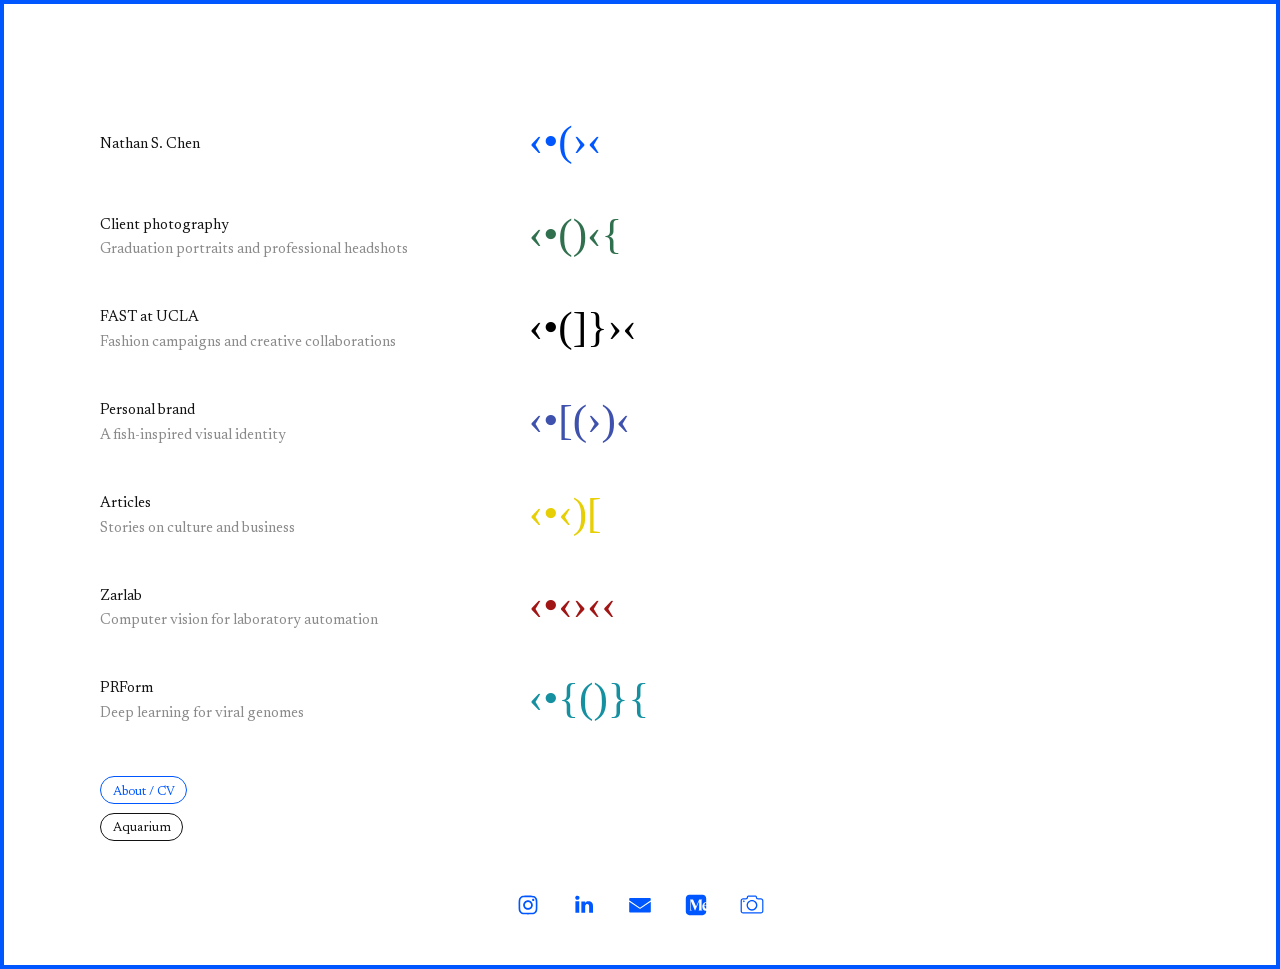
==== commit 281665f1: "Add Zarlab and PRForm showcases and refine fish animations" ====
--- a/index.html
+++ b/index.html
@@ -1,6 +1,6 @@
 <!DOCTYPE HTML><html lang="en"><head>
 <title>Nathan Chen</title>
-<link href="assets/css/home-alt.css?v=20261126-10" rel="stylesheet" type="text/css" />
+<link href="assets/css/home-alt.css?v=20261126-21" rel="stylesheet" type="text/css" />
 <meta charset="utf-8" /><meta name="viewport" content="width=device-width,initial-scale=1" /><meta name="color-scheme" content="light only" /><meta name="description" content="Nathan Chen" /><meta property="og:site_name" content="Nathan Chen" /><meta property="og:title" content="Nathan Chen" /><meta property="og:type" content="website" /><meta property="og:description" content="Nathan Chen" /><meta property="og:image" content="https://nathanschen.github.io/assets/images/card.jpg" /><meta property="og:url" content="https://nathanschen.github.io/" /><link rel="canonical" href="https://nathanschen.github.io/" /><meta property="og:image:type" content="image/jpeg" /><meta property="og:image:width" content="1280" /><meta property="og:image:height" content="800" /><meta property="twitter:card" content="summary_large_image" /><link href="assets/css/fonts.css" rel="stylesheet" type="text/css" /><style>html,body,div,span,applet,object,iframe,h1,h2,h3,h4,h5,h6,p,blockquote,pre,a,abbr,acronym,address,big,cite,code,del,dfn,em,img,ins,kbd,q,s,samp,small,strike,strong,sub,sup,tt,var,b,u,i,center,dl,dt,dd,ol,ul,li,fieldset,form,label,legend,table,caption,tbody,tfoot,thead,tr,th,td,article,aside,canvas,details,embed,figure,figcaption,footer,header,hgroup,menu,nav,output,ruby,section,summary,time,mark,audio,video{margin:0;padding:0;border:0;font-size:100%;font:inherit;vertical-align:baseline;}article,aside,details,figcaption,figure,footer,header,hgroup,menu,nav,section{display:block;}body{line-height:1;}ol,ul{list-style:none;}blockquote,q{quotes:none;}blockquote::before,blockquote::after,q::before,q::after{content:'';content:none;}table{border-collapse:collapse;border-spacing:0;}body{-webkit-text-size-adjust:none}mark{background-color:transparent;color:inherit}input::-moz-focus-inner{border:0;padding:0}input[type="text"],input[type="email"],select,textarea{-moz-appearance:none;-webkit-appearance:none;-ms-appearance:none;appearance:none}*, *::before, *::after {box-sizing: border-box;}@keyframes loading-spinner {0% {transform: rotate(0deg);}100% {transform: rotate(360deg);}}.deferred::before {content: '';display: block;width: 4rem;height: 4rem;position: absolute;top: 50%;left: 50%;margin: -2rem 0 0 -2rem;animation: loading-spinner 1s infinite linear;transition: opacity 0.25s ease;transition-delay: 0.5s;opacity: 0;z-index: -1;background-image: url('[data-uri]');background-position: center;background-repeat: no-repeat;background-size: 3rem;}.deferred.loading::before {opacity: 0.35;z-index: 0;}body {line-height: 1.0;min-height: var(--viewport-height);min-width: 320px;overflow-x: hidden;word-wrap: break-word;background-color: #0057FF;}body::after {background-color: #2B3240;content: '';display: block;pointer-events: none;position: fixed;transform: scale(1);z-index: 1;height: 100%;left: 0;opacity: 0;top: 0;transition: opacity 1.25s ease-in-out 0s, visibility 1.25s 0s;visibility: hidden;width: 100%;}body.is-loading::after {opacity: 1;visibility: visible;}:root {--background-height: 100vh;--site-language-alignment: left;--site-language-direction: ltr;--site-language-flex-alignment: flex-start;--site-language-indent-left: 1;--site-language-indent-right: 0;--site-language-margin-left: 0;--site-language-margin-right: auto;--viewport-height: 100vh;}html {font-size: 16pt;}u {text-decoration: underline;}strong {color: inherit;font-weight: bolder;}em {font-style: italic;}code {background-color: rgba(144,144,144,0.25);border-radius: 0.25em;font-family: 'Lucida Console', 'Courier New', monospace;font-size: 0.9em;font-weight: normal;letter-spacing: 0;margin: 0 0.25em;padding: 0.25em 0.5em;text-indent: 0;}mark {background-color: rgba(144,144,144,0.25);}spoiler-text {-webkit-text-stroke: 0;background-color: rgba(32,32,32,0.75);text-shadow: none;text-stroke: 0;color: transparent;cursor: pointer;transition: color 0.1s ease-in-out;}spoiler-text.active {color: #FFFFFF;cursor: text;}s {text-decoration: line-through;}sub {font-size: smaller;vertical-align: sub;}sup {font-size: smaller;vertical-align: super;}a {color: inherit;text-decoration: underline;transition: color 0.25s ease;}a[onclick]:not([href]) {cursor: pointer;}unloaded-script {display: none;}.site-wrapper {-webkit-overflow-scrolling: touch;align-items: center;display: flex;flex-direction: column;justify-content: center;min-height: var(--viewport-height);overflow: hidden;position: relative;z-index: 2;padding: 0.25rem 0.25rem 0.25rem 0.25rem;}.site-main {--alignment: left;--flex-alignment: flex-start;--indent-left: 1;--indent-right: 0;--margin-left: 0;--margin-right: auto;--border-radius-tl: 0;--border-radius-tr: 0;--border-radius-br: 0;--border-radius-bl: 0;align-items: center;display: flex;flex-grow: 0;flex-shrink: 0;justify-content: center;max-width: 100%;position: relative;text-align: var(--alignment);z-index: 1;background-color: #FFFFFF;}.site-main > .inner {--padding-horizontal: 6rem;--padding-vertical: 3rem;--spacing: 1rem;--width: 100vw;border-radius: var(--border-radius-tl) var(--border-radius-tr) var(--border-radius-br) var(--border-radius-bl);max-width: 100%;position: relative;width: var(--width);z-index: 1;padding: var(--padding-vertical) var(--padding-horizontal);}.site-main > .inner > header {margin-bottom: var(--spacing);border-top-left-radius: inherit;border-top-right-radius: inherit;}.site-main > .inner > footer {margin-top: var(--spacing);border-bottom-left-radius: inherit;border-bottom-right-radius: inherit;}.site-main > .inner > * > * {margin-top: var(--spacing);margin-bottom: var(--spacing);}.site-main > .inner > * > :first-child {margin-top: 0 !important;}.site-main > .inner > * > :last-child {margin-bottom: 0 !important;}.site-main > .inner > .full {margin-left: calc(var(--padding-horizontal) * -1);max-width: calc(100% + calc(var(--padding-horizontal) * 2) + 0.4725px);width: calc(100% + calc(var(--padding-horizontal) * 2) + 0.4725px);}.site-main > .inner > .full:first-child {border-top-left-radius: inherit;border-top-right-radius: inherit;margin-top: calc(var(--padding-vertical) * -1) !important;}.site-main > .inner > .full:last-child {border-bottom-left-radius: inherit;border-bottom-right-radius: inherit;margin-bottom: calc(var(--padding-vertical) * -1) !important;}.site-main > .inner > .full.screen {border-radius: 0 !important;max-width: 100vw;position: relative;width: 100vw;left: 50%;margin-left: -50vw;right: auto;}.site-main > .inner > * > .full {margin-left: calc(-6rem);max-width: calc(100% + 12rem + 0.4725px);width: calc(100% + 12rem + 0.4725px);}.site-main > .inner > * > .full.screen {border-radius: 0 !important;max-width: 100vw;position: relative;width: 100vw;left: 50%;margin-left: -50vw;right: auto;}.site-main > .inner > header > .full:first-child {border-top-left-radius: inherit;border-top-right-radius: inherit;margin-top: -3rem !important;}.site-main > .inner > footer > .full:last-child {margin-bottom: -3rem !important;border-bottom-left-radius: inherit;border-bottom-right-radius: inherit;}.site-main > .inner > header, .site-main > .inner > footer {transition: opacity 0.375s ease-in-out 0.5625s,filter 0.75s ease-in-out 0.5625s,visibility 0.375s linear 0.5625s;}.site-main > .inner > header.hidden, .site-main > .inner > footer.hidden {filter: blur(0.15);opacity: 0;transition: opacity 0.375s ease-in-out,visibility 0.375s;visibility: hidden;}.site-main > .inner > section {transition: opacity 0.75s ease-in-out 0.375s,filter 0.75s ease-in-out 0.375s,min-height 0.375s ease-in-out,max-height 0.375s ease-in-out;}.site-main > .inner > section.inactive {filter: blur(0.15rem);opacity: 0;transition: opacity 0.375s ease-in-out,filter 0.375s ease-in-out;}body.is-instant .site-main, body.is-instant .site-main > .inner > *,body.is-instant .site-main > .inner > section > * {transition: none !important;}body.is-instant::after {display: none !important;transition: none !important;}.text-component {direction: var(--site-language-direction);position: relative;}.text-component span.p {display: block;position: relative;}.text-component span[style], .text-component strong, .text-component a, .text-component code, .text-component mark, .text-component spoiler-text {-webkit-text-fill-color: currentcolor;}.text-component.instance-46 {text-align: left;color: #0057FF;font-family: 'Times New Roman', serif;font-size: 1.5em;line-height: 1.75;font-weight: 400;}.text-component.instance-46 a:hover {color: #3DA2FF;}.text-component.instance-46 a {text-decoration: none;}.text-component.instance-46 span.p:nth-child(n + 2) {margin-top: 1rem;}.text-component.instance-60:not(:first-child) {margin-top: 0rem !important;}.text-component.instance-60:not(:last-child) {margin-bottom: 0rem !important;}.text-component.instance-60 {text-align: center;color: #A11515;font-family: 'Times New Roman', serif;font-size: 3em;line-height: 1;font-weight: 400;}.text-component.instance-60 a:hover {color: #D97E7E;}.text-component.instance-60 a {text-decoration: none;}.text-component.instance-60 span.p:nth-child(n + 2) {margin-top: 1rem;}.text-component.instance-28:not(:first-child) {margin-top: 0rem !important;}.text-component.instance-28:not(:last-child) {margin-bottom: 0rem !important;}.text-component.instance-28 {text-align: center;color: #A11515;font-family: 'Times New Roman', serif;font-size: 0.625em;line-height: 1.75;font-weight: 400;}.text-component.instance-28 a:hover {color: #D97E7E;}.text-component.instance-28 a {text-decoration: none;}.text-component.instance-28 span.p:nth-child(n + 2) {margin-top: 1rem;}.text-component.instance-61:not(:first-child) {margin-top: 0rem !important;}.text-component.instance-61:not(:last-child) {margin-bottom: 0rem !important;}.text-component.instance-61 {text-align: right;color: #1590A1;font-family: 'Times New Roman', serif;font-size: 4em;line-height: 1.75;font-weight: 400;}.text-component.instance-61 a:hover {color: #78B9C2;}.text-component.instance-61 a {text-decoration: none;}.text-component.instance-61 span.p:nth-child(n + 2) {margin-top: 1rem;}.text-component.instance-25:not(:first-child) {margin-top: 0rem !important;}.text-component.instance-25:not(:last-child) {margin-bottom: 0rem !important;}.text-component.instance-25 {text-align: right;color: #1590A1;font-family: 'Times New Roman', serif;font-size: 0.625em;line-height: 1.75;font-weight: 400;}.text-component.instance-25 a:hover {color: #78B9C2;}.text-component.instance-25 a {text-decoration: none;}.text-component.instance-25 span.p:nth-child(n + 2) {margin-top: 1rem;}.text-component.instance-62:not(:first-child) {margin-top: 0rem !important;}.text-component.instance-62:not(:last-child) {margin-bottom: 0rem !important;}.text-component.instance-62 {text-align: left;color: #E6CF05;font-family: 'Times New Roman', serif;padding-left: 1.125rem;padding-right: 0;font-size: 3.25em;line-height: 1;font-weight: 400;}.text-component.instance-62 a:hover {color: #E3DC9A;}.text-component.instance-62 a {text-decoration: none;}.text-component.instance-62 span.p:nth-child(n + 2) {margin-top: 1rem;}.text-component.instance-27:not(:first-child) {margin-top: 0rem !important;}.text-component.instance-27:not(:last-child) {margin-bottom: 0rem !important;}.text-component.instance-27 {text-align: left;color: #E6CF05;font-family: 'Times New Roman', serif;padding-left: 1.125rem;padding-right: 0;font-size: 0.625em;line-height: 2.5;font-weight: 400;}.text-component.instance-27 a:hover {color: #E3DC9A;}.text-component.instance-27 a {text-decoration: none;}.text-component.instance-27 span.p:nth-child(n + 2) {margin-top: 1rem;}.text-component.instance-5 {text-align: right;color: #0057FF;font-family: 'Times New Roman', serif;font-size: 1em;line-height: 1.75;font-weight: 400;}.text-component.instance-5 a:hover {color: #3DA2FF;}.text-component.instance-5 a {text-decoration: none;}.text-component.instance-5 span.p:nth-child(n + 2) {margin-top: 1rem;}.text-component.instance-1:not(:first-child) {margin-top: 0rem !important;}.text-component.instance-1:not(:last-child) {margin-bottom: 0rem !important;}.text-component.instance-1 {text-align: right;color: #000000;font-family: 'Times New Roman', serif;font-size: 4.25em;line-height: 1.25;font-weight: 400;}.text-component.instance-1 a {color: #30704E;text-decoration: none;}.text-component.instance-1 a:hover {color: #89AD9A;}.text-component.instance-1 span.p:nth-child(n + 2) {margin-top: 1rem;}.text-component.instance-35:not(:first-child) {margin-top: 0rem !important;}.text-component.instance-35:not(:last-child) {margin-bottom: 0rem !important;}.text-component.instance-35 {text-align: right;color: #30704E;font-family: 'Times New Roman', serif;font-size: 0.625em;line-height: 1.75;font-weight: 400;}.text-component.instance-35 a:hover {color: #89AD9A;}.text-component.instance-35 a {text-decoration: none;}.text-component.instance-35 span.p:nth-child(n + 2) {margin-top: 1rem;}.text-component.instance-38:not(:first-child) {margin-top: 0rem !important;}.text-component.instance-38:not(:last-child) {margin-bottom: 0rem !important;}.text-component.instance-38 {text-align: left;color: #000000;font-family: 'Times New Roman', serif;font-size: 6.5em;line-height: 1.375;font-weight: 400;}.text-component.instance-38 a:hover {color: #B8B8B8;}.text-component.instance-38 a {text-decoration: none;}.text-component.instance-38 span.p:nth-child(n + 2) {margin-top: 1rem;}.text-component.instance-36:not(:first-child) {margin-top: 0rem !important;}.text-component.instance-36:not(:last-child) {margin-bottom: 0rem !important;}.text-component.instance-36 {text-align: left;color: #000000;font-family: 'Times New Roman', serif;font-size: 0.625em;line-height: 1.75;font-weight: 400;}.text-component.instance-36 a:hover {color: #B8B8B8;}.text-component.instance-36 a {text-decoration: none;}.text-component.instance-36 span.p:nth-child(n + 2) {margin-top: 1rem;}.text-component.instance-45:not(:first-child) {margin-top: 0rem !important;}.text-component.instance-45:not(:last-child) {margin-bottom: 0rem !important;}.text-component.instance-45 {text-align: center;color: #3E51AD;font-family: 'Times New Roman', serif;padding-left: 1.125rem;padding-right: 1.125rem;font-size: 2.5em;line-height: 1;font-weight: 400;}.text-component.instance-45 a:hover {color: #808DCF;}.text-component.instance-45 a {text-decoration: none;}.text-component.instance-45 span.p:nth-child(n + 2) {margin-top: 1rem;}.text-component.instance-29:not(:first-child) {margin-top: 0rem !important;}.text-component.instance-29:not(:last-child) {margin-bottom: 0rem !important;}.text-component.instance-29 {text-align: center;color: #3E51AD;font-family: 'Times New Roman', serif;padding-left: 1.125rem;padding-right: 1.125rem;font-size: 0.625em;line-height: 2.5;font-weight: 400;}.text-component.instance-29 a:hover {color: #808DCF;}.text-component.instance-29 a {text-decoration: none;}.text-component.instance-29 span.p:nth-child(n + 2) {margin-top: 1rem;}.text-component.instance-34:not(:first-child) {margin-top: 2.5rem !important;}.text-component.instance-34:not(:last-child) {margin-bottom: 2.5rem !important;}.text-component.instance-34 {text-align: center;color: #000000;font-family: 'Averia Serif Libre', serif;font-size: 1em;line-height: 1.25;font-weight: 400;}.text-component.instance-34 a {text-decoration: underline;}.text-component.instance-34 a:hover {text-decoration: none;}.text-component.instance-34 span.p:nth-child(n + 2) {margin-top: 1rem;}.text-component.instance-3 {text-align: center;color: #000000;font-family: 'Averia Serif Libre', serif;font-size: 1.5em;line-height: 1.75;font-weight: 400;}.text-component.instance-3 a:hover {color: #FF828A;}.text-component.instance-3 a {text-decoration: underline;}.text-component.instance-3 span.p:nth-child(n + 2) {margin-top: 1rem;}.text-component.instance-41:not(:first-child) {margin-top: 2rem !important;}.text-component.instance-41:not(:last-child) {margin-bottom: 2rem !important;}.text-component.instance-41 {text-align: left;color: #0057FF;font-family: 'Mona Sans', sans-serif;font-size: 0.875em;line-height: 1.125;font-weight: 400;}.text-component.instance-41 a {text-decoration: underline;}.text-component.instance-41 a:hover {text-decoration: none;}.text-component.instance-41 span.p:nth-child(n + 2) {margin-top: 0.5rem;}.text-component.instance-65 {text-align: left;color: #000000;font-family: 'Newsreader', serif;font-size: 2.5em;line-height: 1.25;font-weight: 300;}.text-component.instance-65 a {text-decoration: underline;}.text-component.instance-65 a:hover {text-decoration: none;}.text-component.instance-65 span.p:nth-child(n + 2) {margin-top: 1rem;}.text-component.instance-30:not(:first-child) {margin-top: 2.25rem !important;}.text-component.instance-30:not(:last-child) {margin-bottom: 2.25rem !important;}.text-component.instance-30 {text-align: left;color: #000000;font-family: 'Newsreader', serif;font-size: 2.5em;line-height: 1.25;font-weight: 300;}.text-component.instance-30 a {text-decoration: underline;}.text-component.instance-30 a:hover {text-decoration: none;}.text-component.instance-30 span.p:nth-child(n + 2) {margin-top: 1rem;}.text-component.instance-32:not(:first-child) {margin-top: 1rem !important;}.text-component.instance-32:not(:last-child) {margin-bottom: 1rem !important;}.text-component.instance-32 {text-align: left;color: #0057FF;font-family: 'Mona Sans', sans-serif;font-size: 0.875em;line-height: 1.125;font-weight: 800;}.text-component.instance-32 a {text-decoration: underline;}.text-component.instance-32 a:hover {text-decoration: none;}.text-component.instance-32 span.p:nth-child(n + 2) {margin-top: 0.5rem;}.text-component.instance-31:not(:first-child) {margin-top: 0.5rem !important;}.text-component.instance-31:not(:last-child) {margin-bottom: 0.5rem !important;}.text-component.instance-31 {text-align: left;color: #000000;font-family: 'Mona Sans', sans-serif;font-size: 0.875em;line-height: 1.125;font-weight: 400;}.text-component.instance-31 a {text-decoration: underline;}.text-component.instance-31 a:hover {text-decoration: none;}.text-component.instance-31 span.p:nth-child(n + 2) {margin-top: 0.5rem;}.text-component.instance-23:not(:first-child) {margin-top: 1rem !important;}.text-component.instance-23:not(:last-child) {margin-bottom: 1rem !important;}.text-component.instance-23 {text-align: left;color: #0057FF;font-family: 'Mona Sans', sans-serif;font-size: 0.875em;line-height: 1.125;font-weight: 600;}.text-component.instance-23 a {text-decoration: underline;}.text-component.instance-23 a:hover {text-decoration: none;}.text-component.instance-23 span.p:nth-child(n + 2) {margin-top: 0.5rem;}.text-component.instance-40:not(:first-child) {margin-top: 0.5rem !important;}.text-component.instance-40:not(:last-child) {margin-bottom: 0.5rem !important;}.text-component.instance-40 {text-align: left;color: #000000;font-family: 'Mona Sans', sans-serif;font-size: 0.875em;line-height: 1.125;font-weight: 400;}.text-component.instance-40 a {text-decoration: underline;}.text-component.instance-40 a:hover {text-decoration: none;}.text-component.instance-40 span.p:nth-child(n + 2) {margin-top: 0.5rem;}.text-component.instance-64:not(:first-child) {margin-top: 1rem !important;}.text-component.instance-64:not(:last-child) {margin-bottom: 1rem !important;}.text-component.instance-64 {text-align: left;color: #0057FF;font-family: 'Mona Sans', sans-serif;font-size: 0.875em;line-height: 1.125;font-weight: 400;}.text-component.instance-64 a {text-decoration: underline;}.text-component.instance-64 a:hover {text-decoration: none;}.text-component.instance-64 span.p:nth-child(n + 2) {margin-top: 0.5rem;}.text-component.instance-12:not(:first-child) {margin-top: 0.5rem !important;}.text-component.instance-12:not(:last-child) {margin-bottom: 0.5rem !important;}.text-component.instance-12 {text-align: left;color: #000000;font-family: 'Mona Sans', sans-serif;font-size: 0.875em;line-height: 1.125;font-weight: 400;}.text-component.instance-12 a {text-decoration: underline;}.text-component.instance-12 a:hover {text-decoration: none;}.text-component.instance-12 span.p:nth-child(n + 2) {margin-top: 0.5rem;}.text-component.instance-4:not(:first-child) {margin-top: 2.875rem !important;}.text-component.instance-4:not(:last-child) {margin-bottom: 2.875rem !important;}.text-component.instance-4 {text-align: center;color: #000000;font-family: 'Averia Serif Libre', serif;letter-spacing: 0.05rem;width: calc(100% + 0.05rem);font-size: 2.125em;line-height: 1.375;font-weight: 400;}.text-component.instance-4 a {text-decoration: underline;}.text-component.instance-4 a:hover {text-decoration: none;}.text-component.instance-4 span.p:nth-child(n + 2) {margin-top: 1rem;}.text-component.instance-17:not(:first-child) {margin-top: 4rem !important;}.text-component.instance-17:not(:last-child) {margin-bottom: 4rem !important;}.text-component.instance-17 {text-align: center;color: #000000;font-family: 'Averia Serif Libre', serif;letter-spacing: 0.05rem;width: calc(100% + 0.05rem);font-size: 1em;line-height: 1.375;font-weight: 300;}.text-component.instance-17 a {text-decoration: underline;}.text-component.instance-17 a:hover {text-decoration: none;}.text-component.instance-17 span.p:nth-child(n + 2) {margin-top: 1rem;}.text-component.instance-24:not(:first-child) {margin-top: 0.25rem !important;}.text-component.instance-24:not(:last-child) {margin-bottom: 0.25rem !important;}.text-component.instance-24 {text-align: center;color: #000000;font-family: 'Averia Serif Libre', serif;letter-spacing: 0.05rem;width: calc(100% + 0.05rem);font-size: 1em;line-height: 1.375;font-weight: 300;}.text-component.instance-24 a {text-decoration: underline;}.text-component.instance-24 a:hover {text-decoration: none;}.text-component.instance-24 span.p:nth-child(n + 2) {margin-top: 1rem;}.text-component.instance-16 {text-align: center;color: #000000;font-family: 'Averia Serif Libre', serif;letter-spacing: 0.05rem;width: calc(100% + 0.05rem);font-size: 2.5em;line-height: 1.375;font-weight: 700;}.text-component.instance-16 a {text-decoration: underline;}.text-component.instance-16 a:hover {text-decoration: none;}.text-component.instance-16 span.p:nth-child(n + 2) {margin-top: 1rem;}.text-component.instance-22:not(:first-child) {margin-top: 0.25rem !important;}.text-component.instance-22:not(:last-child) {margin-bottom: 0.25rem !important;}.text-component.instance-22 {text-align: center;color: #000000;font-family: 'Averia Serif Libre', serif;letter-spacing: 0.05rem;width: calc(100% + 0.05rem);font-size: 1em;line-height: 1.375;font-weight: 300;}.text-component.instance-22 a {text-decoration: underline;}.text-component.instance-22 a:hover {text-decoration: none;}.text-component.instance-22 span.p:nth-child(n + 2) {margin-top: 1rem;}.text-component.instance-6:not(:first-child) {margin-top: 3rem !important;}.text-component.instance-6:not(:last-child) {margin-bottom: 3rem !important;}.text-component.instance-6 {text-align: center;color: #000000;font-family: 'Averia Serif Libre', serif;letter-spacing: 0.05rem;width: calc(100% + 0.05rem);font-size: 1.375em;line-height: 1.375;font-weight: 400;}.text-component.instance-6 a {text-decoration: underline;}.text-component.instance-6 a:hover {text-decoration: none;}.text-component.instance-6 span.p:nth-child(n + 2) {margin-top: 1rem;}.text-component.instance-37:not(:first-child) {margin-top: 3rem !important;}.text-component.instance-37:not(:last-child) {margin-bottom: 3rem !important;}.text-component.instance-37 {text-align: center;color: #000000;font-family: 'Averia Serif Libre', serif;letter-spacing: 0.05rem;width: calc(100% + 0.05rem);font-size: 1em;line-height: 1.375;font-weight: 400;}.text-component.instance-37 a {text-decoration: underline;}.text-component.instance-37 a:hover {text-decoration: none;}.text-component.instance-37 span.p:nth-child(n + 2) {margin-top: 1rem;}.text-component.instance-18:not(:first-child) {margin-top: 3rem !important;}.text-component.instance-18:not(:last-child) {margin-bottom: 3rem !important;}.text-component.instance-18 {text-align: center;color: #000000;font-family: 'Averia Serif Libre', serif;letter-spacing: 0.05rem;width: calc(100% + 0.05rem);font-size: 1.375em;line-height: 1.375;font-weight: 400;}.text-component.instance-18 a {text-decoration: underline;}.text-component.instance-18 a:hover {text-decoration: none;}.text-component.instance-18 span.p:nth-child(n + 2) {margin-top: 1rem;}.text-component.instance-2:not(:first-child) {margin-top: 3rem !important;}.text-component.instance-2:not(:last-child) {margin-bottom: 3rem !important;}.text-component.instance-2 {text-align: center;color: #000000;font-family: 'Averia Serif Libre', serif;letter-spacing: 0.05rem;width: calc(100% + 0.05rem);font-size: 1em;line-height: 1.375;font-weight: 400;}.text-component.instance-2 a {text-decoration: underline;}.text-component.instance-2 a:hover {text-decoration: none;}.text-component.instance-2 span.p:nth-child(n + 2) {margin-top: 1rem;}.text-component.instance-19:not(:first-child) {margin-top: 0rem !important;}.text-component.instance-19:not(:last-child) {margin-bottom: 0rem !important;}.text-component.instance-19 {text-align: center;color: #000000;font-family: 'Averia Serif Libre', serif;letter-spacing: 0.05rem;width: calc(100% + 0.05rem);font-size: 2.5em;line-height: 1.375;font-weight: 700;}.text-component.instance-19 a {text-decoration: underline;}.text-component.instance-19 a:hover {text-decoration: none;}.text-component.instance-19 span.p:nth-child(n + 2) {margin-top: 1rem;}.text-component.instance-44:not(:first-child) {margin-top: 0.25rem !important;}.text-component.instance-44:not(:last-child) {margin-bottom: 0.25rem !important;}.text-component.instance-44 {text-align: center;color: #000000;font-family: 'Averia Serif Libre', serif;letter-spacing: 0.05rem;width: calc(100% + 0.05rem);font-size: 1.25em;line-height: 1.375;font-weight: 300;}.text-component.instance-44 a {text-decoration: underline;}.text-component.instance-44 a:hover {text-decoration: none;}.text-component.instance-44 span.p:nth-child(n + 2) {margin-top: 1rem;}.text-component.instance-42:not(:first-child) {margin-top: 1rem !important;}.text-component.instance-42:not(:last-child) {margin-bottom: 1rem !important;}.text-component.instance-42 {text-align: left;color: #000000;font-family: 'Newsreader', serif;letter-spacing: 0.05rem;width: calc(100% + 0.05rem);font-size: 1em;line-height: 1.375;font-weight: 300;}.text-component.instance-42 a {text-decoration: underline;}.text-component.instance-42 a:hover {text-decoration: none;}.text-component.instance-42 span.p:nth-child(n + 2) {margin-top: 1rem;}.text-component.instance-33:not(:first-child) {margin-top: 0.25rem !important;}.text-component.instance-33:not(:last-child) {margin-bottom: 0.25rem !important;}.text-component.instance-33 {text-align: left;color: #000000;font-family: 'Averia Serif Libre', serif;letter-spacing: 0.05rem;width: calc(100% + 0.05rem);font-size: 0.75em;line-height: 1.375;font-weight: 300;}.text-component.instance-33 a {text-decoration: underline;}.text-component.instance-33 a:hover {text-decoration: none;}.text-component.instance-33 span.p:nth-child(n + 2) {margin-top: 1rem;}.text-component.instance-20:not(:first-child) {margin-top: 2rem !important;}.text-component.instance-20:not(:last-child) {margin-bottom: 2rem !important;}.text-component.instance-20 {text-align: left;color: #0057FF;font-family: 'Mona Sans', sans-serif;font-size: 0.875em;line-height: 1.125;font-weight: 400;}.text-component.instance-20 a {text-decoration: underline;}.text-component.instance-20 a:hover {text-decoration: none;}.text-component.instance-20 span.p:nth-child(n + 2) {margin-top: 0.5rem;}.text-component.instance-50:not(:first-child) {margin-top: 1rem !important;}.text-component.instance-50:not(:last-child) {margin-bottom: 1rem !important;}.text-component.instance-50 {text-align: left;color: #000000;font-family: 'Newsreader', serif;letter-spacing: 0.05rem;width: calc(100% + 0.05rem);font-size: 1em;line-height: 1.375;font-weight: 300;}.text-component.instance-50 a {text-decoration: underline;}.text-component.instance-50 a:hover {text-decoration: none;}.text-component.instance-50 span.p:nth-child(n + 2) {margin-top: 1rem;}.text-component.instance-39:not(:first-child) {margin-top: 5rem !important;}.text-component.instance-39:not(:last-child) {margin-bottom: 5rem !important;}.text-component.instance-39 {text-align: center;color: #000000;font-family: 'DM Sans', sans-serif;letter-spacing: 0.05rem;width: calc(100% + 0.05rem);font-size: 1.25em;line-height: 1.375;font-weight: 400;}.text-component.instance-39 a {text-decoration: underline;}.text-component.instance-39 a:hover {text-decoration: none;}.text-component.instance-39 span.p:nth-child(n + 2) {margin-top: 1rem;}.text-component.instance-11:not(:first-child) {margin-top: 3rem !important;}.text-component.instance-11:not(:last-child) {margin-bottom: 3rem !important;}.text-component.instance-11 {text-align: center;color: #000000;font-family: 'Averia Serif Libre', serif;letter-spacing: 0.05rem;width: calc(100% + 0.05rem);font-size: 2.5em;line-height: 1.375;font-weight: 700;}.text-component.instance-11 a {text-decoration: underline;}.text-component.instance-11 a:hover {text-decoration: none;}.text-component.instance-11 span.p:nth-child(n + 2) {margin-top: 1rem;}.text-component.instance-13:not(:first-child) {margin-top: 1rem !important;}.text-component.instance-13:not(:last-child) {margin-bottom: 1rem !important;}.text-component.instance-13 {text-align: left;color: #000000;font-family: 'Newsreader', serif;letter-spacing: 0.05rem;width: calc(100% + 0.05rem);font-size: 1.75em;line-height: 1.25;font-weight: 400;}.text-component.instance-13 a {text-decoration: underline;}.text-component.instance-13 a:hover {text-decoration: none;}.text-component.instance-13 span.p:nth-child(n + 2) {margin-top: 1rem;}.text-component.instance-9:not(:first-child) {margin-top: 0.5rem !important;}.text-component.instance-9:not(:last-child) {margin-bottom: 0.5rem !important;}.text-component.instance-9 {text-align: left;color: #000000;font-family: 'Newsreader', serif;letter-spacing: 0.05rem;width: calc(100% + 0.05rem);font-size: 1em;line-height: 1.375;font-weight: 400;}.text-component.instance-9 a {text-decoration: underline;}.text-component.instance-9 a:hover {text-decoration: none;}.text-component.instance-9 span.p:nth-child(n + 2) {margin-top: 1rem;}.text-component.instance-15:not(:first-child) {margin-top: 0.5rem !important;}.text-component.instance-15:not(:last-child) {margin-bottom: 0.5rem !important;}.text-component.instance-15 {text-align: left;color: #000000;font-family: 'Newsreader', serif;letter-spacing: 0.05rem;width: calc(100% + 0.05rem);font-size: 1em;line-height: 1.375;font-weight: 400;}.text-component.instance-15 a {text-decoration: underline;}.text-component.instance-15 a:hover {text-decoration: none;}.text-component.instance-15 span.p:nth-child(n + 2) {margin-top: 1rem;}.text-component.instance-7:not(:first-child) {margin-top: 0.5rem !important;}.text-component.instance-7:not(:last-child) {margin-bottom: 0.5rem !important;}.text-component.instance-7 {text-align: left;color: #000000;font-family: 'Newsreader', serif;letter-spacing: 0.05rem;width: calc(100% + 0.05rem);font-size: 1em;line-height: 1.375;font-weight: 400;}.text-component.instance-7 a {text-decoration: underline;}.text-component.instance-7 a:hover {text-decoration: none;}.text-component.instance-7 span.p:nth-child(n + 2) {margin-top: 1rem;}.text-component.instance-8:not(:first-child) {margin-top: 1rem !important;}.text-component.instance-8:not(:last-child) {margin-bottom: 1rem !important;}.text-component.instance-8 {text-align: left;color: #000000;font-family: 'Newsreader', serif;letter-spacing: 0.05rem;width: calc(100% + 0.05rem);font-size: 1.75em;line-height: 1.25;font-weight: 400;}.text-component.instance-8 a {text-decoration: underline;}.text-component.instance-8 a:hover {text-decoration: none;}.text-component.instance-8 span.p:nth-child(n + 2) {margin-top: 1rem;}.text-component.instance-14:not(:first-child) {margin-top: 0.5rem !important;}.text-component.instance-14:not(:last-child) {margin-bottom: 0.5rem !important;}.text-component.instance-14 {text-align: left;color: #000000;font-family: 'Newsreader', serif;letter-spacing: 0.05rem;width: calc(100% + 0.05rem);font-size: 1em;line-height: 1.375;font-weight: 400;}.text-component.instance-14 a {text-decoration: underline;}.text-component.instance-14 a:hover {text-decoration: none;}.text-component.instance-14 span.p:nth-child(n + 2) {margin-top: 1rem;}.text-component.instance-10:not(:first-child) {margin-top: 0.5rem !important;}.text-component.instance-10:not(:last-child) {margin-bottom: 0.5rem !important;}.text-component.instance-10 {text-align: left;color: #000000;font-family: 'Newsreader', serif;letter-spacing: 0.05rem;width: calc(100% + 0.05rem);font-size: 1em;line-height: 1.375;font-weight: 400;}.text-component.instance-10 a {text-decoration: underline;}.text-component.instance-10 a:hover {text-decoration: none;}.text-component.instance-10 span.p:nth-child(n + 2) {margin-top: 1rem;}.text-component.instance-53 {text-align: center;color: #0057FF;font-family: 'Times New Roman', serif;font-size: 7em;line-height: 1.75;font-weight: 400;}.text-component.instance-53 a:hover {color: #3DA2FF;}.text-component.instance-53 a {text-decoration: none;}.text-component.instance-53 span.p:nth-child(n + 2) {margin-top: 1rem;}.text-component.instance-43:not(:first-child) {margin-top: 1rem !important;}.text-component.instance-43:not(:last-child) {margin-bottom: 1rem !important;}.text-component.instance-43 {text-align: left;color: #000000;font-family: 'Newsreader', serif;letter-spacing: 0.05rem;width: calc(100% + 0.05rem);font-size: 1em;line-height: 1.375;font-weight: 300;}.text-component.instance-43 a {text-decoration: underline;}.text-component.instance-43 a:hover {text-decoration: none;}.text-component.instance-43 span.p:nth-child(n + 2) {margin-top: 1rem;}.text-component.instance-52:not(:first-child) {margin-top: 1rem !important;}.text-component.instance-52:not(:last-child) {margin-bottom: 1rem !important;}.text-component.instance-52 {text-align: left;color: #000000;font-family: 'Newsreader', serif;letter-spacing: 0.05rem;width: calc(100% + 0.05rem);font-size: 1em;line-height: 1.375;font-weight: 300;}.text-component.instance-52 a {text-decoration: underline;}.text-component.instance-52 a:hover {text-decoration: none;}.text-component.instance-52 span.p:nth-child(n + 2) {margin-top: 1rem;}.text-component.instance-54 {text-align: center;color: #0057FF;font-family: 'Times New Roman', serif;font-size: 7em;line-height: 1.75;font-weight: 400;}.text-component.instance-54 a:hover {color: #3DA2FF;}.text-component.instance-54 a {text-decoration: none;}.text-component.instance-54 span.p:nth-child(n + 2) {margin-top: 1rem;}.text-component.instance-57:not(:first-child) {margin-top: 1rem !important;}.text-component.instance-57:not(:last-child) {margin-bottom: 1rem !important;}.text-component.instance-57 {text-align: left;color: #000000;font-family: 'Newsreader', serif;letter-spacing: 0.05rem;width: calc(100% + 0.05rem);font-size: 1em;line-height: 1.375;font-weight: 300;}.text-component.instance-57 a {text-decoration: underline;}.text-component.instance-57 a:hover {text-decoration: none;}.text-component.instance-57 span.p:nth-child(n + 2) {margin-top: 1rem;}.text-component.instance-63 {text-align: center;color: #0057FF;font-family: 'Times New Roman', serif;font-size: 7em;line-height: 1.75;font-weight: 400;}.text-component.instance-63 a:hover {color: #3DA2FF;}.text-component.instance-63 a {text-decoration: none;}.text-component.instance-63 span.p:nth-child(n + 2) {margin-top: 1rem;}.text-component.instance-55:not(:first-child) {margin-top: 1rem !important;}.text-component.instance-55:not(:last-child) {margin-bottom: 1rem !important;}.text-component.instance-55 {text-align: left;color: #000000;font-family: 'Newsreader', serif;letter-spacing: 0.05rem;width: calc(100% + 0.05rem);font-size: 1em;line-height: 1.375;font-weight: 300;}.text-component.instance-55 a {text-decoration: underline;}.text-component.instance-55 a:hover {text-decoration: none;}.text-component.instance-55 span.p:nth-child(n + 2) {margin-top: 1rem;}.text-component.instance-59:not(:first-child) {margin-top: 1rem !important;}.text-component.instance-59:not(:last-child) {margin-bottom: 1rem !important;}.text-component.instance-59 {text-align: left;color: #000000;font-family: 'Newsreader', serif;letter-spacing: 0.05rem;width: calc(100% + 0.05rem);font-size: 1em;line-height: 1.375;font-weight: 400;}.text-component.instance-59 a {text-decoration: underline;}.text-component.instance-59 a:hover {text-decoration: none;}.text-component.instance-59 span.p:nth-child(n + 2) {margin-top: 1rem;}.text-component.instance-21 {text-align: center;color: #000000;font-family: 'Newsreader', serif;letter-spacing: 0.05rem;width: calc(100% + 0.05rem);font-size: 2.5em;line-height: 1.375;font-weight: 400;}.text-component.instance-21 a {text-decoration: underline;}.text-component.instance-21 a:hover {text-decoration: none;}.text-component.instance-21 span.p:nth-child(n + 2) {margin-top: 1rem;}.text-component.instance-51:not(:first-child) {margin-top: 1rem !important;}.text-component.instance-51:not(:last-child) {margin-bottom: 1rem !important;}.text-component.instance-51 {text-align: left;color: #000000;font-family: 'DM Sans', sans-serif;letter-spacing: 0.05rem;width: calc(100% + 0.05rem);font-size: 1em;line-height: 1.375;font-weight: 400;}.text-component.instance-51 a {text-decoration: underline;}.text-component.instance-51 a:hover {text-decoration: none;}.text-component.instance-51 span.p:nth-child(n + 2) {margin-top: 1rem;}.text-component.instance-49 {text-align: center;color: #000000;font-family: 'DM Sans', sans-serif;letter-spacing: 0.05rem;width: calc(100% + 0.05rem);font-size: 2.5em;line-height: 1.375;font-weight: 400;}.text-component.instance-49 a {text-decoration: underline;}.text-component.instance-49 a:hover {text-decoration: none;}.text-component.instance-49 span.p:nth-child(n + 2) {margin-top: 1rem;}.text-component.instance-58:not(:first-child) {margin-top: 1rem !important;}.text-component.instance-58:not(:last-child) {margin-bottom: 1rem !important;}.text-component.instance-58 {text-align: left;color: #000000;font-family: 'Averia Serif Libre', serif;letter-spacing: 0.05rem;width: calc(100% + 0.05rem);font-size: 1em;line-height: 1.375;font-weight: 700;}.text-component.instance-58 a {text-decoration: underline;}.text-component.instance-58 a:hover {text-decoration: none;}.text-component.instance-58 span.p:nth-child(n + 2) {margin-top: 1rem;}.text-component.instance-47 {text-align: center;color: #000000;font-family: 'Averia Serif Libre', serif;letter-spacing: 0.05rem;width: calc(100% + 0.05rem);font-size: 2.5em;line-height: 1.375;font-weight: 700;}.text-component.instance-47 a {text-decoration: underline;}.text-component.instance-47 a:hover {text-decoration: none;}.text-component.instance-47 span.p:nth-child(n + 2) {margin-top: 1rem;}.text-component.instance-56:not(:first-child) {margin-top: 1rem !important;}.text-component.instance-56:not(:last-child) {margin-bottom: 1rem !important;}.text-component.instance-56 {text-align: left;color: #000000;font-family: 'Times New Roman', serif;letter-spacing: 0.05rem;width: calc(100% + 0.05rem);font-size: 1em;line-height: 1.375;font-weight: 400;}.text-component.instance-56 a {text-decoration: underline;}.text-component.instance-56 a:hover {text-decoration: none;}.text-component.instance-56 span.p:nth-child(n + 2) {margin-top: 1rem;}.text-component.instance-48 {text-align: center;color: #000000;font-family: 'Times New Roman', serif;letter-spacing: 0.05rem;width: calc(100% + 0.05rem);font-size: 2.5em;line-height: 1.375;font-weight: 400;}.text-component.instance-48 a {text-decoration: underline;}.text-component.instance-48 a:hover {text-decoration: none;}.text-component.instance-48 span.p:nth-child(n + 2) {margin-top: 1rem;}.text-component.instance-26 {text-align: center;color: #0057FF;font-family: 'Times New Roman', serif;font-size: 1.25em;line-height: 2.5;font-weight: 400;}.text-component.instance-26 a:hover {color: #3DA2FF;}.text-component.instance-26 a {text-decoration: none;}.text-component.instance-26 span.p:nth-child(n + 2) {margin-top: 1rem;}.container-component {position: relative;}.container-component > .wrapper {vertical-align: top;position: relative;max-width: 100%;border-radius: inherit;}.container-component > .wrapper > .inner {vertical-align: top;position: relative;max-width: 100%;border-radius: inherit;text-align: var(--alignment);}.container-component.full:first-child > .wrapper {border-top-left-radius: inherit;border-top-right-radius: inherit;}.container-component.full:last-child > .wrapper {border-bottom-left-radius: inherit;border-bottom-right-radius: inherit;}.container-component.full:first-child > .wrapper > .inner {border-top-left-radius: inherit;border-top-right-radius: inherit;}.container-component.full:last-child > .wrapper > .inner {border-bottom-left-radius: inherit;border-bottom-right-radius: inherit;}.container-component.instance-1 {display: flex;width: 100%;align-items: center;justify-content: center;background-color: transparent;}.container-component.instance-1 > .wrapper > .inner {--gutters: calc(var(--padding-horizontal) * 2);--padding-horizontal: 1.375rem;--padding-vertical: 0rem;padding: var(--padding-vertical) var(--padding-horizontal);}.container-component.instance-1 > .wrapper {max-width: var(--width);width: 100%;}.container-component.instance-1.default > .wrapper > .inner > * {margin-bottom: var(--spacing);margin-top: var(--spacing);}.container-component.instance-1.default > .wrapper > .inner > *:first-child {margin-top: 0 !important;}.container-component.instance-1.default > .wrapper > .inner > *:last-child {margin-bottom: 0 !important;}.container-component.instance-1.columns > .wrapper > .inner {flex-wrap: wrap;display: flex;align-items: center;}.container-component.instance-1.columns > .wrapper > .inner > * {flex-grow: 0;flex-shrink: 0;max-width: 100%;text-align: var(--alignment);padding: 0 0 0 var(--gutters);}.container-component.instance-1.columns > .wrapper > .inner > * > * {margin-bottom: var(--spacing);margin-top: var(--spacing);}.container-component.instance-1.columns > .wrapper > .inner > * > *:first-child {margin-top: 0 !important;}.container-component.instance-1.columns > .wrapper > .inner > * > *:last-child {margin-bottom: 0 !important;}.container-component.instance-1.columns > .wrapper > .inner > *:first-child {margin-left: calc(var(--gutters) * -1);}.container-component.instance-1.default > .wrapper > .inner > .full {margin-left: calc(var(--padding-horizontal) * -1);max-width: none !important;width: calc(100% + (var(--padding-horizontal) * 2) + 0.4725px);}.container-component.instance-1.default > .wrapper > .inner > .full:first-child {margin-top: calc(var(--padding-vertical) * -1) !important;border-top-left-radius: inherit;border-top-right-radius: inherit;}.container-component.instance-1.default > .wrapper > .inner > .full:last-child {margin-bottom: calc(var(--padding-vertical) * -1) !important;border-bottom-left-radius: inherit;border-bottom-right-radius: inherit;}.container-component.instance-1.columns > .wrapper > .inner > div > .full {margin-left: calc(var(--gutters) * -0.5);max-width: none !important;width: calc(100% + var(--gutters) + 0.4725px);}.container-component.instance-1.columns > .wrapper > .inner > div:first-child > .full {margin-left: calc(var(--padding-horizontal) * -1);width: calc(100% + var(--padding-horizontal) + calc(var(--gutters) * 0.5) + 0.4725px);}.container-component.instance-1.columns > .wrapper > .inner > div:last-child > .full {width: calc(100% + var(--padding-horizontal) + calc(var(--gutters) * 0.5) + 0.4725px);}.container-component.instance-1.columns > .wrapper > .inner > div > .full:first-child {margin-top: calc(var(--padding-vertical) * -1) !important;}.container-component.instance-1.columns > .wrapper > .inner > div > .full:last-child {margin-bottom: calc(var(--padding-vertical) * -1) !important;}.container-component.instance-1.columns > .wrapper > .inner > .full {align-self: stretch;}.container-component.instance-1.columns > .wrapper > .inner > .full:first-child {border-bottom-left-radius: inherit;border-top-left-radius: inherit;}.container-component.instance-1.columns > .wrapper > .inner > .full:last-child {border-bottom-right-radius: inherit;border-top-right-radius: inherit;}.container-component.instance-1.columns > .wrapper > .inner > .full > .full:first-child:last-child {border-radius: inherit;height: calc(100% + (var(--padding-vertical) * 2));}.container-component.instance-1.columns > .wrapper > .inner > .full > .full:first-child:last-child > * {border-radius: inherit;height: 100%;position: absolute;width: 100%;}.container-component.instance-1 > .wrapper > .inner > :nth-child(1) {width: calc(50% + (var(--gutters) / 2));}.container-component.instance-1 > .wrapper > .inner > :nth-child(2) {width: calc(50% + (var(--gutters) / 2));}.container-component.instance-5 {display: flex;width: 100%;align-items: center;justify-content: center;background-color: transparent;}.container-component.instance-5 > .wrapper > .inner {--gutters: calc(var(--padding-horizontal) * 2);--padding-horizontal: 1.125rem;--padding-vertical: 0rem;padding: var(--padding-vertical) var(--padding-horizontal);}.container-component.instance-5 > .wrapper {max-width: var(--width);width: 100%;}.container-component.instance-5.default > .wrapper > .inner > * {margin-bottom: var(--spacing);margin-top: var(--spacing);}.container-component.instance-5.default > .wrapper > .inner > *:first-child {margin-top: 0 !important;}.container-component.instance-5.default > .wrapper > .inner > *:last-child {margin-bottom: 0 !important;}.container-component.instance-5.columns > .wrapper > .inner {flex-wrap: wrap;display: flex;align-items: flex-start;}.container-component.instance-5.columns > .wrapper > .inner > * {flex-grow: 0;flex-shrink: 0;max-width: 100%;text-align: var(--alignment);padding: 0 0 0 var(--gutters);}.container-component.instance-5.columns > .wrapper > .inner > * > * {margin-bottom: var(--spacing);margin-top: var(--spacing);}.container-component.instance-5.columns > .wrapper > .inner > * > *:first-child {margin-top: 0 !important;}.container-component.instance-5.columns > .wrapper > .inner > * > *:last-child {margin-bottom: 0 !important;}.container-component.instance-5.columns > .wrapper > .inner > *:first-child {margin-left: calc(var(--gutters) * -1);}.container-component.instance-5.default > .wrapper > .inner > .full {margin-left: calc(var(--padding-horizontal) * -1);max-width: none !important;width: calc(100% + (var(--padding-horizontal) * 2) + 0.4725px);}.container-component.instance-5.default > .wrapper > .inner > .full:first-child {margin-top: calc(var(--padding-vertical) * -1) !important;border-top-left-radius: inherit;border-top-right-radius: inherit;}.container-component.instance-5.default > .wrapper > .inner > .full:last-child {margin-bottom: calc(var(--padding-vertical) * -1) !important;border-bottom-left-radius: inherit;border-bottom-right-radius: inherit;}.container-component.instance-5.columns > .wrapper > .inner > div > .full {margin-left: calc(var(--gutters) * -0.5);max-width: none !important;width: calc(100% + var(--gutters) + 0.4725px);}.container-component.instance-5.columns > .wrapper > .inner > div:first-child > .full {margin-left: calc(var(--padding-horizontal) * -1);width: calc(100% + var(--padding-horizontal) + calc(var(--gutters) * 0.5) + 0.4725px);}.container-component.instance-5.columns > .wrapper > .inner > div:last-child > .full {width: calc(100% + var(--padding-horizontal) + calc(var(--gutters) * 0.5) + 0.4725px);}.container-component.instance-5.columns > .wrapper > .inner > div > .full:first-child {margin-top: calc(var(--padding-vertical) * -1) !important;}.container-component.instance-5.columns > .wrapper > .inner > div > .full:last-child {margin-bottom: calc(var(--padding-vertical) * -1) !important;}.container-component.instance-5.columns > .wrapper > .inner > div:first-child, .container-component.instance-5.columns > .wrapper > .inner > div:first-child > .full:first-child {border-top-left-radius: inherit;}.container-component.instance-5.columns > .wrapper > .inner > div:last-child, .container-component.instance-5.columns > .wrapper > .inner > div:last-child > .full:first-child {border-top-right-radius: inherit;}.container-component.instance-5.columns > .wrapper > .inner > .full {align-self: stretch;}.container-component.instance-5.columns > .wrapper > .inner > .full:first-child {border-bottom-left-radius: inherit;border-top-left-radius: inherit;}.container-component.instance-5.columns > .wrapper > .inner > .full:last-child {border-bottom-right-radius: inherit;border-top-right-radius: inherit;}.container-component.instance-5.columns > .wrapper > .inner > .full > .full:first-child:last-child {border-radius: inherit;height: calc(100% + (var(--padding-vertical) * 2));}.container-component.instance-5.columns > .wrapper > .inner > .full > .full:first-child:last-child > * {border-radius: inherit;height: 100%;position: absolute;width: 100%;}.container-component.instance-5 > .wrapper > .inner > :nth-child(1) {width: calc(33.33333% + (var(--gutters) / 3));}.container-component.instance-5 > .wrapper > .inner > :nth-child(2) {width: calc(33.33333% + (var(--gutters) / 3));}.container-component.instance-5 > .wrapper > .inner > :nth-child(3) {width: calc(33.33333% + (var(--gutters) / 3));--alignment: right;--flex-alignment: flex-end;--indent-left: 0;--indent-right: 1;--margin-left: auto;--margin-right: 0;}.container-component.instance-2 {display: flex;width: 100%;align-items: center;justify-content: center;background-color: transparent;}.container-component.instance-2 > .wrapper > .inner {--gutters: calc(var(--padding-horizontal) * 2);--padding-horizontal: 1.125rem;--padding-vertical: 0rem;padding: var(--padding-vertical) var(--padding-horizontal);}.container-component.instance-2 > .wrapper {max-width: var(--width);width: 100%;}.container-component.instance-2.default > .wrapper > .inner > * {margin-bottom: var(--spacing);margin-top: var(--spacing);}.container-component.instance-2.default > .wrapper > .inner > *:first-child {margin-top: 0 !important;}.container-component.instance-2.default > .wrapper > .inner > *:last-child {margin-bottom: 0 !important;}.container-component.instance-2.columns > .wrapper > .inner {flex-wrap: wrap;display: flex;align-items: flex-end;}.container-component.instance-2.columns > .wrapper > .inner > * {flex-grow: 0;flex-shrink: 0;max-width: 100%;text-align: var(--alignment);padding: 0 0 0 var(--gutters);}.container-component.instance-2.columns > .wrapper > .inner > * > * {margin-bottom: var(--spacing);margin-top: var(--spacing);}.container-component.instance-2.columns > .wrapper > .inner > * > *:first-child {margin-top: 0 !important;}.container-component.instance-2.columns > .wrapper > .inner > * > *:last-child {margin-bottom: 0 !important;}.container-component.instance-2.columns > .wrapper > .inner > *:first-child {margin-left: calc(var(--gutters) * -1);}.container-component.instance-2.default > .wrapper > .inner > .full {margin-left: calc(var(--padding-horizontal) * -1);max-width: none !important;width: calc(100% + (var(--padding-horizontal) * 2) + 0.4725px);}.container-component.instance-2.default > .wrapper > .inner > .full:first-child {margin-top: calc(var(--padding-vertical) * -1) !important;border-top-left-radius: inherit;border-top-right-radius: inherit;}.container-component.instance-2.default > .wrapper > .inner > .full:last-child {margin-bottom: calc(var(--padding-vertical) * -1) !important;border-bottom-left-radius: inherit;border-bottom-right-radius: inherit;}.container-component.instance-2.columns > .wrapper > .inner > div > .full {margin-left: calc(var(--gutters) * -0.5);max-width: none !important;width: calc(100% + var(--gutters) + 0.4725px);}.container-component.instance-2.columns > .wrapper > .inner > div:first-child > .full {margin-left: calc(var(--padding-horizontal) * -1);width: calc(100% + var(--padding-horizontal) + calc(var(--gutters) * 0.5) + 0.4725px);}.container-component.instance-2.columns > .wrapper > .inner > div:last-child > .full {width: calc(100% + var(--padding-horizontal) + calc(var(--gutters) * 0.5) + 0.4725px);}.container-component.instance-2.columns > .wrapper > .inner > div > .full:first-child {margin-top: calc(var(--padding-vertical) * -1) !important;}.container-component.instance-2.columns > .wrapper > .inner > div > .full:last-child {margin-bottom: calc(var(--padding-vertical) * -1) !important;}.container-component.instance-2.columns > .wrapper > .inner > div:first-child, .container-component.instance-2.columns > .wrapper > .inner > div:first-child > .full:last-child {border-bottom-left-radius: inherit;}.container-component.instance-2.columns > .wrapper > .inner > div:last-child, .container-component.instance-2.columns > .wrapper > .inner > div:last-child > .full:last-child {border-bottom-right-radius: inherit;}.container-component.instance-2.columns > .wrapper > .inner > .full {align-self: stretch;}.container-component.instance-2.columns > .wrapper > .inner > .full:first-child {border-bottom-left-radius: inherit;border-top-left-radius: inherit;}.container-component.instance-2.columns > .wrapper > .inner > .full:last-child {border-bottom-right-radius: inherit;border-top-right-radius: inherit;}.container-component.instance-2.columns > .wrapper > .inner > .full > .full:first-child:last-child {border-radius: inherit;height: calc(100% + (var(--padding-vertical) * 2));}.container-component.instance-2.columns > .wrapper > .inner > .full > .full:first-child:last-child > * {border-radius: inherit;height: 100%;position: absolute;width: 100%;}.container-component.instance-2 > .wrapper > .inner > :nth-child(1) {width: calc(25% + (var(--gutters) / 4));}.container-component.instance-2 > .wrapper > .inner > :nth-child(2) {width: calc(25% + (var(--gutters) / 4));}.container-component.instance-2 > .wrapper > .inner > :nth-child(3) {width: calc(25% + (var(--gutters) / 4));--alignment: right;--flex-alignment: flex-end;--indent-left: 0;--indent-right: 1;--margin-left: auto;--margin-right: 0;}.container-component.instance-2 > .wrapper > .inner > :nth-child(4) {width: calc(25% + (var(--gutters) / 4));}.container-component.instance-4 {display: flex;width: 100%;align-items: center;justify-content: center;background-color: transparent;}.container-component.instance-4 > .wrapper > .inner {--gutters: 5rem;--padding-horizontal: 0rem;--padding-vertical: 0rem;padding: var(--padding-vertical) var(--padding-horizontal);}.container-component.instance-4 > .wrapper {max-width: var(--width);width: 100%;}.container-component.instance-4.default > .wrapper > .inner > * {margin-bottom: var(--spacing);margin-top: var(--spacing);}.container-component.instance-4.default > .wrapper > .inner > *:first-child {margin-top: 0 !important;}.container-component.instance-4.default > .wrapper > .inner > *:last-child {margin-bottom: 0 !important;}.container-component.instance-4.columns > .wrapper > .inner {flex-wrap: wrap;display: flex;align-items: flex-start;}.container-component.instance-4.columns > .wrapper > .inner > * {flex-grow: 0;flex-shrink: 0;max-width: 100%;text-align: var(--alignment);padding: 0 0 0 var(--gutters);}.container-component.instance-4.columns > .wrapper > .inner > * > * {margin-bottom: var(--spacing);margin-top: var(--spacing);}.container-component.instance-4.columns > .wrapper > .inner > * > *:first-child {margin-top: 0 !important;}.container-component.instance-4.columns > .wrapper > .inner > * > *:last-child {margin-bottom: 0 !important;}.container-component.instance-4.columns > .wrapper > .inner > *:first-child {margin-left: calc(var(--gutters) * -1);}.container-component.instance-4.default > .wrapper > .inner > .full {margin-left: calc(var(--padding-horizontal) * -1);max-width: none !important;width: calc(100% + (var(--padding-horizontal) * 2) + 0.4725px);}.container-component.instance-4.default > .wrapper > .inner > .full:first-child {margin-top: calc(var(--padding-vertical) * -1) !important;border-top-left-radius: inherit;border-top-right-radius: inherit;}.container-component.instance-4.default > .wrapper > .inner > .full:last-child {margin-bottom: calc(var(--padding-vertical) * -1) !important;border-bottom-left-radius: inherit;border-bottom-right-radius: inherit;}.container-component.instance-4.columns > .wrapper > .inner > div > .full {margin-left: calc(var(--gutters) * -0.5);max-width: none !important;width: calc(100% + var(--gutters) + 0.4725px);}.container-component.instance-4.columns > .wrapper > .inner > div:first-child > .full {margin-left: calc(var(--padding-horizontal) * -1);width: calc(100% + var(--padding-horizontal) + calc(var(--gutters) * 0.5) + 0.4725px);}.container-component.instance-4.columns > .wrapper > .inner > div:last-child > .full {width: calc(100% + var(--padding-horizontal) + calc(var(--gutters) * 0.5) + 0.4725px);}.container-component.instance-4.columns > .wrapper > .inner > div > .full:first-child {margin-top: calc(var(--padding-vertical) * -1) !important;}.container-component.instance-4.columns > .wrapper > .inner > div > .full:last-child {margin-bottom: calc(var(--padding-vertical) * -1) !important;}.container-component.instance-4.columns > .wrapper > .inner > div:first-child, .container-component.instance-4.columns > .wrapper > .inner > div:first-child > .full:first-child {border-top-left-radius: inherit;}.container-component.instance-4.columns > .wrapper > .inner > div:last-child, .container-component.instance-4.columns > .wrapper > .inner > div:last-child > .full:first-child {border-top-right-radius: inherit;}.container-component.instance-4.columns > .wrapper > .inner > .full {align-self: stretch;}.container-component.instance-4.columns > .wrapper > .inner > .full:first-child {border-bottom-left-radius: inherit;border-top-left-radius: inherit;}.container-component.instance-4.columns > .wrapper > .inner > .full:last-child {border-bottom-right-radius: inherit;border-top-right-radius: inherit;}.container-component.instance-4.columns > .wrapper > .inner > .full > .full:first-child:last-child {border-radius: inherit;height: calc(100% + (var(--padding-vertical) * 2));}.container-component.instance-4.columns > .wrapper > .inner > .full > .full:first-child:last-child > * {border-radius: inherit;height: 100%;position: absolute;width: 100%;}.container-component.instance-4 > .wrapper > .inner > :nth-child(1) {width: calc(70% + (var(--gutters) / 2));}.container-component.instance-4 > .wrapper > .inner > :nth-child(2) {width: calc(30% + (var(--gutters) / 2));}.container-component.instance-6 {display: flex;width: 100%;align-items: center;justify-content: center;background-color: transparent;}.container-component.instance-6:not(:first-child) {margin-top: 3rem !important;}.container-component.instance-6:not(:last-child) {margin-bottom: 3rem !important;}.container-component.instance-6 > .wrapper > .inner {--gutters: 5rem;--padding-horizontal: 0rem;--padding-vertical: 0rem;padding: var(--padding-vertical) var(--padding-horizontal);}.container-component.instance-6 > .wrapper {max-width: var(--width);width: 100%;}.container-component.instance-6.default > .wrapper > .inner > * {margin-bottom: var(--spacing);margin-top: var(--spacing);}.container-component.instance-6.default > .wrapper > .inner > *:first-child {margin-top: 0 !important;}.container-component.instance-6.default > .wrapper > .inner > *:last-child {margin-bottom: 0 !important;}.container-component.instance-6.columns > .wrapper > .inner {flex-wrap: wrap;display: flex;align-items: center;}.container-component.instance-6.columns > .wrapper > .inner > * {flex-grow: 0;flex-shrink: 0;max-width: 100%;text-align: var(--alignment);padding: 0 0 0 var(--gutters);}.container-component.instance-6.columns > .wrapper > .inner > * > * {margin-bottom: var(--spacing);margin-top: var(--spacing);}.container-component.instance-6.columns > .wrapper > .inner > * > *:first-child {margin-top: 0 !important;}.container-component.instance-6.columns > .wrapper > .inner > * > *:last-child {margin-bottom: 0 !important;}.container-component.instance-6.columns > .wrapper > .inner > *:first-child {margin-left: calc(var(--gutters) * -1);}.container-component.instance-6.default > .wrapper > .inner > .full {margin-left: calc(var(--padding-horizontal) * -1);max-width: none !important;width: calc(100% + (var(--padding-horizontal) * 2) + 0.4725px);}.container-component.instance-6.default > .wrapper > .inner > .full:first-child {margin-top: calc(var(--padding-vertical) * -1) !important;border-top-left-radius: inherit;border-top-right-radius: inherit;}.container-component.instance-6.default > .wrapper > .inner > .full:last-child {margin-bottom: calc(var(--padding-vertical) * -1) !important;border-bottom-left-radius: inherit;border-bottom-right-radius: inherit;}.container-component.instance-6.columns > .wrapper > .inner > div > .full {margin-left: calc(var(--gutters) * -0.5);max-width: none !important;width: calc(100% + var(--gutters) + 0.4725px);}.container-component.instance-6.columns > .wrapper > .inner > div:first-child > .full {margin-left: calc(var(--padding-horizontal) * -1);width: calc(100% + var(--padding-horizontal) + calc(var(--gutters) * 0.5) + 0.4725px);}.container-component.instance-6.columns > .wrapper > .inner > div:last-child > .full {width: calc(100% + var(--padding-horizontal) + calc(var(--gutters) * 0.5) + 0.4725px);}.container-component.instance-6.columns > .wrapper > .inner > div > .full:first-child {margin-top: calc(var(--padding-vertical) * -1) !important;}.container-component.instance-6.columns > .wrapper > .inner > div > .full:last-child {margin-bottom: calc(var(--padding-vertical) * -1) !important;}.container-component.instance-6.columns > .wrapper > .inner > .full {align-self: stretch;}.container-component.instance-6.columns > .wrapper > .inner > .full:first-child {border-bottom-left-radius: inherit;border-top-left-radius: inherit;}.container-component.instance-6.columns > .wrapper > .inner > .full:last-child {border-bottom-right-radius: inherit;border-top-right-radius: inherit;}.container-component.instance-6.columns > .wrapper > .inner > .full > .full:first-child:last-child {border-radius: inherit;height: calc(100% + (var(--padding-vertical) * 2));}.container-component.instance-6.columns > .wrapper > .inner > .full > .full:first-child:last-child > * {border-radius: inherit;height: 100%;position: absolute;width: 100%;}.container-component.instance-6 > .wrapper > .inner > :nth-child(1) {width: calc(70% + (var(--gutters) / 2));}.container-component.instance-6 > .wrapper > .inner > :nth-child(2) {width: calc(30% + (var(--gutters) / 2));}.container-component.instance-7 {display: flex;width: 100%;align-items: center;justify-content: center;background-color: transparent;}.container-component.instance-7:not(:first-child) {margin-top: 3rem !important;}.container-component.instance-7:not(:last-child) {margin-bottom: 3rem !important;}.container-component.instance-7 > .wrapper > .inner {--gutters: 5rem;--padding-horizontal: 0rem;--padding-vertical: 0rem;padding: var(--padding-vertical) var(--padding-horizontal);}.container-component.instance-7 > .wrapper {max-width: var(--width);width: 100%;}.container-component.instance-7.default > .wrapper > .inner > * {margin-bottom: var(--spacing);margin-top: var(--spacing);}.container-component.instance-7.default > .wrapper > .inner > *:first-child {margin-top: 0 !important;}.container-component.instance-7.default > .wrapper > .inner > *:last-child {margin-bottom: 0 !important;}.container-component.instance-7.columns > .wrapper > .inner {flex-wrap: wrap;display: flex;align-items: center;}.container-component.instance-7.columns > .wrapper > .inner > * {flex-grow: 0;flex-shrink: 0;max-width: 100%;text-align: var(--alignment);padding: 0 0 0 var(--gutters);}.container-component.instance-7.columns > .wrapper > .inner > * > * {margin-bottom: var(--spacing);margin-top: var(--spacing);}.container-component.instance-7.columns > .wrapper > .inner > * > *:first-child {margin-top: 0 !important;}.container-component.instance-7.columns > .wrapper > .inner > * > *:last-child {margin-bottom: 0 !important;}.container-component.instance-7.columns > .wrapper > .inner > *:first-child {margin-left: calc(var(--gutters) * -1);}.container-component.instance-7.default > .wrapper > .inner > .full {margin-left: calc(var(--padding-horizontal) * -1);max-width: none !important;width: calc(100% + (var(--padding-horizontal) * 2) + 0.4725px);}.container-component.instance-7.default > .wrapper > .inner > .full:first-child {margin-top: calc(var(--padding-vertical) * -1) !important;border-top-left-radius: inherit;border-top-right-radius: inherit;}.container-component.instance-7.default > .wrapper > .inner > .full:last-child {margin-bottom: calc(var(--padding-vertical) * -1) !important;border-bottom-left-radius: inherit;border-bottom-right-radius: inherit;}.container-component.instance-7.columns > .wrapper > .inner > div > .full {margin-left: calc(var(--gutters) * -0.5);max-width: none !important;width: calc(100% + var(--gutters) + 0.4725px);}.container-component.instance-7.columns > .wrapper > .inner > div:first-child > .full {margin-left: calc(var(--padding-horizontal) * -1);width: calc(100% + var(--padding-horizontal) + calc(var(--gutters) * 0.5) + 0.4725px);}.container-component.instance-7.columns > .wrapper > .inner > div:last-child > .full {width: calc(100% + var(--padding-horizontal) + calc(var(--gutters) * 0.5) + 0.4725px);}.container-component.instance-7.columns > .wrapper > .inner > div > .full:first-child {margin-top: calc(var(--padding-vertical) * -1) !important;}.container-component.instance-7.columns > .wrapper > .inner > div > .full:last-child {margin-bottom: calc(var(--padding-vertical) * -1) !important;}.container-component.instance-7.columns > .wrapper > .inner > .full {align-self: stretch;}.container-component.instance-7.columns > .wrapper > .inner > .full:first-child {border-bottom-left-radius: inherit;border-top-left-radius: inherit;}.container-component.instance-7.columns > .wrapper > .inner > .full:last-child {border-bottom-right-radius: inherit;border-top-right-radius: inherit;}.container-component.instance-7.columns > .wrapper > .inner > .full > .full:first-child:last-child {border-radius: inherit;height: calc(100% + (var(--padding-vertical) * 2));}.container-component.instance-7.columns > .wrapper > .inner > .full > .full:first-child:last-child > * {border-radius: inherit;height: 100%;position: absolute;width: 100%;}.container-component.instance-7 > .wrapper > .inner > :nth-child(1) {width: calc(30% + (var(--gutters) / 2));}.container-component.instance-7 > .wrapper > .inner > :nth-child(2) {width: calc(70% + (var(--gutters) / 2));}.container-component.instance-8 {display: flex;width: 100%;align-items: center;justify-content: center;background-color: transparent;}.container-component.instance-8:not(:first-child) {margin-top: 3rem !important;}.container-component.instance-8:not(:last-child) {margin-bottom: 3rem !important;}.container-component.instance-8 > .wrapper > .inner {--gutters: 5rem;--padding-horizontal: 0rem;--padding-vertical: 0rem;padding: var(--padding-vertical) var(--padding-horizontal);}.container-component.instance-8 > .wrapper {max-width: var(--width);width: 100%;}.container-component.instance-8.default > .wrapper > .inner > * {margin-bottom: var(--spacing);margin-top: var(--spacing);}.container-component.instance-8.default > .wrapper > .inner > *:first-child {margin-top: 0 !important;}.container-component.instance-8.default > .wrapper > .inner > *:last-child {margin-bottom: 0 !important;}.container-component.instance-8.columns > .wrapper > .inner {flex-wrap: wrap;display: flex;align-items: flex-start;}.container-component.instance-8.columns > .wrapper > .inner > * {flex-grow: 0;flex-shrink: 0;max-width: 100%;text-align: var(--alignment);padding: 0 0 0 var(--gutters);}.container-component.instance-8.columns > .wrapper > .inner > * > * {margin-bottom: var(--spacing);margin-top: var(--spacing);}.container-component.instance-8.columns > .wrapper > .inner > * > *:first-child {margin-top: 0 !important;}.container-component.instance-8.columns > .wrapper > .inner > * > *:last-child {margin-bottom: 0 !important;}.container-component.instance-8.columns > .wrapper > .inner > *:first-child {margin-left: calc(var(--gutters) * -1);}.container-component.instance-8.default > .wrapper > .inner > .full {margin-left: calc(var(--padding-horizontal) * -1);max-width: none !important;width: calc(100% + (var(--padding-horizontal) * 2) + 0.4725px);}.container-component.instance-8.default > .wrapper > .inner > .full:first-child {margin-top: calc(var(--padding-vertical) * -1) !important;border-top-left-radius: inherit;border-top-right-radius: inherit;}.container-component.instance-8.default > .wrapper > .inner > .full:last-child {margin-bottom: calc(var(--padding-vertical) * -1) !important;border-bottom-left-radius: inherit;border-bottom-right-radius: inherit;}.container-component.instance-8.columns > .wrapper > .inner > div > .full {margin-left: calc(var(--gutters) * -0.5);max-width: none !important;width: calc(100% + var(--gutters) + 0.4725px);}.container-component.instance-8.columns > .wrapper > .inner > div:first-child > .full {margin-left: calc(var(--padding-horizontal) * -1);width: calc(100% + var(--padding-horizontal) + calc(var(--gutters) * 0.5) + 0.4725px);}.container-component.instance-8.columns > .wrapper > .inner > div:last-child > .full {width: calc(100% + var(--padding-horizontal) + calc(var(--gutters) * 0.5) + 0.4725px);}.container-component.instance-8.columns > .wrapper > .inner > div > .full:first-child {margin-top: calc(var(--padding-vertical) * -1) !important;}.container-component.instance-8.columns > .wrapper > .inner > div > .full:last-child {margin-bottom: calc(var(--padding-vertical) * -1) !important;}.container-component.instance-8.columns > .wrapper > .inner > div:first-child, .container-component.instance-8.columns > .wrapper > .inner > div:first-child > .full:first-child {border-top-left-radius: inherit;}.container-component.instance-8.columns > .wrapper > .inner > div:last-child, .container-component.instance-8.columns > .wrapper > .inner > div:last-child > .full:first-child {border-top-right-radius: inherit;}.container-component.instance-8.columns > .wrapper > .inner > .full {align-self: stretch;}.container-component.instance-8.columns > .wrapper > .inner > .full:first-child {border-bottom-left-radius: inherit;border-top-left-radius: inherit;}.container-component.instance-8.columns > .wrapper > .inner > .full:last-child {border-bottom-right-radius: inherit;border-top-right-radius: inherit;}.container-component.instance-8.columns > .wrapper > .inner > .full > .full:first-child:last-child {border-radius: inherit;height: calc(100% + (var(--padding-vertical) * 2));}.container-component.instance-8.columns > .wrapper > .inner > .full > .full:first-child:last-child > * {border-radius: inherit;height: 100%;position: absolute;width: 100%;}.container-component.instance-8 > .wrapper > .inner > :nth-child(1) {width: calc(33.33333% + (var(--gutters) / 3));}.container-component.instance-8 > .wrapper > .inner > :nth-child(2) {width: calc(33.33333% + (var(--gutters) / 3));}.container-component.instance-8 > .wrapper > .inner > :nth-child(3) {width: calc(33.33333% + (var(--gutters) / 3));}.container-component.instance-9 {display: flex;width: 100%;align-items: center;justify-content: center;background-color: transparent;}.container-component.instance-9:not(:first-child) {margin-top: 3rem !important;}.container-component.instance-9:not(:last-child) {margin-bottom: 3rem !important;}.container-component.instance-9 > .wrapper > .inner {--gutters: 5rem;--padding-horizontal: 0rem;--padding-vertical: 0rem;padding: var(--padding-vertical) var(--padding-horizontal);}.container-component.instance-9 > .wrapper {max-width: var(--width);width: 100%;}.container-component.instance-9.default > .wrapper > .inner > * {margin-bottom: var(--spacing);margin-top: var(--spacing);}.container-component.instance-9.default > .wrapper > .inner > *:first-child {margin-top: 0 !important;}.container-component.instance-9.default > .wrapper > .inner > *:last-child {margin-bottom: 0 !important;}.container-component.instance-9.columns > .wrapper > .inner {flex-wrap: wrap;display: flex;align-items: flex-start;}.container-component.instance-9.columns > .wrapper > .inner > * {flex-grow: 0;flex-shrink: 0;max-width: 100%;text-align: var(--alignment);padding: 0 0 0 var(--gutters);}.container-component.instance-9.columns > .wrapper > .inner > * > * {margin-bottom: var(--spacing);margin-top: var(--spacing);}.container-component.instance-9.columns > .wrapper > .inner > * > *:first-child {margin-top: 0 !important;}.container-component.instance-9.columns > .wrapper > .inner > * > *:last-child {margin-bottom: 0 !important;}.container-component.instance-9.columns > .wrapper > .inner > *:first-child {margin-left: calc(var(--gutters) * -1);}.container-component.instance-9.default > .wrapper > .inner > .full {margin-left: calc(var(--padding-horizontal) * -1);max-width: none !important;width: calc(100% + (var(--padding-horizontal) * 2) + 0.4725px);}.container-component.instance-9.default > .wrapper > .inner > .full:first-child {margin-top: calc(var(--padding-vertical) * -1) !important;border-top-left-radius: inherit;border-top-right-radius: inherit;}.container-component.instance-9.default > .wrapper > .inner > .full:last-child {margin-bottom: calc(var(--padding-vertical) * -1) !important;border-bottom-left-radius: inherit;border-bottom-right-radius: inherit;}.container-component.instance-9.columns > .wrapper > .inner > div > .full {margin-left: calc(var(--gutters) * -0.5);max-width: none !important;width: calc(100% + var(--gutters) + 0.4725px);}.container-component.instance-9.columns > .wrapper > .inner > div:first-child > .full {margin-left: calc(var(--padding-horizontal) * -1);width: calc(100% + var(--padding-horizontal) + calc(var(--gutters) * 0.5) + 0.4725px);}.container-component.instance-9.columns > .wrapper > .inner > div:last-child > .full {width: calc(100% + var(--padding-horizontal) + calc(var(--gutters) * 0.5) + 0.4725px);}.container-component.instance-9.columns > .wrapper > .inner > div > .full:first-child {margin-top: calc(var(--padding-vertical) * -1) !important;}.container-component.instance-9.columns > .wrapper > .inner > div > .full:last-child {margin-bottom: calc(var(--padding-vertical) * -1) !important;}.container-component.instance-9.columns > .wrapper > .inner > div:first-child, .container-component.instance-9.columns > .wrapper > .inner > div:first-child > .full:first-child {border-top-left-radius: inherit;}.container-component.instance-9.columns > .wrapper > .inner > div:last-child, .container-component.instance-9.columns > .wrapper > .inner > div:last-child > .full:first-child {border-top-right-radius: inherit;}.container-component.instance-9.columns > .wrapper > .inner > .full {align-self: stretch;}.container-component.instance-9.columns > .wrapper > .inner > .full:first-child {border-bottom-left-radius: inherit;border-top-left-radius: inherit;}.container-component.instance-9.columns > .wrapper > .inner > .full:last-child {border-bottom-right-radius: inherit;border-top-right-radius: inherit;}.container-component.instance-9.columns > .wrapper > .inner > .full > .full:first-child:last-child {border-radius: inherit;height: calc(100% + (var(--padding-vertical) * 2));}.container-component.instance-9.columns > .wrapper > .inner > .full > .full:first-child:last-child > * {border-radius: inherit;height: 100%;position: absolute;width: 100%;}.container-component.instance-9 > .wrapper > .inner > :nth-child(1) {width: calc(33.33333% + (var(--gutters) / 3));}.container-component.instance-9 > .wrapper > .inner > :nth-child(2) {width: calc(33.33333% + (var(--gutters) / 3));}.container-component.instance-9 > .wrapper > .inner > :nth-child(3) {width: calc(33.33333% + (var(--gutters) / 3));}.container-component.instance-3 {display: flex;width: 100%;align-items: center;justify-content: center;background-color: transparent;}.container-component.instance-3 > .wrapper > .inner {--gutters: 3rem;--padding-horizontal: 5rem;--padding-vertical: 0rem;padding: var(--padding-vertical) var(--padding-horizontal);}.container-component.instance-3 > .wrapper {max-width: var(--width);width: 100%;}.container-component.instance-3.default > .wrapper > .inner > * {margin-bottom: var(--spacing);margin-top: var(--spacing);}.container-component.instance-3.default > .wrapper > .inner > *:first-child {margin-top: 0 !important;}.container-component.instance-3.default > .wrapper > .inner > *:last-child {margin-bottom: 0 !important;}.container-component.instance-3.columns > .wrapper > .inner {flex-wrap: wrap;display: flex;align-items: flex-start;}.container-component.instance-3.columns > .wrapper > .inner > * {flex-grow: 0;flex-shrink: 0;max-width: 100%;text-align: var(--alignment);padding: 0 0 0 var(--gutters);}.container-component.instance-3.columns > .wrapper > .inner > * > * {margin-bottom: var(--spacing);margin-top: var(--spacing);}.container-component.instance-3.columns > .wrapper > .inner > * > *:first-child {margin-top: 0 !important;}.container-component.instance-3.columns > .wrapper > .inner > * > *:last-child {margin-bottom: 0 !important;}.container-component.instance-3.columns > .wrapper > .inner > *:first-child {margin-left: calc(var(--gutters) * -1);}.container-component.instance-3.default > .wrapper > .inner > .full {margin-left: calc(var(--padding-horizontal) * -1);max-width: none !important;width: calc(100% + (var(--padding-horizontal) * 2) + 0.4725px);}.container-component.instance-3.default > .wrapper > .inner > .full:first-child {margin-top: calc(var(--padding-vertical) * -1) !important;border-top-left-radius: inherit;border-top-right-radius: inherit;}.container-component.instance-3.default > .wrapper > .inner > .full:last-child {margin-bottom: calc(var(--padding-vertical) * -1) !important;border-bottom-left-radius: inherit;border-bottom-right-radius: inherit;}.container-component.instance-3.columns > .wrapper > .inner > div > .full {margin-left: calc(var(--gutters) * -0.5);max-width: none !important;width: calc(100% + var(--gutters) + 0.4725px);}.container-component.instance-3.columns > .wrapper > .inner > div:first-child > .full {margin-left: calc(var(--padding-horizontal) * -1);width: calc(100% + var(--padding-horizontal) + calc(var(--gutters) * 0.5) + 0.4725px);}.container-component.instance-3.columns > .wrapper > .inner > div:last-child > .full {width: calc(100% + var(--padding-horizontal) + calc(var(--gutters) * 0.5) + 0.4725px);}.container-component.instance-3.columns > .wrapper > .inner > div > .full:first-child {margin-top: calc(var(--padding-vertical) * -1) !important;}.container-component.instance-3.columns > .wrapper > .inner > div > .full:last-child {margin-bottom: calc(var(--padding-vertical) * -1) !important;}.container-component.instance-3.columns > .wrapper > .inner > div:first-child, .container-component.instance-3.columns > .wrapper > .inner > div:first-child > .full:first-child {border-top-left-radius: inherit;}.container-component.instance-3.columns > .wrapper > .inner > div:last-child, .container-component.instance-3.columns > .wrapper > .inner > div:last-child > .full:first-child {border-top-right-radius: inherit;}.container-component.instance-3.columns > .wrapper > .inner > .full {align-self: stretch;}.container-component.instance-3.columns > .wrapper > .inner > .full:first-child {border-bottom-left-radius: inherit;border-top-left-radius: inherit;}.container-component.instance-3.columns > .wrapper > .inner > .full:last-child {border-bottom-right-radius: inherit;border-top-right-radius: inherit;}.container-component.instance-3.columns > .wrapper > .inner > .full > .full:first-child:last-child {border-radius: inherit;height: calc(100% + (var(--padding-vertical) * 2));}.container-component.instance-3.columns > .wrapper > .inner > .full > .full:first-child:last-child > * {border-radius: inherit;height: 100%;position: absolute;width: 100%;}.container-component.instance-3 > .wrapper > .inner > :nth-child(1) {width: calc(80% + (var(--gutters) / 2));--alignment: left;--flex-alignment: flex-start;--indent-left: 1;--indent-right: 0;--margin-left: 0;--margin-right: auto;}.container-component.instance-3 > .wrapper > .inner > :nth-child(2) {width: calc(20% + (var(--gutters) / 2));}#footer {margin-top: 2rem !important;}.divider-component {align-items: center;border: 0;display: flex;justify-content: var(--flex-alignment);min-height: 1rem;padding: 0;position: relative;width: 100%;}.divider-component::before {content: '';}.divider-component.instance-7:not(:first-child) {margin-top: 0.5rem !important;}.divider-component.instance-7:not(:last-child) {margin-bottom: 0.5rem !important;}.divider-component.instance-7::before {width: 100%;height: 3rem;background-size: auto 200.1%;background-image: url('data:image/svg+xml;charset=utf8,%3Csvg%20xmlns%3D%22http%3A%2F%2Fwww.w3.org%2F2000%2Fsvg%22%20x%3D%220px%22%20y%3D%220px%22%20viewBox%3D%220%200%20512%20512%22%20width%3D%22512%22%20height%3D%22512%22%20preserveAspectRatio%3D%22none%22%3E%3Cstyle%3Epath%20%7Bfill%3A%20none%3Bstroke-width%3A%203px%3Bstroke%3A%20%230057FF%3Bvector-effect%3A%20non-scaling-stroke%3B%7D%3C%2Fstyle%3E%3Cpath%20d%3D%22M0%2C320c128%2C0%2C128-128%2C256-128s128%2C128%2C256%2C128%22%20%2F%3E%3C%2Fsvg%3E');background-position: center center;background-repeat: repeat-x;}.divider-component.instance-3::before {width: 100%;border-top: dashed 1px #E3E3E3;height: 1px;}.divider-component.instance-9::before {width: 100%;border-top: dashed 1px #E3E3E3;height: 1px;}.divider-component.instance-1:not(:first-child) {margin-top: 2.5rem !important;}.divider-component.instance-1:not(:last-child) {margin-bottom: 2.5rem !important;}.divider-component.instance-1::before {width: 100%;border-bottom: solid 1px #000000;border-top: solid 1px #000000;height: 3px;}.divider-component.instance-6::before {width: 100%;border-top: dashed 1px #E3E3E3;height: 1px;}.gallery-component > .inner {display: inline-block;max-width: 100%;vertical-align: middle;}.gallery-component ul {display: flex;flex-wrap: wrap;justify-content: var(--flex-alignment);}.gallery-component ul > li {position: relative;}.gallery-component ul > li > .thumbnail {border-radius: inherit;position: relative;}.gallery-component ul > li > .thumbnail > .frame {-webkit-backface-visibility: hidden;-webkit-transform: translate3d(0, 0, 0);display: inline-block;overflow: hidden;vertical-align: top;}.gallery-component ul > li > .thumbnail > .frame > img {margin: 0;max-width: 100%;vertical-align: top;width: auto;}.gallery-component ul > li > .caption {width: 100%;}.gallery-component ul > li > .caption > p {width: 100%;}.gallery-component ul > li > .caption > p > a, .gallery-component ul > li > .caption > p > spoiler-text {pointer-events: auto;}@keyframes gallery-component-modal-spinner {0% {transform: rotate(0deg);}100% {transform: rotate(360deg);}}.gallery-component-modal {-webkit-tap-highlight-color: rgba(0,0,0,0);align-content: center;align-items: center;background-color: var(--color-background);display: grid;grid-template-areas: "previous image next" "caption caption caption";grid-template-columns: min-content auto min-content;height: 100%;justify-content: space-between;left: 0;opacity: 0;outline: 0;padding: 2rem 0;pointer-events: none;position: fixed;top: 0;touch-action: pan-x pinch-zoom;transition: opacity 0.5s ease, visibility 0.5s, z-index 0.5s, background-color 0.5s ease;user-select: none;visibility: hidden;width: 100%;z-index: 0;}.gallery-component-modal::before {animation: gallery-component-modal-spinner 1s infinite linear;background-position: center;background-repeat: no-repeat;background-size: 4rem;content: '';display: block;height: 4rem;left: 50%;margin: -2rem 0 0 -2rem;opacity: 0;position: absolute;top: 50%;transition: opacity 0.25s ease;transition-delay: 0.5s;width: 4rem;}.gallery-component-modal > .inner {box-shadow: 0 1em 3em 0 rgba(0,0,0,0.35);grid-area: image;height: 100%;opacity: 0;overflow: hidden;transform: translateY(0.75em);transition: all 0.5s ease;width: 100%;}.gallery-component-modal > .inner img {display: block;height: 100%;object-fit: contain;width: 100%;max-width: var(--natural-width, none);max-height: var(--natural-height, none);margin: 0 auto;}.gallery-component-modal > .caption {color: var(--color-caption-text);font-family: '-apple-system', 'BlinkMacSystemFont', 'Segoe UI', 'Roboto', 'Helvetica Neue', 'Arial', sans-serif, 'Apple Color Emoji', 'Segoe UI Emoji', 'Segoe UI Symbol';font-size: 1rem;grid-area: caption;line-height: 1.6;opacity: 0;padding: 2rem 2rem 0 2rem;pointer-events: none;text-align: center;transform: translateY(0.25em);transition: all 0.5s ease;}.gallery-component-modal > .caption::-webkit-scrollbar {display: none;}.gallery-component-modal > .caption a, .gallery-component-modal > .caption spoiler-text {pointer-events: auto;}.gallery-component-modal .nav {-webkit-tap-highlight-color: rgba(0, 0, 0, 0);background-position: center;background-repeat: no-repeat;background-size: 3rem;cursor: pointer;height: 6rem;transition: opacity 0.25s ease, transform 0.5s ease;width: 8rem;}.gallery-component-modal .nav:hover {opacity: 1 !important;}.gallery-component-modal .nav.next {grid-area: next;}.gallery-component-modal .nav.previous {grid-area: previous;transform: scaleX(-1);}.gallery-component-modal .close {-webkit-tap-highlight-color: rgba(0, 0, 0, 0);background-position: top 1rem right 1rem;background-repeat: no-repeat;background-size: 3rem;cursor: pointer;display: block;height: 6rem;position: absolute;right: 0;top: 0;transition: opacity 0.25s ease, transform 0.5s ease;width: 6rem;}.gallery-component-modal .close:hover {opacity: 1 !important;}.gallery-component-modal.visible {opacity: 1;pointer-events: auto;visibility: visible;z-index: 10000;}.gallery-component-modal.visible::before {opacity: 1;}.gallery-component-modal.loaded::before {opacity: 0 !important;transition-delay: 0s !important;}.gallery-component-modal.loaded > .inner {opacity: 1;transform: translateY(0);}.gallery-component-modal.loaded .caption {opacity: 1;transform: translateY(0);}.gallery-component-modal.switching > .inner {transition: opacity 0.375s ease, transform 0.5s ease;}.gallery-component-modal.switching.from-left > .inner {transform: translateY(0) translateX(-1.5em);}.gallery-component-modal.switching.from-right > .inner {transform: translateY(0) translateX(1.5em);}.gallery-component-modal.switching.done > .inner {transition: opacity 0.375s ease;transform: translateY(0) translateX(0);}.gallery-component-modal.zooming {background-color: var(--color-background-zooming);}.gallery-component-modal.zooming .caption {opacity: 0;}.gallery-component-modal.zooming .nav.next {opacity: 0;pointer-events: none;transform: translateX(50%);}.gallery-component-modal.zooming .nav.previous {opacity: 0;pointer-events: none;transform: translateX(-50%) scaleX(-1);}.gallery-component-modal.zooming .close {opacity: 0;pointer-events: none;transform: translateX(50%) translateY(-50%);}.gallery-component-modal.dark {--color-background: rgba(10,10,10,0.85);--color-background-zooming: rgba(0,0,0,1);--color-caption-text: #FFFFFF;}.gallery-component-modal.dark::before {animation: gallery-component-modal-spinner 1s infinite linear;background-image: url('[data-uri]');}.gallery-component-modal.dark .close {background-image: url('[data-uri]');opacity: 0.25;}.gallery-component-modal.dark .nav {-webkit-tap-highlight-color: rgba(0, 0, 0, 0);background-image: url('[data-uri]');opacity: 0.25;}.gallery-component-modal.light {--color-background: rgba(255,255,255,0.9);--color-background-zooming: rgba(255,255,255,1);--color-caption-text: #000000;}.gallery-component-modal.light::before {animation: gallery-component-modal-spinner 1s infinite linear;background-image: url('[data-uri]');}.gallery-component-modal.light .close {background-image: url('[data-uri]');opacity: 0.375;}.gallery-component-modal.light .nav {background-image: url('[data-uri]');opacity: 0.375;}.gallery-component.instance-15 {text-align: center;}.gallery-component.instance-15:not(:first-child) {margin-top: 3.875rem !important;}.gallery-component.instance-15:not(:last-child) {margin-bottom: 3.875rem !important;}.gallery-component.instance-15 > .inner {max-width: 100%;}.gallery-component.instance-15 ul {justify-content: center;gap: 4rem;}.gallery-component.instance-15 ul > li {border-radius: 0rem;display: inline-block;}.gallery-component.instance-15 ul > li > .thumbnail > .frame {border-radius: 0rem;}.gallery-component.instance-15 ul > li > .thumbnail {display: block;}.gallery-component.instance-15 ul > li > .thumbnail > .frame > img {height: auto;max-height: 30.5rem;transition: transform 0.25s ease, filter 0.25s ease;}.gallery-component.instance-15 ul > li > .thumbnail:hover > .frame > img {filter: blur(0.15rem);transform: scale(1.015);}.gallery-component.instance-5 {text-align: center;}.gallery-component.instance-5 > .inner {max-width: 88rem;}.gallery-component.instance-5 ul {justify-content: center;gap: 0.5rem;}.gallery-component.instance-5 ul > li {border-radius: 0rem;display: inline-block;}.gallery-component.instance-5 ul > li > .thumbnail > .frame {border-radius: 0rem;}.gallery-component.instance-5 ul > li > .thumbnail {display: block;transition: none;}.gallery-component.instance-5 ul > li > .thumbnail > .frame > img {height: auto;max-height: 30.5rem;transition: none;}.gallery-component.instance-16 {text-align: center;}.gallery-component.instance-16:not(:first-child) {margin-top: 3.875rem !important;}.gallery-component.instance-16:not(:last-child) {margin-bottom: 3.875rem !important;}.gallery-component.instance-16 > .inner {max-width: 100%;}.gallery-component.instance-16 ul {justify-content: center;gap: 4rem;}.gallery-component.instance-16 ul > li {border-radius: 0rem;display: inline-block;}.gallery-component.instance-16 ul > li > .thumbnail > .frame {border-radius: 0rem;}.gallery-component.instance-16 ul > li > .thumbnail {display: block;}.gallery-component.instance-16 ul > li > .thumbnail > .frame > img {height: auto;max-height: 30.5rem;transition: transform 0.25s ease, filter 0.25s ease;}.gallery-component.instance-16 ul > li > .thumbnail:hover > .frame > img {filter: blur(0.15rem);transform: scale(1.015);}.gallery-component.instance-19 {text-align: center;}.gallery-component.instance-19:not(:first-child) {margin-top: 3.875rem !important;}.gallery-component.instance-19:not(:last-child) {margin-bottom: 3.875rem !important;}.gallery-component.instance-19 > .inner {max-width: 100%;}.gallery-component.instance-19 ul {justify-content: center;gap: 4rem;}.gallery-component.instance-19 ul > li {border-radius: 0rem;display: inline-block;}.gallery-component.instance-19 ul > li > .thumbnail > .frame {border-radius: 0rem;}.gallery-component.instance-19 ul > li > .thumbnail {display: block;}.gallery-component.instance-19 ul > li > .thumbnail > .frame > img {height: auto;max-height: 30.5rem;transition: transform 0.25s ease, filter 0.25s ease;}.gallery-component.instance-19 ul > li > .thumbnail:hover > .frame > img {filter: blur(0.15rem);transform: scale(1.015);}.gallery-component.instance-12 {text-align: center;}.gallery-component.instance-12 > .inner {max-width: 100%;}.gallery-component.instance-12 ul {justify-content: center;gap: 1rem;}.gallery-component.instance-12 ul > li {border-radius: 0rem;display: inline-block;}.gallery-component.instance-12 ul > li > .thumbnail > .frame {border-radius: 0rem;}.gallery-component.instance-12 ul > li > .thumbnail {display: block;transition: none;}.gallery-component.instance-12 ul > li > .thumbnail > .frame > img {height: auto;max-height: 20rem;transition: none;}.gallery-component.instance-11 {text-align: center;}.gallery-component.instance-11 > .inner {max-width: 100%;}.gallery-component.instance-11 ul {justify-content: center;gap: 3.75rem;}.gallery-component.instance-11 ul > li {border-radius: 0rem;display: inline-block;}.gallery-component.instance-11 ul > li > .thumbnail > .frame {border-radius: 0rem;}.gallery-component.instance-11 ul > li > .thumbnail {display: block;transition: none;}.gallery-component.instance-11 ul > li > .thumbnail > .frame > img {height: auto;max-height: 20rem;transition: none;}.gallery-component.instance-3 {text-align: center;}.gallery-component.instance-3 > .inner {max-width: 100%;}.gallery-component.instance-3 ul {justify-content: center;gap: 3.75rem;}.gallery-component.instance-3 ul > li {border-radius: 0rem;display: inline-block;}.gallery-component.instance-3 ul > li > .thumbnail > .frame {border-radius: 0rem;}.gallery-component.instance-3 ul > li > .thumbnail {display: block;transition: none;}.gallery-component.instance-3 ul > li > .thumbnail > .frame > img {height: auto;max-height: 20rem;transition: none;}.gallery-component.instance-7 {text-align: center;}.gallery-component.instance-7:not(:first-child) {margin-top: 0rem !important;}.gallery-component.instance-7:not(:last-child) {margin-bottom: 0rem !important;}.gallery-component.instance-7 > .inner {max-width: 100%;}.gallery-component.instance-7 ul {justify-content: center;gap: 0.5rem;}.gallery-component.instance-7 ul > li {border-radius: 0rem;display: inline-block;}.gallery-component.instance-7 ul > li > .thumbnail > .frame {border-radius: 0rem;}.gallery-component.instance-7 ul > li > .thumbnail {display: block;transition: none;}.gallery-component.instance-7 ul > li > .thumbnail > .frame > img {height: auto;max-height: 20rem;transition: none;}.gallery-component.instance-9 {text-align: center;}.gallery-component.instance-9 > .inner {max-width: 88rem;}.gallery-component.instance-9 ul {justify-content: center;gap: 0.5rem;}.gallery-component.instance-9 ul > li {border-radius: 0rem;display: inline-block;}.gallery-component.instance-9 ul > li > .thumbnail > .frame {border-radius: 0rem;}.gallery-component.instance-9 ul > li > .thumbnail {display: block;transition: none;}.gallery-component.instance-9 ul > li > .thumbnail > .frame > img {height: auto;max-height: 27rem;transition: none;}.gallery-component.instance-6 {text-align: center;}.gallery-component.instance-6 > .inner {max-width: 88rem;}.gallery-component.instance-6 ul {justify-content: center;gap: 0.5rem;}.gallery-component.instance-6 ul > li {border-radius: 0rem;display: inline-block;}.gallery-component.instance-6 ul > li > .thumbnail > .frame {border-radius: 0rem;}.gallery-component.instance-6 ul > li > .thumbnail {display: block;transition: none;}.gallery-component.instance-6 ul > li > .thumbnail > .frame > img {height: auto;max-height: 22rem;transition: none;}.gallery-component.instance-13 {text-align: center;}.gallery-component.instance-13 > .inner {max-width: 100%;}.gallery-component.instance-13 ul {justify-content: center;gap: 0.5rem;}.gallery-component.instance-13 ul > li {border-radius: 0rem;display: inline-block;}.gallery-component.instance-13 ul > li > .thumbnail > .frame {border-radius: 0rem;}.gallery-component.instance-13 ul > li > .thumbnail {display: block;transition: none;}.gallery-component.instance-13 ul > li > .thumbnail > .frame > img {height: auto;max-height: 22.875rem;transition: none;}.gallery-component.instance-1 {text-align: center;}.gallery-component.instance-1 > .inner {max-width: 100%;}.gallery-component.instance-1 ul {justify-content: center;gap: 0.5rem;}.gallery-component.instance-1 ul > li {border-radius: 0rem;display: inline-block;}.gallery-component.instance-1 ul > li > .thumbnail > .frame {border-radius: 0rem;}.gallery-component.instance-1 ul > li > .thumbnail {display: block;transition: none;}.gallery-component.instance-1 ul > li > .thumbnail > .frame > img {height: auto;max-height: 22rem;transition: none;}.gallery-component.instance-18 {text-align: center;}.gallery-component.instance-18 > .inner {max-width: 88rem;}.gallery-component.instance-18 ul {justify-content: center;gap: 0.5rem;}.gallery-component.instance-18 ul > li {border-radius: 0rem;display: inline-block;}.gallery-component.instance-18 ul > li > .thumbnail > .frame {border-radius: 0rem;}.gallery-component.instance-18 ul > li > .thumbnail {display: block;transition: none;}.gallery-component.instance-18 ul > li > .thumbnail > .frame > img {height: auto;max-height: 22rem;transition: none;}.gallery-component.instance-14 {text-align: center;}.gallery-component.instance-14 > .inner {max-width: 100%;}.gallery-component.instance-14 ul {justify-content: center;gap: 0.5rem;}.gallery-component.instance-14 ul > li {border-radius: 0rem;display: inline-block;}.gallery-component.instance-14 ul > li > .thumbnail > .frame {border-radius: 0rem;}.gallery-component.instance-14 ul > li > .thumbnail {display: block;transition: none;}.gallery-component.instance-14 ul > li > .thumbnail > .frame > img {height: auto;max-height: 22rem;transition: none;}.gallery-component.instance-17 {text-align: center;}.gallery-component.instance-17 > .inner {max-width: 100%;}.gallery-component.instance-17 ul {justify-content: center;gap: 0.5rem;}.gallery-component.instance-17 ul > li {border-radius: 0rem;display: inline-block;}.gallery-component.instance-17 ul > li > .thumbnail > .frame {border-radius: 0rem;}.gallery-component.instance-17 ul > li > .thumbnail {display: block;transition: none;}.gallery-component.instance-17 ul > li > .thumbnail > .frame > img {height: auto;max-height: 15.75rem;transition: none;}.gallery-component.instance-2 {text-align: center;}.gallery-component.instance-2 > .inner {max-width: 100%;}.gallery-component.instance-2 ul {justify-content: center;gap: 0.5rem;}.gallery-component.instance-2 ul > li {border-radius: 0rem;display: inline-block;}.gallery-component.instance-2 ul > li > .thumbnail > .frame {border-radius: 0rem;}.gallery-component.instance-2 ul > li > .thumbnail {display: block;transition: none;}.gallery-component.instance-2 ul > li > .thumbnail > .frame > img {height: auto;max-height: 50rem;transition: none;}.buttons-component {cursor: default;display: flex;justify-content: var(--flex-alignment);letter-spacing: 0;padding: 0;}.buttons-component > li {max-width: 100%;text-align: var(--alignment);}.buttons-component > li > a {align-items: center;justify-content: center;max-width: 100%;text-align: center;text-decoration: none;vertical-align: middle;white-space: nowrap;}.buttons-component.instance-11 {--flex-alignment: flex-start;--alignment: left;gap: 1.5rem;flex-direction: row;flex-wrap: wrap;}.buttons-component.instance-11:not(:first-child) {margin-top: 1.5rem !important;}.buttons-component.instance-11:not(:last-child) {margin-bottom: 1.5rem !important;}.buttons-component.instance-11 > li > a {display: inline-block;width: 17.5rem;height: 2rem;line-height: 2rem;padding: 0 0.5rem;vertical-align: middle;font-family: 'Averia Serif Libre', serif;font-size: 0.875em;font-weight: 400;border-radius: 0rem;direction: var(--site-language-direction);overflow: hidden;text-overflow: ellipsis;background-color: #2B3240;color: #FFFFFF;transition: color 0.25s ease, background-color 0.25s ease, border-color 0.25s ease;}.buttons-component.instance-11 > li > a:hover {background-color: #5B7479 !important;}.buttons-component.instance-10 {--flex-alignment: center;--alignment: center;gap: 0.875rem;flex-direction: row;flex-wrap: wrap;}.buttons-component.instance-10:not(:first-child) {margin-top: 1.5rem !important;}.buttons-component.instance-10:not(:last-child) {margin-bottom: 1.5rem !important;}.buttons-component.instance-10 > li > a {display: inline-block;width: 23rem;height: 2.75rem;line-height: 2.75rem;padding: 0 0.5rem;vertical-align: middle;font-family: 'Averia Serif Libre', serif;font-size: 1em;font-weight: 400;border-radius: 2rem;direction: var(--site-language-direction);overflow: hidden;text-overflow: ellipsis;background-color: #BDB69A;color: #000000;transition: color 0.25s ease, background-color 0.25s ease, border-color 0.25s ease;}.buttons-component.instance-10 > li > a:hover {background-color: #F7F6E4 !important;}.buttons-component.instance-5 {--flex-alignment: center;--alignment: center;gap: 0.875rem;flex-direction: row;flex-wrap: wrap;}.buttons-component.instance-5:not(:first-child) {margin-top: 0rem !important;}.buttons-component.instance-5:not(:last-child) {margin-bottom: 0rem !important;}.buttons-component.instance-5 > li > a {display: inline-block;width: 11rem;height: 2rem;line-height: 2rem;padding: 0 0.5rem;vertical-align: middle;font-family: 'Averia Serif Libre', serif;font-size: 0.875em;font-weight: 400;border-radius: 2rem;direction: var(--site-language-direction);overflow: hidden;text-overflow: ellipsis;background-color: #BDB69A;color: #000000;transition: color 0.25s ease, background-color 0.25s ease, border-color 0.25s ease;}.buttons-component.instance-5 > li > a:hover {background-color: #F7F6E4 !important;}.links-component {display: flex;justify-content: var(--flex-alignment);letter-spacing: 0;line-height: 1.5;padding: 0;}.links-component > li {position: relative;text-align: var(--alignment);}.links-component > li > a {direction: var(--site-language-direction);display: block;}.links-component.instance-6 {gap: 0.5rem;flex-direction: row;flex-wrap: wrap;font-family: 'DM Sans', sans-serif;font-size: 1.375em;font-weight: 400;}.links-component.instance-6:not(:first-child) {margin-top: 0rem !important;}.links-component.instance-6:not(:last-child) {margin-bottom: 0rem !important;}.links-component.instance-6 > li > a {color: #2B3240;text-decoration: none;}.links-component.instance-6 > li > a:hover {color: #5B7479;}.links-component.instance-6 > li.n01 > a:hover {color: #5B7479;}.links-component.instance-16 {gap: 0.5rem;flex-direction: row;flex-wrap: wrap;font-family: 'DM Sans', sans-serif;font-size: 0.625em;font-weight: 400;}.links-component.instance-16:not(:first-child) {margin-top: 0rem !important;}.links-component.instance-16:not(:last-child) {margin-bottom: 0rem !important;}.links-component.instance-16 > li > a {color: #000000;text-decoration: none;}.links-component.instance-16 > li > a:hover {color: #FF828A;}.links-component.instance-16 > li.n01 > a {color: #BDB69A;}.links-component.instance-16 > li.n01 > a:hover {color: #F7F6E4;}.links-component.instance-22 {gap: 0.5rem;flex-direction: row;flex-wrap: wrap;font-family: 'DM Sans', sans-serif;font-size: 2.5em;font-weight: 400;}.links-component.instance-22:not(:first-child) {margin-top: 0rem !important;}.links-component.instance-22:not(:last-child) {margin-bottom: 0rem !important;}.links-component.instance-22 > li > a {color: #2B3240;text-decoration: none;}.links-component.instance-22 > li > a:hover {color: #5B7479;}.links-component.instance-22 > li.n01 > a:hover {color: #5B7479;}.links-component.instance-26 {gap: 0.5rem;flex-direction: row;flex-wrap: wrap;font-family: 'DM Sans', sans-serif;font-size: 0.625em;font-weight: 400;}.links-component.instance-26:not(:first-child) {margin-top: 0rem !important;}.links-component.instance-26:not(:last-child) {margin-bottom: 0rem !important;}.links-component.instance-26 > li > a {color: #000000;text-decoration: none;}.links-component.instance-26 > li > a:hover {color: #FF828A;}.links-component.instance-26 > li.n01 > a {color: #BDB69A;}.links-component.instance-26 > li.n01 > a:hover {color: #F7F6E4;}.links-component.instance-26 > li.n02 > a {color: #2B3240;}.links-component.instance-26 > li.n02 > a:hover {color: #FF828A;}.links-component.instance-15 {gap: 0.5rem;flex-direction: row;flex-wrap: wrap;font-family: 'DM Sans', sans-serif;font-size: 1em;font-weight: 400;}.links-component.instance-15:not(:first-child) {margin-top: 0rem !important;}.links-component.instance-15:not(:last-child) {margin-bottom: 0rem !important;}.links-component.instance-15 > li > a {color: #2B3240;text-decoration: none;}.links-component.instance-15 > li > a:hover {color: #5B7479;}.links-component.instance-15 > li.n01 > a:hover {color: #5B7479;}.links-component.instance-21 {gap: 0.5rem;flex-direction: row;flex-wrap: wrap;font-family: 'DM Sans', sans-serif;font-size: 0.625em;font-weight: 400;}.links-component.instance-21:not(:first-child) {margin-top: 0rem !important;}.links-component.instance-21:not(:last-child) {margin-bottom: 0rem !important;}.links-component.instance-21 > li > a {color: #000000;text-decoration: none;}.links-component.instance-21 > li > a:hover {color: #FF828A;}.links-component.instance-21 > li.n01 > a {color: #BDB69A;}.links-component.instance-21 > li.n01 > a:hover {color: #F7F6E4;}.links-component.instance-21 > li.n02 > a {color: #2B3240;}.links-component.instance-21 > li.n02 > a:hover {color: #FF828A;}.links-component.instance-25 {gap: 0.5rem;flex-direction: row;flex-wrap: wrap;font-family: 'DM Sans', sans-serif;font-size: 1em;font-weight: 400;}.links-component.instance-25:not(:first-child) {margin-top: 0rem !important;}.links-component.instance-25:not(:last-child) {margin-bottom: 0rem !important;}.links-component.instance-25 > li > a {color: #2B3240;text-decoration: none;}.links-component.instance-25 > li > a:hover {color: #5B7479;}.links-component.instance-25 > li.n01 > a:hover {color: #5B7479;}.links-component.instance-13 {gap: 0.5rem;flex-direction: row;flex-wrap: wrap;font-family: 'DM Sans', sans-serif;font-size: 0.625em;font-weight: 400;}.links-component.instance-13:not(:first-child) {margin-top: 0rem !important;}.links-component.instance-13:not(:last-child) {margin-bottom: 0rem !important;}.links-component.instance-13 > li > a {color: #000000;text-decoration: none;}.links-component.instance-13 > li > a:hover {color: #FF828A;}.links-component.instance-13 > li.n01 > a {color: #BDB69A;}.links-component.instance-13 > li.n01 > a:hover {color: #F7F6E4;}.links-component.instance-3 {gap: 0.5rem;flex-direction: row;flex-wrap: wrap;font-family: 'DM Sans', sans-serif;font-size: 1em;font-weight: 400;}.links-component.instance-3:not(:first-child) {margin-top: 0rem !important;}.links-component.instance-3:not(:last-child) {margin-bottom: 0rem !important;}.links-component.instance-3 > li > a {color: #2B3240;text-decoration: none;}.links-component.instance-3 > li > a:hover {color: #5B7479;}.links-component.instance-3 > li.n01 > a:hover {color: #5B7479;}.links-component.instance-5 {gap: 0.5rem;flex-direction: row;flex-wrap: wrap;font-family: 'DM Sans', sans-serif;font-size: 0.625em;font-weight: 400;}.links-component.instance-5:not(:first-child) {margin-top: 0rem !important;}.links-component.instance-5:not(:last-child) {margin-bottom: 0rem !important;}.links-component.instance-5 > li > a {color: #000000;text-decoration: none;}.links-component.instance-5 > li > a:hover {color: #FF828A;}.links-component.instance-5 > li.n01 > a {color: #BDB69A;}.links-component.instance-5 > li.n01 > a:hover {color: #F7F6E4;}.links-component.instance-27 {gap: 0.5rem;flex-direction: row;flex-wrap: wrap;font-family: 'DM Sans', sans-serif;font-size: 1em;font-weight: 400;}.links-component.instance-27:not(:first-child) {margin-top: 0rem !important;}.links-component.instance-27:not(:last-child) {margin-bottom: 0rem !important;}.links-component.instance-27 > li > a {color: #2B3240;text-decoration: none;}.links-component.instance-27 > li > a:hover {color: #5B7479;}.links-component.instance-27 > li.n01 > a:hover {color: #5B7479;}.links-component.instance-28 {gap: 0.5rem;flex-direction: row;flex-wrap: wrap;font-family: 'DM Sans', sans-serif;font-size: 0.625em;font-weight: 400;}.links-component.instance-28:not(:first-child) {margin-top: 0rem !important;}.links-component.instance-28:not(:last-child) {margin-bottom: 0rem !important;}.links-component.instance-28 > li > a {color: #000000;text-decoration: none;}.links-component.instance-28 > li > a:hover {color: #FF828A;}.links-component.instance-28 > li.n01 > a {color: #BDB69A;}.links-component.instance-28 > li.n01 > a:hover {color: #F7F6E4;}.links-component.instance-28 > li.n02 > a {color: #2B3240;}.links-component.instance-28 > li.n02 > a:hover {color: #FF828A;}.links-component.instance-29 {gap: 0.5rem;flex-direction: row;flex-wrap: wrap;font-family: 'DM Sans', sans-serif;font-size: 1.125em;font-weight: 400;}.links-component.instance-29:not(:first-child) {margin-top: 0rem !important;}.links-component.instance-29:not(:last-child) {margin-bottom: 0rem !important;}.links-component.instance-29 > li > a {color: #2B3240;text-decoration: none;}.links-component.instance-29 > li > a:hover {color: #5B7479;}.links-component.instance-29 > li.n01 > a:hover {color: #5B7479;}.links-component.instance-30 {gap: 0.5rem;flex-direction: row;flex-wrap: wrap;font-family: 'DM Sans', sans-serif;font-size: 0.625em;font-weight: 400;}.links-component.instance-30:not(:first-child) {margin-top: 0rem !important;}.links-component.instance-30:not(:last-child) {margin-bottom: 0rem !important;}.links-component.instance-30 > li > a {color: #000000;text-decoration: none;}.links-component.instance-30 > li > a:hover {color: #FF828A;}.links-component.instance-30 > li.n01 > a {color: #BDB69A;}.links-component.instance-30 > li.n01 > a:hover {color: #F7F6E4;}.links-component.instance-30 > li.n02 > a {color: #2B3240;}.links-component.instance-30 > li.n02 > a:hover {color: #FF828A;}.links-component.instance-4 {gap: 0.5rem;flex-direction: row;flex-wrap: wrap;font-family: 'DM Sans', sans-serif;font-size: 1.125em;font-weight: 400;}.links-component.instance-4:not(:first-child) {margin-top: 0rem !important;}.links-component.instance-4:not(:last-child) {margin-bottom: 0rem !important;}.links-component.instance-4 > li > a {color: #2B3240;text-decoration: none;}.links-component.instance-4 > li > a:hover {color: #5B7479;}.links-component.instance-4 > li.n01 > a:hover {color: #5B7479;}.links-component.instance-14 {gap: 0.5rem;flex-direction: row;flex-wrap: wrap;font-family: 'DM Sans', sans-serif;font-size: 0.625em;font-weight: 400;}.links-component.instance-14:not(:first-child) {margin-top: 0rem !important;}.links-component.instance-14:not(:last-child) {margin-bottom: 0rem !important;}.links-component.instance-14 > li > a {color: #000000;text-decoration: none;}.links-component.instance-14 > li > a:hover {color: #FF828A;}.links-component.instance-14 > li.n01 > a {color: #BDB69A;}.links-component.instance-14 > li.n01 > a:hover {color: #F7F6E4;}.links-component.instance-14 > li.n02 > a {color: #2B3240;}.links-component.instance-14 > li.n02 > a:hover {color: #FF828A;}.links-component.instance-9 {gap: 0.5rem;flex-direction: row;flex-wrap: wrap;font-family: 'Newsreader', serif;font-size: 0.625em;font-weight: 400;}.links-component.instance-9:not(:first-child) {margin-top: 0rem !important;}.links-component.instance-9:not(:last-child) {margin-bottom: 0rem !important;}.links-component.instance-9 > li > a {color: #000000;text-decoration: none;}.links-component.instance-9 > li > a:hover {color: #FF828A;}.links-component.instance-9 > li.n01 > a {color: #BDB69A;}.links-component.instance-9 > li.n01 > a:hover {color: #F7F6E4;}.links-component.instance-2 {gap: 0.5rem;flex-direction: row;flex-wrap: wrap;font-family: 'Newsreader', serif;font-size: 1.125em;font-weight: 400;}.links-component.instance-2:not(:first-child) {margin-top: 0rem !important;}.links-component.instance-2:not(:last-child) {margin-bottom: 0rem !important;}.links-component.instance-2 > li > a {color: #2B3240;text-decoration: none;}.links-component.instance-2 > li > a:hover {color: #5B7479;}.links-component.instance-2 > li.n01 > a:hover {color: #5B7479;}.links-component.instance-17 {gap: 0.5rem;flex-direction: row;flex-wrap: wrap;font-family: 'Newsreader', serif;font-size: 0.625em;font-weight: 400;}.links-component.instance-17:not(:first-child) {margin-top: 0rem !important;}.links-component.instance-17:not(:last-child) {margin-bottom: 0rem !important;}.links-component.instance-17 > li > a {color: #000000;text-decoration: none;}.links-component.instance-17 > li > a:hover {color: #FF828A;}.links-component.instance-17 > li.n01 > a {color: #BDB69A;}.links-component.instance-17 > li.n01 > a:hover {color: #F7F6E4;}.links-component.instance-18 {gap: 0.5rem;flex-direction: row;flex-wrap: wrap;font-family: 'Newsreader', serif;font-size: 1.125em;font-weight: 400;}.links-component.instance-18:not(:first-child) {margin-top: 0rem !important;}.links-component.instance-18:not(:last-child) {margin-bottom: 0rem !important;}.links-component.instance-18 > li > a {color: #2B3240;text-decoration: none;}.links-component.instance-18 > li > a:hover {color: #5B7479;}.links-component.instance-18 > li.n01 > a:hover {color: #5B7479;}.links-component.instance-7 {gap: 0.5rem;flex-direction: row;flex-wrap: wrap;font-family: 'Newsreader', serif;font-size: 0.625em;font-weight: 400;}.links-component.instance-7:not(:first-child) {margin-top: 0rem !important;}.links-component.instance-7:not(:last-child) {margin-bottom: 0rem !important;}.links-component.instance-7 > li > a {color: #000000;text-decoration: none;}.links-component.instance-7 > li > a:hover {color: #FF828A;}.links-component.instance-7 > li.n01 > a {color: #BDB69A;}.links-component.instance-7 > li.n01 > a:hover {color: #F7F6E4;}.links-component.instance-8 {gap: 0.5rem;flex-direction: row;flex-wrap: wrap;font-family: 'Newsreader', serif;font-size: 1.125em;font-weight: 400;}.links-component.instance-8:not(:first-child) {margin-top: 0rem !important;}.links-component.instance-8:not(:last-child) {margin-bottom: 0rem !important;}.links-component.instance-8 > li > a {color: #2B3240;text-decoration: none;}.links-component.instance-8 > li > a:hover {color: #5B7479;}.links-component.instance-8 > li.n01 > a:hover {color: #5B7479;}.links-component.instance-11 {gap: 0.5rem;flex-direction: row;flex-wrap: wrap;font-family: 'Newsreader', serif;font-size: 0.625em;font-weight: 400;}.links-component.instance-11:not(:first-child) {margin-top: 0rem !important;}.links-component.instance-11:not(:last-child) {margin-bottom: 0rem !important;}.links-component.instance-11 > li > a {color: #000000;text-decoration: none;}.links-component.instance-11 > li > a:hover {color: #FF828A;}.links-component.instance-11 > li.n01 > a {color: #BDB69A;}.links-component.instance-11 > li.n01 > a:hover {color: #F7F6E4;}.links-component.instance-12 {gap: 0.5rem;flex-direction: row;flex-wrap: wrap;font-family: 'Newsreader', serif;font-size: 1.125em;font-weight: 400;}.links-component.instance-12:not(:first-child) {margin-top: 0rem !important;}.links-component.instance-12:not(:last-child) {margin-bottom: 0rem !important;}.links-component.instance-12 > li > a {color: #2B3240;text-decoration: none;}.links-component.instance-12 > li > a:hover {color: #5B7479;}.links-component.instance-12 > li.n01 > a:hover {color: #5B7479;}.links-component.instance-10 {gap: 0.5rem;flex-direction: row;flex-wrap: wrap;font-family: 'Newsreader', serif;font-size: 0.625em;font-weight: 400;}.links-component.instance-10:not(:first-child) {margin-top: 0rem !important;}.links-component.instance-10:not(:last-child) {margin-bottom: 0rem !important;}.links-component.instance-10 > li > a {color: #000000;text-decoration: none;}.links-component.instance-10 > li > a:hover {color: #FF828A;}.links-component.instance-10 > li.n01 > a {color: #BDB69A;}.links-component.instance-10 > li.n01 > a:hover {color: #F7F6E4;}.links-component.instance-1 {gap: 0.5rem;flex-direction: row;flex-wrap: wrap;font-family: 'Newsreader', serif;font-size: 1.125em;font-weight: 400;}.links-component.instance-1:not(:first-child) {margin-top: 0rem !important;}.links-component.instance-1:not(:last-child) {margin-bottom: 0rem !important;}.links-component.instance-1 > li > a {color: #2B3240;text-decoration: none;}.links-component.instance-1 > li > a:hover {color: #5B7479;}.links-component.instance-1 > li.n01 > a:hover {color: #5B7479;}.icons-component {display: flex;flex-wrap: wrap;justify-content: var(--flex-alignment);letter-spacing: 0;padding: 0;}.icons-component > li {position: relative;z-index: 1;}.icons-component > li > a {align-items: center;display: flex;justify-content: center;}.icons-component > li > a > svg {display: block;pointer-events: none;position: relative;}.icons-component > li > a + svg {display: block;height: 100%;left: 0;pointer-events: none;position: absolute;top: 0;width: 100%;z-index: -1;}.icons-component > li > a > .label {display: none;}.icons-component.instance-2 {justify-content: center;font-size: 1.5em;gap: 2rem;}.icons-component.instance-2:not(:first-child) {margin-top: 0rem !important;}.icons-component.instance-2:not(:last-child) {margin-bottom: 0rem !important;}.icons-component.instance-2 > li > a {height: 1em;width: 1em;transition: color 0.25s ease, background-color 0.25s ease, border-color 0.25s ease;}.icons-component.instance-2 > li > a > svg {height: 100%;width: 100%;fill: #0057FF;transition: fill 0.25s ease;}.icons-component.instance-2 > li > a:hover > svg {fill: #3DA2FF !important;}.icons-component.instance-2 > li > a + svg {transition: fill 0.25s ease, stroke 0.25s ease;}#credits {display: block;opacity: 1 !important;position: relative;transition-delay: 0s !important;}#credits span {border-radius: 24px;cursor: pointer;display: inline-block;font-family: Arial, sans-serif;font-size: 12px;letter-spacing: 0;line-height: 1;position: relative;text-decoration: none;width: auto;color: rgba(0,0,0,0.498);margin-top: 1rem !important;}#credits span a {display: inline-block;padding: 0.5em 0.375em;position: relative;text-decoration: none;transition: color 0.25s ease, transform 0.25s ease;z-index: 1;}#credits span a::before {content: '( ';opacity: 1;transition: opacity 0.25s ease;}#credits span a::after {content: ' )';opacity: 1;transition: opacity 0.25s ease;}#credits span::after {background-image: linear-gradient(30deg, #A464A1 15%, #3B5DAD 85%);border-radius: inherit;box-shadow: 0 0.25em 1.25em 0 rgba(0,0,0,0.25);content: '';display: block;height: calc(100% + 2px);left: -1px;opacity: 0;pointer-events: none;position: absolute;top: -1px;transition: opacity 0.25s ease, box-shadow 0.25s ease, transform 0.25s ease;width: calc(100% + 2px);}#credits span:hover {text-transform: none !important;}#credits span:hover a {color: #ffffff !important;transform: scale(1.1) translateY(-0.05rem);}#credits span:hover a::before {opacity: 0;}#credits span:hover a::after {opacity: 0;}#credits span:hover::after {opacity: 1;transform: scale(1.1) translateY(-0.05rem);}@media (orientation: portrait) {.gallery-component-modal {grid-template-areas: "image" "caption";grid-template-columns: auto;justify-content: center;}.gallery-component-modal .nav {background-image: none !important;mix-blend-mode: difference;opacity: 1 !important;position: absolute;}.gallery-component-modal .nav.next {right: 0;}.gallery-component-modal .nav.previous {left: 0;}.gallery-component-modal .nav::before {background-color: rgba(144,144,144,0.5);background-image: url('[data-uri]');background-position: center;background-repeat: no-repeat;background-size: 1.5rem;border-radius: 3rem;content: '';display: block;height: 3rem;position: absolute;right: 1rem;top: calc(50% - 1.5rem);width: 3rem;}}@media (max-width: 1920px) {}@media (max-width: 1680px) {html {font-size: 12pt;}}@media (max-width: 1280px) {html {font-size: 12pt;}.gallery-component-modal .nav {opacity: 1 !important;}.gallery-component-modal .close {opacity: 1 !important;}}@media (max-width: 1024px) {}@media (max-width: 980px) {html {font-size: 10pt;}}@media (max-width: 736px) {html {font-size: 10pt;}.site-wrapper {padding: 0.25rem 0.25rem 0.25rem 0.25rem;}.site-main > .inner {--padding-horizontal: 2rem;--padding-vertical: 3rem;--spacing: 1rem;}.site-main > .inner > * > .full {margin-left: calc(-2rem);max-width: calc(100% + 4rem + 0.4725px);width: calc(100% + 4rem + 0.4725px);}.site-main > .inner > * > .full.screen {margin-left: -50vw;}.site-main > .inner > header > .full:first-child {margin-top: -3rem !important;}.site-main > .inner > footer > .full:last-child {margin-bottom: -3rem !important;}.text-component.instance-46 {letter-spacing: 0rem;width: 100%;font-size: 1.5em;line-height: 1.75;}.text-component.instance-60:not(:first-child) {margin-top: 0rem !important;}.text-component.instance-60:not(:last-child) {margin-bottom: 0rem !important;}.text-component.instance-60 {letter-spacing: 0rem;width: 100%;font-size: 3em;line-height: 1;}.text-component.instance-28:not(:first-child) {margin-top: 0rem !important;}.text-component.instance-28:not(:last-child) {margin-bottom: 0rem !important;}.text-component.instance-28 {letter-spacing: 0rem;width: 100%;font-size: 0.625em;line-height: 1.75;}.text-component.instance-61:not(:first-child) {margin-top: 0rem !important;}.text-component.instance-61:not(:last-child) {margin-bottom: 0rem !important;}.text-component.instance-61 {letter-spacing: 0rem;width: 100%;font-size: 3.5em;line-height: 1.75;}.text-component.instance-25:not(:first-child) {margin-top: 0rem !important;}.text-component.instance-25:not(:last-child) {margin-bottom: 0rem !important;}.text-component.instance-25 {letter-spacing: 0rem;width: 100%;font-size: 0.625em;line-height: 1.75;}.text-component.instance-62:not(:first-child) {margin-top: 0rem !important;}.text-component.instance-62:not(:last-child) {margin-bottom: 0rem !important;}.text-component.instance-62 {padding-left: 0.84375rem;padding-right: 0;letter-spacing: 0rem;width: 100%;font-size: 3em;line-height: 1;}.text-component.instance-27:not(:first-child) {margin-top: 0rem !important;}.text-component.instance-27:not(:last-child) {margin-bottom: 0rem !important;}.text-component.instance-27 {padding-left: 0.84375rem;padding-right: 0;letter-spacing: 0rem;width: 100%;font-size: 0.625em;line-height: 2.5;}.text-component.instance-5 {letter-spacing: 0rem;width: 100%;font-size: 1em;line-height: 1.75;}.text-component.instance-1:not(:first-child) {margin-top: 0rem !important;}.text-component.instance-1:not(:last-child) {margin-bottom: 0rem !important;}.text-component.instance-1 {letter-spacing: 0rem;width: 100%;font-size: 3.5em;line-height: 1.25;}.text-component.instance-35:not(:first-child) {margin-top: 0rem !important;}.text-component.instance-35:not(:last-child) {margin-bottom: 0rem !important;}.text-component.instance-35 {letter-spacing: 0rem;width: 100%;font-size: 0.625em;line-height: 1.75;}.text-component.instance-38:not(:first-child) {margin-top: 0rem !important;}.text-component.instance-38:not(:last-child) {margin-bottom: 0rem !important;}.text-component.instance-38 {letter-spacing: 0rem;width: 100%;font-size: 3.5em;line-height: 1.375;}.text-component.instance-36:not(:first-child) {margin-top: 0rem !important;}.text-component.instance-36:not(:last-child) {margin-bottom: 0rem !important;}.text-component.instance-36 {letter-spacing: 0rem;width: 100%;font-size: 0.625em;line-height: 1.75;}.text-component.instance-45:not(:first-child) {margin-top: 0rem !important;}.text-component.instance-45:not(:last-child) {margin-bottom: 0rem !important;}.text-component.instance-45 {padding-left: 0.84375rem;padding-right: 0.84375rem;letter-spacing: 0rem;width: 100%;font-size: 2.5em;line-height: 1;}.text-component.instance-29:not(:first-child) {margin-top: 0rem !important;}.text-component.instance-29:not(:last-child) {margin-bottom: 0rem !important;}.text-component.instance-29 {padding-left: 0.84375rem;padding-right: 0.84375rem;letter-spacing: 0rem;width: 100%;font-size: 0.625em;line-height: 2.5;}.text-component.instance-34:not(:first-child) {margin-top: 1.875rem !important;}.text-component.instance-34:not(:last-child) {margin-bottom: 1.875rem !important;}.text-component.instance-34 {letter-spacing: 0rem;width: 100%;font-size: 1em;line-height: 1.25;}.text-component.instance-3 {letter-spacing: 0rem;width: 100%;font-size: 1.5em;line-height: 1.75;}.text-component.instance-41:not(:first-child) {margin-top: 1.5rem !important;}.text-component.instance-41:not(:last-child) {margin-bottom: 1.5rem !important;}.text-component.instance-41 {letter-spacing: 0rem;width: 100%;font-size: 0.875em;line-height: 1.125;}.text-component.instance-65 {letter-spacing: 0rem;width: 100%;font-size: 2.5em;line-height: 1.25;}.text-component.instance-30:not(:first-child) {margin-top: 1.6875rem !important;}.text-component.instance-30:not(:last-child) {margin-bottom: 1.6875rem !important;}.text-component.instance-30 {letter-spacing: 0rem;width: 100%;font-size: 2.5em;line-height: 1.25;}.text-component.instance-32:not(:first-child) {margin-top: 0.75rem !important;}.text-component.instance-32:not(:last-child) {margin-bottom: 0.75rem !important;}.text-component.instance-32 {letter-spacing: 0rem;width: 100%;font-size: 0.875em;line-height: 1.125;}.text-component.instance-31:not(:first-child) {margin-top: 0.375rem !important;}.text-component.instance-31:not(:last-child) {margin-bottom: 0.375rem !important;}.text-component.instance-31 {letter-spacing: 0rem;width: 100%;font-size: 0.875em;line-height: 1.125;}.text-component.instance-23:not(:first-child) {margin-top: 0.75rem !important;}.text-component.instance-23:not(:last-child) {margin-bottom: 0.75rem !important;}.text-component.instance-23 {letter-spacing: 0rem;width: 100%;font-size: 0.875em;line-height: 1.125;}.text-component.instance-40:not(:first-child) {margin-top: 0.375rem !important;}.text-component.instance-40:not(:last-child) {margin-bottom: 0.375rem !important;}.text-component.instance-40 {letter-spacing: 0rem;width: 100%;font-size: 0.875em;line-height: 1.125;}.text-component.instance-64:not(:first-child) {margin-top: 0.75rem !important;}.text-component.instance-64:not(:last-child) {margin-bottom: 0.75rem !important;}.text-component.instance-64 {letter-spacing: 0rem;width: 100%;font-size: 0.875em;line-height: 1.125;}.text-component.instance-12:not(:first-child) {margin-top: 0.375rem !important;}.text-component.instance-12:not(:last-child) {margin-bottom: 0.375rem !important;}.text-component.instance-12 {letter-spacing: 0rem;width: 100%;font-size: 0.875em;line-height: 1.125;}.text-component.instance-4:not(:first-child) {margin-top: 2.15625rem !important;}.text-component.instance-4:not(:last-child) {margin-bottom: 2.15625rem !important;}.text-component.instance-4 {letter-spacing: 0.04375rem;width: calc(100% + 0.04375rem);font-size: 2.125em;line-height: 1.375;}.text-component.instance-17:not(:first-child) {margin-top: 2.625rem !important;}.text-component.instance-17:not(:last-child) {margin-bottom: 2.625rem !important;}.text-component.instance-17 {letter-spacing: 0.04375rem;width: calc(100% + 0.04375rem);font-size: 1em;line-height: 1.375;}.text-component.instance-24:not(:first-child) {margin-top: 0.1875rem !important;}.text-component.instance-24:not(:last-child) {margin-bottom: 0.1875rem !important;}.text-component.instance-24 {letter-spacing: 0.04375rem;width: calc(100% + 0.04375rem);font-size: 1em;line-height: 1.375;}.text-component.instance-16 {letter-spacing: 0.04375rem;width: calc(100% + 0.04375rem);font-size: 2.5em;line-height: 1.375;}.text-component.instance-22:not(:first-child) {margin-top: 0.1875rem !important;}.text-component.instance-22:not(:last-child) {margin-bottom: 0.1875rem !important;}.text-component.instance-22 {letter-spacing: 0.04375rem;width: calc(100% + 0.04375rem);font-size: 1em;line-height: 1.375;}.text-component.instance-6:not(:first-child) {margin-top: 2.25rem !important;}.text-component.instance-6:not(:last-child) {margin-bottom: 2.25rem !important;}.text-component.instance-6 {letter-spacing: 0.04375rem;width: calc(100% + 0.04375rem);font-size: 1.375em;line-height: 1.375;}.text-component.instance-37:not(:first-child) {margin-top: 2.25rem !important;}.text-component.instance-37:not(:last-child) {margin-bottom: 2.25rem !important;}.text-component.instance-37 {letter-spacing: 0.04375rem;width: calc(100% + 0.04375rem);font-size: 1em;line-height: 1.375;}.text-component.instance-18:not(:first-child) {margin-top: 2.25rem !important;}.text-component.instance-18:not(:last-child) {margin-bottom: 2.25rem !important;}.text-component.instance-18 {letter-spacing: 0.04375rem;width: calc(100% + 0.04375rem);font-size: 1.375em;line-height: 1.375;}.text-component.instance-2:not(:first-child) {margin-top: 2.25rem !important;}.text-component.instance-2:not(:last-child) {margin-bottom: 2.25rem !important;}.text-component.instance-2 {letter-spacing: 0.04375rem;width: calc(100% + 0.04375rem);font-size: 1em;line-height: 1.375;}.text-component.instance-19:not(:first-child) {margin-top: 0rem !important;}.text-component.instance-19:not(:last-child) {margin-bottom: 0rem !important;}.text-component.instance-19 {letter-spacing: 0.04375rem;width: calc(100% + 0.04375rem);font-size: 2.5em;line-height: 1.375;}.text-component.instance-44:not(:first-child) {margin-top: 0.1875rem !important;}.text-component.instance-44:not(:last-child) {margin-bottom: 0.1875rem !important;}.text-component.instance-44 {letter-spacing: 0.04375rem;width: calc(100% + 0.04375rem);font-size: 1.25em;line-height: 1.375;}.text-component.instance-42:not(:first-child) {margin-top: 0.75rem !important;}.text-component.instance-42:not(:last-child) {margin-bottom: 0.75rem !important;}.text-component.instance-42 {letter-spacing: 0.04375rem;width: calc(100% + 0.04375rem);font-size: 1em;line-height: 1.375;}.text-component.instance-33:not(:first-child) {margin-top: 0.1875rem !important;}.text-component.instance-33:not(:last-child) {margin-bottom: 0.1875rem !important;}.text-component.instance-33 {letter-spacing: 0.04375rem;width: calc(100% + 0.04375rem);font-size: 0.75em;line-height: 1.375;}.text-component.instance-20:not(:first-child) {margin-top: 1.5rem !important;}.text-component.instance-20:not(:last-child) {margin-bottom: 1.5rem !important;}.text-component.instance-20 {letter-spacing: 0rem;width: 100%;font-size: 0.875em;line-height: 1.125;}.text-component.instance-50:not(:first-child) {margin-top: 0.75rem !important;}.text-component.instance-50:not(:last-child) {margin-bottom: 0.75rem !important;}.text-component.instance-50 {letter-spacing: 0.04375rem;width: calc(100% + 0.04375rem);font-size: 1em;line-height: 1.375;}.text-component.instance-39:not(:first-child) {margin-top: 2.625rem !important;}.text-component.instance-39:not(:last-child) {margin-bottom: 2.625rem !important;}.text-component.instance-39 {letter-spacing: 0.04375rem;width: calc(100% + 0.04375rem);font-size: 1.25em;line-height: 1.375;}.text-component.instance-11:not(:first-child) {margin-top: 2.25rem !important;}.text-component.instance-11:not(:last-child) {margin-bottom: 2.25rem !important;}.text-component.instance-11 {letter-spacing: 0.04375rem;width: calc(100% + 0.04375rem);font-size: 2.5em;line-height: 1.375;}.text-component.instance-13:not(:first-child) {margin-top: 0.75rem !important;}.text-component.instance-13:not(:last-child) {margin-bottom: 0.75rem !important;}.text-component.instance-13 {letter-spacing: 0.04375rem;width: calc(100% + 0.04375rem);font-size: 1.75em;line-height: 1.25;}.text-component.instance-9:not(:first-child) {margin-top: 0.375rem !important;}.text-component.instance-9:not(:last-child) {margin-bottom: 0.375rem !important;}.text-component.instance-9 {letter-spacing: 0.04375rem;width: calc(100% + 0.04375rem);font-size: 1em;line-height: 1.375;}.text-component.instance-15:not(:first-child) {margin-top: 0.375rem !important;}.text-component.instance-15:not(:last-child) {margin-bottom: 0.375rem !important;}.text-component.instance-15 {letter-spacing: 0.04375rem;width: calc(100% + 0.04375rem);font-size: 1em;line-height: 1.375;}.text-component.instance-7:not(:first-child) {margin-top: 0.375rem !important;}.text-component.instance-7:not(:last-child) {margin-bottom: 0.375rem !important;}.text-component.instance-7 {letter-spacing: 0.04375rem;width: calc(100% + 0.04375rem);font-size: 1em;line-height: 1.375;}.text-component.instance-8:not(:first-child) {margin-top: 0.75rem !important;}.text-component.instance-8:not(:last-child) {margin-bottom: 0.75rem !important;}.text-component.instance-8 {letter-spacing: 0.04375rem;width: calc(100% + 0.04375rem);font-size: 1.75em;line-height: 1.25;}.text-component.instance-14:not(:first-child) {margin-top: 0.375rem !important;}.text-component.instance-14:not(:last-child) {margin-bottom: 0.375rem !important;}.text-component.instance-14 {letter-spacing: 0.04375rem;width: calc(100% + 0.04375rem);font-size: 1em;line-height: 1.375;}.text-component.instance-10:not(:first-child) {margin-top: 0.375rem !important;}.text-component.instance-10:not(:last-child) {margin-bottom: 0.375rem !important;}.text-component.instance-10 {letter-spacing: 0.04375rem;width: calc(100% + 0.04375rem);font-size: 1em;line-height: 1.375;}.text-component.instance-53 {letter-spacing: 0rem;width: 100%;font-size: 3.5em;line-height: 1.75;}.text-component.instance-43:not(:first-child) {margin-top: 0.75rem !important;}.text-component.instance-43:not(:last-child) {margin-bottom: 0.75rem !important;}.text-component.instance-43 {letter-spacing: 0.04375rem;width: calc(100% + 0.04375rem);font-size: 1em;line-height: 1.375;}.text-component.instance-52:not(:first-child) {margin-top: 0.75rem !important;}.text-component.instance-52:not(:last-child) {margin-bottom: 0.75rem !important;}.text-component.instance-52 {letter-spacing: 0.04375rem;width: calc(100% + 0.04375rem);font-size: 1em;line-height: 1.375;}.text-component.instance-54 {letter-spacing: 0rem;width: 100%;font-size: 3.5em;line-height: 1.75;}.text-component.instance-57:not(:first-child) {margin-top: 0.75rem !important;}.text-component.instance-57:not(:last-child) {margin-bottom: 0.75rem !important;}.text-component.instance-57 {letter-spacing: 0.04375rem;width: calc(100% + 0.04375rem);font-size: 1em;line-height: 1.375;}.text-component.instance-63 {letter-spacing: 0rem;width: 100%;font-size: 3.5em;line-height: 1.75;}.text-component.instance-55:not(:first-child) {margin-top: 0.75rem !important;}.text-component.instance-55:not(:last-child) {margin-bottom: 0.75rem !important;}.text-component.instance-55 {letter-spacing: 0.04375rem;width: calc(100% + 0.04375rem);font-size: 1em;line-height: 1.375;}.text-component.instance-59:not(:first-child) {margin-top: 0.75rem !important;}.text-component.instance-59:not(:last-child) {margin-bottom: 0.75rem !important;}.text-component.instance-59 {letter-spacing: 0.04375rem;width: calc(100% + 0.04375rem);font-size: 1em;line-height: 1.375;}.text-component.instance-21 {letter-spacing: 0.04375rem;width: calc(100% + 0.04375rem);font-size: 2.5em;line-height: 1.375;}.text-component.instance-51:not(:first-child) {margin-top: 0.75rem !important;}.text-component.instance-51:not(:last-child) {margin-bottom: 0.75rem !important;}.text-component.instance-51 {letter-spacing: 0.04375rem;width: calc(100% + 0.04375rem);font-size: 1em;line-height: 1.375;}.text-component.instance-49 {letter-spacing: 0.04375rem;width: calc(100% + 0.04375rem);font-size: 2.5em;line-height: 1.375;}.text-component.instance-58:not(:first-child) {margin-top: 0.75rem !important;}.text-component.instance-58:not(:last-child) {margin-bottom: 0.75rem !important;}.text-component.instance-58 {letter-spacing: 0.04375rem;width: calc(100% + 0.04375rem);font-size: 1em;line-height: 1.375;}.text-component.instance-47 {letter-spacing: 0.04375rem;width: calc(100% + 0.04375rem);font-size: 2.5em;line-height: 1.375;}.text-component.instance-56:not(:first-child) {margin-top: 0.75rem !important;}.text-component.instance-56:not(:last-child) {margin-bottom: 0.75rem !important;}.text-component.instance-56 {letter-spacing: 0.04375rem;width: calc(100% + 0.04375rem);font-size: 1em;line-height: 1.375;}.text-component.instance-48 {letter-spacing: 0.04375rem;width: calc(100% + 0.04375rem);font-size: 2.5em;line-height: 1.375;}.text-component.instance-26 {letter-spacing: 0rem;width: 100%;font-size: 1.25em;line-height: 2.5;}.container-component.instance-1 {--alignment: center;--flex-alignment: center;--indent-left: 1;--indent-right: 1;--margin-left: auto;--margin-right: auto;}.container-component.instance-1 > .wrapper > .inner {--gutters: calc(var(--padding-vertical) * 2);--padding-horizontal: 1.375rem;--padding-vertical: 0rem;}.container-component.instance-1.columns > .wrapper > .inner {flex-direction: column-reverse !important;flex-wrap: nowrap !important;}.container-component.instance-1.columns > .wrapper > .inner > span {height: 0;margin-top: calc(var(--padding-vertical) * -2);pointer-events: none;visibility: hidden;}.container-component.instance-1.columns > .wrapper > .inner > *:first-child {margin-left: 0 !important;padding-bottom: 0 !important;}.container-component.instance-1.columns > .wrapper > .inner > * {padding: calc(var(--gutters) * 0.5) 0 !important;}.container-component.instance-1.columns > .wrapper > .inner > *:last-child {padding-top: 0 !important;}.container-component.instance-1.columns > .wrapper > .inner > div > .full {margin-left: calc(var(--padding-horizontal) * -1);width: calc(100% + (var(--padding-horizontal) * 2) + 0.4725px);}.container-component.instance-1.columns > .wrapper > .inner > div:first-of-type > .full {margin-left: calc(var(--padding-horizontal) * -1);width: calc(100% + (var(--padding-horizontal) * 2) + 0.4725px);}.container-component.instance-1.columns > .wrapper > .inner > div:last-of-type > .full {margin-left: calc(var(--padding-horizontal) * -1);width: calc(100% + (var(--padding-horizontal) * 2) + 0.4725px);}.container-component.instance-1.columns > .wrapper > .inner > div > .full:first-child {margin-top: calc(var(--gutters) * -0.5) !important;}.container-component.instance-1.columns > .wrapper > .inner > div > .full:last-child {margin-bottom: calc(var(--gutters) * -0.5) !important;}.container-component.instance-1.columns > .wrapper > .inner > div:last-of-type > .full:first-child {margin-top: calc(var(--padding-vertical) * -1) !important;}.container-component.instance-1.columns > .wrapper > .inner > div:first-of-type > .full:last-child {margin-bottom: calc(var(--padding-vertical) * -1) !important;}.container-component.instance-1.columns > .wrapper > .inner > div:last-of-type, .container-component.instance-1.columns > .wrapper > .inner > div:last-of-type > .full:first-child {border-top-left-radius: inherit;border-top-right-radius: inherit;}.container-component.instance-1.columns > .wrapper > .inner > div:first-of-type, .container-component.instance-1.columns > .wrapper > .inner > div:first-of-type > .full:last-child {border-bottom-left-radius: inherit;border-bottom-right-radius: inherit;}.container-component.instance-1.columns > .wrapper > .inner > div:last-of-type, .container-component.instance-1.columns > .wrapper > .inner > div:last-of-type > .full:last-child {border-bottom-right-radius: 0 !important;}.container-component.instance-1.columns > .wrapper > .inner > div:first-of-type, .container-component.instance-1.columns > .wrapper > .inner > div:first-of-type > .full:first-child {border-top-left-radius: 0 !important;}.container-component.instance-1.columns > .wrapper > .inner > .full > .full:first-child:last-child {height: auto;}.container-component.instance-1.columns > .wrapper > .inner > .full > .full:first-child:last-child > * {height: auto;position: relative;width: auto;}.container-component.instance-1 > .wrapper > .inner > :nth-child(1) {--alignment: center;--flex-alignment: center;--indent-left: 1;--indent-right: 1;--margin-left: auto;--margin-right: auto;min-height: 100% !important;width: 100% !important;}.container-component.instance-1 > .wrapper > .inner > :nth-child(2) {--alignment: center;--flex-alignment: center;--indent-left: 1;--indent-right: 1;--margin-left: auto;--margin-right: auto;min-height: 100% !important;width: 100% !important;}.container-component.instance-5 > .wrapper > .inner {--gutters: calc(var(--padding-vertical) * 2);--padding-horizontal: 1.125rem;--padding-vertical: 0rem;}.container-component.instance-5.columns > .wrapper > .inner {flex-direction: column !important;flex-wrap: nowrap !important;}.container-component.instance-5.columns > .wrapper > .inner > span {height: 0;margin-top: calc(var(--gutters) * -1);pointer-events: none;visibility: hidden;}.container-component.instance-5.columns > .wrapper > .inner > *:first-child {margin-left: 0 !important;padding-top: 0 !important;}.container-component.instance-5.columns > .wrapper > .inner > * {padding: calc(var(--gutters) * 0.5) 0 !important;}.container-component.instance-5.columns > .wrapper > .inner > *:last-child {padding-bottom: 0 !important;}.container-component.instance-5.columns > .wrapper > .inner > div > .full {margin-left: calc(var(--padding-horizontal) * -1);width: calc(100% + (var(--padding-horizontal) * 2) + 0.4725px);}.container-component.instance-5.columns > .wrapper > .inner > div:first-of-type > .full {margin-left: calc(var(--padding-horizontal) * -1);width: calc(100% + (var(--padding-horizontal) * 2) + 0.4725px);}.container-component.instance-5.columns > .wrapper > .inner > div:last-of-type > .full {margin-left: calc(var(--padding-horizontal) * -1);width: calc(100% + (var(--padding-horizontal) * 2) + 0.4725px);}.container-component.instance-5.columns > .wrapper > .inner > div > .full:first-child {margin-top: calc(var(--gutters) * -0.5) !important;}.container-component.instance-5.columns > .wrapper > .inner > div > .full:last-child {margin-bottom: calc(var(--gutters) * -0.5) !important;}.container-component.instance-5.columns > .wrapper > .inner > div:first-of-type > .full:first-child {margin-top: calc(var(--padding-vertical) * -1) !important;}.container-component.instance-5.columns > .wrapper > .inner > div:last-of-type > .full:last-child {margin-bottom: calc(var(--padding-vertical) * -1) !important;}.container-component.instance-5.columns > .wrapper > .inner > div:first-of-type, .container-component.instance-5.columns > .wrapper > .inner > div:first-of-type > .full:first-child {border-top-left-radius: inherit;border-top-right-radius: inherit;}.container-component.instance-5.columns > .wrapper > .inner > div:last-of-type, .container-component.instance-5.columns > .wrapper > .inner > div:last-of-type > .full:last-child {border-bottom-left-radius: inherit;border-bottom-right-radius: inherit;}.container-component.instance-5.columns > .wrapper > .inner > div:first-of-type, .container-component.instance-5.columns > .wrapper > .inner > div:first-of-type > .full:last-child {border-bottom-left-radius: 0 !important;}.container-component.instance-5.columns > .wrapper > .inner > div:last-of-type, .container-component.instance-5.columns > .wrapper > .inner > div:last-of-type > .full:first-child {border-top-right-radius: 0 !important;}.container-component.instance-5.columns > .wrapper > .inner > .full > .full:first-child:last-child {height: auto;}.container-component.instance-5.columns > .wrapper > .inner > .full > .full:first-child:last-child > * {height: auto;position: relative;width: auto;}.container-component.instance-5 > .wrapper > .inner > :nth-child(1) {min-height: 100% !important;width: 100% !important;}.container-component.instance-5 > .wrapper > .inner > :nth-child(2) {min-height: 100% !important;width: 100% !important;}.container-component.instance-5 > .wrapper > .inner > :nth-child(3) {--alignment: right;--flex-alignment: flex-end;--indent-left: 0;--indent-right: 1;--margin-left: auto;--margin-right: 0;min-height: 100% !important;width: 100% !important;}.container-component.instance-2 > .wrapper > .inner {--gutters: calc(var(--padding-vertical) * 2);--padding-horizontal: 1.125rem;--padding-vertical: 0rem;}.container-component.instance-2.columns > .wrapper > .inner {flex-direction: column-reverse !important;flex-wrap: nowrap !important;}.container-component.instance-2.columns > .wrapper > .inner > span {height: 0;margin-top: calc(var(--padding-vertical) * -2);pointer-events: none;visibility: hidden;}.container-component.instance-2.columns > .wrapper > .inner > *:first-child {margin-left: 0 !important;padding-bottom: 0 !important;}.container-component.instance-2.columns > .wrapper > .inner > * {padding: calc(var(--gutters) * 0.5) 0 !important;}.container-component.instance-2.columns > .wrapper > .inner > *:last-child {padding-top: 0 !important;}.container-component.instance-2.columns > .wrapper > .inner > div > .full {margin-left: calc(var(--padding-horizontal) * -1);width: calc(100% + (var(--padding-horizontal) * 2) + 0.4725px);}.container-component.instance-2.columns > .wrapper > .inner > div:first-of-type > .full {margin-left: calc(var(--padding-horizontal) * -1);width: calc(100% + (var(--padding-horizontal) * 2) + 0.4725px);}.container-component.instance-2.columns > .wrapper > .inner > div:last-of-type > .full {margin-left: calc(var(--padding-horizontal) * -1);width: calc(100% + (var(--padding-horizontal) * 2) + 0.4725px);}.container-component.instance-2.columns > .wrapper > .inner > div > .full:first-child {margin-top: calc(var(--gutters) * -0.5) !important;}.container-component.instance-2.columns > .wrapper > .inner > div > .full:last-child {margin-bottom: calc(var(--gutters) * -0.5) !important;}.container-component.instance-2.columns > .wrapper > .inner > div:last-of-type > .full:first-child {margin-top: calc(var(--padding-vertical) * -1) !important;}.container-component.instance-2.columns > .wrapper > .inner > div:first-of-type > .full:last-child {margin-bottom: calc(var(--padding-vertical) * -1) !important;}.container-component.instance-2.columns > .wrapper > .inner > div:last-of-type, .container-component.instance-2.columns > .wrapper > .inner > div:last-of-type > .full:first-child {border-top-left-radius: inherit;border-top-right-radius: inherit;}.container-component.instance-2.columns > .wrapper > .inner > div:first-of-type, .container-component.instance-2.columns > .wrapper > .inner > div:first-of-type > .full:last-child {border-bottom-left-radius: inherit;border-bottom-right-radius: inherit;}.container-component.instance-2.columns > .wrapper > .inner > div:last-of-type, .container-component.instance-2.columns > .wrapper > .inner > div:last-of-type > .full:last-child {border-bottom-right-radius: 0 !important;}.container-component.instance-2.columns > .wrapper > .inner > div:first-of-type, .container-component.instance-2.columns > .wrapper > .inner > div:first-of-type > .full:first-child {border-top-left-radius: 0 !important;}.container-component.instance-2.columns > .wrapper > .inner > .full > .full:first-child:last-child {height: auto;}.container-component.instance-2.columns > .wrapper > .inner > .full > .full:first-child:last-child > * {height: auto;position: relative;width: auto;}.container-component.instance-2 > .wrapper > .inner > :nth-child(1) {min-height: 100% !important;width: 100% !important;}.container-component.instance-2 > .wrapper > .inner > :nth-child(2) {min-height: 100% !important;width: 100% !important;}.container-component.instance-2 > .wrapper > .inner > :nth-child(3) {--alignment: right;--flex-alignment: flex-end;--indent-left: 0;--indent-right: 1;--margin-left: auto;--margin-right: 0;min-height: 100% !important;width: 100% !important;}.container-component.instance-2 > .wrapper > .inner > :nth-child(4) {min-height: 100% !important;width: 100% !important;}.container-component.instance-4 > .wrapper > .inner {--gutters: 5rem;--padding-horizontal: 0rem;--padding-vertical: 0rem;}.container-component.instance-4.columns > .wrapper > .inner {flex-direction: column !important;flex-wrap: nowrap !important;}.container-component.instance-4.columns > .wrapper > .inner > span {height: 0;margin-top: calc(var(--gutters) * -1);pointer-events: none;visibility: hidden;}.container-component.instance-4.columns > .wrapper > .inner > *:first-child {margin-left: 0 !important;padding-top: 0 !important;}.container-component.instance-4.columns > .wrapper > .inner > * {padding: calc(var(--gutters) * 0.5) 0 !important;}.container-component.instance-4.columns > .wrapper > .inner > *:last-child {padding-bottom: 0 !important;}.container-component.instance-4.columns > .wrapper > .inner > div > .full {margin-left: calc(var(--padding-horizontal) * -1);width: calc(100% + (var(--padding-horizontal) * 2) + 0.4725px);}.container-component.instance-4.columns > .wrapper > .inner > div:first-of-type > .full {margin-left: calc(var(--padding-horizontal) * -1);width: calc(100% + (var(--padding-horizontal) * 2) + 0.4725px);}.container-component.instance-4.columns > .wrapper > .inner > div:last-of-type > .full {margin-left: calc(var(--padding-horizontal) * -1);width: calc(100% + (var(--padding-horizontal) * 2) + 0.4725px);}.container-component.instance-4.columns > .wrapper > .inner > div > .full:first-child {margin-top: calc(var(--gutters) * -0.5) !important;}.container-component.instance-4.columns > .wrapper > .inner > div > .full:last-child {margin-bottom: calc(var(--gutters) * -0.5) !important;}.container-component.instance-4.columns > .wrapper > .inner > div:first-of-type > .full:first-child {margin-top: calc(var(--padding-vertical) * -1) !important;}.container-component.instance-4.columns > .wrapper > .inner > div:last-of-type > .full:last-child {margin-bottom: calc(var(--padding-vertical) * -1) !important;}.container-component.instance-4.columns > .wrapper > .inner > div:first-of-type, .container-component.instance-4.columns > .wrapper > .inner > div:first-of-type > .full:first-child {border-top-left-radius: inherit;border-top-right-radius: inherit;}.container-component.instance-4.columns > .wrapper > .inner > div:last-of-type, .container-component.instance-4.columns > .wrapper > .inner > div:last-of-type > .full:last-child {border-bottom-left-radius: inherit;border-bottom-right-radius: inherit;}.container-component.instance-4.columns > .wrapper > .inner > div:first-of-type, .container-component.instance-4.columns > .wrapper > .inner > div:first-of-type > .full:last-child {border-bottom-left-radius: 0 !important;}.container-component.instance-4.columns > .wrapper > .inner > div:last-of-type, .container-component.instance-4.columns > .wrapper > .inner > div:last-of-type > .full:first-child {border-top-right-radius: 0 !important;}.container-component.instance-4.columns > .wrapper > .inner > .full > .full:first-child:last-child {height: auto;}.container-component.instance-4.columns > .wrapper > .inner > .full > .full:first-child:last-child > * {height: auto;position: relative;width: auto;}.container-component.instance-4 > .wrapper > .inner > :nth-child(1) {min-height: 100% !important;width: 100% !important;}.container-component.instance-4 > .wrapper > .inner > :nth-child(2) {min-height: 100% !important;width: 100% !important;}.container-component.instance-6:not(:first-child) {margin-top: 2.25rem !important;}.container-component.instance-6:not(:last-child) {margin-bottom: 2.25rem !important;}.container-component.instance-6 > .wrapper > .inner {--gutters: 0.25rem;--padding-horizontal: 0rem;--padding-vertical: 0rem;}.container-component.instance-6.columns > .wrapper > .inner {flex-direction: column !important;flex-wrap: nowrap !important;}.container-component.instance-6.columns > .wrapper > .inner > span {height: 0;margin-top: calc(var(--gutters) * -1);pointer-events: none;visibility: hidden;}.container-component.instance-6.columns > .wrapper > .inner > *:first-child {margin-left: 0 !important;padding-top: 0 !important;}.container-component.instance-6.columns > .wrapper > .inner > * {padding: calc(var(--gutters) * 0.5) 0 !important;}.container-component.instance-6.columns > .wrapper > .inner > *:last-child {padding-bottom: 0 !important;}.container-component.instance-6.columns > .wrapper > .inner > div > .full {margin-left: calc(var(--padding-horizontal) * -1);width: calc(100% + (var(--padding-horizontal) * 2) + 0.4725px);}.container-component.instance-6.columns > .wrapper > .inner > div:first-of-type > .full {margin-left: calc(var(--padding-horizontal) * -1);width: calc(100% + (var(--padding-horizontal) * 2) + 0.4725px);}.container-component.instance-6.columns > .wrapper > .inner > div:last-of-type > .full {margin-left: calc(var(--padding-horizontal) * -1);width: calc(100% + (var(--padding-horizontal) * 2) + 0.4725px);}.container-component.instance-6.columns > .wrapper > .inner > div > .full:first-child {margin-top: calc(var(--gutters) * -0.5) !important;}.container-component.instance-6.columns > .wrapper > .inner > div > .full:last-child {margin-bottom: calc(var(--gutters) * -0.5) !important;}.container-component.instance-6.columns > .wrapper > .inner > div:first-of-type > .full:first-child {margin-top: calc(var(--padding-vertical) * -1) !important;}.container-component.instance-6.columns > .wrapper > .inner > div:last-of-type > .full:last-child {margin-bottom: calc(var(--padding-vertical) * -1) !important;}.container-component.instance-6.columns > .wrapper > .inner > div:first-of-type, .container-component.instance-6.columns > .wrapper > .inner > div:first-of-type > .full:first-child {border-top-left-radius: inherit;border-top-right-radius: inherit;}.container-component.instance-6.columns > .wrapper > .inner > div:last-of-type, .container-component.instance-6.columns > .wrapper > .inner > div:last-of-type > .full:last-child {border-bottom-left-radius: inherit;border-bottom-right-radius: inherit;}.container-component.instance-6.columns > .wrapper > .inner > div:first-of-type, .container-component.instance-6.columns > .wrapper > .inner > div:first-of-type > .full:last-child {border-bottom-left-radius: 0 !important;}.container-component.instance-6.columns > .wrapper > .inner > div:last-of-type, .container-component.instance-6.columns > .wrapper > .inner > div:last-of-type > .full:first-child {border-top-right-radius: 0 !important;}.container-component.instance-6.columns > .wrapper > .inner > .full > .full:first-child:last-child {height: auto;}.container-component.instance-6.columns > .wrapper > .inner > .full > .full:first-child:last-child > * {height: auto;position: relative;width: auto;}.container-component.instance-6 > .wrapper > .inner > :nth-child(1) {min-height: 100% !important;width: 100% !important;}.container-component.instance-6 > .wrapper > .inner > :nth-child(2) {min-height: 100% !important;width: 100% !important;}.container-component.instance-7:not(:first-child) {margin-top: 2.25rem !important;}.container-component.instance-7:not(:last-child) {margin-bottom: 2.25rem !important;}.container-component.instance-7 > .wrapper > .inner {--gutters: 0.25rem;--padding-horizontal: 0rem;--padding-vertical: 0rem;}.container-component.instance-7.columns > .wrapper > .inner {flex-direction: column-reverse !important;flex-wrap: nowrap !important;}.container-component.instance-7.columns > .wrapper > .inner > span {height: 0;margin-top: calc(var(--padding-vertical) * -2);pointer-events: none;visibility: hidden;}.container-component.instance-7.columns > .wrapper > .inner > *:first-child {margin-left: 0 !important;padding-bottom: 0 !important;}.container-component.instance-7.columns > .wrapper > .inner > * {padding: calc(var(--gutters) * 0.5) 0 !important;}.container-component.instance-7.columns > .wrapper > .inner > *:last-child {padding-top: 0 !important;}.container-component.instance-7.columns > .wrapper > .inner > div > .full {margin-left: calc(var(--padding-horizontal) * -1);width: calc(100% + (var(--padding-horizontal) * 2) + 0.4725px);}.container-component.instance-7.columns > .wrapper > .inner > div:first-of-type > .full {margin-left: calc(var(--padding-horizontal) * -1);width: calc(100% + (var(--padding-horizontal) * 2) + 0.4725px);}.container-component.instance-7.columns > .wrapper > .inner > div:last-of-type > .full {margin-left: calc(var(--padding-horizontal) * -1);width: calc(100% + (var(--padding-horizontal) * 2) + 0.4725px);}.container-component.instance-7.columns > .wrapper > .inner > div > .full:first-child {margin-top: calc(var(--gutters) * -0.5) !important;}.container-component.instance-7.columns > .wrapper > .inner > div > .full:last-child {margin-bottom: calc(var(--gutters) * -0.5) !important;}.container-component.instance-7.columns > .wrapper > .inner > div:last-of-type > .full:first-child {margin-top: calc(var(--padding-vertical) * -1) !important;}.container-component.instance-7.columns > .wrapper > .inner > div:first-of-type > .full:last-child {margin-bottom: calc(var(--padding-vertical) * -1) !important;}.container-component.instance-7.columns > .wrapper > .inner > div:last-of-type, .container-component.instance-7.columns > .wrapper > .inner > div:last-of-type > .full:first-child {border-top-left-radius: inherit;border-top-right-radius: inherit;}.container-component.instance-7.columns > .wrapper > .inner > div:first-of-type, .container-component.instance-7.columns > .wrapper > .inner > div:first-of-type > .full:last-child {border-bottom-left-radius: inherit;border-bottom-right-radius: inherit;}.container-component.instance-7.columns > .wrapper > .inner > div:last-of-type, .container-component.instance-7.columns > .wrapper > .inner > div:last-of-type > .full:last-child {border-bottom-right-radius: 0 !important;}.container-component.instance-7.columns > .wrapper > .inner > div:first-of-type, .container-component.instance-7.columns > .wrapper > .inner > div:first-of-type > .full:first-child {border-top-left-radius: 0 !important;}.container-component.instance-7.columns > .wrapper > .inner > .full > .full:first-child:last-child {height: auto;}.container-component.instance-7.columns > .wrapper > .inner > .full > .full:first-child:last-child > * {height: auto;position: relative;width: auto;}.container-component.instance-7 > .wrapper > .inner > :nth-child(1) {min-height: 100% !important;width: 100% !important;}.container-component.instance-7 > .wrapper > .inner > :nth-child(2) {min-height: 100% !important;width: 100% !important;}.container-component.instance-8:not(:first-child) {margin-top: 2.25rem !important;}.container-component.instance-8:not(:last-child) {margin-bottom: 2.25rem !important;}.container-component.instance-8 > .wrapper > .inner {--gutters: 5rem;--padding-horizontal: 0rem;--padding-vertical: 0rem;}.container-component.instance-8.columns > .wrapper > .inner {flex-direction: column !important;flex-wrap: nowrap !important;}.container-component.instance-8.columns > .wrapper > .inner > span {height: 0;margin-top: calc(var(--gutters) * -1);pointer-events: none;visibility: hidden;}.container-component.instance-8.columns > .wrapper > .inner > *:first-child {margin-left: 0 !important;padding-top: 0 !important;}.container-component.instance-8.columns > .wrapper > .inner > * {padding: calc(var(--gutters) * 0.5) 0 !important;}.container-component.instance-8.columns > .wrapper > .inner > *:last-child {padding-bottom: 0 !important;}.container-component.instance-8.columns > .wrapper > .inner > div > .full {margin-left: calc(var(--padding-horizontal) * -1);width: calc(100% + (var(--padding-horizontal) * 2) + 0.4725px);}.container-component.instance-8.columns > .wrapper > .inner > div:first-of-type > .full {margin-left: calc(var(--padding-horizontal) * -1);width: calc(100% + (var(--padding-horizontal) * 2) + 0.4725px);}.container-component.instance-8.columns > .wrapper > .inner > div:last-of-type > .full {margin-left: calc(var(--padding-horizontal) * -1);width: calc(100% + (var(--padding-horizontal) * 2) + 0.4725px);}.container-component.instance-8.columns > .wrapper > .inner > div > .full:first-child {margin-top: calc(var(--gutters) * -0.5) !important;}.container-component.instance-8.columns > .wrapper > .inner > div > .full:last-child {margin-bottom: calc(var(--gutters) * -0.5) !important;}.container-component.instance-8.columns > .wrapper > .inner > div:first-of-type > .full:first-child {margin-top: calc(var(--padding-vertical) * -1) !important;}.container-component.instance-8.columns > .wrapper > .inner > div:last-of-type > .full:last-child {margin-bottom: calc(var(--padding-vertical) * -1) !important;}.container-component.instance-8.columns > .wrapper > .inner > div:first-of-type, .container-component.instance-8.columns > .wrapper > .inner > div:first-of-type > .full:first-child {border-top-left-radius: inherit;border-top-right-radius: inherit;}.container-component.instance-8.columns > .wrapper > .inner > div:last-of-type, .container-component.instance-8.columns > .wrapper > .inner > div:last-of-type > .full:last-child {border-bottom-left-radius: inherit;border-bottom-right-radius: inherit;}.container-component.instance-8.columns > .wrapper > .inner > div:first-of-type, .container-component.instance-8.columns > .wrapper > .inner > div:first-of-type > .full:last-child {border-bottom-left-radius: 0 !important;}.container-component.instance-8.columns > .wrapper > .inner > div:last-of-type, .container-component.instance-8.columns > .wrapper > .inner > div:last-of-type > .full:first-child {border-top-right-radius: 0 !important;}.container-component.instance-8.columns > .wrapper > .inner > .full > .full:first-child:last-child {height: auto;}.container-component.instance-8.columns > .wrapper > .inner > .full > .full:first-child:last-child > * {height: auto;position: relative;width: auto;}.container-component.instance-8 > .wrapper > .inner > :nth-child(1) {min-height: 100% !important;width: 100% !important;}.container-component.instance-8 > .wrapper > .inner > :nth-child(2) {min-height: 100% !important;width: 100% !important;}.container-component.instance-8 > .wrapper > .inner > :nth-child(3) {min-height: 100% !important;width: 100% !important;}.container-component.instance-9:not(:first-child) {margin-top: 2.25rem !important;}.container-component.instance-9:not(:last-child) {margin-bottom: 2.25rem !important;}.container-component.instance-9 > .wrapper > .inner {--gutters: 5rem;--padding-horizontal: 0rem;--padding-vertical: 0rem;}.container-component.instance-9.columns > .wrapper > .inner {flex-direction: column !important;flex-wrap: nowrap !important;}.container-component.instance-9.columns > .wrapper > .inner > span {height: 0;margin-top: calc(var(--gutters) * -1);pointer-events: none;visibility: hidden;}.container-component.instance-9.columns > .wrapper > .inner > *:first-child {margin-left: 0 !important;padding-top: 0 !important;}.container-component.instance-9.columns > .wrapper > .inner > * {padding: calc(var(--gutters) * 0.5) 0 !important;}.container-component.instance-9.columns > .wrapper > .inner > *:last-child {padding-bottom: 0 !important;}.container-component.instance-9.columns > .wrapper > .inner > div > .full {margin-left: calc(var(--padding-horizontal) * -1);width: calc(100% + (var(--padding-horizontal) * 2) + 0.4725px);}.container-component.instance-9.columns > .wrapper > .inner > div:first-of-type > .full {margin-left: calc(var(--padding-horizontal) * -1);width: calc(100% + (var(--padding-horizontal) * 2) + 0.4725px);}.container-component.instance-9.columns > .wrapper > .inner > div:last-of-type > .full {margin-left: calc(var(--padding-horizontal) * -1);width: calc(100% + (var(--padding-horizontal) * 2) + 0.4725px);}.container-component.instance-9.columns > .wrapper > .inner > div > .full:first-child {margin-top: calc(var(--gutters) * -0.5) !important;}.container-component.instance-9.columns > .wrapper > .inner > div > .full:last-child {margin-bottom: calc(var(--gutters) * -0.5) !important;}.container-component.instance-9.columns > .wrapper > .inner > div:first-of-type > .full:first-child {margin-top: calc(var(--padding-vertical) * -1) !important;}.container-component.instance-9.columns > .wrapper > .inner > div:last-of-type > .full:last-child {margin-bottom: calc(var(--padding-vertical) * -1) !important;}.container-component.instance-9.columns > .wrapper > .inner > div:first-of-type, .container-component.instance-9.columns > .wrapper > .inner > div:first-of-type > .full:first-child {border-top-left-radius: inherit;border-top-right-radius: inherit;}.container-component.instance-9.columns > .wrapper > .inner > div:last-of-type, .container-component.instance-9.columns > .wrapper > .inner > div:last-of-type > .full:last-child {border-bottom-left-radius: inherit;border-bottom-right-radius: inherit;}.container-component.instance-9.columns > .wrapper > .inner > div:first-of-type, .container-component.instance-9.columns > .wrapper > .inner > div:first-of-type > .full:last-child {border-bottom-left-radius: 0 !important;}.container-component.instance-9.columns > .wrapper > .inner > div:last-of-type, .container-component.instance-9.columns > .wrapper > .inner > div:last-of-type > .full:first-child {border-top-right-radius: 0 !important;}.container-component.instance-9.columns > .wrapper > .inner > .full > .full:first-child:last-child {height: auto;}.container-component.instance-9.columns > .wrapper > .inner > .full > .full:first-child:last-child > * {height: auto;position: relative;width: auto;}.container-component.instance-9 > .wrapper > .inner > :nth-child(1) {min-height: 100% !important;width: 100% !important;}.container-component.instance-9 > .wrapper > .inner > :nth-child(2) {min-height: 100% !important;width: 100% !important;}.container-component.instance-9 > .wrapper > .inner > :nth-child(3) {min-height: 100% !important;width: 100% !important;}.container-component.instance-3 > .wrapper > .inner {--gutters: 3rem;--padding-horizontal: 2rem;--padding-vertical: 0rem;}.container-component.instance-3.columns > .wrapper > .inner {flex-direction: column !important;flex-wrap: nowrap !important;}.container-component.instance-3.columns > .wrapper > .inner > span {height: 0;margin-top: calc(var(--gutters) * -1);pointer-events: none;visibility: hidden;}.container-component.instance-3.columns > .wrapper > .inner > *:first-child {margin-left: 0 !important;padding-top: 0 !important;}.container-component.instance-3.columns > .wrapper > .inner > * {padding: calc(var(--gutters) * 0.5) 0 !important;}.container-component.instance-3.columns > .wrapper > .inner > *:last-child {padding-bottom: 0 !important;}.container-component.instance-3.columns > .wrapper > .inner > div > .full {margin-left: calc(var(--padding-horizontal) * -1);width: calc(100% + (var(--padding-horizontal) * 2) + 0.4725px);}.container-component.instance-3.columns > .wrapper > .inner > div:first-of-type > .full {margin-left: calc(var(--padding-horizontal) * -1);width: calc(100% + (var(--padding-horizontal) * 2) + 0.4725px);}.container-component.instance-3.columns > .wrapper > .inner > div:last-of-type > .full {margin-left: calc(var(--padding-horizontal) * -1);width: calc(100% + (var(--padding-horizontal) * 2) + 0.4725px);}.container-component.instance-3.columns > .wrapper > .inner > div > .full:first-child {margin-top: calc(var(--gutters) * -0.5) !important;}.container-component.instance-3.columns > .wrapper > .inner > div > .full:last-child {margin-bottom: calc(var(--gutters) * -0.5) !important;}.container-component.instance-3.columns > .wrapper > .inner > div:first-of-type > .full:first-child {margin-top: calc(var(--padding-vertical) * -1) !important;}.container-component.instance-3.columns > .wrapper > .inner > div:last-of-type > .full:last-child {margin-bottom: calc(var(--padding-vertical) * -1) !important;}.container-component.instance-3.columns > .wrapper > .inner > div:first-of-type, .container-component.instance-3.columns > .wrapper > .inner > div:first-of-type > .full:first-child {border-top-left-radius: inherit;border-top-right-radius: inherit;}.container-component.instance-3.columns > .wrapper > .inner > div:last-of-type, .container-component.instance-3.columns > .wrapper > .inner > div:last-of-type > .full:last-child {border-bottom-left-radius: inherit;border-bottom-right-radius: inherit;}.container-component.instance-3.columns > .wrapper > .inner > div:first-of-type, .container-component.instance-3.columns > .wrapper > .inner > div:first-of-type > .full:last-child {border-bottom-left-radius: 0 !important;}.container-component.instance-3.columns > .wrapper > .inner > div:last-of-type, .container-component.instance-3.columns > .wrapper > .inner > div:last-of-type > .full:first-child {border-top-right-radius: 0 !important;}.container-component.instance-3.columns > .wrapper > .inner > .full > .full:first-child:last-child {height: auto;}.container-component.instance-3.columns > .wrapper > .inner > .full > .full:first-child:last-child > * {height: auto;position: relative;width: auto;}.container-component.instance-3 > .wrapper > .inner > :nth-child(1) {--alignment: left;--flex-alignment: flex-start;--indent-left: 1;--indent-right: 0;--margin-left: 0;--margin-right: auto;min-height: 100% !important;width: 100% !important;}.container-component.instance-3 > .wrapper > .inner > :nth-child(2) {min-height: 100% !important;width: 100% !important;}#footer {margin-top: 1.5rem !important;}.divider-component.instance-7:not(:first-child) {margin-top: 0.5rem !important;}.divider-component.instance-7:not(:last-child) {margin-bottom: 0.5rem !important;}.divider-component.instance-7::before {height: 3rem;background-size: auto 200.1%;}.divider-component.instance-3::before {width: 100rem;}.divider-component.instance-9::before {width: 100rem;}.divider-component.instance-1:not(:first-child) {margin-top: 2rem !important;}.divider-component.instance-1:not(:last-child) {margin-bottom: 2rem !important;}.divider-component.instance-1::before {width: 100rem;}.divider-component.instance-6::before {width: 100rem;}.gallery-component-modal .close {background-position: top 0.5rem right 0.5rem;}.gallery-component.instance-15:not(:first-child) {margin-top: 2.625rem !important;}.gallery-component.instance-15:not(:last-child) {margin-bottom: 2.625rem !important;}.gallery-component.instance-15 ul > li > .thumbnail > .frame > img {max-height: 22.875rem;}.gallery-component.instance-15 ul {gap: 2rem;}.gallery-component.instance-5 ul > li > .thumbnail > .frame > img {max-height: 22.875rem;}.gallery-component.instance-16:not(:first-child) {margin-top: 2.625rem !important;}.gallery-component.instance-16:not(:last-child) {margin-bottom: 2.625rem !important;}.gallery-component.instance-16 ul > li > .thumbnail > .frame > img {max-height: 22.875rem;}.gallery-component.instance-16 ul {gap: 2rem;}.gallery-component.instance-19:not(:first-child) {margin-top: 2.625rem !important;}.gallery-component.instance-19:not(:last-child) {margin-bottom: 2.625rem !important;}.gallery-component.instance-19 ul > li > .thumbnail > .frame > img {max-height: 22.875rem;}.gallery-component.instance-19 ul {gap: 2rem;}.gallery-component.instance-12 ul > li > .thumbnail > .frame > img {max-height: 15rem;}.gallery-component.instance-11 ul > li > .thumbnail > .frame > img {max-height: 15rem;}.gallery-component.instance-11 ul {gap: 2rem;}.gallery-component.instance-3 ul > li > .thumbnail > .frame > img {max-height: 15rem;}.gallery-component.instance-3 ul {gap: 2rem;}.gallery-component.instance-7:not(:first-child) {margin-top: 0rem !important;}.gallery-component.instance-7:not(:last-child) {margin-bottom: 0rem !important;}.gallery-component.instance-7 ul > li > .thumbnail > .frame > img {max-height: 15rem;}.gallery-component.instance-9 ul > li > .thumbnail > .frame > img {max-height: 20.25rem;}.gallery-component.instance-6 ul > li > .thumbnail > .frame > img {max-height: 16.5rem;}.gallery-component.instance-13 ul > li > .thumbnail > .frame > img {max-height: 17.15625rem;}.gallery-component.instance-1 ul > li > .thumbnail > .frame > img {max-height: 16.5rem;}.gallery-component.instance-18 ul > li > .thumbnail > .frame > img {max-height: 16.5rem;}.gallery-component.instance-14 ul > li > .thumbnail > .frame > img {max-height: 16.5rem;}.gallery-component.instance-17 ul > li > .thumbnail > .frame > img {max-height: 11.8125rem;}.gallery-component.instance-2 ul > li > .thumbnail > .frame > img {max-height: 37.5rem;}.buttons-component.instance-11 {gap: 1.5rem;}.buttons-component.instance-11:not(:first-child) {margin-top: 1.125rem !important;}.buttons-component.instance-11:not(:last-child) {margin-bottom: 1.125rem !important;}.buttons-component.instance-11 > li > a {letter-spacing: 0rem;font-size: 0.875em;}.buttons-component.instance-10 {gap: 0.875rem;}.buttons-component.instance-10:not(:first-child) {margin-top: 1.125rem !important;}.buttons-component.instance-10:not(:last-child) {margin-bottom: 1.125rem !important;}.buttons-component.instance-10 > li > a {letter-spacing: 0rem;font-size: 1em;}.buttons-component.instance-5 {gap: 0.875rem;}.buttons-component.instance-5:not(:first-child) {margin-top: 0rem !important;}.buttons-component.instance-5:not(:last-child) {margin-bottom: 0rem !important;}.buttons-component.instance-5 > li > a {letter-spacing: 0rem;font-size: 0.875em;}.links-component.instance-6 {gap: 0.5rem;font-size: 1.375em;}.links-component.instance-6:not(:first-child) {margin-top: 0rem !important;}.links-component.instance-6:not(:last-child) {margin-bottom: 0rem !important;}.links-component.instance-16 {gap: 0.5rem;font-size: 0.625em;}.links-component.instance-16:not(:first-child) {margin-top: 0rem !important;}.links-component.instance-16:not(:last-child) {margin-bottom: 0rem !important;}.links-component.instance-22 {gap: 0.5rem;font-size: 2.5em;}.links-component.instance-22:not(:first-child) {margin-top: 0rem !important;}.links-component.instance-22:not(:last-child) {margin-bottom: 0rem !important;}.links-component.instance-26 {gap: 0.5rem;font-size: 0.625em;}.links-component.instance-26:not(:first-child) {margin-top: 0rem !important;}.links-component.instance-26:not(:last-child) {margin-bottom: 0rem !important;}.links-component.instance-15 {gap: 0.5rem;font-size: 1em;}.links-component.instance-15:not(:first-child) {margin-top: 0rem !important;}.links-component.instance-15:not(:last-child) {margin-bottom: 0rem !important;}.links-component.instance-21 {gap: 0.5rem;font-size: 0.625em;}.links-component.instance-21:not(:first-child) {margin-top: 0rem !important;}.links-component.instance-21:not(:last-child) {margin-bottom: 0rem !important;}.links-component.instance-25 {gap: 0.5rem;font-size: 1em;}.links-component.instance-25:not(:first-child) {margin-top: 0rem !important;}.links-component.instance-25:not(:last-child) {margin-bottom: 0rem !important;}.links-component.instance-13 {gap: 0.5rem;font-size: 0.625em;}.links-component.instance-13:not(:first-child) {margin-top: 0rem !important;}.links-component.instance-13:not(:last-child) {margin-bottom: 0rem !important;}.links-component.instance-3 {gap: 0.5rem;font-size: 1em;}.links-component.instance-3:not(:first-child) {margin-top: 0rem !important;}.links-component.instance-3:not(:last-child) {margin-bottom: 0rem !important;}.links-component.instance-5 {gap: 0.5rem;font-size: 0.625em;}.links-component.instance-5:not(:first-child) {margin-top: 0rem !important;}.links-component.instance-5:not(:last-child) {margin-bottom: 0rem !important;}.links-component.instance-27 {gap: 0.5rem;font-size: 1em;}.links-component.instance-27:not(:first-child) {margin-top: 0rem !important;}.links-component.instance-27:not(:last-child) {margin-bottom: 0rem !important;}.links-component.instance-28 {gap: 0.5rem;font-size: 0.625em;}.links-component.instance-28:not(:first-child) {margin-top: 0rem !important;}.links-component.instance-28:not(:last-child) {margin-bottom: 0rem !important;}.links-component.instance-29 {gap: 0.5rem;font-size: 1.125em;}.links-component.instance-29:not(:first-child) {margin-top: 0rem !important;}.links-component.instance-29:not(:last-child) {margin-bottom: 0rem !important;}.links-component.instance-30 {gap: 0.5rem;font-size: 0.625em;}.links-component.instance-30:not(:first-child) {margin-top: 0rem !important;}.links-component.instance-30:not(:last-child) {margin-bottom: 0rem !important;}.links-component.instance-4 {gap: 0.5rem;font-size: 1.125em;}.links-component.instance-4:not(:first-child) {margin-top: 0rem !important;}.links-component.instance-4:not(:last-child) {margin-bottom: 0rem !important;}.links-component.instance-14 {gap: 0.5rem;font-size: 0.625em;}.links-component.instance-14:not(:first-child) {margin-top: 0rem !important;}.links-component.instance-14:not(:last-child) {margin-bottom: 0rem !important;}.links-component.instance-9 {gap: 0.5rem;font-size: 0.625em;}.links-component.instance-9:not(:first-child) {margin-top: 0rem !important;}.links-component.instance-9:not(:last-child) {margin-bottom: 0rem !important;}.links-component.instance-2 {gap: 0.5rem;font-size: 1.125em;}.links-component.instance-2:not(:first-child) {margin-top: 0rem !important;}.links-component.instance-2:not(:last-child) {margin-bottom: 0rem !important;}.links-component.instance-17 {gap: 0.5rem;font-size: 0.625em;}.links-component.instance-17:not(:first-child) {margin-top: 0rem !important;}.links-component.instance-17:not(:last-child) {margin-bottom: 0rem !important;}.links-component.instance-18 {gap: 0.5rem;font-size: 1.125em;}.links-component.instance-18:not(:first-child) {margin-top: 0rem !important;}.links-component.instance-18:not(:last-child) {margin-bottom: 0rem !important;}.links-component.instance-7 {gap: 0.5rem;font-size: 0.625em;}.links-component.instance-7:not(:first-child) {margin-top: 0rem !important;}.links-component.instance-7:not(:last-child) {margin-bottom: 0rem !important;}.links-component.instance-8 {gap: 0.5rem;font-size: 1.125em;}.links-component.instance-8:not(:first-child) {margin-top: 0rem !important;}.links-component.instance-8:not(:last-child) {margin-bottom: 0rem !important;}.links-component.instance-11 {gap: 0.5rem;font-size: 0.625em;}.links-component.instance-11:not(:first-child) {margin-top: 0rem !important;}.links-component.instance-11:not(:last-child) {margin-bottom: 0rem !important;}.links-component.instance-12 {gap: 0.5rem;font-size: 1.125em;}.links-component.instance-12:not(:first-child) {margin-top: 0rem !important;}.links-component.instance-12:not(:last-child) {margin-bottom: 0rem !important;}.links-component.instance-10 {gap: 0.5rem;font-size: 0.625em;}.links-component.instance-10:not(:first-child) {margin-top: 0rem !important;}.links-component.instance-10:not(:last-child) {margin-bottom: 0rem !important;}.links-component.instance-1 {gap: 0.5rem;font-size: 1.125em;}.links-component.instance-1:not(:first-child) {margin-top: 0rem !important;}.links-component.instance-1:not(:last-child) {margin-bottom: 0rem !important;}.icons-component.instance-2 {font-size: 1.5em;gap: 2rem;}.icons-component.instance-2:not(:first-child) {margin-top: 0rem !important;}.icons-component.instance-2:not(:last-child) {margin-bottom: 0rem !important;}}@media (max-width: 480px) {.site-wrapper {padding: 0.1875rem 0.1875rem 0.1875rem 0.1875rem;}.site-main > .inner {--spacing: 0.875rem;}.buttons-component.instance-11 > li > a {width: 17.5rem;}.buttons-component.instance-10 > li > a {width: 23rem;}.buttons-component.instance-5 > li > a {width: 11rem;}}@media (max-width: 360px) {.site-wrapper {padding: 0.1875rem 0.1875rem 0.1875rem 0.1875rem;}.site-main > .inner {--padding-horizontal: 1.5rem;--padding-vertical: 2.25rem;--spacing: 0.75rem;}.site-main > .inner > * > .full {margin-left: calc(-1.5rem);max-width: calc(100% + 3rem + 0.4725px);width: calc(100% + 3rem + 0.4725px);}.site-main > .inner > * > .full.screen {margin-left: -50vw;}.site-main > .inner > header > .full:first-child {margin-top: -2.25rem !important;}.site-main > .inner > footer > .full:last-child {margin-bottom: -2.25rem !important;}.text-component.instance-46 {font-size: 1.5em;}.text-component.instance-60 {font-size: 2em;}.text-component.instance-28 {font-size: 0.625em;}.text-component.instance-61 {font-size: 3.5em;}.text-component.instance-25 {font-size: 0.625em;}.text-component.instance-62 {font-size: 3em;}.text-component.instance-27 {font-size: 0.625em;}.text-component.instance-5 {font-size: 1em;}.text-component.instance-1 {font-size: 3.5em;}.text-component.instance-35 {font-size: 0.625em;}.text-component.instance-38 {font-size: 3.5em;}.text-component.instance-36 {font-size: 0.625em;}.text-component.instance-45 {font-size: 2em;}.text-component.instance-29 {font-size: 0.625em;}.text-component.instance-34 {font-size: 1em;}.text-component.instance-3 {font-size: 1.5em;}.text-component.instance-41 {font-size: 0.875em;}.text-component.instance-65 {font-size: 2em;}.text-component.instance-30 {font-size: 2em;}.text-component.instance-32 {font-size: 0.875em;}.text-component.instance-31 {font-size: 0.875em;}.text-component.instance-23 {font-size: 0.875em;}.text-component.instance-40 {font-size: 0.875em;}.text-component.instance-64 {font-size: 0.875em;}.text-component.instance-12 {font-size: 0.875em;}.text-component.instance-4 {font-size: 2em;}.text-component.instance-17 {font-size: 1em;}.text-component.instance-24 {font-size: 1em;}.text-component.instance-16 {font-size: 2em;}.text-component.instance-22 {font-size: 1em;}.text-component.instance-6 {font-size: 1.375em;}.text-component.instance-37 {font-size: 1em;}.text-component.instance-18 {font-size: 1.375em;}.text-component.instance-2 {font-size: 1em;}.text-component.instance-19 {font-size: 2em;}.text-component.instance-44 {font-size: 1.25em;}.text-component.instance-42 {font-size: 1em;}.text-component.instance-33 {font-size: 0.75em;}.text-component.instance-20 {font-size: 0.875em;}.text-component.instance-50 {font-size: 1em;}.text-component.instance-39 {font-size: 1.25em;}.text-component.instance-11 {font-size: 2em;}.text-component.instance-13 {font-size: 1.5em;}.text-component.instance-9 {font-size: 1em;}.text-component.instance-15 {font-size: 1em;}.text-component.instance-7 {font-size: 1em;}.text-component.instance-8 {font-size: 1.5em;}.text-component.instance-14 {font-size: 1em;}.text-component.instance-10 {font-size: 1em;}.text-component.instance-53 {font-size: 3.5em;}.text-component.instance-43 {font-size: 1em;}.text-component.instance-52 {font-size: 1em;}.text-component.instance-54 {font-size: 3.5em;}.text-component.instance-57 {font-size: 1em;}.text-component.instance-63 {font-size: 3.5em;}.text-component.instance-55 {font-size: 1em;}.text-component.instance-59 {font-size: 1em;}.text-component.instance-21 {font-size: 2em;}.text-component.instance-51 {font-size: 1em;}.text-component.instance-49 {font-size: 2em;}.text-component.instance-58 {font-size: 1em;}.text-component.instance-47 {font-size: 2em;}.text-component.instance-56 {font-size: 1em;}.text-component.instance-48 {font-size: 2em;}.text-component.instance-26 {font-size: 1.25em;}.container-component.instance-1 > .wrapper > .inner {--gutters: calc(var(--padding-vertical) * 2);--padding-horizontal: 1.03125rem;--padding-vertical: 0rem;}.container-component.instance-5 > .wrapper > .inner {--gutters: calc(var(--padding-vertical) * 2);--padding-horizontal: 0.84375rem;--padding-vertical: 0rem;}.container-component.instance-2 > .wrapper > .inner {--gutters: calc(var(--padding-vertical) * 2);--padding-horizontal: 0.84375rem;--padding-vertical: 0rem;}.container-component.instance-4 > .wrapper > .inner {--gutters: 3.75rem;--padding-horizontal: 0rem;--padding-vertical: 0rem;}.container-component.instance-6 > .wrapper > .inner {--gutters: 0.25rem;--padding-horizontal: 0rem;--padding-vertical: 0rem;}.container-component.instance-7 > .wrapper > .inner {--gutters: 0.25rem;--padding-horizontal: 0rem;--padding-vertical: 0rem;}.container-component.instance-8 > .wrapper > .inner {--gutters: 3.75rem;--padding-horizontal: 0rem;--padding-vertical: 0rem;}.container-component.instance-9 > .wrapper > .inner {--gutters: 3.75rem;--padding-horizontal: 0rem;--padding-vertical: 0rem;}.container-component.instance-3 > .wrapper > .inner {--gutters: 2.25rem;--padding-horizontal: 1.5rem;--padding-vertical: 0rem;}.gallery-component.instance-15 ul {gap: 1.5rem;}.gallery-component.instance-5 ul {gap: 0.375rem;}.gallery-component.instance-16 ul {gap: 1.5rem;}.gallery-component.instance-19 ul {gap: 1.5rem;}.gallery-component.instance-12 ul {gap: 0.75rem;}.gallery-component.instance-11 ul {gap: 1.5rem;}.gallery-component.instance-3 ul {gap: 1.5rem;}.gallery-component.instance-7 ul {gap: 0.375rem;}.gallery-component.instance-9 ul {gap: 0.375rem;}.gallery-component.instance-6 ul {gap: 0.375rem;}.gallery-component.instance-13 ul {gap: 0.375rem;}.gallery-component.instance-1 ul {gap: 0.375rem;}.gallery-component.instance-18 ul {gap: 0.375rem;}.gallery-component.instance-14 ul {gap: 0.375rem;}.gallery-component.instance-17 ul {gap: 0.375rem;}.gallery-component.instance-2 ul {gap: 0.375rem;}.buttons-component.instance-11 {gap: 1.125rem;}.buttons-component.instance-10 {gap: 0.65625rem;}.buttons-component.instance-5 {gap: 0.65625rem;}.links-component.instance-6 {gap: 0.375rem;font-size: 1.375em;}.links-component.instance-16 {gap: 0.375rem;font-size: 0.625em;}.links-component.instance-22 {gap: 0.375rem;font-size: 2em;}.links-component.instance-26 {gap: 0.375rem;font-size: 0.625em;}.links-component.instance-15 {gap: 0.375rem;font-size: 1em;}.links-component.instance-21 {gap: 0.375rem;font-size: 0.625em;}.links-component.instance-25 {gap: 0.375rem;font-size: 1em;}.links-component.instance-13 {gap: 0.375rem;font-size: 0.625em;}.links-component.instance-3 {gap: 0.375rem;font-size: 1em;}.links-component.instance-5 {gap: 0.375rem;font-size: 0.625em;}.links-component.instance-27 {gap: 0.375rem;font-size: 1em;}.links-component.instance-28 {gap: 0.375rem;font-size: 0.625em;}.links-component.instance-29 {gap: 0.375rem;font-size: 1.125em;}.links-component.instance-30 {gap: 0.375rem;font-size: 0.625em;}.links-component.instance-4 {gap: 0.375rem;font-size: 1.125em;}.links-component.instance-14 {gap: 0.375rem;font-size: 0.625em;}.links-component.instance-9 {gap: 0.375rem;font-size: 0.625em;}.links-component.instance-2 {gap: 0.375rem;font-size: 1.125em;}.links-component.instance-17 {gap: 0.375rem;font-size: 0.625em;}.links-component.instance-18 {gap: 0.375rem;font-size: 1.125em;}.links-component.instance-7 {gap: 0.375rem;font-size: 0.625em;}.links-component.instance-8 {gap: 0.375rem;font-size: 1.125em;}.links-component.instance-11 {gap: 0.375rem;font-size: 0.625em;}.links-component.instance-12 {gap: 0.375rem;font-size: 1.125em;}.links-component.instance-10 {gap: 0.375rem;font-size: 0.625em;}.links-component.instance-1 {gap: 0.375rem;font-size: 1.125em;}.icons-component.instance-2 {gap: 1.5rem;}}</style><noscript><style>body {overflow: auto !important;}body::after {display: none !important;}.site-main > .inner {opacity: 1.0 !important;}.site-main > .inner > section {opacity: 1.0 !important;transform: none !important;transition: none !important;filter: none !important;}</style></noscript></head><body class="is-loading"><svg xmlns="http://www.w3.org/2000/svg" version="1.1" xmlns:xlink="http://www.w3.org/1999/xlink" viewBox="0 0 40 40" display="none" width="0" height="0"><symbol id="icon-85976685de3e4af37529a1ce5d57d2a7" viewBox="0 0 40 40"><path d="M20,7c4.2,0,4.7,0,6.3,0.1c1.5,0.1,2.3,0.3,3,0.5C30,8,30.5,8.3,31.1,8.9c0.5,0.5,0.9,1.1,1.2,1.8c0.2,0.5,0.5,1.4,0.5,3 C33,15.3,33,15.8,33,20s0,4.7-0.1,6.3c-0.1,1.5-0.3,2.3-0.5,3c-0.3,0.7-0.6,1.2-1.2,1.8c-0.5,0.5-1.1,0.9-1.8,1.2 c-0.5,0.2-1.4,0.5-3,0.5C24.7,33,24.2,33,20,33s-4.7,0-6.3-0.1c-1.5-0.1-2.3-0.3-3-0.5C10,32,9.5,31.7,8.9,31.1 C8.4,30.6,8,30,7.7,29.3c-0.2-0.5-0.5-1.4-0.5-3C7,24.7,7,24.2,7,20s0-4.7,0.1-6.3c0.1-1.5,0.3-2.3,0.5-3C8,10,8.3,9.5,8.9,8.9 C9.4,8.4,10,8,10.7,7.7c0.5-0.2,1.4-0.5,3-0.5C15.3,7.1,15.8,7,20,7z M20,4.3c-4.3,0-4.8,0-6.5,0.1c-1.6,0-2.8,0.3-3.8,0.7 C8.7,5.5,7.8,6,6.9,6.9C6,7.8,5.5,8.7,5.1,9.7c-0.4,1-0.6,2.1-0.7,3.8c-0.1,1.7-0.1,2.2-0.1,6.5s0,4.8,0.1,6.5 c0,1.6,0.3,2.8,0.7,3.8c0.4,1,0.9,1.9,1.8,2.8c0.9,0.9,1.7,1.4,2.8,1.8c1,0.4,2.1,0.6,3.8,0.7c1.6,0.1,2.2,0.1,6.5,0.1 s4.8,0,6.5-0.1c1.6-0.1,2.9-0.3,3.8-0.7c1-0.4,1.9-0.9,2.8-1.8c0.9-0.9,1.4-1.7,1.8-2.8c0.4-1,0.6-2.1,0.7-3.8 c0.1-1.6,0.1-2.2,0.1-6.5s0-4.8-0.1-6.5c-0.1-1.6-0.3-2.9-0.7-3.8c-0.4-1-0.9-1.9-1.8-2.8c-0.9-0.9-1.7-1.4-2.8-1.8 c-1-0.4-2.1-0.6-3.8-0.7C24.8,4.3,24.3,4.3,20,4.3L20,4.3L20,4.3z"/><path d="M20,11.9c-4.5,0-8.1,3.7-8.1,8.1s3.7,8.1,8.1,8.1s8.1-3.7,8.1-8.1S24.5,11.9,20,11.9z M20,25.2c-2.9,0-5.2-2.3-5.2-5.2 s2.3-5.2,5.2-5.2s5.2,2.3,5.2,5.2S22.9,25.2,20,25.2z"/><path d="M30.6,11.6c0,1-0.8,1.9-1.9,1.9c-1,0-1.9-0.8-1.9-1.9s0.8-1.9,1.9-1.9C29.8,9.7,30.6,10.5,30.6,11.6z"/></symbol><symbol id="icon-bf393d6ea48a4e69e1ed58a3563b94a5" viewBox="0 0 40 40"><path d="M12.1,13.8v19.1H5.7V13.8C5.7,13.8,12.1,13.8,12.1,13.8z M12.5,7.9c0,0.9-0.3,1.7-1,2.4c-0.7,0.6-1.5,0.9-2.6,0.9h0 c-1.1,0-1.9-0.3-2.5-0.9c-0.6-0.6-1-1.4-1-2.4c0-1,0.3-1.7,1-2.4S7.9,4.6,9,4.6s1.9,0.3,2.6,0.9S12.5,6.9,12.5,7.9z M35,22v11h-6.4 V22.7c0-1.4-0.3-2.4-0.8-3.2c-0.5-0.8-1.3-1.1-2.4-1.1c-0.8,0-1.5,0.2-2,0.7c-0.5,0.4-1,1-1.2,1.7c-0.1,0.4-0.2,0.9-0.2,1.6v10.7 h-6.4c0-5.1,0-9.3,0-12.5s0-5.1,0-5.7l0-0.9H22v2.8h0c0.3-0.4,0.5-0.8,0.8-1.1c0.3-0.3,0.6-0.6,1.1-1c0.5-0.4,1-0.6,1.7-0.8 c0.7-0.2,1.4-0.3,2.2-0.3c2.2,0,4,0.7,5.3,2.2C34.4,17,35,19.1,35,22L35,22z"/></symbol><symbol id="icon-c3c8e1063e3b7f84f6b54712741de139" viewBox="0 0 40 40"><path d="M37.5,12.6l-17.5,11.9L2.5,12.6c-.2-.1-.3-.2-.5-.2v-2.7c0-.8.6-1.4,1.4-1.4h33.1c.8,0,1.4.6,1.4,1.4v2.7c-.2,0-.4,0-.5.2ZM19.5,26.3c.2.1.3.2.5.2s.4,0,.5-.2l17.5-11.9v16.9c0,.8-.6,1.4-1.4,1.4H3.4c-.8,0-1.4-.6-1.4-1.4V14.4l17.5,11.9Z" /></symbol><symbol id="icon-7ba57a956e94fa64bf7f65dd78b6b627" viewBox="0 0 40 40"><path d="M31,37H9c-3.3,0-6-2.7-6-6V9c0-3.3,2.7-6,6-6H31c3.3,0,6,2.7,6,6v6.4 c-0.1,0-0.3,0-0.4,0h0c-0.8,0-1.7,0.2-2.4,0.5c-0.8,0.3-1.4,0.9-2,1.6c-0.9,1.1-1.4,2.6-1.6,4.3c0,0.1,0,0.1,0,0.2 c0,0.1,0,0.1,0,0.1c0,0.1,0,0.2,0,0.3c0,0.1,0,0.3,0,0.4c0.1,3.8,2.1,6.8,5.8,6.8c0.2,0,0.4,0,0.6,0V31C37,34.3,34.3,37,31,37z M30.8,28.9L30.8,28.9c-0.9-0.2-1.4-0.5-1.5-1.5l0-14.6h0c0-1.2,0.5-1.5,1.5-1.8l0,0v-0.2h-5.5l-5.1,11.9l-5.1-11.9H9.2v0.2l0,0 c1,0.2,1.5,0.6,1.5,1.8v14.2c0,1.2-0.5,1.5-1.5,1.8l0,0v0.2h4v-0.2l0,0c-1-0.2-1.5-0.6-1.5-1.8V13.7l6.5,15.4h0.4l6.7-15.8v14.2 c-0.1,1-0.6,1.3-1.5,1.5l0,0v0.2h7V28.9z M33.9,21.3L33.9,21.3l3.1,0v5.1C35.1,25.8,33.7,23.7,33.9,21.3z M36.5,16.1 c0.2,0,0.3,0,0.5,0.1v4.4h-3.1C34.1,18,35,16.1,36.5,16.1z"/></symbol><symbol id="icon-17d41a2a2f73bb4cc18b24cbea2b645c" viewBox="0 0 40 40"><path d="M34.8,34H5.2C2.9,34,1,32.1,1,29.8v-17c0-2.3,1.9-4.2,4.2-4.2h4.6h0.1c1.4,0,1.6-1.5,1.6-2.3 c0-0.9,1.1-2.3,2.3-2.3c0.6,0,6.1,0,6.1,0s5.5,0,6.1,0c1.2,0,2.3,1.4,2.3,2.3c0,0.9,0.2,2.3,1.6,2.3H30h4.8c2.3,0,4.2,1.9,4.2,4.2 v17C39,32.1,37.1,34,34.8,34z M36.9,12.8c0-1.1-0.9-2.1-2.1-2.1H30h-0.1c-1.4,0-2.6-0.7-3.2-2c-0.3-0.6-0.5-1.4-0.5-2.3 c-0.1-0.1-0.2-0.3-0.3-0.3h-6h-6c-0.1,0.1-0.2,0.2-0.3,0.3c0,0.9-0.2,1.6-0.5,2.3c-0.6,1.3-1.8,2-3.2,2H9.8H5.2 c-1.1,0-2.1,0.9-2.1,2.1v17c0,1.1,0.9,2.1,2.1,2.1h29.7c1.1,0,2.1-0.9,2.1-2.1V12.8z M20,29.5c-5,0-9-4-9-9s4-9,9-9s9,4,9,9 S25,29.5,20,29.5z M19.9,13.6c-3.8,0-6.8,3.1-6.8,6.8s3.1,6.8,6.8,6.8s6.8-3.1,6.8-6.8S23.7,13.6,19.9,13.6z M6.3,15.3 c-0.8,0-1.5-0.7-1.5-1.5c0-0.8,0.7-1.5,1.5-1.5c0.8,0,1.5,0.7,1.5,1.5C7.8,14.7,7.1,15.3,6.3,15.3z"/></symbol></svg><div class="site-wrapper"><div class="site-main"><div class="inner">
 <header id="header" class="alt-route-header"></header>
 <section id="home-section" class="alt-homepage">
@@ -17,14 +17,14 @@
 <h2><a href="#client">Client photography</a></h2>
 <p>Graduation portraits and professional headshots</p>
 </div>
-<a class="alt-project-fish alt-expanding-fish" href="#client" aria-label="View Client photography"><span class="alt-fish-head" aria-hidden="true">‹•(</span><span class="alt-fish-body" aria-hidden="true"><span class="alt-fish-photos"><img src="assets/images/gallery11/4d81a6ed.jpg?v=60fdec52" alt="" /><img src="assets/images/gallery11/1050a0dc.jpg?v=60fdec52" alt="" /><img src="assets/images/gallery11/e70f2976.jpg?v=60fdec52" alt="" /><img src="assets/images/gallery11/e96415b6.jpg?v=60fdec52" alt="" /><img src="assets/images/gallery11/1b624bcc.jpg?v=60fdec52" alt="" /></span></span><span class="alt-fish-tail" aria-hidden="true">)‹{</span></a>
+<a class="alt-project-fish alt-expanding-fish" href="#client" aria-label="View Client photography"><span class="alt-fish-head" aria-hidden="true">‹•(</span><span class="alt-fish-body" aria-hidden="true"><span class="alt-fish-photos"><img src="assets/images/gallery11/4d81a6ed.jpg?v=60fdec52" alt="" /><img src="assets/images/gallery11/1050a0dc.jpg?v=60fdec52" alt="" /></span></span><span class="alt-fish-tail" aria-hidden="true">)‹{</span></a>
 </article>
 <article class="alt-project" data-alt-project="fastatucla">
 <div class="alt-project-copy">
 <h2><a href="#fastatucla">FAST at UCLA</a></h2>
 <p>Fashion campaigns and creative collaborations</p>
 </div>
-<a class="alt-project-fish alt-expanding-fish" href="#fastatucla" aria-label="View FAST at UCLA work"><span class="alt-fish-head" aria-hidden="true">‹•(</span><span class="alt-fish-body" aria-hidden="true"><span class="alt-fish-photos"><img src="assets/images/gallery09/9e0284b8.jpg" alt="" /><img src="assets/images/gallery09/55f842fc.jpg" alt="" /><img src="assets/images/gallery13/77935bd9.jpg" alt="" /><img src="assets/images/gallery13/4241fb1a.jpg" alt="" /><img src="assets/images/gallery18/3d3f7e4e.jpg" alt="" /></span></span><span class="alt-fish-tail" aria-hidden="true">]}›‹</span></a>
+<a class="alt-project-fish alt-expanding-fish" href="#fastatucla" aria-label="View FAST at UCLA work"><span class="alt-fish-head" aria-hidden="true">‹•(</span><span class="alt-fish-body" aria-hidden="true"><span class="alt-fish-photos"><img src="assets/images/gallery09/9e0284b8.jpg" alt="" /><img src="assets/images/gallery09/55f842fc.jpg" alt="" /></span></span><span class="alt-fish-tail" aria-hidden="true">]}›‹</span></a>
 </article>
 <article class="alt-project" data-alt-project="mebrand">
 <div class="alt-project-copy">
@@ -40,19 +40,19 @@
 </div>
 <a class="alt-project-fish" href="#articles" aria-label="View Articles">‹•‹)[</a>
 </article>
-<article class="alt-project" data-alt-project="placeholder-1">
+<article class="alt-project" data-alt-project="zarlab">
 <div class="alt-project-copy">
-<h2>Placeholder</h2>
-<p>Placeholder project description</p>
+<h2><a href="#zarlab">Zarlab</a></h2>
+<p>Computer vision for laboratory automation</p>
 </div>
-<span class="alt-project-fish" aria-hidden="true">‹•‹›‹‹</span>
+<a class="alt-project-fish" href="#zarlab" aria-label="View Zarlab project">‹•‹›‹‹</a>
 </article>
-<article class="alt-project" data-alt-project="placeholder-2">
+<article class="alt-project" data-alt-project="prform">
 <div class="alt-project-copy">
-<h2>Placeholder</h2>
-<p>Placeholder project description</p>
+<h2><a href="#prform">PRForm</a></h2>
+<p>Deep learning for viral genomes</p>
 </div>
-<span class="alt-project-fish" aria-hidden="true">‹•{()}{</span>
+<a class="alt-project-fish" href="#prform" aria-label="View PRForm project">‹•{()}{</a>
 </article>
 </div>
 <div class="alt-side-links">
@@ -62,8 +62,8 @@
 </div>
 </section><section id="studio-section" data-title="about"><div id="gallery15" class="gallery-component instance-15 full screen"><div class="inner"><ul><li><a href="#closeup" class="thumbnail n01" data-lightbox-ignore="1"><span class="frame deferred"><img src="[data-uri]%2BPC9zdmc%2B" data-src="assets/images/gallery15/70aa51fc.jpg?v=60fdec52" alt="Close Up" title="Close Up" /></span></a></li></ul></div></div><div id="gallery05" class="gallery-component instance-5"><div class="inner"><ul><li><a href="#komorebi" class="thumbnail n01" data-lightbox-ignore="1"><span class="frame deferred"><img src="[data-uri]%2BPHJlY3QgZmlsbD0iIzZhNWM0YiIgd2lkdGg9IjEwMCUiIGhlaWdodD0iMTAwJSIvPjwvc3ZnPg%3D%3D" data-src="assets/images/gallery05/865c162a.jpg?v=60fdec52" alt="Untitled" title="Untitled" /></span></a></li></ul></div></div><div id="gallery16" class="gallery-component instance-16 full screen"><div class="inner"><ul><li><a href="#parasol" class="thumbnail n01" data-lightbox-ignore="1"><span class="frame deferred"><img src="[data-uri]%2BPC9zdmc%2B" data-src="assets/images/gallery16/2be03d27.jpg?v=60fdec52" alt="Parasol" title="Parasol" /></span></a></li></ul></div></div><div id="gallery19" class="gallery-component instance-19 full screen"><div class="inner"><ul><li><a href="#lunarnewyear" class="thumbnail n01" data-lightbox-ignore="1"><span class="frame deferred"><img src="[data-uri]%2BPC9zdmc%2B" data-src="assets/images/gallery19/bd6f599a.jpg?v=60fdec52" alt="Lunar New Year" title="Lunar New Year" /></span></a></li></ul></div></div><p id="text03" class="text-component instance-3">photographer, creator, director, designer</p></section><section id="about-section" data-title="about"><p id="text41" class="text-component instance-41"><br></p><div id="container04" class="container-component instance-4 columns"><div class="wrapper"><div class="inner"><div>
 <p id="text65" class="text-component instance-65"><span class="p">Hi! I&#39;m <strong>Nathan Chen</strong>. I am a 1st-year Masters student at <strong>NYU</strong> studying Data Science. Previously, I studied Math-CS and Stats-DS at <strong>UCLA</strong>. My interests range from photography and image processing to sustainability and climate modeling. I am always seeking new challenges and working to make an interdisciplinary, human impact.</span><span class="p">I am currently conducting <strong>applied AI research</strong> at Clarity Systems.</span></p>
-<p id="text30" class="text-component instance-30">I&#39;m always open to new opportunities and connections. Reach out through Instagram, Linkedin, or Email below.</p></div><div><ul id="buttons11" class="buttons-component instance-11"><li><a href="https://drive.google.com/file/d/1x33bI7-bZlfM6kky_kQ6GtoOHGnCoJ-G/view?usp=drive_link" class="n01" role="button">Resume (PDF)</a></li></ul><p id="text32" class="text-component instance-32">RESEARCH EXPERIENCE:</p><p id="text31" class="text-component instance-31"><span class="p"><strong>Stanford School of Medicine<br /> PI: Michael Snyder</strong><br /> <em>Student Researcher - Data Science</em></span><span class="p"><strong>UCLA Computer Science<br /> PI: Eleazar Eskin</strong><br /> <em>Student Researcher - Computer Vision</em></span><span class="p"><strong>NASA Jet Propulsion Laboratory / UCLA<br /> PI: Yu Gu</strong><br /> <em>Student Researcher - AI/ML</em></span><span class="p"><strong>UCLA Smart Grid Energy Research Center<br /> PI: Rajit Gadh</strong><br /> <em>Student Researcher - Market Research</em></span></p><p id="text23" class="text-component instance-23">INDUSTRY EXPERIENCE:</p><p id="text40" class="text-component instance-40"><span class="p"><strong>Mattel</strong><br /> <em>Data Science Intern</em></span><span class="p"><strong>Flawless</strong><br /> <em>Data Engineering Consultant</em></span><span class="p"><strong>Chelle</strong><br /> <em>AI/ML Consultant</em></span></p><p id="text64" class="text-component instance-64">PROJECTS:</p><p id="text12" class="text-component instance-12"><span class="p"><strong>Sustainable LA Grand Challenge + National Park Service</strong><br /> <em>Project Manager</em></span><span class="p"><strong>ASA DataFest at UCLA: Measuring Student Success</strong><br /> <strong>Award Winner: Best Data Processing and Engineering</strong><br /> Apr 2024</span></p></div></div></div></div></section><section id="personal-section"><p id="text04" class="text-component instance-4"><strong>PERSONAL</strong></p><p id="text17" class="text-component instance-17"><u><em><strong>architecture, nature, and the people in between.</strong></em></u></p><ul id="buttons10" class="buttons-component instance-10"><li><a href="#articles" class="n01" role="button">Articles</a></li><li><a href="#personal" class="n02" role="button">Personal</a></li><li><a href="https://chen4222.wixsite.com/nthn" class="n03" role="button">High School Photography</a></li></ul><p id="text24" class="text-component instance-24"><span class="p">Captured on:</span><span class="p"><mark>Canon EOS R6 Mark II</mark> · RF 24mm F2.8 · RF 24-70mm F2.8<br /> <mark>Canon PowerShot G12</mark> · <mark>Canon PowerShot SD750</mark> · <mark>iPhone 13 Pro</mark></span></p><div id="gallery12" class="gallery-component instance-12 full screen"><div class="inner"><ul><li><a href="assets/images/gallery12/fd314847_original.jpg?v=60fdec52" class="thumbnail n01"><span class="frame deferred"><img src="[data-uri]%2BPHJlY3QgZmlsbD0iIzMyMzYzNSIgd2lkdGg9IjEwMCUiIGhlaWdodD0iMTAwJSIvPjwvc3ZnPg%3D%3D" data-src="assets/images/gallery12/fd314847.jpg?v=60fdec52" alt="Untitled" title="Untitled" /></span></a></li><li><a href="assets/images/gallery12/e8d73503_original.jpg?v=60fdec52" class="thumbnail n02"><span class="frame"><img src="assets/images/gallery12/e8d73503.jpg?v=60fdec52" alt="Untitled" title="Untitled" /></span></a></li><li><a href="assets/images/gallery12/d26f8ff8_original.jpg?v=60fdec52" class="thumbnail n03"><span class="frame deferred"><img src="[data-uri]%2BPHJlY3QgZmlsbD0iIzc2NzU3MSIgd2lkdGg9IjEwMCUiIGhlaWdodD0iMTAwJSIvPjwvc3ZnPg%3D%3D" data-src="assets/images/gallery12/d26f8ff8.jpg?v=60fdec52" alt="Untitled" title="Untitled" /></span></a></li><li><a href="assets/images/gallery12/12a2b21f_original.jpg?v=60fdec52" class="thumbnail n04"><span class="frame deferred"><img src="[data-uri]%2BPHJlY3QgZmlsbD0iIzViNGM0MSIgd2lkdGg9IjEwMCUiIGhlaWdodD0iMTAwJSIvPjwvc3ZnPg%3D%3D" data-src="assets/images/gallery12/12a2b21f.jpg?v=60fdec52" alt="Untitled" title="Untitled" /></span></a></li><li><a href="assets/images/gallery12/9f26d17f_original.jpg?v=60fdec52" class="thumbnail n05"><span class="frame deferred"><img src="[data-uri]%2BPHJlY3QgZmlsbD0iIzM5NDU0ZiIgd2lkdGg9IjEwMCUiIGhlaWdodD0iMTAwJSIvPjwvc3ZnPg%3D%3D" data-src="assets/images/gallery12/9f26d17f.jpg?v=60fdec52" alt="Untitled" title="Untitled" /></span></a></li><li><a href="assets/images/gallery12/dac03052_original.jpg?v=60fdec52" class="thumbnail n06"><span class="frame deferred"><img src="[data-uri]%2BPHJlY3QgZmlsbD0iIzU3NWQ0NCIgd2lkdGg9IjEwMCUiIGhlaWdodD0iMTAwJSIvPjwvc3ZnPg%3D%3D" data-src="assets/images/gallery12/dac03052.jpg?v=60fdec52" alt="Untitled" title="Untitled" /></span></a></li><li><a href="assets/images/gallery12/01c00a96_original.jpg?v=60fdec52" class="thumbnail n07"><span class="frame"><img src="assets/images/gallery12/01c00a96.jpg?v=60fdec52" alt="Untitled" title="Untitled" /></span></a></li><li><a href="assets/images/gallery12/37ddf6f0_original.jpg?v=60fdec52" class="thumbnail n08"><span class="frame deferred"><img src="[data-uri]%2BPHJlY3QgZmlsbD0iIzI5NDE1MiIgd2lkdGg9IjEwMCUiIGhlaWdodD0iMTAwJSIvPjwvc3ZnPg%3D%3D" data-src="assets/images/gallery12/37ddf6f0.jpg?v=60fdec52" alt="Untitled" title="Untitled" /></span></a></li><li><a href="assets/images/gallery12/fe0520cb_original.jpg?v=60fdec52" class="thumbnail n09"><span class="frame deferred"><img src="[data-uri]%2BPHJlY3QgZmlsbD0iIzRjNTM1MSIgd2lkdGg9IjEwMCUiIGhlaWdodD0iMTAwJSIvPjwvc3ZnPg%3D%3D" data-src="assets/images/gallery12/fe0520cb.jpg?v=60fdec52" alt="Untitled" title="Untitled" /></span></a></li><li><a href="assets/images/gallery12/d05d872b_original.jpg?v=60fdec52" class="thumbnail n10"><span class="frame deferred"><img src="[data-uri]%2BPHJlY3QgZmlsbD0iIzM2MzczNiIgd2lkdGg9IjEwMCUiIGhlaWdodD0iMTAwJSIvPjwvc3ZnPg%3D%3D" data-src="assets/images/gallery12/d05d872b.jpg?v=60fdec52" alt="Untitled" title="Untitled" /></span></a></li><li><a href="assets/images/gallery12/358b3ee7_original.jpg?v=60fdec52" class="thumbnail n11"><span class="frame deferred"><img src="[data-uri]%2BPHJlY3QgZmlsbD0iIzM3M2U0MiIgd2lkdGg9IjEwMCUiIGhlaWdodD0iMTAwJSIvPjwvc3ZnPg%3D%3D" data-src="assets/images/gallery12/358b3ee7.jpg?v=60fdec52" alt="Untitled" title="Untitled" /></span></a></li></ul></div></div></section><section id="client-section"><div class="client-intro"><p id="text16" class="text-component instance-16">Client</p><p id="text22" class="text-component instance-22">Send me a DM or an email for more details.</p><div id="buttons05" class="alt-client-buttons alt-side-links"><a href="https://instagram.com/nthn.sc" class="alt-aquarium-button" role="button"><span>Instagram</span></a><a href="#about" class="alt-aquarium-button" role="button"><span>Email</span></a></div></div><p id="text06" class="text-component instance-6">GRADUATION</p><p id="text37" class="text-component instance-37"><span class="p">Base package:<br /> 3 hours max per session, all photos color edited and sent over.<br /> 1-2 people: $250<br /> 3 people: $325<br /> 4 people: $400<br /> 5 people: $475<br /> groups 6+: please message me directly for additional time.<br /> Any other requests for additional time or photo editing, please message me.</span></p><div id="gallery11" class="gallery-component instance-11 full screen"><div class="inner"><ul><li><a href="assets/images/gallery11/4d81a6ed_original.jpg?v=60fdec52" class="thumbnail n01"><span class="frame deferred"><img src="[data-uri]%2BPHJlY3QgZmlsbD0iIzU1M2EyZSIgd2lkdGg9IjEwMCUiIGhlaWdodD0iMTAwJSIvPjwvc3ZnPg%3D%3D" data-src="assets/images/gallery11/4d81a6ed.jpg?v=60fdec52" alt="Untitled" title="Untitled" /></span></a></li><li><a href="assets/images/gallery11/1050a0dc_original.jpg?v=60fdec52" class="thumbnail n02"><span class="frame deferred"><img src="[data-uri]%2BPHJlY3QgZmlsbD0iIzdmN2E3NiIgd2lkdGg9IjEwMCUiIGhlaWdodD0iMTAwJSIvPjwvc3ZnPg%3D%3D" data-src="assets/images/gallery11/1050a0dc.jpg?v=60fdec52" alt="Untitled" title="Untitled" /></span></a></li><li><a href="assets/images/gallery11/e70f2976_original.jpg?v=60fdec52" class="thumbnail n03"><span class="frame deferred"><img src="[data-uri]%2BPHJlY3QgZmlsbD0iIzRmNGE1MCIgd2lkdGg9IjEwMCUiIGhlaWdodD0iMTAwJSIvPjwvc3ZnPg%3D%3D" data-src="assets/images/gallery11/e70f2976.jpg?v=60fdec52" alt="Untitled" title="Untitled" /></span></a></li><li><a href="assets/images/gallery11/e96415b6_original.jpg?v=60fdec52" class="thumbnail n04"><span class="frame deferred"><img src="[data-uri]%2BPHJlY3QgZmlsbD0iIzU5NDIzNCIgd2lkdGg9IjEwMCUiIGhlaWdodD0iMTAwJSIvPjwvc3ZnPg%3D%3D" data-src="assets/images/gallery11/e96415b6.jpg?v=60fdec52" alt="Untitled" title="Untitled" /></span></a></li><li><a href="assets/images/gallery11/1b624bcc_original.jpg?v=60fdec52" class="thumbnail n05"><span class="frame deferred"><img src="[data-uri]%2BPHJlY3QgZmlsbD0iIzI4MjcxOSIgd2lkdGg9IjEwMCUiIGhlaWdodD0iMTAwJSIvPjwvc3ZnPg%3D%3D" data-src="assets/images/gallery11/1b624bcc.jpg?v=60fdec52" alt="Untitled" title="Untitled" /></span></a></li><li><a href="assets/images/gallery11/162de254_original.jpg?v=60fdec52" class="thumbnail n06"><span class="frame deferred"><img src="[data-uri]%2BPHJlY3QgZmlsbD0iIzU2MzIxYiIgd2lkdGg9IjEwMCUiIGhlaWdodD0iMTAwJSIvPjwvc3ZnPg%3D%3D" data-src="assets/images/gallery11/162de254.jpg?v=60fdec52" alt="Untitled" title="Untitled" /></span></a></li><li><a href="assets/images/gallery11/cc6d69b5_original.jpg?v=60fdec52" class="thumbnail n07"><span class="frame deferred"><img src="[data-uri]%2BPHJlY3QgZmlsbD0iIzRkM2MyOSIgd2lkdGg9IjEwMCUiIGhlaWdodD0iMTAwJSIvPjwvc3ZnPg%3D%3D" data-src="assets/images/gallery11/cc6d69b5.jpg?v=60fdec52" alt="Untitled" title="Untitled" /></span></a></li></ul></div></div><p id="text18" class="text-component instance-18">HEADSHOTS</p><p id="text02" class="text-component instance-2"><span class="p">Linkedin/Professional: $7+</span><span class="p">Modeling: $20+</span></p><div id="gallery03" class="gallery-component instance-3 full screen"><div class="inner"><ul><li><a href="assets/images/gallery03/be0502ca_original.jpg?v=60fdec52" class="thumbnail n01"><span class="frame deferred"><img src="[data-uri]%2BPHJlY3QgZmlsbD0iIzMwMjcyMCIgd2lkdGg9IjEwMCUiIGhlaWdodD0iMTAwJSIvPjwvc3ZnPg%3D%3D" data-src="assets/images/gallery03/be0502ca.jpg?v=60fdec52" alt="Untitled" title="Untitled" /></span></a></li><li><a href="assets/images/gallery03/6f49552e_original.jpg?v=60fdec52" class="thumbnail n02"><span class="frame deferred"><img src="[data-uri]%2BPHJlY3QgZmlsbD0iIzQ1MzYyYiIgd2lkdGg9IjEwMCUiIGhlaWdodD0iMTAwJSIvPjwvc3ZnPg%3D%3D" data-src="assets/images/gallery03/6f49552e.jpg?v=60fdec52" alt="Untitled" title="Untitled" /></span></a></li><li><a href="assets/images/gallery03/4167609c_original.jpg?v=60fdec52" class="thumbnail n03"><span class="frame deferred"><img src="[data-uri]%2BPHJlY3QgZmlsbD0iIzc4NWY0ZiIgd2lkdGg9IjEwMCUiIGhlaWdodD0iMTAwJSIvPjwvc3ZnPg%3D%3D" data-src="assets/images/gallery03/4167609c.jpg?v=60fdec52" alt="Untitled" title="Untitled" /></span></a></li><li><a href="assets/images/gallery03/e6d7ce5a_original.jpg?v=60fdec52" class="thumbnail n04"><span class="frame deferred"><img src="[data-uri]%2BPHJlY3QgZmlsbD0iIzQzMzMyNyIgd2lkdGg9IjEwMCUiIGhlaWdodD0iMTAwJSIvPjwvc3ZnPg%3D%3D" data-src="assets/images/gallery03/e6d7ce5a.jpg?v=60fdec52" alt="Untitled" title="Untitled" /></span></a></li></ul></div></div></section><section id="fastatucla-section"><div class="fast-intro"><p id="text19" class="text-component instance-19">FAST at UCLA</p><p id="text44" class="text-component instance-44">Select Works</p></div><article class="fast-project"><div class="fast-project-copy"><ul id="links22" class="links-component instance-22"><li class="n01"><a href="https://www.instagram.com/p/DJqB3ZjxFi3/?img_index=13">FAST at UCLA x Nike</a></li></ul><ul id="links26" class="links-component instance-26"><li class="n01"><a href="https://www.instagram.com/p/DJp2gYyywGF/?img_index=10">(click for link 1)</a></li><li class="n02"><a href="https://www.instagram.com/p/DJqB3ZjxFi3/?img_index=11">(click for link 2)</a></li></ul><p id="text50" class="text-component instance-50"><span class="p">Our collaboration with Nike had to be finished within 14 days. Nike&#39;s legal team needed 7 of those days to approve our work. Concept work, planning, photoshoot, and editing was therefore condensed into 7 days, with a team of 15+ members.</span><span class="p">I was creative director for the photoshoot and handled all logistics for the project. Time management, quick communication, and clever adaptation were the keys to success.</span><span class="p">Nike was impressed with our work and donated $5000 to our annual runway. Nike also invited our club leadership to speak to their marketing leadership.</span></p></div><div id="gallery09" class="gallery-component instance-9"><div class="inner"><ul><li><a href="assets/images/gallery09/9e0284b8_original.jpg?v=60fdec52" class="thumbnail n01"><span class="frame deferred"><img src="[data-uri]%2BPC9zdmc%2B" data-src="assets/images/gallery09/9e0284b8.jpg?v=60fdec52" alt="Untitled" title="Untitled" /></span></a></li><li><a href="assets/images/gallery09/55f842fc_original.jpg?v=60fdec52" class="thumbnail n02"><span class="frame deferred"><img src="[data-uri]%2BPHJlY3QgZmlsbD0iIzM5NDY1MCIgd2lkdGg9IjEwMCUiIGhlaWdodD0iMTAwJSIvPjwvc3ZnPg%3D%3D" data-src="assets/images/gallery09/55f842fc.jpg?v=60fdec52" alt="Untitled" title="Untitled" /></span></a></li></ul></div></div></article><article class="fast-project"><div class="fast-project-copy"><ul id="links06" class="links-component instance-6"><li class="n01"><a href="https://www.instagram.com/p/DJkucBZSqWC/?img_index=1">FAST at UCLA Executive Directors 2024-2025</a></li></ul><ul id="links16" class="links-component instance-16"><li class="n01"><a href="https://www.instagram.com/p/DJkucBZSqWC/?img_index=1">(click for link 1)</a></li></ul><p id="text42" class="text-component instance-42"><span class="p">Inspired by the promotional material for Heaven by Marc Jacobs, I photographed and edited this picture.</span><span class="p">This honed my understanding of lighting on-site and greatly improved my Photoshop masking skills.</span><span class="p">I am 3rd from the right.</span></p><p id="text33" class="text-component instance-33">Tools: Photoshop</p></div><div id="gallery07" class="gallery-component instance-7"><div class="inner"><ul><li><a href="assets/images/gallery07/b35e58d2_original.jpg?v=60fdec52" class="thumbnail n01"><span class="frame deferred"><img src="[data-uri]%2BPC9zdmc%2B" data-src="assets/images/gallery07/b35e58d2.jpg?v=60fdec52" alt="FAST at UCLA Executive Directors 2024-2025" title="FAST at UCLA Executive Directors 2024-2025" /></span></a></li></ul></div></div></article><p id="text39" class="text-component instance-39">Additional Projects</p><article class="fast-project"><div class="fast-project-copy"><ul id="links15" class="links-component instance-15"><li class="n01"><a href="https://www.instagram.com/p/DJqB3ZjxFi3/?img_index=13">FAST at UCLA: komorebi</a></li></ul><ul id="links21" class="links-component instance-21"><li class="n01"><a href="https://www.instagram.com/p/DJp2gYyywGF/?img_index=10">(click for link 1)</a></li><li class="n02"><a href="https://www.instagram.com/p/DJqB3ZjxFi3/?img_index=11">(click for link 2)</a></li></ul></div><div id="gallery06" class="gallery-component instance-6"><div class="inner"><ul><li><a href="assets/images/gallery06/865c162a_original.jpg?v=60fdec52" class="thumbnail n01"><span class="frame deferred"><img src="[data-uri]%2BPHJlY3QgZmlsbD0iIzZhNWM0YiIgd2lkdGg9IjEwMCUiIGhlaWdodD0iMTAwJSIvPjwvc3ZnPg%3D%3D" data-src="assets/images/gallery06/865c162a.jpg?v=60fdec52" alt="Untitled" title="Untitled" /></span></a></li><li><a href="assets/images/gallery06/8d4ce282_original.jpg?v=60fdec52" class="thumbnail n02"><span class="frame deferred"><img src="[data-uri]%2BPHJlY3QgZmlsbD0iIzIyMWQwZCIgd2lkdGg9IjEwMCUiIGhlaWdodD0iMTAwJSIvPjwvc3ZnPg%3D%3D" data-src="assets/images/gallery06/8d4ce282.jpg?v=60fdec52" alt="Untitled" title="Untitled" /></span></a></li></ul></div></div></article><article class="fast-project"><div class="fast-project-copy"><ul id="links25" class="links-component instance-25"><li class="n01"><a href="https://www.instagram.com/p/DIIOF-FRI-f/?img_index=14">FAST at UCLA: CLOSE UP</a></li></ul><ul id="links13" class="links-component instance-13"><li class="n01"><a href="https://www.instagram.com/p/DIIOF-FRI-f/?img_index=14">(click for link 1)</a></li></ul></div><div id="gallery13" class="gallery-component instance-13"><div class="inner"><ul><li><a href="assets/images/gallery13/77935bd9_original.jpg?v=60fdec52" class="thumbnail n01"><span class="frame deferred"><img src="[data-uri]%2BPC9zdmc%2B" data-src="assets/images/gallery13/77935bd9.jpg?v=60fdec52" alt="Untitled" title="Untitled" /></span></a></li><li><a href="assets/images/gallery13/4241fb1a_original.jpg?v=60fdec52" class="thumbnail n02"><span class="frame deferred"><img src="[data-uri]%2BPC9zdmc%2B" data-src="assets/images/gallery13/4241fb1a.jpg?v=60fdec52" alt="Untitled" title="Untitled" /></span></a></li></ul></div></div></article><article class="fast-project"><div class="fast-project-copy"><ul id="links03" class="links-component instance-3"><li class="n01"><a href="https://www.instagram.com/p/DGmQCV4P092/?img_index=2">FAST at UCLA: BLACKPRINT</a></li></ul><ul id="links05" class="links-component instance-5"><li class="n01"><a href="https://www.instagram.com/p/DGmQCV4P092/?img_index=2">(click for link 1)</a></li></ul></div><div id="gallery01" class="gallery-component instance-1"><div class="inner"><ul><li><a href="assets/images/gallery01/5dacd91e_original.jpg?v=60fdec52" class="thumbnail n01"><span class="frame deferred"><img src="[data-uri]%2BPHJlY3QgZmlsbD0iIzBjM2E1OCIgd2lkdGg9IjEwMCUiIGhlaWdodD0iMTAwJSIvPjwvc3ZnPg%3D%3D" data-src="assets/images/gallery01/5dacd91e.jpg?v=60fdec52" alt="Untitled" title="Untitled" /></span></a></li><li><a href="assets/images/gallery01/d1e0bbdd_original.jpg?v=60fdec52" class="thumbnail n02"><span class="frame deferred"><img src="[data-uri]%2BPHJlY3QgZmlsbD0iIzEwMzg0ZCIgd2lkdGg9IjEwMCUiIGhlaWdodD0iMTAwJSIvPjwvc3ZnPg%3D%3D" data-src="assets/images/gallery01/d1e0bbdd.jpg?v=60fdec52" alt="Untitled" title="Untitled" /></span></a></li></ul></div></div></article><article class="fast-project"><div class="fast-project-copy"><ul id="links27" class="links-component instance-27"><li class="n01"><a href="https://www.instagram.com/p/C54lEDRRJ6r/?img_index=1">FAST at UCLA: PARASOL OUT OF TIME</a></li></ul><ul id="links28" class="links-component instance-28"><li class="n01"><a href="https://www.fastatucla.com/fast-at-ucla/m754rpvwqnhtgmorz843qiafoozk3x">(click for link 1)</a></li><li class="n02"><a href="https://www.instagram.com/p/C54lEDRRJ6r/?img_index=1">(click for link 2)</a></li></ul></div><div id="gallery18" class="gallery-component instance-18"><div class="inner"><ul><li><a href="assets/images/gallery18/3d3f7e4e_original.jpg?v=60fdec52" class="thumbnail n01"><span class="frame deferred"><img src="[data-uri]%2BPHJlY3QgZmlsbD0iIzM1MzAyMyIgd2lkdGg9IjEwMCUiIGhlaWdodD0iMTAwJSIvPjwvc3ZnPg%3D%3D" data-src="assets/images/gallery18/3d3f7e4e.jpg?v=60fdec52" alt="Untitled" title="Untitled" /></span></a></li><li><a href="assets/images/gallery18/f2a9f2c3_original.jpg?v=60fdec52" class="thumbnail n02"><span class="frame deferred"><img src="[data-uri]%2BPHJlY3QgZmlsbD0iIzJlMjUxOSIgd2lkdGg9IjEwMCUiIGhlaWdodD0iMTAwJSIvPjwvc3ZnPg%3D%3D" data-src="assets/images/gallery18/f2a9f2c3.jpg?v=60fdec52" alt="Untitled" title="Untitled" /></span></a></li></ul></div></div></article><article class="fast-project"><div class="fast-project-copy"><ul id="links29" class="links-component instance-29"><li class="n01"><a href="https://www.instagram.com/p/C3MQqgsr8Iw/?img_index=2">FAST at UCLA: LUNAR NEW YEAR 2025</a></li></ul><ul id="links30" class="links-component instance-30"><li class="n01"><a href="https://www.instagram.com/p/C3MQqgsr8Iw/?img_index=2">(click for link 1)</a></li><li class="n02"><a href="https://www.instagram.com/p/C3OvRXzR8xI/?img_index=3">(click for link 2)</a></li></ul></div><div id="gallery14" class="gallery-component instance-14"><div class="inner"><ul><li><a href="assets/images/gallery14/6c6fc0ba_original.jpg?v=60fdec52" class="thumbnail n01"><span class="frame deferred"><img src="[data-uri]%2BPHJlY3QgZmlsbD0iIzFmMWQxZCIgd2lkdGg9IjEwMCUiIGhlaWdodD0iMTAwJSIvPjwvc3ZnPg%3D%3D" data-src="assets/images/gallery14/6c6fc0ba.jpg?v=60fdec52" alt="Untitled" title="Untitled" /></span></a></li><li><a href="assets/images/gallery14/fedfc33e_original.jpg?v=60fdec52" class="thumbnail n02"><span class="frame deferred"><img src="[data-uri]%2BPHJlY3QgZmlsbD0iIzI3MWQwNiIgd2lkdGg9IjEwMCUiIGhlaWdodD0iMTAwJSIvPjwvc3ZnPg%3D%3D" data-src="assets/images/gallery14/fedfc33e.jpg?v=60fdec52" alt="Untitled" title="Untitled" /></span></a></li></ul></div></div></article><article class="fast-project"><div class="fast-project-copy"><ul id="links04" class="links-component instance-4"><li class="n01"><a href="https://www.instagram.com/p/CpQ0EcJvjyO/?utm_source=ig_web_copy_link&igshid=MzRlODBiNWFlZA==">FAST at UCLA: FABRICS AND TEXTURES</a></li></ul><ul id="links14" class="links-component instance-14"><li class="n01"><a href="https://www.instagram.com/p/CpQ0EcJvjyO/?utm_source=ig_web_copy_link&igshid=MzRlODBiNWFlZA==">(click for link 1)</a></li><li class="n02"><a href="https://www.instagram.com/p/CpRF9bsvumI/?utm_source=ig_web_copy_link&igshid=MzRlODBiNWFlZA==">(click for link 2)</a></li></ul></div><div id="gallery17" class="gallery-component instance-17"><div class="inner"><ul><li><a href="assets/images/gallery17/86c27994_original.jpg?v=60fdec52" class="thumbnail n01"><span class="frame deferred"><img src="[data-uri]%2BPHJlY3QgZmlsbD0iIzNlM2QyZSIgd2lkdGg9IjEwMCUiIGhlaWdodD0iMTAwJSIvPjwvc3ZnPg%3D%3D" data-src="assets/images/gallery17/86c27994.jpg?v=60fdec52" alt="Untitled" title="Untitled" /></span></a></li><li><a href="assets/images/gallery17/dd27a69e_original.jpg?v=60fdec52" class="thumbnail n02"><span class="frame deferred"><img src="[data-uri]%2BPHJlY3QgZmlsbD0iIzQ5NDc0MCIgd2lkdGg9IjEwMCUiIGhlaWdodD0iMTAwJSIvPjwvc3ZnPg%3D%3D" data-src="assets/images/gallery17/dd27a69e.jpg?v=60fdec52" alt="Untitled" title="Untitled" /></span></a></li><li><a href="assets/images/gallery17/81dc4be6_original.jpg?v=60fdec52" class="thumbnail n03"><span class="frame deferred"><img src="[data-uri]%2BPHJlY3QgZmlsbD0iIzIzMWMxNiIgd2lkdGg9IjEwMCUiIGhlaWdodD0iMTAwJSIvPjwvc3ZnPg%3D%3D" data-src="assets/images/gallery17/81dc4be6.jpg?v=60fdec52" alt="Untitled" title="Untitled" /></span></a></li><li><a href="assets/images/gallery17/4a22d5be_original.jpg?v=60fdec52" class="thumbnail n04"><span class="frame deferred"><img src="[data-uri]%2BPHJlY3QgZmlsbD0iIzFlMTkxMSIgd2lkdGg9IjEwMCUiIGhlaWdodD0iMTAwJSIvPjwvc3ZnPg%3D%3D" data-src="assets/images/gallery17/4a22d5be.jpg?v=60fdec52" alt="Untitled" title="Untitled" /></span></a></li></ul></div></div></article></section><section id="articles-section"><p id="text11" class="text-component instance-11">ARTICLES</p><p id="text13" class="text-component instance-13">Daily Bruin:</p><p id="text09" class="text-component instance-9">May 16, 2023</p><ul id="links09" class="links-component instance-9"><li class="n01"><a href="https://dailybruin.com/2023/05/16/ucla-and-usc-students-create-app-to-connect-community-with-local-restaurants">(click for link)</a></li></ul><ul id="links02" class="links-component instance-2"><li class="n01"><a href="https://dailybruin.com/2023/05/16/ucla-and-usc-students-create-app-to-connect-community-with-local-restaurants">UCLA and USC students create app to connect community with local restaurants</a></li></ul><hr id="divider03" class="divider-component instance-3"><p id="text15" class="text-component instance-15">April 18, 2023</p><ul id="links17" class="links-component instance-17"><li class="n01"><a href="https://dailybruin.com/2023/04/18/diversifying-her-portfolio-student-stacy-kim-fuses-content-creation-and-business">(click for link)</a></li></ul><ul id="links18" class="links-component instance-18"><li class="n01"><a href="https://dailybruin.com/2023/04/18/diversifying-her-portfolio-student-stacy-kim-fuses-content-creation-and-business">Diversifying her portfolio, student Stacy Kim fuses content creation and business</a></li></ul><hr id="divider09" class="divider-component instance-9"><p id="text07" class="text-component instance-7">March 12, 2023</p><ul id="links07" class="links-component instance-7"><li class="n01"><a href="https://dailybruin.com/2023/03/12/student-jasmine-gomez-sells-designed-slayed-sets-to-accessorize-nails">(click for link)</a></li></ul><ul id="links08" class="links-component instance-8"><li class="n01"><a href="https://dailybruin.com/2023/03/12/student-jasmine-gomez-sells-designed-slayed-sets-to-accessorize-nails">Student Jasmine Gomez sells designed Slayed Sets to accessorize nails</a></li></ul><hr id="divider01" class="divider-component instance-1"><p id="text08" class="text-component instance-8">El Gato News:</p><p id="text14" class="text-component instance-14">March 7, 2022</p><ul id="links11" class="links-component instance-11"><li class="n01"><a href="https://elgatonews.com/2022/03/07/a-child-of-divorced-cultures-on-eileen-gu-and-the-2022-beijing-olympics/">(click for link)</a></li></ul><ul id="links12" class="links-component instance-12"><li class="n01"><a href="https://elgatonews.com/2022/03/07/a-child-of-divorced-cultures-on-eileen-gu-and-the-2022-beijing-olympics/">A Child of Divorced Cultures: A Discussion on Eileen Gu and the 2022 Beijing Olympics</a></li></ul><hr id="divider06" class="divider-component instance-6"><p id="text10" class="text-component instance-10">October 13, 2021</p><ul id="links10" class="links-component instance-10"><li class="n01"><a href="https://elgatonews.com/2021/10/13/ca-high-speed-rail-project-steadily-materializes/">(click for link)</a></li></ul><ul id="links01" class="links-component instance-1"><li class="n01"><a href="https://elgatonews.com/2021/10/13/ca-high-speed-rail-project-steadily-materializes/">CA High Speed Rail Project Steadily Materializes</a></li></ul></section><section id="mebrand-section"><div id="container03" class="container-component instance-3 columns"><div class="wrapper"><div class="inner"><div><h2 id="text53" class="text-component instance-53">‹•(›‹</h2><p id="text43" class="text-component instance-43"><span class="p">Requirements:<br /> 1) I wanted a logo made from <strong>Unicode characters</strong>. This way, I could use it as a signature in the digital assets that I create and work in.<br /> INSPIRATION: messages left on circuit boards, chinese seals</span><span class="p">2) I wanted to create the beginning of a <strong>logo system</strong>: versatile and adaptable, the start of a brand identity and visual language.<br /> INSPIRATION: LA28, MIT Media Lab, The Branch Museum of Design, etc.</span><span class="p">3) I wanted a logo that was <strong>small, recognizable, and clean</strong>, aligning with general design guidelines.</span></p><p id="text52" class="text-component instance-52"><span class="p">References:<br /> 1) <a href="https://www.royalcopenhagen.com/en-us/our-legacy/history/blue-waves">Royal Copenhagen</a>&#39;s 3 blue waves, the blue and white color scheme, and their BLUELINE collection. Copenhagen has a special place in my heart.</span><span class="p">2) <a href="https://en.wikipedia.org/wiki/Fish_ladder">Fishladder</a>: &quot;a waterway structure on or around artificial and natural barriers (such as dams, locks and waterfalls) that provides aquatic animals (particularly fish) a &#39;detour&#39; to facilitate natural movements and migrations&quot; of species like salmon. [Wikipedia]</span><span class="p">3) Nature has always been my source of inspiration with its unlimited visual imagery and structure that informs the design of everything from the Shinkansen to Velcro.</span></p><h2 id="text54" class="text-component instance-54">[ ‹•(›‹ ]</h2><p id="text57" class="text-component instance-57"><span class="p">THE LOGO:<br /> 1) 5 Unicode characters in Times New Roman font. Blends the use of a foundational system for computers to communicate with a foundational serif font for professional, legal and academic papers.</span><span class="p">2) The 1st, 4th, and 5th characters are single guillemets. Reminscient of chinese quotation marks (angle brackets).</span><span class="p">3) The 2nd character is a bullet point (U+2022). My favorite style of note-taking.</span><span class="p">4) The 3rd character is a parentheses. Used everywhere. Simple.</span></p><h2 id="text63" class="text-component instance-63">{ ‹•(›‹ }</h2><p id="text55" class="text-component instance-55">Fonts:</p><p id="text59" class="text-component instance-59">1) Newsreader. Serif text.</p><p id="text21" class="text-component instance-21">Nathan Chen</p><p id="text51" class="text-component instance-51">2) DM Sans. Sans serif text.</p><p id="text49" class="text-component instance-49">Nathan Chen</p><p id="text58" class="text-component instance-58">3) Averia Serif Libre, Bold. Section headings.</p><p id="text47" class="text-component instance-47">Nathan Chen</p><p id="text56" class="text-component instance-56">4) Times New Roman. Used sparingly for uniformity with logo.</p><p id="text48" class="text-component instance-48">Nathan Chen</p></div><div><div id="gallery02" class="gallery-component instance-2 full"><div class="inner"><ul><li><a href="assets/images/gallery02/2257b281_original.jpg?v=60fdec52" class="thumbnail n01"><span class="frame deferred"><img src="[data-uri]%2BPHJlY3QgZmlsbD0iIzM3MjIxNSIgd2lkdGg9IjEwMCUiIGhlaWdodD0iMTAwJSIvPjwvc3ZnPg%3D%3D" data-src="assets/images/gallery02/2257b281.jpg?v=60fdec52" alt="Untitled" title="Untitled" /></span></a></li><li><a href="assets/images/gallery02/889feca7_original.jpg?v=60fdec52" class="thumbnail n02"><span class="frame deferred"><img src="[data-uri]%2BPHJlY3QgZmlsbD0iIzNmMzQyYSIgd2lkdGg9IjEwMCUiIGhlaWdodD0iMTAwJSIvPjwvc3ZnPg%3D%3D" data-src="assets/images/gallery02/889feca7.jpg?v=60fdec52" alt="Untitled" title="Untitled" /></span></a></li><li><a href="assets/images/gallery02/a9f50161_original.jpg?v=60fdec52" class="thumbnail n03"><span class="frame deferred"><img src="[data-uri]%2BPC9zdmc%2B" data-src="assets/images/gallery02/a9f50161.jpg?v=60fdec52" alt="Untitled" title="Untitled" /></span></a></li></ul></div></div></div></div></div></div><p id="text26" class="text-component instance-26">‹•‹]‹« ‹•(›)»»‹ ‹•(‹«{]){« ‹•[}( ‹•[›{‹ ‹•‹‹›}›{‹( ‹•‹›]«‹ ‹•«{›‹ ‹•[‹}]]}(‹ ‹•‹{(›«({ ‹•«‹)]{( ‹•«‹)‹« ‹•(‹»}(‹ ‹•‹»]‹‹ ‹•[»( ‹•{][ ‹•[‹(»»« ‹•[)»( ‹•()›(( ‹•{(){ ‹•«‹()[‹ ‹•((]›}{ ‹•«]›( ‹•[)[ ‹•«])]}›‹« ‹•«›››[[ ‹•((›}‹[ ‹•‹(‹(›){ ‹•«(]»««‹ ‹•[[»]‹{‹ ‹•‹[]›( ‹•((‹›[ ‹•[)[«‹ ‹•«‹{)]]{{ ‹•‹{(}}[ ‹•{‹»»‹ ‹•‹{)‹« ‹•‹()»›»«‹ ‹•[»){( ‹•[)}»‹ ‹•«))‹[ ‹•()‹‹‹ ‹•[›{ ‹•(›[ ‹•([‹))([ ‹•‹{]{ ‹•«{(}‹ ‹•{}« ‹•{)[ ‹•‹{]»« ‹•‹})‹ ‹•(()}( ‹•‹]»‹ ‹•«[[}}‹‹[ ‹•()‹ ‹•[{(«›« ‹•‹«»}}‹(</p></section><footer id="footer"><ul id="icons02" class="icons-component instance-2"><li><a class="n01" href="https://instagram.com/nthn.sc" role="button"><svg aria-labelledby="icons02-icon-1-title"><title id="icons02-icon-1-title">Instagram</title><use xlink:href="#icon-85976685de3e4af37529a1ce5d57d2a7"></use></svg><span class="label">Instagram</span></a></li><li><a class="n02" href="https://www.linkedin.com/in/nathanschen/" role="button"><svg aria-labelledby="icons02-icon-2-title"><title id="icons02-icon-2-title">LinkedIn</title><use xlink:href="#icon-bf393d6ea48a4e69e1ed58a3563b94a5"></use></svg><span class="label">LinkedIn</span></a></li><li><a class="n03" href="mailto:chennathan04@gmail.com" role="button"><svg aria-labelledby="icons02-icon-3-title"><title id="icons02-icon-3-title">Email</title><use xlink:href="#icon-c3c8e1063e3b7f84f6b54712741de139"></use></svg><span class="label">Email</span></a></li><li><a class="n04" href="https://medium.com/@nathanschen" role="button"><svg aria-labelledby="icons02-icon-4-title"><title id="icons02-icon-4-title">Medium</title><use xlink:href="#icon-7ba57a956e94fa64bf7f65dd78b6b627"></use></svg><span class="label">Medium</span></a></li><li><a class="n05" href="#personal" role="button"><svg aria-labelledby="icons02-icon-5-title"><title id="icons02-icon-5-title">Camera</title><use xlink:href="#icon-17d41a2a2f73bb4cc18b24cbea2b645c"></use></svg><span class="label">Camera</span></a></li></ul></footer></div></div></div><script>(function() {var on = addEventListener,off = removeEventListener,$ = function(q) { return document.querySelector(q) },$$ = function(q) { return document.querySelectorAll(q) },$body = document.body,$inner = $('.inner'),client = (function() {var o = {browser: 'other',browserVersion: 0,os: 'other',osVersion: 0,mobile: false,canUse: null,flags: {lsdUnits: false,},},ua = navigator.userAgent,a, i;a = [['firefox',/Firefox\/([0-9\.]+)/,null],['edge',/Edge\/([0-9\.]+)/,null],['safari',/Version\/([0-9\.]+).+Safari/,null],['chrome',/Chrome\/([0-9\.]+)/,null],['chrome',/CriOS\/([0-9\.]+)/,null],['ie',/Trident\/.+rv:([0-9]+)/,null],['safari',/iPhone OS ([0-9_]+)/,function(v) { return v.replace('_', '.').replace('_', ''); }]];for (i=0; i < a.length; i++) {if (ua.match(a[i][1])) {o.browser = a[i][0];o.browserVersion = parseFloat( a[i][2] ? (a[i][2])(RegExp.$1) : RegExp.$1 );break;}}a = [['ios',/([0-9_]+) like Mac OS X/,function(v) { return v.replace('_', '.').replace('_', ''); }],['ios',/CPU like Mac OS X/,function(v) { return 0 }],['ios',/iPad; CPU/,function(v) { return 0 }],['android',/Android ([0-9\.]+)/,null],['mac',/Macintosh.+Mac OS X ([0-9_]+)/,function(v) { return v.replace('_', '.').replace('_', ''); }],['windows',/Windows NT ([0-9\.]+)/,null],['undefined',/Undefined/,null]];for (i=0; i < a.length; i++) {if (ua.match(a[i][1])) {o.os = a[i][0];o.osVersion = parseFloat( a[i][2] ? (a[i][2])(RegExp.$1) : RegExp.$1 );break;}}if (o.os == 'mac'&& ('ontouchstart' in window)&& ((screen.width == 1024 && screen.height == 1366)|| (screen.width == 834 && screen.height == 1112)|| (screen.width == 810 && screen.height == 1080)|| (screen.width == 768 && screen.height == 1024)))o.os = 'ios';o.mobile = (o.os == 'android' || o.os == 'ios');var _canUse = document.createElement('div');o.canUse = function(property, value) {var style;style = _canUse.style;if (!(property in style))return false;if (typeof value !== 'undefined') {style[property] = value;if (style[property] == '')return false;}return true;};o.flags.lsdUnits = o.canUse('width', '100dvw');return o;}()),ready = {list: [],add: function(f) {this.list.push(f);},run: function() {this.list.forEach((f) => {f();});},},trigger = function(t) {dispatchEvent(new Event(t));},cssRules = function(selectorText) {var ss = document.styleSheets,a = [],f = function(s) {var r = s.cssRules,i;for (i=0; i < r.length; i++) {if (r[i] instanceof CSSMediaRule && matchMedia(r[i].conditionText).matches)(f)(r[i]); else if (r[i] instanceof CSSStyleRule && r[i].selectorText == selectorText)a.push(r[i]);}},x, i;for (i=0; i < ss.length; i++)f(ss[i]);return a;},escapeHtml = function(s) {if (s === ''|| s === null|| s === undefined)return '';var a = {'&': '&amp;','<': '&lt;','>': '&gt;','"': '&quot;',"'": '&#39;',};s = s.replace(/[&<>"']/g, function(x) {return a[x];});return s;},thisHash = function() {var h = location.hash ? location.hash.substring(1) : null,a;if (!h)return null;if (h.match(/\?/)) {a = h.split('?');h = a[0];history.replaceState(undefined, undefined, '#' + h);window.location.search = a[1];}if (h.length > 0&& !h.match(/^[a-zA-Z]/))h = 'x' + h;if (typeof h == 'string')h = h.toLowerCase();return h;},scrollToElement = function(e, style, duration) {var y, cy, dy,start, easing, offset, f;if (!e)y = 0; else {offset = (e.dataset.scrollOffset ? parseInt(e.dataset.scrollOffset) : 0) * parseFloat(getComputedStyle(document.documentElement).fontSize);switch (e.dataset.scrollBehavior ? e.dataset.scrollBehavior : 'default') {case 'default':default:y = e.offsetTop + offset;break;case 'center':if (e.offsetHeight < window.innerHeight)y = e.offsetTop - ((window.innerHeight - e.offsetHeight) / 2) + offset; else y = e.offsetTop - offset;break;case 'previous':if (e.previousElementSibling)y = e.previousElementSibling.offsetTop + e.previousElementSibling.offsetHeight + offset; else y = e.offsetTop + offset;break;}}if (!style)style = 'smooth';if (!duration)duration = 750;if (style == 'instant') {window.scrollTo(0, y);return;}start = Date.now();cy = window.scrollY;dy = y - cy;switch (style) {case 'linear':easing = function (t) { return t };break;case 'smooth':easing = function (t) { return t<.5 ? 4*t*t*t : (t-1)*(2*t-2)*(2*t-2)+1 };break;}f = function() {var t = Date.now() - start;if (t >= duration)window.scroll(0, y); else {window.scroll(0, cy + (dy * easing(t / duration)));requestAnimationFrame(f);}};f();},scrollToTop = function() {scrollToElement(null);},loadElements = function(parent) {var a, e, x, i;$body.dispatchEvent(new CustomEvent('startComponents', { detail: { parent: parent } }));a = parent.querySelectorAll('iframe[data-src]:not([data-src=""])');for (i=0; i < a.length; i++) {x = a[i].cloneNode();x.setAttribute('src', x.dataset.src);x.dataset.initialSrc = x.dataset.src;x.dataset.src = '';a[i].replaceWith(x);}a = parent.querySelectorAll('video[autoplay]');for (i=0; i < a.length; i++) {if (a[i].paused)a[i].play();}e = parent.querySelector('[data-autofocus="1"]');x = e ? e.tagName : null;switch (x) {case 'FORM':e = e.querySelector('.field input, .field select, .field textarea');if (e)e.focus();break;default:break;}a = parent.querySelectorAll('unloaded-script');for (i=0; i < a.length; i++) {x = document.createElement('script');x.setAttribute('data-loaded', '');if (a[i].getAttribute('src'))x.setAttribute('src', a[i].getAttribute('src'));if (a[i].textContent)x.textContent = a[i].textContent;a[i].replaceWith(x);}x = new Event('loadelements');a = parent.querySelectorAll('[data-unloaded]');a.forEach((element) => {element.removeAttribute('data-unloaded');element.dispatchEvent(x);});},unloadElements = function(parent) {var a, e, x, i;$body.dispatchEvent(new CustomEvent('stopComponents', { detail: { parent: parent } }));a = parent.querySelectorAll('iframe[data-src=""]');for (i=0; i < a.length; i++) {if (a[i].dataset.srcUnload === '0')continue;if ('initialSrc' in a[i].dataset)a[i].dataset.src = a[i].dataset.initialSrc; else a[i].dataset.src = a[i].src;a[i].contentWindow.location.replace('about:blank');}a = parent.querySelectorAll('video');for (i=0; i < a.length; i++) {if (!a[i].paused)a[i].pause();}e = $(':focus');if (e)e.blur();};window._scrollToTop = scrollToTop;var thisUrl = function() {return window.location.href.replace(window.location.search, '').replace(/#$/, '');};var getVar = function(name) {var a = window.location.search.substring(1).split('&'),b, k;for (k in a) {b = a[k].split('=');if (b[0] == name)return b[1];}return null;};var errors = {handle: function(handler) {window.onerror = function(message, url, line, column, error) {(handler)(error.message);return true;};},unhandle: function() {window.onerror = null;}};var loadHandler = function() {setTimeout(function() {$body.classList.remove('is-loading');$body.classList.add('is-playing');setTimeout(function() {$body.classList.remove('is-playing');$body.classList.add('is-ready');}, 1250);}, 100);};on('load', loadHandler);(function() {var initialSection, initialScrollPoint, initialId,header, footer, name, hideHeader, hideFooter, disableAutoScroll,h, e, ee, k,locked = false,title = document.title,scrollPointParent = function(target) {while (target) {if (target.parentElement&& target.parentElement.tagName == 'SECTION')break;target = target.parentElement;}return target;},scrollPointSpeed = function(scrollPoint) {let x = parseInt(scrollPoint.dataset.scrollSpeed);switch (x) {case 5:return 250;case 4:return 500;case 3:return 750;case 2:return 1000;case 1:return 1250;default:break;}return 750;},doNextScrollPoint = function(event) {var e, target, id;e = scrollPointParent(event.target);if (!e)return;while (e && e.nextElementSibling) {e = e.nextElementSibling;if (e.dataset.scrollId) {target = e;id = e.dataset.scrollId;break;}}if (!target|| !id)return;if (target.dataset.scrollInvisible == '1')scrollToElement(target, 'smooth', scrollPointSpeed(target)); else location.href = '#' + id;},doPreviousScrollPoint = function(e) {var e, target, id;e = scrollPointParent(event.target);if (!e)return;while (e && e.previousElementSibling) {e = e.previousElementSibling;if (e.dataset.scrollId) {target = e;id = e.dataset.scrollId;break;}}if (!target|| !id)return;if (target.dataset.scrollInvisible == '1')scrollToElement(target, 'smooth', scrollPointSpeed(target)); else location.href = '#' + id;},doFirstScrollPoint = function(e) {var e, target, id;e = scrollPointParent(event.target);if (!e)return;while (e && e.previousElementSibling) {e = e.previousElementSibling;if (e.dataset.scrollId) {target = e;id = e.dataset.scrollId;}}if (!target|| !id)return;if (target.dataset.scrollInvisible == '1')scrollToElement(target, 'smooth', scrollPointSpeed(target)); else location.href = '#' + id;},doLastScrollPoint = function(e) {var e, target, id;e = scrollPointParent(event.target);if (!e)return;while (e && e.nextElementSibling) {e = e.nextElementSibling;if (e.dataset.scrollId) {target = e;id = e.dataset.scrollId;}}if (!target|| !id)return;if (target.dataset.scrollInvisible == '1')scrollToElement(target, 'smooth', scrollPointSpeed(target)); else location.href = '#' + id;},doNextSection = function() {var section;section = $('.site-main > .inner > section.active').nextElementSibling;if (!section || section.tagName != 'SECTION')return;location.href = '#' + section.id.replace(/-section$/, '');},doPreviousSection = function() {var section;section = $('.site-main > .inner > section.active').previousElementSibling;if (!section || section.tagName != 'SECTION')return;location.href = '#' + (section.matches(':first-child') ? '' : section.id.replace(/-section$/, ''));},doFirstSection = function() {var section;section = $('.site-main > .inner > section:first-of-type');if (!section || section.tagName != 'SECTION')return;location.href = '#' + section.id.replace(/-section$/, '');},doLastSection = function() {var section;section = $('.site-main > .inner > section:last-of-type');if (!section || section.tagName != 'SECTION')return;location.href = '#' + section.id.replace(/-section$/, '');},resetSectionChangeElements = function(section) {var ee, e, x;ee = section.querySelectorAll('[data-reset-on-section-change="1"]');for (e of ee) {x = e ? e.tagName : null;switch (x) {case 'FORM':e.reset();break;default:break;}}},activateSection = function(section, scrollPoint) {var sectionHeight, currentSection, currentSectionHeight,name, hideHeader, hideFooter, disableAutoScroll,ee, k;if (!section.classList.contains('inactive')) {name = (section ? section.id.replace(/-section$/, '') : null);disableAutoScroll = name ? ((name in sections) && ('disableAutoScroll' in sections[name]) && sections[name].disableAutoScroll) : false;if (scrollPoint)scrollToElement(scrollPoint, 'smooth', scrollPointSpeed(scrollPoint)); else if (!disableAutoScroll)scrollToElement(null);return false;} else {locked = true;if (location.hash == '#home')history.replaceState(null, null, '#');name = (section ? section.id.replace(/-section$/, '') : null);hideHeader = name ? ((name in sections) && ('hideHeader' in sections[name]) && sections[name].hideHeader) : false;hideFooter = name ? ((name in sections) && ('hideFooter' in sections[name]) && sections[name].hideFooter) : false;disableAutoScroll = name ? ((name in sections) && ('disableAutoScroll' in sections[name]) && sections[name].disableAutoScroll) : false;if (header && hideHeader) {header.classList.add('hidden');setTimeout(function() {header.style.display = 'none';}, 375);}if (footer && hideFooter) {footer.classList.add('hidden');setTimeout(function() {footer.style.display = 'none';}, 375);}currentSection = $('.site-main > .inner > section:not(.inactive)');if (currentSection) {currentSectionHeight = currentSection.offsetHeight;currentSection.classList.add('inactive');document.title = title;unloadElements(currentSection);resetSectionChangeElements(currentSection);clearTimeout(window._sectionTimeoutId);setTimeout(function() {currentSection.style.display = 'none';currentSection.classList.remove('active');}, 375);}if (section.dataset.title)document.title = section.dataset.title + ' - ' + title;setTimeout(function() {if (header && !hideHeader) {header.style.display = '';setTimeout(function() {header.classList.remove('hidden');}, 0);}if (footer && !hideFooter) {footer.style.display = '';setTimeout(function() {footer.classList.remove('hidden');}, 0);}section.style.display = '';trigger('resize');if (!disableAutoScroll)scrollToElement(null, 'instant');sectionHeight = section.offsetHeight;if (sectionHeight > currentSectionHeight) {section.style.maxHeight = currentSectionHeight + 'px';section.style.minHeight = '0';} else {section.style.maxHeight = '';section.style.minHeight = currentSectionHeight + 'px';}setTimeout(function() {section.classList.remove('inactive');section.classList.add('active');section.style.minHeight = sectionHeight + 'px';section.style.maxHeight = sectionHeight + 'px';setTimeout(function() {section.style.transition = 'none';section.style.minHeight = '';section.style.maxHeight = '';loadElements(section);if (scrollPoint)scrollToElement(scrollPoint, 'instant');setTimeout(function() {section.style.transition = '';locked = false;}, 75);}, 750 + 375);}, 75);}, 375);}},sections = {};window._nextScrollPoint = doNextScrollPoint;window._previousScrollPoint = doPreviousScrollPoint;window._firstScrollPoint = doFirstScrollPoint;window._lastScrollPoint = doLastScrollPoint;window._nextSection = doNextSection;window._previousSection = doPreviousSection;window._firstSection = doFirstSection;window._lastSection = doLastSection;window._scrollToTop = function() {var section, id;scrollToElement(null);if (!!(section = $('section.active'))) {id = section.id.replace(/-section$/, '');if (id == 'home')id = '';history.pushState(null, null, '#' + id);}};if ('scrollRestoration' in history)history.scrollRestoration = 'manual';header = $('#header');footer = $('#footer');h = thisHash();if (h&& !h.match(/^[a-zA-Z0-9\-]+$/))h = null;if (e = $('[data-scroll-id="' + h + '"]')) {initialScrollPoint = e;initialSection = initialScrollPoint.parentElement;initialId = initialSection.id;} else if (e = $('#' + (h ? h : 'home') + '-section')) {initialScrollPoint = null;initialSection = e;initialId = initialSection.id;}if (!initialSection) {initialScrollPoint = null;initialSection = $('#' + 'home' + '-section');initialId = initialSection.id;history.replaceState(undefined, undefined, '#');}name = (h ? h : 'home');hideHeader = name ? ((name in sections) && ('hideHeader' in sections[name]) && sections[name].hideHeader) : false;hideFooter = name ? ((name in sections) && ('hideFooter' in sections[name]) && sections[name].hideFooter) : false;disableAutoScroll = name ? ((name in sections) && ('disableAutoScroll' in sections[name]) && sections[name].disableAutoScroll) : false;if (header && hideHeader) {header.classList.add('hidden');header.style.display = 'none';}if (footer && hideFooter) {footer.classList.add('hidden');footer.style.display = 'none';}ee = $$('.site-main > .inner > section:not([id="' + initialId + '"])');for (k = 0; k < ee.length; k++) {ee[k].className = 'inactive';ee[k].style.display = 'none';}initialSection.classList.add('active');ready.add(() => {if (initialSection.dataset.title)document.title = initialSection.dataset.title + ' - ' + title;loadElements(initialSection);if (header)loadElements(header);if (footer)loadElements(footer);if (!disableAutoScroll)scrollToElement(null, 'instant');});on('load', function() {if (initialScrollPoint)scrollToElement(initialScrollPoint, 'instant');});on('hashchange', function(event) {var section, scrollPoint,h, e;if (locked)return false;h = thisHash();if (h&& !h.match(/^[a-zA-Z0-9\-]+$/))return false;if (e = $('[data-scroll-id="' + h + '"]')) {scrollPoint = e;section = scrollPoint.parentElement;} else if (e = $('#' + (h ? h : 'home') + '-section')) {scrollPoint = null;section = e;} else {scrollPoint = null;section = $('#' + 'home' + '-section');history.replaceState(undefined, undefined, '#');}if (!section)return false;activateSection(section, scrollPoint);return false;});on('click', function(event) {var t = event.target,tagName = t.tagName.toUpperCase(),scrollPoint, section;switch (tagName) {case 'IMG':case 'SVG':case 'USE':case 'U':case 'STRONG':case 'EM':case 'CODE':case 'S':case 'MARK':case 'SPAN':while ( !!(t = t.parentElement) )if (t.tagName == 'A')break;if (!t)return;break;default:break;}if (t.tagName == 'A'&& t.getAttribute('href') !== null&& t.getAttribute('href').substr(0, 1) == '#') {if (!!(scrollPoint = $('[data-scroll-id="' + t.hash.substr(1) + '"][data-scroll-invisible="1"]'))) {event.preventDefault();section = scrollPoint.parentElement;if (section.classList.contains('inactive')) {history.pushState(null, null, '#' + section.id.replace(/-section$/, ''));activateSection(section, scrollPoint);} else {scrollToElement(scrollPoint, 'smooth', scrollPointSpeed(scrollPoint));}} else if (t.hash == window.location.hash) {event.preventDefault();history.replaceState(undefined, undefined, '#');location.replace(t.hash);}}});})();var style, sheet, rule;style = document.createElement('style');style.appendChild(document.createTextNode(''));document.head.appendChild(style);sheet = style.sheet;$body.addEventListener('keydown', (event) => {const target = event.target;if (target.tagName === 'A'&& target === document.activeElement&& target.hasAttribute('onclick')&& !target.hasAttribute('href')&& event.keyCode === 13) {event.preventDefault();target.click();}});if (client.mobile) {(function() {if (client.flags.lsdUnits) {document.documentElement.style.setProperty('--viewport-height', '100svh');document.documentElement.style.setProperty('--background-height', '100lvh');} else {var f = function() {document.documentElement.style.setProperty('--viewport-height', window.innerHeight + 'px');document.documentElement.style.setProperty('--background-height', (window.innerHeight + 250) + 'px');};on('load', f);on('orientationchange', function() {setTimeout(function() {(f)();}, 100);});}})();}if (client.os == 'android') {(function() {sheet.insertRule('body::after { }', 0);rule = sheet.cssRules[0];var f = function() {rule.style.cssText = 'height: ' + (Math.max(screen.width, screen.height)) + 'px';};on('load', f);on('orientationchange', f);on('touchmove', f);})();$body.classList.add('touch');} else if (client.os == 'ios') {if (client.osVersion <= 11)(function() {sheet.insertRule('body::after { }', 0);rule = sheet.cssRules[0];rule.style.cssText = '-webkit-transform: scale(1.0)';})();if (client.osVersion <= 11)(function() {sheet.insertRule('body.ios-focus-fix::before { }', 0);rule = sheet.cssRules[0];rule.style.cssText = 'height: calc(100% + 60px)';on('focus', function(event) {$body.classList.add('ios-focus-fix');}, true);on('blur', function(event) {$body.classList.remove('ios-focus-fix');}, true);})();$body.classList.add('touch');}var scrollEvents = {items: [],add: function(o) {this.items.push({element: o.element,triggerElement: (('triggerElement' in o && o.triggerElement) ? o.triggerElement : o.element),enter: ('enter' in o ? o.enter : null),leave: ('leave' in o ? o.leave : null),mode: ('mode' in o ? o.mode : 4),threshold: ('threshold' in o ? o.threshold : 0.25),offset: ('offset' in o ? o.offset : 0),initialState: ('initialState' in o ? o.initialState : null),state: false,});},handler: function() {var height, top, bottom, scrollPad;if (client.os == 'ios') {height = document.documentElement.clientHeight;top = document.body.scrollTop + window.scrollY;bottom = top + height;scrollPad = 125;} else {height = document.documentElement.clientHeight;top = document.documentElement.scrollTop;bottom = top + height;scrollPad = 0;}scrollEvents.items.forEach(function(item) {var elementTop, elementBottom, viewportTop, viewportBottom,bcr, pad, state, a, b;if (!item.enter&& !item.leave)return true;if (!item.triggerElement)return true;if (item.triggerElement.offsetParent === null) {if (item.state == true&& item.leave) {item.state = false;(item.leave).apply(item.element);if (!item.enter)item.leave = null;}return true;}bcr = item.triggerElement.getBoundingClientRect();elementTop = top + Math.floor(bcr.top);elementBottom = elementTop + bcr.height;if (item.initialState !== null) {state = item.initialState;item.initialState = null;} else {switch (item.mode) {case 1:default:state = (bottom > (elementTop - item.offset) && top < (elementBottom + item.offset));break;case 2:a = (top + (height * 0.5));state = (a > (elementTop - item.offset) && a < (elementBottom + item.offset));break;case 3:a = top + (height * (item.threshold));if (a - (height * 0.375) <= 0)a = 0;b = top + (height * (1 - item.threshold));if (b + (height * 0.375) >= document.body.scrollHeight - scrollPad)b = document.body.scrollHeight + scrollPad;state = (b > (elementTop - item.offset) && a < (elementBottom + item.offset));break;case 4:pad = height * item.threshold;viewportTop = (top + pad);viewportBottom = (bottom - pad);if (Math.floor(top) <= pad)viewportTop = top;if (Math.ceil(bottom) >= (document.body.scrollHeight - pad))viewportBottom = bottom;if ((viewportBottom - viewportTop) >= (elementBottom - elementTop)) {state = ((elementTop >= viewportTop && elementBottom <= viewportBottom)|| (elementTop >= viewportTop && elementTop <= viewportBottom)|| (elementBottom >= viewportTop && elementBottom <= viewportBottom));} else state = ((viewportTop >= elementTop && viewportBottom <= elementBottom)|| (elementTop >= viewportTop && elementTop <= viewportBottom)|| (elementBottom >= viewportTop && elementBottom <= viewportBottom));break;}}if (state != item.state) {item.state = state;if (item.state) {if (item.enter) {(item.enter).apply(item.element);if (!item.leave)item.enter = null;}} else {if (item.leave) {(item.leave).apply(item.element);if (!item.enter)item.leave = null;}}}});},init: function() {on('load', this.handler);on('resize', this.handler);on('scroll', this.handler);(this.handler)();}};scrollEvents.init();(function() {var items = $$('.deferred'),loadHandler, enterHandler;loadHandler = function() {var i = this,p = this.parentElement,duration = 375;if (i.dataset.src !== 'done')return;if (Date.now() - i._startLoad < duration)duration = 175;i.style.transitionDuration = (duration / 1000.00) + 's';p.classList.remove('loading');i.style.opacity = 1;setTimeout(function() {p.style.backgroundImage = 'none';i.style.transitionProperty = '';i.style.transitionTimingFunction = '';i.style.transitionDuration = '';}, duration);};enterHandler = function() {var i = this,p = this.parentElement,src;src = i.dataset.src;i.dataset.src = 'done';p.classList.add('loading');i._startLoad = Date.now();i.src = src;};items.forEach(function(p) {var i = p.firstElementChild;if (!p.classList.contains('enclosed')) {p.style.backgroundImage = 'url(' + i.src + ')';p.style.backgroundSize = '100% 100%';p.style.backgroundPosition = 'top left';p.style.backgroundRepeat = 'no-repeat';}i.style.opacity = 0;i.style.transitionProperty = 'opacity';i.style.transitionTimingFunction = 'ease-in-out';i.addEventListener('load', loadHandler);scrollEvents.add({element: i,enter: enterHandler,offset: 250,});});})();var onvisible = {effects: {'blur-in': {type: 'transition',transition: function (speed, delay) {return 'opacity ' + speed + 's ease' + (delay ? ' ' + delay + 's' : '') + ', ' +'filter ' + speed + 's ease' + (delay ? ' ' + delay + 's' : '');},rewind: function(intensity) {this.style.opacity = 0;this.style.filter = 'blur(' + (0.25 * intensity) + 'rem)';},play: function() {this.style.opacity = 1;this.style.filter = 'none';},},'zoom-in': {type: 'transition',transition: function (speed, delay) {return 'opacity ' + speed + 's ease' + (delay ? ' ' + delay + 's' : '') + ', ' +'transform ' + speed + 's ease' + (delay ? ' ' + delay + 's' : '');},rewind: function(intensity, alt) {this.style.opacity = 0;this.style.transform = 'scale(' + (1 - ((alt ? 0.25 : 0.05) * intensity)) + ')';},play: function() {this.style.opacity = 1;this.style.transform = 'none';},},'zoom-out': {type: 'transition',transition: function (speed, delay) {return 'opacity ' + speed + 's ease' + (delay ? ' ' + delay + 's' : '') + ', ' +'transform ' + speed + 's ease' + (delay ? ' ' + delay + 's' : '');},rewind: function(intensity, alt) {this.style.opacity = 0;this.style.transform = 'scale(' + (1 + ((alt ? 0.25 : 0.05) * intensity)) + ')';},play: function() {this.style.opacity = 1;this.style.transform = 'none';},},'slide-left': {type: 'transition',transition: function (speed, delay) {return 'transform ' + speed + 's ease' + (delay ? ' ' + delay + 's' : '');},rewind: function() {this.style.transform = 'translateX(100vw)';},play: function() {this.style.transform = 'none';},},'slide-right': {type: 'transition',transition: function (speed, delay) {return 'transform ' + speed + 's ease' + (delay ? ' ' + delay + 's' : '');},rewind: function() {this.style.transform = 'translateX(-100vw)';},play: function() {this.style.transform = 'none';},},'flip-forward': {type: 'transition',transition: function (speed, delay) {return 'opacity ' + speed + 's ease' + (delay ? ' ' + delay + 's' : '') + ', ' +'transform ' + speed + 's ease' + (delay ? ' ' + delay + 's' : '');},rewind: function(intensity, alt) {this.style.opacity = 0;this.style.transformOrigin = '50% 50%';this.style.transform = 'perspective(1000px) rotateX(' + ((alt ? 45 : 15) * intensity) + 'deg)';},play: function() {this.style.opacity = 1;this.style.transform = 'none';},},'flip-backward': {type: 'transition',transition: function (speed, delay) {return 'opacity ' + speed + 's ease' + (delay ? ' ' + delay + 's' : '') + ', ' +'transform ' + speed + 's ease' + (delay ? ' ' + delay + 's' : '');},rewind: function(intensity, alt) {this.style.opacity = 0;this.style.transformOrigin = '50% 50%';this.style.transform = 'perspective(1000px) rotateX(' + ((alt ? -45 : -15) * intensity) + 'deg)';},play: function() {this.style.opacity = 1;this.style.transform = 'none';},},'flip-left': {type: 'transition',transition: function (speed, delay) {return 'opacity ' + speed + 's ease' + (delay ? ' ' + delay + 's' : '') + ', ' +'transform ' + speed + 's ease' + (delay ? ' ' + delay + 's' : '');},rewind: function(intensity, alt) {this.style.opacity = 0;this.style.transformOrigin = '50% 50%';this.style.transform = 'perspective(1000px) rotateY(' + ((alt ? 45 : 15) * intensity) + 'deg)';},play: function() {this.style.opacity = 1;this.style.transform = 'none';},},'flip-right': {type: 'transition',transition: function (speed, delay) {return 'opacity ' + speed + 's ease' + (delay ? ' ' + delay + 's' : '') + ', ' +'transform ' + speed + 's ease' + (delay ? ' ' + delay + 's' : '');},rewind: function(intensity, alt) {this.style.opacity = 0;this.style.transformOrigin = '50% 50%';this.style.transform = 'perspective(1000px) rotateY(' + ((alt ? -45 : -15) * intensity) + 'deg)';},play: function() {this.style.opacity = 1;this.style.transform = 'none';},},'tilt-left': {type: 'transition',transition: function (speed, delay) {return 'opacity ' + speed + 's ease' + (delay ? ' ' + delay + 's' : '') + ', ' +'transform ' + speed + 's ease' + (delay ? ' ' + delay + 's' : '');},rewind: function(intensity, alt) {this.style.opacity = 0;this.style.transform = 'rotate(' + ((alt ? 45 : 5) * intensity) + 'deg)';},play: function() {this.style.opacity = 1;this.style.transform = 'none';},},'tilt-right': {type: 'transition',transition: function (speed, delay) {return 'opacity ' + speed + 's ease' + (delay ? ' ' + delay + 's' : '') + ', ' +'transform ' + speed + 's ease' + (delay ? ' ' + delay + 's' : '');},rewind: function(intensity, alt) {this.style.opacity = 0;this.style.transform = 'rotate(' + ((alt ? -45 : -5) * intensity) + 'deg)';},play: function() {this.style.opacity = 1;this.style.transform = 'none';},},'fade-right': {type: 'transition',transition: function (speed, delay) {return 'opacity ' + speed + 's ease' + (delay ? ' ' + delay + 's' : '') + ', ' +'transform ' + speed + 's ease' + (delay ? ' ' + delay + 's' : '');},rewind: function(intensity) {this.style.opacity = 0;this.style.transform = 'translateX(' + (-1.5 * intensity) + 'rem)';},play: function() {this.style.opacity = 1;this.style.transform = 'none';},},'fade-left': {type: 'transition',transition: function (speed, delay) {return 'opacity ' + speed + 's ease' + (delay ? ' ' + delay + 's' : '') + ', ' +'transform ' + speed + 's ease' + (delay ? ' ' + delay + 's' : '');},rewind: function(intensity) {this.style.opacity = 0;this.style.transform = 'translateX(' + (1.5 * intensity) + 'rem)';},play: function() {this.style.opacity = 1;this.style.transform = 'none';},},'fade-down': {type: 'transition',transition: function (speed, delay) {return 'opacity ' + speed + 's ease' + (delay ? ' ' + delay + 's' : '') + ', ' +'transform ' + speed + 's ease' + (delay ? ' ' + delay + 's' : '');},rewind: function(intensity) {this.style.opacity = 0;this.style.transform = 'translateY(' + (-1.5 * intensity) + 'rem)';},play: function() {this.style.opacity = 1;this.style.transform = 'none';},},'fade-up': {type: 'transition',transition: function (speed, delay) {return 'opacity ' + speed + 's ease' + (delay ? ' ' + delay + 's' : '') + ', ' +'transform ' + speed + 's ease' + (delay ? ' ' + delay + 's' : '');},rewind: function(intensity) {this.style.opacity = 0;this.style.transform = 'translateY(' + (1.5 * intensity) + 'rem)';},play: function() {this.style.opacity = 1;this.style.transform = 'none';},},'fade-in': {type: 'transition',transition: function (speed, delay) {return 'opacity ' + speed + 's ease' + (delay ? ' ' + delay + 's' : '');},rewind: function() {this.style.opacity = 0;},play: function() {this.style.opacity = 1;},},'fade-in-background': {type: 'manual',rewind: function() {this.style.removeProperty('--onvisible-delay');this.style.removeProperty('--onvisible-background-color');},play: function(speed, delay) {this.style.setProperty('--onvisible-speed', speed + 's');if (delay)this.style.setProperty('--onvisible-delay', delay + 's');this.style.setProperty('--onvisible-background-color', 'rgba(0,0,0,0.001)');},},'zoom-in-image': {type: 'transition',target: 'img',transition: function (speed, delay) {return 'transform ' + speed + 's ease' + (delay ? ' ' + delay + 's' : '');},rewind: function() {this.style.transform = 'scale(1)';},play: function(intensity) {this.style.transform = 'scale(' + (1 + (0.1 * intensity)) + ')';},},'zoom-out-image': {type: 'transition',target: 'img',transition: function (speed, delay) {return 'transform ' + speed + 's ease' + (delay ? ' ' + delay + 's' : '');},rewind: function(intensity) {this.style.transform = 'scale(' + (1 + (0.1 * intensity)) + ')';},play: function() {this.style.transform = 'none';},},'focus-image': {type: 'transition',target: 'img',transition: function (speed, delay) {return 'transform ' + speed + 's ease' + (delay ? ' ' + delay + 's' : '') + ', ' +'filter ' + speed + 's ease' + (delay ? ' ' + delay + 's' : '');},rewind: function(intensity) {this.style.transform = 'scale(' + (1 + (0.05 * intensity)) + ')';this.style.filter = 'blur(' + (0.25 * intensity) + 'rem)';},play: function(intensity) {this.style.transform = 'none';this.style.filter = 'none';},},'wipe-up': {type: 'animate',keyframes: function(intensity) {return [{maskSize: '100% 0%',maskImage: 'linear-gradient(90deg, black 100%, transparent 100%)',},{maskSize: '110% 110%',maskImage: 'linear-gradient(90deg, black 100%, transparent 100%)',},];},options: function(speed) {return {duration: speed,iterations: 1,easing: 'ease',};},rewind: function() {this.style.opacity = 0;this.style.maskComposite = 'exclude';this.style.maskRepeat = 'no-repeat';this.style.maskPosition = '0% 100%';},play: function() {this.style.opacity = 1;},},'wipe-down': {type: 'animate',keyframes: function(intensity) {return [{maskSize: '100% 0%',maskImage: 'linear-gradient(90deg, black 100%, transparent 100%)',},{maskSize: '110% 110%',maskImage: 'linear-gradient(90deg, black 100%, transparent 100%)',},];},options: function(speed) {return {duration: speed,iterations: 1,easing: 'ease',};},rewind: function() {this.style.opacity = 0;this.style.maskComposite = 'exclude';this.style.maskRepeat = 'no-repeat';this.style.maskPosition = '0% 0%';},play: function() {this.style.opacity = 1;},},'wipe-left': {type: 'animate',keyframes: function(intensity) {return [{maskSize: '0% 100%',maskImage: 'linear-gradient(90deg, black 100%, transparent 100%)',},{maskSize: '110% 110%',maskImage: 'linear-gradient(90deg, black 100%, transparent 100%)',},];},options: function(speed) {return {duration: speed,iterations: 1,easing: 'ease',};},rewind: function() {this.style.opacity = 0;this.style.maskComposite = 'exclude';this.style.maskRepeat = 'no-repeat';this.style.maskPosition = '100% 0%';},play: function() {this.style.opacity = 1;},},'wipe-right': {type: 'animate',keyframes: function(intensity) {return [{maskSize: '0% 100%',maskImage: 'linear-gradient(90deg, black 100%, transparent 100%)',},{maskSize: '110% 110%',maskImage: 'linear-gradient(90deg, black 100%, transparent 100%)',},];},options: function(speed) {return {duration: speed,iterations: 1,easing: 'ease',};},rewind: function() {this.style.opacity = 0;this.style.maskComposite = 'exclude';this.style.maskRepeat = 'no-repeat';this.style.maskPosition = '0% 0%';},play: function() {this.style.opacity = 1;},},'wipe-diagonal': {type: 'animate',keyframes: function(intensity) {return [{maskSize: '0% 0%',maskImage: 'linear-gradient(45deg, black 50%, transparent 50%)',},{maskSize: '220% 220%',maskImage: 'linear-gradient(45deg, black 50%, transparent 50%)',},];},options: function(speed) {return {duration: speed,iterations: 1,easing: 'ease',};},rewind: function() {this.style.opacity = 0;this.style.maskComposite = 'exclude';this.style.maskRepeat = 'no-repeat';this.style.maskPosition = '0% 100%';},play: function() {this.style.opacity = 1;},},'wipe-reverse-diagonal': {type: 'animate',keyframes: function(intensity) {return [{maskSize: '0% 0%',maskImage: 'linear-gradient(135deg, transparent 50%, black 50%)',},{maskSize: '220% 220%',maskImage: 'linear-gradient(135deg, transparent 50%, black 50%)',},];},options: function(speed) {return {duration: speed,iterations: 1,easing: 'ease',};},rewind: function() {this.style.opacity = 0;this.style.maskComposite = 'exclude';this.style.maskRepeat = 'no-repeat';this.style.maskPosition = '100% 100%';},play: function() {this.style.opacity = 1;},},'pop-in': {type: 'animate',keyframes: function(intensity) {let diff = (intensity + 1) * 0.025;return [{opacity: 0,transform: 'scale(' + (1 - diff) + ')',},{opacity: 1,transform: 'scale(' + (1 + diff) + ')',},{opacity: 1,transform: 'scale(' + (1 - (diff * 0.25)) + ')',offset: 0.9,},{opacity: 1,transform: 'scale(1)',}];},options: function(speed) {return {duration: speed,iterations: 1,};},rewind: function() {this.style.opacity = 0;},play: function() {this.style.opacity = 1;},},'bounce-up': {type: 'animate',keyframes: function(intensity) {let diff = (intensity + 1) * 0.075;return [{opacity: 0,transform: 'translateY(' + diff + 'rem)',},{opacity: 1,transform: 'translateY(' + (-1 * diff) + 'rem)',},{opacity: 1,transform: 'translateY(' + (diff * 0.25) + 'rem)',offset: 0.9,},{opacity: 1,transform: 'translateY(0)',}];},options: function(speed) {return {duration: speed,iterations: 1,};},rewind: function() {this.style.opacity = 0;},play: function() {this.style.opacity = 1;},},'bounce-down': {type: 'animate',keyframes: function(intensity) {let diff = (intensity + 1) * 0.075;return [{opacity: 0,transform: 'translateY(' + (-1 * diff) + 'rem)',},{opacity: 1,transform: 'translateY(' + diff + 'rem)',},{opacity: 1,transform: 'translateY(' + (-1 * (diff * 0.25)) + 'rem)',offset: 0.9,},{opacity: 1,transform: 'translateY(0)',}];},options: function(speed) {return {duration: speed,iterations: 1,};},rewind: function() {this.style.opacity = 0;},play: function() {this.style.opacity = 1;},},'bounce-left': {type: 'animate',keyframes: function(intensity) {let diff = (intensity + 1) * 0.075;return [{opacity: 0,transform: 'translateX(' + diff + 'rem)',},{opacity: 1,transform: 'translateX(' + (-1 * diff) + 'rem)',},{opacity: 1,transform: 'translateX(' + (diff * 0.25) + 'rem)',offset: 0.9,},{opacity: 1,transform: 'translateX(0)',}];},options: function(speed) {return {duration: speed,iterations: 1,};},rewind: function() {this.style.opacity = 0;},play: function() {this.style.opacity = 1;},},'bounce-right': {type: 'animate',keyframes: function(intensity) {let diff = (intensity + 1) * 0.075;return [{opacity: 0,transform: 'translateX(' + (-1 * diff) + 'rem)',},{opacity: 1,transform: 'translateX(' + diff + 'rem)',},{opacity: 1,transform: 'translateX(' + (-1 * (diff * 0.25)) + 'rem)',offset: 0.9,},{opacity: 1,transform: 'translateX(0)',}];},options: function(speed) {return {duration: speed,iterations: 1,};},rewind: function() {this.style.opacity = 0;},play: function() {this.style.opacity = 1;},},},regex: new RegExp('([^\\s]+)', 'g'),add: function(selector, settings) {var _this = this,style = settings.style in this.effects ? settings.style : 'fade',speed = parseInt('speed' in settings ? settings.speed : 0),intensity = parseInt('intensity' in settings ? settings.intensity : 5),delay = parseInt('delay' in settings ? settings.delay : 0),replay = 'replay' in settings ? settings.replay : false,stagger = 'stagger' in settings ? (parseInt(settings.stagger) >= 0 ? parseInt(settings.stagger) : false) : false,staggerOrder = 'staggerOrder' in settings ? settings.staggerOrder : 'default',staggerSelector = 'staggerSelector' in settings ? settings.staggerSelector : null,threshold = parseInt('threshold' in settings ? settings.threshold : 3),state = 'state' in settings ? settings.state : null,effect = this.effects[style],enter, leave, scrollEventThreshold;if (window.CARRD_DISABLE_ANIMATION === true) {if (style == 'fade-in-background')$$(selector).forEach(function(e) {e.style.setProperty('--onvisible-background-color', 'rgba(0,0,0,0.001)');});return;}switch (threshold) {case 1:scrollEventThreshold = 0;break;case 2:scrollEventThreshold = 0.125;break;default:case 3:scrollEventThreshold = 0.25;break;case 4:scrollEventThreshold = 0.375;break;case 5:scrollEventThreshold = 0.475;break;}switch (effect.type) {default:case 'transition':intensity = ((intensity / 10) * 1.75) + 0.25;enter = function(children, staggerDelay=0) {var _this = this,transitionOrig;if (effect.target)_this = this.querySelector(effect.target);transitionOrig = _this.style.transition;_this.style.setProperty('backface-visibility', 'hidden');_this.style.transition = effect.transition.apply(_this, [ speed / 1000, (delay + staggerDelay) / 1000 ]);effect.play.apply(_this, [ intensity, !!children ]);setTimeout(function() {_this.style.removeProperty('backface-visibility');_this.style.transition = transitionOrig;}, (speed + delay + staggerDelay) * 2);};leave = function(children) {var _this = this,transitionOrig;if (effect.target)_this = this.querySelector(effect.target);transitionOrig = _this.style.transition;_this.style.setProperty('backface-visibility', 'hidden');_this.style.transition = effect.transition.apply(_this, [ speed / 1000 ]);effect.rewind.apply(_this, [ intensity, !!children ]);setTimeout(function() {_this.style.removeProperty('backface-visibility');_this.style.transition = transitionOrig;}, speed * 2);};break;case 'animate':enter = function(children, staggerDelay=0) {var _this = this,transitionOrig;if (effect.target)_this = this.querySelector(effect.target);setTimeout(() => {effect.play.apply(_this, [ ]);_this.animate(effect.keyframes.apply(_this, [ intensity ]),effect.options.apply(_this, [ speed, delay ]));}, delay + staggerDelay);};leave = function(children) {var _this = this,transitionOrig;if (effect.target)_this = this.querySelector(effect.target);let a = _this.animate(effect.keyframes.apply(_this, [ intensity ]),effect.options.apply(_this, [ speed, delay ]));a.reverse();a.addEventListener('finish', () => {effect.rewind.apply(_this, [ ]);});};break;case 'manual':enter = function(children, staggerDelay=0) {var _this = this,transitionOrig;if (effect.target)_this = this.querySelector(effect.target);effect.play.apply(_this, [ speed / 1000, (delay + staggerDelay) / 1000, intensity ]);};leave = function(children) {var _this = this,transitionOrig;if (effect.target)_this = this.querySelector(effect.target);effect.rewind.apply(_this, [ intensity, !!children ]);};break;}$$(selector).forEach(function(e) {var children, targetElement, triggerElement;if (stagger !== false&& staggerSelector == ':scope > *')_this.expandTextNodes(e);children = (stagger !== false && staggerSelector) ? e.querySelectorAll(staggerSelector) : null;if (effect.target)targetElement = e.querySelector(effect.target); else targetElement = e;if (children)children.forEach(function(targetElement) {effect.rewind.apply(targetElement, [ intensity, true ]);}); else effect.rewind.apply(targetElement, [ intensity ]);triggerElement = e;if (e.parentNode) {if (e.parentNode.dataset.onvisibleTrigger)triggerElement = e.parentNode; else if (e.parentNode.parentNode) {if (e.parentNode.parentNode.dataset.onvisibleTrigger)triggerElement = e.parentNode.parentNode;}}scrollEvents.add({element: e,triggerElement: triggerElement,initialState: state,threshold: scrollEventThreshold,enter: children ? function() {var staggerDelay = 0,childHandler = function(e) {enter.apply(e, [children, staggerDelay]);staggerDelay += stagger;},a;if (staggerOrder == 'default') {children.forEach(childHandler);} else {a = Array.from(children);switch (staggerOrder) {case 'reverse':a.reverse();break;case 'random':a.sort(function() {return Math.random() - 0.5;});break;}a.forEach(childHandler);}} : enter,leave: (replay ? (children ? function() {children.forEach(function(e) {leave.apply(e, [children]);});} : leave) : null),});});},expandTextNodes: function(e) {var s, i, w, x;for (i = 0; i < e.childNodes.length; i++) {x = e.childNodes[i];if (x.nodeType != Node.TEXT_NODE)continue;s = x.nodeValue;s = s.replace(this.regex,function(x, a) {return '<text-node>' + escapeHtml(a) + '</text-node>';});w = document.createElement('text-node');w.innerHTML = s;x.replaceWith(w);while (w.childNodes.length > 0) {w.parentNode.insertBefore(w.childNodes[0],w);}w.parentNode.removeChild(w);}},};function lightboxGallery() {var _this = this;this.id = 'gallery';this.$wrapper = $('#' + this.id);this.$modal = null;this.$modalCaption = null;this.$modalImage = null;this.$modalNext = null;this.$modalPrevious = null;this.$links = null;this.locked = false;this.captions = null;this.current = null;this.delay = 375;this.navigation = null;this.mobile = null;this.protect = null;this.zoomIntervalId = null;this.initModal();};lightboxGallery.prototype.init = function(config) {var _this = this,$links = $$('#' + config.id + ' .thumbnail'),navigation = config.navigation,captions = config.captions,mobile = config.mobile,mobileNavigation = config.mobileNavigation,scheme = config.scheme,protect = ('protect' in config ? config.protect : false),i, j;j = 0;for (i = 0; i < $links.length; i++) {if ($links[i].dataset.lightboxIgnore != '1')j++;}if (j < 2)navigation = false;for (i=0; i < $links.length; i++) {if ($links[i].dataset.lightboxIgnore == '1')continue;(function(index) {$links[index].addEventListener('click', function(event) {event.stopPropagation();event.preventDefault();_this.show(index, {$links: $links,navigation: navigation,captions: captions,mobile: mobile,mobileNavigation: mobileNavigation,scheme: scheme,protect: protect,});});})(i);}};lightboxGallery.prototype.initModal = function() {var _this = this,dragStart = null,dragEnd = null,$modal,$modalInner,$modalImage,$modalNext,$modalPrevious;$modal = document.createElement('div');$modal.id = this.id + '-component-modal';$modal.tabIndex = -1;$modal.className = 'gallery-component-modal';$modal.innerHTML = '<div class="inner"><img src="" /></div><div class="caption"></div><div class="nav previous"></div><div class="nav next"></div><div class="close"></div>';$body.appendChild($modal);$modalInner = $modal.querySelector('.inner');$modalImage = $modal.querySelector('img');$modalImage.addEventListener('load', function() {$modalImage.style.setProperty('--natural-width', $modalImage.naturalWidth + 'px');$modalImage.style.setProperty('--natural-height', $modalImage.naturalHeight + 'px');$modal.classList.add('done');setTimeout(function() {if (!$modal.classList.contains('visible'))return;$modal.classList.add('loaded');setTimeout(function() {$modal.classList.remove('switching', 'from-left', 'from-right', 'done');}, _this.delay);}, ($modal.classList.contains('switching') ? 0 : _this.delay));});$modalImage.addEventListener('contextmenu', function() {if (_this.protect)event.preventDefault();}, true);$modalImage.addEventListener('dragstart', function() {if (_this.protect)event.preventDefault();}, true);$modalCaption = $modal.querySelector('.caption');$modalNext = $modal.querySelector('.next');$modalPrevious = $modal.querySelector('.previous');switch (client.browser) {case 'safari':case 'firefox':$modalInner.style.boxShadow = 'none';break;default:break;}$modal.show = function(index, offset, direction) {var item,i, j, found;if (_this.locked)return;if (typeof index != 'number')index = _this.current;if (typeof offset == 'number') {found = false;j = 0;for (j = 0; j < _this.$links.length; j++) {index += offset;if (index < 0)index = _this.$links.length - 1; else if (index >= _this.$links.length)index = 0;if (index == _this.current)break;item = _this.$links.item(index);if (!item)break;if (item.dataset.lightboxIgnore != '1') {found = true;break;}}if (!found)return;} else {if (index < 0)index = _this.$links.length - 1; else if (index >= _this.$links.length)index = 0;if (index == _this.current)return;item = _this.$links.item(index);if (!item)return;if (item.dataset.lightboxIgnore == '1')return;}if (client.mobile)_this.zoomIntervalId = setInterval(function() {_this.zoomHandler();}, 250);_this.locked = true;if (_this.current !== null) {$modal.classList.remove('loaded');$modal.classList.add('switching');switch (direction) {case -1:$modal.classList.add('from-left');break;case 1:$modal.classList.add('from-right');break;default:break;}setTimeout(function() {_this.current = index;$modalImage.src = item.href;if (_this.captions)$modalCaption.innerHTML = item.querySelector('[data-caption]').dataset.caption;setTimeout(function() {$modal.focus();_this.locked = false;}, _this.delay);}, _this.delay);} else {_this.current = index;$modalImage.src = item.href;if (_this.captions)$modalCaption.innerHTML = item.querySelector('[data-caption]').dataset.caption;$modal.classList.add('visible');setTimeout(function() {$modal.focus();_this.locked = false;}, _this.delay);}};$modal.hide = function() {if (_this.locked)return;if (!$modal.classList.contains('visible'))return;_this.locked = true;$modal.classList.remove('visible');$modal.classList.remove('loaded');$modal.classList.remove('switching', 'from-left', 'from-right', 'done');clearInterval(_this.zoomIntervalId);setTimeout(function() {$modalImage.src = '';_this.locked = false;$body.focus();_this.current = null;}, _this.delay);};$modal.next = function(direction) {$modal.show(null, 1, direction);};$modal.previous = function(direction) {$modal.show(null, -1, direction);};$modal.first = function() {$modal.show(0);};$modal.last = function() {$modal.show(_this.$links.length - 1);};$modalInner.addEventListener('touchstart', function(event) {if (!_this.navigation)return;if (event.touches.length > 1)return;dragStart = {x: event.touches[0].clientX,y: event.touches[0].clientY};});$modalInner.addEventListener('touchmove', function(event) {var dx, dy;if (!_this.navigation)return;if (!dragStart|| event.touches.length > 1)return;dragEnd = {x: event.touches[0].clientX,y: event.touches[0].clientY};dx = dragStart.x - dragEnd.x;dy = dragStart.y - dragEnd.y;if (Math.abs(dx) < 50)return;event.preventDefault();if (dx > 0)$modal.next(-1); else if (dx < 0)$modal.previous(1);});$modalInner.addEventListener('touchend', function(event) {if (!_this.navigation)return;dragStart = null;dragEnd = null;});$modal.addEventListener('click', function(event) {if (event.target&& (event.target.tagName == 'A' || event.target.tagName == 'SPOILER-TEXT'))return;$modal.hide();});$modal.addEventListener('keydown', function(event) {if (!$modal.classList.contains('visible'))return;switch (event.keyCode) {case 39:case 32:if (!_this.navigation)break;event.preventDefault();event.stopPropagation();$modal.next();break;case 37:if (!_this.navigation)break;event.preventDefault();event.stopPropagation();$modal.previous();break;case 36:if (!_this.navigation)break;event.preventDefault();event.stopPropagation();$modal.first();break;case 35:if (!_this.navigation)break;event.preventDefault();event.stopPropagation();$modal.last();break;case 27:event.preventDefault();event.stopPropagation();$modal.hide();break;}});$modalNext.addEventListener('click', function(event) {$modal.next();});$modalPrevious.addEventListener('click', function(event) {$modal.previous();});this.$modal = $modal;this.$modalImage = $modalImage;this.$modalCaption = $modalCaption;this.$modalNext = $modalNext;this.$modalPrevious = $modalPrevious;};lightboxGallery.prototype.show = function(href, config) {this.$links = config.$links;this.navigation = config.navigation;this.captions = config.captions;this.mobile = config.mobile;this.mobileNavigation = config.mobileNavigation;this.scheme = config.scheme;this.protect = config.protect;this.$modal.classList.remove('light', 'dark');switch (this.scheme) {case 'light':this.$modal.classList.add('light');break;case 'dark':this.$modal.classList.add('dark');break;case 'auto':if (window.matchMedia('(prefers-color-scheme: light)').matches)this.$modal.classList.add('light'); else this.$modal.classList.add('dark');break;}if (this.navigation) {this.$modalNext.style.display = '';this.$modalPrevious.style.display = '';if (client.mobile&& !this.mobileNavigation) {this.$modalNext.style.display = 'none';this.$modalPrevious.style.display = 'none';}} else {this.$modalNext.style.display = 'none';this.$modalPrevious.style.display = 'none';}if (this.captions)this.$modalCaption.style.display = ''; else this.$modalCaption.style.display = 'none';if (this.protect) {this.$modalImage.style.WebkitTouchCallout = 'none';this.$modalImage.style.userSelect = 'none';} else {this.$modalImage.style.WebkitTouchCallout = '';this.$modalImage.style.userSelect = '';}if (client.mobile && !this.mobile)return;this.$modal.show(href);};lightboxGallery.prototype.zoomHandler = function() {var threshold = window.matchMedia('(orientation: portrait)').matches ? 50 : 100;if (window.outerWidth > window.innerWidth + threshold)this.$modal.classList.add('zooming'); else this.$modal.classList.remove('zooming');};var _lightboxGallery = new lightboxGallery;_lightboxGallery.init({id: 'gallery15',navigation: true,captions: false,mobile: true,mobileNavigation: true,scheme: 'dark',});_lightboxGallery.init({id: 'gallery05',navigation: true,captions: false,mobile: true,mobileNavigation: true,scheme: 'dark',});_lightboxGallery.init({id: 'gallery16',navigation: true,captions: false,mobile: true,mobileNavigation: true,scheme: 'dark',});_lightboxGallery.init({id: 'gallery19',navigation: true,captions: false,mobile: true,mobileNavigation: true,scheme: 'dark',});_lightboxGallery.init({id: 'gallery12',navigation: true,captions: false,mobile: true,mobileNavigation: true,scheme: 'dark',});_lightboxGallery.init({id: 'gallery11',navigation: true,captions: false,mobile: true,mobileNavigation: true,scheme: 'dark',});_lightboxGallery.init({id: 'gallery03',navigation: true,captions: false,mobile: true,mobileNavigation: true,scheme: 'dark',});_lightboxGallery.init({id: 'gallery07',navigation: true,captions: false,mobile: true,mobileNavigation: true,scheme: 'dark',});_lightboxGallery.init({id: 'gallery09',navigation: true,captions: false,mobile: true,mobileNavigation: true,scheme: 'dark',});_lightboxGallery.init({id: 'gallery06',navigation: true,captions: false,mobile: true,mobileNavigation: true,scheme: 'dark',});_lightboxGallery.init({id: 'gallery13',navigation: true,captions: false,mobile: true,mobileNavigation: true,scheme: 'dark',});_lightboxGallery.init({id: 'gallery01',navigation: true,captions: false,mobile: true,mobileNavigation: true,scheme: 'dark',});_lightboxGallery.init({id: 'gallery18',navigation: true,captions: false,mobile: true,mobileNavigation: true,scheme: 'dark',});_lightboxGallery.init({id: 'gallery14',navigation: true,captions: false,mobile: true,mobileNavigation: true,scheme: 'auto',});_lightboxGallery.init({id: 'gallery17',navigation: true,captions: false,mobile: true,mobileNavigation: true,scheme: 'dark',});_lightboxGallery.init({id: 'gallery02',navigation: true,captions: false,mobile: true,mobileNavigation: true,scheme: 'auto',});onvisible.add('.divider-component.instance-7', { style: 'wipe-right', speed: 1000, intensity: 5, threshold: 3, delay: 0, replay: true });onvisible.add('.text-component.instance-3', { style: 'fade-in', speed: 1000, intensity: 5, threshold: 3, delay: 375, replay: false });onvisible.add('.text-component.instance-41', { style: 'fade-in', speed: 1000, intensity: 5, threshold: 3, delay: 250, replay: false });onvisible.add('.text-component.instance-65', { style: 'fade-in', speed: 1000, intensity: 5, threshold: 3, delay: 250, replay: false });onvisible.add('.text-component.instance-30', { style: 'fade-in', speed: 1000, intensity: 5, threshold: 3, delay: 250, replay: false });onvisible.add('.text-component.instance-32', { style: 'fade-in', speed: 1000, intensity: 5, threshold: 3, delay: 250, replay: false });onvisible.add('.text-component.instance-31', { style: 'fade-in', speed: 1000, intensity: 5, threshold: 3, delay: 250, replay: false });onvisible.add('.text-component.instance-23', { style: 'fade-in', speed: 1000, intensity: 5, threshold: 3, delay: 250, replay: false });onvisible.add('.text-component.instance-40', { style: 'fade-in', speed: 1000, intensity: 5, threshold: 3, delay: 250, replay: false });onvisible.add('.text-component.instance-64', { style: 'fade-in', speed: 1000, intensity: 5, threshold: 3, delay: 250, replay: false });onvisible.add('.text-component.instance-12', { style: 'fade-in', speed: 1000, intensity: 5, threshold: 3, delay: 250, replay: false });onvisible.add('.buttons-component.instance-10', { style: 'fade-in', speed: 1000, intensity: 5, threshold: 3, delay: 500, replay: false });onvisible.add('.buttons-component.instance-5', { style: 'fade-in', speed: 1000, intensity: 5, threshold: 3, delay: 500, replay: false });onvisible.add('.text-component.instance-20', { style: 'fade-in', speed: 1000, intensity: 5, threshold: 3, delay: 250, replay: false });onvisible.add('.icons-component.instance-2', { style: 'fade-in', speed: 1000, intensity: 5, threshold: 3, delay: 750, stagger: 250, staggerSelector: ':scope > li', replay: false });ready.run();})();
+<p id="text30" class="text-component instance-30">I&#39;m always open to new opportunities and connections. Reach out through Instagram, Linkedin, or Email below.</p></div><div><ul id="buttons11" class="buttons-component instance-11"><li><a href="https://drive.google.com/file/d/1x33bI7-bZlfM6kky_kQ6GtoOHGnCoJ-G/view?usp=drive_link" class="n01" role="button">Resume (PDF)</a></li></ul><p id="text32" class="text-component instance-32">RESEARCH EXPERIENCE:</p><p id="text31" class="text-component instance-31"><span class="p"><strong>Stanford School of Medicine<br /> PI: Michael Snyder</strong><br /> <em>Student Researcher - Data Science</em></span><span class="p"><strong>UCLA Computer Science<br /> PI: Eleazar Eskin</strong><br /> <em>Student Researcher - Computer Vision</em></span><span class="p"><strong>NASA Jet Propulsion Laboratory / UCLA<br /> PI: Yu Gu</strong><br /> <em>Student Researcher - AI/ML</em></span><span class="p"><strong>UCLA Smart Grid Energy Research Center<br /> PI: Rajit Gadh</strong><br /> <em>Student Researcher - Market Research</em></span></p><p id="text23" class="text-component instance-23">INDUSTRY EXPERIENCE:</p><p id="text40" class="text-component instance-40"><span class="p"><strong>Mattel</strong><br /> <em>Data Science Intern</em></span><span class="p"><strong>Flawless</strong><br /> <em>Data Engineering Consultant</em></span><span class="p"><strong>Chelle</strong><br /> <em>AI/ML Consultant</em></span></p><p id="text64" class="text-component instance-64">PROJECTS:</p><p id="text12" class="text-component instance-12"><span class="p"><strong>Sustainable LA Grand Challenge + National Park Service</strong><br /> <em>Project Manager</em></span><span class="p"><strong>ASA DataFest at UCLA: Measuring Student Success</strong><br /> <strong>Award Winner: Best Data Processing and Engineering</strong><br /> Apr 2024</span></p></div></div></div></div></section><section id="personal-section"><p id="text04" class="text-component instance-4"><strong>PERSONAL</strong></p><p id="text17" class="text-component instance-17"><u><em><strong>architecture, nature, and the people in between.</strong></em></u></p><ul id="buttons10" class="buttons-component instance-10"><li><a href="#articles" class="n01" role="button">Articles</a></li><li><a href="#personal" class="n02" role="button">Personal</a></li><li><a href="https://chen4222.wixsite.com/nthn" class="n03" role="button">High School Photography</a></li></ul><p id="text24" class="text-component instance-24"><span class="p">Captured on:</span><span class="p"><mark>Canon EOS R6 Mark II</mark> · RF 24mm F2.8 · RF 24-70mm F2.8<br /> <mark>Canon PowerShot G12</mark> · <mark>Canon PowerShot SD750</mark> · <mark>iPhone 13 Pro</mark></span></p><div id="gallery12" class="gallery-component instance-12 full screen"><div class="inner"><ul><li><a href="assets/images/gallery12/fd314847_original.jpg?v=60fdec52" class="thumbnail n01"><span class="frame deferred"><img src="[data-uri]%2BPHJlY3QgZmlsbD0iIzMyMzYzNSIgd2lkdGg9IjEwMCUiIGhlaWdodD0iMTAwJSIvPjwvc3ZnPg%3D%3D" data-s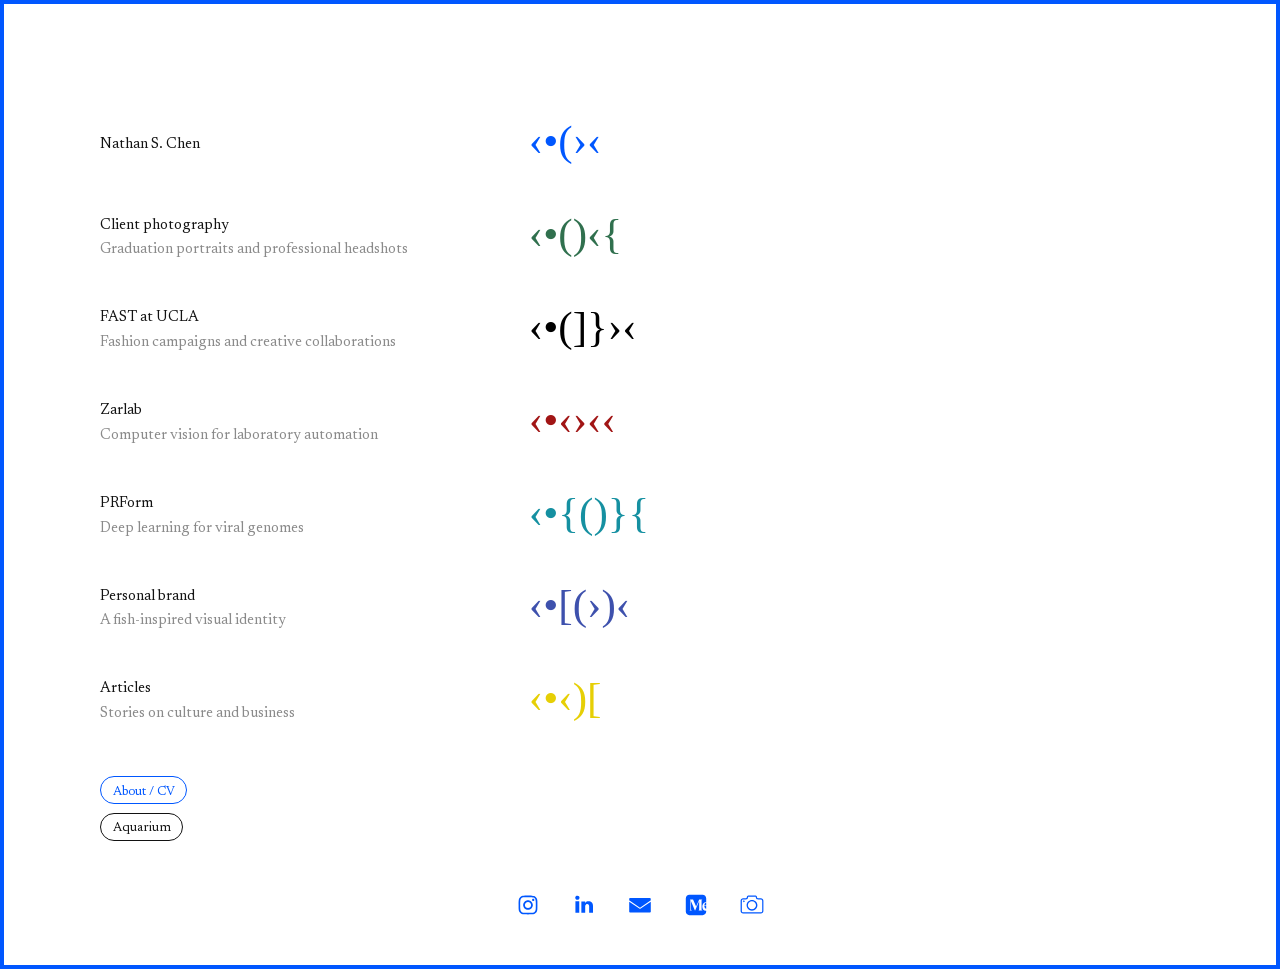
==== commit 0133f1c9: "Reorder research projects and animate their fixed photo fish" ====
--- a/index.html
+++ b/index.html
@@ -26,6 +26,20 @@
 </div>
 <a class="alt-project-fish alt-expanding-fish" href="#fastatucla" aria-label="View FAST at UCLA work"><span class="alt-fish-head" aria-hidden="true">‹•(</span><span class="alt-fish-body" aria-hidden="true"><span class="alt-fish-photos"><img src="assets/images/gallery09/9e0284b8.jpg" alt="" /><img src="assets/images/gallery09/55f842fc.jpg" alt="" /></span></span><span class="alt-fish-tail" aria-hidden="true">]}›‹</span></a>
 </article>
+<article class="alt-project" data-alt-project="zarlab">
+<div class="alt-project-copy">
+<h2><a href="#zarlab">Zarlab</a></h2>
+<p>Computer vision for laboratory automation</p>
+</div>
+<a class="alt-project-fish alt-expanding-fish" data-fixed-photos href="#zarlab" aria-label="View Zarlab project"><span class="alt-fish-head" aria-hidden="true">‹•‹</span><span class="alt-fish-body" aria-hidden="true"><span class="alt-fish-photos"><img src="assets/images/zarlab/checker-interface.jpg" alt="" /><img src="assets/images/zarlab/verified-deck.jpg" alt="" /></span></span><span class="alt-fish-tail" aria-hidden="true">›‹‹</span></a>
+</article>
+<article class="alt-project" data-alt-project="prform">
+<div class="alt-project-copy">
+<h2><a href="#prform">PRForm</a></h2>
+<p>Deep learning for viral genomes</p>
+</div>
+<a class="alt-project-fish alt-expanding-fish" data-fixed-photos href="#prform" aria-label="View PRForm project"><span class="alt-fish-head" aria-hidden="true">‹•{</span><span class="alt-fish-body" aria-hidden="true"><span class="alt-fish-photos"><img src="assets/images/prform/dataset-workflow.jpg" alt="" /><img src="assets/images/prform/model-and-benchmarks.jpg" alt="" /></span></span><span class="alt-fish-tail" aria-hidden="true">()}{</span></a>
+</article>
 <article class="alt-project" data-alt-project="mebrand">
 <div class="alt-project-copy">
 <h2><a href="#mebrand">Personal brand</a></h2>
@@ -40,20 +54,6 @@
 </div>
 <a class="alt-project-fish" href="#articles" aria-label="View Articles">‹•‹)[</a>
 </article>
-<article class="alt-project" data-alt-project="zarlab">
-<div class="alt-project-copy">
-<h2><a href="#zarlab">Zarlab</a></h2>
-<p>Computer vision for laboratory automation</p>
-</div>
-<a class="alt-project-fish" href="#zarlab" aria-label="View Zarlab project">‹•‹›‹‹</a>
-</article>
-<article class="alt-project" data-alt-project="prform">
-<div class="alt-project-copy">
-<h2><a href="#prform">PRForm</a></h2>
-<p>Deep learning for viral genomes</p>
-</div>
-<a class="alt-project-fish" href="#prform" aria-label="View PRForm project">‹•{()}{</a>
-</article>
 </div>
 <div class="alt-side-links">
 <a class="alt-aquarium-button alt-about-button" href="#about" role="button"><span>About / CV</span></a>
@@ -65,5 +65,5 @@
 <p id="text30" class="text-component instance-30">I&#39;m always open to new opportunities and connections. Reach out through Instagram, Linkedin, or Email below.</p></div><div><ul id="buttons11" class="buttons-component instance-11"><li><a href="https://drive.google.com/file/d/1x33bI7-bZlfM6kky_kQ6GtoOHGnCoJ-G/view?usp=drive_link" class="n01" role="button">Resume (PDF)</a></li></ul><p id="text32" class="text-component instance-32">RESEARCH EXPERIENCE:</p><p id="text31" class="text-component instance-31"><span class="p"><strong>Stanford School of Medicine<br /> PI: Michael Snyder</strong><br /> <em>Student Researcher - Data Science</em></span><span class="p"><strong>UCLA Computer Science<br /> PI: Eleazar Eskin</strong><br /> <em>Student Researcher - Computer Vision</em></span><span class="p"><strong>NASA Jet Propulsion Laboratory / UCLA<br /> PI: Yu Gu</strong><br /> <em>Student Researcher - AI/ML</em></span><span class="p"><strong>UCLA Smart Grid Energy Research Center<br /> PI: Rajit Gadh</strong><br /> <em>Student Researcher - Market Research</em></span></p><p id="text23" class="text-component instance-23">INDUSTRY EXPERIENCE:</p><p id="text40" class="text-component instance-40"><span class="p"><strong>Mattel</strong><br /> <em>Data Science Intern</em></span><span class="p"><strong>Flawless</strong><br /> <em>Data Engineering Consultant</em></span><span class="p"><strong>Chelle</strong><br /> <em>AI/ML Consultant</em></span></p><p id="text64" class="text-component instance-64">PROJECTS:</p><p id="text12" class="text-component instance-12"><span class="p"><strong>Sustainable LA Grand Challenge + National Park Service</strong><br /> <em>Project Manager</em></span><span class="p"><strong>ASA DataFest at UCLA: Measuring Student Success</strong><br /> <strong>Award Winner: Best Data Processing and Engineering</strong><br /> Apr 2024</span></p></div></div></div></div></section><section id="personal-section"><p id="text04" class="text-component instance-4"><strong>PERSONAL</strong></p><p id="text17" class="text-component instance-17"><u><em><strong>architecture, nature, and the people in between.</strong></em></u></p><ul id="buttons10" class="buttons-component instance-10"><li><a href="#articles" class="n01" role="button">Articles</a></li><li><a href="#personal" class="n02" role="button">Personal</a></li><li><a href="https://chen4222.wixsite.com/nthn" class="n03" role="button">High School Photography</a></li></ul><p id="text24" class="text-component instance-24"><span class="p">Captured on:</span><span class="p"><mark>Canon EOS R6 Mark II</mark> · RF 24mm F2.8 · RF 24-70mm F2.8<br /> <mark>Canon PowerShot G12</mark> · <mark>Canon PowerShot SD750</mark> · <mark>iPhone 13 Pro</mark></span></p><div id="gallery12" class="gallery-component instance-12 full screen"><div class="inner"><ul><li><a href="assets/images/gallery12/fd314847_original.jpg?v=60fdec52" class="thumbnail n01"><span class="frame deferred"><img src="[data-uri]%2BPHJlY3QgZmlsbD0iIzMyMzYzNSIgd2lkdGg9IjEwMCUiIGhlaWdodD0iMTAwJSIvPjwvc3ZnPg%3D%3D" data-src="assets/images/gallery12/fd314847.jpg?v=60fdec52" alt="Untitled" title="Untitled" /></span></a></li><li><a href="assets/images/gallery12/e8d73503_original.jpg?v=60fdec52" class="thumbnail n02"><span class="frame"><img src="assets/images/gallery12/e8d73503.jpg?v=60fdec52" alt="Untitled" title="Untitled" /></span></a></li><li><a href="assets/images/gallery12/d26f8ff8_original.jpg?v=60fdec52" class="thumbnail n03"><span class="frame deferred"><img src="[data-uri]%2BPHJlY3QgZmlsbD0iIzc2NzU3MSIgd2lkdGg9IjEwMCUiIGhlaWdodD0iMTAwJSIvPjwvc3ZnPg%3D%3D" data-src="assets/images/gallery12/d26f8ff8.jpg?v=60fdec52" alt="Untitled" title="Untitled" /></span></a></li><li><a href="assets/images/gallery12/12a2b21f_original.jpg?v=60fdec52" class="thumbnail n04"><span class="frame deferred"><img src="[data-uri]%2BPHJlY3QgZmlsbD0iIzViNGM0MSIgd2lkdGg9IjEwMCUiIGhlaWdodD0iMTAwJSIvPjwvc3ZnPg%3D%3D" data-src="assets/images/gallery12/12a2b21f.jpg?v=60fdec52" alt="Untitled" title="Untitled" /></span></a></li><li><a href="assets/images/gallery12/9f26d17f_original.jpg?v=60fdec52" class="thumbnail n05"><span class="frame deferred"><img src="[data-uri]%2BPHJlY3QgZmlsbD0iIzM5NDU0ZiIgd2lkdGg9IjEwMCUiIGhlaWdodD0iMTAwJSIvPjwvc3ZnPg%3D%3D" data-src="assets/images/gallery12/9f26d17f.jpg?v=60fdec52" alt="Untitled" title="Untitled" /></span></a></li><li><a href="assets/images/gallery12/dac03052_original.jpg?v=60fdec52" class="thumbnail n06"><span class="frame deferred"><img src="[data-uri]%2BPHJlY3QgZmlsbD0iIzU3NWQ0NCIgd2lkdGg9IjEwMCUiIGhlaWdodD0iMTAwJSIvPjwvc3ZnPg%3D%3D" data-src="assets/images/gallery12/dac03052.jpg?v=60fdec52" alt="Untitled" title="Untitled" /></span></a></li><li><a href="assets/images/gallery12/01c00a96_original.jpg?v=60fdec52" class="thumbnail n07"><span class="frame"><img src="assets/images/gallery12/01c00a96.jpg?v=60fdec52" alt="Untitled" title="Untitled" /></span></a></li><li><a href="assets/images/gallery12/37ddf6f0_original.jpg?v=60fdec52" class="thumbnail n08"><span class="frame deferred"><img src="[data-uri]%2BPHJlY3QgZmlsbD0iIzI5NDE1MiIgd2lkdGg9IjEwMCUiIGhlaWdodD0iMTAwJSIvPjwvc3ZnPg%3D%3D" data-src="assets/images/gallery12/37ddf6f0.jpg?v=60fdec52" alt="Untitled" title="Untitled" /></span></a></li><li><a href="assets/images/gallery12/fe0520cb_original.jpg?v=60fdec52" class="thumbnail n09"><span class="frame deferred"><img src="[data-uri]%2BPHJlY3QgZmlsbD0iIzRjNTM1MSIgd2lkdGg9IjEwMCUiIGhlaWdodD0iMTAwJSIvPjwvc3ZnPg%3D%3D" data-src="assets/images/gallery12/fe0520cb.jpg?v=60fdec52" alt="Untitled" title="Untitled" /></span></a></li><li><a href="assets/images/gallery12/d05d872b_original.jpg?v=60fdec52" class="thumbnail n10"><span class="frame deferred"><img src="[data-uri]%2BPHJlY3QgZmlsbD0iIzM2MzczNiIgd2lkdGg9IjEwMCUiIGhlaWdodD0iMTAwJSIvPjwvc3ZnPg%3D%3D" data-src="assets/images/gallery12/d05d872b.jpg?v=60fdec52" alt="Untitled" title="Untitled" /></span></a></li><li><a href="assets/images/gallery12/358b3ee7_original.jpg?v=60fdec52" class="thumbnail n11"><span class="frame deferred"><img src="[data-uri]%2BPHJlY3QgZmlsbD0iIzM3M2U0MiIgd2lkdGg9IjEwMCUiIGhlaWdodD0iMTAwJSIvPjwvc3ZnPg%3D%3D" data-src="assets/images/gallery12/358b3ee7.jpg?v=60fdec52" alt="Untitled" title="Untitled" /></span></a></li></ul></div></div></section><section id="client-section"><div class="client-intro"><p id="text16" class="text-component instance-16">Client</p><p id="text22" class="text-component instance-22">Send me a DM or an email for more details.</p><div id="buttons05" class="alt-client-buttons alt-side-links"><a href="https://instagram.com/nthn.sc" class="alt-aquarium-button" role="button"><span>Instagram</span></a><a href="#about" class="alt-aquarium-button" role="button"><span>Email</span></a></div></div><p id="text06" class="text-component instance-6">GRADUATION</p><p id="text37" class="text-component instance-37"><span class="p">Base package:<br /> 3 hours max per session, all photos color edited and sent over.<br /> 1-2 people: $250<br /> 3 people: $325<br /> 4 people: $400<br /> 5 people: $475<br /> groups 6+: please message me directly for additional time.<br /> Any other requests for additional time or photo editing, please message me.</span></p><div id="gallery11" class="gallery-component instance-11 full screen"><div class="inner"><ul><li><a href="assets/images/gallery11/4d81a6ed_original.jpg?v=60fdec52" class="thumbnail n01"><span class="frame deferred"><img src="[data-uri]%2BPHJlY3QgZmlsbD0iIzU1M2EyZSIgd2lkdGg9IjEwMCUiIGhlaWdodD0iMTAwJSIvPjwvc3ZnPg%3D%3D" data-src="assets/images/gallery11/4d81a6ed.jpg?v=60fdec52" alt="Untitled" title="Untitled" /></span></a></li><li><a href="assets/images/gallery11/1050a0dc_original.jpg?v=60fdec52" class="thumbnail n02"><span class="frame deferred"><img src="[data-uri]%2BPHJlY3QgZmlsbD0iIzdmN2E3NiIgd2lkdGg9IjEwMCUiIGhlaWdodD0iMTAwJSIvPjwvc3ZnPg%3D%3D" data-src="assets/images/gallery11/1050a0dc.jpg?v=60fdec52" alt="Untitled" title="Untitled" /></span></a></li><li><a href="assets/images/gallery11/e70f2976_original.jpg?v=60fdec52" class="thumbnail n03"><span class="frame deferred"><img src="[data-uri]%2BPHJlY3QgZmlsbD0iIzRmNGE1MCIgd2lkdGg9IjEwMCUiIGhlaWdodD0iMTAwJSIvPjwvc3ZnPg%3D%3D" data-src="assets/images/gallery11/e70f2976.jpg?v=60fdec52" alt="Untitled" title="Untitled" /></span></a></li><li><a href="assets/images/gallery11/e96415b6_original.jpg?v=60fdec52" class="thumbnail n04"><span class="frame deferred"><img src="[data-uri]%2BPHJlY3QgZmlsbD0iIzU5NDIzNCIgd2lkdGg9IjEwMCUiIGhlaWdodD0iMTAwJSIvPjwvc3ZnPg%3D%3D" data-src="assets/images/gallery11/e96415b6.jpg?v=60fdec52" alt="Untitled" title="Untitled" /></span></a></li><li><a href="assets/images/gallery11/1b624bcc_original.jpg?v=60fdec52" class="thumbnail n05"><span class="frame deferred"><img src="[data-uri]%2BPHJlY3QgZmlsbD0iIzI4MjcxOSIgd2lkdGg9IjEwMCUiIGhlaWdodD0iMTAwJSIvPjwvc3ZnPg%3D%3D" data-src="assets/images/gallery11/1b624bcc.jpg?v=60fdec52" alt="Untitled" title="Untitled" /></span></a></li><li><a href="assets/images/gallery11/162de254_original.jpg?v=60fdec52" class="thumbnail n06"><span class="frame deferred"><img src="[data-uri]%2BPHJlY3QgZmlsbD0iIzU2MzIxYiIgd2lkdGg9IjEwMCUiIGhlaWdodD0iMTAwJSIvPjwvc3ZnPg%3D%3D" data-src="assets/images/gallery11/162de254.jpg?v=60fdec52" alt="Untitled" title="Untitled" /></span></a></li><li><a href="assets/images/gallery11/cc6d69b5_original.jpg?v=60fdec52" class="thumbnail n07"><span class="frame deferred"><img src="[data-uri]%2BPHJlY3QgZmlsbD0iIzRkM2MyOSIgd2lkdGg9IjEwMCUiIGhlaWdodD0iMTAwJSIvPjwvc3ZnPg%3D%3D" data-src="assets/images/gallery11/cc6d69b5.jpg?v=60fdec52" alt="Untitled" title="Untitled" /></span></a></li></ul></div></div><p id="text18" class="text-component instance-18">HEADSHOTS</p><p id="text02" class="text-component instance-2"><span class="p">Linkedin/Professional: $7+</span><span class="p">Modeling: $20+</span></p><div id="gallery03" class="gallery-component instance-3 full screen"><div class="inner"><ul><li><a href="assets/images/gallery03/be0502ca_original.jpg?v=60fdec52" class="thumbnail n01"><span class="frame deferred"><img src="[data-uri]%2BPHJlY3QgZmlsbD0iIzMwMjcyMCIgd2lkdGg9IjEwMCUiIGhlaWdodD0iMTAwJSIvPjwvc3ZnPg%3D%3D" data-src="assets/images/gallery03/be0502ca.jpg?v=60fdec52" alt="Untitled" title="Untitled" /></span></a></li><li><a href="assets/images/gallery03/6f49552e_original.jpg?v=60fdec52" class="thumbnail n02"><span class="frame deferred"><img src="[data-uri]%2BPHJlY3QgZmlsbD0iIzQ1MzYyYiIgd2lkdGg9IjEwMCUiIGhlaWdodD0iMTAwJSIvPjwvc3ZnPg%3D%3D" data-src="assets/images/gallery03/6f49552e.jpg?v=60fdec52" alt="Untitled" title="Untitled" /></span></a></li><li><a href="assets/images/gallery03/4167609c_original.jpg?v=60fdec52" class="thumbnail n03"><span class="frame deferred"><img src="[data-uri]%2BPHJlY3QgZmlsbD0iIzc4NWY0ZiIgd2lkdGg9IjEwMCUiIGhlaWdodD0iMTAwJSIvPjwvc3ZnPg%3D%3D" data-src="assets/images/gallery03/4167609c.jpg?v=60fdec52" alt="Untitled" title="Untitled" /></span></a></li><li><a href="assets/images/gallery03/e6d7ce5a_original.jpg?v=60fdec52" class="thumbnail n04"><span class="frame deferred"><img src="[data-uri]%2BPHJlY3QgZmlsbD0iIzQzMzMyNyIgd2lkdGg9IjEwMCUiIGhlaWdodD0iMTAwJSIvPjwvc3ZnPg%3D%3D" data-src="assets/images/gallery03/e6d7ce5a.jpg?v=60fdec52" alt="Untitled" title="Untitled" /></span></a></li></ul></div></div></section><section id="fastatucla-section"><div class="fast-intro"><p id="text19" class="text-component instance-19">FAST at UCLA</p><p id="text44" class="text-component instance-44">Select Works</p></div><article class="fast-project"><div class="fast-project-copy"><ul id="links22" class="links-component instance-22"><li class="n01"><a href="https://www.instagram.com/p/DJqB3ZjxFi3/?img_index=13">FAST at UCLA x Nike</a></li></ul><ul id="links26" class="links-component instance-26"><li class="n01"><a href="https://www.instagram.com/p/DJp2gYyywGF/?img_index=10">(click for link 1)</a></li><li class="n02"><a href="https://www.instagram.com/p/DJqB3ZjxFi3/?img_index=11">(click for link 2)</a></li></ul><p id="text50" class="text-component instance-50"><span class="p">Our collaboration with Nike had to be finished within 14 days. Nike&#39;s legal team needed 7 of those days to approve our work. Concept work, planning, photoshoot, and editing was therefore condensed into 7 days, with a team of 15+ members.</span><span class="p">I was the creative director for the photoshoot and handled all logistics for the project. Time management, quick communication, and clever adaptation were the keys to success.</span><span class="p">Nike was impressed with our work and donated $5000 to our annual runway. Nike also invited our club leadership to speak to their marketing leadership.</span></p></div><div id="gallery09" class="gallery-component instance-9"><div class="inner"><ul><li><a href="assets/images/gallery09/9e0284b8_original.jpg?v=60fdec52" class="thumbnail n01"><span class="frame deferred"><img src="[data-uri]%2BPC9zdmc%2B" data-src="assets/images/gallery09/9e0284b8.jpg?v=60fdec52" alt="Untitled" title="Untitled" /></span></a></li><li><a href="assets/images/gallery09/55f842fc_original.jpg?v=60fdec52" class="thumbnail n02"><span class="frame deferred"><img src="[data-uri]%2BPHJlY3QgZmlsbD0iIzM5NDY1MCIgd2lkdGg9IjEwMCUiIGhlaWdodD0iMTAwJSIvPjwvc3ZnPg%3D%3D" data-src="assets/images/gallery09/55f842fc.jpg?v=60fdec52" alt="Untitled" title="Untitled" /></span></a></li></ul></div></div></article><article class="fast-project"><div class="fast-project-copy"><ul id="links06" class="links-component instance-6"><li class="n01"><a href="https://www.instagram.com/p/DJkucBZSqWC/?img_index=1">FAST at UCLA Executive Directors 2024-2025</a></li></ul><ul id="links16" class="links-component instance-16"><li class="n01"><a href="https://www.instagram.com/p/DJkucBZSqWC/?img_index=1">(click for link 1)</a></li></ul><p id="text42" class="text-component instance-42"><span class="p">Inspired by the promotional material for Heaven by Marc Jacobs, I photographed and edited this picture.</span><span class="p">This honed my understanding of lighting on-site and greatly improved my Photoshop masking skills.</span><span class="p">I am 3rd from the right.</span></p><p id="text33" class="text-component instance-33">Tools: Photoshop</p></div><div id="gallery07" class="gallery-component instance-7"><div class="inner"><ul><li><a href="assets/images/gallery07/b35e58d2_original.jpg?v=60fdec52" class="thumbnail n01"><span class="frame deferred"><img src="[data-uri]%2BPC9zdmc%2B" data-src="assets/images/gallery07/b35e58d2.jpg?v=60fdec52" alt="FAST at UCLA Executive Directors 2024-2025" title="FAST at UCLA Executive Directors 2024-2025" /></span></a></li></ul></div></div></article><p id="text39" class="text-component instance-39">Additional Projects</p><article class="fast-project"><div class="fast-project-copy"><ul id="links15" class="links-component instance-15"><li class="n01"><a href="https://www.instagram.com/p/DJqB3ZjxFi3/?img_index=13">FAST at UCLA: komorebi</a></li></ul><ul id="links21" class="links-component instance-21"><li class="n01"><a href="https://www.instagram.com/p/DJp2gYyywGF/?img_index=10">(click for link 1)</a></li><li class="n02"><a href="https://www.instagram.com/p/DJqB3ZjxFi3/?img_index=11">(click for link 2)</a></li></ul></div><div id="gallery06" class="gallery-component instance-6"><div class="inner"><ul><li><a href="assets/images/gallery06/865c162a_original.jpg?v=60fdec52" class="thumbnail n01"><span class="frame deferred"><img src="[data-uri]%2BPHJlY3QgZmlsbD0iIzZhNWM0YiIgd2lkdGg9IjEwMCUiIGhlaWdodD0iMTAwJSIvPjwvc3ZnPg%3D%3D" data-src="assets/images/gallery06/865c162a.jpg?v=60fdec52" alt="Untitled" title="Untitled" /></span></a></li><li><a href="assets/images/gallery06/8d4ce282_original.jpg?v=60fdec52" class="thumbnail n02"><span class="frame deferred"><img src="[data-uri]%2BPHJlY3QgZmlsbD0iIzIyMWQwZCIgd2lkdGg9IjEwMCUiIGhlaWdodD0iMTAwJSIvPjwvc3ZnPg%3D%3D" data-src="assets/images/gallery06/8d4ce282.jpg?v=60fdec52" alt="Untitled" title="Untitled" /></span></a></li></ul></div></div></article><article class="fast-project"><div class="fast-project-copy"><ul id="links25" class="links-component instance-25"><li class="n01"><a href="https://www.instagram.com/p/DIIOF-FRI-f/?img_index=14">FAST at UCLA: CLOSE UP</a></li></ul><ul id="links13" class="links-component instance-13"><li class="n01"><a href="https://www.instagram.com/p/DIIOF-FRI-f/?img_index=14">(click for link 1)</a></li></ul></div><div id="gallery13" class="gallery-component instance-13"><div class="inner"><ul><li><a href="assets/images/gallery13/77935bd9_original.jpg?v=60fdec52" class="thumbnail n01"><span class="frame deferred"><img src="[data-uri]%2BPC9zdmc%2B" data-src="assets/images/gallery13/77935bd9.jpg?v=60fdec52" alt="Untitled" title="Untitled" /></span></a></li><li><a href="assets/images/gallery13/4241fb1a_original.jpg?v=60fdec52" class="thumbnail n02"><span class="frame deferred"><img src="[data-uri]%2BPC9zdmc%2B" data-src="assets/images/gallery13/4241fb1a.jpg?v=60fdec52" alt="Untitled" title="Untitled" /></span></a></li></ul></div></div></article><article class="fast-project"><div class="fast-project-copy"><ul id="links03" class="links-component instance-3"><li class="n01"><a href="https://www.instagram.com/p/DGmQCV4P092/?img_index=2">FAST at UCLA: BLACKPRINT</a></li></ul><ul id="links05" class="links-component instance-5"><li class="n01"><a href="https://www.instagram.com/p/DGmQCV4P092/?img_index=2">(click for link 1)</a></li></ul></div><div id="gallery01" class="gallery-component instance-1"><div class="inner"><ul><li><a href="assets/images/gallery01/5dacd91e_original.jpg?v=60fdec52" class="thumbnail n01"><span class="frame deferred"><img src="[data-uri]%2BPHJlY3QgZmlsbD0iIzBjM2E1OCIgd2lkdGg9IjEwMCUiIGhlaWdodD0iMTAwJSIvPjwvc3ZnPg%3D%3D" data-src="assets/images/gallery01/5dacd91e.jpg?v=60fdec52" alt="Untitled" title="Untitled" /></span></a></li><li><a href="assets/images/gallery01/d1e0bbdd_original.jpg?v=60fdec52" class="thumbnail n02"><span class="frame deferred"><img src="[data-uri]%2BPHJlY3QgZmlsbD0iIzEwMzg0ZCIgd2lkdGg9IjEwMCUiIGhlaWdodD0iMTAwJSIvPjwvc3ZnPg%3D%3D" data-src="assets/images/gallery01/d1e0bbdd.jpg?v=60fdec52" alt="Untitled" title="Untitled" /></span></a></li></ul></div></div></article><article class="fast-project"><div class="fast-project-copy"><ul id="links27" class="links-component instance-27"><li class="n01"><a href="https://www.instagram.com/p/C54lEDRRJ6r/?img_index=1">FAST at UCLA: PARASOL OUT OF TIME</a></li></ul><ul id="links28" class="links-component instance-28"><li class="n01"><a href="https://www.fastatucla.com/fast-at-ucla/m754rpvwqnhtgmorz843qiafoozk3x">(click for link 1)</a></li><li class="n02"><a href="https://www.instagram.com/p/C54lEDRRJ6r/?img_index=1">(click for link 2)</a></li></ul></div><div id="gallery18" class="gallery-component instance-18"><div class="inner"><ul><li><a href="assets/images/gallery18/3d3f7e4e_original.jpg?v=60fdec52" class="thumbnail n01"><span class="frame deferred"><img src="[data-uri]%2BPHJlY3QgZmlsbD0iIzM1MzAyMyIgd2lkdGg9IjEwMCUiIGhlaWdodD0iMTAwJSIvPjwvc3ZnPg%3D%3D" data-src="assets/images/gallery18/3d3f7e4e.jpg?v=60fdec52" alt="Untitled" title="Untitled" /></span></a></li><li><a href="assets/images/gallery18/f2a9f2c3_original.jpg?v=60fdec52" class="thumbnail n02"><span class="frame deferred"><img src="[data-uri]%2BPHJlY3QgZmlsbD0iIzJlMjUxOSIgd2lkdGg9IjEwMCUiIGhlaWdodD0iMTAwJSIvPjwvc3ZnPg%3D%3D" data-src="assets/images/gallery18/f2a9f2c3.jpg?v=60fdec52" alt="Untitled" title="Untitled" /></span></a></li></ul></div></div></article><article class="fast-project"><div class="fast-project-copy"><ul id="links29" class="links-component instance-29"><li class="n01"><a href="https://www.instagram.com/p/C3MQqgsr8Iw/?img_index=2">FAST at UCLA: LUNAR NEW YEAR 2025</a></li></ul><ul id="links30" class="links-component instance-30"><li class="n01"><a href="https://www.instagram.com/p/C3MQqgsr8Iw/?img_index=2">(click for link 1)</a></li><li class="n02"><a href="https://www.instagram.com/p/C3OvRXzR8xI/?img_index=3">(click for link 2)</a></li></ul></div><div id="gallery14" class="gallery-component instance-14"><div class="inner"><ul><li><a href="assets/images/gallery14/6c6fc0ba_original.jpg?v=60fdec52" class="thumbnail n01"><span class="frame deferred"><img src="[data-uri]%2BPHJlY3QgZmlsbD0iIzFmMWQxZCIgd2lkdGg9IjEwMCUiIGhlaWdodD0iMTAwJSIvPjwvc3ZnPg%3D%3D" data-src="assets/images/gallery14/6c6fc0ba.jpg?v=60fdec52" alt="Untitled" title="Untitled" /></span></a></li><li><a href="assets/images/gallery14/fedfc33e_original.jpg?v=60fdec52" class="thumbnail n02"><span class="frame deferred"><img src="[data-uri]%2BPHJlY3QgZmlsbD0iIzI3MWQwNiIgd2lkdGg9IjEwMCUiIGhlaWdodD0iMTAwJSIvPjwvc3ZnPg%3D%3D" data-src="assets/images/gallery14/fedfc33e.jpg?v=60fdec52" alt="Untitled" title="Untitled" /></span></a></li></ul></div></div></article><article class="fast-project"><div class="fast-project-copy"><ul id="links04" class="links-component instance-4"><li class="n01"><a href="https://www.instagram.com/p/CpQ0EcJvjyO/?utm_source=ig_web_copy_link&igshid=MzRlODBiNWFlZA==">FAST at UCLA: FABRICS AND TEXTURES</a></li></ul><ul id="links14" class="links-component instance-14"><li class="n01"><a href="https://www.instagram.com/p/CpQ0EcJvjyO/?utm_source=ig_web_copy_link&igshid=MzRlODBiNWFlZA==">(click for link 1)</a></li><li class="n02"><a href="https://www.instagram.com/p/CpRF9bsvumI/?utm_source=ig_web_copy_link&igshid=MzRlODBiNWFlZA==">(click for link 2)</a></li></ul></div><div id="gallery17" class="gallery-component instance-17"><div class="inner"><ul><li><a href="assets/images/gallery17/86c27994_original.jpg?v=60fdec52" class="thumbnail n01"><span class="frame deferred"><img src="[data-uri]%2BPHJlY3QgZmlsbD0iIzNlM2QyZSIgd2lkdGg9IjEwMCUiIGhlaWdodD0iMTAwJSIvPjwvc3ZnPg%3D%3D" data-src="assets/images/gallery17/86c27994.jpg?v=60fdec52" alt="Untitled" title="Untitled" /></span></a></li><li><a href="assets/images/gallery17/dd27a69e_original.jpg?v=60fdec52" class="thumbnail n02"><span class="frame deferred"><img src="[data-uri]%2BPHJlY3QgZmlsbD0iIzQ5NDc0MCIgd2lkdGg9IjEwMCUiIGhlaWdodD0iMTAwJSIvPjwvc3ZnPg%3D%3D" data-src="assets/images/gallery17/dd27a69e.jpg?v=60fdec52" alt="Untitled" title="Untitled" /></span></a></li><li><a href="assets/images/gallery17/81dc4be6_original.jpg?v=60fdec52" class="thumbnail n03"><span class="frame deferred"><img src="[data-uri]%2BPHJlY3QgZmlsbD0iIzIzMWMxNiIgd2lkdGg9IjEwMCUiIGhlaWdodD0iMTAwJSIvPjwvc3ZnPg%3D%3D" data-src="assets/images/gallery17/81dc4be6.jpg?v=60fdec52" alt="Untitled" title="Untitled" /></span></a></li><li><a href="assets/images/gallery17/4a22d5be_original.jpg?v=60fdec52" class="thumbnail n04"><span class="frame deferred"><img src="[data-uri]%2BPHJlY3QgZmlsbD0iIzFlMTkxMSIgd2lkdGg9IjEwMCUiIGhlaWdodD0iMTAwJSIvPjwvc3ZnPg%3D%3D" data-src="assets/images/gallery17/4a22d5be.jpg?v=60fdec52" alt="Untitled" title="Untitled" /></span></a></li></ul></div></div></article></section><section id="zarlab-section" data-title="Zarlab"><div class="fast-intro"><h1 class="text-component zarlab-title">Zarlab</h1><p class="text-component zarlab-copy">Computer vision for laboratory automation</p><div class="zarlab-actions alt-side-links"><a class="alt-aquarium-button" href="https://arxiv.org/abs/2610.02668" target="_blank" rel="noopener"><span>Read the paper</span></a><a class="alt-aquarium-button" href="https://youtu.be/2uhUXwGiP90" target="_blank" rel="noopener"><span>Watch my demo</span></a></div></div><article class="fast-project"><div class="fast-project-copy"><h2 class="text-component zarlab-project-title">Checking the setup before the run</h2><p class="text-component zarlab-copy">At UCLA’s Zarlab and SwabSeq, I worked on a vision system that helps researchers check the physical setup of an automated liquid handler against an experiment’s protocol. A misplaced plate or missing tip rack can undermine a run before it starts.</p><p class="text-component zarlab-copy">Our Labware Setup Checker uses an external webcam and a browser interface to identify labware on an Opentrons Flex. It reports the observed deck state without modifying the robot’s hardware or firmware. This collaborative work culminated in our 2026 preprint, <a href="https://arxiv.org/abs/2610.02668">A Passive AI System for Verifying Physical State on Automated Liquid Handlers</a>.</p></div><div class="gallery-component zarlab-gallery zarlab-gallery-wide"><div class="inner"><ul><li><figure><a href="assets/images/zarlab/checker-interface.jpg" target="_blank" rel="noopener"><img src="assets/images/zarlab/checker-interface.jpg" alt="Labware Setup Checker interface with annotated camera feed, status updates, detection logs, and predicted protocol" width="1496" height="1500" loading="lazy" /></a><figcaption>The browser interface brings the camera feed, detection logs, and protocol reference into one view.</figcaption></figure></li></ul></div></div></article><article class="fast-project"><div class="fast-project-copy"><h2 class="text-component zarlab-project-title">My contribution</h2><p class="text-component zarlab-copy">My work connected model development with a tool researchers could use in the lab. I contributed across perception, application development, retraining, and protocol handling:</p><ul class="zarlab-contributions"><li><strong>Perception and training.</strong> I collected and annotated training images, migrated the segmentation workflow, implemented masked labware crops, and tested model alternatives.</li><li><strong>Application and deployment.</strong> I worked on the web application and cloud deployment, including camera input, protocol selection, image storage, and the browser-to-backend workflow. I also scripted and filmed the project demo.</li><li><strong>Retraining workflow.</strong> I developed the pipeline for converting captured images into training datasets, exporting model metrics, and updating the application’s model weights.</li><li><strong>Protocol handling.</strong> I worked on extracting expected deck setups from Python protocols, progressing from early parsing experiments to simulator-based extraction in follow-on development.</li></ul></div><div class="gallery-component zarlab-gallery zarlab-gallery-wide"><div class="inner"><ul><li><figure><a href="assets/images/zarlab/application-flow.jpg" target="_blank" rel="noopener"><img src="assets/images/zarlab/application-flow.jpg" alt="Diagram of user, browser, and backend interactions from session creation through analysis and session release" width="1800" height="817" loading="lazy" /></a><figcaption>Application flow: capture, analysis, protocol matching, logs, and session management. Team manuscript figure.</figcaption></figure></li></ul></div></div></article><article class="fast-project"><div class="fast-project-copy"><h2 class="text-component zarlab-project-title">From camera frame to checked deck</h2><p class="text-component zarlab-copy">The vision pipeline segments the deck, corrects slot assignments against its geometry, classifies masked labware crops, and compares the resulting layout with a protocol reference. The interface distinguishes a correct setup from missing, misplaced, or unexpected labware.</p><p class="text-component zarlab-copy">Keeping slot location separate from labware identity lets the checker ask both “what is here?” and “does it belong here?”</p></div><div class="gallery-component zarlab-gallery"><div class="inner"><ul><li><figure><a href="assets/images/zarlab/deck-before-verification.jpg" target="_blank" rel="noopener"><img src="assets/images/zarlab/deck-before-verification.jpg" alt="Camera image of an Opentrons Flex deck before verification" width="1439" height="959" loading="lazy" /></a><figcaption>The camera sees the physical deck.</figcaption></figure></li><li><figure><a href="assets/images/zarlab/verified-deck.jpg" target="_blank" rel="noopener"><img src="assets/images/zarlab/verified-deck.jpg" alt="Annotated deck with green correct states and colored setup mismatches" width="776" height="517" loading="lazy" /></a><figcaption>The checker returns slot-level labels and highlights mismatches.</figcaption></figure></li></ul></div></div></article><article class="fast-project"><div class="fast-project-copy"><h2 class="text-component zarlab-project-title">Results reported in the paper</h2><p class="text-component zarlab-copy">The team evaluated slot assignment, labware classification, and verification latency. The results below distinguish agreement with a protocol reference from held-out model validation.</p><table class="zarlab-results"><caption>Evaluation of the Labware Setup Checker</caption><thead><tr><th scope="col">Measure</th><th scope="col">Result</th></tr></thead><tbody><tr><th scope="row">Slot assignment under partial occlusion</th><td>6,720 / 6,720 correct across 480 frames</td></tr><tr><th scope="row">Camera and lighting variation</th><td>100% slot assignment; 97.73% agreement with the protocol reference across 154 frames</td></tr><tr><th scope="row">Completed plate-and-base assembly</th><td>Recognized in all 29 frames before robot motion</td></tr><tr><th scope="row">Held-out classifier validation</th><td>99.2% top-1 accuracy across 17 classes</td></tr><tr><th scope="row">Local verification, CPU only</th><td>2.10 seconds median</td></tr><tr><th scope="row">AWS deployment, end to end</th><td>4.24 seconds median from frame capture to received result</td></tr></tbody></table><p class="text-component zarlab-copy">Source: <a href="https://arxiv.org/abs/2610.02668">Qiu et al., arXiv:2610.02668 (2026)</a>. The camera-and-lighting agreement test covered three camera positions and two lighting conditions.</p></div><div class="gallery-component zarlab-gallery"><div class="inner"><ul><li><figure><a href="assets/images/zarlab/camera-view-one.jpg" target="_blank" rel="noopener"><img src="assets/images/zarlab/camera-view-one.jpg" alt="Annotated Flex deck from an alternate camera position" width="1075" height="717" loading="lazy" /></a><figcaption>Alternate camera viewpoint used to examine robustness.</figcaption></figure></li><li><figure><a href="assets/images/zarlab/camera-view-two.jpg" target="_blank" rel="noopener"><img src="assets/images/zarlab/camera-view-two.jpg" alt="Annotated Flex deck from another camera position" width="1049" height="699" loading="lazy" /></a><figcaption>The same deck viewed from a different angle.</figcaption></figure></li></ul></div></div></article><article class="fast-project"><div class="fast-project-copy"><h2 class="text-component zarlab-project-title">A repeatable path from data to deployment</h2><p class="text-component zarlab-copy">The project code includes a workflow for turning stored camera captures into annotated segmentation datasets and labware classification crops. Training scripts export model weights and paper-ready metrics, helping make retraining and evaluation repeatable as the dataset grows.</p><p class="text-component zarlab-copy">The application pairs a React frontend with a Python FastAPI backend. The deployed workflow uses containerized services and cloud storage; the operator reviews the returned deck state in the browser.</p></div><div class="gallery-component zarlab-gallery zarlab-gallery-wide"><div class="inner"><ul><li><figure><a href="assets/images/zarlab/vision-pipeline.jpg" target="_blank" rel="noopener"><img src="assets/images/zarlab/vision-pipeline.jpg" alt="Diagram of camera capture, segmentation, geometric slot correction, classification, protocol matching, and interface output" width="1800" height="1005" loading="lazy" /></a><figcaption>The team’s vision and protocol-matching pipeline.</figcaption></figure></li></ul></div></div></article><article class="fast-project"><div class="fast-project-copy"><h2 class="text-component zarlab-project-title">Follow-on work: protocol-derived setups</h2><p class="text-component zarlab-copy">After the paper’s reference-library approach, my follow-on code moved toward generating deck states from the protocols themselves. The current extractor uses the official Opentrons simulator to record labware and module states, including changes as a protocol progresses.</p><p class="text-component zarlab-copy">This extension is separate from the results reported in the paper. It addresses the practical work of adding protocols without treating an unvalidated setup as an established reference.</p></div></article><article class="fast-project"><div class="fast-project-copy"><h2 class="text-component zarlab-project-title">Scope and future work</h2><p class="text-component zarlab-copy">The checker provides an independent pre-run setup review while the operator retains control of the robot. The study covered a limited set of workflows in one laboratory. Extending the system to new labware and camera installations requires data collection and validation; measuring liquid volumes and diagnosing pipetting failures remain outside its evaluated scope.</p></div></article><div class="zarlab-source-note"><p class="text-component zarlab-copy">Project media: team manuscript figures. Research context and final results: <a href="https://arxiv.org/abs/2610.02668">Qiu et al., 2026</a>.</p></div></section><section id="prform-section" data-title="PRForm"><div class="fast-intro"><h1 class="text-component zarlab-title">PRForm</h1><p class="text-component zarlab-copy">Deep learning for viral genomes</p><p class="text-component zarlab-copy">Research collaboration · Manuscript draft</p><div class="zarlab-actions alt-side-links"><a class="alt-aquarium-button" href="https://github.com/khoa-yelo/PRForm" target="_blank" rel="noopener"><span>Project code</span></a></div></div><article class="fast-project"><div class="fast-project-copy"><h2 class="text-component zarlab-project-title">Finding frameshifts in viral genomes</h2><p class="text-component zarlab-copy">Viruses can produce different proteins from the same nucleotide sequence by shifting the ribosome’s reading frame. PRForm is a collaborative deep-learning project that predicts where these programmed ribosomal frameshifts occur directly from viral sequence.</p><p class="text-component zarlab-copy">I contributed the dataset-construction and annotation workflow behind the project: turning genome downloads, biological annotations, sequence clusters, and taxonomy into data that could support model training and evaluation. The work is described in our draft manuscript, <em>PRForm: Predicting Programmed Ribosomal Frameshifts in Viral Genomes from Primary Sequence</em>.</p></div></article><article class="fast-project"><div class="fast-project-copy"><h2 class="text-component zarlab-project-title">My contribution</h2><p class="text-component zarlab-copy">My project history centers on making heterogeneous biological records consistent, traceable, and reproducible:</p><ul class="zarlab-contributions"><li><strong>Genome and metadata processing.</strong> I parsed NCBI assembly reports, mapped assemblies to genomic records, and built tables connecting accessions, sequences, and annotations.</li><li><strong>Frameshift labels.</strong> I extracted ribosomal-slippage annotations from GFF files and corrected frameshift coordinates and direction labels, including strand-specific handling.</li><li><strong>Clustering and protein context.</strong> I worked on the MMseqs2 clustering workflow and linked slippage sites to protein records so predictions could be examined in a biological context.</li><li><strong>Reproducible curation.</strong> I consolidated the paper’s data-preparation workflow into documented scripts that generate the joined, model-ready dataset without reopening individual notebooks.</li></ul></div><div class="gallery-component zarlab-gallery zarlab-gallery-wide"><div class="inner"><ul><li><figure><a href="assets/images/prform/dataset-workflow.jpg" target="_blank" rel="noopener"><img src="assets/images/prform/dataset-workflow.jpg" alt="PRForm dataset workflow linking NCBI inputs, normalized metadata, sequence clusters, annotation features, and a joined model-ready dataset" width="1900" height="781" loading="lazy" /></a><figcaption>Data curation workflow from the manuscript draft: source records become derived tables, then a validated join produces the model-ready dataset.</figcaption></figure></li></ul></div></div></article><article class="fast-project"><div class="fast-project-copy"><h2 class="text-component zarlab-project-title">Learning directly from sequence</h2><p class="text-component zarlab-copy">PRForm’s residual, dilated convolutional network assigns each nucleotide probabilities for three classes: no frameshift, −1 frameshift, and +1 frameshift. Its 10,000-nucleotide receptive field supplies the surrounding sequence context for each prediction.</p><p class="text-component zarlab-copy">The framework predicts from primary sequence without requiring gene annotation, predefined slippery-site motifs, or explicit RNA-structure prediction at inference time. The research pipeline evaluates detection, localization, and frameshift type separately.</p></div><div class="gallery-component zarlab-gallery zarlab-gallery-wide"><div class="inner"><ul><li><figure><a href="assets/images/prform/model-and-benchmarks.jpg" target="_blank" rel="noopener"><img src="assets/images/prform/model-and-benchmarks.jpg" alt="Draft figure showing PRForm architecture and comparisons with PRFect on independent and genus-held-out evaluation sets" width="916" height="920" loading="lazy" /></a><figcaption>Draft Figure 1: model architecture and benchmark comparisons. These are team results from the supplied manuscript draft.</figcaption></figure></li></ul></div></div></article><article class="fast-project"><div class="fast-project-copy"><h2 class="text-component zarlab-project-title">A dataset designed for evaluation</h2><p class="text-component zarlab-copy">The draft training set contains 49,984 curated records: 5,194 with annotated frameshifts and 44,790 without annotated frameshifts, spanning 3,100 genera. The labels are derived from NCBI annotations; an unlabeled record is not proof that frameshifting is absent.</p><p class="text-component zarlab-copy">To test generalization across related viruses, the manuscript uses five-fold genus-held-out evaluation. Independent evaluation sets exclude overlapping training records. This makes the split strategy and provenance of each label part of the research result.</p></div></article><article class="fast-project"><div class="fast-project-copy"><h2 class="text-component zarlab-project-title">Results in the manuscript draft</h2><p class="text-component zarlab-copy">On the draft’s independent, positive-only evaluation subsets, PRForm called a higher fraction of records as containing a frameshift than the PRFect baseline. These detection counts are not overall classification accuracy; localization and type prediction are evaluated separately.</p><table class="zarlab-results"><caption>Draft Table S1 · positive-only independent subsets</caption><thead><tr><th scope="col">Dataset</th><th scope="col">PRForm calls</th><th scope="col">PRFect calls</th></tr></thead><tbody><tr><th scope="row">RECODE</th><td>45 / 99</td><td>14 / 99</td></tr><tr><th scope="row">Atkins et al.</th><td>15 / 23</td><td>5 / 23</td></tr><tr><th scope="row">Xu et al.</th><td>20 / 39</td><td>13 / 39</td></tr><tr><th scope="row">Mikl et al.</th><td>20 / 47</td><td>5 / 47</td></tr></tbody></table><p class="text-component zarlab-copy">The draft also benchmarks end-to-end analysis of 100 randomly selected viral genomes. The baseline includes its gene-calling stage; PRForm starts from raw FASTA sequence.</p><table class="zarlab-results"><caption>Draft Table S3 · end-to-end runtime for 100 genomes</caption><thead><tr><th scope="col">Pipeline</th><th scope="col">Hardware</th><th scope="col">Runtime</th></tr></thead><tbody><tr><th scope="row">Genotate + PRFect</th><td>8 Xeon Platinum 8480+ cores</td><td>139.4 minutes</td></tr><tr><th scope="row">PRForm</th><td>8 Xeon Platinum 8480+ cores</td><td>40.3 seconds</td></tr><tr><th scope="row">PRForm</th><td>1 NVIDIA H100 80GB</td><td>4.3 seconds</td></tr></tbody></table><p class="text-component zarlab-copy">These results are reported in the supplied draft and may change before publication.</p></div></article><article class="fast-project"><div class="fast-project-copy"><h2 class="text-component zarlab-project-title">From prediction to biological context</h2><p class="text-component zarlab-copy">A high prediction score identifies a candidate to investigate. The draft examines apparent false positives, existing protein annotations, and potential frameshifted products to distinguish annotation gaps from model errors.</p><p class="text-component zarlab-copy">The team also applied PRForm to 189,680 draft viral genomes from the MGV database. That analysis groups predictions by viral family and connects candidate sites with protein-function and structural annotations.</p></div><div class="gallery-component zarlab-gallery"><div class="inner"><ul><li><figure><a href="assets/images/prform/prediction-analysis.jpg" target="_blank" rel="noopener"><img src="assets/images/prform/prediction-analysis.jpg" alt="Draft analysis of PRForm scores, confusion matrix, false-positive categories, and an example candidate frameshift" width="1684" height="914" loading="lazy" /></a><figcaption>Draft Figure 2: predictions and apparent false positives, including a candidate for further investigation.</figcaption></figure></li><li><figure><a href="assets/images/prform/virome-scale-predictions.jpg" target="_blank" rel="noopener"><img src="assets/images/prform/virome-scale-predictions.jpg" alt="Draft PRForm analysis across viral genomes, protein functions, and structural annotation groups" width="1143" height="881" loading="lazy" /></a><figcaption>Draft Figure 3: virome-scale predictions and protein context. Predicted candidates are not experimentally confirmed discoveries.</figcaption></figure></li></ul></div></div></article><article class="fast-project"><div class="fast-project-copy"><h2 class="text-component zarlab-project-title">Interpreting sequence context</h2><p class="text-component zarlab-copy">The draft uses integrated gradients, motif discovery, and in-silico sequence perturbations to examine which parts of the input influence predictions. These analyses connect model behavior with local sequence signals and the surrounding context.</p></div><div class="gallery-component zarlab-gallery zarlab-gallery-wide"><div class="inner"><ul><li><figure><a href="assets/images/prform/model-interpretation.jpg" target="_blank" rel="noopener"><img src="assets/images/prform/model-interpretation.jpg" alt="Draft interpretation figure combining integrated-gradient profiles, discovered motifs, and in-silico perturbation experiments" width="1680" height="1031" loading="lazy" /></a><figcaption>Draft Figure 5: integrated gradients, motif analysis, and in-silico experiments. Interpretation results belong to the collaborative project.</figcaption></figure></li></ul></div></div></article><article class="fast-project"><div class="fast-project-copy"><h2 class="text-component zarlab-project-title">Scope and next steps</h2><p class="text-component zarlab-copy">PRForm supports computational discovery and prioritization. Its predictions depend on the coverage and quality of the training annotations and require biological follow-up. The draft identifies under-annotation, sequence diversity, and shorter metagenomic contigs as areas for further evaluation.</p><p class="text-component zarlab-copy">The project repository provides a Python API and command-line interface for FASTA prediction, including record-level summaries and nucleotide-level probability tracks. My contribution focused on the data and annotation foundation that makes this broader workflow possible.</p></div></article><div class="zarlab-source-note"><p class="text-component zarlab-copy">Figures and draft results: <em>MLCB26 - Final Draft.pdf</em>, supplied project manuscript. Contribution summary: PRForm source code and project history. <a href="https://github.com/khoa-yelo/PRForm" target="_blank" rel="noopener">View the project repository</a>.</p></div></section><section id="articles-section"><p id="text11" class="text-component instance-11">ARTICLES</p><p id="text13" class="text-component instance-13">Daily Bruin:</p><p id="text09" class="text-component instance-9">May 16, 2023</p><ul id="links09" class="links-component instance-9"><li class="n01"><a href="https://dailybruin.com/2023/05/16/ucla-and-usc-students-create-app-to-connect-community-with-local-restaurants">(click for link)</a></li></ul><ul id="links02" class="links-component instance-2"><li class="n01"><a href="https://dailybruin.com/2023/05/16/ucla-and-usc-students-create-app-to-connect-community-with-local-restaurants">UCLA and USC students create app to connect community with local restaurants</a></li></ul><hr id="divider03" class="divider-component instance-3"><p id="text15" class="text-component instance-15">April 18, 2023</p><ul id="links17" class="links-component instance-17"><li class="n01"><a href="https://dailybruin.com/2023/04/18/diversifying-her-portfolio-student-stacy-kim-fuses-content-creation-and-business">(click for link)</a></li></ul><ul id="links18" class="links-component instance-18"><li class="n01"><a href="https://dailybruin.com/2023/04/18/diversifying-her-portfolio-student-stacy-kim-fuses-content-creation-and-business">Diversifying her portfolio, student Stacy Kim fuses content creation and business</a></li></ul><hr id="divider09" class="divider-component instance-9"><p id="text07" class="text-component instance-7">March 12, 2023</p><ul id="links07" class="links-component instance-7"><li class="n01"><a href="https://dailybruin.com/2023/03/12/student-jasmine-gomez-sells-designed-slayed-sets-to-accessorize-nails">(click for link)</a></li></ul><ul id="links08" class="links-component instance-8"><li class="n01"><a href="https://dailybruin.com/2023/03/12/student-jasmine-gomez-sells-designed-slayed-sets-to-accessorize-nails">Student Jasmine Gomez sells designed Slayed Sets to accessorize nails</a></li></ul><hr id="divider01" class="divider-component instance-1"><p id="text08" class="text-component instance-8">El Gato News:</p><p id="text14" class="text-component instance-14">March 7, 2022</p><ul id="links11" class="links-component instance-11"><li class="n01"><a href="https://elgatonews.com/2022/03/07/a-child-of-divorced-cultures-on-eileen-gu-and-the-2022-beijing-olympics/">(click for link)</a></li></ul><ul id="links12" class="links-component instance-12"><li class="n01"><a href="https://elgatonews.com/2022/03/07/a-child-of-divorced-cultures-on-eileen-gu-and-the-2022-beijing-olympics/">A Child of Divorced Cultures: A Discussion on Eileen Gu and the 2022 Beijing Olympics</a></li></ul><hr id="divider06" class="divider-component instance-6"><p id="text10" class="text-component instance-10">October 13, 2021</p><ul id="links10" class="links-component instance-10"><li class="n01"><a href="https://elgatonews.com/2021/10/13/ca-high-speed-rail-project-steadily-materializes/">(click for link)</a></li></ul><ul id="links01" class="links-component instance-1"><li class="n01"><a href="https://elgatonews.com/2021/10/13/ca-high-speed-rail-project-steadily-materializes/">CA High Speed Rail Project Steadily Materializes</a></li></ul></section><section id="mebrand-section"><div id="container03" class="container-component instance-3 columns"><div class="wrapper"><div class="inner"><div><h2 id="text53" class="text-component instance-53">‹•(›‹</h2><p id="text43" class="text-component instance-43"><span class="p">Requirements:<br /> 1) I wanted a logo made from <strong>Unicode characters</strong>. This way, I could use it as a signature in the digital assets that I create and work in.<br /> INSPIRATION: messages left on circuit boards, chinese seals</span><span class="p">2) I wanted to create the beginning of a <strong>logo system</strong>: versatile and adaptable, the start of a brand identity and visual language.<br /> INSPIRATION: LA28, MIT Media Lab, The Branch Museum of Design, etc.</span><span class="p">3) I wanted a logo that was <strong>small, recognizable, and clean</strong>, aligning with general design guidelines.</span></p><p id="text52" class="text-component instance-52"><span class="p">References:<br /> 1) <a href="https://www.royalcopenhagen.com/en-us/our-legacy/history/blue-waves">Royal Copenhagen</a>&#39;s 3 blue waves, the blue and white color scheme, and their BLUELINE collection. Copenhagen has a special place in my heart.</span><span class="p">2) <a href="https://en.wikipedia.org/wiki/Fish_ladder">Fishladder</a>: &quot;a waterway structure on or around artificial and natural barriers (such as dams, locks and waterfalls) that provides aquatic animals (particularly fish) a &#39;detour&#39; to facilitate natural movements and migrations&quot; of species like salmon. [Wikipedia]</span><span class="p">3) Nature has always been my source of inspiration with its unlimited visual imagery and structure that informs the design of everything from the Shinkansen to Velcro.</span></p><h2 id="text54" class="text-component instance-54">[ ‹•(›‹ ]</h2><p id="text57" class="text-component instance-57"><span class="p">THE LOGO:<br /> 1) 5 Unicode characters in Times New Roman font. Blends the use of a foundational system for computers to communicate with a foundational serif font for professional, legal and academic papers.</span><span class="p">2) The 1st, 4th, and 5th characters are single guillemets. Reminscient of chinese quotation marks (angle brackets).</span><span class="p">3) The 2nd character is a bullet point (U+2022). My favorite style of note-taking.</span><span class="p">4) The 3rd character is a parentheses. Used everywhere. Simple.</span></p><h2 id="text63" class="text-component instance-63">{ ‹•(›‹ }</h2><p id="text55" class="text-component instance-55">Fonts:</p><p id="text59" class="text-component instance-59">1) Newsreader. Serif text.</p><p id="text21" class="text-component instance-21">Nathan Chen</p><p id="text51" class="text-component instance-51">2) DM Sans. Sans serif text.</p><p id="text49" class="text-component instance-49">Nathan Chen</p><p id="text58" class="text-component instance-58">3) Averia Serif Libre, Bold. Section headings.</p><p id="text47" class="text-component instance-47">Nathan Chen</p><p id="text56" class="text-component instance-56">4) Times New Roman. Used sparingly for uniformity with logo.</p><p id="text48" class="text-component instance-48">Nathan Chen</p></div><div><div id="gallery02" class="gallery-component instance-2 full"><div class="inner"><ul><li><a href="assets/images/gallery02/2257b281_original.jpg?v=60fdec52" class="thumbnail n01"><span class="frame deferred"><img src="[data-uri]%2BPHJlY3QgZmlsbD0iIzM3MjIxNSIgd2lkdGg9IjEwMCUiIGhlaWdodD0iMTAwJSIvPjwvc3ZnPg%3D%3D" data-src="assets/images/gallery02/2257b281.jpg?v=60fdec52" alt="Untitled" title="Untitled" /></span></a></li><li><a href="assets/images/gallery02/889feca7_original.jpg?v=60fdec52" class="thumbnail n02"><span class="frame deferred"><img src="[data-uri]%2BPHJlY3QgZmlsbD0iIzNmMzQyYSIgd2lkdGg9IjEwMCUiIGhlaWdodD0iMTAwJSIvPjwvc3ZnPg%3D%3D" data-src="assets/images/gallery02/889feca7.jpg?v=60fdec52" alt="Untitled" title="Untitled" /></span></a></li><li><a href="assets/images/gallery02/a9f50161_original.jpg?v=60fdec52" class="thumbnail n03"><span class="frame deferred"><img src="[data-uri]%2BPC9zdmc%2B" data-src="assets/images/gallery02/a9f50161.jpg?v=60fdec52" alt="Untitled" title="Untitled" /></span></a></li></ul></div></div></div></div></div></div><p id="text26" class="text-component instance-26">‹•‹]‹« ‹•(›)»»‹ ‹•(‹«{]){« ‹•[}( ‹•[›{‹ ‹•‹‹›}›{‹( ‹•‹›]«‹ ‹•«{›‹ ‹•[‹}]]}(‹ ‹•‹{(›«({ ‹•«‹)]{( ‹•«‹)‹« ‹•(‹»}(‹ ‹•‹»]‹‹ ‹•[»( ‹•{][ ‹•[‹(»»« ‹•[)»( ‹•()›(( ‹•{(){ ‹•«‹()[‹ ‹•((]›}{ ‹•«]›( ‹•[)[ ‹•«])]}›‹« ‹•«›››[[ ‹•((›}‹[ ‹•‹(‹(›){ ‹•«(]»««‹ ‹•[[»]‹{‹ ‹•‹[]›( ‹•((‹›[ ‹•[)[«‹ ‹•«‹{)]]{{ ‹•‹{(}}[ ‹•{‹»»‹ ‹•‹{)‹« ‹•‹()»›»«‹ ‹•[»){( ‹•[)}»‹ ‹•«))‹[ ‹•()‹‹‹ ‹•[›{ ‹•(›[ ‹•([‹))([ ‹•‹{]{ ‹•«{(}‹ ‹•{}« ‹•{)[ ‹•‹{]»« ‹•‹})‹ ‹•(()}( ‹•‹]»‹ ‹•«[[}}‹‹[ ‹•()‹ ‹•[{(«›« ‹•‹«»}}‹(</p></section><footer id="footer"><ul id="icons02" class="icons-component instance-2"><li><a class="n01" href="https://instagram.com/nthn.sc" role="button"><svg aria-labelledby="icons02-icon-1-title"><title id="icons02-icon-1-title">Instagram</title><use xlink:href="#icon-85976685de3e4af37529a1ce5d57d2a7"></use></svg><span class="label">Instagram</span></a></li><li><a class="n02" href="https://www.linkedin.com/in/nathanschen/" role="button"><svg aria-labelledby="icons02-icon-2-title"><title id="icons02-icon-2-title">LinkedIn</title><use xlink:href="#icon-bf393d6ea48a4e69e1ed58a3563b94a5"></use></svg><span class="label">LinkedIn</span></a></li><li><a class="n03" href="mailto:chennathan04@gmail.com" role="button"><svg aria-labelledby="icons02-icon-3-title"><title id="icons02-icon-3-title">Email</title><use xlink:href="#icon-c3c8e1063e3b7f84f6b54712741de139"></use></svg><span class="label">Email</span></a></li><li><a class="n04" href="https://medium.com/@nathanschen" role="button"><svg aria-labelledby="icons02-icon-4-title"><title id="icons02-icon-4-title">Medium</title><use xlink:href="#icon-7ba57a956e94fa64bf7f65dd78b6b627"></use></svg><span class="label">Medium</span></a></li><li><a class="n05" href="#personal" role="button"><svg aria-labelledby="icons02-icon-5-title"><title id="icons02-icon-5-title">Camera</title><use xlink:href="#icon-17d41a2a2f73bb4cc18b24cbea2b645c"></use></svg><span class="label">Camera</span></a></li></ul></footer></div></div></div><script>(function() {var on = addEventListener,off = removeEventListener,$ = function(q) { return document.querySelector(q) },$$ = function(q) { return document.querySelectorAll(q) },$body = document.body,$inner = $('.inner'),client = (function() {var o = {browser: 'other',browserVersion: 0,os: 'other',osVersion: 0,mobile: false,canUse: null,flags: {lsdUnits: false,},},ua = navigator.userAgent,a, i;a = [['firefox',/Firefox\/([0-9\.]+)/,null],['edge',/Edge\/([0-9\.]+)/,null],['safari',/Version\/([0-9\.]+).+Safari/,null],['chrome',/Chrome\/([0-9\.]+)/,null],['chrome',/CriOS\/([0-9\.]+)/,null],['ie',/Trident\/.+rv:([0-9]+)/,null],['safari',/iPhone OS ([0-9_]+)/,function(v) { return v.replace('_', '.').replace('_', ''); }]];for (i=0; i < a.length; i++) {if (ua.match(a[i][1])) {o.browser = a[i][0];o.browserVersion = parseFloat( a[i][2] ? (a[i][2])(RegExp.$1) : RegExp.$1 );break;}}a = [['ios',/([0-9_]+) like Mac OS X/,function(v) { return v.replace('_', '.').replace('_', ''); }],['ios',/CPU like Mac OS X/,function(v) { return 0 }],['ios',/iPad; CPU/,function(v) { return 0 }],['android',/Android ([0-9\.]+)/,null],['mac',/Macintosh.+Mac OS X ([0-9_]+)/,function(v) { return v.replace('_', '.').replace('_', ''); }],['windows',/Windows NT ([0-9\.]+)/,null],['undefined',/Undefined/,null]];for (i=0; i < a.length; i++) {if (ua.match(a[i][1])) {o.os = a[i][0];o.osVersion = parseFloat( a[i][2] ? (a[i][2])(RegExp.$1) : RegExp.$1 );break;}}if (o.os == 'mac'&& ('ontouchstart' in window)&& ((screen.width == 1024 && screen.height == 1366)|| (screen.width == 834 && screen.height == 1112)|| (screen.width == 810 && screen.height == 1080)|| (screen.width == 768 && screen.height == 1024)))o.os = 'ios';o.mobile = (o.os == 'android' || o.os == 'ios');var _canUse = document.createElement('div');o.canUse = function(property, value) {var style;style = _canUse.style;if (!(property in style))return false;if (typeof value !== 'undefined') {style[property] = value;if (style[property] == '')return false;}return true;};o.flags.lsdUnits = o.canUse('width', '100dvw');return o;}()),ready = {list: [],add: function(f) {this.list.push(f);},run: function() {this.list.forEach((f) => {f();});},},trigger = function(t) {dispatchEvent(new Event(t));},cssRules = function(selectorText) {var ss = document.styleSheets,a = [],f = function(s) {var r = s.cssRules,i;for (i=0; i < r.length; i++) {if (r[i] instanceof CSSMediaRule && matchMedia(r[i].conditionText).matches)(f)(r[i]); else if (r[i] instanceof CSSStyleRule && r[i].selectorText == selectorText)a.push(r[i]);}},x, i;for (i=0; i < ss.length; i++)f(ss[i]);return a;},escapeHtml = function(s) {if (s === ''|| s === null|| s === undefined)return '';var a = {'&': '&amp;','<': '&lt;','>': '&gt;','"': '&quot;',"'": '&#39;',};s = s.replace(/[&<>"']/g, function(x) {return a[x];});return s;},thisHash = function() {var h = location.hash ? location.hash.substring(1) : null,a;if (!h)return null;if (h.match(/\?/)) {a = h.split('?');h = a[0];history.replaceState(undefined, undefined, '#' + h);window.location.search = a[1];}if (h.length > 0&& !h.match(/^[a-zA-Z]/))h = 'x' + h;if (typeof h == 'string')h = h.toLowerCase();return h;},scrollToElement = function(e, style, duration) {var y, cy, dy,start, easing, offset, f;if (!e)y = 0; else {offset = (e.dataset.scrollOffset ? parseInt(e.dataset.scrollOffset) : 0) * parseFloat(getComputedStyle(document.documentElement).fontSize);switch (e.dataset.scrollBehavior ? e.dataset.scrollBehavior : 'default') {case 'default':default:y = e.offsetTop + offset;break;case 'center':if (e.offsetHeight < window.innerHeight)y = e.offsetTop - ((window.innerHeight - e.offsetHeight) / 2) + offset; else y = e.offsetTop - offset;break;case 'previous':if (e.previousElementSibling)y = e.previousElementSibling.offsetTop + e.previousElementSibling.offsetHeight + offset; else y = e.offsetTop + offset;break;}}if (!style)style = 'smooth';if (!duration)duration = 750;if (style == 'instant') {window.scrollTo(0, y);return;}start = Date.now();cy = window.scrollY;dy = y - cy;switch (style) {case 'linear':easing = function (t) { return t };break;case 'smooth':easing = function (t) { return t<.5 ? 4*t*t*t : (t-1)*(2*t-2)*(2*t-2)+1 };break;}f = function() {var t = Date.now() - start;if (t >= duration)window.scroll(0, y); else {window.scroll(0, cy + (dy * easing(t / duration)));requestAnimationFrame(f);}};f();},scrollToTop = function() {scrollToElement(null);},loadElements = function(parent) {var a, e, x, i;$body.dispatchEvent(new CustomEvent('startComponents', { detail: { parent: parent } }));a = parent.querySelectorAll('iframe[data-src]:not([data-src=""])');for (i=0; i < a.length; i++) {x = a[i].cloneNode();x.setAttribute('src', x.dataset.src);x.dataset.initialSrc = x.dataset.src;x.dataset.src = '';a[i].replaceWith(x);}a = parent.querySelectorAll('video[autoplay]');for (i=0; i < a.length; i++) {if (a[i].paused)a[i].play();}e = parent.querySelector('[data-autofocus="1"]');x = e ? e.tagName : null;switch (x) {case 'FORM':e = e.querySelector('.field input, .field select, .field textarea');if (e)e.focus();break;default:break;}a = parent.querySelectorAll('unloaded-script');for (i=0; i < a.length; i++) {x = document.createElement('script');x.setAttribute('data-loaded', '');if (a[i].getAttribute('src'))x.setAttribute('src', a[i].getAttribute('src'));if (a[i].textContent)x.textContent = a[i].textContent;a[i].replaceWith(x);}x = new Event('loadelements');a = parent.querySelectorAll('[data-unloaded]');a.forEach((element) => {element.removeAttribute('data-unloaded');element.dispatchEvent(x);});},unloadElements = function(parent) {var a, e, x, i;$body.dispatchEvent(new CustomEvent('stopComponents', { detail: { parent: parent } }));a = parent.querySelectorAll('iframe[data-src=""]');for (i=0; i < a.length; i++) {if (a[i].dataset.srcUnload === '0')continue;if ('initialSrc' in a[i].dataset)a[i].dataset.src = a[i].dataset.initialSrc; else a[i].dataset.src = a[i].src;a[i].contentWindow.location.replace('about:blank');}a = parent.querySelectorAll('video');for (i=0; i < a.length; i++) {if (!a[i].paused)a[i].pause();}e = $(':focus');if (e)e.blur();};window._scrollToTop = scrollToTop;var thisUrl = function() {return window.location.href.replace(window.location.search, '').replace(/#$/, '');};var getVar = function(name) {var a = window.location.search.substring(1).split('&'),b, k;for (k in a) {b = a[k].split('=');if (b[0] == name)return b[1];}return null;};var errors = {handle: function(handler) {window.onerror = function(message, url, line, column, error) {(handler)(error.message);return true;};},unhandle: function() {window.onerror = null;}};var loadHandler = function() {setTimeout(function() {$body.classList.remove('is-loading');$body.classList.add('is-playing');setTimeout(function() {$body.classList.remove('is-playing');$body.classList.add('is-ready');}, 1250);}, 100);};on('load', loadHandler);(function() {var initialSection, initialScrollPoint, initialId,header, footer, name, hideHeader, hideFooter, disableAutoScroll,h, e, ee, k,locked = false,title = document.title,scrollPointParent = function(target) {while (target) {if (target.parentElement&& target.parentElement.tagName == 'SECTION')break;target = target.parentElement;}return target;},scrollPointSpeed = function(scrollPoint) {let x = parseInt(scrollPoint.dataset.scrollSpeed);switch (x) {case 5:return 250;case 4:return 500;case 3:return 750;case 2:return 1000;case 1:return 1250;default:break;}return 750;},doNextScrollPoint = function(event) {var e, target, id;e = scrollPointParent(event.target);if (!e)return;while (e && e.nextElementSibling) {e = e.nextElementSibling;if (e.dataset.scrollId) {target = e;id = e.dataset.scrollId;break;}}if (!target|| !id)return;if (target.dataset.scrollInvisible == '1')scrollToElement(target, 'smooth', scrollPointSpeed(target)); else location.href = '#' + id;},doPreviousScrollPoint = function(e) {var e, target, id;e = scrollPointParent(event.target);if (!e)return;while (e && e.previousElementSibling) {e = e.previousElementSibling;if (e.dataset.scrollId) {target = e;id = e.dataset.scrollId;break;}}if (!target|| !id)return;if (target.dataset.scrollInvisible == '1')scrollToElement(target, 'smooth', scrollPointSpeed(target)); else location.href = '#' + id;},doFirstScrollPoint = function(e) {var e, target, id;e = scrollPointParent(event.target);if (!e)return;while (e && e.previousElementSibling) {e = e.previousElementSibling;if (e.dataset.scrollId) {target = e;id = e.dataset.scrollId;}}if (!target|| !id)return;if (target.dataset.scrollInvisible == '1')scrollToElement(target, 'smooth', scrollPointSpeed(target)); else location.href = '#' + id;},doLastScrollPoint = function(e) {var e, target, id;e = scrollPointParent(event.target);if (!e)return;while (e && e.nextElementSibling) {e = e.nextElementSibling;if (e.dataset.scrollId) {target = e;id = e.dataset.scrollId;}}if (!target|| !id)return;if (target.dataset.scrollInvisible == '1')scrollToElement(target, 'smooth', scrollPointSpeed(target)); else location.href = '#' + id;},doNextSection = function() {var section;section = $('.site-main > .inner > section.active').nextElementSibling;if (!section || section.tagName != 'SECTION')return;location.href = '#' + section.id.replace(/-section$/, '');},doPreviousSection = function() {var section;section = $('.site-main > .inner > section.active').previousElementSibling;if (!section || section.tagName != 'SECTION')return;location.href = '#' + (section.matches(':first-child') ? '' : section.id.replace(/-section$/, ''));},doFirstSection = function() {var section;section = $('.site-main > .inner > section:first-of-type');if (!section || section.tagName != 'SECTION')return;location.href = '#' + section.id.replace(/-section$/, '');},doLastSection = function() {var section;section = $('.site-main > .inner > section:last-of-type');if (!section || section.tagName != 'SECTION')return;location.href = '#' + section.id.replace(/-section$/, '');},resetSectionChangeElements = function(section) {var ee, e, x;ee = section.querySelectorAll('[data-reset-on-section-change="1"]');for (e of ee) {x = e ? e.tagName : null;switch (x) {case 'FORM':e.reset();break;default:break;}}},activateSection = function(section, scrollPoint) {var sectionHeight, currentSection, currentSectionHeight,name, hideHeader, hideFooter, disableAutoScroll,ee, k;if (!section.classList.contains('inactive')) {name = (section ? section.id.replace(/-section$/, '') : null);disableAutoScroll = name ? ((name in sections) && ('disableAutoScroll' in sections[name]) && sections[name].disableAutoScroll) : false;if (scrollPoint)scrollToElement(scrollPoint, 'smooth', scrollPointSpeed(scrollPoint)); else if (!disableAutoScroll)scrollToElement(null);return false;} else {locked = true;if (location.hash == '#home')history.replaceState(null, null, '#');name = (section ? section.id.replace(/-section$/, '') : null);hideHeader = name ? ((name in sections) && ('hideHeader' in sections[name]) && sections[name].hideHeader) : false;hideFooter = name ? ((name in sections) && ('hideFooter' in sections[name]) && sections[name].hideFooter) : false;disableAutoScroll = name ? ((name in sections) && ('disableAutoScroll' in sections[name]) && sections[name].disableAutoScroll) : false;if (header && hideHeader) {header.classList.add('hidden');setTimeout(function() {header.style.display = 'none';}, 375);}if (footer && hideFooter) {footer.classList.add('hidden');setTimeout(function() {footer.style.display = 'none';}, 375);}currentSection = $('.site-main > .inner > section:not(.inactive)');if (currentSection) {currentSectionHeight = currentSection.offsetHeight;currentSection.classList.add('inactive');document.title = title;unloadElements(currentSection);resetSectionChangeElements(currentSection);clearTimeout(window._sectionTimeoutId);setTimeout(function() {currentSection.style.display = 'none';currentSection.classList.remove('active');}, 375);}if (section.dataset.title)document.title = section.dataset.title + ' - ' + title;setTimeout(function() {if (header && !hideHeader) {header.style.display = '';setTimeout(function() {header.classList.remove('hidden');}, 0);}if (footer && !hideFooter) {footer.style.display = '';setTimeout(function() {footer.classList.remove('hidden');}, 0);}section.style.display = '';trigger('resize');if (!disableAutoScroll)scrollToElement(null, 'instant');sectionHeight = section.offsetHeight;if (sectionHeight > currentSectionHeight) {section.style.maxHeight = currentSectionHeight + 'px';section.style.minHeight = '0';} else {section.style.maxHeight = '';section.style.minHeight = currentSectionHeight + 'px';}setTimeout(function() {section.classList.remove('inactive');section.classList.add('active');section.style.minHeight = sectionHeight + 'px';section.style.maxHeight = sectionHeight + 'px';setTimeout(function() {section.style.transition = 'none';section.style.minHeight = '';section.style.maxHeight = '';loadElements(section);if (scrollPoint)scrollToElement(scrollPoint, 'instant');setTimeout(function() {section.style.transition = '';locked = false;}, 75);}, 750 + 375);}, 75);}, 375);}},sections = {};window._nextScrollPoint = doNextScrollPoint;window._previousScrollPoint = doPreviousScrollPoint;window._firstScrollPoint = doFirstScrollPoint;window._lastScrollPoint = doLastScrollPoint;window._nextSection = doNextSection;window._previousSection = doPreviousSection;window._firstSection = doFirstSection;window._lastSection = doLastSection;window._scrollToTop = function() {var section, id;scrollToElement(null);if (!!(section = $('section.active'))) {id = section.id.replace(/-section$/, '');if (id == 'home')id = '';history.pushState(null, null, '#' + id);}};if ('scrollRestoration' in history)history.scrollRestoration = 'manual';header = $('#header');footer = $('#footer');h = thisHash();if (h&& !h.match(/^[a-zA-Z0-9\-]+$/))h = null;if (e = $('[data-scroll-id="' + h + '"]')) {initialScrollPoint = e;initialSection = initialScrollPoint.parentElement;initialId = initialSection.id;} else if (e = $('#' + (h ? h : 'home') + '-section')) {initialScrollPoint = null;initialSection = e;initialId = initialSection.id;}if (!initialSection) {initialScrollPoint = null;initialSection = $('#' + 'home' + '-section');initialId = initialSection.id;history.replaceState(undefined, undefined, '#');}name = (h ? h : 'home');hideHeader = name ? ((name in sections) && ('hideHeader' in sections[name]) && sections[name].hideHeader) : false;hideFooter = name ? ((name in sections) && ('hideFooter' in sections[name]) && sections[name].hideFooter) : false;disableAutoScroll = name ? ((name in sections) && ('disableAutoScroll' in sections[name]) && sections[name].disableAutoScroll) : false;if (header && hideHeader) {header.classList.add('hidden');header.style.display = 'none';}if (footer && hideFooter) {footer.classList.add('hidden');footer.style.display = 'none';}ee = $$('.site-main > .inner > section:not([id="' + initialId + '"])');for (k = 0; k < ee.length; k++) {ee[k].className = 'inactive';ee[k].style.display = 'none';}initialSection.classList.add('active');ready.add(() => {if (initialSection.dataset.title)document.title = initialSection.dataset.title + ' - ' + title;loadElements(initialSection);if (header)loadElements(header);if (footer)loadElements(footer);if (!disableAutoScroll)scrollToElement(null, 'instant');});on('load', function() {if (initialScrollPoint)scrollToElement(initialScrollPoint, 'instant');});on('hashchange', function(event) {var section, scrollPoint,h, e;if (locked)return false;h = thisHash();if (h&& !h.match(/^[a-zA-Z0-9\-]+$/))return false;if (e = $('[data-scroll-id="' + h + '"]')) {scrollPoint = e;section = scrollPoint.parentElement;} else if (e = $('#' + (h ? h : 'home') + '-section')) {scrollPoint = null;section = e;} else {scrollPoint = null;section = $('#' + 'home' + '-section');history.replaceState(undefined, undefined, '#');}if (!section)return false;activateSection(section, scrollPoint);return false;});on('click', function(event) {var t = event.target,tagName = t.tagName.toUpperCase(),scrollPoint, section;switch (tagName) {case 'IMG':case 'SVG':case 'USE':case 'U':case 'STRONG':case 'EM':case 'CODE':case 'S':case 'MARK':case 'SPAN':while ( !!(t = t.parentElement) )if (t.tagName == 'A')break;if (!t)return;break;default:break;}if (t.tagName == 'A'&& t.getAttribute('href') !== null&& t.getAttribute('href').substr(0, 1) == '#') {if (!!(scrollPoint = $('[data-scroll-id="' + t.hash.substr(1) + '"][data-scroll-invisible="1"]'))) {event.preventDefault();section = scrollPoint.parentElement;if (section.classList.contains('inactive')) {history.pushState(null, null, '#' + section.id.replace(/-section$/, ''));activateSection(section, scrollPoint);} else {scrollToElement(scrollPoint, 'smooth', scrollPointSpeed(scrollPoint));}} else if (t.hash == window.location.hash) {event.preventDefault();history.replaceState(undefined, undefined, '#');location.replace(t.hash);}}});})();var style, sheet, rule;style = document.createElement('style');style.appendChild(document.createTextNode(''));document.head.appendChild(style);sheet = style.sheet;$body.addEventListener('keydown', (event) => {const target = event.target;if (target.tagName === 'A'&& target === document.activeElement&& target.hasAttribute('onclick')&& !target.hasAttribute('href')&& event.keyCode === 13) {event.preventDefault();target.click();}});if (client.mobile) {(function() {if (client.flags.lsdUnits) {document.documentElement.style.setProperty('--viewport-height', '100svh');document.documentElement.style.setProperty('--background-height', '100lvh');} else {var f = function() {document.documentElement.style.setProperty('--viewport-height', window.innerHeight + 'px');document.documentElement.style.setProperty('--background-height', (window.innerHeight + 250) + 'px');};on('load', f);on('orientationchange', function() {setTimeout(function() {(f)();}, 100);});}})();}if (client.os == 'android') {(function() {sheet.insertRule('body::after { }', 0);rule = sheet.cssRules[0];var f = function() {rule.style.cssText = 'height: ' + (Math.max(screen.width, screen.height)) + 'px';};on('load', f);on('orientationchange', f);on('touchmove', f);})();$body.classList.add('touch');} else if (client.os == 'ios') {if (client.osVersion <= 11)(function() {sheet.insertRule('body::after { }', 0);rule = sheet.cssRules[0];rule.style.cssText = '-webkit-transform: scale(1.0)';})();if (client.osVersion <= 11)(function() {sheet.insertRule('body.ios-focus-fix::before { }', 0);rule = sheet.cssRules[0];rule.style.cssText = 'height: calc(100% + 60px)';on('focus', function(event) {$body.classList.add('ios-focus-fix');}, true);on('blur', function(event) {$body.classList.remove('ios-focus-fix');}, true);})();$body.classList.add('touch');}var scrollEvents = {items: [],add: function(o) {this.items.push({element: o.element,triggerElement: (('triggerElement' in o && o.triggerElement) ? o.triggerElement : o.element),enter: ('enter' in o ? o.enter : null),leave: ('leave' in o ? o.leave : null),mode: ('mode' in o ? o.mode : 4),threshold: ('threshold' in o ? o.threshold : 0.25),offset: ('offset' in o ? o.offset : 0),initialState: ('initialState' in o ? o.initialState : null),state: false,});},handler: function() {var height, top, bottom, scrollPad;if (client.os == 'ios') {height = document.documentElement.clientHeight;top = document.body.scrollTop + window.scrollY;bottom = top + height;scrollPad = 125;} else {height = document.documentElement.clientHeight;top = document.documentElement.scrollTop;bottom = top + height;scrollPad = 0;}scrollEvents.items.forEach(function(item) {var elementTop, elementBottom, viewportTop, viewportBottom,bcr, pad, state, a, b;if (!item.enter&& !item.leave)return true;if (!item.triggerElement)return true;if (item.triggerElement.offsetParent === null) {if (item.state == true&& item.leave) {item.state = false;(item.leave).apply(item.element);if (!item.enter)item.leave = null;}return true;}bcr = item.triggerElement.getBoundingClientRect();elementTop = top + Math.floor(bcr.top);elementBottom = elementTop + bcr.height;if (item.initialState !== null) {state = item.initialState;item.initialState = null;} else {switch (item.mode) {case 1:default:state = (bottom > (elementTop - item.offset) && top < (elementBottom + item.offset));break;case 2:a = (top + (height * 0.5));state = (a > (elementTop - item.offset) && a < (elementBottom + item.offset));break;case 3:a = top + (height * (item.threshold));if (a - (height * 0.375) <= 0)a = 0;b = top + (height * (1 - item.threshold));if (b + (height * 0.375) >= document.body.scrollHeight - scrollPad)b = document.body.scrollHeight + scrollPad;state = (b > (elementTop - item.offset) && a < (elementBottom + item.offset));break;case 4:pad = height * item.threshold;viewportTop = (top + pad);viewportBottom = (bottom - pad);if (Math.floor(top) <= pad)viewportTop = top;if (Math.ceil(bottom) >= (document.body.scrollHeight - pad))viewportBottom = bottom;if ((viewportBottom - viewportTop) >= (elementBottom - elementTop)) {state = ((elementTop >= viewportTop && elementBottom <= viewportBottom)|| (elementTop >= viewportTop && elementTop <= viewportBottom)|| (elementBottom >= viewportTop && elementBottom <= viewportBottom));} else state = ((viewportTop >= elementTop && viewportBottom <= elementBottom)|| (elementTop >= viewportTop && elementTop <= viewportBottom)|| (elementBottom >= viewportTop && elementBottom <= viewportBottom));break;}}if (state != item.state) {item.state = state;if (item.state) {if (item.enter) {(item.enter).apply(item.element);if (!item.leave)item.enter = null;}} else {if (item.leave) {(item.leave).apply(item.element);if (!item.enter)item.leave = null;}}}});},init: function() {on('load', this.handler);on('resize', this.handler);on('scroll', this.handler);(this.handler)();}};scrollEvents.init();(function() {var items = $$('.deferred'),loadHandler, enterHandler;loadHandler = function() {var i = this,p = this.parentElement,duration = 375;if (i.dataset.src !== 'done')return;if (Date.now() - i._startLoad < duration)duration = 175;i.style.transitionDuration = (duration / 1000.00) + 's';p.classList.remove('loading');i.style.opacity = 1;setTimeout(function() {p.style.backgroundImage = 'none';i.style.transitionProperty = '';i.style.transitionTimingFunction = '';i.style.transitionDuration = '';}, duration);};enterHandler = function() {var i = this,p = this.parentElement,src;src = i.dataset.src;i.dataset.src = 'done';p.classList.add('loading');i._startLoad = Date.now();i.src = src;};items.forEach(function(p) {var i = p.firstElementChild;if (!p.classList.contains('enclosed')) {p.style.backgroundImage = 'url(' + i.src + ')';p.style.backgroundSize = '100% 100%';p.style.backgroundPosition = 'top left';p.style.backgroundRepeat = 'no-repeat';}i.style.opacity = 0;i.style.transitionProperty = 'opacity';i.style.transitionTimingFunction = 'ease-in-out';i.addEventListener('load', loadHandler);scrollEvents.add({element: i,enter: enterHandler,offset: 250,});});})();var onvisible = {effects: {'blur-in': {type: 'transition',transition: function (speed, delay) {return 'opacity ' + speed + 's ease' + (delay ? ' ' + delay + 's' : '') + ', ' +'filter ' + speed + 's ease' + (delay ? ' ' + delay + 's' : '');},rewind: function(intensity) {this.style.opacity = 0;this.style.filter = 'blur(' + (0.25 * intensity) + 'rem)';},play: function() {this.style.opacity = 1;this.style.filter = 'none';},},'zoom-in': {type: 'transition',transition: function (speed, delay) {return 'opacity ' + speed + 's ease' + (delay ? ' ' + delay + 's' : '') + ', ' +'transform ' + speed + 's ease' + (delay ? ' ' + delay + 's' : '');},rewind: function(intensity, alt) {this.style.opacity = 0;this.style.transform = 'scale(' + (1 - ((alt ? 0.25 : 0.05) * intensity)) + ')';},play: function() {this.style.opacity = 1;this.style.transform = 'none';},},'zoom-out': {type: 'transition',transition: function (speed, delay) {return 'opacity ' + speed + 's ease' + (delay ? ' ' + delay + 's' : '') + ', ' +'transform ' + speed + 's ease' + (delay ? ' ' + delay + 's' : '');},rewind: function(intensity, alt) {this.style.opacity = 0;this.style.transform = 'scale(' + (1 + ((alt ? 0.25 : 0.05) * intensity)) + ')';},play: function() {this.style.opacity = 1;this.style.transform = 'none';},},'slide-left': {type: 'transition',transition: function (speed, delay) {return 'transform ' + speed + 's ease' + (delay ? ' ' + delay + 's' : '');},rewind: function() {this.style.transform = 'translateX(100vw)';},play: function() {this.style.transform = 'none';},},'slide-right': {type: 'transition',transition: function (speed, delay) {return 'transform ' + speed + 's ease' + (delay ? ' ' + delay + 's' : '');},rewind: function() {this.style.transform = 'translateX(-100vw)';},play: function() {this.style.transform = 'none';},},'flip-forward': {type: 'transition',transition: function (speed, delay) {return 'opacity ' + speed + 's ease' + (delay ? ' ' + delay + 's' : '') + ', ' +'transform ' + speed + 's ease' + (delay ? ' ' + delay + 's' : '');},rewind: function(intensity, alt) {this.style.opacity = 0;this.style.transformOrigin = '50% 50%';this.style.transform = 'perspective(1000px) rotateX(' + ((alt ? 45 : 15) * intensity) + 'deg)';},play: function() {this.style.opacity = 1;this.style.transform = 'none';},},'flip-backward': {type: 'transition',transition: function (speed, delay) {return 'opacity ' + speed + 's ease' + (delay ? ' ' + delay + 's' : '') + ', ' +'transform ' + speed + 's ease' + (delay ? ' ' + delay + 's' : '');},rewind: function(intensity, alt) {this.style.opacity = 0;this.style.transformOrigin = '50% 50%';this.style.transform = 'perspective(1000px) rotateX(' + ((alt ? -45 : -15) * intensity) + 'deg)';},play: function() {this.style.opacity = 1;this.style.transform = 'none';},},'flip-left': {type: 'transition',transition: function (speed, delay) {return 'opacity ' + speed + 's ease' + (delay ? ' ' + delay + 's' : '') + ', ' +'transform ' + speed + 's ease' + (delay ? ' ' + delay + 's' : '');},rewind: function(intensity, alt) {this.style.opacity = 0;this.style.transformOrigin = '50% 50%';this.style.transform = 'perspective(1000px) rotateY(' + ((alt ? 45 : 15) * intensity) + 'deg)';},play: function() {this.style.opacity = 1;this.style.transform = 'none';},},'flip-right': {type: 'transition',transition: function (speed, delay) {return 'opacity ' + speed + 's ease' + (delay ? ' ' + delay + 's' : '') + ', ' +'transform ' + speed + 's ease' + (delay ? ' ' + delay + 's' : '');},rewind: function(intensity, alt) {this.style.opacity = 0;this.style.transformOrigin = '50% 50%';this.style.transform = 'perspective(1000px) rotateY(' + ((alt ? -45 : -15) * intensity) + 'deg)';},play: function() {this.style.opacity = 1;this.style.transform = 'none';},},'tilt-left': {type: 'transition',transition: function (speed, delay) {return 'opacity ' + speed + 's ease' + (delay ? ' ' + delay + 's' : '') + ', ' +'transform ' + speed + 's ease' + (delay ? ' ' + delay + 's' : '');},rewind: function(intensity, alt) {this.style.opacity = 0;this.style.transform = 'rotate(' + ((alt ? 45 : 5) * intensity) + 'deg)';},play: function() {this.style.opacity = 1;this.style.transform = 'none';},},'tilt-right': {type: 'transition',transition: function (speed, delay) {return 'opacity ' + speed + 's ease' + (delay ? ' ' + delay + 's' : '') + ', ' +'transform ' + speed + 's ease' + (delay ? ' ' + delay + 's' : '');},rewind: function(intensity, alt) {this.style.opacity = 0;this.style.transform = 'rotate(' + ((alt ? -45 : -5) * intensity) + 'deg)';},play: function() {this.style.opacity = 1;this.style.transform = 'none';},},'fade-right': {type: 'transition',transition: function (speed, delay) {return 'opacity ' + speed + 's ease' + (delay ? ' ' + delay + 's' : '') + ', ' +'transform ' + speed + 's ease' + (delay ? ' ' + delay + 's' : '');},rewind: function(intensity) {this.style.opacity = 0;this.style.transform = 'translateX(' + (-1.5 * intensity) + 'rem)';},play: function() {this.style.opacity = 1;this.style.transform = 'none';},},'fade-left': {type: 'transition',transition: function (speed, delay) {return 'opacity ' + speed + 's ease' + (delay ? ' ' + delay + 's' : '') + ', ' +'transform ' + speed + 's ease' + (delay ? ' ' + delay + 's' : '');},rewind: function(intensity) {this.style.opacity = 0;this.style.transform = 'translateX(' + (1.5 * intensity) + 'rem)';},play: function() {this.style.opacity = 1;this.style.transform = 'none';},},'fade-down': {type: 'transition',transition: function (speed, delay) {return 'opacity ' + speed + 's ease' + (delay ? ' ' + delay + 's' : '') + ', ' +'transform ' + speed + 's ease' + (delay ? ' ' + delay + 's' : '');},rewind: function(intensity) {this.style.opacity = 0;this.style.transform = 'translateY(' + (-1.5 * intensity) + 'rem)';},play: function() {this.style.opacity = 1;this.style.transform = 'none';},},'fade-up': {type: 'transition',transition: function (speed, delay) {return 'opacity ' + speed + 's ease' + (delay ? ' ' + delay + 's' : '') + ', ' +'transform ' + speed + 's ease' + (delay ? ' ' + delay + 's' : '');},rewind: function(intensity) {this.style.opacity = 0;this.style.transform = 'translateY(' + (1.5 * intensity) + 'rem)';},play: function() {this.style.opacity = 1;this.style.transform = 'none';},},'fade-in': {type: 'transition',transition: function (speed, delay) {return 'opacity ' + speed + 's ease' + (delay ? ' ' + delay + 's' : '');},rewind: function() {this.style.opacity = 0;},play: function() {this.style.opacity = 1;},},'fade-in-background': {type: 'manual',rewind: function() {this.style.removeProperty('--onvisible-delay');this.style.removeProperty('--onvisible-background-color');},play: function(speed, delay) {this.style.setProperty('--onvisible-speed', speed + 's');if (delay)this.style.setProperty('--onvisible-delay', delay + 's');this.style.setProperty('--onvisible-background-color', 'rgba(0,0,0,0.001)');},},'zoom-in-image': {type: 'transition',target: 'img',transition: function (speed, delay) {return 'transform ' + speed + 's ease' + (delay ? ' ' + delay + 's' : '');},rewind: function() {this.style.transform = 'scale(1)';},play: function(intensity) {this.style.transform = 'scale(' + (1 + (0.1 * intensity)) + ')';},},'zoom-out-image': {type: 'transition',target: 'img',transition: function (speed, delay) {return 'transform ' + speed + 's ease' + (delay ? ' ' + delay + 's' : '');},rewind: function(intensity) {this.style.transform = 'scale(' + (1 + (0.1 * intensity)) + ')';},play: function() {this.style.transform = 'none';},},'focus-image': {type: 'transition',target: 'img',transition: function (speed, delay) {return 'transform ' + speed + 's ease' + (delay ? ' ' + delay + 's' : '') + ', ' +'filter ' + speed + 's ease' + (delay ? ' ' + delay + 's' : '');},rewind: function(intensity) {this.style.transform = 'scale(' + (1 + (0.05 * intensity)) + ')';this.style.filter = 'blur(' + (0.25 * intensity) + 'rem)';},play: function(intensity) {this.style.transform = 'none';this.style.filter = 'none';},},'wipe-up': {type: 'animate',keyframes: function(intensity) {return [{maskSize: '100% 0%',maskImage: 'linear-gradient(90deg, black 100%, transparent 100%)',},{maskSize: '110% 110%',maskImage: 'linear-gradient(90deg, black 100%, transparent 100%)',},];},options: function(speed) {return {duration: speed,iterations: 1,easing: 'ease',};},rewind: function() {this.style.opacity = 0;this.style.maskComposite = 'exclude';this.style.maskRepeat = 'no-repeat';this.style.maskPosition = '0% 100%';},play: function() {this.style.opacity = 1;},},'wipe-down': {type: 'animate',keyframes: function(intensity) {return [{maskSize: '100% 0%',maskImage: 'linear-gradient(90deg, black 100%, transparent 100%)',},{maskSize: '110% 110%',maskImage: 'linear-gradient(90deg, black 100%, transparent 100%)',},];},options: function(speed) {return {duration: speed,iterations: 1,easing: 'ease',};},rewind: function() {this.style.opacity = 0;this.style.maskComposite = 'exclude';this.style.maskRepeat = 'no-repeat';this.style.maskPosition = '0% 0%';},play: function() {this.style.opacity = 1;},},'wipe-left': {type: 'animate',keyframes: function(intensity) {return [{maskSize: '0% 100%',maskImage: 'linear-gradient(90deg, black 100%, transparent 100%)',},{maskSize: '110% 110%',maskImage: 'linear-gradient(90deg, black 100%, transparent 100%)',},];},options: function(speed) {return {duration: speed,iterations: 1,easing: 'ease',};},rewind: function() {this.style.opacity = 0;this.style.maskComposite = 'exclude';this.style.maskRepeat = 'no-repeat';this.style.maskPosition = '100% 0%';},play: function() {this.style.opacity = 1;},},'wipe-right': {type: 'animate',keyframes: function(intensity) {return [{maskSize: '0% 100%',maskImage: 'linear-gradient(90deg, black 100%, transparent 100%)',},{maskSize: '110% 110%',maskImage: 'linear-gradient(90deg, black 100%, transparent 100%)',},];},options: function(speed) {return {duration: speed,iterations: 1,easing: 'ease',};},rewind: function() {this.style.opacity = 0;this.style.maskComposite = 'exclude';this.style.maskRepeat = 'no-repeat';this.style.maskPosition = '0% 0%';},play: function() {this.style.opacity = 1;},},'wipe-diagonal': {type: 'animate',keyframes: function(intensity) {return [{maskSize: '0% 0%',maskImage: 'linear-gradient(45deg, black 50%, transparent 50%)',},{maskSize: '220% 220%',maskImage: 'linear-gradient(45deg, black 50%, transparent 50%)',},];},options: function(speed) {return {duration: speed,iterations: 1,easing: 'ease',};},rewind: function() {this.style.opacity = 0;this.style.maskComposite = 'exclude';this.style.maskRepeat = 'no-repeat';this.style.maskPosition = '0% 100%';},play: function() {this.style.opacity = 1;},},'wipe-reverse-diagonal': {type: 'animate',keyframes: function(intensity) {return [{maskSize: '0% 0%',maskImage: 'linear-gradient(135deg, transparent 50%, black 50%)',},{maskSize: '220% 220%',maskImage: 'linear-gradient(135deg, transparent 50%, black 50%)',},];},options: function(speed) {return {duration: speed,iterations: 1,easing: 'ease',};},rewind: function() {this.style.opacity = 0;this.style.maskComposite = 'exclude';this.style.maskRepeat = 'no-repeat';this.style.maskPosition = '100% 100%';},play: function() {this.style.opacity = 1;},},'pop-in': {type: 'animate',keyframes: function(intensity) {let diff = (intensity + 1) * 0.025;return [{opacity: 0,transform: 'scale(' + (1 - diff) + ')',},{opacity: 1,transform: 'scale(' + (1 + diff) + ')',},{opacity: 1,transform: 'scale(' + (1 - (diff * 0.25)) + ')',offset: 0.9,},{opacity: 1,transform: 'scale(1)',}];},options: function(speed) {return {duration: speed,iterations: 1,};},rewind: function() {this.style.opacity = 0;},play: function() {this.style.opacity = 1;},},'bounce-up': {type: 'animate',keyframes: function(intensity) {let diff = (intensity + 1) * 0.075;return [{opacity: 0,transform: 'translateY(' + diff + 'rem)',},{opacity: 1,transform: 'translateY(' + (-1 * diff) + 'rem)',},{opacity: 1,transform: 'translateY(' + (diff * 0.25) + 'rem)',offset: 0.9,},{opacity: 1,transform: 'translateY(0)',}];},options: function(speed) {return {duration: speed,iterations: 1,};},rewind: function() {this.style.opacity = 0;},play: function() {this.style.opacity = 1;},},'bounce-down': {type: 'animate',keyframes: function(intensity) {let diff = (intensity + 1) * 0.075;return [{opacity: 0,transform: 'translateY(' + (-1 * diff) + 'rem)',},{opacity: 1,transform: 'translateY(' + diff + 'rem)',},{opacity: 1,transform: 'translateY(' + (-1 * (diff * 0.25)) + 'rem)',offset: 0.9,},{opacity: 1,transform: 'translateY(0)',}];},options: function(speed) {return {duration: speed,iterations: 1,};},rewind: function() {this.style.opacity = 0;},play: function() {this.style.opacity = 1;},},'bounce-left': {type: 'animate',keyframes: function(intensity) {let diff = (intensity + 1) * 0.075;return [{opacity: 0,transform: 'translateX(' + diff + 'rem)',},{opacity: 1,transform: 'translateX(' + (-1 * diff) + 'rem)',},{opacity: 1,transform: 'translateX(' + (diff * 0.25) + 'rem)',offset: 0.9,},{opacity: 1,transform: 'translateX(0)',}];},options: function(speed) {return {duration: speed,iterations: 1,};},rewind: function() {this.style.opacity = 0;},play: function() {this.style.opacity = 1;},},'bounce-right': {type: 'animate',keyframes: function(intensity) {let diff = (intensity + 1) * 0.075;return [{opacity: 0,transform: 'translateX(' + (-1 * diff) + 'rem)',},{opacity: 1,transform: 'translateX(' + diff + 'rem)',},{opacity: 1,transform: 'translateX(' + (-1 * (diff * 0.25)) + 'rem)',offset: 0.9,},{opacity: 1,transform: 'translateX(0)',}];},options: function(speed) {return {duration: speed,iterations: 1,};},rewind: function() {this.style.opacity = 0;},play: function() {this.style.opacity = 1;},},},regex: new RegExp('([^\\s]+)', 'g'),add: function(selector, settings) {var _this = this,style = settings.style in this.effects ? settings.style : 'fade',speed = parseInt('speed' in settings ? settings.speed : 0),intensity = parseInt('intensity' in settings ? settings.intensity : 5),delay = parseInt('delay' in settings ? settings.delay : 0),replay = 'replay' in settings ? settings.replay : false,stagger = 'stagger' in settings ? (parseInt(settings.stagger) >= 0 ? parseInt(settings.stagger) : false) : false,staggerOrder = 'staggerOrder' in settings ? settings.staggerOrder : 'default',staggerSelector = 'staggerSelector' in settings ? settings.staggerSelector : null,threshold = parseInt('threshold' in settings ? settings.threshold : 3),state = 'state' in settings ? settings.state : null,effect = this.effects[style],enter, leave, scrollEventThreshold;if (window.CARRD_DISABLE_ANIMATION === true) {if (style == 'fade-in-background')$$(selector).forEach(function(e) {e.style.setProperty('--onvisible-background-color', 'rgba(0,0,0,0.001)');});return;}switch (threshold) {case 1:scrollEventThreshold = 0;break;case 2:scrollEventThreshold = 0.125;break;default:case 3:scrollEventThreshold = 0.25;break;case 4:scrollEventThreshold = 0.375;break;case 5:scrollEventThreshold = 0.475;break;}switch (effect.type) {default:case 'transition':intensity = ((intensity / 10) * 1.75) + 0.25;enter = function(children, staggerDelay=0) {var _this = this,transitionOrig;if (effect.target)_this = this.querySelector(effect.target);transitionOrig = _this.style.transition;_this.style.setProperty('backface-visibility', 'hidden');_this.style.transition = effect.transition.apply(_this, [ speed / 1000, (delay + staggerDelay) / 1000 ]);effect.play.apply(_this, [ intensity, !!children ]);setTimeout(function() {_this.style.removeProperty('backface-visibility');_this.style.transition = transitionOrig;}, (speed + delay + staggerDelay) * 2);};leave = function(children) {var _this = this,transitionOrig;if (effect.target)_this = this.querySelector(effect.target);transitionOrig = _this.style.transition;_this.style.setProperty('backface-visibility', 'hidden');_this.style.transition = effect.transition.apply(_this, [ speed / 1000 ]);effect.rewind.apply(_this, [ intensity, !!children ]);setTimeout(function() {_this.style.removeProperty('backface-visibility');_this.style.transition = transitionOrig;}, speed * 2);};break;case 'animate':enter = function(children, staggerDelay=0) {var _this = this,transitionOrig;if (effect.target)_this = this.querySelector(effect.target);setTimeout(() => {effect.play.apply(_this, [ ]);_this.animate(effect.keyframes.apply(_this, [ intensity ]),effect.options.apply(_this, [ speed, delay ]));}, delay + staggerDelay);};leave = function(children) {var _this = this,transitionOrig;if (effect.target)_this = this.querySelector(effect.target);let a = _this.animate(effect.keyframes.apply(_this, [ intensity ]),effect.options.apply(_this, [ speed, delay ]));a.reverse();a.addEventListener('finish', () => {effect.rewind.apply(_this, [ ]);});};break;case 'manual':enter = function(children, staggerDelay=0) {var _this = this,transitionOrig;if (effect.target)_this = this.querySelector(effect.target);effect.play.apply(_this, [ speed / 1000, (delay + staggerDelay) / 1000, intensity ]);};leave = function(children) {var _this = this,transitionOrig;if (effect.target)_this = this.querySelector(effect.target);effect.rewind.apply(_this, [ intensity, !!children ]);};break;}$$(selector).forEach(function(e) {var children, targetElement, triggerElement;if (stagger !== false&& staggerSelector == ':scope > *')_this.expandTextNodes(e);children = (stagger !== false && staggerSelector) ? e.querySelectorAll(staggerSelector) : null;if (effect.target)targetElement = e.querySelector(effect.target); else targetElement = e;if (children)children.forEach(function(targetElement) {effect.rewind.apply(targetElement, [ intensity, true ]);}); else effect.rewind.apply(targetElement, [ intensity ]);triggerElement = e;if (e.parentNode) {if (e.parentNode.dataset.onvisibleTrigger)triggerElement = e.parentNode; else if (e.parentNode.parentNode) {if (e.parentNode.parentNode.dataset.onvisibleTrigger)triggerElement = e.parentNode.parentNode;}}scrollEvents.add({element: e,triggerElement: triggerElement,initialState: state,threshold: scrollEventThreshold,enter: children ? function() {var staggerDelay = 0,childHandler = function(e) {enter.apply(e, [children, staggerDelay]);staggerDelay += stagger;},a;if (staggerOrder == 'default') {children.forEach(childHandler);} else {a = Array.from(children);switch (staggerOrder) {case 'reverse':a.reverse();break;case 'random':a.sort(function() {return Math.random() - 0.5;});break;}a.forEach(childHandler);}} : enter,leave: (replay ? (children ? function() {children.forEach(function(e) {leave.apply(e, [children]);});} : leave) : null),});});},expandTextNodes: function(e) {var s, i, w, x;for (i = 0; i < e.childNodes.length; i++) {x = e.childNodes[i];if (x.nodeType != Node.TEXT_NODE)continue;s = x.nodeValue;s = s.replace(this.regex,function(x, a) {return '<text-node>' + escapeHtml(a) + '</text-node>';});w = document.createElement('text-node');w.innerHTML = s;x.replaceWith(w);while (w.childNodes.length > 0) {w.parentNode.insertBefore(w.childNodes[0],w);}w.parentNode.removeChild(w);}},};function lightboxGallery() {var _this = this;this.id = 'gallery';this.$wrapper = $('#' + this.id);this.$modal = null;this.$modalCaption = null;this.$modalImage = null;this.$modalNext = null;this.$modalPrevious = null;this.$links = null;this.locked = false;this.captions = null;this.current = null;this.delay = 375;this.navigation = null;this.mobile = null;this.protect = null;this.zoomIntervalId = null;this.initModal();};lightboxGallery.prototype.init = function(config) {var _this = this,$links = $$('#' + config.id + ' .thumbnail'),navigation = config.navigation,captions = config.captions,mobile = config.mobile,mobileNavigation = config.mobileNavigation,scheme = config.scheme,protect = ('protect' in config ? config.protect : false),i, j;j = 0;for (i = 0; i < $links.length; i++) {if ($links[i].dataset.lightboxIgnore != '1')j++;}if (j < 2)navigation = false;for (i=0; i < $links.length; i++) {if ($links[i].dataset.lightboxIgnore == '1')continue;(function(index) {$links[index].addEventListener('click', function(event) {event.stopPropagation();event.preventDefault();_this.show(index, {$links: $links,navigation: navigation,captions: captions,mobile: mobile,mobileNavigation: mobileNavigation,scheme: scheme,protect: protect,});});})(i);}};lightboxGallery.prototype.initModal = function() {var _this = this,dragStart = null,dragEnd = null,$modal,$modalInner,$modalImage,$modalNext,$modalPrevious;$modal = document.createElement('div');$modal.id = this.id + '-component-modal';$modal.tabIndex = -1;$modal.className = 'gallery-component-modal';$modal.innerHTML = '<div class="inner"><img src="" /></div><div class="caption"></div><div class="nav previous"></div><div class="nav next"></div><div class="close"></div>';$body.appendChild($modal);$modalInner = $modal.querySelector('.inner');$modalImage = $modal.querySelector('img');$modalImage.addEventListener('load', function() {$modalImage.style.setProperty('--natural-width', $modalImage.naturalWidth + 'px');$modalImage.style.setProperty('--natural-height', $modalImage.naturalHeight + 'px');$modal.classList.add('done');setTimeout(function() {if (!$modal.classList.contains('visible'))return;$modal.classList.add('loaded');setTimeout(function() {$modal.classList.remove('switching', 'from-left', 'from-right', 'done');}, _this.delay);}, ($modal.classList.contains('switching') ? 0 : _this.delay));});$modalImage.addEventListener('contextmenu', function() {if (_this.protect)event.preventDefault();}, true);$modalImage.addEventListener('dragstart', function() {if (_this.protect)event.preventDefault();}, true);$modalCaption = $modal.querySelector('.caption');$modalNext = $modal.querySelector('.next');$modalPrevious = $modal.querySelector('.previous');switch (client.browser) {case 'safari':case 'firefox':$modalInner.style.boxShadow = 'none';break;default:break;}$modal.show = function(index, offset, direction) {var item,i, j, found;if (_this.locked)return;if (typeof index != 'number')index = _this.current;if (typeof offset == 'number') {found = false;j = 0;for (j = 0; j < _this.$links.length; j++) {index += offset;if (index < 0)index = _this.$links.length - 1; else if (index >= _this.$links.length)index = 0;if (index == _this.current)break;item = _this.$links.item(index);if (!item)break;if (item.dataset.lightboxIgnore != '1') {found = true;break;}}if (!found)return;} else {if (index < 0)index = _this.$links.length - 1; else if (index >= _this.$links.length)index = 0;if (index == _this.current)return;item = _this.$links.item(index);if (!item)return;if (item.dataset.lightboxIgnore == '1')return;}if (client.mobile)_this.zoomIntervalId = setInterval(function() {_this.zoomHandler();}, 250);_this.locked = true;if (_this.current !== null) {$modal.classList.remove('loaded');$modal.classList.add('switching');switch (direction) {case -1:$modal.classList.add('from-left');break;case 1:$modal.classList.add('from-right');break;default:break;}setTimeout(function() {_this.current = index;$modalImage.src = item.href;if (_this.captions)$modalCaption.innerHTML = item.querySelector('[data-caption]').dataset.caption;setTimeout(function() {$modal.focus();_this.locked = false;}, _this.delay);}, _this.delay);} else {_this.current = index;$modalImage.src = item.href;if (_this.captions)$modalCaption.innerHTML = item.querySelector('[data-caption]').dataset.caption;$modal.classList.add('visible');setTimeout(function() {$modal.focus();_this.locked = false;}, _this.delay);}};$modal.hide = function() {if (_this.locked)return;if (!$modal.classList.contains('visible'))return;_this.locked = true;$modal.classList.remove('visible');$modal.classList.remove('loaded');$modal.classList.remove('switching', 'from-left', 'from-right', 'done');clearInterval(_this.zoomIntervalId);setTimeout(function() {$modalImage.src = '';_this.locked = false;$body.focus();_this.current = null;}, _this.delay);};$modal.next = function(direction) {$modal.show(null, 1, direction);};$modal.previous = function(direction) {$modal.show(null, -1, direction);};$modal.first = function() {$modal.show(0);};$modal.last = function() {$modal.show(_this.$links.length - 1);};$modalInner.addEventListener('touchstart', function(event) {if (!_this.navigation)return;if (event.touches.length > 1)return;dragStart = {x: event.touches[0].clientX,y: event.touches[0].clientY};});$modalInner.addEventListener('touchmove', function(event) {var dx, dy;if (!_this.navigation)return;if (!dragStart|| event.touches.length > 1)return;dragEnd = {x: event.touches[0].clientX,y: event.touches[0].clientY};dx = dragStart.x - dragEnd.x;dy = dragStart.y - dragEnd.y;if (Math.abs(dx) < 50)return;event.preventDefault();if (dx > 0)$modal.next(-1); else if (dx < 0)$modal.previous(1);});$modalInner.addEventListener('touchend', function(event) {if (!_this.navigation)return;dragStart = null;dragEnd = null;});$modal.addEventListener('click', function(event) {if (event.target&& (event.target.tagName == 'A' || event.target.tagName == 'SPOILER-TEXT'))return;$modal.hide();});$modal.addEventListener('keydown', function(event) {if (!$modal.classList.contains('visible'))return;switch (event.keyCode) {case 39:case 32:if (!_this.navigation)break;event.preventDefault();event.stopPropagation();$modal.next();break;case 37:if (!_this.navigation)break;event.preventDefault();event.stopPropagation();$modal.previous();break;case 36:if (!_this.navigation)break;event.preventDefault();event.stopPropagation();$modal.first();break;case 35:if (!_this.navigation)break;event.preventDefault();event.stopPropagation();$modal.last();break;case 27:event.preventDefault();event.stopPropagation();$modal.hide();break;}});$modalNext.addEventListener('click', function(event) {$modal.next();});$modalPrevious.addEventListener('click', function(event) {$modal.previous();});this.$modal = $modal;this.$modalImage = $modalImage;this.$modalCaption = $modalCaption;this.$modalNext = $modalNext;this.$modalPrevious = $modalPrevious;};lightboxGallery.prototype.show = function(href, config) {this.$links = config.$links;this.navigation = config.navigation;this.captions = config.captions;this.mobile = config.mobile;this.mobileNavigation = config.mobileNavigation;this.scheme = config.scheme;this.protect = config.protect;this.$modal.classList.remove('light', 'dark');switch (this.scheme) {case 'light':this.$modal.classList.add('light');break;case 'dark':this.$modal.classList.add('dark');break;case 'auto':if (window.matchMedia('(prefers-color-scheme: light)').matches)this.$modal.classList.add('light'); else this.$modal.classList.add('dark');break;}if (this.navigation) {this.$modalNext.style.display = '';this.$modalPrevious.style.display = '';if (client.mobile&& !this.mobileNavigation) {this.$modalNext.style.display = 'none';this.$modalPrevious.style.display = 'none';}} else {this.$modalNext.style.display = 'none';this.$modalPrevious.style.display = 'none';}if (this.captions)this.$modalCaption.style.display = ''; else this.$modalCaption.style.display = 'none';if (this.protect) {this.$modalImage.style.WebkitTouchCallout = 'none';this.$modalImage.style.userSelect = 'none';} else {this.$modalImage.style.WebkitTouchCallout = '';this.$modalImage.style.userSelect = '';}if (client.mobile && !this.mobile)return;this.$modal.show(href);};lightboxGallery.prototype.zoomHandler = function() {var threshold = window.matchMedia('(orientation: portrait)').matches ? 50 : 100;if (window.outerWidth > window.innerWidth + threshold)this.$modal.classList.add('zooming'); else this.$modal.classList.remove('zooming');};var _lightboxGallery = new lightboxGallery;_lightboxGallery.init({id: 'gallery15',navigation: true,captions: false,mobile: true,mobileNavigation: true,scheme: 'dark',});_lightboxGallery.init({id: 'gallery05',navigation: true,captions: false,mobile: true,mobileNavigation: true,scheme: 'dark',});_lightboxGallery.init({id: 'gallery16',navigation: true,captions: false,mobile: true,mobileNavigation: true,scheme: 'dark',});_lightboxGallery.init({id: 'gallery19',navigation: true,captions: false,mobile: true,mobileNavigation: true,scheme: 'dark',});_lightboxGallery.init({id: 'gallery12',navigation: true,captions: false,mobile: true,mobileNavigation: true,scheme: 'dark',});_lightboxGallery.init({id: 'gallery11',navigation: true,captions: false,mobile: true,mobileNavigation: true,scheme: 'dark',});_lightboxGallery.init({id: 'gallery03',navigation: true,captions: false,mobile: true,mobileNavigation: true,scheme: 'dark',});_lightboxGallery.init({id: 'gallery07',navigation: true,captions: false,mobile: true,mobileNavigation: true,scheme: 'dark',});_lightboxGallery.init({id: 'gallery09',navigation: true,captions: false,mobile: true,mobileNavigation: true,scheme: 'dark',});_lightboxGallery.init({id: 'gallery06',navigation: true,captions: false,mobile: true,mobileNavigation: true,scheme: 'dark',});_lightboxGallery.init({id: 'gallery13',navigation: true,captions: false,mobile: true,mobileNavigation: true,scheme: 'dark',});_lightboxGallery.init({id: 'gallery01',navigation: true,captions: false,mobile: true,mobileNavigation: true,scheme: 'dark',});_lightboxGallery.init({id: 'gallery18',navigation: true,captions: false,mobile: true,mobileNavigation: true,scheme: 'dark',});_lightboxGallery.init({id: 'gallery14',navigation: true,captions: false,mobile: true,mobileNavigation: true,scheme: 'auto',});_lightboxGallery.init({id: 'gallery17',navigation: true,captions: false,mobile: true,mobileNavigation: true,scheme: 'dark',});_lightboxGallery.init({id: 'gallery02',navigation: true,captions: false,mobile: true,mobileNavigation: true,scheme: 'auto',});onvisible.add('.divider-component.instance-7', { style: 'wipe-right', speed: 1000, intensity: 5, threshold: 3, delay: 0, replay: true });onvisible.add('.text-component.instance-3', { style: 'fade-in', speed: 1000, intensity: 5, threshold: 3, delay: 375, replay: false });onvisible.add('.text-component.instance-41', { style: 'fade-in', speed: 1000, intensity: 5, threshold: 3, delay: 250, replay: false });onvisible.add('.text-component.instance-65', { style: 'fade-in', speed: 1000, intensity: 5, threshold: 3, delay: 250, replay: false });onvisible.add('.text-component.instance-30', { style: 'fade-in', speed: 1000, intensity: 5, threshold: 3, delay: 250, replay: false });onvisible.add('.text-component.instance-32', { style: 'fade-in', speed: 1000, intensity: 5, threshold: 3, delay: 250, replay: false });onvisible.add('.text-component.instance-31', { style: 'fade-in', speed: 1000, intensity: 5, threshold: 3, delay: 250, replay: false });onvisible.add('.text-component.instance-23', { style: 'fade-in', speed: 1000, intensity: 5, threshold: 3, delay: 250, replay: false });onvisible.add('.text-component.instance-40', { style: 'fade-in', speed: 1000, intensity: 5, threshold: 3, delay: 250, replay: false });onvisible.add('.text-component.instance-64', { style: 'fade-in', speed: 1000, intensity: 5, threshold: 3, delay: 250, replay: false });onvisible.add('.text-component.instance-12', { style: 'fade-in', speed: 1000, intensity: 5, threshold: 3, delay: 250, replay: false });onvisible.add('.buttons-component.instance-10', { style: 'fade-in', speed: 1000, intensity: 5, threshold: 3, delay: 500, replay: false });onvisible.add('.buttons-component.instance-5', { style: 'fade-in', speed: 1000, intensity: 5, threshold: 3, delay: 500, replay: false });onvisible.add('.text-component.instance-20', { style: 'fade-in', speed: 1000, intensity: 5, threshold: 3, delay: 250, replay: false });onvisible.add('.icons-component.instance-2', { style: 'fade-in', speed: 1000, intensity: 5, threshold: 3, delay: 750, stagger: 250, staggerSelector: ':scope > li', replay: false });ready.run();})();
 </script>
 
-<script src="assets/js/home-alt.js?v=20261126-19"></script>
+<script src="assets/js/home-alt.js?v=20261126-22"></script>
 </body></html>
